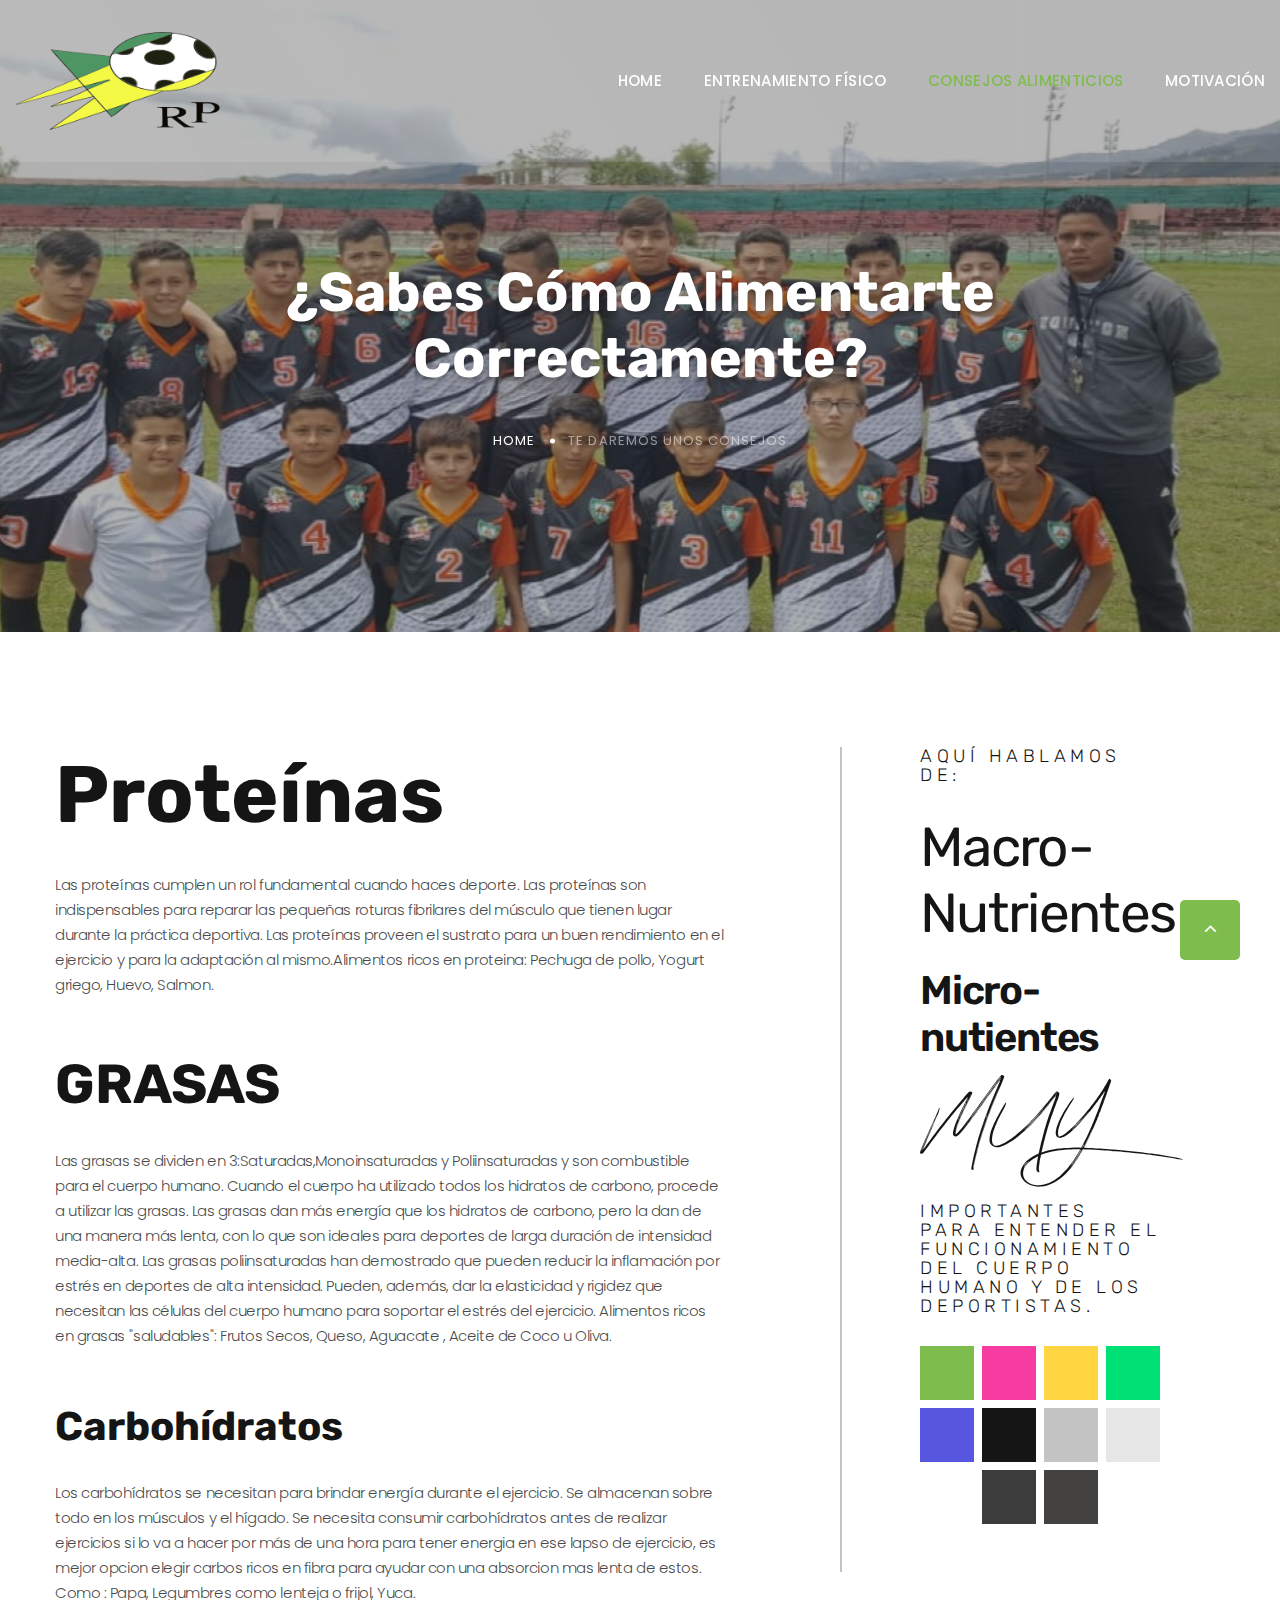
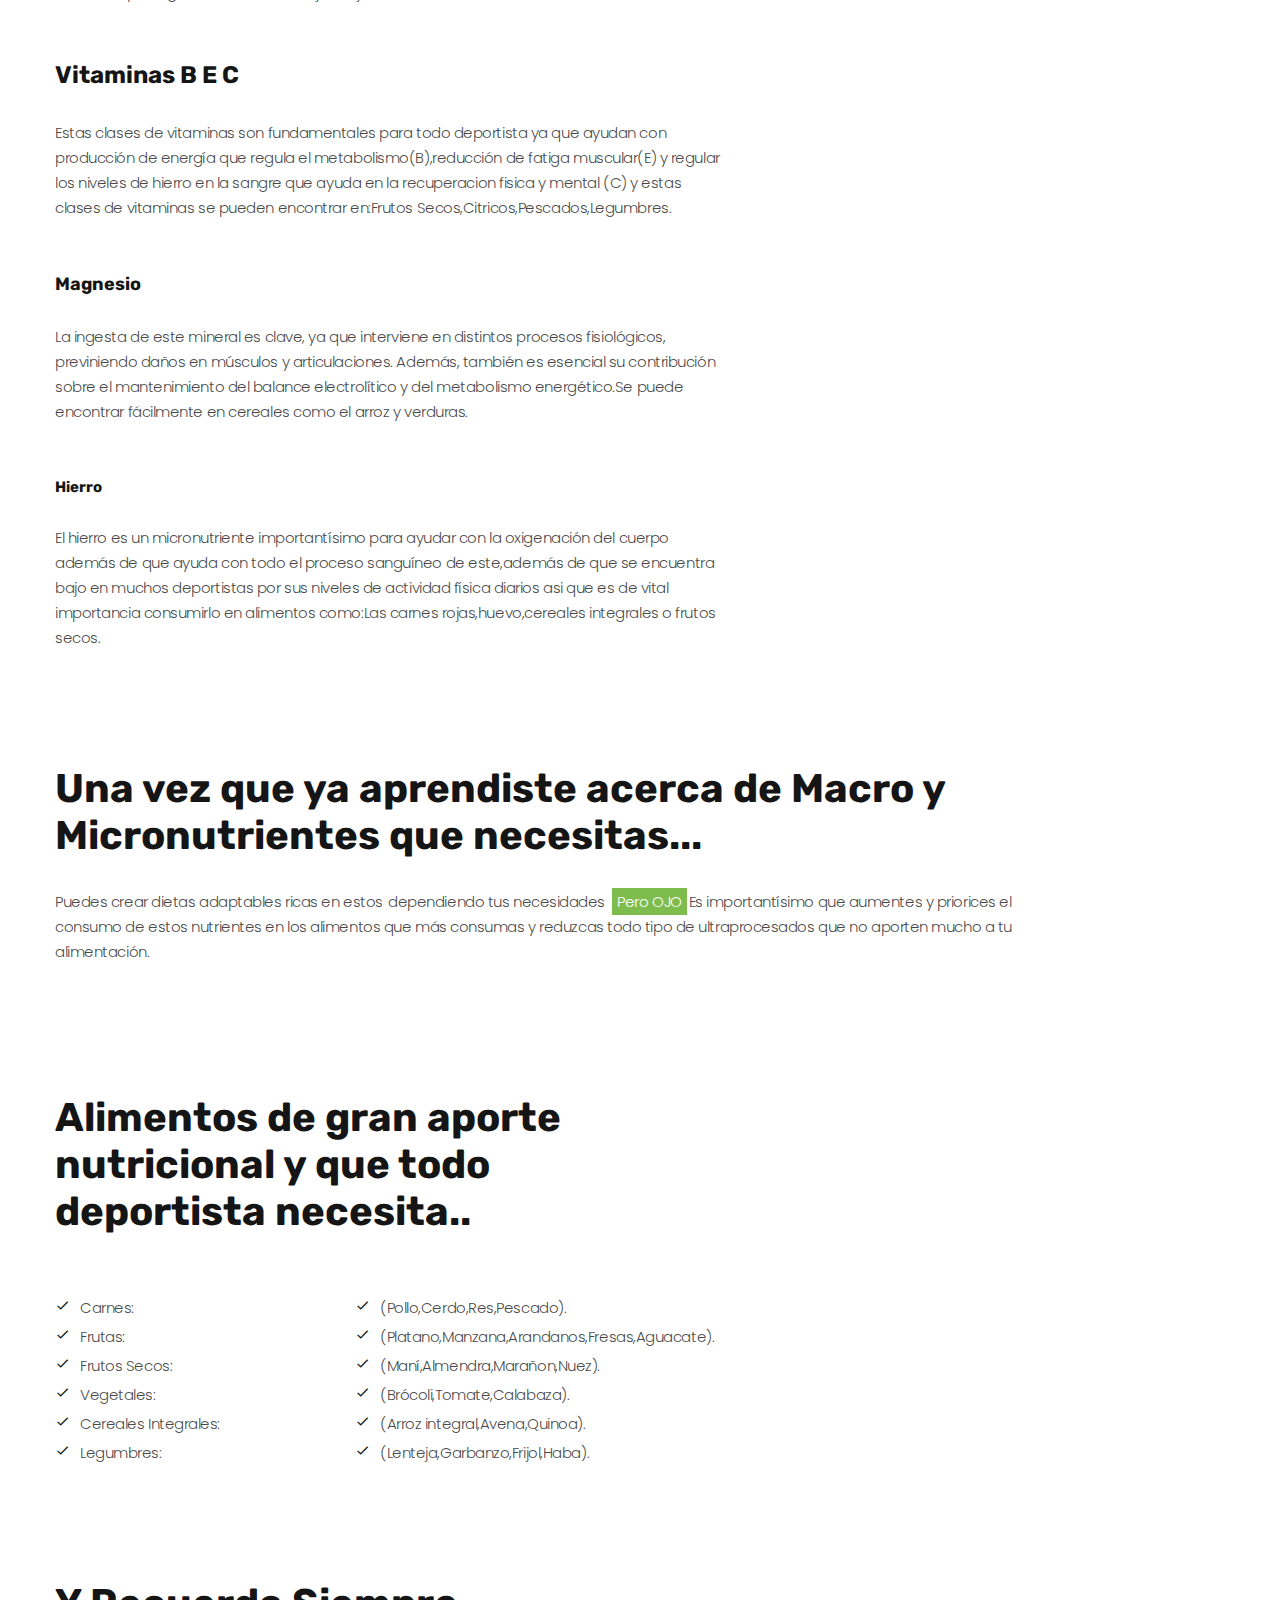
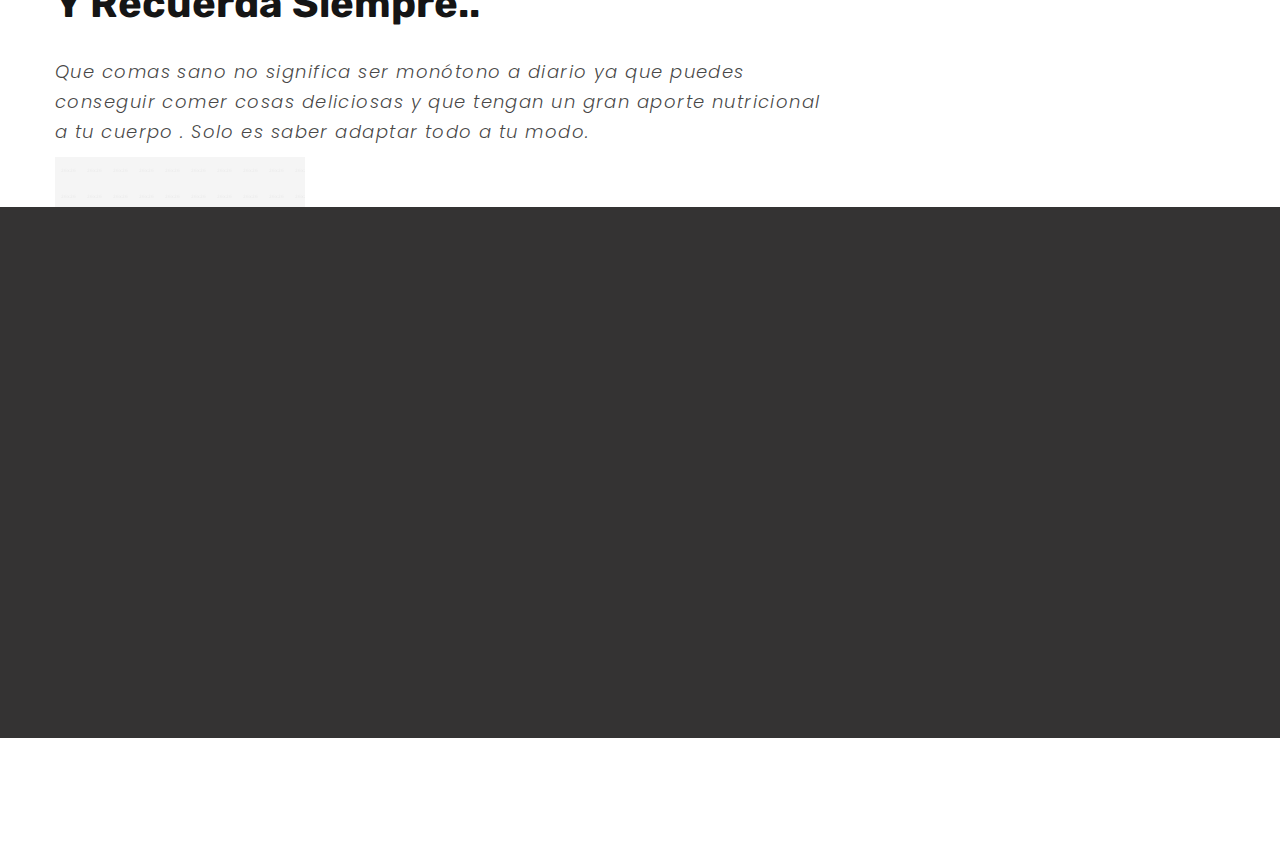
==== consejos alimenticios.html @ e14cb6b9 "Second Commit" ====
<!DOCTYPE html>
<html class="wide wow-animation" lang="en">
  <head>
    <title>Consejos Alimenticios</title>
    <meta charset="utf-8">
    <meta name="viewport" content="width=device-width, height=device-height, initial-scale=1.0">
    <meta http-equiv="X-UA-Compatible" content="IE=edge">
    <link rel="icon" href="images/favicon.png" type="image/x-icon">
    <link rel="stylesheet" type="text/css" href="//fonts.googleapis.com/css?family=Poppins:300,300i,400,500,600,700,800,900,900i%7CRoboto:400%7CRubik:100,400,700">
    <link rel="stylesheet" href="css/bootstrap.css">
    <link rel="stylesheet" href="css/fonts.css">
    <link rel="stylesheet" href="css/style.css">
    <style>.ie-panel{display: none;background: #212121;padding: 10px 0;box-shadow: 3px 3px 5px 0 rgba(0,0,0,.3);clear: both;text-align:center;position: relative;z-index: 1;} html.ie-10 .ie-panel, html.lt-ie-10 .ie-panel {display: block;}</style>
  </head>
  <body>
    <div class="ie-panel"><a href="http://windows.microsoft.com/en-US/internet-explorer/"><img src="images/ie8-panel/warning_bar_0000_us.jpg" height="42" width="820" alt="You are using an outdated browser. For a faster, safer browsing experience, upgrade for free today."></a></div>
    <div class="preloader">
      <div class="preloader-body">
        <div class="cssload-container">
          <div class="cssload-speeding-wheel"></div>
        </div>
        <p>Loading...</p>
      </div>
    </div>
    <div class="page"></a>
      <!-- Page Header-->
      <header class="section page-header">
        <!-- RD Navbar-->
        <div class="rd-navbar-wrap">
          <nav class="rd-navbar rd-navbar-classic" data-layout="rd-navbar-fixed" data-sm-layout="rd-navbar-fixed" data-md-layout="rd-navbar-fixed" data-md-device-layout="rd-navbar-fixed" data-lg-layout="rd-navbar-static" data-lg-device-layout="rd-navbar-static" data-xl-layout="rd-navbar-static" data-xl-device-layout="rd-navbar-static" data-xxl-layout="rd-navbar-static" data-xxl-device-layout="rd-navbar-static" data-lg-stick-up-offset="46px" data-xl-stick-up-offset="46px" data-xxl-stick-up-offset="46px" data-lg-stick-up="true" data-xl-stick-up="true" data-xxl-stick-up="true">
            <div class="rd-navbar-main-outer">
              <div class="rd-navbar-main">
                <!-- RD Navbar Panel-->
                <div class="rd-navbar-panel">
                  <!-- RD Navbar Toggle-->
                  <button class="rd-navbar-toggle" data-rd-navbar-toggle=".rd-navbar-nav-wrap"><span></span></button>
                  <!-- RD Navbar Brand-->
                  <div class="rd-navbar-brand"><a href="home.html"><img class="brand-logo-light" src="images/logo-inverse-415x103.png" alt="" width="207" height="51"/></a></div>
                </div>
                <div class="rd-navbar-main-element">
                  <div class="rd-navbar-nav-wrap">
                    <!-- RD Navbar Nav-->
                    <ul class="rd-navbar-nav">
                      <li class="rd-nav-item"><a class="rd-nav-link" href="home.html">Home</a>
                      </li>
                      <li class="rd-nav-item"><a class="rd-nav-link" href="Entrenamiento Físico.html">Entrenamiento Físico</a>
                      </li>
                      <li class="rd-nav-item active"><a class="rd-nav-link" href="consejos alimenticios.html">Consejos Alimenticios</a>
                      </li>
                      <li class="rd-nav-item"><a class="rd-nav-link" href="motivación.html">Motivación</a>
                      </li>
                    
              </div>
            </div>
          </nav>
        </div>
      </header>
      <section class="parallax-container" data-parallax-img="images/bg-breadcrumbs-about.jpeg">
        <div class="parallax-content breadcrumbs-custom context-dark">
          <div class="container">
            <div class="row justify-content-center">
              <div class="col-12 col-lg-9">
                <h2 class="breadcrumbs-custom-title">¿Sabes Cómo Alimentarte Correctamente?</h2>
                <ul class="breadcrumbs-custom-path">
                  <li><a href="home.html">Home</a></li>
                  <li class="active">Te Daremos Unos Consejos</li>
                </ul>
              </div>
            </div>
          </div>
        </div>
      </section>
      <!-- Base typography -->
      <section class="section section-lg bg-default">
        <div class="container">
          <div class="row row-50 flex-lg-row-reverse justify-content-xl-between">
            <div class="col-xl-4">
              <div class="block-bordered-left">
                <div class="row row-40">
                  <div class="col-sm-6 col-xl-12">
                    <h5 class="thin-title">Aquí Hablamos De:</h5>
                    <h2 class="heading-font text-accent-3">Macro-Nutrientes</h2>
                    <h3 class="heading-font">Micro-nutientes</h3>
                    <h2 class="heading-font text-accent-2">MUY </h2>
                  </div>
                  <div class="col-sm-6 col-xl-12">
                    <h5 class="thin-title">Importantes Para Entender El Funcionamiento Del Cuerpo Humano Y De Los Deportistas.</h5>
                    <ul class="list-color">
                      <li>
                        <div class="box-color bg-primary"></div>
                      </li>
                      <li>
                        <div class="box-color bg-pink"></div>
                      </li>
                      <li>
                        <div class="box-color bg-secondary"></div>
                      </li>
                      <li>
                        <div class="box-color bg-green"></div>
                      </li>
                      <li>
                        <div class="box-color bg-secondary-2"></div>
                      </li>
                      <li>
                        <div class="box-color bg-gray-800"></div>
                      </li>
                      <li>
                        <div class="box-color bg-gray-400"></div>
                      </li>
                      <li>
                        <div class="box-color bg-gray-300"></div>
                      </li>
                      <li>
                        <div class="box-color bg-gray-600"></div>
                      </li>
                      <li>
                        <div class="box-color bg-gray-700"></div>
                      </li>
                    </ul>
                  </div>
                </div>
              </div>
            </div>
            <div class="col-xl-7">
              <ul class="list-xxl heading-list">
                <li>
                  <h1>Proteínas</h1>
                  <p>Las proteínas cumplen un rol fundamental cuando haces deporte. Las proteínas son indispensables para reparar las pequeñas roturas fibrilares del músculo que tienen lugar durante la práctica deportiva. Las proteínas proveen el sustrato para un buen rendimiento en el ejercicio y para la adaptación al mismo.Alimentos ricos en proteina: Pechuga de pollo, Yogurt griego, Huevo, Salmon.</p>
                </li>
                <li>
                  <h2>Grasas</h2>
                  <p>Las grasas se dividen en 3:Saturadas,Monoinsaturadas y Poliinsaturadas y son combustible para el cuerpo humano. Cuando el cuerpo ha utilizado todos los hidratos de carbono, procede a utilizar las grasas. Las grasas dan más energía que los hidratos de carbono, pero la dan de una manera más lenta, con lo que son ideales para deportes de larga duración de intensidad media-alta. Las grasas poliinsaturadas han demostrado que pueden reducir la inflamación por estrés en deportes de alta intensidad. Pueden, además, dar la elasticidad y rigidez que necesitan las células del cuerpo humano para soportar el estrés del ejercicio. Alimentos ricos en grasas "saludables": Frutos Secos, Queso, Aguacate , Aceite de Coco u Oliva. </p>
                </li>
                <li>
                  <h3>Carbohídratos</h3>
                  <p>Los carbohídratos se necesitan para brindar energía durante el ejercicio. Se almacenan sobre todo en los músculos y el hígado. Se necesita consumir carbohídratos antes de realizar ejercicios si lo va a hacer por más de una hora para tener energia en ese lapso de ejercicio, es mejor opcion elegir carbos ricos en fibra para ayudar con una absorcion mas lenta de estos. Como : Papa, Legumbres como lenteja o frijol, Yuca.
                <li>
                  <h4>Vitaminas B E C</h4>
                  <p>Estas clases de vitaminas son fundamentales para todo deportista ya que ayudan con producción de energía que regula el metabolismo(B),reducción de fatiga muscular(E) y regular los niveles de hierro en la sangre que ayuda en la recuperacion fisica y mental (C) y estas clases de vitaminas se pueden encontrar en:Frutos Secos,Citricos,Pescados,Legumbres. </p>
                </li>
                <li>
                  <h5>Magnesio</h5>
                  <p>La ingesta de este mineral es clave, ya que interviene en distintos procesos fisiológicos, previniendo daños en músculos y articulaciones. Además, también es esencial su contribución sobre el mantenimiento del balance electrolítico y del metabolismo energético.Se puede encontrar fácilmente en cereales como el arroz y verduras.</p>
                </li>
                <li>
                  <h6>Hierro</h6>
                  <p>El hierro es un micronutriente importantísimo para ayudar con la oxigenación del cuerpo además de que ayuda con todo el proceso sanguíneo de este,además de que se encuentra bajo en muchos deportistas por sus niveles de actividad física diarios asi que es de vital importancia consumirlo en alimentos como:Las carnes rojas,huevo,cereales integrales o frutos secos.</p>
                </li>
              </ul>
            </div>
          </div>
        </div>
      </section>
      <!-- HTML Text Elements-->
      <section class="section section-lg bg-default">
        <div class="container">
          <div class="row">
            <div class="col-lg-10">
              <h3>Una vez que ya aprendiste acerca de Macro y Micronutrientes que necesitas...</h3>
              <p class="text-block">Puedes crear dietas adaptables ricas en estos <span class="text-bold">dependiendo tus necesidades  </span>
                <mark>Pero OJO</mark>Es importantísimo que aumentes y priorices el consumo de estos nutrientes en los alimentos que más consumas y reduzcas todo tipo de ultraprocesados que no aporten mucho a tu alimentación.  </p>
              </p>
            </div>
          </div>
        </div>
      </section>
      <!-- Unordered List-->
      <section class="section section-lg bg-default">
        <div class="container">
          <div class="row row-50">
            <div class="col-lg-6">
              <h3>Alimentos de gran aporte nutricional y que todo deportista necesita..</h3>
              <div class="row row-50">
                <div class="col-sm-6">
                  <ul class="list-marked">
                    <li>Carnes: </li>
                    <li>Frutas:</li>
                    <li>Frutos Secos:</li>
                    <li>Vegetales:</li>
                    <li>Cereales Integrales:</li>
                    <li>Legumbres:</li>
                  </ul>
                </div>
                <div class="col-sm-6">
                  <ol class="list-marked">
                    <li>(Pollo,Cerdo,Res,Pescado).</li>
                    <li>(Platano,Manzana,Arandanos,Fresas,Aguacate).</li>
                    <li>(Maní,Almendra,Marañon,Nuez).</li>
                    <li>(Brócoli,Tomate,Calabaza).</li>
                    <li>(Arroz integral,Avena,Quinoa).</li>
                    <li>(Lenteja,Garbanzo,Frijol,Haba).</li>
                  </ol>
                </div>
              </div>
            </div>
          </div>
        </div>
      </section>
      <!-- Blockquote-->
      <section class="section section-lg bg-default">
        <div class="container">
          <div class="row row-50">
            <div class="col-lg-10 col-xl-8">
              <h3>Y Recuerda Siempre..</h3>
              <!-- Quote Primary-->
              <article class="quote-primary">
                <div class="quote-primary-body">
                  <div class="quote-primary-text">
                    <p class="q">Que comas sano no significa ser monótono a diario ya que puedes conseguir comer cosas deliciosas y que tengan un gran aporte nutricional a tu cuerpo . Solo es saber adaptar todo a tu modo.</p>
                  </div>
                </div>
                <div class="quote-primary-footer">
                  <div class="bg-dot"></div>
                
                </div>
              </article>
            </div>
          </div>
        </div>
     
      <!-- Page Footer-->
      <footer class="section footer-minimal context-dark">
        <div class="container wow-outer">
          <div class="wow fadeIn">
            <div class="row row-50 row-lg-60">
              <div class="col-12"><a href="home.html"><img src="images/logo-inverse-415x103.png" alt="" width="207" height="51"/></a></div>
              <div class="col-12">
                <ul class="footer-minimal-nav">
                  <li><a href="Entrenamiento Físico.html">Entrenamiento Físico</a></li>
                  <li><a href="home.html">Home</a></li>
                  
                  
                  <li><a href="motivación.html">Motivación</a></li>
                </ul>
              </div>
              <div class="col-12">
                <ul class="social-list">
                  
                  <li><a class="icon icon-sm icon-circle icon-circle-md icon-bg-white fa-instagram" href="https://www.instagram.com/reyessoccert1/"></a></li>
                  <li><a class="icon icon-sm icon-circle icon-circle-md icon-bg-white fa-twitter" href="https://twitter.com/TrainingReyes"></a></li>
                  <li><a class="icon icon-sm icon-circle icon-circle-md icon-bg-white fa-youtube-play" href="https://www.youtube.com/channel/UCLsjs3Cnz587otsMsdOgCCQ"></a></li>
                  
                </ul>
              </div>
            </div>
            
          </div>
        </div>
      </footer>
      </div>
      <div class="snackbars" id="form-output-global"></div>
      <script src="js/core.min.js"></script>
      <script src="js/script.js"></script>
      <!-- coded by ragnar-->
      </body>
      </html>
---- css/fonts.css ----
/*
* Fonts
*//*
* Font Awesome Icons 4.7.0
*/@font-face {	font-family: 'FontAwesome';	src: url("../fonts/fontawesome-webfont.eot?v=4.7.0");	src: url("../fonts/fontawesome-webfont.eot?#iefix&v=4.7.0") format("embedded-opentype"), url("../fonts/fontawesome-webfont.woff2?v=4.7.0") format("woff2"), url("../fonts/fontawesome-webfont.woff?v=4.7.0") format("woff"), url("../fonts/fontawesome-webfont.ttf?v=4.7.0") format("truetype"), url("../fonts/fontawesome-webfont.svg?v=4.7.0#fontawesomeregular") format("svg");	font-weight: normal;	font-style: normal;}.fa {	display: inline-block;	font-family: 'FontAwesome';	font-size: inherit;	text-rendering: auto;	-webkit-font-smoothing: antialiased;	-moz-osx-font-smoothing: grayscale;}[class*='fa-']:before {	font-weight: 400;	font-family: 'FontAwesome';}/* makes the font 33% larger relative to the icon container */.fa-lg {	font-size: 1.33333333em;	line-height: 0.75em;	vertical-align: -15%;}.fa-2x {	font-size: 2em;}.fa-3x {	font-size: 3em;}.fa-4x {	font-size: 4em;}.fa-5x {	font-size: 5em;}.fa-fw {	width: 1.28571429em;	text-align: center;}.fa-ul {	padding-left: 0;	margin-left: 2.14285714em;	list-style-type: none;}.fa-ul > li {	position: relative;}.fa-li {	position: absolute;	left: -2.14285714em;	width: 2.14285714em;	top: 0.14285714em;	text-align: center;}.fa-li.fa-lg {	left: -1.85714286em;}.fa-border {	padding: .2em .25em .15em;	border: solid 0.08em #eeeeee;	border-radius: .1em;}.fa-pull-left {	float: left;}.fa-pull-right {	float: right;}.fa.fa-pull-left {	margin-right: .3em;}.fa.fa-pull-right {	margin-left: .3em;}/* Deprecated as of 4.4.0 */.pull-right {	float: right;}.pull-left {	float: left;}.fa.pull-left {	margin-right: .3em;}.fa.pull-right {	margin-left: .3em;}.fa-spin {	-webkit-animation: fa-spin 2s infinite linear;	animation: fa-spin 2s infinite linear;}.fa-pulse {	-webkit-animation: fa-spin 1s infinite steps(8);	animation: fa-spin 1s infinite steps(8);}@-webkit-keyframes fa-spin {	0% {		-webkit-transform: rotate(0deg);		transform: rotate(0deg);	}	100% {		-webkit-transform: rotate(359deg);		transform: rotate(359deg);	}}@keyframes fa-spin {	0% {		-webkit-transform: rotate(0deg);		transform: rotate(0deg);	}	100% {		-webkit-transform: rotate(359deg);		transform: rotate(359deg);	}}.fa-rotate-90 {	-ms-filter: "progid:DXImageTransform.Microsoft.BasicImage(rotation=1)";	-webkit-transform: rotate(90deg);	-ms-transform: rotate(90deg);	transform: rotate(90deg);}.fa-rotate-180 {	-ms-filter: "progid:DXImageTransform.Microsoft.BasicImage(rotation=2)";	-webkit-transform: rotate(180deg);	-ms-transform: rotate(180deg);	transform: rotate(180deg);}.fa-rotate-270 {	-ms-filter: "progid:DXImageTransform.Microsoft.BasicImage(rotation=3)";	-webkit-transform: rotate(270deg);	-ms-transform: rotate(270deg);	transform: rotate(270deg);}.fa-flip-horizontal {	-ms-filter: "progid:DXImageTransform.Microsoft.BasicImage(rotation=0, mirror=1)";	-webkit-transform: scale(-1, 1);	-ms-transform: scale(-1, 1);	transform: scale(-1, 1);}.fa-flip-vertical {	-ms-filter: "progid:DXImageTransform.Microsoft.BasicImage(rotation=2, mirror=1)";	-webkit-transform: scale(1, -1);	-ms-transform: scale(1, -1);	transform: scale(1, -1);}:root .fa-rotate-90,:root .fa-rotate-180,:root .fa-rotate-270,:root .fa-flip-horizontal,:root .fa-flip-vertical {	filter: none;}.fa-stack {	position: relative;	display: inline-block;	width: 2em;	height: 2em;	line-height: 2em;	vertical-align: middle;}.fa-stack-1x,.fa-stack-2x {	position: absolute;	left: 0;	width: 100%;	text-align: center;}.fa-stack-1x {	line-height: inherit;}.fa-stack-2x {	font-size: 2em;}.fa-inverse {	color: #ffffff;}/* Font Awesome uses the Unicode Private Use Area (PUA) to ensure screen
   readers do not read off random characters that represent icons */.fa-glass:before {	content: "\f000";}.fa-music:before {	content: "\f001";}.fa-search:before {	content: "\f002";}.fa-envelope-o:before {	content: "\f003";}.fa-heart:before {	content: "\f004";}.fa-star:before {	content: "\f005";}.fa-star-o:before {	content: "\f006";}.fa-user:before {	content: "\f007";}.fa-film:before {	content: "\f008";}.fa-th-large:before {	content: "\f009";}.fa-th:before {	content: "\f00a";}.fa-th-list:before {	content: "\f00b";}.fa-check:before {	content: "\f00c";}.fa-remove:before,.fa-close:before,.fa-times:before {	content: "\f00d";}.fa-search-plus:before {	content: "\f00e";}.fa-search-minus:before {	content: "\f010";}.fa-power-off:before {	content: "\f011";}.fa-signal:before {	content: "\f012";}.fa-gear:before,.fa-cog:before {	content: "\f013";}.fa-trash-o:before {	content: "\f014";}.fa-home:before {	content: "\f015";}.fa-file-o:before {	content: "\f016";}.fa-clock-o:before {	content: "\f017";}.fa-road:before {	content: "\f018";}.fa-download:before {	content: "\f019";}.fa-arrow-circle-o-down:before {	content: "\f01a";}.fa-arrow-circle-o-up:before {	content: "\f01b";}.fa-inbox:before {	content: "\f01c";}.fa-play-circle-o:before {	content: "\f01d";}.fa-rotate-right:before,.fa-repeat:before {	content: "\f01e";}.fa-refresh:before {	content: "\f021";}.fa-list-alt:before {	content: "\f022";}.fa-lock:before {	content: "\f023";}.fa-flag:before {	content: "\f024";}.fa-headphones:before {	content: "\f025";}.fa-volume-off:before {	content: "\f026";}.fa-volume-down:before {	content: "\f027";}.fa-volume-up:before {	content: "\f028";}.fa-qrcode:before {	content: "\f029";}.fa-barcode:before {	content: "\f02a";}.fa-tag:before {	content: "\f02b";}.fa-tags:before {	content: "\f02c";}.fa-book:before {	content: "\f02d";}.fa-bookmark:before {	content: "\f02e";}.fa-print:before {	content: "\f02f";}.fa-camera:before {	content: "\f030";}.fa-font:before {	content: "\f031";}.fa-bold:before {	content: "\f032";}.fa-italic:before {	content: "\f033";}.fa-text-height:before {	content: "\f034";}.fa-text-width:before {	content: "\f035";}.fa-align-left:before {	content: "\f036";}.fa-align-center:before {	content: "\f037";}.fa-align-right:before {	content: "\f038";}.fa-align-justify:before {	content: "\f039";}.fa-list:before {	content: "\f03a";}.fa-dedent:before,.fa-outdent:before {	content: "\f03b";}.fa-indent:before {	content: "\f03c";}.fa-video-camera:before {	content: "\f03d";}.fa-photo:before,.fa-image:before,.fa-picture-o:before {	content: "\f03e";}.fa-pencil:before {	content: "\f040";}.fa-map-marker:before {	content: "\f041";}.fa-adjust:before {	content: "\f042";}.fa-tint:before {	content: "\f043";}.fa-edit:before,.fa-pencil-square-o:before {	content: "\f044";}.fa-share-square-o:before {	content: "\f045";}.fa-check-square-o:before {	content: "\f046";}.fa-arrows:before {	content: "\f047";}.fa-step-backward:before {	content: "\f048";}.fa-fast-backward:before {	content: "\f049";}.fa-backward:before {	content: "\f04a";}.fa-play:before {	content: "\f04b";}.fa-pause:before {	content: "\f04c";}.fa-stop:before {	content: "\f04d";}.fa-forward:before {	content: "\f04e";}.fa-fast-forward:before {	content: "\f050";}.fa-step-forward:before {	content: "\f051";}.fa-eject:before {	content: "\f052";}.fa-chevron-left:before {	content: "\f053";}.fa-chevron-right:before {	content: "\f054";}.fa-plus-circle:before {	content: "\f055";}.fa-minus-circle:before {	content: "\f056";}.fa-times-circle:before {	content: "\f057";}.fa-check-circle:before {	content: "\f058";}.fa-question-circle:before {	content: "\f059";}.fa-info-circle:before {	content: "\f05a";}.fa-crosshairs:before {	content: "\f05b";}.fa-times-circle-o:before {	content: "\f05c";}.fa-check-circle-o:before {	content: "\f05d";}.fa-ban:before {	content: "\f05e";}.fa-arrow-left:before {	content: "\f060";}.fa-arrow-right:before {	content: "\f061";}.fa-arrow-up:before {	content: "\f062";}.fa-arrow-down:before {	content: "\f063";}.fa-mail-forward:before,.fa-share:before {	content: "\f064";}.fa-expand:before {	content: "\f065";}.fa-compress:before {	content: "\f066";}.fa-plus:before {	content: "\f067";}.fa-minus:before {	content: "\f068";}.fa-asterisk:before {	content: "\f069";}.fa-exclamation-circle:before {	content: "\f06a";}.fa-gift:before {	content: "\f06b";}.fa-leaf:before {	content: "\f06c";}.fa-fire:before {	content: "\f06d";}.fa-eye:before {	content: "\f06e";}.fa-eye-slash:before {	content: "\f070";}.fa-warning:before,.fa-exclamation-triangle:before {	content: "\f071";}.fa-plane:before {	content: "\f072";}.fa-calendar:before {	content: "\f073";}.fa-random:before {	content: "\f074";}.fa-comment:before {	content: "\f075";}.fa-magnet:before {	content: "\f076";}.fa-chevron-up:before {	content: "\f077";}.fa-chevron-down:before {	content: "\f078";}.fa-retweet:before {	content: "\f079";}.fa-shopping-cart:before {	content: "\f07a";}.fa-folder:before {	content: "\f07b";}.fa-folder-open:before {	content: "\f07c";}.fa-arrows-v:before {	content: "\f07d";}.fa-arrows-h:before {	content: "\f07e";}.fa-bar-chart-o:before,.fa-bar-chart:before {	content: "\f080";}.fa-twitter-square:before {	content: "\f081";}.fa-facebook-square:before {	content: "\f082";}.fa-camera-retro:before {	content: "\f083";}.fa-key:before {	content: "\f084";}.fa-gears:before,.fa-cogs:before {	content: "\f085";}.fa-comments:before {	content: "\f086";}.fa-thumbs-o-up:before {	content: "\f087";}.fa-thumbs-o-down:before {	content: "\f088";}.fa-star-half:before {	content: "\f089";}.fa-heart-o:before {	content: "\f08a";}.fa-sign-out:before {	content: "\f08b";}.fa-linkedin-square:before {	content: "\f08c";}.fa-thumb-tack:before {	content: "\f08d";}.fa-external-link:before {	content: "\f08e";}.fa-sign-in:before {	content: "\f090";}.fa-trophy:before {	content: "\f091";}.fa-github-square:before {	content: "\f092";}.fa-upload:before {	content: "\f093";}.fa-lemon-o:before {	content: "\f094";}.fa-phone:before {	content: "\f095";}.fa-square-o:before {	content: "\f096";}.fa-bookmark-o:before {	content: "\f097";}.fa-phone-square:before {	content: "\f098";}.fa-twitter:before {	content: "\f099";}.fa-facebook-f:before,.fa-facebook:before {	content: "\f09a";}.fa-github:before {	content: "\f09b";}.fa-unlock:before {	content: "\f09c";}.fa-credit-card:before {	content: "\f09d";}.fa-feed:before,.fa-rss:before {	content: "\f09e";}.fa-hdd-o:before {	content: "\f0a0";}.fa-bullhorn:before {	content: "\f0a1";}.fa-bell:before {	content: "\f0f3";}.fa-certificate:before {	content: "\f0a3";}.fa-hand-o-right:before {	content: "\f0a4";}.fa-hand-o-left:before {	content: "\f0a5";}.fa-hand-o-up:before {	content: "\f0a6";}.fa-hand-o-down:before {	content: "\f0a7";}.fa-arrow-circle-left:before {	content: "\f0a8";}.fa-arrow-circle-right:before {	content: "\f0a9";}.fa-arrow-circle-up:before {	content: "\f0aa";}.fa-arrow-circle-down:before {	content: "\f0ab";}.fa-globe:before {	content: "\f0ac";}.fa-wrench:before {	content: "\f0ad";}.fa-tasks:before {	content: "\f0ae";}.fa-filter:before {	content: "\f0b0";}.fa-briefcase:before {	content: "\f0b1";}.fa-arrows-alt:before {	content: "\f0b2";}.fa-group:before,.fa-users:before {	content: "\f0c0";}.fa-chain:before,.fa-link:before {	content: "\f0c1";}.fa-cloud:before {	content: "\f0c2";}.fa-flask:before {	content: "\f0c3";}.fa-cut:before,.fa-scissors:before {	content: "\f0c4";}.fa-copy:before,.fa-files-o:before {	content: "\f0c5";}.fa-paperclip:before {	content: "\f0c6";}.fa-save:before,.fa-floppy-o:before {	content: "\f0c7";}.fa-square:before {	content: "\f0c8";}.fa-navicon:before,.fa-reorder:before,.fa-bars:before {	content: "\f0c9";}.fa-list-ul:before {	content: "\f0ca";}.fa-list-ol:before {	content: "\f0cb";}.fa-strikethrough:before {	content: "\f0cc";}.fa-underline:before {	content: "\f0cd";}.fa-table:before {	content: "\f0ce";}.fa-magic:before {	content: "\f0d0";}.fa-truck:before {	content: "\f0d1";}.fa-pinterest:before {	content: "\f0d2";}.fa-pinterest-square:before {	content: "\f0d3";}.fa-google-plus-square:before {	content: "\f0d4";}.fa-google-plus:before {	content: "\f0d5";}.fa-money:before {	content: "\f0d6";}.fa-caret-down:before {	content: "\f0d7";}.fa-caret-up:before {	content: "\f0d8";}.fa-caret-left:before {	content: "\f0d9";}.fa-caret-right:before {	content: "\f0da";}.fa-columns:before {	content: "\f0db";}.fa-unsorted:before,.fa-sort:before {	content: "\f0dc";}.fa-sort-down:before,.fa-sort-desc:before {	content: "\f0dd";}.fa-sort-up:before,.fa-sort-asc:before {	content: "\f0de";}.fa-envelope:before {	content: "\f0e0";}.fa-linkedin:before {	content: "\f0e1";}.fa-rotate-left:before,.fa-undo:before {	content: "\f0e2";}.fa-legal:before,.fa-gavel:before {	content: "\f0e3";}.fa-dashboard:before,.fa-tachometer:before {	content: "\f0e4";}.fa-comment-o:before {	content: "\f0e5";}.fa-comments-o:before {	content: "\f0e6";}.fa-flash:before,.fa-bolt:before {	content: "\f0e7";}.fa-sitemap:before {	content: "\f0e8";}.fa-umbrella:before {	content: "\f0e9";}.fa-paste:before,.fa-clipboard:before {	content: "\f0ea";}.fa-lightbulb-o:before {	content: "\f0eb";}.fa-exchange:before {	content: "\f0ec";}.fa-cloud-download:before {	content: "\f0ed";}.fa-cloud-upload:before {	content: "\f0ee";}.fa-user-md:before {	content: "\f0f0";}.fa-stethoscope:before {	content: "\f0f1";}.fa-suitcase:before {	content: "\f0f2";}.fa-bell-o:before {	content: "\f0a2";}.fa-coffee:before {	content: "\f0f4";}.fa-cutlery:before {	content: "\f0f5";}.fa-file-text-o:before {	content: "\f0f6";}.fa-building-o:before {	content: "\f0f7";}.fa-hospital-o:before {	content: "\f0f8";}.fa-ambulance:before {	content: "\f0f9";}.fa-medkit:before {	content: "\f0fa";}.fa-fighter-jet:before {	content: "\f0fb";}.fa-beer:before {	content: "\f0fc";}.fa-h-square:before {	content: "\f0fd";}.fa-plus-square:before {	content: "\f0fe";}.fa-angle-double-left:before {	content: "\f100";}.fa-angle-double-right:before {	content: "\f101";}.fa-angle-double-up:before {	content: "\f102";}.fa-angle-double-down:before {	content: "\f103";}.fa-angle-left:before {	content: "\f104";}.fa-angle-right:before {	content: "\f105";}.fa-angle-up:before {	content: "\f106";}.fa-angle-down:before {	content: "\f107";}.fa-desktop:before {	content: "\f108";}.fa-laptop:before {	content: "\f109";}.fa-tablet:before {	content: "\f10a";}.fa-mobile-phone:before,.fa-mobile:before {	content: "\f10b";}.fa-circle-o:before {	content: "\f10c";}.fa-quote-left:before {	content: "\f10d";}.fa-quote-right:before {	content: "\f10e";}.fa-spinner:before {	content: "\f110";}.fa-circle:before {	content: "\f111";}.fa-mail-reply:before,.fa-reply:before {	content: "\f112";}.fa-github-alt:before {	content: "\f113";}.fa-folder-o:before {	content: "\f114";}.fa-folder-open-o:before {	content: "\f115";}.fa-smile-o:before {	content: "\f118";}.fa-frown-o:before {	content: "\f119";}.fa-meh-o:before {	content: "\f11a";}.fa-gamepad:before {	content: "\f11b";}.fa-keyboard-o:before {	content: "\f11c";}.fa-flag-o:before {	content: "\f11d";}.fa-flag-checkered:before {	content: "\f11e";}.fa-terminal:before {	content: "\f120";}.fa-code:before {	content: "\f121";}.fa-mail-reply-all:before,.fa-reply-all:before {	content: "\f122";}.fa-star-half-empty:before,.fa-star-half-full:before,.fa-star-half-o:before {	content: "\f123";}.fa-location-arrow:before {	content: "\f124";}.fa-crop:before {	content: "\f125";}.fa-code-fork:before {	content: "\f126";}.fa-unlink:before,.fa-chain-broken:before {	content: "\f127";}.fa-question:before {	content: "\f128";}.fa-info:before {	content: "\f129";}.fa-exclamation:before {	content: "\f12a";}.fa-superscript:before {	content: "\f12b";}.fa-subscript:before {	content: "\f12c";}.fa-eraser:before {	content: "\f12d";}.fa-puzzle-piece:before {	content: "\f12e";}.fa-microphone:before {	content: "\f130";}.fa-microphone-slash:before {	content: "\f131";}.fa-shield:before {	content: "\f132";}.fa-calendar-o:before {	content: "\f133";}.fa-fire-extinguisher:before {	content: "\f134";}.fa-rocket:before {	content: "\f135";}.fa-maxcdn:before {	content: "\f136";}.fa-chevron-circle-left:before {	content: "\f137";}.fa-chevron-circle-right:before {	content: "\f138";}.fa-chevron-circle-up:before {	content: "\f139";}.fa-chevron-circle-down:before {	content: "\f13a";}.fa-html5:before {	content: "\f13b";}.fa-css3:before {	content: "\f13c";}.fa-anchor:before {	content: "\f13d";}.fa-unlock-alt:before {	content: "\f13e";}.fa-bullseye:before {	content: "\f140";}.fa-ellipsis-h:before {	content: "\f141";}.fa-ellipsis-v:before {	content: "\f142";}.fa-rss-square:before {	content: "\f143";}.fa-play-circle:before {	content: "\f144";}.fa-ticket:before {	content: "\f145";}.fa-minus-square:before {	content: "\f146";}.fa-minus-square-o:before {	content: "\f147";}.fa-level-up:before {	content: "\f148";}.fa-level-down:before {	content: "\f149";}.fa-check-square:before {	content: "\f14a";}.fa-pencil-square:before {	content: "\f14b";}.fa-external-link-square:before {	content: "\f14c";}.fa-share-square:before {	content: "\f14d";}.fa-compass:before {	content: "\f14e";}.fa-toggle-down:before,.fa-caret-square-o-down:before {	content: "\f150";}.fa-toggle-up:before,.fa-caret-square-o-up:before {	content: "\f151";}.fa-toggle-right:before,.fa-caret-square-o-right:before {	content: "\f152";}.fa-euro:before,.fa-eur:before {	content: "\f153";}.fa-gbp:before {	content: "\f154";}.fa-dollar:before,.fa-usd:before {	content: "\f155";}.fa-rupee:before,.fa-inr:before {	content: "\f156";}.fa-cny:before,.fa-rmb:before,.fa-yen:before,.fa-jpy:before {	content: "\f157";}.fa-ruble:before,.fa-rouble:before,.fa-rub:before {	content: "\f158";}.fa-won:before,.fa-krw:before {	content: "\f159";}.fa-bitcoin:before,.fa-btc:before {	content: "\f15a";}.fa-file:before {	content: "\f15b";}.fa-file-text:before {	content: "\f15c";}.fa-sort-alpha-asc:before {	content: "\f15d";}.fa-sort-alpha-desc:before {	content: "\f15e";}.fa-sort-amount-asc:before {	content: "\f160";}.fa-sort-amount-desc:before {	content: "\f161";}.fa-sort-numeric-asc:before {	content: "\f162";}.fa-sort-numeric-desc:before {	content: "\f163";}.fa-thumbs-up:before {	content: "\f164";}.fa-thumbs-down:before {	content: "\f165";}.fa-youtube-square:before {	content: "\f166";}.fa-youtube:before {	content: "\f167";}.fa-xing:before {	content: "\f168";}.fa-xing-square:before {	content: "\f169";}.fa-youtube-play:before {	content: "\f16a";}.fa-dropbox:before {	content: "\f16b";}.fa-stack-overflow:before {	content: "\f16c";}.fa-instagram:before {	content: "\f16d";}.fa-flickr:before {	content: "\f16e";}.fa-adn:before {	content: "\f170";}.fa-bitbucket:before {	content: "\f171";}.fa-bitbucket-square:before {	content: "\f172";}.fa-tumblr:before {	content: "\f173";}.fa-tumblr-square:before {	content: "\f174";}.fa-long-arrow-down:before {	content: "\f175";}.fa-long-arrow-up:before {	content: "\f176";}.fa-long-arrow-left:before {	content: "\f177";}.fa-long-arrow-right:before {	content: "\f178";}.fa-apple:before {	content: "\f179";}.fa-windows:before {	content: "\f17a";}.fa-android:before {	content: "\f17b";}.fa-linux:before {	content: "\f17c";}.fa-dribbble:before {	content: "\f17d";}.fa-skype:before {	content: "\f17e";}.fa-foursquare:before {	content: "\f180";}.fa-trello:before {	content: "\f181";}.fa-female:before {	content: "\f182";}.fa-male:before {	content: "\f183";}.fa-gittip:before,.fa-gratipay:before {	content: "\f184";}.fa-sun-o:before {	content: "\f185";}.fa-moon-o:before {	content: "\f186";}.fa-archive:before {	content: "\f187";}.fa-bug:before {	content: "\f188";}.fa-vk:before {	content: "\f189";}.fa-weibo:before {	content: "\f18a";}.fa-renren:before {	content: "\f18b";}.fa-pagelines:before {	content: "\f18c";}.fa-stack-exchange:before {	content: "\f18d";}.fa-arrow-circle-o-right:before {	content: "\f18e";}.fa-arrow-circle-o-left:before {	content: "\f190";}.fa-toggle-left:before,.fa-caret-square-o-left:before {	content: "\f191";}.fa-dot-circle-o:before {	content: "\f192";}.fa-wheelchair:before {	content: "\f193";}.fa-vimeo-square:before {	content: "\f194";}.fa-turkish-lira:before,.fa-try:before {	content: "\f195";}.fa-plus-square-o:before {	content: "\f196";}.fa-space-shuttle:before {	content: "\f197";}.fa-slack:before {	content: "\f198";}.fa-envelope-square:before {	content: "\f199";}.fa-wordpress:before {	content: "\f19a";}.fa-openid:before {	content: "\f19b";}.fa-institution:before,.fa-bank:before,.fa-university:before {	content: "\f19c";}.fa-mortar-board:before,.fa-graduation-cap:before {	content: "\f19d";}.fa-yahoo:before {	content: "\f19e";}.fa-google:before {	content: "\f1a0";}.fa-reddit:before {	content: "\f1a1";}.fa-reddit-square:before {	content: "\f1a2";}.fa-stumbleupon-circle:before {	content: "\f1a3";}.fa-stumbleupon:before {	content: "\f1a4";}.fa-delicious:before {	content: "\f1a5";}.fa-digg:before {	content: "\f1a6";}.fa-pied-piper-pp:before {	content: "\f1a7";}.fa-pied-piper-alt:before {	content: "\f1a8";}.fa-drupal:before {	content: "\f1a9";}.fa-joomla:before {	content: "\f1aa";}.fa-language:before {	content: "\f1ab";}.fa-fax:before {	content: "\f1ac";}.fa-building:before {	content: "\f1ad";}.fa-child:before {	content: "\f1ae";}.fa-paw:before {	content: "\f1b0";}.fa-spoon:before {	content: "\f1b1";}.fa-cube:before {	content: "\f1b2";}.fa-cubes:before {	content: "\f1b3";}.fa-behance:before {	content: "\f1b4";}.fa-behance-square:before {	content: "\f1b5";}.fa-steam:before {	content: "\f1b6";}.fa-steam-square:before {	content: "\f1b7";}.fa-recycle:before {	content: "\f1b8";}.fa-automobile:before,.fa-car:before {	content: "\f1b9";}.fa-cab:before,.fa-taxi:before {	content: "\f1ba";}.fa-tree:before {	content: "\f1bb";}.fa-spotify:before {	content: "\f1bc";}.fa-deviantart:before {	content: "\f1bd";}.fa-soundcloud:before {	content: "\f1be";}.fa-database:before {	content: "\f1c0";}.fa-file-pdf-o:before {	content: "\f1c1";}.fa-file-word-o:before {	content: "\f1c2";}.fa-file-excel-o:before {	content: "\f1c3";}.fa-file-powerpoint-o:before {	content: "\f1c4";}.fa-file-photo-o:before,.fa-file-picture-o:before,.fa-file-image-o:before {	content: "\f1c5";}.fa-file-zip-o:before,.fa-file-archive-o:before {	content: "\f1c6";}.fa-file-sound-o:before,.fa-file-audio-o:before {	content: "\f1c7";}.fa-file-movie-o:before,.fa-file-video-o:before {	content: "\f1c8";}.fa-file-code-o:before {	content: "\f1c9";}.fa-vine:before {	content: "\f1ca";}.fa-codepen:before {	content: "\f1cb";}.fa-jsfiddle:before {	content: "\f1cc";}.fa-life-bouy:before,.fa-life-buoy:before,.fa-life-saver:before,.fa-support:before,.fa-life-ring:before {	content: "\f1cd";}.fa-circle-o-notch:before {	content: "\f1ce";}.fa-ra:before,.fa-resistance:before,.fa-rebel:before {	content: "\f1d0";}.fa-ge:before,.fa-empire:before {	content: "\f1d1";}.fa-git-square:before {	content: "\f1d2";}.fa-git:before {	content: "\f1d3";}.fa-y-combinator-square:before,.fa-yc-square:before,.fa-hacker-news:before {	content: "\f1d4";}.fa-tencent-weibo:before {	content: "\f1d5";}.fa-qq:before {	content: "\f1d6";}.fa-wechat:before,.fa-weixin:before {	content: "\f1d7";}.fa-send:before,.fa-paper-plane:before {	content: "\f1d8";}.fa-send-o:before,.fa-paper-plane-o:before {	content: "\f1d9";}.fa-history:before {	content: "\f1da";}.fa-circle-thin:before {	content: "\f1db";}.fa-header:before {	content: "\f1dc";}.fa-paragraph:before {	content: "\f1dd";}.fa-sliders:before {	content: "\f1de";}.fa-share-alt:before {	content: "\f1e0";}.fa-share-alt-square:before {	content: "\f1e1";}.fa-bomb:before {	content: "\f1e2";}.fa-soccer-ball-o:before,.fa-futbol-o:before {	content: "\f1e3";}.fa-tty:before {	content: "\f1e4";}.fa-binoculars:before {	content: "\f1e5";}.fa-plug:before {	content: "\f1e6";}.fa-slideshare:before {	content: "\f1e7";}.fa-twitch:before {	content: "\f1e8";}.fa-yelp:before {	content: "\f1e9";}.fa-newspaper-o:before {	content: "\f1ea";}.fa-wifi:before {	content: "\f1eb";}.fa-calculator:before {	content: "\f1ec";}.fa-paypal:before {	content: "\f1ed";}.fa-google-wallet:before {	content: "\f1ee";}.fa-cc-visa:before {	content: "\f1f0";}.fa-cc-mastercard:before {	content: "\f1f1";}.fa-cc-discover:before {	content: "\f1f2";}.fa-cc-amex:before {	content: "\f1f3";}.fa-cc-paypal:before {	content: "\f1f4";}.fa-cc-stripe:before {	content: "\f1f5";}.fa-bell-slash:before {	content: "\f1f6";}.fa-bell-slash-o:before {	content: "\f1f7";}.fa-trash:before {	content: "\f1f8";}.fa-copyright:before {	content: "\f1f9";}.fa-at:before {	content: "\f1fa";}.fa-eyedropper:before {	content: "\f1fb";}.fa-paint-brush:before {	content: "\f1fc";}.fa-birthday-cake:before {	content: "\f1fd";}.fa-area-chart:before {	content: "\f1fe";}.fa-pie-chart:before {	content: "\f200";}.fa-line-chart:before {	content: "\f201";}.fa-lastfm:before {	content: "\f202";}.fa-lastfm-square:before {	content: "\f203";}.fa-toggle-off:before {	content: "\f204";}.fa-toggle-on:before {	content: "\f205";}.fa-bicycle:before {	content: "\f206";}.fa-bus:before {	content: "\f207";}.fa-ioxhost:before {	content: "\f208";}.fa-angellist:before {	content: "\f209";}.fa-cc:before {	content: "\f20a";}.fa-shekel:before,.fa-sheqel:before,.fa-ils:before {	content: "\f20b";}.fa-meanpath:before {	content: "\f20c";}.fa-buysellads:before {	content: "\f20d";}.fa-connectdevelop:before {	content: "\f20e";}.fa-dashcube:before {	content: "\f210";}.fa-forumbee:before {	content: "\f211";}.fa-leanpub:before {	content: "\f212";}.fa-sellsy:before {	content: "\f213";}.fa-shirtsinbulk:before {	content: "\f214";}.fa-simplybuilt:before {	content: "\f215";}.fa-skyatlas:before {	content: "\f216";}.fa-cart-plus:before {	content: "\f217";}.fa-cart-arrow-down:before {	content: "\f218";}.fa-diamond:before {	content: "\f219";}.fa-ship:before {	content: "\f21a";}.fa-user-secret:before {	content: "\f21b";}.fa-motorcycle:before {	content: "\f21c";}.fa-street-view:before {	content: "\f21d";}.fa-heartbeat:before {	content: "\f21e";}.fa-venus:before {	content: "\f221";}.fa-mars:before {	content: "\f222";}.fa-mercury:before {	content: "\f223";}.fa-intersex:before,.fa-transgender:before {	content: "\f224";}.fa-transgender-alt:before {	content: "\f225";}.fa-venus-double:before {	content: "\f226";}.fa-mars-double:before {	content: "\f227";}.fa-venus-mars:before {	content: "\f228";}.fa-mars-stroke:before {	content: "\f229";}.fa-mars-stroke-v:before {	content: "\f22a";}.fa-mars-stroke-h:before {	content: "\f22b";}.fa-neuter:before {	content: "\f22c";}.fa-genderless:before {	content: "\f22d";}.fa-facebook-official:before {	content: "\f230";}.fa-pinterest-p:before {	content: "\f231";}.fa-whatsapp:before {	content: "\f232";}.fa-server:before {	content: "\f233";}.fa-user-plus:before {	content: "\f234";}.fa-user-times:before {	content: "\f235";}.fa-hotel:before,.fa-bed:before {	content: "\f236";}.fa-viacoin:before {	content: "\f237";}.fa-train:before {	content: "\f238";}.fa-subway:before {	content: "\f239";}.fa-medium:before {	content: "\f23a";}.fa-yc:before,.fa-y-combinator:before {	content: "\f23b";}.fa-optin-monster:before {	content: "\f23c";}.fa-opencart:before {	content: "\f23d";}.fa-expeditedssl:before {	content: "\f23e";}.fa-battery-4:before,.fa-battery:before,.fa-battery-full:before {	content: "\f240";}.fa-battery-3:before,.fa-battery-three-quarters:before {	content: "\f241";}.fa-battery-2:before,.fa-battery-half:before {	content: "\f242";}.fa-battery-1:before,.fa-battery-quarter:before {	content: "\f243";}.fa-battery-0:before,.fa-battery-empty:before {	content: "\f244";}.fa-mouse-pointer:before {	content: "\f245";}.fa-i-cursor:before {	content: "\f246";}.fa-object-group:before {	content: "\f247";}.fa-object-ungroup:before {	content: "\f248";}.fa-sticky-note:before {	content: "\f249";}.fa-sticky-note-o:before {	content: "\f24a";}.fa-cc-jcb:before {	content: "\f24b";}.fa-cc-diners-club:before {	content: "\f24c";}.fa-clone:before {	content: "\f24d";}.fa-balance-scale:before {	content: "\f24e";}.fa-hourglass-o:before {	content: "\f250";}.fa-hourglass-1:before,.fa-hourglass-start:before {	content: "\f251";}.fa-hourglass-2:before,.fa-hourglass-half:before {	content: "\f252";}.fa-hourglass-3:before,.fa-hourglass-end:before {	content: "\f253";}.fa-hourglass:before {	content: "\f254";}.fa-hand-grab-o:before,.fa-hand-rock-o:before {	content: "\f255";}.fa-hand-stop-o:before,.fa-hand-paper-o:before {	content: "\f256";}.fa-hand-scissors-o:before {	content: "\f257";}.fa-hand-lizard-o:before {	content: "\f258";}.fa-hand-spock-o:before {	content: "\f259";}.fa-hand-pointer-o:before {	content: "\f25a";}.fa-hand-peace-o:before {	content: "\f25b";}.fa-trademark:before {	content: "\f25c";}.fa-registered:before {	content: "\f25d";}.fa-creative-commons:before {	content: "\f25e";}.fa-gg:before {	content: "\f260";}.fa-gg-circle:before {	content: "\f261";}.fa-tripadvisor:before {	content: "\f262";}.fa-odnoklassniki:before {	content: "\f263";}.fa-odnoklassniki-square:before {	content: "\f264";}.fa-get-pocket:before {	content: "\f265";}.fa-wikipedia-w:before {	content: "\f266";}.fa-safari:before {	content: "\f267";}.fa-chrome:before {	content: "\f268";}.fa-firefox:before {	content: "\f269";}.fa-opera:before {	content: "\f26a";}.fa-internet-explorer:before {	content: "\f26b";}.fa-tv:before,.fa-television:before {	content: "\f26c";}.fa-contao:before {	content: "\f26d";}.fa-500px:before {	content: "\f26e";}.fa-amazon:before {	content: "\f270";}.fa-calendar-plus-o:before {	content: "\f271";}.fa-calendar-minus-o:before {	content: "\f272";}.fa-calendar-times-o:before {	content: "\f273";}.fa-calendar-check-o:before {	content: "\f274";}.fa-industry:before {	content: "\f275";}.fa-map-pin:before {	content: "\f276";}.fa-map-signs:before {	content: "\f277";}.fa-map-o:before {	content: "\f278";}.fa-map:before {	content: "\f279";}.fa-commenting:before {	content: "\f27a";}.fa-commenting-o:before {	content: "\f27b";}.fa-houzz:before {	content: "\f27c";}.fa-vimeo:before {	content: "\f27d";}.fa-black-tie:before {	content: "\f27e";}.fa-fonticons:before {	content: "\f280";}.fa-reddit-alien:before {	content: "\f281";}.fa-edge:before {	content: "\f282";}.fa-credit-card-alt:before {	content: "\f283";}.fa-codiepie:before {	content: "\f284";}.fa-modx:before {	content: "\f285";}.fa-fort-awesome:before {	content: "\f286";}.fa-usb:before {	content: "\f287";}.fa-product-hunt:before {	content: "\f288";}.fa-mixcloud:before {	content: "\f289";}.fa-scribd:before {	content: "\f28a";}.fa-pause-circle:before {	content: "\f28b";}.fa-pause-circle-o:before {	content: "\f28c";}.fa-stop-circle:before {	content: "\f28d";}.fa-stop-circle-o:before {	content: "\f28e";}.fa-shopping-bag:before {	content: "\f290";}.fa-shopping-basket:before {	content: "\f291";}.fa-hashtag:before {	content: "\f292";}.fa-bluetooth:before {	content: "\f293";}.fa-bluetooth-b:before {	content: "\f294";}.fa-percent:before {	content: "\f295";}.fa-gitlab:before {	content: "\f296";}.fa-wpbeginner:before {	content: "\f297";}.fa-wpforms:before {	content: "\f298";}.fa-envira:before {	content: "\f299";}.fa-universal-access:before {	content: "\f29a";}.fa-wheelchair-alt:before {	content: "\f29b";}.fa-question-circle-o:before {	content: "\f29c";}.fa-blind:before {	content: "\f29d";}.fa-audio-description:before {	content: "\f29e";}.fa-volume-control-phone:before {	content: "\f2a0";}.fa-braille:before {	content: "\f2a1";}.fa-assistive-listening-systems:before {	content: "\f2a2";}.fa-asl-interpreting:before,.fa-american-sign-language-interpreting:before {	content: "\f2a3";}.fa-deafness:before,.fa-hard-of-hearing:before,.fa-deaf:before {	content: "\f2a4";}.fa-glide:before {	content: "\f2a5";}.fa-glide-g:before {	content: "\f2a6";}.fa-signing:before,.fa-sign-language:before {	content: "\f2a7";}.fa-low-vision:before {	content: "\f2a8";}.fa-viadeo:before {	content: "\f2a9";}.fa-viadeo-square:before {	content: "\f2aa";}.fa-snapchat:before {	content: "\f2ab";}.fa-snapchat-ghost:before {	content: "\f2ac";}.fa-snapchat-square:before {	content: "\f2ad";}.fa-pied-piper:before {	content: "\f2ae";}.fa-first-order:before {	content: "\f2b0";}.fa-yoast:before {	content: "\f2b1";}.fa-themeisle:before {	content: "\f2b2";}.fa-google-plus-circle:before,.fa-google-plus-official:before {	content: "\f2b3";}.fa-fa:before,.fa-font-awesome:before {	content: "\f2b4";}.fa-handshake-o:before {	content: "\f2b5";}.fa-envelope-open:before {	content: "\f2b6";}.fa-envelope-open-o:before {	content: "\f2b7";}.fa-linode:before {	content: "\f2b8";}.fa-address-book:before {	content: "\f2b9";}.fa-address-book-o:before {	content: "\f2ba";}.fa-vcard:before,.fa-address-card:before {	content: "\f2bb";}.fa-vcard-o:before,.fa-address-card-o:before {	content: "\f2bc";}.fa-user-circle:before {	content: "\f2bd";}.fa-user-circle-o:before {	content: "\f2be";}.fa-user-o:before {	content: "\f2c0";}.fa-id-badge:before {	content: "\f2c1";}.fa-drivers-license:before,.fa-id-card:before {	content: "\f2c2";}.fa-drivers-license-o:before,.fa-id-card-o:before {	content: "\f2c3";}.fa-quora:before {	content: "\f2c4";}.fa-free-code-camp:before {	content: "\f2c5";}.fa-telegram:before {	content: "\f2c6";}.fa-thermometer-4:before,.fa-thermometer:before,.fa-thermometer-full:before {	content: "\f2c7";}.fa-thermometer-3:before,.fa-thermometer-three-quarters:before {	content: "\f2c8";}.fa-thermometer-2:before,.fa-thermometer-half:before {	content: "\f2c9";}.fa-thermometer-1:before,.fa-thermometer-quarter:before {	content: "\f2ca";}.fa-thermometer-0:before,.fa-thermometer-empty:before {	content: "\f2cb";}.fa-shower:before {	content: "\f2cc";}.fa-bathtub:before,.fa-s15:before,.fa-bath:before {	content: "\f2cd";}.fa-podcast:before {	content: "\f2ce";}.fa-window-maximize:before {	content: "\f2d0";}.fa-window-minimize:before {	content: "\f2d1";}.fa-window-restore:before {	content: "\f2d2";}.fa-times-rectangle:before,.fa-window-close:before {	content: "\f2d3";}.fa-times-rectangle-o:before,.fa-window-close-o:before {	content: "\f2d4";}.fa-bandcamp:before {	content: "\f2d5";}.fa-grav:before {	content: "\f2d6";}.fa-etsy:before {	content: "\f2d7";}.fa-imdb:before {	content: "\f2d8";}.fa-ravelry:before {	content: "\f2d9";}.fa-eercast:before {	content: "\f2da";}.fa-microchip:before {	content: "\f2db";}.fa-snowflake-o:before {	content: "\f2dc";}.fa-superpowers:before {	content: "\f2dd";}.fa-wpexplorer:before {	content: "\f2de";}.fa-meetup:before {	content: "\f2e0";}.sr-only {	position: absolute;	width: 1px;	height: 1px;	padding: 0;	margin: -1px;	overflow: hidden;	clip: rect(0, 0, 0, 0);	border: 0;}.sr-only-focusable:active,.sr-only-focusable:focus {	position: static;	width: auto;	height: auto;	margin: 0;	overflow: visible;	clip: auto;}/*
* Material Design Icons
*/@font-face {	font-family: "Material Design Icons";	src: url("../fonts/materialdesignicons-webfont.eot?v=1.4.57");	src: url("../fonts/materialdesignicons-webfont.eot?#iefix&v=1.4.57") format("embedded-opentype"), url("../fonts/materialdesignicons-webfont.woff2?v=1.4.57") format("woff2"), url("../fonts/materialdesignicons-webfont.woff?v=1.4.57") format("woff"), url("../fonts/materialdesignicons-webfont.ttf?v=1.4.57") format("truetype"), url("../fonts/materialdesignicons-webfont.svg?v=1.4.57#materialdesigniconsregular") format("svg");	font-weight: normal;	font-style: normal;}.mdi {	display: inline-block;	font: normal normal normal 24px/1 "Material Design Icons";	font-size: inherit;	text-rendering: auto;	-webkit-font-smoothing: antialiased;	-moz-osx-font-smoothing: grayscale;	transform: translate(0, 0);}.mdi-access-point:before {	content: "\f101";}.mdi-access-point-network:before {	content: "\f102";}.mdi-account:before {	content: "\f103";}.mdi-account-alert:before {	content: "\f104";}.mdi-account-box:before {	content: "\f105";}.mdi-account-box-outline:before {	content: "\f106";}.mdi-account-check:before {	content: "\f107";}.mdi-account-circle:before {	content: "\f108";}.mdi-account-convert:before {	content: "\f109";}.mdi-account-key:before {	content: "\f10a";}.mdi-account-location:before {	content: "\f10b";}.mdi-account-minus:before {	content: "\f10c";}.mdi-account-multiple:before {	content: "\f10d";}.mdi-account-multiple-outline:before {	content: "\f10e";}.mdi-account-multiple-plus:before {	content: "\f10f";}.mdi-account-network:before {	content: "\f110";}.mdi-account-off:before {	content: "\f111";}.mdi-account-outline:before {	content: "\f112";}.mdi-account-plus:before {	content: "\f113";}.mdi-account-remove:before {	content: "\f114";}.mdi-account-search:before {	content: "\f115";}.mdi-account-star:before {	content: "\f116";}.mdi-account-star-variant:before {	content: "\f117";}.mdi-account-switch:before {	content: "\f118";}.mdi-adjust:before {	content: "\f119";}.mdi-air-conditioner:before {	content: "\f11a";}.mdi-airballoon:before {	content: "\f11b";}.mdi-airplane:before {	content: "\f11c";}.mdi-airplane-off:before {	content: "\f11d";}.mdi-airplay:before {	content: "\f11e";}.mdi-alarm:before {	content: "\f11f";}.mdi-alarm-check:before {	content: "\f120";}.mdi-alarm-multiple:before {	content: "\f121";}.mdi-alarm-off:before {	content: "\f122";}.mdi-alarm-plus:before {	content: "\f123";}.mdi-album:before {	content: "\f124";}.mdi-alert:before {	content: "\f125";}.mdi-alert-box:before {	content: "\f126";}.mdi-alert-circle:before {	content: "\f127";}.mdi-alert-octagon:before {	content: "\f128";}.mdi-alert-outline:before {	content: "\f129";}.mdi-alpha:before {	content: "\f12a";}.mdi-alphabetical:before {	content: "\f12b";}.mdi-amazon:before {	content: "\f12c";}.mdi-amazon-clouddrive:before {	content: "\f12d";}.mdi-ambulance:before {	content: "\f12e";}.mdi-anchor:before {	content: "\f12f";}.mdi-android:before {	content: "\f130";}.mdi-android-debug-bridge:before {	content: "\f131";}.mdi-android-studio:before {	content: "\f132";}.mdi-apple:before {	content: "\f133";}.mdi-apple-finder:before {	content: "\f134";}.mdi-apple-ios:before {	content: "\f135";}.mdi-apple-mobileme:before {	content: "\f136";}.mdi-apple-safari:before {	content: "\f137";}.mdi-appnet:before {	content: "\f138";}.mdi-apps:before {	content: "\f139";}.mdi-archive:before {	content: "\f13a";}.mdi-arrange-bring-forward:before {	content: "\f13b";}.mdi-arrange-bring-to-front:before {	content: "\f13c";}.mdi-arrange-send-backward:before {	content: "\f13d";}.mdi-arrange-send-to-back:before {	content: "\f13e";}.mdi-arrow-all:before {	content: "\f13f";}.mdi-arrow-bottom-drop-circle:before {	content: "\f140";}.mdi-arrow-bottom-left:before {	content: "\f141";}.mdi-arrow-bottom-right:before {	content: "\f142";}.mdi-arrow-collapse:before {	content: "\f143";}.mdi-arrow-down:before {	content: "\f144";}.mdi-arrow-down-bold:before {	content: "\f145";}.mdi-arrow-down-bold-circle:before {	content: "\f146";}.mdi-arrow-down-bold-circle-outline:before {	content: "\f147";}.mdi-arrow-down-bold-hexagon-outline:before {	content: "\f148";}.mdi-arrow-expand:before {	content: "\f149";}.mdi-arrow-left:before {	content: "\f14a";}.mdi-arrow-left-bold:before {	content: "\f14b";}.mdi-arrow-left-bold-circle:before {	content: "\f14c";}.mdi-arrow-left-bold-circle-outline:before {	content: "\f14d";}.mdi-arrow-left-bold-hexagon-outline:before {	content: "\f14e";}.mdi-arrow-right:before {	content: "\f14f";}.mdi-arrow-right-bold:before {	content: "\f150";}.mdi-arrow-right-bold-circle:before {	content: "\f151";}.mdi-arrow-right-bold-circle-outline:before {	content: "\f152";}.mdi-arrow-right-bold-hexagon-outline:before {	content: "\f153";}.mdi-arrow-top-left:before {	content: "\f154";}.mdi-arrow-top-right:before {	content: "\f155";}.mdi-arrow-up:before {	content: "\f156";}.mdi-arrow-up-bold:before {	content: "\f157";}.mdi-arrow-up-bold-circle:before {	content: "\f158";}.mdi-arrow-up-bold-circle-outline:before {	content: "\f159";}.mdi-arrow-up-bold-hexagon-outline:before {	content: "\f15a";}.mdi-assistant:before {	content: "\f15b";}.mdi-at:before {	content: "\f15c";}.mdi-attachment:before {	content: "\f15d";}.mdi-audiobook:before {	content: "\f15e";}.mdi-auto-fix:before {	content: "\f15f";}.mdi-auto-upload:before {	content: "\f160";}.mdi-autorenew:before {	content: "\f161";}.mdi-av-timer:before {	content: "\f162";}.mdi-baby:before {	content: "\f163";}.mdi-backburger:before {	content: "\f164";}.mdi-backspace:before {	content: "\f165";}.mdi-backup-restore:before {	content: "\f166";}.mdi-bank:before {	content: "\f167";}.mdi-barcode:before {	content: "\f168";}.mdi-barcode-scan:before {	content: "\f169";}.mdi-barley:before {	content: "\f16a";}.mdi-barrel:before {	content: "\f16b";}.mdi-basecamp:before {	content: "\f16c";}.mdi-basket:before {	content: "\f16d";}.mdi-basket-fill:before {	content: "\f16e";}.mdi-basket-unfill:before {	content: "\f16f";}.mdi-battery:before {	content: "\f170";}.mdi-battery-10:before {	content: "\f171";}.mdi-battery-20:before {	content: "\f172";}.mdi-battery-30:before {	content: "\f173";}.mdi-battery-40:before {	content: "\f174";}.mdi-battery-50:before {	content: "\f175";}.mdi-battery-60:before {	content: "\f176";}.mdi-battery-70:before {	content: "\f177";}.mdi-battery-80:before {	content: "\f178";}.mdi-battery-90:before {	content: "\f179";}.mdi-battery-alert:before {	content: "\f17a";}.mdi-battery-charging:before {	content: "\f17b";}.mdi-battery-charging-100:before {	content: "\f17c";}.mdi-battery-charging-20:before {	content: "\f17d";}.mdi-battery-charging-30:before {	content: "\f17e";}.mdi-battery-charging-40:before {	content: "\f17f";}.mdi-battery-charging-60:before {	content: "\f180";}.mdi-battery-charging-80:before {	content: "\f181";}.mdi-battery-charging-90:before {	content: "\f182";}.mdi-battery-minus:before {	content: "\f183";}.mdi-battery-negative:before {	content: "\f184";}.mdi-battery-outline:before {	content: "\f185";}.mdi-battery-plus:before {	content: "\f186";}.mdi-battery-positive:before {	content: "\f187";}.mdi-battery-unknown:before {	content: "\f188";}.mdi-beach:before {	content: "\f189";}.mdi-beaker:before {	content: "\f18a";}.mdi-beaker-empty:before {	content: "\f18b";}.mdi-beaker-empty-outline:before {	content: "\f18c";}.mdi-beaker-outline:before {	content: "\f18d";}.mdi-beats:before {	content: "\f18e";}.mdi-beer:before {	content: "\f18f";}.mdi-behance:before {	content: "\f190";}.mdi-bell:before {	content: "\f191";}.mdi-bell-off:before {	content: "\f192";}.mdi-bell-outline:before {	content: "\f193";}.mdi-bell-plus:before {	content: "\f194";}.mdi-bell-ring:before {	content: "\f195";}.mdi-bell-ring-outline:before {	content: "\f196";}.mdi-bell-sleep:before {	content: "\f197";}.mdi-beta:before {	content: "\f198";}.mdi-bike:before {	content: "\f199";}.mdi-bing:before {	content: "\f19a";}.mdi-binoculars:before {	content: "\f19b";}.mdi-bio:before {	content: "\f19c";}.mdi-biohazard:before {	content: "\f19d";}.mdi-bitbucket:before {	content: "\f19e";}.mdi-black-mesa:before {	content: "\f19f";}.mdi-blackberry:before {	content: "\f1a0";}.mdi-blender:before {	content: "\f1a1";}.mdi-blinds:before {	content: "\f1a2";}.mdi-block-helper:before {	content: "\f1a3";}.mdi-blogger:before {	content: "\f1a4";}.mdi-bluetooth:before {	content: "\f1a5";}.mdi-bluetooth-audio:before {	content: "\f1a6";}.mdi-bluetooth-connect:before {	content: "\f1a7";}.mdi-bluetooth-off:before {	content: "\f1a8";}.mdi-bluetooth-settings:before {	content: "\f1a9";}.mdi-bluetooth-transfer:before {	content: "\f1aa";}.mdi-blur:before {	content: "\f1ab";}.mdi-blur-linear:before {	content: "\f1ac";}.mdi-blur-off:before {	content: "\f1ad";}.mdi-blur-radial:before {	content: "\f1ae";}.mdi-bone:before {	content: "\f1af";}.mdi-book:before {	content: "\f1b0";}.mdi-book-multiple:before {	content: "\f1b1";}.mdi-book-multiple-variant:before {	content: "\f1b2";}.mdi-book-open:before {	content: "\f1b3";}.mdi-book-open-variant:before {	content: "\f1b4";}.mdi-book-variant:before {	content: "\f1b5";}.mdi-bookmark:before {	content: "\f1b6";}.mdi-bookmark-check:before {	content: "\f1b7";}.mdi-bookmark-music:before {	content: "\f1b8";}.mdi-bookmark-outline:before {	content: "\f1b9";}.mdi-bookmark-outline-plus:before {	content: "\f1ba";}.mdi-bookmark-plus:before {	content: "\f1bb";}.mdi-bookmark-remove:before {	content: "\f1bc";}.mdi-border-all:before {	content: "\f1bd";}.mdi-border-bottom:before {	content: "\f1be";}.mdi-border-color:before {	content: "\f1bf";}.mdi-border-horizontal:before {	content: "\f1c0";}.mdi-border-inside:before {	content: "\f1c1";}.mdi-border-left:before {	content: "\f1c2";}.mdi-border-none:before {	content: "\f1c3";}.mdi-border-outside:before {	content: "\f1c4";}.mdi-border-right:before {	content: "\f1c5";}.mdi-border-style:before {	content: "\f1c6";}.mdi-border-top:before {	content: "\f1c7";}.mdi-border-vertical:before {	content: "\f1c8";}.mdi-bowling:before {	content: "\f1c9";}.mdi-box:before {	content: "\f1ca";}.mdi-box-cutter:before {	content: "\f1cb";}.mdi-briefcase:before {	content: "\f1cc";}.mdi-briefcase-check:before {	content: "\f1cd";}.mdi-briefcase-download:before {	content: "\f1ce";}.mdi-briefcase-upload:before {	content: "\f1cf";}.mdi-brightness-1:before {	content: "\f1d0";}.mdi-brightness-2:before {	content: "\f1d1";}.mdi-brightness-3:before {	content: "\f1d2";}.mdi-brightness-4:before {	content: "\f1d3";}.mdi-brightness-5:before {	content: "\f1d4";}.mdi-brightness-6:before {	content: "\f1d5";}.mdi-brightness-7:before {	content: "\f1d6";}.mdi-brightness-auto:before {	content: "\f1d7";}.mdi-broom:before {	content: "\f1d8";}.mdi-brush:before {	content: "\f1d9";}.mdi-bug:before {	content: "\f1da";}.mdi-bulletin-board:before {	content: "\f1db";}.mdi-bullhorn:before {	content: "\f1dc";}.mdi-bus:before {	content: "\f1dd";}.mdi-cached:before {	content: "\f1de";}.mdi-cake:before {	content: "\f1df";}.mdi-cake-layered:before {	content: "\f1e0";}.mdi-cake-variant:before {	content: "\f1e1";}.mdi-calculator:before {	content: "\f1e2";}.mdi-calendar:before {	content: "\f1e3";}.mdi-calendar-blank:before {	content: "\f1e4";}.mdi-calendar-check:before {	content: "\f1e5";}.mdi-calendar-clock:before {	content: "\f1e6";}.mdi-calendar-multiple:before {	content: "\f1e7";}.mdi-calendar-multiple-check:before {	content: "\f1e8";}.mdi-calendar-plus:before {	content: "\f1e9";}.mdi-calendar-remove:before {	content: "\f1ea";}.mdi-calendar-text:before {	content: "\f1eb";}.mdi-calendar-today:before {	content: "\f1ec";}.mdi-call-made:before {	content: "\f1ed";}.mdi-call-merge:before {	content: "\f1ee";}.mdi-call-missed:before {	content: "\f1ef";}.mdi-call-received:before {	content: "\f1f0";}.mdi-call-split:before {	content: "\f1f1";}.mdi-camcorder:before {	content: "\f1f2";}.mdi-camcorder-box:before {	content: "\f1f3";}.mdi-camcorder-box-off:before {	content: "\f1f4";}.mdi-camcorder-off:before {	content: "\f1f5";}.mdi-camera:before {	content: "\f1f6";}.mdi-camera-enhance:before {	content: "\f1f7";}.mdi-camera-front:before {	content: "\f1f8";}.mdi-camera-front-variant:before {	content: "\f1f9";}.mdi-camera-iris:before {	content: "\f1fa";}.mdi-camera-party-mode:before {	content: "\f1fb";}.mdi-camera-rear:before {	content: "\f1fc";}.mdi-camera-rear-variant:before {	content: "\f1fd";}.mdi-camera-switch:before {	content: "\f1fe";}.mdi-camera-timer:before {	content: "\f1ff";}.mdi-candycane:before {	content: "\f200";}.mdi-car:before {	content: "\f201";}.mdi-car-battery:before {	content: "\f202";}.mdi-car-connected:before {	content: "\f203";}.mdi-car-wash:before {	content: "\f204";}.mdi-carrot:before {	content: "\f205";}.mdi-cart:before {	content: "\f206";}.mdi-cart-outline:before {	content: "\f207";}.mdi-cart-plus:before {	content: "\f208";}.mdi-case-sensitive-alt:before {	content: "\f209";}.mdi-cash:before {	content: "\f20a";}.mdi-cash-100:before {	content: "\f20b";}.mdi-cash-multiple:before {	content: "\f20c";}.mdi-cash-usd:before {	content: "\f20d";}.mdi-cast:before {	content: "\f20e";}.mdi-cast-connected:before {	content: "\f20f";}.mdi-castle:before {	content: "\f210";}.mdi-cat:before {	content: "\f211";}.mdi-cellphone:before {	content: "\f212";}.mdi-cellphone-android:before {	content: "\f213";}.mdi-cellphone-basic:before {	content: "\f214";}.mdi-cellphone-dock:before {	content: "\f215";}.mdi-cellphone-iphone:before {	content: "\f216";}.mdi-cellphone-link:before {	content: "\f217";}.mdi-cellphone-link-off:before {	content: "\f218";}.mdi-cellphone-settings:before {	content: "\f219";}.mdi-certificate:before {	content: "\f21a";}.mdi-chair-school:before {	content: "\f21b";}.mdi-chart-arc:before {	content: "\f21c";}.mdi-chart-areaspline:before {	content: "\f21d";}.mdi-chart-bar:before {	content: "\f21e";}.mdi-chart-histogram:before {	content: "\f21f";}.mdi-chart-line:before {	content: "\f220";}.mdi-chart-pie:before {	content: "\f221";}.mdi-check:before {	content: "\f222";}.mdi-check-all:before {	content: "\f223";}.mdi-checkbox-blank:before {	content: "\f224";}.mdi-checkbox-blank-circle:before {	content: "\f225";}.mdi-checkbox-blank-circle-outline:before {	content: "\f226";}.mdi-checkbox-blank-outline:before {	content: "\f227";}.mdi-checkbox-marked:before {	content: "\f228";}.mdi-checkbox-marked-circle:before {	content: "\f229";}.mdi-checkbox-marked-circle-outline:before {	content: "\f22a";}.mdi-checkbox-marked-outline:before {	content: "\f22b";}.mdi-checkbox-multiple-blank:before {	content: "\f22c";}.mdi-checkbox-multiple-blank-outline:before {	content: "\f22d";}.mdi-checkbox-multiple-marked:before {	content: "\f22e";}.mdi-checkbox-multiple-marked-outline:before {	content: "\f22f";}.mdi-checkerboard:before {	content: "\f230";}.mdi-chemical-weapon:before {	content: "\f231";}.mdi-chevron-double-down:before {	content: "\f232";}.mdi-chevron-double-left:before {	content: "\f233";}.mdi-chevron-double-right:before {	content: "\f234";}.mdi-chevron-double-up:before {	content: "\f235";}.mdi-chevron-down:before {	content: "\f236";}.mdi-chevron-left:before {	content: "\f237";}.mdi-chevron-right:before {	content: "\f238";}.mdi-chevron-up:before {	content: "\f239";}.mdi-church:before {	content: "\f23a";}.mdi-cisco-webex:before {	content: "\f23b";}.mdi-city:before {	content: "\f23c";}.mdi-clipboard:before {	content: "\f23d";}.mdi-clipboard-account:before {	content: "\f23e";}.mdi-clipboard-alert:before {	content: "\f23f";}.mdi-clipboard-arrow-down:before {	content: "\f240";}.mdi-clipboard-arrow-left:before {	content: "\f241";}.mdi-clipboard-check:before {	content: "\f242";}.mdi-clipboard-outline:before {	content: "\f243";}.mdi-clipboard-text:before {	content: "\f244";}.mdi-clippy:before {	content: "\f245";}.mdi-clock:before {	content: "\f246";}.mdi-clock-end:before {	content: "\f247";}.mdi-clock-fast:before {	content: "\f248";}.mdi-clock-in:before {	content: "\f249";}.mdi-clock-out:before {	content: "\f24a";}.mdi-clock-start:before {	content: "\f24b";}.mdi-close:before {	content: "\f24c";}.mdi-close-box:before {	content: "\f24d";}.mdi-close-box-outline:before {	content: "\f24e";}.mdi-close-circle:before {	content: "\f24f";}.mdi-close-circle-outline:before {	content: "\f250";}.mdi-close-network:before {	content: "\f251";}.mdi-close-octagon:before {	content: "\f252";}.mdi-close-octagon-outline:before {	content: "\f253";}.mdi-closed-caption:before {	content: "\f254";}.mdi-cloud:before {	content: "\f255";}.mdi-cloud-check:before {	content: "\f256";}.mdi-cloud-circle:before {	content: "\f257";}.mdi-cloud-download:before {	content: "\f258";}.mdi-cloud-outline:before {	content: "\f259";}.mdi-cloud-outline-off:before {	content: "\f25a";}.mdi-cloud-print:before {	content: "\f25b";}.mdi-cloud-print-outline:before {	content: "\f25c";}.mdi-cloud-upload:before {	content: "\f25d";}.mdi-code-array:before {	content: "\f25e";}.mdi-code-braces:before {	content: "\f25f";}.mdi-code-brackets:before {	content: "\f260";}.mdi-code-equal:before {	content: "\f261";}.mdi-code-greater-than:before {	content: "\f262";}.mdi-code-greater-than-or-equal:before {	content: "\f263";}.mdi-code-less-than:before {	content: "\f264";}.mdi-code-less-than-or-equal:before {	content: "\f265";}.mdi-code-not-equal:before {	content: "\f266";}.mdi-code-not-equal-variant:before {	content: "\f267";}.mdi-code-parentheses:before {	content: "\f268";}.mdi-code-string:before {	content: "\f269";}.mdi-code-tags:before {	content: "\f26a";}.mdi-codepen:before {	content: "\f26b";}.mdi-coffee:before {	content: "\f26c";}.mdi-coffee-to-go:before {	content: "\f26d";}.mdi-coin:before {	content: "\f26e";}.mdi-color-helper:before {	content: "\f26f";}.mdi-comment:before {	content: "\f270";}.mdi-comment-account:before {	content: "\f271";}.mdi-comment-account-outline:before {	content: "\f272";}.mdi-comment-alert:before {	content: "\f273";}.mdi-comment-alert-outline:before {	content: "\f274";}.mdi-comment-check:before {	content: "\f275";}.mdi-comment-check-outline:before {	content: "\f276";}.mdi-comment-multiple-outline:before {	content: "\f277";}.mdi-comment-outline:before {	content: "\f278";}.mdi-comment-plus-outline:before {	content: "\f279";}.mdi-comment-processing:before {	content: "\f27a";}.mdi-comment-processing-outline:before {	content: "\f27b";}.mdi-comment-question-outline:before {	content: "\f27c";}.mdi-comment-remove-outline:before {	content: "\f27d";}.mdi-comment-text:before {	content: "\f27e";}.mdi-comment-text-outline:before {	content: "\f27f";}.mdi-compare:before {	content: "\f280";}.mdi-compass:before {	content: "\f281";}.mdi-compass-outline:before {	content: "\f282";}.mdi-console:before {	content: "\f283";}.mdi-contact-mail:before {	content: "\f284";}.mdi-content-copy:before {	content: "\f285";}.mdi-content-cut:before {	content: "\f286";}.mdi-content-duplicate:before {	content: "\f287";}.mdi-content-paste:before {	content: "\f288";}.mdi-content-save:before {	content: "\f289";}.mdi-content-save-all:before {	content: "\f28a";}.mdi-contrast:before {	content: "\f28b";}.mdi-contrast-box:before {	content: "\f28c";}.mdi-contrast-circle:before {	content: "\f28d";}.mdi-cookie:before {	content: "\f28e";}.mdi-cow:before {	content: "\f28f";}.mdi-credit-card:before {	content: "\f290";}.mdi-credit-card-multiple:before {	content: "\f291";}.mdi-credit-card-scan:before {	content: "\f292";}.mdi-crop:before {	content: "\f293";}.mdi-crop-free:before {	content: "\f294";}.mdi-crop-landscape:before {	content: "\f295";}.mdi-crop-portrait:before {	content: "\f296";}.mdi-crop-square:before {	content: "\f297";}.mdi-crosshairs:before {	content: "\f298";}.mdi-crosshairs-gps:before {	content: "\f299";}.mdi-crown:before {	content: "\f29a";}.mdi-cube:before {	content: "\f29b";}.mdi-cube-outline:before {	content: "\f29c";}.mdi-cube-send:before {	content: "\f29d";}.mdi-cube-unfolded:before {	content: "\f29e";}.mdi-cup:before {	content: "\f29f";}.mdi-cup-water:before {	content: "\f2a0";}.mdi-currency-btc:before {	content: "\f2a1";}.mdi-currency-eur:before {	content: "\f2a2";}.mdi-currency-gbp:before {	content: "\f2a3";}.mdi-currency-inr:before {	content: "\f2a4";}.mdi-currency-ngn:before {	content: "\f2a5";}.mdi-currency-rub:before {	content: "\f2a6";}.mdi-currency-try:before {	content: "\f2a7";}.mdi-currency-usd:before {	content: "\f2a8";}.mdi-cursor-default:before {	content: "\f2a9";}.mdi-cursor-default-outline:before {	content: "\f2aa";}.mdi-cursor-move:before {	content: "\f2ab";}.mdi-cursor-pointer:before {	content: "\f2ac";}.mdi-database:before {	content: "\f2ad";}.mdi-database-minus:before {	content: "\f2ae";}.mdi-database-plus:before {	content: "\f2af";}.mdi-debug-step-into:before {	content: "\f2b0";}.mdi-debug-step-out:before {	content: "\f2b1";}.mdi-debug-step-over:before {	content: "\f2b2";}.mdi-decimal-decrease:before {	content: "\f2b3";}.mdi-decimal-increase:before {	content: "\f2b4";}.mdi-delete:before {	content: "\f2b5";}.mdi-delete-variant:before {	content: "\f2b6";}.mdi-delta:before {	content: "\f2b7";}.mdi-deskphone:before {	content: "\f2b8";}.mdi-desktop-mac:before {	content: "\f2b9";}.mdi-desktop-tower:before {	content: "\f2ba";}.mdi-details:before {	content: "\f2bb";}.mdi-deviantart:before {	content: "\f2bc";}.mdi-diamond:before {	content: "\f2bd";}.mdi-dice:before {	content: "\f2be";}.mdi-dice-1:before {	content: "\f2bf";}.mdi-dice-2:before {	content: "\f2c0";}.mdi-dice-3:before {	content: "\f2c1";}.mdi-dice-4:before {	content: "\f2c2";}.mdi-dice-5:before {	content: "\f2c3";}.mdi-dice-6:before {	content: "\f2c4";}.mdi-directions:before {	content: "\f2c5";}.mdi-disk-alert:before {	content: "\f2c6";}.mdi-disqus:before {	content: "\f2c7";}.mdi-disqus-outline:before {	content: "\f2c8";}.mdi-division:before {	content: "\f2c9";}.mdi-division-box:before {	content: "\f2ca";}.mdi-dns:before {	content: "\f2cb";}.mdi-domain:before {	content: "\f2cc";}.mdi-dots-horizontal:before {	content: "\f2cd";}.mdi-dots-vertical:before {	content: "\f2ce";}.mdi-download:before {	content: "\f2cf";}.mdi-drag:before {	content: "\f2d0";}.mdi-drag-horizontal:before {	content: "\f2d1";}.mdi-drag-vertical:before {	content: "\f2d2";}.mdi-drawing:before {	content: "\f2d3";}.mdi-drawing-box:before {	content: "\f2d4";}.mdi-dribbble:before {	content: "\f2d5";}.mdi-dribbble-box:before {	content: "\f2d6";}.mdi-drone:before {	content: "\f2d7";}.mdi-dropbox:before {	content: "\f2d8";}.mdi-drupal:before {	content: "\f2d9";}.mdi-duck:before {	content: "\f2da";}.mdi-dumbbell:before {	content: "\f2db";}.mdi-earth:before {	content: "\f2dc";}.mdi-earth-off:before {	content: "\f2dd";}.mdi-edge:before {	content: "\f2de";}.mdi-eject:before {	content: "\f2df";}.mdi-elevation-decline:before {	content: "\f2e0";}.mdi-elevation-rise:before {	content: "\f2e1";}.mdi-elevator:before {	content: "\f2e2";}.mdi-email:before {	content: "\f2e3";}.mdi-email-open:before {	content: "\f2e4";}.mdi-email-outline:before {	content: "\f2e5";}.mdi-email-secure:before {	content: "\f2e6";}.mdi-emoticon:before {	content: "\f2e7";}.mdi-emoticon-cool:before {	content: "\f2e8";}.mdi-emoticon-devil:before {	content: "\f2e9";}.mdi-emoticon-happy:before {	content: "\f2ea";}.mdi-emoticon-neutral:before {	content: "\f2eb";}.mdi-emoticon-poop:before {	content: "\f2ec";}.mdi-emoticon-sad:before {	content: "\f2ed";}.mdi-emoticon-tongue:before {	content: "\f2ee";}.mdi-engine:before {	content: "\f2ef";}.mdi-engine-outline:before {	content: "\f2f0";}.mdi-equal:before {	content: "\f2f1";}.mdi-equal-box:before {	content: "\f2f2";}.mdi-eraser:before {	content: "\f2f3";}.mdi-escalator:before {	content: "\f2f4";}.mdi-ethernet:before {	content: "\f2f5";}.mdi-ethernet-cable:before {	content: "\f2f6";}.mdi-ethernet-cable-off:before {	content: "\f2f7";}.mdi-etsy:before {	content: "\f2f8";}.mdi-evernote:before {	content: "\f2f9";}.mdi-exclamation:before {	content: "\f2fa";}.mdi-exit-to-app:before {	content: "\f2fb";}.mdi-export:before {	content: "\f2fc";}.mdi-eye:before {	content: "\f2fd";}.mdi-eye-off:before {	content: "\f2fe";}.mdi-eyedropper:before {	content: "\f2ff";}.mdi-eyedropper-variant:before {	content: "\f300";}.mdi-facebook:before {	content: "\f301";}.mdi-facebook-box:before {	content: "\f302";}.mdi-facebook-messenger:before {	content: "\f303";}.mdi-factory:before {	content: "\f304";}.mdi-fan:before {	content: "\f305";}.mdi-fast-forward:before {	content: "\f306";}.mdi-fax:before {	content: "\f307";}.mdi-ferry:before {	content: "\f308";}.mdi-file:before {	content: "\f309";}.mdi-file-chart:before {	content: "\f30a";}.mdi-file-check:before {	content: "\f30b";}.mdi-file-cloud:before {	content: "\f30c";}.mdi-file-delimited:before {	content: "\f30d";}.mdi-file-document:before {	content: "\f30e";}.mdi-file-document-box:before {	content: "\f30f";}.mdi-file-excel:before {	content: "\f310";}.mdi-file-excel-box:before {	content: "\f311";}.mdi-file-export:before {	content: "\f312";}.mdi-file-find:before {	content: "\f313";}.mdi-file-image:before {	content: "\f314";}.mdi-file-import:before {	content: "\f315";}.mdi-file-lock:before {	content: "\f316";}.mdi-file-multiple:before {	content: "\f317";}.mdi-file-music:before {	content: "\f318";}.mdi-file-outline:before {	content: "\f319";}.mdi-file-pdf:before {	content: "\f31a";}.mdi-file-pdf-box:before {	content: "\f31b";}.mdi-file-powerpoint:before {	content: "\f31c";}.mdi-file-powerpoint-box:before {	content: "\f31d";}.mdi-file-presentation-box:before {	content: "\f31e";}.mdi-file-send:before {	content: "\f31f";}.mdi-file-video:before {	content: "\f320";}.mdi-file-word:before {	content: "\f321";}.mdi-file-word-box:before {	content: "\f322";}.mdi-file-xml:before {	content: "\f323";}.mdi-film:before {	content: "\f324";}.mdi-filmstrip:before {	content: "\f325";}.mdi-filmstrip-off:before {	content: "\f326";}.mdi-filter:before {	content: "\f327";}.mdi-filter-outline:before {	content: "\f328";}.mdi-filter-remove:before {	content: "\f329";}.mdi-filter-remove-outline:before {	content: "\f32a";}.mdi-filter-variant:before {	content: "\f32b";}.mdi-fingerprint:before {	content: "\f32c";}.mdi-fire:before {	content: "\f32d";}.mdi-firefox:before {	content: "\f32e";}.mdi-fish:before {	content: "\f32f";}.mdi-flag:before {	content: "\f330";}.mdi-flag-checkered:before {	content: "\f331";}.mdi-flag-outline:before {	content: "\f332";}.mdi-flag-outline-variant:before {	content: "\f333";}.mdi-flag-triangle:before {	content: "\f334";}.mdi-flag-variant:before {	content: "\f335";}.mdi-flash:before {	content: "\f336";}.mdi-flash-auto:before {	content: "\f337";}.mdi-flash-off:before {	content: "\f338";}.mdi-flashlight:before {	content: "\f339";}.mdi-flashlight-off:before {	content: "\f33a";}.mdi-flattr:before {	content: "\f33b";}.mdi-flip-to-back:before {	content: "\f33c";}.mdi-flip-to-front:before {	content: "\f33d";}.mdi-floppy:before {	content: "\f33e";}.mdi-flower:before {	content: "\f33f";}.mdi-folder:before {	content: "\f340";}.mdi-folder-account:before {	content: "\f341";}.mdi-folder-download:before {	content: "\f342";}.mdi-folder-google-drive:before {	content: "\f343";}.mdi-folder-image:before {	content: "\f344";}.mdi-folder-lock:before {	content: "\f345";}.mdi-folder-lock-open:before {	content: "\f346";}.mdi-folder-move:before {	content: "\f347";}.mdi-folder-multiple:before {	content: "\f348";}.mdi-folder-multiple-image:before {	content: "\f349";}.mdi-folder-multiple-outline:before {	content: "\f34a";}.mdi-folder-outline:before {	content: "\f34b";}.mdi-folder-plus:before {	content: "\f34c";}.mdi-folder-remove:before {	content: "\f34d";}.mdi-folder-upload:before {	content: "\f34e";}.mdi-food:before {	content: "\f34f";}.mdi-food-apple:before {	content: "\f350";}.mdi-food-variant:before {	content: "\f351";}.mdi-football:before {	content: "\f352";}.mdi-football-australian:before {	content: "\f353";}.mdi-football-helmet:before {	content: "\f354";}.mdi-format-align-center:before {	content: "\f355";}.mdi-format-align-justify:before {	content: "\f356";}.mdi-format-align-left:before {	content: "\f357";}.mdi-format-align-right:before {	content: "\f358";}.mdi-format-bold:before {	content: "\f359";}.mdi-format-clear:before {	content: "\f35a";}.mdi-format-color-fill:before {	content: "\f35b";}.mdi-format-float-center:before {	content: "\f35c";}.mdi-format-float-left:before {	content: "\f35d";}.mdi-format-float-none:before {	content: "\f35e";}.mdi-format-float-right:before {	content: "\f35f";}.mdi-format-header-1:before {	content: "\f360";}.mdi-format-header-2:before {	content: "\f361";}.mdi-format-header-3:before {	content: "\f362";}.mdi-format-header-4:before {	content: "\f363";}.mdi-format-header-5:before {	content: "\f364";}.mdi-format-header-6:before {	content: "\f365";}.mdi-format-header-decrease:before {	content: "\f366";}.mdi-format-header-equal:before {	content: "\f367";}.mdi-format-header-increase:before {	content: "\f368";}.mdi-format-header-pound:before {	content: "\f369";}.mdi-format-indent-decrease:before {	content: "\f36a";}.mdi-format-indent-increase:before {	content: "\f36b";}.mdi-format-italic:before {	content: "\f36c";}.mdi-format-line-spacing:before {	content: "\f36d";}.mdi-format-list-bulleted:before {	content: "\f36e";}.mdi-format-list-bulleted-type:before {	content: "\f36f";}.mdi-format-list-numbers:before {	content: "\f370";}.mdi-format-paint:before {	content: "\f371";}.mdi-format-paragraph:before {	content: "\f372";}.mdi-format-quote:before {	content: "\f373";}.mdi-format-size:before {	content: "\f374";}.mdi-format-strikethrough:before {	content: "\f375";}.mdi-format-strikethrough-variant:before {	content: "\f376";}.mdi-format-subscript:before {	content: "\f377";}.mdi-format-superscript:before {	content: "\f378";}.mdi-format-text:before {	content: "\f379";}.mdi-format-textdirection-l-to-r:before {	content: "\f37a";}.mdi-format-textdirection-r-to-l:before {	content: "\f37b";}.mdi-format-underline:before {	content: "\f37c";}.mdi-format-wrap-inline:before {	content: "\f37d";}.mdi-format-wrap-square:before {	content: "\f37e";}.mdi-format-wrap-tight:before {	content: "\f37f";}.mdi-format-wrap-top-bottom:before {	content: "\f380";}.mdi-forum:before {	content: "\f381";}.mdi-forward:before {	content: "\f382";}.mdi-foursquare:before {	content: "\f383";}.mdi-fridge:before {	content: "\f384";}.mdi-fridge-filled:before {	content: "\f385";}.mdi-fridge-filled-bottom:before {	content: "\f386";}.mdi-fridge-filled-top:before {	content: "\f387";}.mdi-fullscreen:before {	content: "\f388";}.mdi-fullscreen-exit:before {	content: "\f389";}.mdi-function:before {	content: "\f38a";}.mdi-gamepad:before {	content: "\f38b";}.mdi-gamepad-variant:before {	content: "\f38c";}.mdi-gas-station:before {	content: "\f38d";}.mdi-gate:before {	content: "\f38e";}.mdi-gauge:before {	content: "\f38f";}.mdi-gavel:before {	content: "\f390";}.mdi-gender-female:before {	content: "\f391";}.mdi-gender-male:before {	content: "\f392";}.mdi-gender-male-female:before {	content: "\f393";}.mdi-gender-transgender:before {	content: "\f394";}.mdi-ghost:before {	content: "\f395";}.mdi-gift:before {	content: "\f396";}.mdi-git:before {	content: "\f397";}.mdi-github-box:before {	content: "\f398";}.mdi-github-circle:before {	content: "\f399";}.mdi-glass-flute:before {	content: "\f39a";}.mdi-glass-mug:before {	content: "\f39b";}.mdi-glass-stange:before {	content: "\f39c";}.mdi-glass-tulip:before {	content: "\f39d";}.mdi-glasses:before {	content: "\f39e";}.mdi-gmail:before {	content: "\f39f";}.mdi-google:before {	content: "\f3a0";}.mdi-google-cardboard:before {	content: "\f3a1";}.mdi-google-chrome:before {	content: "\f3a2";}.mdi-google-circles:before {	content: "\f3a3";}.mdi-google-circles-communities:before {	content: "\f3a4";}.mdi-google-circles-extended:before {	content: "\f3a5";}.mdi-google-circles-group:before {	content: "\f3a6";}.mdi-google-controller:before {	content: "\f3a7";}.mdi-google-controller-off:before {	content: "\f3a8";}.mdi-google-drive:before {	content: "\f3a9";}.mdi-google-earth:before {	content: "\f3aa";}.mdi-google-glass:before {	content: "\f3ab";}.mdi-google-nearby:before {	content: "\f3ac";}.mdi-google-pages:before {	content: "\f3ad";}.mdi-google-physical-web:before {	content: "\f3ae";}.mdi-google-play:before {	content: "\f3af";}.mdi-google-plus:before {	content: "\f3b0";}.mdi-google-plus-box:before {	content: "\f3b1";}.mdi-google-translate:before {	content: "\f3b2";}.mdi-google-wallet:before {	content: "\f3b3";}.mdi-grid:before {	content: "\f3b4";}.mdi-grid-off:before {	content: "\f3b5";}.mdi-group:before {	content: "\f3b6";}.mdi-guitar:before {	content: "\f3b7";}.mdi-guitar-pick:before {	content: "\f3b8";}.mdi-guitar-pick-outline:before {	content: "\f3b9";}.mdi-hand-pointing-right:before {	content: "\f3ba";}.mdi-hanger:before {	content: "\f3bb";}.mdi-hangouts:before {	content: "\f3bc";}.mdi-harddisk:before {	content: "\f3bd";}.mdi-headphones:before {	content: "\f3be";}.mdi-headphones-box:before {	content: "\f3bf";}.mdi-headphones-settings:before {	content: "\f3c0";}.mdi-headset:before {	content: "\f3c1";}.mdi-headset-dock:before {	content: "\f3c2";}.mdi-headset-off:before {	content: "\f3c3";}.mdi-heart:before {	content: "\f3c4";}.mdi-heart-box:before {	content: "\f3c5";}.mdi-heart-box-outline:before {	content: "\f3c6";}.mdi-heart-broken:before {	content: "\f3c7";}.mdi-heart-outline:before {	content: "\f3c8";}.mdi-help:before {	content: "\f3c9";}.mdi-help-circle:before {	content: "\f3ca";}.mdi-hexagon:before {	content: "\f3cb";}.mdi-hexagon-outline:before {	content: "\f3cc";}.mdi-history:before {	content: "\f3cd";}.mdi-hololens:before {	content: "\f3ce";}.mdi-home:before {	content: "\f3cf";}.mdi-home-modern:before {	content: "\f3d0";}.mdi-home-variant:before {	content: "\f3d1";}.mdi-hops:before {	content: "\f3d2";}.mdi-hospital:before {	content: "\f3d3";}.mdi-hospital-building:before {	content: "\f3d4";}.mdi-hospital-marker:before {	content: "\f3d5";}.mdi-hotel:before {	content: "\f3d6";}.mdi-houzz:before {	content: "\f3d7";}.mdi-houzz-box:before {	content: "\f3d8";}.mdi-human:before {	content: "\f3d9";}.mdi-human-child:before {	content: "\f3da";}.mdi-human-male-female:before {	content: "\f3db";}.mdi-image:before {	content: "\f3dc";}.mdi-image-album:before {	content: "\f3dd";}.mdi-image-area:before {	content: "\f3de";}.mdi-image-area-close:before {	content: "\f3df";}.mdi-image-broken:before {	content: "\f3e0";}.mdi-image-broken-variant:before {	content: "\f3e1";}.mdi-image-filter:before {	content: "\f3e2";}.mdi-image-filter-black-white:before {	content: "\f3e3";}.mdi-image-filter-center-focus:before {	content: "\f3e4";}.mdi-image-filter-center-focus-weak:before {	content: "\f3e5";}.mdi-image-filter-drama:before {	content: "\f3e6";}.mdi-image-filter-frames:before {	content: "\f3e7";}.mdi-image-filter-hdr:before {	content: "\f3e8";}.mdi-image-filter-none:before {	content: "\f3e9";}.mdi-image-filter-tilt-shift:before {	content: "\f3ea";}.mdi-image-filter-vintage:before {	content: "\f3eb";}.mdi-image-multiple:before {	content: "\f3ec";}.mdi-import:before {	content: "\f3ed";}.mdi-inbox:before {	content: "\f3ee";}.mdi-information:before {	content: "\f3ef";}.mdi-information-outline:before {	content: "\f3f0";}.mdi-instagram:before {	content: "\f3f1";}.mdi-instapaper:before {	content: "\f3f2";}.mdi-internet-explorer:before {	content: "\f3f3";}.mdi-invert-colors:before {	content: "\f3f4";}.mdi-jeepney:before {	content: "\f3f5";}.mdi-jira:before {	content: "\f3f6";}.mdi-jsfiddle:before {	content: "\f3f7";}.mdi-keg:before {	content: "\f3f8";}.mdi-key:before {	content: "\f3f9";}.mdi-key-change:before {	content: "\f3fa";}.mdi-key-minus:before {	content: "\f3fb";}.mdi-key-plus:before {	content: "\f3fc";}.mdi-key-remove:before {	content: "\f3fd";}.mdi-key-variant:before {	content: "\f3fe";}.mdi-keyboard:before {	content: "\f3ff";}.mdi-keyboard-backspace:before {	content: "\f400";}.mdi-keyboard-caps:before {	content: "\f401";}.mdi-keyboard-close:before {	content: "\f402";}.mdi-keyboard-off:before {	content: "\f403";}.mdi-keyboard-return:before {	content: "\f404";}.mdi-keyboard-tab:before {	content: "\f405";}.mdi-keyboard-variant:before {	content: "\f406";}.mdi-label:before {	content: "\f407";}.mdi-label-outline:before {	content: "\f408";}.mdi-lan:before {	content: "\f409";}.mdi-lan-connect:before {	content: "\f40a";}.mdi-lan-disconnect:before {	content: "\f40b";}.mdi-lan-pending:before {	content: "\f40c";}.mdi-language-csharp:before {	content: "\f40d";}.mdi-language-css3:before {	content: "\f40e";}.mdi-language-html5:before {	content: "\f40f";}.mdi-language-javascript:before {	content: "\f410";}.mdi-language-php:before {	content: "\f411";}.mdi-language-python:before {	content: "\f412";}.mdi-language-python-text:before {	content: "\f413";}.mdi-laptop:before {	content: "\f414";}.mdi-laptop-chromebook:before {	content: "\f415";}.mdi-laptop-mac:before {	content: "\f416";}.mdi-laptop-windows:before {	content: "\f417";}.mdi-lastfm:before {	content: "\f418";}.mdi-launch:before {	content: "\f419";}.mdi-layers:before {	content: "\f41a";}.mdi-layers-off:before {	content: "\f41b";}.mdi-leaf:before {	content: "\f41c";}.mdi-led-off:before {	content: "\f41d";}.mdi-led-on:before {	content: "\f41e";}.mdi-led-outline:before {	content: "\f41f";}.mdi-led-variant-off:before {	content: "\f420";}.mdi-led-variant-on:before {	content: "\f421";}.mdi-led-variant-outline:before {	content: "\f422";}.mdi-library:before {	content: "\f423";}.mdi-library-books:before {	content: "\f424";}.mdi-library-music:before {	content: "\f425";}.mdi-library-plus:before {	content: "\f426";}.mdi-lightbulb:before {	content: "\f427";}.mdi-lightbulb-outline:before {	content: "\f428";}.mdi-link:before {	content: "\f429";}.mdi-link-off:before {	content: "\f42a";}.mdi-link-variant:before {	content: "\f42b";}.mdi-link-variant-off:before {	content: "\f42c";}.mdi-linkedin:before {	content: "\f42d";}.mdi-linkedin-box:before {	content: "\f42e";}.mdi-linux:before {	content: "\f42f";}.mdi-lock:before {	content: "\f430";}.mdi-lock-open:before {	content: "\f431";}.mdi-lock-open-outline:before {	content: "\f432";}.mdi-lock-outline:before {	content: "\f433";}.mdi-login:before {	content: "\f434";}.mdi-logout:before {	content: "\f435";}.mdi-looks:before {	content: "\f436";}.mdi-loupe:before {	content: "\f437";}.mdi-lumx:before {	content: "\f438";}.mdi-magnet:before {	content: "\f439";}.mdi-magnet-on:before {	content: "\f43a";}.mdi-magnify:before {	content: "\f43b";}.mdi-magnify-minus:before {	content: "\f43c";}.mdi-magnify-plus:before {	content: "\f43d";}.mdi-mail-ru:before {	content: "\f43e";}.mdi-map:before {	content: "\f43f";}.mdi-map-marker:before {	content: "\f440";}.mdi-map-marker-circle:before {	content: "\f441";}.mdi-map-marker-multiple:before {	content: "\f442";}.mdi-map-marker-off:before {	content: "\f443";}.mdi-map-marker-radius:before {	content: "\f444";}.mdi-margin:before {	content: "\f445";}.mdi-markdown:before {	content: "\f446";}.mdi-marker-check:before {	content: "\f447";}.mdi-martini:before {	content: "\f448";}.mdi-material-ui:before {	content: "\f449";}.mdi-math-compass:before {	content: "\f44a";}.mdi-maxcdn:before {	content: "\f44b";}.mdi-medium:before {	content: "\f44c";}.mdi-memory:before {	content: "\f44d";}.mdi-menu:before {	content: "\f44e";}.mdi-menu-down:before {	content: "\f44f";}.mdi-menu-left:before {	content: "\f450";}.mdi-menu-right:before {	content: "\f451";}.mdi-menu-up:before {	content: "\f452";}.mdi-message:before {	content: "\f453";}.mdi-message-alert:before {	content: "\f454";}.mdi-message-draw:before {	content: "\f455";}.mdi-message-image:before {	content: "\f456";}.mdi-message-outline:before {	content: "\f457";}.mdi-message-processing:before {	content: "\f458";}.mdi-message-reply:before {	content: "\f459";}.mdi-message-reply-text:before {	content: "\f45a";}.mdi-message-text:before {	content: "\f45b";}.mdi-message-text-outline:before {	content: "\f45c";}.mdi-message-video:before {	content: "\f45d";}.mdi-microphone:before {	content: "\f45e";}.mdi-microphone-off:before {	content: "\f45f";}.mdi-microphone-outline:before {	content: "\f460";}.mdi-microphone-settings:before {	content: "\f461";}.mdi-microphone-variant:before {	content: "\f462";}.mdi-microphone-variant-off:before {	content: "\f463";}.mdi-microsoft:before {	content: "\f464";}.mdi-minus:before {	content: "\f465";}.mdi-minus-box:before {	content: "\f466";}.mdi-minus-circle:before {	content: "\f467";}.mdi-minus-circle-outline:before {	content: "\f468";}.mdi-minus-network:before {	content: "\f469";}.mdi-monitor:before {	content: "\f46a";}.mdi-monitor-multiple:before {	content: "\f46b";}.mdi-more:before {	content: "\f46c";}.mdi-motorbike:before {	content: "\f46d";}.mdi-mouse:before {	content: "\f46e";}.mdi-mouse-off:before {	content: "\f46f";}.mdi-mouse-variant:before {	content: "\f470";}.mdi-mouse-variant-off:before {	content: "\f471";}.mdi-movie:before {	content: "\f472";}.mdi-multiplication:before {	content: "\f473";}.mdi-multiplication-box:before {	content: "\f474";}.mdi-music-box:before {	content: "\f475";}.mdi-music-box-outline:before {	content: "\f476";}.mdi-music-circle:before {	content: "\f477";}.mdi-music-note:before {	content: "\f478";}.mdi-music-note-eighth:before {	content: "\f479";}.mdi-music-note-half:before {	content: "\f47a";}.mdi-music-note-off:before {	content: "\f47b";}.mdi-music-note-quarter:before {	content: "\f47c";}.mdi-music-note-sixteenth:before {	content: "\f47d";}.mdi-music-note-whole:before {	content: "\f47e";}.mdi-nature:before {	content: "\f47f";}.mdi-nature-people:before {	content: "\f480";}.mdi-navigation:before {	content: "\f481";}.mdi-needle:before {	content: "\f482";}.mdi-nest-protect:before {	content: "\f483";}.mdi-nest-thermostat:before {	content: "\f484";}.mdi-newspaper:before {	content: "\f485";}.mdi-nfc:before {	content: "\f486";}.mdi-nfc-tap:before {	content: "\f487";}.mdi-nfc-variant:before {	content: "\f488";}.mdi-nodejs:before {	content: "\f489";}.mdi-note:before {	content: "\f48a";}.mdi-note-outline:before {	content: "\f48b";}.mdi-note-plus:before {	content: "\f48c";}.mdi-note-plus-outline:before {	content: "\f48d";}.mdi-note-text:before {	content: "\f48e";}.mdi-notification-clear-all:before {	content: "\f48f";}.mdi-numeric:before {	content: "\f490";}.mdi-numeric-0-box:before {	content: "\f491";}.mdi-numeric-0-box-multiple-outline:before {	content: "\f492";}.mdi-numeric-0-box-outline:before {	content: "\f493";}.mdi-numeric-1-box:before {	content: "\f494";}.mdi-numeric-1-box-multiple-outline:before {	content: "\f495";}.mdi-numeric-1-box-outline:before {	content: "\f496";}.mdi-numeric-2-box:before {	content: "\f497";}.mdi-numeric-2-box-multiple-outline:before {	content: "\f498";}.mdi-numeric-2-box-outline:before {	content: "\f499";}.mdi-numeric-3-box:before {	content: "\f49a";}.mdi-numeric-3-box-multiple-outline:before {	content: "\f49b";}.mdi-numeric-3-box-outline:before {	content: "\f49c";}.mdi-numeric-4-box:before {	content: "\f49d";}.mdi-numeric-4-box-multiple-outline:before {	content: "\f49e";}.mdi-numeric-4-box-outline:before {	content: "\f49f";}.mdi-numeric-5-box:before {	content: "\f4a0";}.mdi-numeric-5-box-multiple-outline:before {	content: "\f4a1";}.mdi-numeric-5-box-outline:before {	content: "\f4a2";}.mdi-numeric-6-box:before {	content: "\f4a3";}.mdi-numeric-6-box-multiple-outline:before {	content: "\f4a4";}.mdi-numeric-6-box-outline:before {	content: "\f4a5";}.mdi-numeric-7-box:before {	content: "\f4a6";}.mdi-numeric-7-box-multiple-outline:before {	content: "\f4a7";}.mdi-numeric-7-box-outline:before {	content: "\f4a8";}.mdi-numeric-8-box:before {	content: "\f4a9";}.mdi-numeric-8-box-multiple-outline:before {	content: "\f4aa";}.mdi-numeric-8-box-outline:before {	content: "\f4ab";}.mdi-numeric-9-box:before {	content: "\f4ac";}.mdi-numeric-9-box-multiple-outline:before {	content: "\f4ad";}.mdi-numeric-9-box-outline:before {	content: "\f4ae";}.mdi-numeric-9-plus-box:before {	content: "\f4af";}.mdi-numeric-9-plus-box-multiple-outline:before {	content: "\f4b0";}.mdi-numeric-9-plus-box-outline:before {	content: "\f4b1";}.mdi-nutrition:before {	content: "\f4b2";}.mdi-octagon:before {	content: "\f4b3";}.mdi-octagon-outline:before {	content: "\f4b4";}.mdi-odnoklassniki:before {	content: "\f4b5";}.mdi-office:before {	content: "\f4b6";}.mdi-oil:before {	content: "\f4b7";}.mdi-oil-temperature:before {	content: "\f4b8";}.mdi-omega:before {	content: "\f4b9";}.mdi-onedrive:before {	content: "\f4ba";}.mdi-open-in-app:before {	content: "\f4bb";}.mdi-open-in-new:before {	content: "\f4bc";}.mdi-opera:before {	content: "\f4bd";}.mdi-ornament:before {	content: "\f4be";}.mdi-ornament-variant:before {	content: "\f4bf";}.mdi-outbox:before {	content: "\f4c0";}.mdi-owl:before {	content: "\f4c1";}.mdi-package:before {	content: "\f4c2";}.mdi-package-down:before {	content: "\f4c3";}.mdi-package-up:before {	content: "\f4c4";}.mdi-package-variant:before {	content: "\f4c5";}.mdi-package-variant-closed:before {	content: "\f4c6";}.mdi-palette:before {	content: "\f4c7";}.mdi-palette-advanced:before {	content: "\f4c8";}.mdi-panda:before {	content: "\f4c9";}.mdi-pandora:before {	content: "\f4ca";}.mdi-panorama:before {	content: "\f4cb";}.mdi-panorama-fisheye:before {	content: "\f4cc";}.mdi-panorama-horizontal:before {	content: "\f4cd";}.mdi-panorama-vertical:before {	content: "\f4ce";}.mdi-panorama-wide-angle:before {	content: "\f4cf";}.mdi-paper-cut-vertical:before {	content: "\f4d0";}.mdi-paperclip:before {	content: "\f4d1";}.mdi-parking:before {	content: "\f4d2";}.mdi-pause:before {	content: "\f4d3";}.mdi-pause-circle:before {	content: "\f4d4";}.mdi-pause-circle-outline:before {	content: "\f4d5";}.mdi-pause-octagon:before {	content: "\f4d6";}.mdi-pause-octagon-outline:before {	content: "\f4d7";}.mdi-paw:before {	content: "\f4d8";}.mdi-pen:before {	content: "\f4d9";}.mdi-pencil:before {	content: "\f4da";}.mdi-pencil-box:before {	content: "\f4db";}.mdi-pencil-box-outline:before {	content: "\f4dc";}.mdi-pencil-lock:before {	content: "\f4dd";}.mdi-pencil-off:before {	content: "\f4de";}.mdi-percent:before {	content: "\f4df";}.mdi-pharmacy:before {	content: "\f4e0";}.mdi-phone:before {	content: "\f4e1";}.mdi-phone-bluetooth:before {	content: "\f4e2";}.mdi-phone-forward:before {	content: "\f4e3";}.mdi-phone-hangup:before {	content: "\f4e4";}.mdi-phone-in-talk:before {	content: "\f4e5";}.mdi-phone-incoming:before {	content: "\f4e6";}.mdi-phone-locked:before {	content: "\f4e7";}.mdi-phone-log:before {	content: "\f4e8";}.mdi-phone-missed:before {	content: "\f4e9";}.mdi-phone-outgoing:before {	content: "\f4ea";}.mdi-phone-paused:before {	content: "\f4eb";}.mdi-phone-settings:before {	content: "\f4ec";}.mdi-phone-voip:before {	content: "\f4ed";}.mdi-pi:before {	content: "\f4ee";}.mdi-pi-box:before {	content: "\f4ef";}.mdi-pig:before {	content: "\f4f0";}.mdi-pill:before {	content: "\f4f1";}.mdi-pin:before {	content: "\f4f2";}.mdi-pin-off:before {	content: "\f4f3";}.mdi-pine-tree:before {	content: "\f4f4";}.mdi-pine-tree-box:before {	content: "\f4f5";}.mdi-pinterest:before {	content: "\f4f6";}.mdi-pinterest-box:before {	content: "\f4f7";}.mdi-pizza:before {	content: "\f4f8";}.mdi-play:before {	content: "\f4f9";}.mdi-play-box-outline:before {	content: "\f4fa";}.mdi-play-circle:before {	content: "\f4fb";}.mdi-play-circle-outline:before {	content: "\f4fc";}.mdi-play-pause:before {	content: "\f4fd";}.mdi-play-protected-content:before {	content: "\f4fe";}.mdi-playlist-minus:before {	content: "\f4ff";}.mdi-playlist-play:before {	content: "\f500";}.mdi-playlist-plus:before {	content: "\f501";}.mdi-playlist-remove:before {	content: "\f502";}.mdi-playstation:before {	content: "\f503";}.mdi-plus:before {	content: "\f504";}.mdi-plus-box:before {	content: "\f505";}.mdi-plus-circle:before {	content: "\f506";}.mdi-plus-circle-multiple-outline:before {	content: "\f507";}.mdi-plus-circle-outline:before {	content: "\f508";}.mdi-plus-network:before {	content: "\f509";}.mdi-plus-one:before {	content: "\f50a";}.mdi-pocket:before {	content: "\f50b";}.mdi-pokeball:before {	content: "\f50c";}.mdi-polaroid:before {	content: "\f50d";}.mdi-poll:before {	content: "\f50e";}.mdi-poll-box:before {	content: "\f50f";}.mdi-polymer:before {	content: "\f510";}.mdi-popcorn:before {	content: "\f511";}.mdi-pound:before {	content: "\f512";}.mdi-pound-box:before {	content: "\f513";}.mdi-power:before {	content: "\f514";}.mdi-power-settings:before {	content: "\f515";}.mdi-power-socket:before {	content: "\f516";}.mdi-presentation:before {	content: "\f517";}.mdi-presentation-play:before {	content: "\f518";}.mdi-printer:before {	content: "\f519";}.mdi-printer-3d:before {	content: "\f51a";}.mdi-printer-alert:before {	content: "\f51b";}.mdi-professional-hexagon:before {	content: "\f51c";}.mdi-projector:before {	content: "\f51d";}.mdi-projector-screen:before {	content: "\f51e";}.mdi-pulse:before {	content: "\f51f";}.mdi-puzzle:before {	content: "\f520";}.mdi-qrcode:before {	content: "\f521";}.mdi-qrcode-scan:before {	content: "\f522";}.mdi-quadcopter:before {	content: "\f523";}.mdi-quality-high:before {	content: "\f524";}.mdi-quicktime:before {	content: "\f525";}.mdi-radar:before {	content: "\f526";}.mdi-radiator:before {	content: "\f527";}.mdi-radio:before {	content: "\f528";}.mdi-radio-handheld:before {	content: "\f529";}.mdi-radio-tower:before {	content: "\f52a";}.mdi-radioactive:before {	content: "\f52b";}.mdi-radiobox-blank:before {	content: "\f52c";}.mdi-radiobox-marked:before {	content: "\f52d";}.mdi-raspberrypi:before {	content: "\f52e";}.mdi-ray-end:before {	content: "\f52f";}.mdi-ray-end-arrow:before {	content: "\f530";}.mdi-ray-start:before {	content: "\f531";}.mdi-ray-start-arrow:before {	content: "\f532";}.mdi-ray-start-end:before {	content: "\f533";}.mdi-ray-vertex:before {	content: "\f534";}.mdi-rdio:before {	content: "\f535";}.mdi-read:before {	content: "\f536";}.mdi-readability:before {	content: "\f537";}.mdi-receipt:before {	content: "\f538";}.mdi-record:before {	content: "\f539";}.mdi-record-rec:before {	content: "\f53a";}.mdi-recycle:before {	content: "\f53b";}.mdi-reddit:before {	content: "\f53c";}.mdi-redo:before {	content: "\f53d";}.mdi-redo-variant:before {	content: "\f53e";}.mdi-refresh:before {	content: "\f53f";}.mdi-regex:before {	content: "\f540";}.mdi-relative-scale:before {	content: "\f541";}.mdi-reload:before {	content: "\f542";}.mdi-remote:before {	content: "\f543";}.mdi-rename-box:before {	content: "\f544";}.mdi-repeat:before {	content: "\f545";}.mdi-repeat-off:before {	content: "\f546";}.mdi-repeat-once:before {	content: "\f547";}.mdi-replay:before {	content: "\f548";}.mdi-reply:before {	content: "\f549";}.mdi-reply-all:before {	content: "\f54a";}.mdi-reproduction:before {	content: "\f54b";}.mdi-resize-bottom-right:before {	content: "\f54c";}.mdi-responsive:before {	content: "\f54d";}.mdi-rewind:before {	content: "\f54e";}.mdi-ribbon:before {	content: "\f54f";}.mdi-road:before {	content: "\f550";}.mdi-road-variant:before {	content: "\f551";}.mdi-rocket:before {	content: "\f552";}.mdi-rotate-3d:before {	content: "\f553";}.mdi-rotate-left:before {	content: "\f554";}.mdi-rotate-left-variant:before {	content: "\f555";}.mdi-rotate-right:before {	content: "\f556";}.mdi-rotate-right-variant:before {	content: "\f557";}.mdi-router-wireless:before {	content: "\f558";}.mdi-routes:before {	content: "\f559";}.mdi-rss:before {	content: "\f55a";}.mdi-rss-box:before {	content: "\f55b";}.mdi-ruler:before {	content: "\f55c";}.mdi-run:before {	content: "\f55d";}.mdi-sale:before {	content: "\f55e";}.mdi-satellite:before {	content: "\f55f";}.mdi-satellite-variant:before {	content: "\f560";}.mdi-scale:before {	content: "\f561";}.mdi-scale-bathroom:before {	content: "\f562";}.mdi-school:before {	content: "\f563";}.mdi-screen-rotation:before {	content: "\f564";}.mdi-screen-rotation-lock:before {	content: "\f565";}.mdi-screwdriver:before {	content: "\f566";}.mdi-script:before {	content: "\f567";}.mdi-sd:before {	content: "\f568";}.mdi-seal:before {	content: "\f569";}.mdi-seat-flat:before {	content: "\f56a";}.mdi-seat-flat-angled:before {	content: "\f56b";}.mdi-seat-individual-suite:before {	content: "\f56c";}.mdi-seat-legroom-extra:before {	content: "\f56d";}.mdi-seat-legroom-normal:before {	content: "\f56e";}.mdi-seat-legroom-reduced:before {	content: "\f56f";}.mdi-seat-recline-extra:before {	content: "\f570";}.mdi-seat-recline-normal:before {	content: "\f571";}.mdi-security:before {	content: "\f572";}.mdi-security-network:before {	content: "\f573";}.mdi-select:before {	content: "\f574";}.mdi-select-all:before {	content: "\f575";}.mdi-select-inverse:before {	content: "\f576";}.mdi-select-off:before {	content: "\f577";}.mdi-selection:before {	content: "\f578";}.mdi-send:before {	content: "\f579";}.mdi-server:before {	content: "\f57a";}.mdi-server-minus:before {	content: "\f57b";}.mdi-server-network:before {	content: "\f57c";}.mdi-server-network-off:before {	content: "\f57d";}.mdi-server-off:before {	content: "\f57e";}.mdi-server-plus:before {	content: "\f57f";}.mdi-server-remove:before {	content: "\f580";}.mdi-server-security:before {	content: "\f581";}.mdi-settings:before {	content: "\f582";}.mdi-settings-box:before {	content: "\f583";}.mdi-shape-plus:before {	content: "\f584";}.mdi-share:before {	content: "\f585";}.mdi-share-variant:before {	content: "\f586";}.mdi-shield:before {	content: "\f587";}.mdi-shield-outline:before {	content: "\f588";}.mdi-shopping:before {	content: "\f589";}.mdi-shopping-music:before {	content: "\f58a";}.mdi-shredder:before {	content: "\f58b";}.mdi-shuffle:before {	content: "\f58c";}.mdi-shuffle-disabled:before {	content: "\f58d";}.mdi-shuffle-variant:before {	content: "\f58e";}.mdi-sigma:before {	content: "\f58f";}.mdi-sign-caution:before {	content: "\f590";}.mdi-signal:before {	content: "\f591";}.mdi-silverware:before {	content: "\f592";}.mdi-silverware-fork:before {	content: "\f593";}.mdi-silverware-spoon:before {	content: "\f594";}.mdi-silverware-variant:before {	content: "\f595";}.mdi-sim:before {	content: "\f596";}.mdi-sim-alert:before {	content: "\f597";}.mdi-sim-off:before {	content: "\f598";}.mdi-sitemap:before {	content: "\f599";}.mdi-skip-backward:before {	content: "\f59a";}.mdi-skip-forward:before {	content: "\f59b";}.mdi-skip-next:before {	content: "\f59c";}.mdi-skip-previous:before {	content: "\f59d";}.mdi-skype:before {	content: "\f59e";}.mdi-skype-business:before {	content: "\f59f";}.mdi-slack:before {	content: "\f5a0";}.mdi-sleep:before {	content: "\f5a1";}.mdi-sleep-off:before {	content: "\f5a2";}.mdi-smoking:before {	content: "\f5a3";}.mdi-smoking-off:before {	content: "\f5a4";}.mdi-snapchat:before {	content: "\f5a5";}.mdi-snowman:before {	content: "\f5a6";}.mdi-sofa:before {	content: "\f5a7";}.mdi-sort:before {	content: "\f5a8";}.mdi-sort-alphabetical:before {	content: "\f5a9";}.mdi-sort-ascending:before {	content: "\f5aa";}.mdi-sort-descending:before {	content: "\f5ab";}.mdi-sort-numeric:before {	content: "\f5ac";}.mdi-sort-variant:before {	content: "\f5ad";}.mdi-soundcloud:before {	content: "\f5ae";}.mdi-source-fork:before {	content: "\f5af";}.mdi-source-pull:before {	content: "\f5b0";}.mdi-speaker:before {	content: "\f5b1";}.mdi-speaker-off:before {	content: "\f5b2";}.mdi-speedometer:before {	content: "\f5b3";}.mdi-spellcheck:before {	content: "\f5b4";}.mdi-spotify:before {	content: "\f5b5";}.mdi-spotlight:before {	content: "\f5b6";}.mdi-spotlight-beam:before {	content: "\f5b7";}.mdi-square-inc:before {	content: "\f5b8";}.mdi-square-inc-cash:before {	content: "\f5b9";}.mdi-stackoverflow:before {	content: "\f5ba";}.mdi-stairs:before {	content: "\f5bb";}.mdi-star:before {	content: "\f5bc";}.mdi-star-circle:before {	content: "\f5bd";}.mdi-star-half:before {	content: "\f5be";}.mdi-star-off:before {	content: "\f5bf";}.mdi-star-outline:before {	content: "\f5c0";}.mdi-steam:before {	content: "\f5c1";}.mdi-steering:before {	content: "\f5c2";}.mdi-step-backward:before {	content: "\f5c3";}.mdi-step-backward-2:before {	content: "\f5c4";}.mdi-step-forward:before {	content: "\f5c5";}.mdi-step-forward-2:before {	content: "\f5c6";}.mdi-stethoscope:before {	content: "\f5c7";}.mdi-stocking:before {	content: "\f5c8";}.mdi-stop:before {	content: "\f5c9";}.mdi-store:before {	content: "\f5ca";}.mdi-store-24-hour:before {	content: "\f5cb";}.mdi-stove:before {	content: "\f5cc";}.mdi-subway:before {	content: "\f5cd";}.mdi-sunglasses:before {	content: "\f5ce";}.mdi-swap-horizontal:before {	content: "\f5cf";}.mdi-swap-vertical:before {	content: "\f5d0";}.mdi-swim:before {	content: "\f5d1";}.mdi-switch:before {	content: "\f5d2";}.mdi-sword:before {	content: "\f5d3";}.mdi-sync:before {	content: "\f5d4";}.mdi-sync-alert:before {	content: "\f5d5";}.mdi-sync-off:before {	content: "\f5d6";}.mdi-tab:before {	content: "\f5d7";}.mdi-tab-unselected:before {	content: "\f5d8";}.mdi-table:before {	content: "\f5d9";}.mdi-table-column-plus-after:before {	content: "\f5da";}.mdi-table-column-plus-before:before {	content: "\f5db";}.mdi-table-column-remove:before {	content: "\f5dc";}.mdi-table-column-width:before {	content: "\f5dd";}.mdi-table-edit:before {	content: "\f5de";}.mdi-table-large:before {	content: "\f5df";}.mdi-table-row-height:before {	content: "\f5e0";}.mdi-table-row-plus-after:before {	content: "\f5e1";}.mdi-table-row-plus-before:before {	content: "\f5e2";}.mdi-table-row-remove:before {	content: "\f5e3";}.mdi-tablet:before {	content: "\f5e4";}.mdi-tablet-android:before {	content: "\f5e5";}.mdi-tablet-ipad:before {	content: "\f5e6";}.mdi-tag:before {	content: "\f5e7";}.mdi-tag-faces:before {	content: "\f5e8";}.mdi-tag-multiple:before {	content: "\f5e9";}.mdi-tag-outline:before {	content: "\f5ea";}.mdi-tag-text-outline:before {	content: "\f5eb";}.mdi-target:before {	content: "\f5ec";}.mdi-taxi:before {	content: "\f5ed";}.mdi-teamviewer:before {	content: "\f5ee";}.mdi-telegram:before {	content: "\f5ef";}.mdi-television:before {	content: "\f5f0";}.mdi-television-guide:before {	content: "\f5f1";}.mdi-temperature-celsius:before {	content: "\f5f2";}.mdi-temperature-fahrenheit:before {	content: "\f5f3";}.mdi-temperature-kelvin:before {	content: "\f5f4";}.mdi-tennis:before {	content: "\f5f5";}.mdi-tent:before {	content: "\f5f6";}.mdi-terrain:before {	content: "\f5f7";}.mdi-text-to-speech:before {	content: "\f5f8";}.mdi-text-to-speech-off:before {	content: "\f5f9";}.mdi-texture:before {	content: "\f5fa";}.mdi-theater:before {	content: "\f5fb";}.mdi-theme-light-dark:before {	content: "\f5fc";}.mdi-thermometer:before {	content: "\f5fd";}.mdi-thermometer-lines:before {	content: "\f5fe";}.mdi-thumb-down:before {	content: "\f5ff";}.mdi-thumb-down-outline:before {	content: "\f600";}.mdi-thumb-up:before {	content: "\f601";}.mdi-thumb-up-outline:before {	content: "\f602";}.mdi-thumbs-up-down:before {	content: "\f603";}.mdi-ticket:before {	content: "\f604";}.mdi-ticket-account:before {	content: "\f605";}.mdi-ticket-confirmation:before {	content: "\f606";}.mdi-tie:before {	content: "\f607";}.mdi-timelapse:before {	content: "\f608";}.mdi-timer:before {	content: "\f609";}.mdi-timer-10:before {	content: "\f60a";}.mdi-timer-3:before {	content: "\f60b";}.mdi-timer-off:before {	content: "\f60c";}.mdi-timer-sand:before {	content: "\f60d";}.mdi-timetable:before {	content: "\f60e";}.mdi-toggle-switch:before {	content: "\f60f";}.mdi-toggle-switch-off:before {	content: "\f610";}.mdi-tooltip:before {	content: "\f611";}.mdi-tooltip-edit:before {	content: "\f612";}.mdi-tooltip-image:before {	content: "\f613";}.mdi-tooltip-outline:before {	content: "\f614";}.mdi-tooltip-outline-plus:before {	content: "\f615";}.mdi-tooltip-text:before {	content: "\f616";}.mdi-tor:before {	content: "\f617";}.mdi-traffic-light:before {	content: "\f618";}.mdi-train:before {	content: "\f619";}.mdi-tram:before {	content: "\f61a";}.mdi-transcribe:before {	content: "\f61b";}.mdi-transcribe-close:before {	content: "\f61c";}.mdi-transfer:before {	content: "\f61d";}.mdi-tree:before {	content: "\f61e";}.mdi-trello:before {	content: "\f61f";}.mdi-trending-down:before {	content: "\f620";}.mdi-trending-neutral:before {	content: "\f621";}.mdi-trending-up:before {	content: "\f622";}.mdi-triangle:before {	content: "\f623";}.mdi-triangle-outline:before {	content: "\f624";}.mdi-trophy:before {	content: "\f625";}.mdi-trophy-award:before {	content: "\f626";}.mdi-trophy-outline:before {	content: "\f627";}.mdi-trophy-variant:before {	content: "\f628";}.mdi-trophy-variant-outline:before {	content: "\f629";}.mdi-truck:before {	content: "\f62a";}.mdi-truck-delivery:before {	content: "\f62b";}.mdi-tshirt-crew:before {	content: "\f62c";}.mdi-tshirt-v:before {	content: "\f62d";}.mdi-tumblr:before {	content: "\f62e";}.mdi-tumblr-reblog:before {	content: "\f62f";}.mdi-twitch:before {	content: "\f630";}.mdi-twitter:before {	content: "\f631";}.mdi-twitter-box:before {	content: "\f632";}.mdi-twitter-circle:before {	content: "\f633";}.mdi-twitter-retweet:before {	content: "\f634";}.mdi-ubuntu:before {	content: "\f635";}.mdi-umbraco:before {	content: "\f636";}.mdi-umbrella:before {	content: "\f637";}.mdi-umbrella-outline:before {	content: "\f638";}.mdi-undo:before {	content: "\f639";}.mdi-undo-variant:before {	content: "\f63a";}.mdi-unfold-less:before {	content: "\f63b";}.mdi-unfold-more:before {	content: "\f63c";}.mdi-ungroup:before {	content: "\f63d";}.mdi-untappd:before {	content: "\f63e";}.mdi-upload:before {	content: "\f63f";}.mdi-usb:before {	content: "\f640";}.mdi-vector-arrange-above:before {	content: "\f641";}.mdi-vector-arrange-below:before {	content: "\f642";}.mdi-vector-circle:before {	content: "\f643";}.mdi-vector-circle-variant:before {	content: "\f644";}.mdi-vector-combine:before {	content: "\f645";}.mdi-vector-curve:before {	content: "\f646";}.mdi-vector-difference:before {	content: "\f647";}.mdi-vector-difference-ab:before {	content: "\f648";}.mdi-vector-difference-ba:before {	content: "\f649";}.mdi-vector-intersection:before {	content: "\f64a";}.mdi-vector-line:before {	content: "\f64b";}.mdi-vector-point:before {	content: "\f64c";}.mdi-vector-polygon:before {	content: "\f64d";}.mdi-vector-polyline:before {	content: "\f64e";}.mdi-vector-selection:before {	content: "\f64f";}.mdi-vector-square:before {	content: "\f650";}.mdi-vector-triangle:before {	content: "\f651";}.mdi-vector-union:before {	content: "\f652";}.mdi-verified:before {	content: "\f653";}.mdi-vibrate:before {	content: "\f654";}.mdi-video:before {	content: "\f655";}.mdi-video-off:before {	content: "\f656";}.mdi-video-switch:before {	content: "\f657";}.mdi-view-agenda:before {	content: "\f658";}.mdi-view-array:before {	content: "\f659";}.mdi-view-carousel:before {	content: "\f65a";}.mdi-view-column:before {	content: "\f65b";}.mdi-view-dashboard:before {	content: "\f65c";}.mdi-view-day:before {	content: "\f65d";}.mdi-view-grid:before {	content: "\f65e";}.mdi-view-headline:before {	content: "\f65f";}.mdi-view-list:before {	content: "\f660";}.mdi-view-module:before {	content: "\f661";}.mdi-view-quilt:before {	content: "\f662";}.mdi-view-stream:before {	content: "\f663";}.mdi-view-week:before {	content: "\f664";}.mdi-vimeo:before {	content: "\f665";}.mdi-vine:before {	content: "\f666";}.mdi-vk:before {	content: "\f667";}.mdi-vk-box:before {	content: "\f668";}.mdi-vk-circle:before {	content: "\f669";}.mdi-voicemail:before {	content: "\f66a";}.mdi-volume-high:before {	content: "\f66b";}.mdi-volume-low:before {	content: "\f66c";}.mdi-volume-medium:before {	content: "\f66d";}.mdi-volume-off:before {	content: "\f66e";}.mdi-vpn:before {	content: "\f66f";}.mdi-walk:before {	content: "\f670";}.mdi-wallet:before {	content: "\f671";}.mdi-wallet-giftcard:before {	content: "\f672";}.mdi-wallet-membership:before {	content: "\f673";}.mdi-wallet-travel:before {	content: "\f674";}.mdi-wan:before {	content: "\f675";}.mdi-watch:before {	content: "\f676";}.mdi-watch-export:before {	content: "\f677";}.mdi-watch-import:before {	content: "\f678";}.mdi-water:before {	content: "\f679";}.mdi-water-off:before {	content: "\f67a";}.mdi-water-percent:before {	content: "\f67b";}.mdi-water-pump:before {	content: "\f67c";}.mdi-weather-cloudy:before {	content: "\f67d";}.mdi-weather-fog:before {	content: "\f67e";}.mdi-weather-hail:before {	content: "\f67f";}.mdi-weather-lightning:before {	content: "\f680";}.mdi-weather-night:before {	content: "\f681";}.mdi-weather-partlycloudy:before {	content: "\f682";}.mdi-weather-pouring:before {	content: "\f683";}.mdi-weather-rainy:before {	content: "\f684";}.mdi-weather-snowy:before {	content: "\f685";}.mdi-weather-sunny:before {	content: "\f686";}.mdi-weather-sunset:before {	content: "\f687";}.mdi-weather-sunset-down:before {	content: "\f688";}.mdi-weather-sunset-up:before {	content: "\f689";}.mdi-weather-windy:before {	content: "\f68a";}.mdi-weather-windy-variant:before {	content: "\f68b";}.mdi-web:before {	content: "\f68c";}.mdi-webcam:before {	content: "\f68d";}.mdi-weight:before {	content: "\f68e";}.mdi-weight-kilogram:before {	content: "\f68f";}.mdi-whatsapp:before {	content: "\f690";}.mdi-wheelchair-accessibility:before {	content: "\f691";}.mdi-white-balance-auto:before {	content: "\f692";}.mdi-white-balance-incandescent:before {	content: "\f693";}.mdi-white-balance-irradescent:before {	content: "\f694";}.mdi-white-balance-sunny:before {	content: "\f695";}.mdi-wifi:before {	content: "\f696";}.mdi-wifi-off:before {	content: "\f697";}.mdi-wii:before {	content: "\f698";}.mdi-wikipedia:before {	content: "\f699";}.mdi-window-close:before {	content: "\f69a";}.mdi-window-closed:before {	content: "\f69b";}.mdi-window-maximize:before {	content: "\f69c";}.mdi-window-minimize:before {	content: "\f69d";}.mdi-window-open:before {	content: "\f69e";}.mdi-window-restore:before {	content: "\f69f";}.mdi-windows:before {	content: "\f6a0";}.mdi-wordpress:before {	content: "\f6a1";}.mdi-worker:before {	content: "\f6a2";}.mdi-wrap:before {	content: "\f6a3";}.mdi-wrench:before {	content: "\f6a4";}.mdi-wunderlist:before {	content: "\f6a5";}.mdi-xbox:before {	content: "\f6a6";}.mdi-xbox-controller:before {	content: "\f6a7";}.mdi-xbox-controller-off:before {	content: "\f6a8";}.mdi-xda:before {	content: "\f6a9";}.mdi-xing:before {	content: "\f6aa";}.mdi-xing-box:before {	content: "\f6ab";}.mdi-xing-circle:before {	content: "\f6ac";}.mdi-xml:before {	content: "\f6ad";}.mdi-yeast:before {	content: "\f6ae";}.mdi-yelp:before {	content: "\f6af";}.mdi-youtube-play:before {	content: "\f6b0";}.mdi-zip-box:before {	content: "\f6b1";}.mdi-18px {	font-size: 18px;}.mdi-24px {	font-size: 24px;}.mdi-36px {	font-size: 36px;}.mdi-48px {	font-size: 48px;}.mdi-dark {	color: rgba(0, 0, 0, 0.54);}.mdi-dark.mdi-inactive {	color: rgba(0, 0, 0, 0.26);}.mdi-light {	color: white;}.mdi-light.mdi-inactive {	color: rgba(255, 255, 255, 0.3);}@font-face {	font-family: 'Linearicons';	font-weight: normal;	font-style: normal;	src: url(../fonts/Linearicons.eot);	/* For IE6-8 */	src: local("Linearicons"), local("Linearicons"), url(../fonts/Linearicons.woff) format("woff"), url(../fonts/Linearicons.ttf) format("truetype");}.linearicons,[class^="linearicons-"], [class*=" linearicons-"] {	/* use !important to prevent issues with browser extensions that change fonts */	font-family: 'Linearicons' !important;	speak: none;	font-style: normal;	font-weight: normal;	font-variant: normal;	text-transform: none;	line-height: 1;	/* Better Font Rendering =========== */	-webkit-font-smoothing: antialiased;	-moz-osx-font-smoothing: grayscale;}.linearicons-home:before {	content: "\e900";}.linearicons-home2:before {	content: "\e901";}.linearicons-home3:before {	content: "\e902";}.linearicons-home4:before {	content: "\e903";}.linearicons-home5:before {	content: "\e904";}.linearicons-home6:before {	content: "\e905";}.linearicons-bathtub:before {	content: "\e906";}.linearicons-toothbrush:before {	content: "\e907";}.linearicons-bed:before {	content: "\e908";}.linearicons-couch:before {	content: "\e909";}.linearicons-chair:before {	content: "\e90a";}.linearicons-city:before {	content: "\e90b";}.linearicons-apartment:before {	content: "\e90c";}.linearicons-pencil:before {	content: "\e90d";}.linearicons-pencil2:before {	content: "\e90e";}.linearicons-pen:before {	content: "\e90f";}.linearicons-pencil3:before {	content: "\e910";}.linearicons-eraser:before {	content: "\e911";}.linearicons-pencil4:before {	content: "\e912";}.linearicons-pencil5:before {	content: "\e913";}.linearicons-feather:before {	content: "\e914";}.linearicons-feather2:before {	content: "\e915";}.linearicons-feather3:before {	content: "\e916";}.linearicons-pen2:before {	content: "\e917";}.linearicons-pen-add:before {	content: "\e918";}.linearicons-pen-remove:before {	content: "\e919";}.linearicons-vector:before {	content: "\e91a";}.linearicons-pen3:before {	content: "\e91b";}.linearicons-blog:before {	content: "\e91c";}.linearicons-brush:before {	content: "\e91d";}.linearicons-brush2:before {	content: "\e91e";}.linearicons-spray:before {	content: "\e91f";}.linearicons-paint-roller:before {	content: "\e920";}.linearicons-stamp:before {	content: "\e921";}.linearicons-tape:before {	content: "\e922";}.linearicons-desk-tape:before {	content: "\e923";}.linearicons-texture:before {	content: "\e924";}.linearicons-eye-dropper:before {	content: "\e925";}.linearicons-palette:before {	content: "\e926";}.linearicons-color-sampler:before {	content: "\e927";}.linearicons-bucket:before {	content: "\e928";}.linearicons-gradient:before {	content: "\e929";}.linearicons-gradient2:before {	content: "\e92a";}.linearicons-magic-wand:before {	content: "\e92b";}.linearicons-magnet:before {	content: "\e92c";}.linearicons-pencil-ruler:before {	content: "\e92d";}.linearicons-pencil-ruler2:before {	content: "\e92e";}.linearicons-compass:before {	content: "\e92f";}.linearicons-aim:before {	content: "\e930";}.linearicons-gun:before {	content: "\e931";}.linearicons-bottle:before {	content: "\e932";}.linearicons-drop:before {	content: "\e933";}.linearicons-drop-crossed:before {	content: "\e934";}.linearicons-drop2:before {	content: "\e935";}.linearicons-snow:before {	content: "\e936";}.linearicons-snow2:before {	content: "\e937";}.linearicons-fire:before {	content: "\e938";}.linearicons-lighter:before {	content: "\e939";}.linearicons-knife:before {	content: "\e93a";}.linearicons-dagger:before {	content: "\e93b";}.linearicons-tissue:before {	content: "\e93c";}.linearicons-toilet-paper:before {	content: "\e93d";}.linearicons-poop:before {	content: "\e93e";}.linearicons-umbrella:before {	content: "\e93f";}.linearicons-umbrella2:before {	content: "\e940";}.linearicons-rain:before {	content: "\e941";}.linearicons-tornado:before {	content: "\e942";}.linearicons-wind:before {	content: "\e943";}.linearicons-fan:before {	content: "\e944";}.linearicons-contrast:before {	content: "\e945";}.linearicons-sun-small:before {	content: "\e946";}.linearicons-sun:before {	content: "\e947";}.linearicons-sun2:before {	content: "\e948";}.linearicons-moon:before {	content: "\e949";}.linearicons-cloud:before {	content: "\e94a";}.linearicons-cloud-upload:before {	content: "\e94b";}.linearicons-cloud-download:before {	content: "\e94c";}.linearicons-cloud-rain:before {	content: "\e94d";}.linearicons-cloud-hailstones:before {	content: "\e94e";}.linearicons-cloud-snow:before {	content: "\e94f";}.linearicons-cloud-windy:before {	content: "\e950";}.linearicons-sun-wind:before {	content: "\e951";}.linearicons-cloud-fog:before {	content: "\e952";}.linearicons-cloud-sun:before {	content: "\e953";}.linearicons-cloud-lightning:before {	content: "\e954";}.linearicons-cloud-sync:before {	content: "\e955";}.linearicons-cloud-lock:before {	content: "\e956";}.linearicons-cloud-gear:before {	content: "\e957";}.linearicons-cloud-alert:before {	content: "\e958";}.linearicons-cloud-check:before {	content: "\e959";}.linearicons-cloud-cross:before {	content: "\e95a";}.linearicons-cloud-crossed:before {	content: "\e95b";}.linearicons-cloud-database:before {	content: "\e95c";}.linearicons-database:before {	content: "\e95d";}.linearicons-database-add:before {	content: "\e95e";}.linearicons-database-remove:before {	content: "\e95f";}.linearicons-database-lock:before {	content: "\e960";}.linearicons-database-refresh:before {	content: "\e961";}.linearicons-database-check:before {	content: "\e962";}.linearicons-database-history:before {	content: "\e963";}.linearicons-database-upload:before {	content: "\e964";}.linearicons-database-download:before {	content: "\e965";}.linearicons-server:before {	content: "\e966";}.linearicons-shield:before {	content: "\e967";}.linearicons-shield-check:before {	content: "\e968";}.linearicons-shield-alert:before {	content: "\e969";}.linearicons-shield-cross:before {	content: "\e96a";}.linearicons-lock:before {	content: "\e96b";}.linearicons-rotation-lock:before {	content: "\e96c";}.linearicons-unlock:before {	content: "\e96d";}.linearicons-key:before {	content: "\e96e";}.linearicons-key-hole:before {	content: "\e96f";}.linearicons-toggle-off:before {	content: "\e970";}.linearicons-toggle-on:before {	content: "\e971";}.linearicons-cog:before {	content: "\e972";}.linearicons-cog2:before {	content: "\e973";}.linearicons-wrench:before {	content: "\e974";}.linearicons-screwdriver:before {	content: "\e975";}.linearicons-hammer-wrench:before {	content: "\e976";}.linearicons-hammer:before {	content: "\e977";}.linearicons-saw:before {	content: "\e978";}.linearicons-axe:before {	content: "\e979";}.linearicons-axe2:before {	content: "\e97a";}.linearicons-shovel:before {	content: "\e97b";}.linearicons-pickaxe:before {	content: "\e97c";}.linearicons-factory:before {	content: "\e97d";}.linearicons-factory2:before {	content: "\e97e";}.linearicons-recycle:before {	content: "\e97f";}.linearicons-trash:before {	content: "\e980";}.linearicons-trash2:before {	content: "\e981";}.linearicons-trash3:before {	content: "\e982";}.linearicons-broom:before {	content: "\e983";}.linearicons-game:before {	content: "\e984";}.linearicons-gamepad:before {	content: "\e985";}.linearicons-joystick:before {	content: "\e986";}.linearicons-dice:before {	content: "\e987";}.linearicons-spades:before {	content: "\e988";}.linearicons-diamonds:before {	content: "\e989";}.linearicons-clubs:before {	content: "\e98a";}.linearicons-hearts:before {	content: "\e98b";}.linearicons-heart:before {	content: "\e98c";}.linearicons-star:before {	content: "\e98d";}.linearicons-star-half:before {	content: "\e98e";}.linearicons-star-empty:before {	content: "\e98f";}.linearicons-flag:before {	content: "\e990";}.linearicons-flag2:before {	content: "\e991";}.linearicons-flag3:before {	content: "\e992";}.linearicons-mailbox-full:before {	content: "\e993";}.linearicons-mailbox-empty:before {	content: "\e994";}.linearicons-at-sign:before {	content: "\e995";}.linearicons-envelope:before {	content: "\e996";}.linearicons-envelope-open:before {	content: "\e997";}.linearicons-paperclip:before {	content: "\e998";}.linearicons-paper-plane:before {	content: "\e999";}.linearicons-reply:before {	content: "\e99a";}.linearicons-reply-all:before {	content: "\e99b";}.linearicons-inbox:before {	content: "\e99c";}.linearicons-inbox2:before {	content: "\e99d";}.linearicons-outbox:before {	content: "\e99e";}.linearicons-box:before {	content: "\e99f";}.linearicons-archive:before {	content: "\e9a0";}.linearicons-archive2:before {	content: "\e9a1";}.linearicons-drawers:before {	content: "\e9a2";}.linearicons-drawers2:before {	content: "\e9a3";}.linearicons-drawers3:before {	content: "\e9a4";}.linearicons-eye:before {	content: "\e9a5";}.linearicons-eye-crossed:before {	content: "\e9a6";}.linearicons-eye-plus:before {	content: "\e9a7";}.linearicons-eye-minus:before {	content: "\e9a8";}.linearicons-binoculars:before {	content: "\e9a9";}.linearicons-binoculars2:before {	content: "\e9aa";}.linearicons-hdd:before {	content: "\e9ab";}.linearicons-hdd-down:before {	content: "\e9ac";}.linearicons-hdd-up:before {	content: "\e9ad";}.linearicons-floppy-disk:before {	content: "\e9ae";}.linearicons-disc:before {	content: "\e9af";}.linearicons-tape2:before {	content: "\e9b0";}.linearicons-printer:before {	content: "\e9b1";}.linearicons-shredder:before {	content: "\e9b2";}.linearicons-file-empty:before {	content: "\e9b3";}.linearicons-file-add:before {	content: "\e9b4";}.linearicons-file-check:before {	content: "\e9b5";}.linearicons-file-lock:before {	content: "\e9b6";}.linearicons-files:before {	content: "\e9b7";}.linearicons-copy:before {	content: "\e9b8";}.linearicons-compare:before {	content: "\e9b9";}.linearicons-folder:before {	content: "\e9ba";}.linearicons-folder-search:before {	content: "\e9bb";}.linearicons-folder-plus:before {	content: "\e9bc";}.linearicons-folder-minus:before {	content: "\e9bd";}.linearicons-folder-download:before {	content: "\e9be";}.linearicons-folder-upload:before {	content: "\e9bf";}.linearicons-folder-star:before {	content: "\e9c0";}.linearicons-folder-heart:before {	content: "\e9c1";}.linearicons-folder-user:before {	content: "\e9c2";}.linearicons-folder-shared:before {	content: "\e9c3";}.linearicons-folder-music:before {	content: "\e9c4";}.linearicons-folder-picture:before {	content: "\e9c5";}.linearicons-folder-film:before {	content: "\e9c6";}.linearicons-scissors:before {	content: "\e9c7";}.linearicons-paste:before {	content: "\e9c8";}.linearicons-clipboard-empty:before {	content: "\e9c9";}.linearicons-clipboard-pencil:before {	content: "\e9ca";}.linearicons-clipboard-text:before {	content: "\e9cb";}.linearicons-clipboard-check:before {	content: "\e9cc";}.linearicons-clipboard-down:before {	content: "\e9cd";}.linearicons-clipboard-left:before {	content: "\e9ce";}.linearicons-clipboard-alert:before {	content: "\e9cf";}.linearicons-clipboard-user:before {	content: "\e9d0";}.linearicons-register:before {	content: "\e9d1";}.linearicons-enter:before {	content: "\e9d2";}.linearicons-exit:before {	content: "\e9d3";}.linearicons-papers:before {	content: "\e9d4";}.linearicons-news:before {	content: "\e9d5";}.linearicons-reading:before {	content: "\e9d6";}.linearicons-typewriter:before {	content: "\e9d7";}.linearicons-document:before {	content: "\e9d8";}.linearicons-document2:before {	content: "\e9d9";}.linearicons-graduation-hat:before {	content: "\e9da";}.linearicons-license:before {	content: "\e9db";}.linearicons-license2:before {	content: "\e9dc";}.linearicons-medal-empty:before {	content: "\e9dd";}.linearicons-medal-first:before {	content: "\e9de";}.linearicons-medal-second:before {	content: "\e9df";}.linearicons-medal-third:before {	content: "\e9e0";}.linearicons-podium:before {	content: "\e9e1";}.linearicons-trophy:before {	content: "\e9e2";}.linearicons-trophy2:before {	content: "\e9e3";}.linearicons-music-note:before {	content: "\e9e4";}.linearicons-music-note2:before {	content: "\e9e5";}.linearicons-music-note3:before {	content: "\e9e6";}.linearicons-playlist:before {	content: "\e9e7";}.linearicons-playlist-add:before {	content: "\e9e8";}.linearicons-guitar:before {	content: "\e9e9";}.linearicons-trumpet:before {	content: "\e9ea";}.linearicons-album:before {	content: "\e9eb";}.linearicons-shuffle:before {	content: "\e9ec";}.linearicons-repeat-one:before {	content: "\e9ed";}.linearicons-repeat:before {	content: "\e9ee";}.linearicons-headphones:before {	content: "\e9ef";}.linearicons-headset:before {	content: "\e9f0";}.linearicons-loudspeaker:before {	content: "\e9f1";}.linearicons-equalizer:before {	content: "\e9f2";}.linearicons-theater:before {	content: "\e9f3";}.linearicons-3d-glasses:before {	content: "\e9f4";}.linearicons-ticket:before {	content: "\e9f5";}.linearicons-presentation:before {	content: "\e9f6";}.linearicons-play:before {	content: "\e9f7";}.linearicons-film-play:before {	content: "\e9f8";}.linearicons-clapboard-play:before {	content: "\e9f9";}.linearicons-media:before {	content: "\e9fa";}.linearicons-film:before {	content: "\e9fb";}.linearicons-film2:before {	content: "\e9fc";}.linearicons-surveillance:before {	content: "\e9fd";}.linearicons-surveillance2:before {	content: "\e9fe";}.linearicons-camera:before {	content: "\e9ff";}.linearicons-camera-crossed:before {	content: "\ea00";}.linearicons-camera-play:before {	content: "\ea01";}.linearicons-time-lapse:before {	content: "\ea02";}.linearicons-record:before {	content: "\ea03";}.linearicons-camera2:before {	content: "\ea04";}.linearicons-camera-flip:before {	content: "\ea05";}.linearicons-panorama:before {	content: "\ea06";}.linearicons-time-lapse2:before {	content: "\ea07";}.linearicons-shutter:before {	content: "\ea08";}.linearicons-shutter2:before {	content: "\ea09";}.linearicons-face-detection:before {	content: "\ea0a";}.linearicons-flare:before {	content: "\ea0b";}.linearicons-convex:before {	content: "\ea0c";}.linearicons-concave:before {	content: "\ea0d";}.linearicons-picture:before {	content: "\ea0e";}.linearicons-picture2:before {	content: "\ea0f";}.linearicons-picture3:before {	content: "\ea10";}.linearicons-pictures:before {	content: "\ea11";}.linearicons-book:before {	content: "\ea12";}.linearicons-audio-book:before {	content: "\ea13";}.linearicons-book2:before {	content: "\ea14";}.linearicons-bookmark:before {	content: "\ea15";}.linearicons-bookmark2:before {	content: "\ea16";}.linearicons-label:before {	content: "\ea17";}.linearicons-library:before {	content: "\ea18";}.linearicons-library2:before {	content: "\ea19";}.linearicons-contacts:before {	content: "\ea1a";}.linearicons-profile:before {	content: "\ea1b";}.linearicons-portrait:before {	content: "\ea1c";}.linearicons-portrait2:before {	content: "\ea1d";}.linearicons-user:before {	content: "\ea1e";}.linearicons-user-plus:before {	content: "\ea1f";}.linearicons-user-minus:before {	content: "\ea20";}.linearicons-user-lock:before {	content: "\ea21";}.linearicons-users:before {	content: "\ea22";}.linearicons-users2:before {	content: "\ea23";}.linearicons-users-plus:before {	content: "\ea24";}.linearicons-users-minus:before {	content: "\ea25";}.linearicons-group-work:before {	content: "\ea26";}.linearicons-woman:before {	content: "\ea27";}.linearicons-man:before {	content: "\ea28";}.linearicons-baby:before {	content: "\ea29";}.linearicons-baby2:before {	content: "\ea2a";}.linearicons-baby3:before {	content: "\ea2b";}.linearicons-baby-bottle:before {	content: "\ea2c";}.linearicons-walk:before {	content: "\ea2d";}.linearicons-hand-waving:before {	content: "\ea2e";}.linearicons-jump:before {	content: "\ea2f";}.linearicons-run:before {	content: "\ea30";}.linearicons-woman2:before {	content: "\ea31";}.linearicons-man2:before {	content: "\ea32";}.linearicons-man-woman:before {	content: "\ea33";}.linearicons-height:before {	content: "\ea34";}.linearicons-weight:before {	content: "\ea35";}.linearicons-scale:before {	content: "\ea36";}.linearicons-button:before {	content: "\ea37";}.linearicons-bow-tie:before {	content: "\ea38";}.linearicons-tie:before {	content: "\ea39";}.linearicons-socks:before {	content: "\ea3a";}.linearicons-shoe:before {	content: "\ea3b";}.linearicons-shoes:before {	content: "\ea3c";}.linearicons-hat:before {	content: "\ea3d";}.linearicons-pants:before {	content: "\ea3e";}.linearicons-shorts:before {	content: "\ea3f";}.linearicons-flip-flops:before {	content: "\ea40";}.linearicons-shirt:before {	content: "\ea41";}.linearicons-hanger:before {	content: "\ea42";}.linearicons-laundry:before {	content: "\ea43";}.linearicons-store:before {	content: "\ea44";}.linearicons-haircut:before {	content: "\ea45";}.linearicons-store-24:before {	content: "\ea46";}.linearicons-barcode:before {	content: "\ea47";}.linearicons-barcode2:before {	content: "\ea48";}.linearicons-barcode3:before {	content: "\ea49";}.linearicons-cashier:before {	content: "\ea4a";}.linearicons-bag:before {	content: "\ea4b";}.linearicons-bag2:before {	content: "\ea4c";}.linearicons-cart:before {	content: "\ea4d";}.linearicons-cart-empty:before {	content: "\ea4e";}.linearicons-cart-full:before {	content: "\ea4f";}.linearicons-cart-plus:before {	content: "\ea50";}.linearicons-cart-plus2:before {	content: "\ea51";}.linearicons-cart-add:before {	content: "\ea52";}.linearicons-cart-remove:before {	content: "\ea53";}.linearicons-cart-exchange:before {	content: "\ea54";}.linearicons-tag:before {	content: "\ea55";}.linearicons-tags:before {	content: "\ea56";}.linearicons-receipt:before {	content: "\ea57";}.linearicons-wallet:before {	content: "\ea58";}.linearicons-credit-card:before {	content: "\ea59";}.linearicons-cash-dollar:before {	content: "\ea5a";}.linearicons-cash-euro:before {	content: "\ea5b";}.linearicons-cash-pound:before {	content: "\ea5c";}.linearicons-cash-yen:before {	content: "\ea5d";}.linearicons-bag-dollar:before {	content: "\ea5e";}.linearicons-bag-euro:before {	content: "\ea5f";}.linearicons-bag-pound:before {	content: "\ea60";}.linearicons-bag-yen:before {	content: "\ea61";}.linearicons-coin-dollar:before {	content: "\ea62";}.linearicons-coin-euro:before {	content: "\ea63";}.linearicons-coin-pound:before {	content: "\ea64";}.linearicons-coin-yen:before {	content: "\ea65";}.linearicons-calculator:before {	content: "\ea66";}.linearicons-calculator2:before {	content: "\ea67";}.linearicons-abacus:before {	content: "\ea68";}.linearicons-vault:before {	content: "\ea69";}.linearicons-telephone:before {	content: "\ea6a";}.linearicons-phone-lock:before {	content: "\ea6b";}.linearicons-phone-wave:before {	content: "\ea6c";}.linearicons-phone-pause:before {	content: "\ea6d";}.linearicons-phone-outgoing:before {	content: "\ea6e";}.linearicons-phone-incoming:before {	content: "\ea6f";}.linearicons-phone-in-out:before {	content: "\ea70";}.linearicons-phone-error:before {	content: "\ea71";}.linearicons-phone-sip:before {	content: "\ea72";}.linearicons-phone-plus:before {	content: "\ea73";}.linearicons-phone-minus:before {	content: "\ea74";}.linearicons-voicemail:before {	content: "\ea75";}.linearicons-dial:before {	content: "\ea76";}.linearicons-telephone2:before {	content: "\ea77";}.linearicons-pushpin:before {	content: "\ea78";}.linearicons-pushpin2:before {	content: "\ea79";}.linearicons-map-marker:before {	content: "\ea7a";}.linearicons-map-marker-user:before {	content: "\ea7b";}.linearicons-map-marker-down:before {	content: "\ea7c";}.linearicons-map-marker-check:before {	content: "\ea7d";}.linearicons-map-marker-crossed:before {	content: "\ea7e";}.linearicons-radar:before {	content: "\ea7f";}.linearicons-compass2:before {	content: "\ea80";}.linearicons-map:before {	content: "\ea81";}.linearicons-map2:before {	content: "\ea82";}.linearicons-location:before {	content: "\ea83";}.linearicons-road-sign:before {	content: "\ea84";}.linearicons-calendar-empty:before {	content: "\ea85";}.linearicons-calendar-check:before {	content: "\ea86";}.linearicons-calendar-cross:before {	content: "\ea87";}.linearicons-calendar-31:before {	content: "\ea88";}.linearicons-calendar-full:before {	content: "\ea89";}.linearicons-calendar-insert:before {	content: "\ea8a";}.linearicons-calendar-text:before {	content: "\ea8b";}.linearicons-calendar-user:before {	content: "\ea8c";}.linearicons-mouse:before {	content: "\ea8d";}.linearicons-mouse-left:before {	content: "\ea8e";}.linearicons-mouse-right:before {	content: "\ea8f";}.linearicons-mouse-both:before {	content: "\ea90";}.linearicons-keyboard:before {	content: "\ea91";}.linearicons-keyboard-up:before {	content: "\ea92";}.linearicons-keyboard-down:before {	content: "\ea93";}.linearicons-delete:before {	content: "\ea94";}.linearicons-spell-check:before {	content: "\ea95";}.linearicons-escape:before {	content: "\ea96";}.linearicons-enter2:before {	content: "\ea97";}.linearicons-screen:before {	content: "\ea98";}.linearicons-aspect-ratio:before {	content: "\ea99";}.linearicons-signal:before {	content: "\ea9a";}.linearicons-signal-lock:before {	content: "\ea9b";}.linearicons-signal-80:before {	content: "\ea9c";}.linearicons-signal-60:before {	content: "\ea9d";}.linearicons-signal-40:before {	content: "\ea9e";}.linearicons-signal-20:before {	content: "\ea9f";}.linearicons-signal-0:before {	content: "\eaa0";}.linearicons-signal-blocked:before {	content: "\eaa1";}.linearicons-sim:before {	content: "\eaa2";}.linearicons-flash-memory:before {	content: "\eaa3";}.linearicons-usb-drive:before {	content: "\eaa4";}.linearicons-phone:before {	content: "\eaa5";}.linearicons-smartphone:before {	content: "\eaa6";}.linearicons-smartphone-notification:before {	content: "\eaa7";}.linearicons-smartphone-vibration:before {	content: "\eaa8";}.linearicons-smartphone-embed:before {	content: "\eaa9";}.linearicons-smartphone-waves:before {	content: "\eaaa";}.linearicons-tablet:before {	content: "\eaab";}.linearicons-tablet2:before {	content: "\eaac";}.linearicons-laptop:before {	content: "\eaad";}.linearicons-laptop-phone:before {	content: "\eaae";}.linearicons-desktop:before {	content: "\eaaf";}.linearicons-launch:before {	content: "\eab0";}.linearicons-new-tab:before {	content: "\eab1";}.linearicons-window:before {	content: "\eab2";}.linearicons-cable:before {	content: "\eab3";}.linearicons-cable2:before {	content: "\eab4";}.linearicons-tv:before {	content: "\eab5";}.linearicons-radio:before {	content: "\eab6";}.linearicons-remote-control:before {	content: "\eab7";}.linearicons-power-switch:before {	content: "\eab8";}.linearicons-power:before {	content: "\eab9";}.linearicons-power-crossed:before {	content: "\eaba";}.linearicons-flash-auto:before {	content: "\eabb";}.linearicons-lamp:before {	content: "\eabc";}.linearicons-flashlight:before {	content: "\eabd";}.linearicons-lampshade:before {	content: "\eabe";}.linearicons-cord:before {	content: "\eabf";}.linearicons-outlet:before {	content: "\eac0";}.linearicons-battery-power:before {	content: "\eac1";}.linearicons-battery-empty:before {	content: "\eac2";}.linearicons-battery-alert:before {	content: "\eac3";}.linearicons-battery-error:before {	content: "\eac4";}.linearicons-battery-low1:before {	content: "\eac5";}.linearicons-battery-low2:before {	content: "\eac6";}.linearicons-battery-low3:before {	content: "\eac7";}.linearicons-battery-mid1:before {	content: "\eac8";}.linearicons-battery-mid2:before {	content: "\eac9";}.linearicons-battery-mid3:before {	content: "\eaca";}.linearicons-battery-full:before {	content: "\eacb";}.linearicons-battery-charging:before {	content: "\eacc";}.linearicons-battery-charging2:before {	content: "\eacd";}.linearicons-battery-charging3:before {	content: "\eace";}.linearicons-battery-charging4:before {	content: "\eacf";}.linearicons-battery-charging5:before {	content: "\ead0";}.linearicons-battery-charging6:before {	content: "\ead1";}.linearicons-battery-charging7:before {	content: "\ead2";}.linearicons-chip:before {	content: "\ead3";}.linearicons-chip-x64:before {	content: "\ead4";}.linearicons-chip-x86:before {	content: "\ead5";}.linearicons-bubble:before {	content: "\ead6";}.linearicons-bubbles:before {	content: "\ead7";}.linearicons-bubble-dots:before {	content: "\ead8";}.linearicons-bubble-alert:before {	content: "\ead9";}.linearicons-bubble-question:before {	content: "\eada";}.linearicons-bubble-text:before {	content: "\eadb";}.linearicons-bubble-pencil:before {	content: "\eadc";}.linearicons-bubble-picture:before {	content: "\eadd";}.linearicons-bubble-video:before {	content: "\eade";}.linearicons-bubble-user:before {	content: "\eadf";}.linearicons-bubble-quote:before {	content: "\eae0";}.linearicons-bubble-heart:before {	content: "\eae1";}.linearicons-bubble-emoticon:before {	content: "\eae2";}.linearicons-bubble-attachment:before {	content: "\eae3";}.linearicons-phone-bubble:before {	content: "\eae4";}.linearicons-quote-open:before {	content: "\eae5";}.linearicons-quote-close:before {	content: "\eae6";}.linearicons-dna:before {	content: "\eae7";}.linearicons-heart-pulse:before {	content: "\eae8";}.linearicons-pulse:before {	content: "\eae9";}.linearicons-syringe:before {	content: "\eaea";}.linearicons-pills:before {	content: "\eaeb";}.linearicons-first-aid:before {	content: "\eaec";}.linearicons-lifebuoy:before {	content: "\eaed";}.linearicons-bandage:before {	content: "\eaee";}.linearicons-bandages:before {	content: "\eaef";}.linearicons-thermometer:before {	content: "\eaf0";}.linearicons-microscope:before {	content: "\eaf1";}.linearicons-brain:before {	content: "\eaf2";}.linearicons-beaker:before {	content: "\eaf3";}.linearicons-skull:before {	content: "\eaf4";}.linearicons-bone:before {	content: "\eaf5";}.linearicons-construction:before {	content: "\eaf6";}.linearicons-construction-cone:before {	content: "\eaf7";}.linearicons-pie-chart:before {	content: "\eaf8";}.linearicons-pie-chart2:before {	content: "\eaf9";}.linearicons-graph:before {	content: "\eafa";}.linearicons-chart-growth:before {	content: "\eafb";}.linearicons-chart-bars:before {	content: "\eafc";}.linearicons-chart-settings:before {	content: "\eafd";}.linearicons-cake:before {	content: "\eafe";}.linearicons-gift:before {	content: "\eaff";}.linearicons-balloon:before {	content: "\eb00";}.linearicons-rank:before {	content: "\eb01";}.linearicons-rank2:before {	content: "\eb02";}.linearicons-rank3:before {	content: "\eb03";}.linearicons-crown:before {	content: "\eb04";}.linearicons-lotus:before {	content: "\eb05";}.linearicons-diamond:before {	content: "\eb06";}.linearicons-diamond2:before {	content: "\eb07";}.linearicons-diamond3:before {	content: "\eb08";}.linearicons-diamond4:before {	content: "\eb09";}.linearicons-linearicons:before {	content: "\eb0a";}.linearicons-teacup:before {	content: "\eb0b";}.linearicons-teapot:before {	content: "\eb0c";}.linearicons-glass:before {	content: "\eb0d";}.linearicons-bottle2:before {	content: "\eb0e";}.linearicons-glass-cocktail:before {	content: "\eb0f";}.linearicons-glass2:before {	content: "\eb10";}.linearicons-dinner:before {	content: "\eb11";}.linearicons-dinner2:before {	content: "\eb12";}.linearicons-chef:before {	content: "\eb13";}.linearicons-scale2:before {	content: "\eb14";}.linearicons-egg:before {	content: "\eb15";}.linearicons-egg2:before {	content: "\eb16";}.linearicons-eggs:before {	content: "\eb17";}.linearicons-platter:before {	content: "\eb18";}.linearicons-steak:before {	content: "\eb19";}.linearicons-hamburger:before {	content: "\eb1a";}.linearicons-hotdog:before {	content: "\eb1b";}.linearicons-pizza:before {	content: "\eb1c";}.linearicons-sausage:before {	content: "\eb1d";}.linearicons-chicken:before {	content: "\eb1e";}.linearicons-fish:before {	content: "\eb1f";}.linearicons-carrot:before {	content: "\eb20";}.linearicons-cheese:before {	content: "\eb21";}.linearicons-bread:before {	content: "\eb22";}.linearicons-ice-cream:before {	content: "\eb23";}.linearicons-ice-cream2:before {	content: "\eb24";}.linearicons-candy:before {	content: "\eb25";}.linearicons-lollipop:before {	content: "\eb26";}.linearicons-coffee-bean:before {	content: "\eb27";}.linearicons-coffee-cup:before {	content: "\eb28";}.linearicons-cherry:before {	content: "\eb29";}.linearicons-grapes:before {	content: "\eb2a";}.linearicons-citrus:before {	content: "\eb2b";}.linearicons-apple:before {	content: "\eb2c";}.linearicons-leaf:before {	content: "\eb2d";}.linearicons-landscape:before {	content: "\eb2e";}.linearicons-pine-tree:before {	content: "\eb2f";}.linearicons-tree:before {	content: "\eb30";}.linearicons-cactus:before {	content: "\eb31";}.linearicons-paw:before {	content: "\eb32";}.linearicons-footprint:before {	content: "\eb33";}.linearicons-speed-slow:before {	content: "\eb34";}.linearicons-speed-medium:before {	content: "\eb35";}.linearicons-speed-fast:before {	content: "\eb36";}.linearicons-rocket:before {	content: "\eb37";}.linearicons-hammer2:before {	content: "\eb38";}.linearicons-balance:before {	content: "\eb39";}.linearicons-briefcase:before {	content: "\eb3a";}.linearicons-luggage-weight:before {	content: "\eb3b";}.linearicons-dolly:before {	content: "\eb3c";}.linearicons-plane:before {	content: "\eb3d";}.linearicons-plane-crossed:before {	content: "\eb3e";}.linearicons-helicopter:before {	content: "\eb3f";}.linearicons-traffic-lights:before {	content: "\eb40";}.linearicons-siren:before {	content: "\eb41";}.linearicons-road:before {	content: "\eb42";}.linearicons-engine:before {	content: "\eb43";}.linearicons-oil-pressure:before {	content: "\eb44";}.linearicons-coolant-temperature:before {	content: "\eb45";}.linearicons-car-battery:before {	content: "\eb46";}.linearicons-gas:before {	content: "\eb47";}.linearicons-gallon:before {	content: "\eb48";}.linearicons-transmission:before {	content: "\eb49";}.linearicons-car:before {	content: "\eb4a";}.linearicons-car-wash:before {	content: "\eb4b";}.linearicons-car-wash2:before {	content: "\eb4c";}.linearicons-bus:before {	content: "\eb4d";}.linearicons-bus2:before {	content: "\eb4e";}.linearicons-car2:before {	content: "\eb4f";}.linearicons-parking:before {	content: "\eb50";}.linearicons-car-lock:before {	content: "\eb51";}.linearicons-taxi:before {	content: "\eb52";}.linearicons-car-siren:before {	content: "\eb53";}.linearicons-car-wash3:before {	content: "\eb54";}.linearicons-car-wash4:before {	content: "\eb55";}.linearicons-ambulance:before {	content: "\eb56";}.linearicons-truck:before {	content: "\eb57";}.linearicons-trailer:before {	content: "\eb58";}.linearicons-scale-truck:before {	content: "\eb59";}.linearicons-train:before {	content: "\eb5a";}.linearicons-ship:before {	content: "\eb5b";}.linearicons-ship2:before {	content: "\eb5c";}.linearicons-anchor:before {	content: "\eb5d";}.linearicons-boat:before {	content: "\eb5e";}.linearicons-bicycle:before {	content: "\eb5f";}.linearicons-bicycle2:before {	content: "\eb60";}.linearicons-dumbbell:before {	content: "\eb61";}.linearicons-bench-press:before {	content: "\eb62";}.linearicons-swim:before {	content: "\eb63";}.linearicons-football:before {	content: "\eb64";}.linearicons-baseball-bat:before {	content: "\eb65";}.linearicons-baseball:before {	content: "\eb66";}.linearicons-tennis:before {	content: "\eb67";}.linearicons-tennis2:before {	content: "\eb68";}.linearicons-ping-pong:before {	content: "\eb69";}.linearicons-hockey:before {	content: "\eb6a";}.linearicons-8ball:before {	content: "\eb6b";}.linearicons-bowling:before {	content: "\eb6c";}.linearicons-bowling-pins:before {	content: "\eb6d";}.linearicons-golf:before {	content: "\eb6e";}.linearicons-golf2:before {	content: "\eb6f";}.linearicons-archery:before {	content: "\eb70";}.linearicons-slingshot:before {	content: "\eb71";}.linearicons-soccer:before {	content: "\eb72";}.linearicons-basketball:before {	content: "\eb73";}.linearicons-cube:before {	content: "\eb74";}.linearicons-3d-rotate:before {	content: "\eb75";}.linearicons-puzzle:before {	content: "\eb76";}.linearicons-glasses:before {	content: "\eb77";}.linearicons-glasses2:before {	content: "\eb78";}.linearicons-accessibility:before {	content: "\eb79";}.linearicons-wheelchair:before {	content: "\eb7a";}.linearicons-wall:before {	content: "\eb7b";}.linearicons-fence:before {	content: "\eb7c";}.linearicons-wall2:before {	content: "\eb7d";}.linearicons-icons:before {	content: "\eb7e";}.linearicons-resize-handle:before {	content: "\eb7f";}.linearicons-icons2:before {	content: "\eb80";}.linearicons-select:before {	content: "\eb81";}.linearicons-select2:before {	content: "\eb82";}.linearicons-site-map:before {	content: "\eb83";}.linearicons-earth:before {	content: "\eb84";}.linearicons-earth-lock:before {	content: "\eb85";}.linearicons-network:before {	content: "\eb86";}.linearicons-network-lock:before {	content: "\eb87";}.linearicons-planet:before {	content: "\eb88";}.linearicons-happy:before {	content: "\eb89";}.linearicons-smile:before {	content: "\eb8a";}.linearicons-grin:before {	content: "\eb8b";}.linearicons-tongue:before {	content: "\eb8c";}.linearicons-sad:before {	content: "\eb8d";}.linearicons-wink:before {	content: "\eb8e";}.linearicons-dream:before {	content: "\eb8f";}.linearicons-shocked:before {	content: "\eb90";}.linearicons-shocked2:before {	content: "\eb91";}.linearicons-tongue2:before {	content: "\eb92";}.linearicons-neutral:before {	content: "\eb93";}.linearicons-happy-grin:before {	content: "\eb94";}.linearicons-cool:before {	content: "\eb95";}.linearicons-mad:before {	content: "\eb96";}.linearicons-grin-evil:before {	content: "\eb97";}.linearicons-evil:before {	content: "\eb98";}.linearicons-wow:before {	content: "\eb99";}.linearicons-annoyed:before {	content: "\eb9a";}.linearicons-wondering:before {	content: "\eb9b";}.linearicons-confused:before {	content: "\eb9c";}.linearicons-zipped:before {	content: "\eb9d";}.linearicons-grumpy:before {	content: "\eb9e";}.linearicons-mustache:before {	content: "\eb9f";}.linearicons-tombstone-hipster:before {	content: "\eba0";}.linearicons-tombstone:before {	content: "\eba1";}.linearicons-ghost:before {	content: "\eba2";}.linearicons-ghost-hipster:before {	content: "\eba3";}.linearicons-halloween:before {	content: "\eba4";}.linearicons-christmas:before {	content: "\eba5";}.linearicons-easter-egg:before {	content: "\eba6";}.linearicons-mustache2:before {	content: "\eba7";}.linearicons-mustache-glasses:before {	content: "\eba8";}.linearicons-pipe:before {	content: "\eba9";}.linearicons-alarm:before {	content: "\ebaa";}.linearicons-alarm-add:before {	content: "\ebab";}.linearicons-alarm-snooze:before {	content: "\ebac";}.linearicons-alarm-ringing:before {	content: "\ebad";}.linearicons-bullhorn:before {	content: "\ebae";}.linearicons-hearing:before {	content: "\ebaf";}.linearicons-volume-high:before {	content: "\ebb0";}.linearicons-volume-medium:before {	content: "\ebb1";}.linearicons-volume-low:before {	content: "\ebb2";}.linearicons-volume:before {	content: "\ebb3";}.linearicons-mute:before {	content: "\ebb4";}.linearicons-lan:before {	content: "\ebb5";}.linearicons-lan2:before {	content: "\ebb6";}.linearicons-wifi:before {	content: "\ebb7";}.linearicons-wifi-lock:before {	content: "\ebb8";}.linearicons-wifi-blocked:before {	content: "\ebb9";}.linearicons-wifi-mid:before {	content: "\ebba";}.linearicons-wifi-low:before {	content: "\ebbb";}.linearicons-wifi-low2:before {	content: "\ebbc";}.linearicons-wifi-alert:before {	content: "\ebbd";}.linearicons-wifi-alert-mid:before {	content: "\ebbe";}.linearicons-wifi-alert-low:before {	content: "\ebbf";}.linearicons-wifi-alert-low2:before {	content: "\ebc0";}.linearicons-stream:before {	content: "\ebc1";}.linearicons-stream-check:before {	content: "\ebc2";}.linearicons-stream-error:before {	content: "\ebc3";}.linearicons-stream-alert:before {	content: "\ebc4";}.linearicons-communication:before {	content: "\ebc5";}.linearicons-communication-crossed:before {	content: "\ebc6";}.linearicons-broadcast:before {	content: "\ebc7";}.linearicons-antenna:before {	content: "\ebc8";}.linearicons-satellite:before {	content: "\ebc9";}.linearicons-satellite2:before {	content: "\ebca";}.linearicons-mic:before {	content: "\ebcb";}.linearicons-mic-mute:before {	content: "\ebcc";}.linearicons-mic2:before {	content: "\ebcd";}.linearicons-spotlights:before {	content: "\ebce";}.linearicons-hourglass:before {	content: "\ebcf";}.linearicons-loading:before {	content: "\ebd0";}.linearicons-loading2:before {	content: "\ebd1";}.linearicons-loading3:before {	content: "\ebd2";}.linearicons-refresh:before {	content: "\ebd3";}.linearicons-refresh2:before {	content: "\ebd4";}.linearicons-undo:before {	content: "\ebd5";}.linearicons-redo:before {	content: "\ebd6";}.linearicons-jump2:before {	content: "\ebd7";}.linearicons-undo2:before {	content: "\ebd8";}.linearicons-redo2:before {	content: "\ebd9";}.linearicons-sync:before {	content: "\ebda";}.linearicons-repeat-one2:before {	content: "\ebdb";}.linearicons-sync-crossed:before {	content: "\ebdc";}.linearicons-sync2:before {	content: "\ebdd";}.linearicons-repeat-one3:before {	content: "\ebde";}.linearicons-sync-crossed2:before {	content: "\ebdf";}.linearicons-return:before {	content: "\ebe0";}.linearicons-return2:before {	content: "\ebe1";}.linearicons-refund:before {	content: "\ebe2";}.linearicons-history:before {	content: "\ebe3";}.linearicons-history2:before {	content: "\ebe4";}.linearicons-self-timer:before {	content: "\ebe5";}.linearicons-clock:before {	content: "\ebe6";}.linearicons-clock2:before {	content: "\ebe7";}.linearicons-clock3:before {	content: "\ebe8";}.linearicons-watch:before {	content: "\ebe9";}.linearicons-alarm2:before {	content: "\ebea";}.linearicons-alarm-add2:before {	content: "\ebeb";}.linearicons-alarm-remove:before {	content: "\ebec";}.linearicons-alarm-check:before {	content: "\ebed";}.linearicons-alarm-error:before {	content: "\ebee";}.linearicons-timer:before {	content: "\ebef";}.linearicons-timer-crossed:before {	content: "\ebf0";}.linearicons-timer2:before {	content: "\ebf1";}.linearicons-timer-crossed2:before {	content: "\ebf2";}.linearicons-download:before {	content: "\ebf3";}.linearicons-upload:before {	content: "\ebf4";}.linearicons-download2:before {	content: "\ebf5";}.linearicons-upload2:before {	content: "\ebf6";}.linearicons-enter-up:before {	content: "\ebf7";}.linearicons-enter-down:before {	content: "\ebf8";}.linearicons-enter-left:before {	content: "\ebf9";}.linearicons-enter-right:before {	content: "\ebfa";}.linearicons-exit-up:before {	content: "\ebfb";}.linearicons-exit-down:before {	content: "\ebfc";}.linearicons-exit-left:before {	content: "\ebfd";}.linearicons-exit-right:before {	content: "\ebfe";}.linearicons-enter-up2:before {	content: "\ebff";}.linearicons-enter-down2:before {	content: "\ec00";}.linearicons-enter-vertical:before {	content: "\ec01";}.linearicons-enter-left2:before {	content: "\ec02";}.linearicons-enter-right2:before {	content: "\ec03";}.linearicons-enter-horizontal:before {	content: "\ec04";}.linearicons-exit-up2:before {	content: "\ec05";}.linearicons-exit-down2:before {	content: "\ec06";}.linearicons-exit-left2:before {	content: "\ec07";}.linearicons-exit-right2:before {	content: "\ec08";}.linearicons-cli:before {	content: "\ec09";}.linearicons-bug:before {	content: "\ec0a";}.linearicons-code:before {	content: "\ec0b";}.linearicons-file-code:before {	content: "\ec0c";}.linearicons-file-image:before {	content: "\ec0d";}.linearicons-file-zip:before {	content: "\ec0e";}.linearicons-file-audio:before {	content: "\ec0f";}.linearicons-file-video:before {	content: "\ec10";}.linearicons-file-preview:before {	content: "\ec11";}.linearicons-file-charts:before {	content: "\ec12";}.linearicons-file-stats:before {	content: "\ec13";}.linearicons-file-spreadsheet:before {	content: "\ec14";}.linearicons-link:before {	content: "\ec15";}.linearicons-unlink:before {	content: "\ec16";}.linearicons-link2:before {	content: "\ec17";}.linearicons-unlink2:before {	content: "\ec18";}.linearicons-thumbs-up:before {	content: "\ec19";}.linearicons-thumbs-down:before {	content: "\ec1a";}.linearicons-thumbs-up2:before {	content: "\ec1b";}.linearicons-thumbs-down2:before {	content: "\ec1c";}.linearicons-thumbs-up3:before {	content: "\ec1d";}.linearicons-thumbs-down3:before {	content: "\ec1e";}.linearicons-share:before {	content: "\ec1f";}.linearicons-share2:before {	content: "\ec20";}.linearicons-share3:before {	content: "\ec21";}.linearicons-magnifier:before {	content: "\ec22";}.linearicons-file-search:before {	content: "\ec23";}.linearicons-find-replace:before {	content: "\ec24";}.linearicons-zoom-in:before {	content: "\ec25";}.linearicons-zoom-out:before {	content: "\ec26";}.linearicons-loupe:before {	content: "\ec27";}.linearicons-loupe-zoom-in:before {	content: "\ec28";}.linearicons-loupe-zoom-out:before {	content: "\ec29";}.linearicons-cross:before {	content: "\ec2a";}.linearicons-menu:before {	content: "\ec2b";}.linearicons-list:before {	content: "\ec2c";}.linearicons-list2:before {	content: "\ec2d";}.linearicons-list3:before {	content: "\ec2e";}.linearicons-menu2:before {	content: "\ec2f";}.linearicons-list4:before {	content: "\ec30";}.linearicons-menu3:before {	content: "\ec31";}.linearicons-exclamation:before {	content: "\ec32";}.linearicons-question:before {	content: "\ec33";}.linearicons-check:before {	content: "\ec34";}.linearicons-cross2:before {	content: "\ec35";}.linearicons-plus:before {	content: "\ec36";}.linearicons-minus:before {	content: "\ec37";}.linearicons-percent:before {	content: "\ec38";}.linearicons-chevron-up:before {	content: "\ec39";}.linearicons-chevron-down:before {	content: "\ec3a";}.linearicons-chevron-left:before {	content: "\ec3b";}.linearicons-chevron-right:before {	content: "\ec3c";}.linearicons-chevrons-expand-vertical:before {	content: "\ec3d";}.linearicons-chevrons-expand-horizontal:before {	content: "\ec3e";}.linearicons-chevrons-contract-vertical:before {	content: "\ec3f";}.linearicons-chevrons-contract-horizontal:before {	content: "\ec40";}.linearicons-arrow-up:before {	content: "\ec41";}.linearicons-arrow-down:before {	content: "\ec42";}.linearicons-arrow-left:before {	content: "\ec43";}.linearicons-arrow-right:before {	content: "\ec44";}.linearicons-arrow-up-right:before {	content: "\ec45";}.linearicons-arrows-merge:before {	content: "\ec46";}.linearicons-arrows-split:before {	content: "\ec47";}.linearicons-arrow-divert:before {	content: "\ec48";}.linearicons-arrow-return:before {	content: "\ec49";}.linearicons-expand:before {	content: "\ec4a";}.linearicons-contract:before {	content: "\ec4b";}.linearicons-expand2:before {	content: "\ec4c";}.linearicons-contract2:before {	content: "\ec4d";}.linearicons-move:before {	content: "\ec4e";}.linearicons-tab:before {	content: "\ec4f";}.linearicons-arrow-wave:before {	content: "\ec50";}.linearicons-expand3:before {	content: "\ec51";}.linearicons-expand4:before {	content: "\ec52";}.linearicons-contract3:before {	content: "\ec53";}.linearicons-notification:before {	content: "\ec54";}.linearicons-warning:before {	content: "\ec55";}.linearicons-notification-circle:before {	content: "\ec56";}.linearicons-question-circle:before {	content: "\ec57";}.linearicons-menu-circle:before {	content: "\ec58";}.linearicons-checkmark-circle:before {	content: "\ec59";}.linearicons-cross-circle:before {	content: "\ec5a";}.linearicons-plus-circle:before {	content: "\ec5b";}.linearicons-circle-minus:before {	content: "\ec5c";}.linearicons-percent-circle:before {	content: "\ec5d";}.linearicons-arrow-up-circle:before {	content: "\ec5e";}.linearicons-arrow-down-circle:before {	content: "\ec5f";}.linearicons-arrow-left-circle:before {	content: "\ec60";}.linearicons-arrow-right-circle:before {	content: "\ec61";}.linearicons-chevron-up-circle:before {	content: "\ec62";}.linearicons-chevron-down-circle:before {	content: "\ec63";}.linearicons-chevron-left-circle:before {	content: "\ec64";}.linearicons-chevron-right-circle:before {	content: "\ec65";}.linearicons-backward-circle:before {	content: "\ec66";}.linearicons-first-circle:before {	content: "\ec67";}.linearicons-previous-circle:before {	content: "\ec68";}.linearicons-stop-circle:before {	content: "\ec69";}.linearicons-play-circle:before {	content: "\ec6a";}.linearicons-pause-circle:before {	content: "\ec6b";}.linearicons-next-circle:before {	content: "\ec6c";}.linearicons-last-circle:before {	content: "\ec6d";}.linearicons-forward-circle:before {	content: "\ec6e";}.linearicons-eject-circle:before {	content: "\ec6f";}.linearicons-crop:before {	content: "\ec70";}.linearicons-frame-expand:before {	content: "\ec71";}.linearicons-frame-contract:before {	content: "\ec72";}.linearicons-focus:before {	content: "\ec73";}.linearicons-transform:before {	content: "\ec74";}.linearicons-grid:before {	content: "\ec75";}.linearicons-grid-crossed:before {	content: "\ec76";}.linearicons-layers:before {	content: "\ec77";}.linearicons-layers-crossed:before {	content: "\ec78";}.linearicons-toggle:before {	content: "\ec79";}.linearicons-rulers:before {	content: "\ec7a";}.linearicons-ruler:before {	content: "\ec7b";}.linearicons-funnel:before {	content: "\ec7c";}.linearicons-flip-horizontal:before {	content: "\ec7d";}.linearicons-flip-vertical:before {	content: "\ec7e";}.linearicons-flip-horizontal2:before {	content: "\ec7f";}.linearicons-flip-vertical2:before {	content: "\ec80";}.linearicons-angle:before {	content: "\ec81";}.linearicons-angle2:before {	content: "\ec82";}.linearicons-subtract:before {	content: "\ec83";}.linearicons-combine:before {	content: "\ec84";}.linearicons-intersect:before {	content: "\ec85";}.linearicons-exclude:before {	content: "\ec86";}.linearicons-align-center-vertical:before {	content: "\ec87";}.linearicons-align-right:before {	content: "\ec88";}.linearicons-align-bottom:before {	content: "\ec89";}.linearicons-align-left:before {	content: "\ec8a";}.linearicons-align-center-horizontal:before {	content: "\ec8b";}.linearicons-align-top:before {	content: "\ec8c";}.linearicons-square:before {	content: "\ec8d";}.linearicons-plus-square:before {	content: "\ec8e";}.linearicons-minus-square:before {	content: "\ec8f";}.linearicons-percent-square:before {	content: "\ec90";}.linearicons-arrow-up-square:before {	content: "\ec91";}.linearicons-arrow-down-square:before {	content: "\ec92";}.linearicons-arrow-left-square:before {	content: "\ec93";}.linearicons-arrow-right-square:before {	content: "\ec94";}.linearicons-chevron-up-square:before {	content: "\ec95";}.linearicons-chevron-down-square:before {	content: "\ec96";}.linearicons-chevron-left-square:before {	content: "\ec97";}.linearicons-chevron-right-square:before {	content: "\ec98";}.linearicons-check-square:before {	content: "\ec99";}.linearicons-cross-square:before {	content: "\ec9a";}.linearicons-menu-square:before {	content: "\ec9b";}.linearicons-prohibited:before {	content: "\ec9c";}.linearicons-circle:before {	content: "\ec9d";}.linearicons-radio-button:before {	content: "\ec9e";}.linearicons-ligature:before {	content: "\ec9f";}.linearicons-text-format:before {	content: "\eca0";}.linearicons-text-format-remove:before {	content: "\eca1";}.linearicons-text-size:before {	content: "\eca2";}.linearicons-bold:before {	content: "\eca3";}.linearicons-italic:before {	content: "\eca4";}.linearicons-underline:before {	content: "\eca5";}.linearicons-strikethrough:before {	content: "\eca6";}.linearicons-highlight:before {	content: "\eca7";}.linearicons-text-align-left:before {	content: "\eca8";}.linearicons-text-align-center:before {	content: "\eca9";}.linearicons-text-align-right:before {	content: "\ecaa";}.linearicons-text-align-justify:before {	content: "\ecab";}.linearicons-line-spacing:before {	content: "\ecac";}.linearicons-indent-increase:before {	content: "\ecad";}.linearicons-indent-decrease:before {	content: "\ecae";}.linearicons-text-wrap:before {	content: "\ecaf";}.linearicons-pilcrow:before {	content: "\ecb0";}.linearicons-direction-ltr:before {	content: "\ecb1";}.linearicons-direction-rtl:before {	content: "\ecb2";}.linearicons-page-break:before {	content: "\ecb3";}.linearicons-page-break2:before {	content: "\ecb4";}.linearicons-sort-alpha-asc:before {	content: "\ecb5";}.linearicons-sort-alpha-desc:before {	content: "\ecb6";}.linearicons-sort-numeric-asc:before {	content: "\ecb7";}.linearicons-sort-numeric-desc:before {	content: "\ecb8";}.linearicons-sort-amount-asc:before {	content: "\ecb9";}.linearicons-sort-amount-desc:before {	content: "\ecba";}.linearicons-sort-time-asc:before {	content: "\ecbb";}.linearicons-sort-time-desc:before {	content: "\ecbc";}.linearicons-sigma:before {	content: "\ecbd";}.linearicons-pencil-line:before {	content: "\ecbe";}.linearicons-hand:before {	content: "\ecbf";}.linearicons-pointer-up:before {	content: "\ecc0";}.linearicons-pointer-right:before {	content: "\ecc1";}.linearicons-pointer-down:before {	content: "\ecc2";}.linearicons-pointer-left:before {	content: "\ecc3";}.linearicons-finger-tap:before {	content: "\ecc4";}.linearicons-fingers-tap:before {	content: "\ecc5";}.linearicons-reminder:before {	content: "\ecc6";}.linearicons-fingers-crossed:before {	content: "\ecc7";}.linearicons-fingers-victory:before {	content: "\ecc8";}.linearicons-gesture-zoom:before {	content: "\ecc9";}.linearicons-gesture-pinch:before {	content: "\ecca";}.linearicons-fingers-scroll-horizontal:before {	content: "\eccb";}.linearicons-fingers-scroll-vertical:before {	content: "\eccc";}.linearicons-fingers-scroll-left:before {	content: "\eccd";}.linearicons-fingers-scroll-right:before {	content: "\ecce";}.linearicons-hand2:before {	content: "\eccf";}.linearicons-pointer-up2:before {	content: "\ecd0";}.linearicons-pointer-right2:before {	content: "\ecd1";}.linearicons-pointer-down2:before {	content: "\ecd2";}.linearicons-pointer-left2:before {	content: "\ecd3";}.linearicons-finger-tap2:before {	content: "\ecd4";}.linearicons-fingers-tap2:before {	content: "\ecd5";}.linearicons-reminder2:before {	content: "\ecd6";}.linearicons-gesture-zoom2:before {	content: "\ecd7";}.linearicons-gesture-pinch2:before {	content: "\ecd8";}.linearicons-fingers-scroll-horizontal2:before {	content: "\ecd9";}.linearicons-fingers-scroll-vertical2:before {	content: "\ecda";}.linearicons-fingers-scroll-left2:before {	content: "\ecdb";}.linearicons-fingers-scroll-right2:before {	content: "\ecdc";}.linearicons-fingers-scroll-vertical3:before {	content: "\ecdd";}.linearicons-border-style:before {	content: "\ecde";}.linearicons-border-all:before {	content: "\ecdf";}.linearicons-border-outer:before {	content: "\ece0";}.linearicons-border-inner:before {	content: "\ece1";}.linearicons-border-top:before {	content: "\ece2";}.linearicons-border-horizontal:before {	content: "\ece3";}.linearicons-border-bottom:before {	content: "\ece4";}.linearicons-border-left:before {	content: "\ece5";}.linearicons-border-vertical:before {	content: "\ece6";}.linearicons-border-right:before {	content: "\ece7";}.linearicons-border-none:before {	content: "\ece8";}.linearicons-ellipsis:before {	content: "\ece9";}
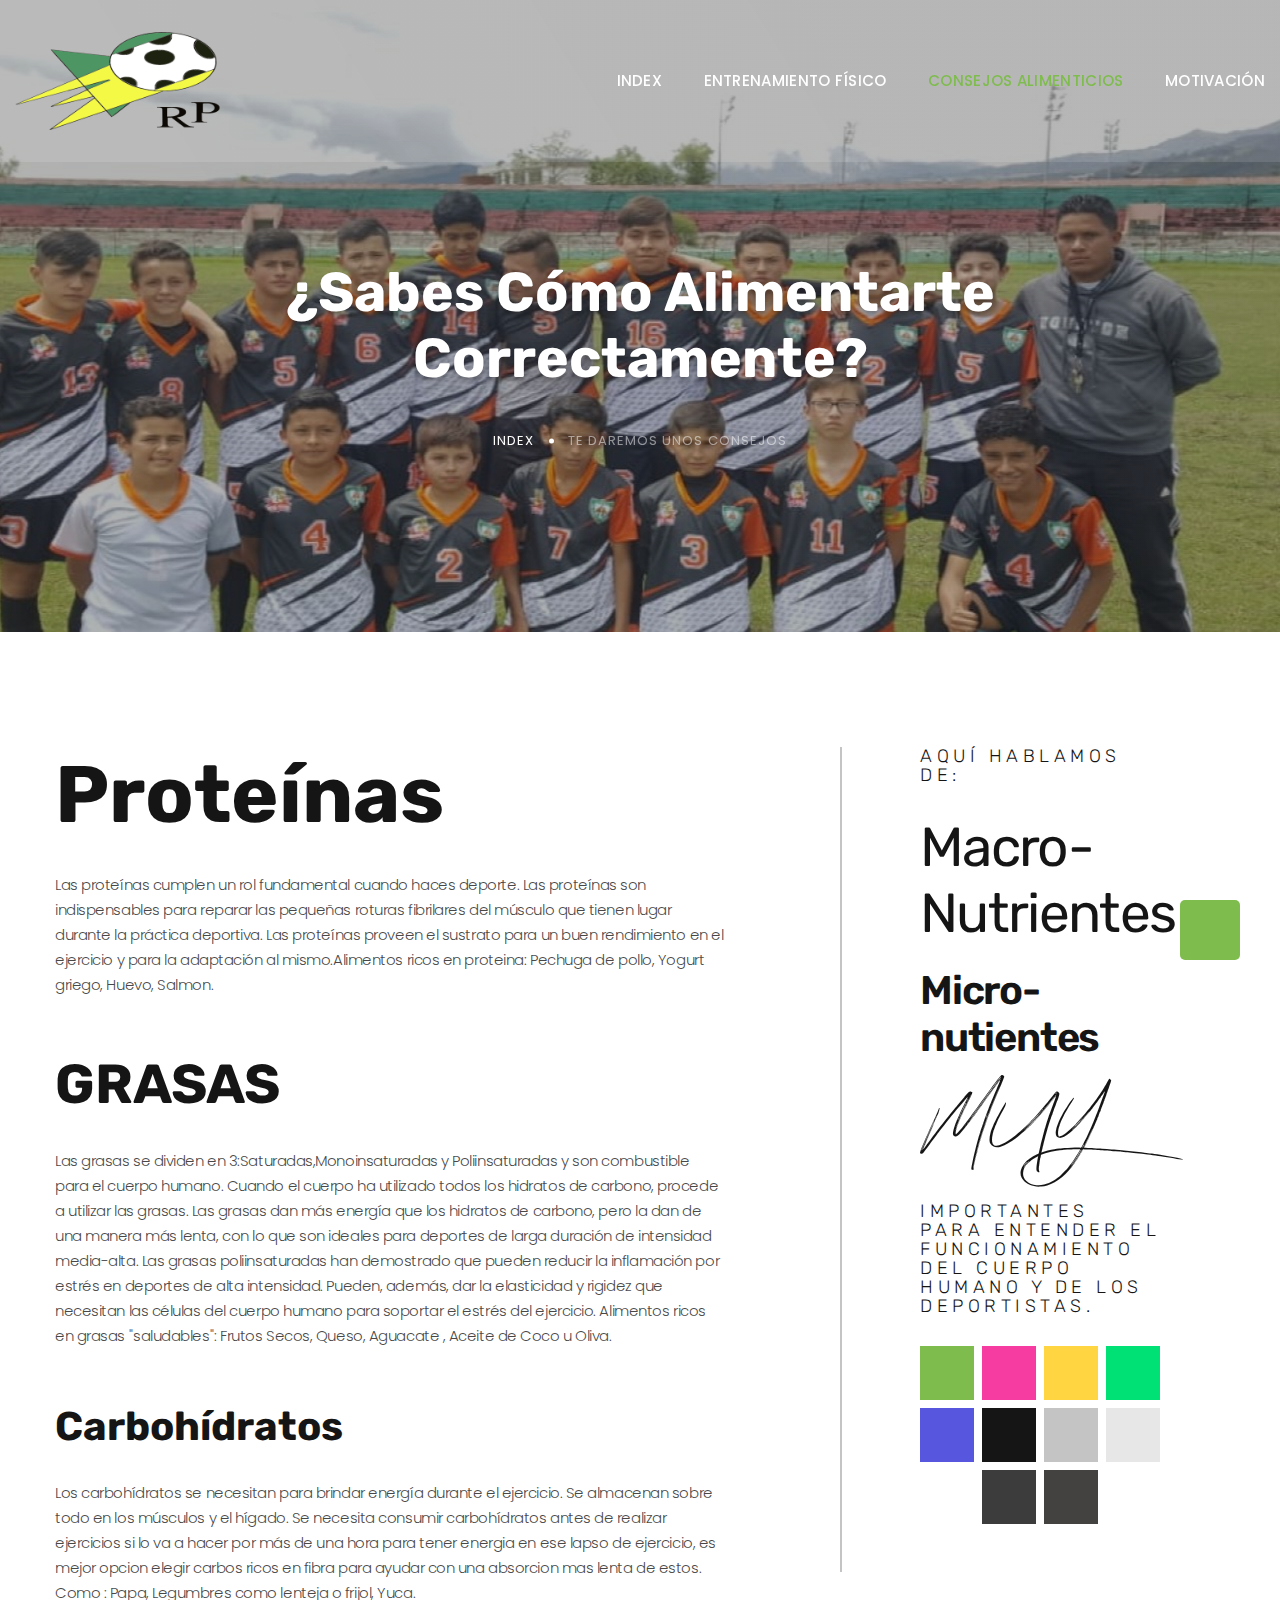
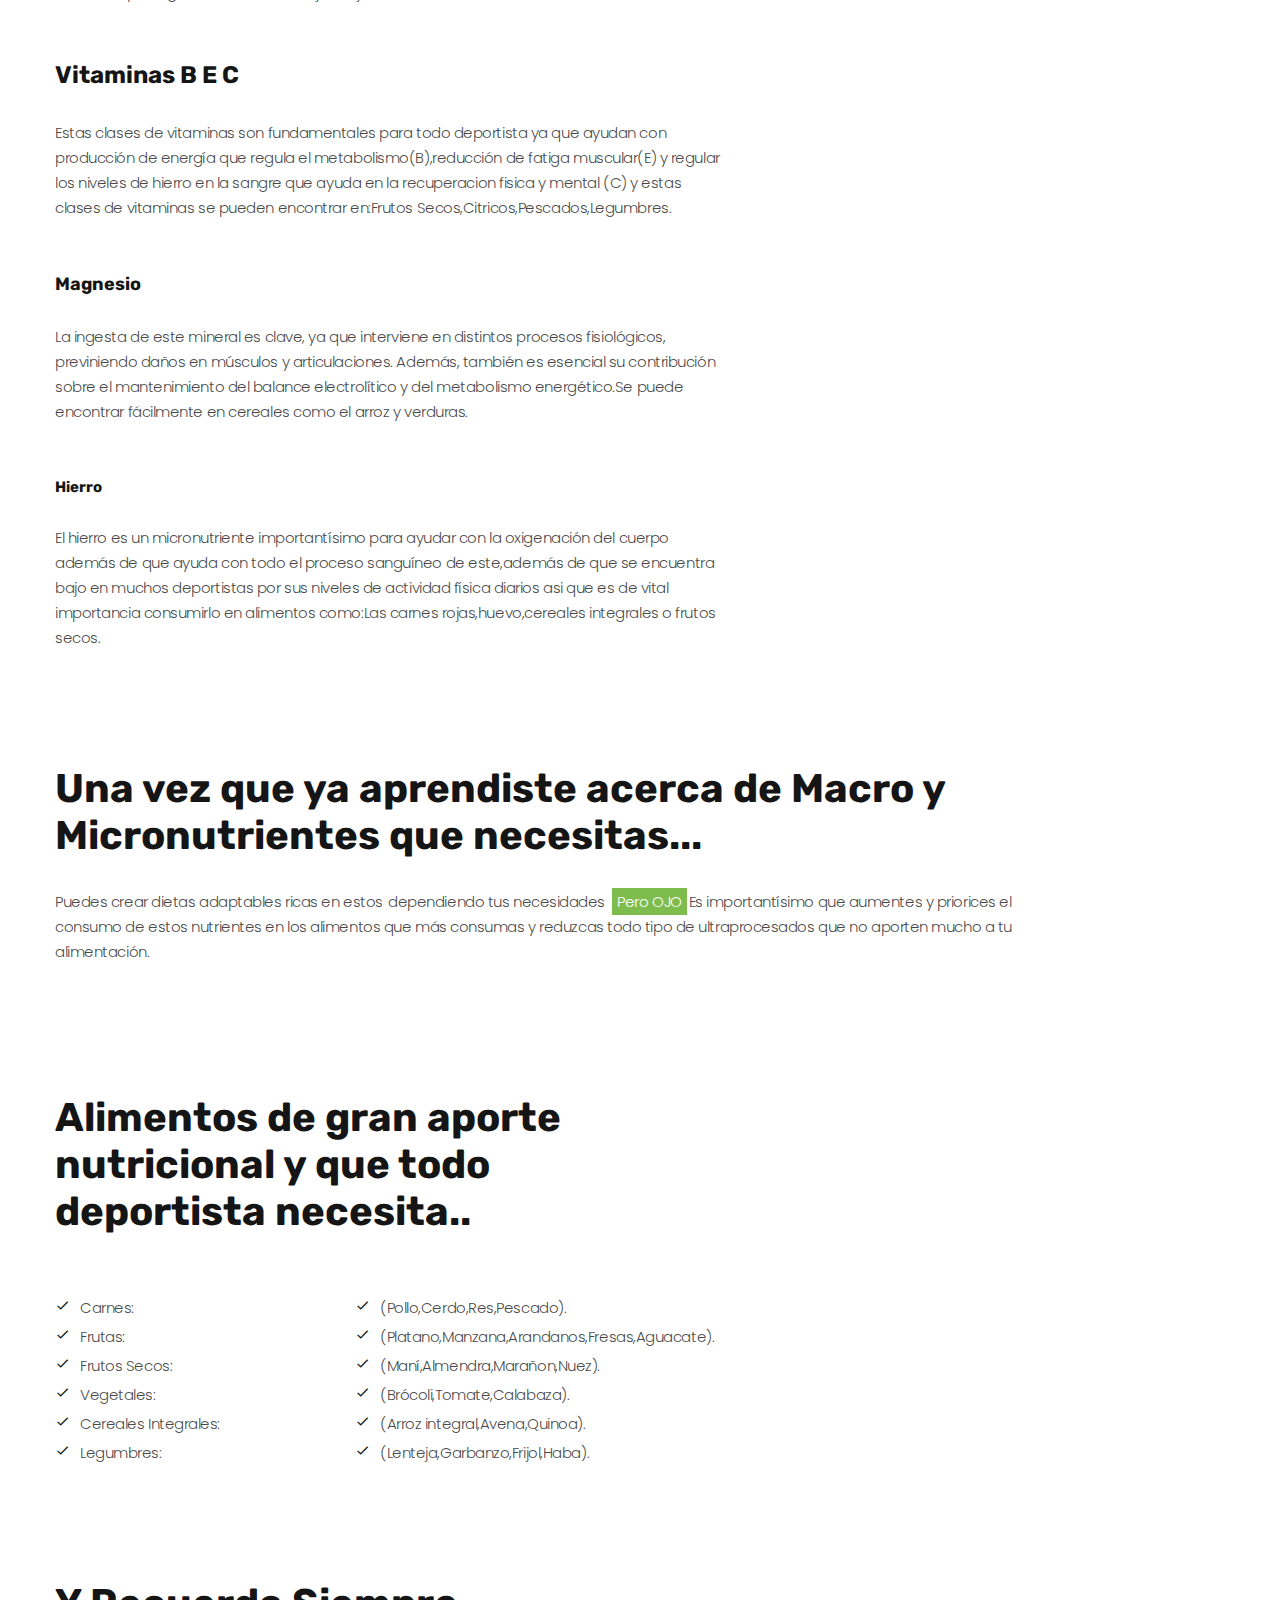
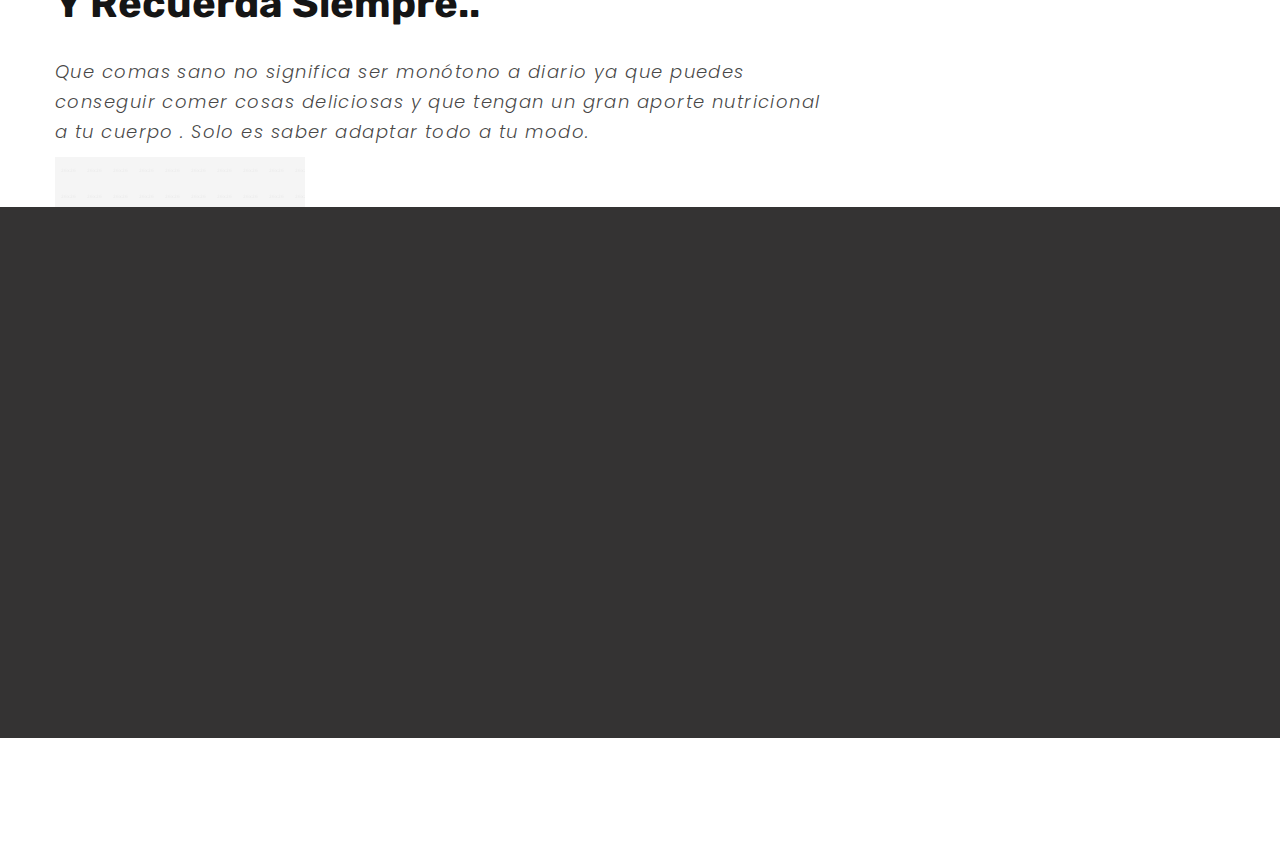
==== commit dab41e9d: "Commit 4" ====
--- a/consejos alimenticios.html
+++ b/consejos alimenticios.html
@@ -35,13 +35,13 @@
                   <!-- RD Navbar Toggle-->
                   <button class="rd-navbar-toggle" data-rd-navbar-toggle=".rd-navbar-nav-wrap"><span></span></button>
                   <!-- RD Navbar Brand-->
-                  <div class="rd-navbar-brand"><a href="home.html"><img class="brand-logo-light" src="images/logo-inverse-415x103.png" alt="" width="207" height="51"/></a></div>
+                  <div class="rd-navbar-brand"><a href="index.html"><img class="brand-logo-light" src="images/logo-inverse-415x103.png" alt="" width="207" height="51"/></a></div>
                 </div>
                 <div class="rd-navbar-main-element">
                   <div class="rd-navbar-nav-wrap">
                     <!-- RD Navbar Nav-->
                     <ul class="rd-navbar-nav">
-                      <li class="rd-nav-item"><a class="rd-nav-link" href="home.html">Home</a>
+                      <li class="rd-nav-item"><a class="rd-nav-link" href="index.html">index</a>
                       </li>
                       <li class="rd-nav-item"><a class="rd-nav-link" href="Entrenamiento Físico.html">Entrenamiento Físico</a>
                       </li>
@@ -62,7 +62,7 @@
               <div class="col-12 col-lg-9">
                 <h2 class="breadcrumbs-custom-title">¿Sabes Cómo Alimentarte Correctamente?</h2>
                 <ul class="breadcrumbs-custom-path">
-                  <li><a href="home.html">Home</a></li>
+                  <li><a href="index.html">index</a></li>
                   <li class="active">Te Daremos Unos Consejos</li>
                 </ul>
               </div>
@@ -223,11 +223,11 @@
         <div class="container wow-outer">
           <div class="wow fadeIn">
             <div class="row row-50 row-lg-60">
-              <div class="col-12"><a href="home.html"><img src="images/logo-inverse-415x103.png" alt="" width="207" height="51"/></a></div>
+              <div class="col-12"><a href="index.html"><img src="images/logo-inverse-415x103.png" alt="" width="207" height="51"/></a></div>
               <div class="col-12">
                 <ul class="footer-minimal-nav">
                   <li><a href="Entrenamiento Físico.html">Entrenamiento Físico</a></li>
-                  <li><a href="home.html">Home</a></li>
+                  <li><a href="index.html">index</a></li>
                   
                   
                   <li><a href="motivación.html">Motivación</a></li>
--- a/css/fonts.css
+++ b/css/fonts.css
@@ -1,12967 +1,12967 @@
-/*
-* Fonts
-*/-/*
-* Font Awesome Icons 4.7.0
-*/-@font-face {-	font-family: 'FontAwesome';-	src: url("../fonts/fontawesome-webfont.eot?v=4.7.0");-	src: url("../fonts/fontawesome-webfont.eot?#iefix&v=4.7.0") format("embedded-opentype"), url("../fonts/fontawesome-webfont.woff2?v=4.7.0") format("woff2"), url("../fonts/fontawesome-webfont.woff?v=4.7.0") format("woff"), url("../fonts/fontawesome-webfont.ttf?v=4.7.0") format("truetype"), url("../fonts/fontawesome-webfont.svg?v=4.7.0#fontawesomeregular") format("svg");-	font-weight: normal;-	font-style: normal;-}--.fa {-	display: inline-block;-	font-family: 'FontAwesome';-	font-size: inherit;-	text-rendering: auto;-	-webkit-font-smoothing: antialiased;-	-moz-osx-font-smoothing: grayscale;-}--[class*='fa-']:before {-	font-weight: 400;-	font-family: 'FontAwesome';-}--/* makes the font 33% larger relative to the icon container */-.fa-lg {-	font-size: 1.33333333em;-	line-height: 0.75em;-	vertical-align: -15%;-}--.fa-2x {-	font-size: 2em;-}--.fa-3x {-	font-size: 3em;-}--.fa-4x {-	font-size: 4em;-}--.fa-5x {-	font-size: 5em;-}--.fa-fw {-	width: 1.28571429em;-	text-align: center;-}--.fa-ul {-	padding-left: 0;-	margin-left: 2.14285714em;-	list-style-type: none;-}--.fa-ul > li {-	position: relative;-}--.fa-li {-	position: absolute;-	left: -2.14285714em;-	width: 2.14285714em;-	top: 0.14285714em;-	text-align: center;-}--.fa-li.fa-lg {-	left: -1.85714286em;-}--.fa-border {-	padding: .2em .25em .15em;-	border: solid 0.08em #eeeeee;-	border-radius: .1em;-}--.fa-pull-left {-	float: left;-}--.fa-pull-right {-	float: right;-}--.fa.fa-pull-left {-	margin-right: .3em;-}--.fa.fa-pull-right {-	margin-left: .3em;-}--/* Deprecated as of 4.4.0 */-.pull-right {-	float: right;-}--.pull-left {-	float: left;-}--.fa.pull-left {-	margin-right: .3em;-}--.fa.pull-right {-	margin-left: .3em;-}--.fa-spin {-	-webkit-animation: fa-spin 2s infinite linear;-	animation: fa-spin 2s infinite linear;-}--.fa-pulse {-	-webkit-animation: fa-spin 1s infinite steps(8);-	animation: fa-spin 1s infinite steps(8);-}--@-webkit-keyframes fa-spin {-	0% {-		-webkit-transform: rotate(0deg);-		transform: rotate(0deg);-	}-	100% {-		-webkit-transform: rotate(359deg);-		transform: rotate(359deg);-	}-}--@keyframes fa-spin {-	0% {-		-webkit-transform: rotate(0deg);-		transform: rotate(0deg);-	}-	100% {-		-webkit-transform: rotate(359deg);-		transform: rotate(359deg);-	}-}--.fa-rotate-90 {-	-ms-filter: "progid:DXImageTransform.Microsoft.BasicImage(rotation=1)";-	-webkit-transform: rotate(90deg);-	-ms-transform: rotate(90deg);-	transform: rotate(90deg);-}--.fa-rotate-180 {-	-ms-filter: "progid:DXImageTransform.Microsoft.BasicImage(rotation=2)";-	-webkit-transform: rotate(180deg);-	-ms-transform: rotate(180deg);-	transform: rotate(180deg);-}--.fa-rotate-270 {-	-ms-filter: "progid:DXImageTransform.Microsoft.BasicImage(rotation=3)";-	-webkit-transform: rotate(270deg);-	-ms-transform: rotate(270deg);-	transform: rotate(270deg);-}--.fa-flip-horizontal {-	-ms-filter: "progid:DXImageTransform.Microsoft.BasicImage(rotation=0, mirror=1)";-	-webkit-transform: scale(-1, 1);-	-ms-transform: scale(-1, 1);-	transform: scale(-1, 1);-}--.fa-flip-vertical {-	-ms-filter: "progid:DXImageTransform.Microsoft.BasicImage(rotation=2, mirror=1)";-	-webkit-transform: scale(1, -1);-	-ms-transform: scale(1, -1);-	transform: scale(1, -1);-}--:root .fa-rotate-90,-:root .fa-rotate-180,-:root .fa-rotate-270,-:root .fa-flip-horizontal,-:root .fa-flip-vertical {-	filter: none;-}--.fa-stack {-	position: relative;-	display: inline-block;-	width: 2em;-	height: 2em;-	line-height: 2em;-	vertical-align: middle;-}--.fa-stack-1x,-.fa-stack-2x {-	position: absolute;-	left: 0;-	width: 100%;-	text-align: center;-}--.fa-stack-1x {-	line-height: inherit;-}--.fa-stack-2x {-	font-size: 2em;-}--.fa-inverse {-	color: #ffffff;-}--/* Font Awesome uses the Unicode Private Use Area (PUA) to ensure screen
-   readers do not read off random characters that represent icons */-.fa-glass:before {-	content: "\f000";-}--.fa-music:before {-	content: "\f001";-}--.fa-search:before {-	content: "\f002";-}--.fa-envelope-o:before {-	content: "\f003";-}--.fa-heart:before {-	content: "\f004";-}--.fa-star:before {-	content: "\f005";-}--.fa-star-o:before {-	content: "\f006";-}--.fa-user:before {-	content: "\f007";-}--.fa-film:before {-	content: "\f008";-}--.fa-th-large:before {-	content: "\f009";-}--.fa-th:before {-	content: "\f00a";-}--.fa-th-list:before {-	content: "\f00b";-}--.fa-check:before {-	content: "\f00c";-}--.fa-remove:before,-.fa-close:before,-.fa-times:before {-	content: "\f00d";-}--.fa-search-plus:before {-	content: "\f00e";-}--.fa-search-minus:before {-	content: "\f010";-}--.fa-power-off:before {-	content: "\f011";-}--.fa-signal:before {-	content: "\f012";-}--.fa-gear:before,-.fa-cog:before {-	content: "\f013";-}--.fa-trash-o:before {-	content: "\f014";-}--.fa-home:before {-	content: "\f015";-}--.fa-file-o:before {-	content: "\f016";-}--.fa-clock-o:before {-	content: "\f017";-}--.fa-road:before {-	content: "\f018";-}--.fa-download:before {-	content: "\f019";-}--.fa-arrow-circle-o-down:before {-	content: "\f01a";-}--.fa-arrow-circle-o-up:before {-	content: "\f01b";-}--.fa-inbox:before {-	content: "\f01c";-}--.fa-play-circle-o:before {-	content: "\f01d";-}--.fa-rotate-right:before,-.fa-repeat:before {-	content: "\f01e";-}--.fa-refresh:before {-	content: "\f021";-}--.fa-list-alt:before {-	content: "\f022";-}--.fa-lock:before {-	content: "\f023";-}--.fa-flag:before {-	content: "\f024";-}--.fa-headphones:before {-	content: "\f025";-}--.fa-volume-off:before {-	content: "\f026";-}--.fa-volume-down:before {-	content: "\f027";-}--.fa-volume-up:before {-	content: "\f028";-}--.fa-qrcode:before {-	content: "\f029";-}--.fa-barcode:before {-	content: "\f02a";-}--.fa-tag:before {-	content: "\f02b";-}--.fa-tags:before {-	content: "\f02c";-}--.fa-book:before {-	content: "\f02d";-}--.fa-bookmark:before {-	content: "\f02e";-}--.fa-print:before {-	content: "\f02f";-}--.fa-camera:before {-	content: "\f030";-}--.fa-font:before {-	content: "\f031";-}--.fa-bold:before {-	content: "\f032";-}--.fa-italic:before {-	content: "\f033";-}--.fa-text-height:before {-	content: "\f034";-}--.fa-text-width:before {-	content: "\f035";-}--.fa-align-left:before {-	content: "\f036";-}--.fa-align-center:before {-	content: "\f037";-}--.fa-align-right:before {-	content: "\f038";-}--.fa-align-justify:before {-	content: "\f039";-}--.fa-list:before {-	content: "\f03a";-}--.fa-dedent:before,-.fa-outdent:before {-	content: "\f03b";-}--.fa-indent:before {-	content: "\f03c";-}--.fa-video-camera:before {-	content: "\f03d";-}--.fa-photo:before,-.fa-image:before,-.fa-picture-o:before {-	content: "\f03e";-}--.fa-pencil:before {-	content: "\f040";-}--.fa-map-marker:before {-	content: "\f041";-}--.fa-adjust:before {-	content: "\f042";-}--.fa-tint:before {-	content: "\f043";-}--.fa-edit:before,-.fa-pencil-square-o:before {-	content: "\f044";-}--.fa-share-square-o:before {-	content: "\f045";-}--.fa-check-square-o:before {-	content: "\f046";-}--.fa-arrows:before {-	content: "\f047";-}--.fa-step-backward:before {-	content: "\f048";-}--.fa-fast-backward:before {-	content: "\f049";-}--.fa-backward:before {-	content: "\f04a";-}--.fa-play:before {-	content: "\f04b";-}--.fa-pause:before {-	content: "\f04c";-}--.fa-stop:before {-	content: "\f04d";-}--.fa-forward:before {-	content: "\f04e";-}--.fa-fast-forward:before {-	content: "\f050";-}--.fa-step-forward:before {-	content: "\f051";-}--.fa-eject:before {-	content: "\f052";-}--.fa-chevron-left:before {-	content: "\f053";-}--.fa-chevron-right:before {-	content: "\f054";-}--.fa-plus-circle:before {-	content: "\f055";-}--.fa-minus-circle:before {-	content: "\f056";-}--.fa-times-circle:before {-	content: "\f057";-}--.fa-check-circle:before {-	content: "\f058";-}--.fa-question-circle:before {-	content: "\f059";-}--.fa-info-circle:before {-	content: "\f05a";-}--.fa-crosshairs:before {-	content: "\f05b";-}--.fa-times-circle-o:before {-	content: "\f05c";-}--.fa-check-circle-o:before {-	content: "\f05d";-}--.fa-ban:before {-	content: "\f05e";-}--.fa-arrow-left:before {-	content: "\f060";-}--.fa-arrow-right:before {-	content: "\f061";-}--.fa-arrow-up:before {-	content: "\f062";-}--.fa-arrow-down:before {-	content: "\f063";-}--.fa-mail-forward:before,-.fa-share:before {-	content: "\f064";-}--.fa-expand:before {-	content: "\f065";-}--.fa-compress:before {-	content: "\f066";-}--.fa-plus:before {-	content: "\f067";-}--.fa-minus:before {-	content: "\f068";-}--.fa-asterisk:before {-	content: "\f069";-}--.fa-exclamation-circle:before {-	content: "\f06a";-}--.fa-gift:before {-	content: "\f06b";-}--.fa-leaf:before {-	content: "\f06c";-}--.fa-fire:before {-	content: "\f06d";-}--.fa-eye:before {-	content: "\f06e";-}--.fa-eye-slash:before {-	content: "\f070";-}--.fa-warning:before,-.fa-exclamation-triangle:before {-	content: "\f071";-}--.fa-plane:before {-	content: "\f072";-}--.fa-calendar:before {-	content: "\f073";-}--.fa-random:before {-	content: "\f074";-}--.fa-comment:before {-	content: "\f075";-}--.fa-magnet:before {-	content: "\f076";-}--.fa-chevron-up:before {-	content: "\f077";-}--.fa-chevron-down:before {-	content: "\f078";-}--.fa-retweet:before {-	content: "\f079";-}--.fa-shopping-cart:before {-	content: "\f07a";-}--.fa-folder:before {-	content: "\f07b";-}--.fa-folder-open:before {-	content: "\f07c";-}--.fa-arrows-v:before {-	content: "\f07d";-}--.fa-arrows-h:before {-	content: "\f07e";-}--.fa-bar-chart-o:before,-.fa-bar-chart:before {-	content: "\f080";-}--.fa-twitter-square:before {-	content: "\f081";-}--.fa-facebook-square:before {-	content: "\f082";-}--.fa-camera-retro:before {-	content: "\f083";-}--.fa-key:before {-	content: "\f084";-}--.fa-gears:before,-.fa-cogs:before {-	content: "\f085";-}--.fa-comments:before {-	content: "\f086";-}--.fa-thumbs-o-up:before {-	content: "\f087";-}--.fa-thumbs-o-down:before {-	content: "\f088";-}--.fa-star-half:before {-	content: "\f089";-}--.fa-heart-o:before {-	content: "\f08a";-}--.fa-sign-out:before {-	content: "\f08b";-}--.fa-linkedin-square:before {-	content: "\f08c";-}--.fa-thumb-tack:before {-	content: "\f08d";-}--.fa-external-link:before {-	content: "\f08e";-}--.fa-sign-in:before {-	content: "\f090";-}--.fa-trophy:before {-	content: "\f091";-}--.fa-github-square:before {-	content: "\f092";-}--.fa-upload:before {-	content: "\f093";-}--.fa-lemon-o:before {-	content: "\f094";-}--.fa-phone:before {-	content: "\f095";-}--.fa-square-o:before {-	content: "\f096";-}--.fa-bookmark-o:before {-	content: "\f097";-}--.fa-phone-square:before {-	content: "\f098";-}--.fa-twitter:before {-	content: "\f099";-}--.fa-facebook-f:before,-.fa-facebook:before {-	content: "\f09a";-}--.fa-github:before {-	content: "\f09b";-}--.fa-unlock:before {-	content: "\f09c";-}--.fa-credit-card:before {-	content: "\f09d";-}--.fa-feed:before,-.fa-rss:before {-	content: "\f09e";-}--.fa-hdd-o:before {-	content: "\f0a0";-}--.fa-bullhorn:before {-	content: "\f0a1";-}--.fa-bell:before {-	content: "\f0f3";-}--.fa-certificate:before {-	content: "\f0a3";-}--.fa-hand-o-right:before {-	content: "\f0a4";-}--.fa-hand-o-left:before {-	content: "\f0a5";-}--.fa-hand-o-up:before {-	content: "\f0a6";-}--.fa-hand-o-down:before {-	content: "\f0a7";-}--.fa-arrow-circle-left:before {-	content: "\f0a8";-}--.fa-arrow-circle-right:before {-	content: "\f0a9";-}--.fa-arrow-circle-up:before {-	content: "\f0aa";-}--.fa-arrow-circle-down:before {-	content: "\f0ab";-}--.fa-globe:before {-	content: "\f0ac";-}--.fa-wrench:before {-	content: "\f0ad";-}--.fa-tasks:before {-	content: "\f0ae";-}--.fa-filter:before {-	content: "\f0b0";-}--.fa-briefcase:before {-	content: "\f0b1";-}--.fa-arrows-alt:before {-	content: "\f0b2";-}--.fa-group:before,-.fa-users:before {-	content: "\f0c0";-}--.fa-chain:before,-.fa-link:before {-	content: "\f0c1";-}--.fa-cloud:before {-	content: "\f0c2";-}--.fa-flask:before {-	content: "\f0c3";-}--.fa-cut:before,-.fa-scissors:before {-	content: "\f0c4";-}--.fa-copy:before,-.fa-files-o:before {-	content: "\f0c5";-}--.fa-paperclip:before {-	content: "\f0c6";-}--.fa-save:before,-.fa-floppy-o:before {-	content: "\f0c7";-}--.fa-square:before {-	content: "\f0c8";-}--.fa-navicon:before,-.fa-reorder:before,-.fa-bars:before {-	content: "\f0c9";-}--.fa-list-ul:before {-	content: "\f0ca";-}--.fa-list-ol:before {-	content: "\f0cb";-}--.fa-strikethrough:before {-	content: "\f0cc";-}--.fa-underline:before {-	content: "\f0cd";-}--.fa-table:before {-	content: "\f0ce";-}--.fa-magic:before {-	content: "\f0d0";-}--.fa-truck:before {-	content: "\f0d1";-}--.fa-pinterest:before {-	content: "\f0d2";-}--.fa-pinterest-square:before {-	content: "\f0d3";-}--.fa-google-plus-square:before {-	content: "\f0d4";-}--.fa-google-plus:before {-	content: "\f0d5";-}--.fa-money:before {-	content: "\f0d6";-}--.fa-caret-down:before {-	content: "\f0d7";-}--.fa-caret-up:before {-	content: "\f0d8";-}--.fa-caret-left:before {-	content: "\f0d9";-}--.fa-caret-right:before {-	content: "\f0da";-}--.fa-columns:before {-	content: "\f0db";-}--.fa-unsorted:before,-.fa-sort:before {-	content: "\f0dc";-}--.fa-sort-down:before,-.fa-sort-desc:before {-	content: "\f0dd";-}--.fa-sort-up:before,-.fa-sort-asc:before {-	content: "\f0de";-}--.fa-envelope:before {-	content: "\f0e0";-}--.fa-linkedin:before {-	content: "\f0e1";-}--.fa-rotate-left:before,-.fa-undo:before {-	content: "\f0e2";-}--.fa-legal:before,-.fa-gavel:before {-	content: "\f0e3";-}--.fa-dashboard:before,-.fa-tachometer:before {-	content: "\f0e4";-}--.fa-comment-o:before {-	content: "\f0e5";-}--.fa-comments-o:before {-	content: "\f0e6";-}--.fa-flash:before,-.fa-bolt:before {-	content: "\f0e7";-}--.fa-sitemap:before {-	content: "\f0e8";-}--.fa-umbrella:before {-	content: "\f0e9";-}--.fa-paste:before,-.fa-clipboard:before {-	content: "\f0ea";-}--.fa-lightbulb-o:before {-	content: "\f0eb";-}--.fa-exchange:before {-	content: "\f0ec";-}--.fa-cloud-download:before {-	content: "\f0ed";-}--.fa-cloud-upload:before {-	content: "\f0ee";-}--.fa-user-md:before {-	content: "\f0f0";-}--.fa-stethoscope:before {-	content: "\f0f1";-}--.fa-suitcase:before {-	content: "\f0f2";-}--.fa-bell-o:before {-	content: "\f0a2";-}--.fa-coffee:before {-	content: "\f0f4";-}--.fa-cutlery:before {-	content: "\f0f5";-}--.fa-file-text-o:before {-	content: "\f0f6";-}--.fa-building-o:before {-	content: "\f0f7";-}--.fa-hospital-o:before {-	content: "\f0f8";-}--.fa-ambulance:before {-	content: "\f0f9";-}--.fa-medkit:before {-	content: "\f0fa";-}--.fa-fighter-jet:before {-	content: "\f0fb";-}--.fa-beer:before {-	content: "\f0fc";-}--.fa-h-square:before {-	content: "\f0fd";-}--.fa-plus-square:before {-	content: "\f0fe";-}--.fa-angle-double-left:before {-	content: "\f100";-}--.fa-angle-double-right:before {-	content: "\f101";-}--.fa-angle-double-up:before {-	content: "\f102";-}--.fa-angle-double-down:before {-	content: "\f103";-}--.fa-angle-left:before {-	content: "\f104";-}--.fa-angle-right:before {-	content: "\f105";-}--.fa-angle-up:before {-	content: "\f106";-}--.fa-angle-down:before {-	content: "\f107";-}--.fa-desktop:before {-	content: "\f108";-}--.fa-laptop:before {-	content: "\f109";-}--.fa-tablet:before {-	content: "\f10a";-}--.fa-mobile-phone:before,-.fa-mobile:before {-	content: "\f10b";-}--.fa-circle-o:before {-	content: "\f10c";-}--.fa-quote-left:before {-	content: "\f10d";-}--.fa-quote-right:before {-	content: "\f10e";-}--.fa-spinner:before {-	content: "\f110";-}--.fa-circle:before {-	content: "\f111";-}--.fa-mail-reply:before,-.fa-reply:before {-	content: "\f112";-}--.fa-github-alt:before {-	content: "\f113";-}--.fa-folder-o:before {-	content: "\f114";-}--.fa-folder-open-o:before {-	content: "\f115";-}--.fa-smile-o:before {-	content: "\f118";-}--.fa-frown-o:before {-	content: "\f119";-}--.fa-meh-o:before {-	content: "\f11a";-}--.fa-gamepad:before {-	content: "\f11b";-}--.fa-keyboard-o:before {-	content: "\f11c";-}--.fa-flag-o:before {-	content: "\f11d";-}--.fa-flag-checkered:before {-	content: "\f11e";-}--.fa-terminal:before {-	content: "\f120";-}--.fa-code:before {-	content: "\f121";-}--.fa-mail-reply-all:before,-.fa-reply-all:before {-	content: "\f122";-}--.fa-star-half-empty:before,-.fa-star-half-full:before,-.fa-star-half-o:before {-	content: "\f123";-}--.fa-location-arrow:before {-	content: "\f124";-}--.fa-crop:before {-	content: "\f125";-}--.fa-code-fork:before {-	content: "\f126";-}--.fa-unlink:before,-.fa-chain-broken:before {-	content: "\f127";-}--.fa-question:before {-	content: "\f128";-}--.fa-info:before {-	content: "\f129";-}--.fa-exclamation:before {-	content: "\f12a";-}--.fa-superscript:before {-	content: "\f12b";-}--.fa-subscript:before {-	content: "\f12c";-}--.fa-eraser:before {-	content: "\f12d";-}--.fa-puzzle-piece:before {-	content: "\f12e";-}--.fa-microphone:before {-	content: "\f130";-}--.fa-microphone-slash:before {-	content: "\f131";-}--.fa-shield:before {-	content: "\f132";-}--.fa-calendar-o:before {-	content: "\f133";-}--.fa-fire-extinguisher:before {-	content: "\f134";-}--.fa-rocket:before {-	content: "\f135";-}--.fa-maxcdn:before {-	content: "\f136";-}--.fa-chevron-circle-left:before {-	content: "\f137";-}--.fa-chevron-circle-right:before {-	content: "\f138";-}--.fa-chevron-circle-up:before {-	content: "\f139";-}--.fa-chevron-circle-down:before {-	content: "\f13a";-}--.fa-html5:before {-	content: "\f13b";-}--.fa-css3:before {-	content: "\f13c";-}--.fa-anchor:before {-	content: "\f13d";-}--.fa-unlock-alt:before {-	content: "\f13e";-}--.fa-bullseye:before {-	content: "\f140";-}--.fa-ellipsis-h:before {-	content: "\f141";-}--.fa-ellipsis-v:before {-	content: "\f142";-}--.fa-rss-square:before {-	content: "\f143";-}--.fa-play-circle:before {-	content: "\f144";-}--.fa-ticket:before {-	content: "\f145";-}--.fa-minus-square:before {-	content: "\f146";-}--.fa-minus-square-o:before {-	content: "\f147";-}--.fa-level-up:before {-	content: "\f148";-}--.fa-level-down:before {-	content: "\f149";-}--.fa-check-square:before {-	content: "\f14a";-}--.fa-pencil-square:before {-	content: "\f14b";-}--.fa-external-link-square:before {-	content: "\f14c";-}--.fa-share-square:before {-	content: "\f14d";-}--.fa-compass:before {-	content: "\f14e";-}--.fa-toggle-down:before,-.fa-caret-square-o-down:before {-	content: "\f150";-}--.fa-toggle-up:before,-.fa-caret-square-o-up:before {-	content: "\f151";-}--.fa-toggle-right:before,-.fa-caret-square-o-right:before {-	content: "\f152";-}--.fa-euro:before,-.fa-eur:before {-	content: "\f153";-}--.fa-gbp:before {-	content: "\f154";-}--.fa-dollar:before,-.fa-usd:before {-	content: "\f155";-}--.fa-rupee:before,-.fa-inr:before {-	content: "\f156";-}--.fa-cny:before,-.fa-rmb:before,-.fa-yen:before,-.fa-jpy:before {-	content: "\f157";-}--.fa-ruble:before,-.fa-rouble:before,-.fa-rub:before {-	content: "\f158";-}--.fa-won:before,-.fa-krw:before {-	content: "\f159";-}--.fa-bitcoin:before,-.fa-btc:before {-	content: "\f15a";-}--.fa-file:before {-	content: "\f15b";-}--.fa-file-text:before {-	content: "\f15c";-}--.fa-sort-alpha-asc:before {-	content: "\f15d";-}--.fa-sort-alpha-desc:before {-	content: "\f15e";-}--.fa-sort-amount-asc:before {-	content: "\f160";-}--.fa-sort-amount-desc:before {-	content: "\f161";-}--.fa-sort-numeric-asc:before {-	content: "\f162";-}--.fa-sort-numeric-desc:before {-	content: "\f163";-}--.fa-thumbs-up:before {-	content: "\f164";-}--.fa-thumbs-down:before {-	content: "\f165";-}--.fa-youtube-square:before {-	content: "\f166";-}--.fa-youtube:before {-	content: "\f167";-}--.fa-xing:before {-	content: "\f168";-}--.fa-xing-square:before {-	content: "\f169";-}--.fa-youtube-play:before {-	content: "\f16a";-}--.fa-dropbox:before {-	content: "\f16b";-}--.fa-stack-overflow:before {-	content: "\f16c";-}--.fa-instagram:before {-	content: "\f16d";-}--.fa-flickr:before {-	content: "\f16e";-}--.fa-adn:before {-	content: "\f170";-}--.fa-bitbucket:before {-	content: "\f171";-}--.fa-bitbucket-square:before {-	content: "\f172";-}--.fa-tumblr:before {-	content: "\f173";-}--.fa-tumblr-square:before {-	content: "\f174";-}--.fa-long-arrow-down:before {-	content: "\f175";-}--.fa-long-arrow-up:before {-	content: "\f176";-}--.fa-long-arrow-left:before {-	content: "\f177";-}--.fa-long-arrow-right:before {-	content: "\f178";-}--.fa-apple:before {-	content: "\f179";-}--.fa-windows:before {-	content: "\f17a";-}--.fa-android:before {-	content: "\f17b";-}--.fa-linux:before {-	content: "\f17c";-}--.fa-dribbble:before {-	content: "\f17d";-}--.fa-skype:before {-	content: "\f17e";-}--.fa-foursquare:before {-	content: "\f180";-}--.fa-trello:before {-	content: "\f181";-}--.fa-female:before {-	content: "\f182";-}--.fa-male:before {-	content: "\f183";-}--.fa-gittip:before,-.fa-gratipay:before {-	content: "\f184";-}--.fa-sun-o:before {-	content: "\f185";-}--.fa-moon-o:before {-	content: "\f186";-}--.fa-archive:before {-	content: "\f187";-}--.fa-bug:before {-	content: "\f188";-}--.fa-vk:before {-	content: "\f189";-}--.fa-weibo:before {-	content: "\f18a";-}--.fa-renren:before {-	content: "\f18b";-}--.fa-pagelines:before {-	content: "\f18c";-}--.fa-stack-exchange:before {-	content: "\f18d";-}--.fa-arrow-circle-o-right:before {-	content: "\f18e";-}--.fa-arrow-circle-o-left:before {-	content: "\f190";-}--.fa-toggle-left:before,-.fa-caret-square-o-left:before {-	content: "\f191";-}--.fa-dot-circle-o:before {-	content: "\f192";-}--.fa-wheelchair:before {-	content: "\f193";-}--.fa-vimeo-square:before {-	content: "\f194";-}--.fa-turkish-lira:before,-.fa-try:before {-	content: "\f195";-}--.fa-plus-square-o:before {-	content: "\f196";-}--.fa-space-shuttle:before {-	content: "\f197";-}--.fa-slack:before {-	content: "\f198";-}--.fa-envelope-square:before {-	content: "\f199";-}--.fa-wordpress:before {-	content: "\f19a";-}--.fa-openid:before {-	content: "\f19b";-}--.fa-institution:before,-.fa-bank:before,-.fa-university:before {-	content: "\f19c";-}--.fa-mortar-board:before,-.fa-graduation-cap:before {-	content: "\f19d";-}--.fa-yahoo:before {-	content: "\f19e";-}--.fa-google:before {-	content: "\f1a0";-}--.fa-reddit:before {-	content: "\f1a1";-}--.fa-reddit-square:before {-	content: "\f1a2";-}--.fa-stumbleupon-circle:before {-	content: "\f1a3";-}--.fa-stumbleupon:before {-	content: "\f1a4";-}--.fa-delicious:before {-	content: "\f1a5";-}--.fa-digg:before {-	content: "\f1a6";-}--.fa-pied-piper-pp:before {-	content: "\f1a7";-}--.fa-pied-piper-alt:before {-	content: "\f1a8";-}--.fa-drupal:before {-	content: "\f1a9";-}--.fa-joomla:before {-	content: "\f1aa";-}--.fa-language:before {-	content: "\f1ab";-}--.fa-fax:before {-	content: "\f1ac";-}--.fa-building:before {-	content: "\f1ad";-}--.fa-child:before {-	content: "\f1ae";-}--.fa-paw:before {-	content: "\f1b0";-}--.fa-spoon:before {-	content: "\f1b1";-}--.fa-cube:before {-	content: "\f1b2";-}--.fa-cubes:before {-	content: "\f1b3";-}--.fa-behance:before {-	content: "\f1b4";-}--.fa-behance-square:before {-	content: "\f1b5";-}--.fa-steam:before {-	content: "\f1b6";-}--.fa-steam-square:before {-	content: "\f1b7";-}--.fa-recycle:before {-	content: "\f1b8";-}--.fa-automobile:before,-.fa-car:before {-	content: "\f1b9";-}--.fa-cab:before,-.fa-taxi:before {-	content: "\f1ba";-}--.fa-tree:before {-	content: "\f1bb";-}--.fa-spotify:before {-	content: "\f1bc";-}--.fa-deviantart:before {-	content: "\f1bd";-}--.fa-soundcloud:before {-	content: "\f1be";-}--.fa-database:before {-	content: "\f1c0";-}--.fa-file-pdf-o:before {-	content: "\f1c1";-}--.fa-file-word-o:before {-	content: "\f1c2";-}--.fa-file-excel-o:before {-	content: "\f1c3";-}--.fa-file-powerpoint-o:before {-	content: "\f1c4";-}--.fa-file-photo-o:before,-.fa-file-picture-o:before,-.fa-file-image-o:before {-	content: "\f1c5";-}--.fa-file-zip-o:before,-.fa-file-archive-o:before {-	content: "\f1c6";-}--.fa-file-sound-o:before,-.fa-file-audio-o:before {-	content: "\f1c7";-}--.fa-file-movie-o:before,-.fa-file-video-o:before {-	content: "\f1c8";-}--.fa-file-code-o:before {-	content: "\f1c9";-}--.fa-vine:before {-	content: "\f1ca";-}--.fa-codepen:before {-	content: "\f1cb";-}--.fa-jsfiddle:before {-	content: "\f1cc";-}--.fa-life-bouy:before,-.fa-life-buoy:before,-.fa-life-saver:before,-.fa-support:before,-.fa-life-ring:before {-	content: "\f1cd";-}--.fa-circle-o-notch:before {-	content: "\f1ce";-}--.fa-ra:before,-.fa-resistance:before,-.fa-rebel:before {-	content: "\f1d0";-}--.fa-ge:before,-.fa-empire:before {-	content: "\f1d1";-}--.fa-git-square:before {-	content: "\f1d2";-}--.fa-git:before {-	content: "\f1d3";-}--.fa-y-combinator-square:before,-.fa-yc-square:before,-.fa-hacker-news:before {-	content: "\f1d4";-}--.fa-tencent-weibo:before {-	content: "\f1d5";-}--.fa-qq:before {-	content: "\f1d6";-}--.fa-wechat:before,-.fa-weixin:before {-	content: "\f1d7";-}--.fa-send:before,-.fa-paper-plane:before {-	content: "\f1d8";-}--.fa-send-o:before,-.fa-paper-plane-o:before {-	content: "\f1d9";-}--.fa-history:before {-	content: "\f1da";-}--.fa-circle-thin:before {-	content: "\f1db";-}--.fa-header:before {-	content: "\f1dc";-}--.fa-paragraph:before {-	content: "\f1dd";-}--.fa-sliders:before {-	content: "\f1de";-}--.fa-share-alt:before {-	content: "\f1e0";-}--.fa-share-alt-square:before {-	content: "\f1e1";-}--.fa-bomb:before {-	content: "\f1e2";-}--.fa-soccer-ball-o:before,-.fa-futbol-o:before {-	content: "\f1e3";-}--.fa-tty:before {-	content: "\f1e4";-}--.fa-binoculars:before {-	content: "\f1e5";-}--.fa-plug:before {-	content: "\f1e6";-}--.fa-slideshare:before {-	content: "\f1e7";-}--.fa-twitch:before {-	content: "\f1e8";-}--.fa-yelp:before {-	content: "\f1e9";-}--.fa-newspaper-o:before {-	content: "\f1ea";-}--.fa-wifi:before {-	content: "\f1eb";-}--.fa-calculator:before {-	content: "\f1ec";-}--.fa-paypal:before {-	content: "\f1ed";-}--.fa-google-wallet:before {-	content: "\f1ee";-}--.fa-cc-visa:before {-	content: "\f1f0";-}--.fa-cc-mastercard:before {-	content: "\f1f1";-}--.fa-cc-discover:before {-	content: "\f1f2";-}--.fa-cc-amex:before {-	content: "\f1f3";-}--.fa-cc-paypal:before {-	content: "\f1f4";-}--.fa-cc-stripe:before {-	content: "\f1f5";-}--.fa-bell-slash:before {-	content: "\f1f6";-}--.fa-bell-slash-o:before {-	content: "\f1f7";-}--.fa-trash:before {-	content: "\f1f8";-}--.fa-copyright:before {-	content: "\f1f9";-}--.fa-at:before {-	content: "\f1fa";-}--.fa-eyedropper:before {-	content: "\f1fb";-}--.fa-paint-brush:before {-	content: "\f1fc";-}--.fa-birthday-cake:before {-	content: "\f1fd";-}--.fa-area-chart:before {-	content: "\f1fe";-}--.fa-pie-chart:before {-	content: "\f200";-}--.fa-line-chart:before {-	content: "\f201";-}--.fa-lastfm:before {-	content: "\f202";-}--.fa-lastfm-square:before {-	content: "\f203";-}--.fa-toggle-off:before {-	content: "\f204";-}--.fa-toggle-on:before {-	content: "\f205";-}--.fa-bicycle:before {-	content: "\f206";-}--.fa-bus:before {-	content: "\f207";-}--.fa-ioxhost:before {-	content: "\f208";-}--.fa-angellist:before {-	content: "\f209";-}--.fa-cc:before {-	content: "\f20a";-}--.fa-shekel:before,-.fa-sheqel:before,-.fa-ils:before {-	content: "\f20b";-}--.fa-meanpath:before {-	content: "\f20c";-}--.fa-buysellads:before {-	content: "\f20d";-}--.fa-connectdevelop:before {-	content: "\f20e";-}--.fa-dashcube:before {-	content: "\f210";-}--.fa-forumbee:before {-	content: "\f211";-}--.fa-leanpub:before {-	content: "\f212";-}--.fa-sellsy:before {-	content: "\f213";-}--.fa-shirtsinbulk:before {-	content: "\f214";-}--.fa-simplybuilt:before {-	content: "\f215";-}--.fa-skyatlas:before {-	content: "\f216";-}--.fa-cart-plus:before {-	content: "\f217";-}--.fa-cart-arrow-down:before {-	content: "\f218";-}--.fa-diamond:before {-	content: "\f219";-}--.fa-ship:before {-	content: "\f21a";-}--.fa-user-secret:before {-	content: "\f21b";-}--.fa-motorcycle:before {-	content: "\f21c";-}--.fa-street-view:before {-	content: "\f21d";-}--.fa-heartbeat:before {-	content: "\f21e";-}--.fa-venus:before {-	content: "\f221";-}--.fa-mars:before {-	content: "\f222";-}--.fa-mercury:before {-	content: "\f223";-}--.fa-intersex:before,-.fa-transgender:before {-	content: "\f224";-}--.fa-transgender-alt:before {-	content: "\f225";-}--.fa-venus-double:before {-	content: "\f226";-}--.fa-mars-double:before {-	content: "\f227";-}--.fa-venus-mars:before {-	content: "\f228";-}--.fa-mars-stroke:before {-	content: "\f229";-}--.fa-mars-stroke-v:before {-	content: "\f22a";-}--.fa-mars-stroke-h:before {-	content: "\f22b";-}--.fa-neuter:before {-	content: "\f22c";-}--.fa-genderless:before {-	content: "\f22d";-}--.fa-facebook-official:before {-	content: "\f230";-}--.fa-pinterest-p:before {-	content: "\f231";-}--.fa-whatsapp:before {-	content: "\f232";-}--.fa-server:before {-	content: "\f233";-}--.fa-user-plus:before {-	content: "\f234";-}--.fa-user-times:before {-	content: "\f235";-}--.fa-hotel:before,-.fa-bed:before {-	content: "\f236";-}--.fa-viacoin:before {-	content: "\f237";-}--.fa-train:before {-	content: "\f238";-}--.fa-subway:before {-	content: "\f239";-}--.fa-medium:before {-	content: "\f23a";-}--.fa-yc:before,-.fa-y-combinator:before {-	content: "\f23b";-}--.fa-optin-monster:before {-	content: "\f23c";-}--.fa-opencart:before {-	content: "\f23d";-}--.fa-expeditedssl:before {-	content: "\f23e";-}--.fa-battery-4:before,-.fa-battery:before,-.fa-battery-full:before {-	content: "\f240";-}--.fa-battery-3:before,-.fa-battery-three-quarters:before {-	content: "\f241";-}--.fa-battery-2:before,-.fa-battery-half:before {-	content: "\f242";-}--.fa-battery-1:before,-.fa-battery-quarter:before {-	content: "\f243";-}--.fa-battery-0:before,-.fa-battery-empty:before {-	content: "\f244";-}--.fa-mouse-pointer:before {-	content: "\f245";-}--.fa-i-cursor:before {-	content: "\f246";-}--.fa-object-group:before {-	content: "\f247";-}--.fa-object-ungroup:before {-	content: "\f248";-}--.fa-sticky-note:before {-	content: "\f249";-}--.fa-sticky-note-o:before {-	content: "\f24a";-}--.fa-cc-jcb:before {-	content: "\f24b";-}--.fa-cc-diners-club:before {-	content: "\f24c";-}--.fa-clone:before {-	content: "\f24d";-}--.fa-balance-scale:before {-	content: "\f24e";-}--.fa-hourglass-o:before {-	content: "\f250";-}--.fa-hourglass-1:before,-.fa-hourglass-start:before {-	content: "\f251";-}--.fa-hourglass-2:before,-.fa-hourglass-half:before {-	content: "\f252";-}--.fa-hourglass-3:before,-.fa-hourglass-end:before {-	content: "\f253";-}--.fa-hourglass:before {-	content: "\f254";-}--.fa-hand-grab-o:before,-.fa-hand-rock-o:before {-	content: "\f255";-}--.fa-hand-stop-o:before,-.fa-hand-paper-o:before {-	content: "\f256";-}--.fa-hand-scissors-o:before {-	content: "\f257";-}--.fa-hand-lizard-o:before {-	content: "\f258";-}--.fa-hand-spock-o:before {-	content: "\f259";-}--.fa-hand-pointer-o:before {-	content: "\f25a";-}--.fa-hand-peace-o:before {-	content: "\f25b";-}--.fa-trademark:before {-	content: "\f25c";-}--.fa-registered:before {-	content: "\f25d";-}--.fa-creative-commons:before {-	content: "\f25e";-}--.fa-gg:before {-	content: "\f260";-}--.fa-gg-circle:before {-	content: "\f261";-}--.fa-tripadvisor:before {-	content: "\f262";-}--.fa-odnoklassniki:before {-	content: "\f263";-}--.fa-odnoklassniki-square:before {-	content: "\f264";-}--.fa-get-pocket:before {-	content: "\f265";-}--.fa-wikipedia-w:before {-	content: "\f266";-}--.fa-safari:before {-	content: "\f267";-}--.fa-chrome:before {-	content: "\f268";-}--.fa-firefox:before {-	content: "\f269";-}--.fa-opera:before {-	content: "\f26a";-}--.fa-internet-explorer:before {-	content: "\f26b";-}--.fa-tv:before,-.fa-television:before {-	content: "\f26c";-}--.fa-contao:before {-	content: "\f26d";-}--.fa-500px:before {-	content: "\f26e";-}--.fa-amazon:before {-	content: "\f270";-}--.fa-calendar-plus-o:before {-	content: "\f271";-}--.fa-calendar-minus-o:before {-	content: "\f272";-}--.fa-calendar-times-o:before {-	content: "\f273";-}--.fa-calendar-check-o:before {-	content: "\f274";-}--.fa-industry:before {-	content: "\f275";-}--.fa-map-pin:before {-	content: "\f276";-}--.fa-map-signs:before {-	content: "\f277";-}--.fa-map-o:before {-	content: "\f278";-}--.fa-map:before {-	content: "\f279";-}--.fa-commenting:before {-	content: "\f27a";-}--.fa-commenting-o:before {-	content: "\f27b";-}--.fa-houzz:before {-	content: "\f27c";-}--.fa-vimeo:before {-	content: "\f27d";-}--.fa-black-tie:before {-	content: "\f27e";-}--.fa-fonticons:before {-	content: "\f280";-}--.fa-reddit-alien:before {-	content: "\f281";-}--.fa-edge:before {-	content: "\f282";-}--.fa-credit-card-alt:before {-	content: "\f283";-}--.fa-codiepie:before {-	content: "\f284";-}--.fa-modx:before {-	content: "\f285";-}--.fa-fort-awesome:before {-	content: "\f286";-}--.fa-usb:before {-	content: "\f287";-}--.fa-product-hunt:before {-	content: "\f288";-}--.fa-mixcloud:before {-	content: "\f289";-}--.fa-scribd:before {-	content: "\f28a";-}--.fa-pause-circle:before {-	content: "\f28b";-}--.fa-pause-circle-o:before {-	content: "\f28c";-}--.fa-stop-circle:before {-	content: "\f28d";-}--.fa-stop-circle-o:before {-	content: "\f28e";-}--.fa-shopping-bag:before {-	content: "\f290";-}--.fa-shopping-basket:before {-	content: "\f291";-}--.fa-hashtag:before {-	content: "\f292";-}--.fa-bluetooth:before {-	content: "\f293";-}--.fa-bluetooth-b:before {-	content: "\f294";-}--.fa-percent:before {-	content: "\f295";-}--.fa-gitlab:before {-	content: "\f296";-}--.fa-wpbeginner:before {-	content: "\f297";-}--.fa-wpforms:before {-	content: "\f298";-}--.fa-envira:before {-	content: "\f299";-}--.fa-universal-access:before {-	content: "\f29a";-}--.fa-wheelchair-alt:before {-	content: "\f29b";-}--.fa-question-circle-o:before {-	content: "\f29c";-}--.fa-blind:before {-	content: "\f29d";-}--.fa-audio-description:before {-	content: "\f29e";-}--.fa-volume-control-phone:before {-	content: "\f2a0";-}--.fa-braille:before {-	content: "\f2a1";-}--.fa-assistive-listening-systems:before {-	content: "\f2a2";-}--.fa-asl-interpreting:before,-.fa-american-sign-language-interpreting:before {-	content: "\f2a3";-}--.fa-deafness:before,-.fa-hard-of-hearing:before,-.fa-deaf:before {-	content: "\f2a4";-}--.fa-glide:before {-	content: "\f2a5";-}--.fa-glide-g:before {-	content: "\f2a6";-}--.fa-signing:before,-.fa-sign-language:before {-	content: "\f2a7";-}--.fa-low-vision:before {-	content: "\f2a8";-}--.fa-viadeo:before {-	content: "\f2a9";-}--.fa-viadeo-square:before {-	content: "\f2aa";-}--.fa-snapchat:before {-	content: "\f2ab";-}--.fa-snapchat-ghost:before {-	content: "\f2ac";-}--.fa-snapchat-square:before {-	content: "\f2ad";-}--.fa-pied-piper:before {-	content: "\f2ae";-}--.fa-first-order:before {-	content: "\f2b0";-}--.fa-yoast:before {-	content: "\f2b1";-}--.fa-themeisle:before {-	content: "\f2b2";-}--.fa-google-plus-circle:before,-.fa-google-plus-official:before {-	content: "\f2b3";-}--.fa-fa:before,-.fa-font-awesome:before {-	content: "\f2b4";-}--.fa-handshake-o:before {-	content: "\f2b5";-}--.fa-envelope-open:before {-	content: "\f2b6";-}--.fa-envelope-open-o:before {-	content: "\f2b7";-}--.fa-linode:before {-	content: "\f2b8";-}--.fa-address-book:before {-	content: "\f2b9";-}--.fa-address-book-o:before {-	content: "\f2ba";-}--.fa-vcard:before,-.fa-address-card:before {-	content: "\f2bb";-}--.fa-vcard-o:before,-.fa-address-card-o:before {-	content: "\f2bc";-}--.fa-user-circle:before {-	content: "\f2bd";-}--.fa-user-circle-o:before {-	content: "\f2be";-}--.fa-user-o:before {-	content: "\f2c0";-}--.fa-id-badge:before {-	content: "\f2c1";-}--.fa-drivers-license:before,-.fa-id-card:before {-	content: "\f2c2";-}--.fa-drivers-license-o:before,-.fa-id-card-o:before {-	content: "\f2c3";-}--.fa-quora:before {-	content: "\f2c4";-}--.fa-free-code-camp:before {-	content: "\f2c5";-}--.fa-telegram:before {-	content: "\f2c6";-}--.fa-thermometer-4:before,-.fa-thermometer:before,-.fa-thermometer-full:before {-	content: "\f2c7";-}--.fa-thermometer-3:before,-.fa-thermometer-three-quarters:before {-	content: "\f2c8";-}--.fa-thermometer-2:before,-.fa-thermometer-half:before {-	content: "\f2c9";-}--.fa-thermometer-1:before,-.fa-thermometer-quarter:before {-	content: "\f2ca";-}--.fa-thermometer-0:before,-.fa-thermometer-empty:before {-	content: "\f2cb";-}--.fa-shower:before {-	content: "\f2cc";-}--.fa-bathtub:before,-.fa-s15:before,-.fa-bath:before {-	content: "\f2cd";-}--.fa-podcast:before {-	content: "\f2ce";-}--.fa-window-maximize:before {-	content: "\f2d0";-}--.fa-window-minimize:before {-	content: "\f2d1";-}--.fa-window-restore:before {-	content: "\f2d2";-}--.fa-times-rectangle:before,-.fa-window-close:before {-	content: "\f2d3";-}--.fa-times-rectangle-o:before,-.fa-window-close-o:before {-	content: "\f2d4";-}--.fa-bandcamp:before {-	content: "\f2d5";-}--.fa-grav:before {-	content: "\f2d6";-}--.fa-etsy:before {-	content: "\f2d7";-}--.fa-imdb:before {-	content: "\f2d8";-}--.fa-ravelry:before {-	content: "\f2d9";-}--.fa-eercast:before {-	content: "\f2da";-}--.fa-microchip:before {-	content: "\f2db";-}--.fa-snowflake-o:before {-	content: "\f2dc";-}--.fa-superpowers:before {-	content: "\f2dd";-}--.fa-wpexplorer:before {-	content: "\f2de";-}--.fa-meetup:before {-	content: "\f2e0";-}--.sr-only {-	position: absolute;-	width: 1px;-	height: 1px;-	padding: 0;-	margin: -1px;-	overflow: hidden;-	clip: rect(0, 0, 0, 0);-	border: 0;-}--.sr-only-focusable:active,-.sr-only-focusable:focus {-	position: static;-	width: auto;-	height: auto;-	margin: 0;-	overflow: visible;-	clip: auto;-}--/*
-* Material Design Icons
-*/-@font-face {-	font-family: "Material Design Icons";-	src: url("../fonts/materialdesignicons-webfont.eot?v=1.4.57");-	src: url("../fonts/materialdesignicons-webfont.eot?#iefix&v=1.4.57") format("embedded-opentype"), url("../fonts/materialdesignicons-webfont.woff2?v=1.4.57") format("woff2"), url("../fonts/materialdesignicons-webfont.woff?v=1.4.57") format("woff"), url("../fonts/materialdesignicons-webfont.ttf?v=1.4.57") format("truetype"), url("../fonts/materialdesignicons-webfont.svg?v=1.4.57#materialdesigniconsregular") format("svg");-	font-weight: normal;-	font-style: normal;-}--.mdi {-	display: inline-block;-	font: normal normal normal 24px/1 "Material Design Icons";-	font-size: inherit;-	text-rendering: auto;-	-webkit-font-smoothing: antialiased;-	-moz-osx-font-smoothing: grayscale;-	transform: translate(0, 0);-}--.mdi-access-point:before {-	content: "\f101";-}--.mdi-access-point-network:before {-	content: "\f102";-}--.mdi-account:before {-	content: "\f103";-}--.mdi-account-alert:before {-	content: "\f104";-}--.mdi-account-box:before {-	content: "\f105";-}--.mdi-account-box-outline:before {-	content: "\f106";-}--.mdi-account-check:before {-	content: "\f107";-}--.mdi-account-circle:before {-	content: "\f108";-}--.mdi-account-convert:before {-	content: "\f109";-}--.mdi-account-key:before {-	content: "\f10a";-}--.mdi-account-location:before {-	content: "\f10b";-}--.mdi-account-minus:before {-	content: "\f10c";-}--.mdi-account-multiple:before {-	content: "\f10d";-}--.mdi-account-multiple-outline:before {-	content: "\f10e";-}--.mdi-account-multiple-plus:before {-	content: "\f10f";-}--.mdi-account-network:before {-	content: "\f110";-}--.mdi-account-off:before {-	content: "\f111";-}--.mdi-account-outline:before {-	content: "\f112";-}--.mdi-account-plus:before {-	content: "\f113";-}--.mdi-account-remove:before {-	content: "\f114";-}--.mdi-account-search:before {-	content: "\f115";-}--.mdi-account-star:before {-	content: "\f116";-}--.mdi-account-star-variant:before {-	content: "\f117";-}--.mdi-account-switch:before {-	content: "\f118";-}--.mdi-adjust:before {-	content: "\f119";-}--.mdi-air-conditioner:before {-	content: "\f11a";-}--.mdi-airballoon:before {-	content: "\f11b";-}--.mdi-airplane:before {-	content: "\f11c";-}--.mdi-airplane-off:before {-	content: "\f11d";-}--.mdi-airplay:before {-	content: "\f11e";-}--.mdi-alarm:before {-	content: "\f11f";-}--.mdi-alarm-check:before {-	content: "\f120";-}--.mdi-alarm-multiple:before {-	content: "\f121";-}--.mdi-alarm-off:before {-	content: "\f122";-}--.mdi-alarm-plus:before {-	content: "\f123";-}--.mdi-album:before {-	content: "\f124";-}--.mdi-alert:before {-	content: "\f125";-}--.mdi-alert-box:before {-	content: "\f126";-}--.mdi-alert-circle:before {-	content: "\f127";-}--.mdi-alert-octagon:before {-	content: "\f128";-}--.mdi-alert-outline:before {-	content: "\f129";-}--.mdi-alpha:before {-	content: "\f12a";-}--.mdi-alphabetical:before {-	content: "\f12b";-}--.mdi-amazon:before {-	content: "\f12c";-}--.mdi-amazon-clouddrive:before {-	content: "\f12d";-}--.mdi-ambulance:before {-	content: "\f12e";-}--.mdi-anchor:before {-	content: "\f12f";-}--.mdi-android:before {-	content: "\f130";-}--.mdi-android-debug-bridge:before {-	content: "\f131";-}--.mdi-android-studio:before {-	content: "\f132";-}--.mdi-apple:before {-	content: "\f133";-}--.mdi-apple-finder:before {-	content: "\f134";-}--.mdi-apple-ios:before {-	content: "\f135";-}--.mdi-apple-mobileme:before {-	content: "\f136";-}--.mdi-apple-safari:before {-	content: "\f137";-}--.mdi-appnet:before {-	content: "\f138";-}--.mdi-apps:before {-	content: "\f139";-}--.mdi-archive:before {-	content: "\f13a";-}--.mdi-arrange-bring-forward:before {-	content: "\f13b";-}--.mdi-arrange-bring-to-front:before {-	content: "\f13c";-}--.mdi-arrange-send-backward:before {-	content: "\f13d";-}--.mdi-arrange-send-to-back:before {-	content: "\f13e";-}--.mdi-arrow-all:before {-	content: "\f13f";-}--.mdi-arrow-bottom-drop-circle:before {-	content: "\f140";-}--.mdi-arrow-bottom-left:before {-	content: "\f141";-}--.mdi-arrow-bottom-right:before {-	content: "\f142";-}--.mdi-arrow-collapse:before {-	content: "\f143";-}--.mdi-arrow-down:before {-	content: "\f144";-}--.mdi-arrow-down-bold:before {-	content: "\f145";-}--.mdi-arrow-down-bold-circle:before {-	content: "\f146";-}--.mdi-arrow-down-bold-circle-outline:before {-	content: "\f147";-}--.mdi-arrow-down-bold-hexagon-outline:before {-	content: "\f148";-}--.mdi-arrow-expand:before {-	content: "\f149";-}--.mdi-arrow-left:before {-	content: "\f14a";-}--.mdi-arrow-left-bold:before {-	content: "\f14b";-}--.mdi-arrow-left-bold-circle:before {-	content: "\f14c";-}--.mdi-arrow-left-bold-circle-outline:before {-	content: "\f14d";-}--.mdi-arrow-left-bold-hexagon-outline:before {-	content: "\f14e";-}--.mdi-arrow-right:before {-	content: "\f14f";-}--.mdi-arrow-right-bold:before {-	content: "\f150";-}--.mdi-arrow-right-bold-circle:before {-	content: "\f151";-}--.mdi-arrow-right-bold-circle-outline:before {-	content: "\f152";-}--.mdi-arrow-right-bold-hexagon-outline:before {-	content: "\f153";-}--.mdi-arrow-top-left:before {-	content: "\f154";-}--.mdi-arrow-top-right:before {-	content: "\f155";-}--.mdi-arrow-up:before {-	content: "\f156";-}--.mdi-arrow-up-bold:before {-	content: "\f157";-}--.mdi-arrow-up-bold-circle:before {-	content: "\f158";-}--.mdi-arrow-up-bold-circle-outline:before {-	content: "\f159";-}--.mdi-arrow-up-bold-hexagon-outline:before {-	content: "\f15a";-}--.mdi-assistant:before {-	content: "\f15b";-}--.mdi-at:before {-	content: "\f15c";-}--.mdi-attachment:before {-	content: "\f15d";-}--.mdi-audiobook:before {-	content: "\f15e";-}--.mdi-auto-fix:before {-	content: "\f15f";-}--.mdi-auto-upload:before {-	content: "\f160";-}--.mdi-autorenew:before {-	content: "\f161";-}--.mdi-av-timer:before {-	content: "\f162";-}--.mdi-baby:before {-	content: "\f163";-}--.mdi-backburger:before {-	content: "\f164";-}--.mdi-backspace:before {-	content: "\f165";-}--.mdi-backup-restore:before {-	content: "\f166";-}--.mdi-bank:before {-	content: "\f167";-}--.mdi-barcode:before {-	content: "\f168";-}--.mdi-barcode-scan:before {-	content: "\f169";-}--.mdi-barley:before {-	content: "\f16a";-}--.mdi-barrel:before {-	content: "\f16b";-}--.mdi-basecamp:before {-	content: "\f16c";-}--.mdi-basket:before {-	content: "\f16d";-}--.mdi-basket-fill:before {-	content: "\f16e";-}--.mdi-basket-unfill:before {-	content: "\f16f";-}--.mdi-battery:before {-	content: "\f170";-}--.mdi-battery-10:before {-	content: "\f171";-}--.mdi-battery-20:before {-	content: "\f172";-}--.mdi-battery-30:before {-	content: "\f173";-}--.mdi-battery-40:before {-	content: "\f174";-}--.mdi-battery-50:before {-	content: "\f175";-}--.mdi-battery-60:before {-	content: "\f176";-}--.mdi-battery-70:before {-	content: "\f177";-}--.mdi-battery-80:before {-	content: "\f178";-}--.mdi-battery-90:before {-	content: "\f179";-}--.mdi-battery-alert:before {-	content: "\f17a";-}--.mdi-battery-charging:before {-	content: "\f17b";-}--.mdi-battery-charging-100:before {-	content: "\f17c";-}--.mdi-battery-charging-20:before {-	content: "\f17d";-}--.mdi-battery-charging-30:before {-	content: "\f17e";-}--.mdi-battery-charging-40:before {-	content: "\f17f";-}--.mdi-battery-charging-60:before {-	content: "\f180";-}--.mdi-battery-charging-80:before {-	content: "\f181";-}--.mdi-battery-charging-90:before {-	content: "\f182";-}--.mdi-battery-minus:before {-	content: "\f183";-}--.mdi-battery-negative:before {-	content: "\f184";-}--.mdi-battery-outline:before {-	content: "\f185";-}--.mdi-battery-plus:before {-	content: "\f186";-}--.mdi-battery-positive:before {-	content: "\f187";-}--.mdi-battery-unknown:before {-	content: "\f188";-}--.mdi-beach:before {-	content: "\f189";-}--.mdi-beaker:before {-	content: "\f18a";-}--.mdi-beaker-empty:before {-	content: "\f18b";-}--.mdi-beaker-empty-outline:before {-	content: "\f18c";-}--.mdi-beaker-outline:before {-	content: "\f18d";-}--.mdi-beats:before {-	content: "\f18e";-}--.mdi-beer:before {-	content: "\f18f";-}--.mdi-behance:before {-	content: "\f190";-}--.mdi-bell:before {-	content: "\f191";-}--.mdi-bell-off:before {-	content: "\f192";-}--.mdi-bell-outline:before {-	content: "\f193";-}--.mdi-bell-plus:before {-	content: "\f194";-}--.mdi-bell-ring:before {-	content: "\f195";-}--.mdi-bell-ring-outline:before {-	content: "\f196";-}--.mdi-bell-sleep:before {-	content: "\f197";-}--.mdi-beta:before {-	content: "\f198";-}--.mdi-bike:before {-	content: "\f199";-}--.mdi-bing:before {-	content: "\f19a";-}--.mdi-binoculars:before {-	content: "\f19b";-}--.mdi-bio:before {-	content: "\f19c";-}--.mdi-biohazard:before {-	content: "\f19d";-}--.mdi-bitbucket:before {-	content: "\f19e";-}--.mdi-black-mesa:before {-	content: "\f19f";-}--.mdi-blackberry:before {-	content: "\f1a0";-}--.mdi-blender:before {-	content: "\f1a1";-}--.mdi-blinds:before {-	content: "\f1a2";-}--.mdi-block-helper:before {-	content: "\f1a3";-}--.mdi-blogger:before {-	content: "\f1a4";-}--.mdi-bluetooth:before {-	content: "\f1a5";-}--.mdi-bluetooth-audio:before {-	content: "\f1a6";-}--.mdi-bluetooth-connect:before {-	content: "\f1a7";-}--.mdi-bluetooth-off:before {-	content: "\f1a8";-}--.mdi-bluetooth-settings:before {-	content: "\f1a9";-}--.mdi-bluetooth-transfer:before {-	content: "\f1aa";-}--.mdi-blur:before {-	content: "\f1ab";-}--.mdi-blur-linear:before {-	content: "\f1ac";-}--.mdi-blur-off:before {-	content: "\f1ad";-}--.mdi-blur-radial:before {-	content: "\f1ae";-}--.mdi-bone:before {-	content: "\f1af";-}--.mdi-book:before {-	content: "\f1b0";-}--.mdi-book-multiple:before {-	content: "\f1b1";-}--.mdi-book-multiple-variant:before {-	content: "\f1b2";-}--.mdi-book-open:before {-	content: "\f1b3";-}--.mdi-book-open-variant:before {-	content: "\f1b4";-}--.mdi-book-variant:before {-	content: "\f1b5";-}--.mdi-bookmark:before {-	content: "\f1b6";-}--.mdi-bookmark-check:before {-	content: "\f1b7";-}--.mdi-bookmark-music:before {-	content: "\f1b8";-}--.mdi-bookmark-outline:before {-	content: "\f1b9";-}--.mdi-bookmark-outline-plus:before {-	content: "\f1ba";-}--.mdi-bookmark-plus:before {-	content: "\f1bb";-}--.mdi-bookmark-remove:before {-	content: "\f1bc";-}--.mdi-border-all:before {-	content: "\f1bd";-}--.mdi-border-bottom:before {-	content: "\f1be";-}--.mdi-border-color:before {-	content: "\f1bf";-}--.mdi-border-horizontal:before {-	content: "\f1c0";-}--.mdi-border-inside:before {-	content: "\f1c1";-}--.mdi-border-left:before {-	content: "\f1c2";-}--.mdi-border-none:before {-	content: "\f1c3";-}--.mdi-border-outside:before {-	content: "\f1c4";-}--.mdi-border-right:before {-	content: "\f1c5";-}--.mdi-border-style:before {-	content: "\f1c6";-}--.mdi-border-top:before {-	content: "\f1c7";-}--.mdi-border-vertical:before {-	content: "\f1c8";-}--.mdi-bowling:before {-	content: "\f1c9";-}--.mdi-box:before {-	content: "\f1ca";-}--.mdi-box-cutter:before {-	content: "\f1cb";-}--.mdi-briefcase:before {-	content: "\f1cc";-}--.mdi-briefcase-check:before {-	content: "\f1cd";-}--.mdi-briefcase-download:before {-	content: "\f1ce";-}--.mdi-briefcase-upload:before {-	content: "\f1cf";-}--.mdi-brightness-1:before {-	content: "\f1d0";-}--.mdi-brightness-2:before {-	content: "\f1d1";-}--.mdi-brightness-3:before {-	content: "\f1d2";-}--.mdi-brightness-4:before {-	content: "\f1d3";-}--.mdi-brightness-5:before {-	content: "\f1d4";-}--.mdi-brightness-6:before {-	content: "\f1d5";-}--.mdi-brightness-7:before {-	content: "\f1d6";-}--.mdi-brightness-auto:before {-	content: "\f1d7";-}--.mdi-broom:before {-	content: "\f1d8";-}--.mdi-brush:before {-	content: "\f1d9";-}--.mdi-bug:before {-	content: "\f1da";-}--.mdi-bulletin-board:before {-	content: "\f1db";-}--.mdi-bullhorn:before {-	content: "\f1dc";-}--.mdi-bus:before {-	content: "\f1dd";-}--.mdi-cached:before {-	content: "\f1de";-}--.mdi-cake:before {-	content: "\f1df";-}--.mdi-cake-layered:before {-	content: "\f1e0";-}--.mdi-cake-variant:before {-	content: "\f1e1";-}--.mdi-calculator:before {-	content: "\f1e2";-}--.mdi-calendar:before {-	content: "\f1e3";-}--.mdi-calendar-blank:before {-	content: "\f1e4";-}--.mdi-calendar-check:before {-	content: "\f1e5";-}--.mdi-calendar-clock:before {-	content: "\f1e6";-}--.mdi-calendar-multiple:before {-	content: "\f1e7";-}--.mdi-calendar-multiple-check:before {-	content: "\f1e8";-}--.mdi-calendar-plus:before {-	content: "\f1e9";-}--.mdi-calendar-remove:before {-	content: "\f1ea";-}--.mdi-calendar-text:before {-	content: "\f1eb";-}--.mdi-calendar-today:before {-	content: "\f1ec";-}--.mdi-call-made:before {-	content: "\f1ed";-}--.mdi-call-merge:before {-	content: "\f1ee";-}--.mdi-call-missed:before {-	content: "\f1ef";-}--.mdi-call-received:before {-	content: "\f1f0";-}--.mdi-call-split:before {-	content: "\f1f1";-}--.mdi-camcorder:before {-	content: "\f1f2";-}--.mdi-camcorder-box:before {-	content: "\f1f3";-}--.mdi-camcorder-box-off:before {-	content: "\f1f4";-}--.mdi-camcorder-off:before {-	content: "\f1f5";-}--.mdi-camera:before {-	content: "\f1f6";-}--.mdi-camera-enhance:before {-	content: "\f1f7";-}--.mdi-camera-front:before {-	content: "\f1f8";-}--.mdi-camera-front-variant:before {-	content: "\f1f9";-}--.mdi-camera-iris:before {-	content: "\f1fa";-}--.mdi-camera-party-mode:before {-	content: "\f1fb";-}--.mdi-camera-rear:before {-	content: "\f1fc";-}--.mdi-camera-rear-variant:before {-	content: "\f1fd";-}--.mdi-camera-switch:before {-	content: "\f1fe";-}--.mdi-camera-timer:before {-	content: "\f1ff";-}--.mdi-candycane:before {-	content: "\f200";-}--.mdi-car:before {-	content: "\f201";-}--.mdi-car-battery:before {-	content: "\f202";-}--.mdi-car-connected:before {-	content: "\f203";-}--.mdi-car-wash:before {-	content: "\f204";-}--.mdi-carrot:before {-	content: "\f205";-}--.mdi-cart:before {-	content: "\f206";-}--.mdi-cart-outline:before {-	content: "\f207";-}--.mdi-cart-plus:before {-	content: "\f208";-}--.mdi-case-sensitive-alt:before {-	content: "\f209";-}--.mdi-cash:before {-	content: "\f20a";-}--.mdi-cash-100:before {-	content: "\f20b";-}--.mdi-cash-multiple:before {-	content: "\f20c";-}--.mdi-cash-usd:before {-	content: "\f20d";-}--.mdi-cast:before {-	content: "\f20e";-}--.mdi-cast-connected:before {-	content: "\f20f";-}--.mdi-castle:before {-	content: "\f210";-}--.mdi-cat:before {-	content: "\f211";-}--.mdi-cellphone:before {-	content: "\f212";-}--.mdi-cellphone-android:before {-	content: "\f213";-}--.mdi-cellphone-basic:before {-	content: "\f214";-}--.mdi-cellphone-dock:before {-	content: "\f215";-}--.mdi-cellphone-iphone:before {-	content: "\f216";-}--.mdi-cellphone-link:before {-	content: "\f217";-}--.mdi-cellphone-link-off:before {-	content: "\f218";-}--.mdi-cellphone-settings:before {-	content: "\f219";-}--.mdi-certificate:before {-	content: "\f21a";-}--.mdi-chair-school:before {-	content: "\f21b";-}--.mdi-chart-arc:before {-	content: "\f21c";-}--.mdi-chart-areaspline:before {-	content: "\f21d";-}--.mdi-chart-bar:before {-	content: "\f21e";-}--.mdi-chart-histogram:before {-	content: "\f21f";-}--.mdi-chart-line:before {-	content: "\f220";-}--.mdi-chart-pie:before {-	content: "\f221";-}--.mdi-check:before {-	content: "\f222";-}--.mdi-check-all:before {-	content: "\f223";-}--.mdi-checkbox-blank:before {-	content: "\f224";-}--.mdi-checkbox-blank-circle:before {-	content: "\f225";-}--.mdi-checkbox-blank-circle-outline:before {-	content: "\f226";-}--.mdi-checkbox-blank-outline:before {-	content: "\f227";-}--.mdi-checkbox-marked:before {-	content: "\f228";-}--.mdi-checkbox-marked-circle:before {-	content: "\f229";-}--.mdi-checkbox-marked-circle-outline:before {-	content: "\f22a";-}--.mdi-checkbox-marked-outline:before {-	content: "\f22b";-}--.mdi-checkbox-multiple-blank:before {-	content: "\f22c";-}--.mdi-checkbox-multiple-blank-outline:before {-	content: "\f22d";-}--.mdi-checkbox-multiple-marked:before {-	content: "\f22e";-}--.mdi-checkbox-multiple-marked-outline:before {-	content: "\f22f";-}--.mdi-checkerboard:before {-	content: "\f230";-}--.mdi-chemical-weapon:before {-	content: "\f231";-}--.mdi-chevron-double-down:before {-	content: "\f232";-}--.mdi-chevron-double-left:before {-	content: "\f233";-}--.mdi-chevron-double-right:before {-	content: "\f234";-}--.mdi-chevron-double-up:before {-	content: "\f235";-}--.mdi-chevron-down:before {-	content: "\f236";-}--.mdi-chevron-left:before {-	content: "\f237";-}--.mdi-chevron-right:before {-	content: "\f238";-}--.mdi-chevron-up:before {-	content: "\f239";-}--.mdi-church:before {-	content: "\f23a";-}--.mdi-cisco-webex:before {-	content: "\f23b";-}--.mdi-city:before {-	content: "\f23c";-}--.mdi-clipboard:before {-	content: "\f23d";-}--.mdi-clipboard-account:before {-	content: "\f23e";-}--.mdi-clipboard-alert:before {-	content: "\f23f";-}--.mdi-clipboard-arrow-down:before {-	content: "\f240";-}--.mdi-clipboard-arrow-left:before {-	content: "\f241";-}--.mdi-clipboard-check:before {-	content: "\f242";-}--.mdi-clipboard-outline:before {-	content: "\f243";-}--.mdi-clipboard-text:before {-	content: "\f244";-}--.mdi-clippy:before {-	content: "\f245";-}--.mdi-clock:before {-	content: "\f246";-}--.mdi-clock-end:before {-	content: "\f247";-}--.mdi-clock-fast:before {-	content: "\f248";-}--.mdi-clock-in:before {-	content: "\f249";-}--.mdi-clock-out:before {-	content: "\f24a";-}--.mdi-clock-start:before {-	content: "\f24b";-}--.mdi-close:before {-	content: "\f24c";-}--.mdi-close-box:before {-	content: "\f24d";-}--.mdi-close-box-outline:before {-	content: "\f24e";-}--.mdi-close-circle:before {-	content: "\f24f";-}--.mdi-close-circle-outline:before {-	content: "\f250";-}--.mdi-close-network:before {-	content: "\f251";-}--.mdi-close-octagon:before {-	content: "\f252";-}--.mdi-close-octagon-outline:before {-	content: "\f253";-}--.mdi-closed-caption:before {-	content: "\f254";-}--.mdi-cloud:before {-	content: "\f255";-}--.mdi-cloud-check:before {-	content: "\f256";-}--.mdi-cloud-circle:before {-	content: "\f257";-}--.mdi-cloud-download:before {-	content: "\f258";-}--.mdi-cloud-outline:before {-	content: "\f259";-}--.mdi-cloud-outline-off:before {-	content: "\f25a";-}--.mdi-cloud-print:before {-	content: "\f25b";-}--.mdi-cloud-print-outline:before {-	content: "\f25c";-}--.mdi-cloud-upload:before {-	content: "\f25d";-}--.mdi-code-array:before {-	content: "\f25e";-}--.mdi-code-braces:before {-	content: "\f25f";-}--.mdi-code-brackets:before {-	content: "\f260";-}--.mdi-code-equal:before {-	content: "\f261";-}--.mdi-code-greater-than:before {-	content: "\f262";-}--.mdi-code-greater-than-or-equal:before {-	content: "\f263";-}--.mdi-code-less-than:before {-	content: "\f264";-}--.mdi-code-less-than-or-equal:before {-	content: "\f265";-}--.mdi-code-not-equal:before {-	content: "\f266";-}--.mdi-code-not-equal-variant:before {-	content: "\f267";-}--.mdi-code-parentheses:before {-	content: "\f268";-}--.mdi-code-string:before {-	content: "\f269";-}--.mdi-code-tags:before {-	content: "\f26a";-}--.mdi-codepen:before {-	content: "\f26b";-}--.mdi-coffee:before {-	content: "\f26c";-}--.mdi-coffee-to-go:before {-	content: "\f26d";-}--.mdi-coin:before {-	content: "\f26e";-}--.mdi-color-helper:before {-	content: "\f26f";-}--.mdi-comment:before {-	content: "\f270";-}--.mdi-comment-account:before {-	content: "\f271";-}--.mdi-comment-account-outline:before {-	content: "\f272";-}--.mdi-comment-alert:before {-	content: "\f273";-}--.mdi-comment-alert-outline:before {-	content: "\f274";-}--.mdi-comment-check:before {-	content: "\f275";-}--.mdi-comment-check-outline:before {-	content: "\f276";-}--.mdi-comment-multiple-outline:before {-	content: "\f277";-}--.mdi-comment-outline:before {-	content: "\f278";-}--.mdi-comment-plus-outline:before {-	content: "\f279";-}--.mdi-comment-processing:before {-	content: "\f27a";-}--.mdi-comment-processing-outline:before {-	content: "\f27b";-}--.mdi-comment-question-outline:before {-	content: "\f27c";-}--.mdi-comment-remove-outline:before {-	content: "\f27d";-}--.mdi-comment-text:before {-	content: "\f27e";-}--.mdi-comment-text-outline:before {-	content: "\f27f";-}--.mdi-compare:before {-	content: "\f280";-}--.mdi-compass:before {-	content: "\f281";-}--.mdi-compass-outline:before {-	content: "\f282";-}--.mdi-console:before {-	content: "\f283";-}--.mdi-contact-mail:before {-	content: "\f284";-}--.mdi-content-copy:before {-	content: "\f285";-}--.mdi-content-cut:before {-	content: "\f286";-}--.mdi-content-duplicate:before {-	content: "\f287";-}--.mdi-content-paste:before {-	content: "\f288";-}--.mdi-content-save:before {-	content: "\f289";-}--.mdi-content-save-all:before {-	content: "\f28a";-}--.mdi-contrast:before {-	content: "\f28b";-}--.mdi-contrast-box:before {-	content: "\f28c";-}--.mdi-contrast-circle:before {-	content: "\f28d";-}--.mdi-cookie:before {-	content: "\f28e";-}--.mdi-cow:before {-	content: "\f28f";-}--.mdi-credit-card:before {-	content: "\f290";-}--.mdi-credit-card-multiple:before {-	content: "\f291";-}--.mdi-credit-card-scan:before {-	content: "\f292";-}--.mdi-crop:before {-	content: "\f293";-}--.mdi-crop-free:before {-	content: "\f294";-}--.mdi-crop-landscape:before {-	content: "\f295";-}--.mdi-crop-portrait:before {-	content: "\f296";-}--.mdi-crop-square:before {-	content: "\f297";-}--.mdi-crosshairs:before {-	content: "\f298";-}--.mdi-crosshairs-gps:before {-	content: "\f299";-}--.mdi-crown:before {-	content: "\f29a";-}--.mdi-cube:before {-	content: "\f29b";-}--.mdi-cube-outline:before {-	content: "\f29c";-}--.mdi-cube-send:before {-	content: "\f29d";-}--.mdi-cube-unfolded:before {-	content: "\f29e";-}--.mdi-cup:before {-	content: "\f29f";-}--.mdi-cup-water:before {-	content: "\f2a0";-}--.mdi-currency-btc:before {-	content: "\f2a1";-}--.mdi-currency-eur:before {-	content: "\f2a2";-}--.mdi-currency-gbp:before {-	content: "\f2a3";-}--.mdi-currency-inr:before {-	content: "\f2a4";-}--.mdi-currency-ngn:before {-	content: "\f2a5";-}--.mdi-currency-rub:before {-	content: "\f2a6";-}--.mdi-currency-try:before {-	content: "\f2a7";-}--.mdi-currency-usd:before {-	content: "\f2a8";-}--.mdi-cursor-default:before {-	content: "\f2a9";-}--.mdi-cursor-default-outline:before {-	content: "\f2aa";-}--.mdi-cursor-move:before {-	content: "\f2ab";-}--.mdi-cursor-pointer:before {-	content: "\f2ac";-}--.mdi-database:before {-	content: "\f2ad";-}--.mdi-database-minus:before {-	content: "\f2ae";-}--.mdi-database-plus:before {-	content: "\f2af";-}--.mdi-debug-step-into:before {-	content: "\f2b0";-}--.mdi-debug-step-out:before {-	content: "\f2b1";-}--.mdi-debug-step-over:before {-	content: "\f2b2";-}--.mdi-decimal-decrease:before {-	content: "\f2b3";-}--.mdi-decimal-increase:before {-	content: "\f2b4";-}--.mdi-delete:before {-	content: "\f2b5";-}--.mdi-delete-variant:before {-	content: "\f2b6";-}--.mdi-delta:before {-	content: "\f2b7";-}--.mdi-deskphone:before {-	content: "\f2b8";-}--.mdi-desktop-mac:before {-	content: "\f2b9";-}--.mdi-desktop-tower:before {-	content: "\f2ba";-}--.mdi-details:before {-	content: "\f2bb";-}--.mdi-deviantart:before {-	content: "\f2bc";-}--.mdi-diamond:before {-	content: "\f2bd";-}--.mdi-dice:before {-	content: "\f2be";-}--.mdi-dice-1:before {-	content: "\f2bf";-}--.mdi-dice-2:before {-	content: "\f2c0";-}--.mdi-dice-3:before {-	content: "\f2c1";-}--.mdi-dice-4:before {-	content: "\f2c2";-}--.mdi-dice-5:before {-	content: "\f2c3";-}--.mdi-dice-6:before {-	content: "\f2c4";-}--.mdi-directions:before {-	content: "\f2c5";-}--.mdi-disk-alert:before {-	content: "\f2c6";-}--.mdi-disqus:before {-	content: "\f2c7";-}--.mdi-disqus-outline:before {-	content: "\f2c8";-}--.mdi-division:before {-	content: "\f2c9";-}--.mdi-division-box:before {-	content: "\f2ca";-}--.mdi-dns:before {-	content: "\f2cb";-}--.mdi-domain:before {-	content: "\f2cc";-}--.mdi-dots-horizontal:before {-	content: "\f2cd";-}--.mdi-dots-vertical:before {-	content: "\f2ce";-}--.mdi-download:before {-	content: "\f2cf";-}--.mdi-drag:before {-	content: "\f2d0";-}--.mdi-drag-horizontal:before {-	content: "\f2d1";-}--.mdi-drag-vertical:before {-	content: "\f2d2";-}--.mdi-drawing:before {-	content: "\f2d3";-}--.mdi-drawing-box:before {-	content: "\f2d4";-}--.mdi-dribbble:before {-	content: "\f2d5";-}--.mdi-dribbble-box:before {-	content: "\f2d6";-}--.mdi-drone:before {-	content: "\f2d7";-}--.mdi-dropbox:before {-	content: "\f2d8";-}--.mdi-drupal:before {-	content: "\f2d9";-}--.mdi-duck:before {-	content: "\f2da";-}--.mdi-dumbbell:before {-	content: "\f2db";-}--.mdi-earth:before {-	content: "\f2dc";-}--.mdi-earth-off:before {-	content: "\f2dd";-}--.mdi-edge:before {-	content: "\f2de";-}--.mdi-eject:before {-	content: "\f2df";-}--.mdi-elevation-decline:before {-	content: "\f2e0";-}--.mdi-elevation-rise:before {-	content: "\f2e1";-}--.mdi-elevator:before {-	content: "\f2e2";-}--.mdi-email:before {-	content: "\f2e3";-}--.mdi-email-open:before {-	content: "\f2e4";-}--.mdi-email-outline:before {-	content: "\f2e5";-}--.mdi-email-secure:before {-	content: "\f2e6";-}--.mdi-emoticon:before {-	content: "\f2e7";-}--.mdi-emoticon-cool:before {-	content: "\f2e8";-}--.mdi-emoticon-devil:before {-	content: "\f2e9";-}--.mdi-emoticon-happy:before {-	content: "\f2ea";-}--.mdi-emoticon-neutral:before {-	content: "\f2eb";-}--.mdi-emoticon-poop:before {-	content: "\f2ec";-}--.mdi-emoticon-sad:before {-	content: "\f2ed";-}--.mdi-emoticon-tongue:before {-	content: "\f2ee";-}--.mdi-engine:before {-	content: "\f2ef";-}--.mdi-engine-outline:before {-	content: "\f2f0";-}--.mdi-equal:before {-	content: "\f2f1";-}--.mdi-equal-box:before {-	content: "\f2f2";-}--.mdi-eraser:before {-	content: "\f2f3";-}--.mdi-escalator:before {-	content: "\f2f4";-}--.mdi-ethernet:before {-	content: "\f2f5";-}--.mdi-ethernet-cable:before {-	content: "\f2f6";-}--.mdi-ethernet-cable-off:before {-	content: "\f2f7";-}--.mdi-etsy:before {-	content: "\f2f8";-}--.mdi-evernote:before {-	content: "\f2f9";-}--.mdi-exclamation:before {-	content: "\f2fa";-}--.mdi-exit-to-app:before {-	content: "\f2fb";-}--.mdi-export:before {-	content: "\f2fc";-}--.mdi-eye:before {-	content: "\f2fd";-}--.mdi-eye-off:before {-	content: "\f2fe";-}--.mdi-eyedropper:before {-	content: "\f2ff";-}--.mdi-eyedropper-variant:before {-	content: "\f300";-}--.mdi-facebook:before {-	content: "\f301";-}--.mdi-facebook-box:before {-	content: "\f302";-}--.mdi-facebook-messenger:before {-	content: "\f303";-}--.mdi-factory:before {-	content: "\f304";-}--.mdi-fan:before {-	content: "\f305";-}--.mdi-fast-forward:before {-	content: "\f306";-}--.mdi-fax:before {-	content: "\f307";-}--.mdi-ferry:before {-	content: "\f308";-}--.mdi-file:before {-	content: "\f309";-}--.mdi-file-chart:before {-	content: "\f30a";-}--.mdi-file-check:before {-	content: "\f30b";-}--.mdi-file-cloud:before {-	content: "\f30c";-}--.mdi-file-delimited:before {-	content: "\f30d";-}--.mdi-file-document:before {-	content: "\f30e";-}--.mdi-file-document-box:before {-	content: "\f30f";-}--.mdi-file-excel:before {-	content: "\f310";-}--.mdi-file-excel-box:before {-	content: "\f311";-}--.mdi-file-export:before {-	content: "\f312";-}--.mdi-file-find:before {-	content: "\f313";-}--.mdi-file-image:before {-	content: "\f314";-}--.mdi-file-import:before {-	content: "\f315";-}--.mdi-file-lock:before {-	content: "\f316";-}--.mdi-file-multiple:before {-	content: "\f317";-}--.mdi-file-music:before {-	content: "\f318";-}--.mdi-file-outline:before {-	content: "\f319";-}--.mdi-file-pdf:before {-	content: "\f31a";-}--.mdi-file-pdf-box:before {-	content: "\f31b";-}--.mdi-file-powerpoint:before {-	content: "\f31c";-}--.mdi-file-powerpoint-box:before {-	content: "\f31d";-}--.mdi-file-presentation-box:before {-	content: "\f31e";-}--.mdi-file-send:before {-	content: "\f31f";-}--.mdi-file-video:before {-	content: "\f320";-}--.mdi-file-word:before {-	content: "\f321";-}--.mdi-file-word-box:before {-	content: "\f322";-}--.mdi-file-xml:before {-	content: "\f323";-}--.mdi-film:before {-	content: "\f324";-}--.mdi-filmstrip:before {-	content: "\f325";-}--.mdi-filmstrip-off:before {-	content: "\f326";-}--.mdi-filter:before {-	content: "\f327";-}--.mdi-filter-outline:before {-	content: "\f328";-}--.mdi-filter-remove:before {-	content: "\f329";-}--.mdi-filter-remove-outline:before {-	content: "\f32a";-}--.mdi-filter-variant:before {-	content: "\f32b";-}--.mdi-fingerprint:before {-	content: "\f32c";-}--.mdi-fire:before {-	content: "\f32d";-}--.mdi-firefox:before {-	content: "\f32e";-}--.mdi-fish:before {-	content: "\f32f";-}--.mdi-flag:before {-	content: "\f330";-}--.mdi-flag-checkered:before {-	content: "\f331";-}--.mdi-flag-outline:before {-	content: "\f332";-}--.mdi-flag-outline-variant:before {-	content: "\f333";-}--.mdi-flag-triangle:before {-	content: "\f334";-}--.mdi-flag-variant:before {-	content: "\f335";-}--.mdi-flash:before {-	content: "\f336";-}--.mdi-flash-auto:before {-	content: "\f337";-}--.mdi-flash-off:before {-	content: "\f338";-}--.mdi-flashlight:before {-	content: "\f339";-}--.mdi-flashlight-off:before {-	content: "\f33a";-}--.mdi-flattr:before {-	content: "\f33b";-}--.mdi-flip-to-back:before {-	content: "\f33c";-}--.mdi-flip-to-front:before {-	content: "\f33d";-}--.mdi-floppy:before {-	content: "\f33e";-}--.mdi-flower:before {-	content: "\f33f";-}--.mdi-folder:before {-	content: "\f340";-}--.mdi-folder-account:before {-	content: "\f341";-}--.mdi-folder-download:before {-	content: "\f342";-}--.mdi-folder-google-drive:before {-	content: "\f343";-}--.mdi-folder-image:before {-	content: "\f344";-}--.mdi-folder-lock:before {-	content: "\f345";-}--.mdi-folder-lock-open:before {-	content: "\f346";-}--.mdi-folder-move:before {-	content: "\f347";-}--.mdi-folder-multiple:before {-	content: "\f348";-}--.mdi-folder-multiple-image:before {-	content: "\f349";-}--.mdi-folder-multiple-outline:before {-	content: "\f34a";-}--.mdi-folder-outline:before {-	content: "\f34b";-}--.mdi-folder-plus:before {-	content: "\f34c";-}--.mdi-folder-remove:before {-	content: "\f34d";-}--.mdi-folder-upload:before {-	content: "\f34e";-}--.mdi-food:before {-	content: "\f34f";-}--.mdi-food-apple:before {-	content: "\f350";-}--.mdi-food-variant:before {-	content: "\f351";-}--.mdi-football:before {-	content: "\f352";-}--.mdi-football-australian:before {-	content: "\f353";-}--.mdi-football-helmet:before {-	content: "\f354";-}--.mdi-format-align-center:before {-	content: "\f355";-}--.mdi-format-align-justify:before {-	content: "\f356";-}--.mdi-format-align-left:before {-	content: "\f357";-}--.mdi-format-align-right:before {-	content: "\f358";-}--.mdi-format-bold:before {-	content: "\f359";-}--.mdi-format-clear:before {-	content: "\f35a";-}--.mdi-format-color-fill:before {-	content: "\f35b";-}--.mdi-format-float-center:before {-	content: "\f35c";-}--.mdi-format-float-left:before {-	content: "\f35d";-}--.mdi-format-float-none:before {-	content: "\f35e";-}--.mdi-format-float-right:before {-	content: "\f35f";-}--.mdi-format-header-1:before {-	content: "\f360";-}--.mdi-format-header-2:before {-	content: "\f361";-}--.mdi-format-header-3:before {-	content: "\f362";-}--.mdi-format-header-4:before {-	content: "\f363";-}--.mdi-format-header-5:before {-	content: "\f364";-}--.mdi-format-header-6:before {-	content: "\f365";-}--.mdi-format-header-decrease:before {-	content: "\f366";-}--.mdi-format-header-equal:before {-	content: "\f367";-}--.mdi-format-header-increase:before {-	content: "\f368";-}--.mdi-format-header-pound:before {-	content: "\f369";-}--.mdi-format-indent-decrease:before {-	content: "\f36a";-}--.mdi-format-indent-increase:before {-	content: "\f36b";-}--.mdi-format-italic:before {-	content: "\f36c";-}--.mdi-format-line-spacing:before {-	content: "\f36d";-}--.mdi-format-list-bulleted:before {-	content: "\f36e";-}--.mdi-format-list-bulleted-type:before {-	content: "\f36f";-}--.mdi-format-list-numbers:before {-	content: "\f370";-}--.mdi-format-paint:before {-	content: "\f371";-}--.mdi-format-paragraph:before {-	content: "\f372";-}--.mdi-format-quote:before {-	content: "\f373";-}--.mdi-format-size:before {-	content: "\f374";-}--.mdi-format-strikethrough:before {-	content: "\f375";-}--.mdi-format-strikethrough-variant:before {-	content: "\f376";-}--.mdi-format-subscript:before {-	content: "\f377";-}--.mdi-format-superscript:before {-	content: "\f378";-}--.mdi-format-text:before {-	content: "\f379";-}--.mdi-format-textdirection-l-to-r:before {-	content: "\f37a";-}--.mdi-format-textdirection-r-to-l:before {-	content: "\f37b";-}--.mdi-format-underline:before {-	content: "\f37c";-}--.mdi-format-wrap-inline:before {-	content: "\f37d";-}--.mdi-format-wrap-square:before {-	content: "\f37e";-}--.mdi-format-wrap-tight:before {-	content: "\f37f";-}--.mdi-format-wrap-top-bottom:before {-	content: "\f380";-}--.mdi-forum:before {-	content: "\f381";-}--.mdi-forward:before {-	content: "\f382";-}--.mdi-foursquare:before {-	content: "\f383";-}--.mdi-fridge:before {-	content: "\f384";-}--.mdi-fridge-filled:before {-	content: "\f385";-}--.mdi-fridge-filled-bottom:before {-	content: "\f386";-}--.mdi-fridge-filled-top:before {-	content: "\f387";-}--.mdi-fullscreen:before {-	content: "\f388";-}--.mdi-fullscreen-exit:before {-	content: "\f389";-}--.mdi-function:before {-	content: "\f38a";-}--.mdi-gamepad:before {-	content: "\f38b";-}--.mdi-gamepad-variant:before {-	content: "\f38c";-}--.mdi-gas-station:before {-	content: "\f38d";-}--.mdi-gate:before {-	content: "\f38e";-}--.mdi-gauge:before {-	content: "\f38f";-}--.mdi-gavel:before {-	content: "\f390";-}--.mdi-gender-female:before {-	content: "\f391";-}--.mdi-gender-male:before {-	content: "\f392";-}--.mdi-gender-male-female:before {-	content: "\f393";-}--.mdi-gender-transgender:before {-	content: "\f394";-}--.mdi-ghost:before {-	content: "\f395";-}--.mdi-gift:before {-	content: "\f396";-}--.mdi-git:before {-	content: "\f397";-}--.mdi-github-box:before {-	content: "\f398";-}--.mdi-github-circle:before {-	content: "\f399";-}--.mdi-glass-flute:before {-	content: "\f39a";-}--.mdi-glass-mug:before {-	content: "\f39b";-}--.mdi-glass-stange:before {-	content: "\f39c";-}--.mdi-glass-tulip:before {-	content: "\f39d";-}--.mdi-glasses:before {-	content: "\f39e";-}--.mdi-gmail:before {-	content: "\f39f";-}--.mdi-google:before {-	content: "\f3a0";-}--.mdi-google-cardboard:before {-	content: "\f3a1";-}--.mdi-google-chrome:before {-	content: "\f3a2";-}--.mdi-google-circles:before {-	content: "\f3a3";-}--.mdi-google-circles-communities:before {-	content: "\f3a4";-}--.mdi-google-circles-extended:before {-	content: "\f3a5";-}--.mdi-google-circles-group:before {-	content: "\f3a6";-}--.mdi-google-controller:before {-	content: "\f3a7";-}--.mdi-google-controller-off:before {-	content: "\f3a8";-}--.mdi-google-drive:before {-	content: "\f3a9";-}--.mdi-google-earth:before {-	content: "\f3aa";-}--.mdi-google-glass:before {-	content: "\f3ab";-}--.mdi-google-nearby:before {-	content: "\f3ac";-}--.mdi-google-pages:before {-	content: "\f3ad";-}--.mdi-google-physical-web:before {-	content: "\f3ae";-}--.mdi-google-play:before {-	content: "\f3af";-}--.mdi-google-plus:before {-	content: "\f3b0";-}--.mdi-google-plus-box:before {-	content: "\f3b1";-}--.mdi-google-translate:before {-	content: "\f3b2";-}--.mdi-google-wallet:before {-	content: "\f3b3";-}--.mdi-grid:before {-	content: "\f3b4";-}--.mdi-grid-off:before {-	content: "\f3b5";-}--.mdi-group:before {-	content: "\f3b6";-}--.mdi-guitar:before {-	content: "\f3b7";-}--.mdi-guitar-pick:before {-	content: "\f3b8";-}--.mdi-guitar-pick-outline:before {-	content: "\f3b9";-}--.mdi-hand-pointing-right:before {-	content: "\f3ba";-}--.mdi-hanger:before {-	content: "\f3bb";-}--.mdi-hangouts:before {-	content: "\f3bc";-}--.mdi-harddisk:before {-	content: "\f3bd";-}--.mdi-headphones:before {-	content: "\f3be";-}--.mdi-headphones-box:before {-	content: "\f3bf";-}--.mdi-headphones-settings:before {-	content: "\f3c0";-}--.mdi-headset:before {-	content: "\f3c1";-}--.mdi-headset-dock:before {-	content: "\f3c2";-}--.mdi-headset-off:before {-	content: "\f3c3";-}--.mdi-heart:before {-	content: "\f3c4";-}--.mdi-heart-box:before {-	content: "\f3c5";-}--.mdi-heart-box-outline:before {-	content: "\f3c6";-}--.mdi-heart-broken:before {-	content: "\f3c7";-}--.mdi-heart-outline:before {-	content: "\f3c8";-}--.mdi-help:before {-	content: "\f3c9";-}--.mdi-help-circle:before {-	content: "\f3ca";-}--.mdi-hexagon:before {-	content: "\f3cb";-}--.mdi-hexagon-outline:before {-	content: "\f3cc";-}--.mdi-history:before {-	content: "\f3cd";-}--.mdi-hololens:before {-	content: "\f3ce";-}--.mdi-home:before {-	content: "\f3cf";-}--.mdi-home-modern:before {-	content: "\f3d0";-}--.mdi-home-variant:before {-	content: "\f3d1";-}--.mdi-hops:before {-	content: "\f3d2";-}--.mdi-hospital:before {-	content: "\f3d3";-}--.mdi-hospital-building:before {-	content: "\f3d4";-}--.mdi-hospital-marker:before {-	content: "\f3d5";-}--.mdi-hotel:before {-	content: "\f3d6";-}--.mdi-houzz:before {-	content: "\f3d7";-}--.mdi-houzz-box:before {-	content: "\f3d8";-}--.mdi-human:before {-	content: "\f3d9";-}--.mdi-human-child:before {-	content: "\f3da";-}--.mdi-human-male-female:before {-	content: "\f3db";-}--.mdi-image:before {-	content: "\f3dc";-}--.mdi-image-album:before {-	content: "\f3dd";-}--.mdi-image-area:before {-	content: "\f3de";-}--.mdi-image-area-close:before {-	content: "\f3df";-}--.mdi-image-broken:before {-	content: "\f3e0";-}--.mdi-image-broken-variant:before {-	content: "\f3e1";-}--.mdi-image-filter:before {-	content: "\f3e2";-}--.mdi-image-filter-black-white:before {-	content: "\f3e3";-}--.mdi-image-filter-center-focus:before {-	content: "\f3e4";-}--.mdi-image-filter-center-focus-weak:before {-	content: "\f3e5";-}--.mdi-image-filter-drama:before {-	content: "\f3e6";-}--.mdi-image-filter-frames:before {-	content: "\f3e7";-}--.mdi-image-filter-hdr:before {-	content: "\f3e8";-}--.mdi-image-filter-none:before {-	content: "\f3e9";-}--.mdi-image-filter-tilt-shift:before {-	content: "\f3ea";-}--.mdi-image-filter-vintage:before {-	content: "\f3eb";-}--.mdi-image-multiple:before {-	content: "\f3ec";-}--.mdi-import:before {-	content: "\f3ed";-}--.mdi-inbox:before {-	content: "\f3ee";-}--.mdi-information:before {-	content: "\f3ef";-}--.mdi-information-outline:before {-	content: "\f3f0";-}--.mdi-instagram:before {-	content: "\f3f1";-}--.mdi-instapaper:before {-	content: "\f3f2";-}--.mdi-internet-explorer:before {-	content: "\f3f3";-}--.mdi-invert-colors:before {-	content: "\f3f4";-}--.mdi-jeepney:before {-	content: "\f3f5";-}--.mdi-jira:before {-	content: "\f3f6";-}--.mdi-jsfiddle:before {-	content: "\f3f7";-}--.mdi-keg:before {-	content: "\f3f8";-}--.mdi-key:before {-	content: "\f3f9";-}--.mdi-key-change:before {-	content: "\f3fa";-}--.mdi-key-minus:before {-	content: "\f3fb";-}--.mdi-key-plus:before {-	content: "\f3fc";-}--.mdi-key-remove:before {-	content: "\f3fd";-}--.mdi-key-variant:before {-	content: "\f3fe";-}--.mdi-keyboard:before {-	content: "\f3ff";-}--.mdi-keyboard-backspace:before {-	content: "\f400";-}--.mdi-keyboard-caps:before {-	content: "\f401";-}--.mdi-keyboard-close:before {-	content: "\f402";-}--.mdi-keyboard-off:before {-	content: "\f403";-}--.mdi-keyboard-return:before {-	content: "\f404";-}--.mdi-keyboard-tab:before {-	content: "\f405";-}--.mdi-keyboard-variant:before {-	content: "\f406";-}--.mdi-label:before {-	content: "\f407";-}--.mdi-label-outline:before {-	content: "\f408";-}--.mdi-lan:before {-	content: "\f409";-}--.mdi-lan-connect:before {-	content: "\f40a";-}--.mdi-lan-disconnect:before {-	content: "\f40b";-}--.mdi-lan-pending:before {-	content: "\f40c";-}--.mdi-language-csharp:before {-	content: "\f40d";-}--.mdi-language-css3:before {-	content: "\f40e";-}--.mdi-language-html5:before {-	content: "\f40f";-}--.mdi-language-javascript:before {-	content: "\f410";-}--.mdi-language-php:before {-	content: "\f411";-}--.mdi-language-python:before {-	content: "\f412";-}--.mdi-language-python-text:before {-	content: "\f413";-}--.mdi-laptop:before {-	content: "\f414";-}--.mdi-laptop-chromebook:before {-	content: "\f415";-}--.mdi-laptop-mac:before {-	content: "\f416";-}--.mdi-laptop-windows:before {-	content: "\f417";-}--.mdi-lastfm:before {-	content: "\f418";-}--.mdi-launch:before {-	content: "\f419";-}--.mdi-layers:before {-	content: "\f41a";-}--.mdi-layers-off:before {-	content: "\f41b";-}--.mdi-leaf:before {-	content: "\f41c";-}--.mdi-led-off:before {-	content: "\f41d";-}--.mdi-led-on:before {-	content: "\f41e";-}--.mdi-led-outline:before {-	content: "\f41f";-}--.mdi-led-variant-off:before {-	content: "\f420";-}--.mdi-led-variant-on:before {-	content: "\f421";-}--.mdi-led-variant-outline:before {-	content: "\f422";-}--.mdi-library:before {-	content: "\f423";-}--.mdi-library-books:before {-	content: "\f424";-}--.mdi-library-music:before {-	content: "\f425";-}--.mdi-library-plus:before {-	content: "\f426";-}--.mdi-lightbulb:before {-	content: "\f427";-}--.mdi-lightbulb-outline:before {-	content: "\f428";-}--.mdi-link:before {-	content: "\f429";-}--.mdi-link-off:before {-	content: "\f42a";-}--.mdi-link-variant:before {-	content: "\f42b";-}--.mdi-link-variant-off:before {-	content: "\f42c";-}--.mdi-linkedin:before {-	content: "\f42d";-}--.mdi-linkedin-box:before {-	content: "\f42e";-}--.mdi-linux:before {-	content: "\f42f";-}--.mdi-lock:before {-	content: "\f430";-}--.mdi-lock-open:before {-	content: "\f431";-}--.mdi-lock-open-outline:before {-	content: "\f432";-}--.mdi-lock-outline:before {-	content: "\f433";-}--.mdi-login:before {-	content: "\f434";-}--.mdi-logout:before {-	content: "\f435";-}--.mdi-looks:before {-	content: "\f436";-}--.mdi-loupe:before {-	content: "\f437";-}--.mdi-lumx:before {-	content: "\f438";-}--.mdi-magnet:before {-	content: "\f439";-}--.mdi-magnet-on:before {-	content: "\f43a";-}--.mdi-magnify:before {-	content: "\f43b";-}--.mdi-magnify-minus:before {-	content: "\f43c";-}--.mdi-magnify-plus:before {-	content: "\f43d";-}--.mdi-mail-ru:before {-	content: "\f43e";-}--.mdi-map:before {-	content: "\f43f";-}--.mdi-map-marker:before {-	content: "\f440";-}--.mdi-map-marker-circle:before {-	content: "\f441";-}--.mdi-map-marker-multiple:before {-	content: "\f442";-}--.mdi-map-marker-off:before {-	content: "\f443";-}--.mdi-map-marker-radius:before {-	content: "\f444";-}--.mdi-margin:before {-	content: "\f445";-}--.mdi-markdown:before {-	content: "\f446";-}--.mdi-marker-check:before {-	content: "\f447";-}--.mdi-martini:before {-	content: "\f448";-}--.mdi-material-ui:before {-	content: "\f449";-}--.mdi-math-compass:before {-	content: "\f44a";-}--.mdi-maxcdn:before {-	content: "\f44b";-}--.mdi-medium:before {-	content: "\f44c";-}--.mdi-memory:before {-	content: "\f44d";-}--.mdi-menu:before {-	content: "\f44e";-}--.mdi-menu-down:before {-	content: "\f44f";-}--.mdi-menu-left:before {-	content: "\f450";-}--.mdi-menu-right:before {-	content: "\f451";-}--.mdi-menu-up:before {-	content: "\f452";-}--.mdi-message:before {-	content: "\f453";-}--.mdi-message-alert:before {-	content: "\f454";-}--.mdi-message-draw:before {-	content: "\f455";-}--.mdi-message-image:before {-	content: "\f456";-}--.mdi-message-outline:before {-	content: "\f457";-}--.mdi-message-processing:before {-	content: "\f458";-}--.mdi-message-reply:before {-	content: "\f459";-}--.mdi-message-reply-text:before {-	content: "\f45a";-}--.mdi-message-text:before {-	content: "\f45b";-}--.mdi-message-text-outline:before {-	content: "\f45c";-}--.mdi-message-video:before {-	content: "\f45d";-}--.mdi-microphone:before {-	content: "\f45e";-}--.mdi-microphone-off:before {-	content: "\f45f";-}--.mdi-microphone-outline:before {-	content: "\f460";-}--.mdi-microphone-settings:before {-	content: "\f461";-}--.mdi-microphone-variant:before {-	content: "\f462";-}--.mdi-microphone-variant-off:before {-	content: "\f463";-}--.mdi-microsoft:before {-	content: "\f464";-}--.mdi-minus:before {-	content: "\f465";-}--.mdi-minus-box:before {-	content: "\f466";-}--.mdi-minus-circle:before {-	content: "\f467";-}--.mdi-minus-circle-outline:before {-	content: "\f468";-}--.mdi-minus-network:before {-	content: "\f469";-}--.mdi-monitor:before {-	content: "\f46a";-}--.mdi-monitor-multiple:before {-	content: "\f46b";-}--.mdi-more:before {-	content: "\f46c";-}--.mdi-motorbike:before {-	content: "\f46d";-}--.mdi-mouse:before {-	content: "\f46e";-}--.mdi-mouse-off:before {-	content: "\f46f";-}--.mdi-mouse-variant:before {-	content: "\f470";-}--.mdi-mouse-variant-off:before {-	content: "\f471";-}--.mdi-movie:before {-	content: "\f472";-}--.mdi-multiplication:before {-	content: "\f473";-}--.mdi-multiplication-box:before {-	content: "\f474";-}--.mdi-music-box:before {-	content: "\f475";-}--.mdi-music-box-outline:before {-	content: "\f476";-}--.mdi-music-circle:before {-	content: "\f477";-}--.mdi-music-note:before {-	content: "\f478";-}--.mdi-music-note-eighth:before {-	content: "\f479";-}--.mdi-music-note-half:before {-	content: "\f47a";-}--.mdi-music-note-off:before {-	content: "\f47b";-}--.mdi-music-note-quarter:before {-	content: "\f47c";-}--.mdi-music-note-sixteenth:before {-	content: "\f47d";-}--.mdi-music-note-whole:before {-	content: "\f47e";-}--.mdi-nature:before {-	content: "\f47f";-}--.mdi-nature-people:before {-	content: "\f480";-}--.mdi-navigation:before {-	content: "\f481";-}--.mdi-needle:before {-	content: "\f482";-}--.mdi-nest-protect:before {-	content: "\f483";-}--.mdi-nest-thermostat:before {-	content: "\f484";-}--.mdi-newspaper:before {-	content: "\f485";-}--.mdi-nfc:before {-	content: "\f486";-}--.mdi-nfc-tap:before {-	content: "\f487";-}--.mdi-nfc-variant:before {-	content: "\f488";-}--.mdi-nodejs:before {-	content: "\f489";-}--.mdi-note:before {-	content: "\f48a";-}--.mdi-note-outline:before {-	content: "\f48b";-}--.mdi-note-plus:before {-	content: "\f48c";-}--.mdi-note-plus-outline:before {-	content: "\f48d";-}--.mdi-note-text:before {-	content: "\f48e";-}--.mdi-notification-clear-all:before {-	content: "\f48f";-}--.mdi-numeric:before {-	content: "\f490";-}--.mdi-numeric-0-box:before {-	content: "\f491";-}--.mdi-numeric-0-box-multiple-outline:before {-	content: "\f492";-}--.mdi-numeric-0-box-outline:before {-	content: "\f493";-}--.mdi-numeric-1-box:before {-	content: "\f494";-}--.mdi-numeric-1-box-multiple-outline:before {-	content: "\f495";-}--.mdi-numeric-1-box-outline:before {-	content: "\f496";-}--.mdi-numeric-2-box:before {-	content: "\f497";-}--.mdi-numeric-2-box-multiple-outline:before {-	content: "\f498";-}--.mdi-numeric-2-box-outline:before {-	content: "\f499";-}--.mdi-numeric-3-box:before {-	content: "\f49a";-}--.mdi-numeric-3-box-multiple-outline:before {-	content: "\f49b";-}--.mdi-numeric-3-box-outline:before {-	content: "\f49c";-}--.mdi-numeric-4-box:before {-	content: "\f49d";-}--.mdi-numeric-4-box-multiple-outline:before {-	content: "\f49e";-}--.mdi-numeric-4-box-outline:before {-	content: "\f49f";-}--.mdi-numeric-5-box:before {-	content: "\f4a0";-}--.mdi-numeric-5-box-multiple-outline:before {-	content: "\f4a1";-}--.mdi-numeric-5-box-outline:before {-	content: "\f4a2";-}--.mdi-numeric-6-box:before {-	content: "\f4a3";-}--.mdi-numeric-6-box-multiple-outline:before {-	content: "\f4a4";-}--.mdi-numeric-6-box-outline:before {-	content: "\f4a5";-}--.mdi-numeric-7-box:before {-	content: "\f4a6";-}--.mdi-numeric-7-box-multiple-outline:before {-	content: "\f4a7";-}--.mdi-numeric-7-box-outline:before {-	content: "\f4a8";-}--.mdi-numeric-8-box:before {-	content: "\f4a9";-}--.mdi-numeric-8-box-multiple-outline:before {-	content: "\f4aa";-}--.mdi-numeric-8-box-outline:before {-	content: "\f4ab";-}--.mdi-numeric-9-box:before {-	content: "\f4ac";-}--.mdi-numeric-9-box-multiple-outline:before {-	content: "\f4ad";-}--.mdi-numeric-9-box-outline:before {-	content: "\f4ae";-}--.mdi-numeric-9-plus-box:before {-	content: "\f4af";-}--.mdi-numeric-9-plus-box-multiple-outline:before {-	content: "\f4b0";-}--.mdi-numeric-9-plus-box-outline:before {-	content: "\f4b1";-}--.mdi-nutrition:before {-	content: "\f4b2";-}--.mdi-octagon:before {-	content: "\f4b3";-}--.mdi-octagon-outline:before {-	content: "\f4b4";-}--.mdi-odnoklassniki:before {-	content: "\f4b5";-}--.mdi-office:before {-	content: "\f4b6";-}--.mdi-oil:before {-	content: "\f4b7";-}--.mdi-oil-temperature:before {-	content: "\f4b8";-}--.mdi-omega:before {-	content: "\f4b9";-}--.mdi-onedrive:before {-	content: "\f4ba";-}--.mdi-open-in-app:before {-	content: "\f4bb";-}--.mdi-open-in-new:before {-	content: "\f4bc";-}--.mdi-opera:before {-	content: "\f4bd";-}--.mdi-ornament:before {-	content: "\f4be";-}--.mdi-ornament-variant:before {-	content: "\f4bf";-}--.mdi-outbox:before {-	content: "\f4c0";-}--.mdi-owl:before {-	content: "\f4c1";-}--.mdi-package:before {-	content: "\f4c2";-}--.mdi-package-down:before {-	content: "\f4c3";-}--.mdi-package-up:before {-	content: "\f4c4";-}--.mdi-package-variant:before {-	content: "\f4c5";-}--.mdi-package-variant-closed:before {-	content: "\f4c6";-}--.mdi-palette:before {-	content: "\f4c7";-}--.mdi-palette-advanced:before {-	content: "\f4c8";-}--.mdi-panda:before {-	content: "\f4c9";-}--.mdi-pandora:before {-	content: "\f4ca";-}--.mdi-panorama:before {-	content: "\f4cb";-}--.mdi-panorama-fisheye:before {-	content: "\f4cc";-}--.mdi-panorama-horizontal:before {-	content: "\f4cd";-}--.mdi-panorama-vertical:before {-	content: "\f4ce";-}--.mdi-panorama-wide-angle:before {-	content: "\f4cf";-}--.mdi-paper-cut-vertical:before {-	content: "\f4d0";-}--.mdi-paperclip:before {-	content: "\f4d1";-}--.mdi-parking:before {-	content: "\f4d2";-}--.mdi-pause:before {-	content: "\f4d3";-}--.mdi-pause-circle:before {-	content: "\f4d4";-}--.mdi-pause-circle-outline:before {-	content: "\f4d5";-}--.mdi-pause-octagon:before {-	content: "\f4d6";-}--.mdi-pause-octagon-outline:before {-	content: "\f4d7";-}--.mdi-paw:before {-	content: "\f4d8";-}--.mdi-pen:before {-	content: "\f4d9";-}--.mdi-pencil:before {-	content: "\f4da";-}--.mdi-pencil-box:before {-	content: "\f4db";-}--.mdi-pencil-box-outline:before {-	content: "\f4dc";-}--.mdi-pencil-lock:before {-	content: "\f4dd";-}--.mdi-pencil-off:before {-	content: "\f4de";-}--.mdi-percent:before {-	content: "\f4df";-}--.mdi-pharmacy:before {-	content: "\f4e0";-}--.mdi-phone:before {-	content: "\f4e1";-}--.mdi-phone-bluetooth:before {-	content: "\f4e2";-}--.mdi-phone-forward:before {-	content: "\f4e3";-}--.mdi-phone-hangup:before {-	content: "\f4e4";-}--.mdi-phone-in-talk:before {-	content: "\f4e5";-}--.mdi-phone-incoming:before {-	content: "\f4e6";-}--.mdi-phone-locked:before {-	content: "\f4e7";-}--.mdi-phone-log:before {-	content: "\f4e8";-}--.mdi-phone-missed:before {-	content: "\f4e9";-}--.mdi-phone-outgoing:before {-	content: "\f4ea";-}--.mdi-phone-paused:before {-	content: "\f4eb";-}--.mdi-phone-settings:before {-	content: "\f4ec";-}--.mdi-phone-voip:before {-	content: "\f4ed";-}--.mdi-pi:before {-	content: "\f4ee";-}--.mdi-pi-box:before {-	content: "\f4ef";-}--.mdi-pig:before {-	content: "\f4f0";-}--.mdi-pill:before {-	content: "\f4f1";-}--.mdi-pin:before {-	content: "\f4f2";-}--.mdi-pin-off:before {-	content: "\f4f3";-}--.mdi-pine-tree:before {-	content: "\f4f4";-}--.mdi-pine-tree-box:before {-	content: "\f4f5";-}--.mdi-pinterest:before {-	content: "\f4f6";-}--.mdi-pinterest-box:before {-	content: "\f4f7";-}--.mdi-pizza:before {-	content: "\f4f8";-}--.mdi-play:before {-	content: "\f4f9";-}--.mdi-play-box-outline:before {-	content: "\f4fa";-}--.mdi-play-circle:before {-	content: "\f4fb";-}--.mdi-play-circle-outline:before {-	content: "\f4fc";-}--.mdi-play-pause:before {-	content: "\f4fd";-}--.mdi-play-protected-content:before {-	content: "\f4fe";-}--.mdi-playlist-minus:before {-	content: "\f4ff";-}--.mdi-playlist-play:before {-	content: "\f500";-}--.mdi-playlist-plus:before {-	content: "\f501";-}--.mdi-playlist-remove:before {-	content: "\f502";-}--.mdi-playstation:before {-	content: "\f503";-}--.mdi-plus:before {-	content: "\f504";-}--.mdi-plus-box:before {-	content: "\f505";-}--.mdi-plus-circle:before {-	content: "\f506";-}--.mdi-plus-circle-multiple-outline:before {-	content: "\f507";-}--.mdi-plus-circle-outline:before {-	content: "\f508";-}--.mdi-plus-network:before {-	content: "\f509";-}--.mdi-plus-one:before {-	content: "\f50a";-}--.mdi-pocket:before {-	content: "\f50b";-}--.mdi-pokeball:before {-	content: "\f50c";-}--.mdi-polaroid:before {-	content: "\f50d";-}--.mdi-poll:before {-	content: "\f50e";-}--.mdi-poll-box:before {-	content: "\f50f";-}--.mdi-polymer:before {-	content: "\f510";-}--.mdi-popcorn:before {-	content: "\f511";-}--.mdi-pound:before {-	content: "\f512";-}--.mdi-pound-box:before {-	content: "\f513";-}--.mdi-power:before {-	content: "\f514";-}--.mdi-power-settings:before {-	content: "\f515";-}--.mdi-power-socket:before {-	content: "\f516";-}--.mdi-presentation:before {-	content: "\f517";-}--.mdi-presentation-play:before {-	content: "\f518";-}--.mdi-printer:before {-	content: "\f519";-}--.mdi-printer-3d:before {-	content: "\f51a";-}--.mdi-printer-alert:before {-	content: "\f51b";-}--.mdi-professional-hexagon:before {-	content: "\f51c";-}--.mdi-projector:before {-	content: "\f51d";-}--.mdi-projector-screen:before {-	content: "\f51e";-}--.mdi-pulse:before {-	content: "\f51f";-}--.mdi-puzzle:before {-	content: "\f520";-}--.mdi-qrcode:before {-	content: "\f521";-}--.mdi-qrcode-scan:before {-	content: "\f522";-}--.mdi-quadcopter:before {-	content: "\f523";-}--.mdi-quality-high:before {-	content: "\f524";-}--.mdi-quicktime:before {-	content: "\f525";-}--.mdi-radar:before {-	content: "\f526";-}--.mdi-radiator:before {-	content: "\f527";-}--.mdi-radio:before {-	content: "\f528";-}--.mdi-radio-handheld:before {-	content: "\f529";-}--.mdi-radio-tower:before {-	content: "\f52a";-}--.mdi-radioactive:before {-	content: "\f52b";-}--.mdi-radiobox-blank:before {-	content: "\f52c";-}--.mdi-radiobox-marked:before {-	content: "\f52d";-}--.mdi-raspberrypi:before {-	content: "\f52e";-}--.mdi-ray-end:before {-	content: "\f52f";-}--.mdi-ray-end-arrow:before {-	content: "\f530";-}--.mdi-ray-start:before {-	content: "\f531";-}--.mdi-ray-start-arrow:before {-	content: "\f532";-}--.mdi-ray-start-end:before {-	content: "\f533";-}--.mdi-ray-vertex:before {-	content: "\f534";-}--.mdi-rdio:before {-	content: "\f535";-}--.mdi-read:before {-	content: "\f536";-}--.mdi-readability:before {-	content: "\f537";-}--.mdi-receipt:before {-	content: "\f538";-}--.mdi-record:before {-	content: "\f539";-}--.mdi-record-rec:before {-	content: "\f53a";-}--.mdi-recycle:before {-	content: "\f53b";-}--.mdi-reddit:before {-	content: "\f53c";-}--.mdi-redo:before {-	content: "\f53d";-}--.mdi-redo-variant:before {-	content: "\f53e";-}--.mdi-refresh:before {-	content: "\f53f";-}--.mdi-regex:before {-	content: "\f540";-}--.mdi-relative-scale:before {-	content: "\f541";-}--.mdi-reload:before {-	content: "\f542";-}--.mdi-remote:before {-	content: "\f543";-}--.mdi-rename-box:before {-	content: "\f544";-}--.mdi-repeat:before {-	content: "\f545";-}--.mdi-repeat-off:before {-	content: "\f546";-}--.mdi-repeat-once:before {-	content: "\f547";-}--.mdi-replay:before {-	content: "\f548";-}--.mdi-reply:before {-	content: "\f549";-}--.mdi-reply-all:before {-	content: "\f54a";-}--.mdi-reproduction:before {-	content: "\f54b";-}--.mdi-resize-bottom-right:before {-	content: "\f54c";-}--.mdi-responsive:before {-	content: "\f54d";-}--.mdi-rewind:before {-	content: "\f54e";-}--.mdi-ribbon:before {-	content: "\f54f";-}--.mdi-road:before {-	content: "\f550";-}--.mdi-road-variant:before {-	content: "\f551";-}--.mdi-rocket:before {-	content: "\f552";-}--.mdi-rotate-3d:before {-	content: "\f553";-}--.mdi-rotate-left:before {-	content: "\f554";-}--.mdi-rotate-left-variant:before {-	content: "\f555";-}--.mdi-rotate-right:before {-	content: "\f556";-}--.mdi-rotate-right-variant:before {-	content: "\f557";-}--.mdi-router-wireless:before {-	content: "\f558";-}--.mdi-routes:before {-	content: "\f559";-}--.mdi-rss:before {-	content: "\f55a";-}--.mdi-rss-box:before {-	content: "\f55b";-}--.mdi-ruler:before {-	content: "\f55c";-}--.mdi-run:before {-	content: "\f55d";-}--.mdi-sale:before {-	content: "\f55e";-}--.mdi-satellite:before {-	content: "\f55f";-}--.mdi-satellite-variant:before {-	content: "\f560";-}--.mdi-scale:before {-	content: "\f561";-}--.mdi-scale-bathroom:before {-	content: "\f562";-}--.mdi-school:before {-	content: "\f563";-}--.mdi-screen-rotation:before {-	content: "\f564";-}--.mdi-screen-rotation-lock:before {-	content: "\f565";-}--.mdi-screwdriver:before {-	content: "\f566";-}--.mdi-script:before {-	content: "\f567";-}--.mdi-sd:before {-	content: "\f568";-}--.mdi-seal:before {-	content: "\f569";-}--.mdi-seat-flat:before {-	content: "\f56a";-}--.mdi-seat-flat-angled:before {-	content: "\f56b";-}--.mdi-seat-individual-suite:before {-	content: "\f56c";-}--.mdi-seat-legroom-extra:before {-	content: "\f56d";-}--.mdi-seat-legroom-normal:before {-	content: "\f56e";-}--.mdi-seat-legroom-reduced:before {-	content: "\f56f";-}--.mdi-seat-recline-extra:before {-	content: "\f570";-}--.mdi-seat-recline-normal:before {-	content: "\f571";-}--.mdi-security:before {-	content: "\f572";-}--.mdi-security-network:before {-	content: "\f573";-}--.mdi-select:before {-	content: "\f574";-}--.mdi-select-all:before {-	content: "\f575";-}--.mdi-select-inverse:before {-	content: "\f576";-}--.mdi-select-off:before {-	content: "\f577";-}--.mdi-selection:before {-	content: "\f578";-}--.mdi-send:before {-	content: "\f579";-}--.mdi-server:before {-	content: "\f57a";-}--.mdi-server-minus:before {-	content: "\f57b";-}--.mdi-server-network:before {-	content: "\f57c";-}--.mdi-server-network-off:before {-	content: "\f57d";-}--.mdi-server-off:before {-	content: "\f57e";-}--.mdi-server-plus:before {-	content: "\f57f";-}--.mdi-server-remove:before {-	content: "\f580";-}--.mdi-server-security:before {-	content: "\f581";-}--.mdi-settings:before {-	content: "\f582";-}--.mdi-settings-box:before {-	content: "\f583";-}--.mdi-shape-plus:before {-	content: "\f584";-}--.mdi-share:before {-	content: "\f585";-}--.mdi-share-variant:before {-	content: "\f586";-}--.mdi-shield:before {-	content: "\f587";-}--.mdi-shield-outline:before {-	content: "\f588";-}--.mdi-shopping:before {-	content: "\f589";-}--.mdi-shopping-music:before {-	content: "\f58a";-}--.mdi-shredder:before {-	content: "\f58b";-}--.mdi-shuffle:before {-	content: "\f58c";-}--.mdi-shuffle-disabled:before {-	content: "\f58d";-}--.mdi-shuffle-variant:before {-	content: "\f58e";-}--.mdi-sigma:before {-	content: "\f58f";-}--.mdi-sign-caution:before {-	content: "\f590";-}--.mdi-signal:before {-	content: "\f591";-}--.mdi-silverware:before {-	content: "\f592";-}--.mdi-silverware-fork:before {-	content: "\f593";-}--.mdi-silverware-spoon:before {-	content: "\f594";-}--.mdi-silverware-variant:before {-	content: "\f595";-}--.mdi-sim:before {-	content: "\f596";-}--.mdi-sim-alert:before {-	content: "\f597";-}--.mdi-sim-off:before {-	content: "\f598";-}--.mdi-sitemap:before {-	content: "\f599";-}--.mdi-skip-backward:before {-	content: "\f59a";-}--.mdi-skip-forward:before {-	content: "\f59b";-}--.mdi-skip-next:before {-	content: "\f59c";-}--.mdi-skip-previous:before {-	content: "\f59d";-}--.mdi-skype:before {-	content: "\f59e";-}--.mdi-skype-business:before {-	content: "\f59f";-}--.mdi-slack:before {-	content: "\f5a0";-}--.mdi-sleep:before {-	content: "\f5a1";-}--.mdi-sleep-off:before {-	content: "\f5a2";-}--.mdi-smoking:before {-	content: "\f5a3";-}--.mdi-smoking-off:before {-	content: "\f5a4";-}--.mdi-snapchat:before {-	content: "\f5a5";-}--.mdi-snowman:before {-	content: "\f5a6";-}--.mdi-sofa:before {-	content: "\f5a7";-}--.mdi-sort:before {-	content: "\f5a8";-}--.mdi-sort-alphabetical:before {-	content: "\f5a9";-}--.mdi-sort-ascending:before {-	content: "\f5aa";-}--.mdi-sort-descending:before {-	content: "\f5ab";-}--.mdi-sort-numeric:before {-	content: "\f5ac";-}--.mdi-sort-variant:before {-	content: "\f5ad";-}--.mdi-soundcloud:before {-	content: "\f5ae";-}--.mdi-source-fork:before {-	content: "\f5af";-}--.mdi-source-pull:before {-	content: "\f5b0";-}--.mdi-speaker:before {-	content: "\f5b1";-}--.mdi-speaker-off:before {-	content: "\f5b2";-}--.mdi-speedometer:before {-	content: "\f5b3";-}--.mdi-spellcheck:before {-	content: "\f5b4";-}--.mdi-spotify:before {-	content: "\f5b5";-}--.mdi-spotlight:before {-	content: "\f5b6";-}--.mdi-spotlight-beam:before {-	content: "\f5b7";-}--.mdi-square-inc:before {-	content: "\f5b8";-}--.mdi-square-inc-cash:before {-	content: "\f5b9";-}--.mdi-stackoverflow:before {-	content: "\f5ba";-}--.mdi-stairs:before {-	content: "\f5bb";-}--.mdi-star:before {-	content: "\f5bc";-}--.mdi-star-circle:before {-	content: "\f5bd";-}--.mdi-star-half:before {-	content: "\f5be";-}--.mdi-star-off:before {-	content: "\f5bf";-}--.mdi-star-outline:before {-	content: "\f5c0";-}--.mdi-steam:before {-	content: "\f5c1";-}--.mdi-steering:before {-	content: "\f5c2";-}--.mdi-step-backward:before {-	content: "\f5c3";-}--.mdi-step-backward-2:before {-	content: "\f5c4";-}--.mdi-step-forward:before {-	content: "\f5c5";-}--.mdi-step-forward-2:before {-	content: "\f5c6";-}--.mdi-stethoscope:before {-	content: "\f5c7";-}--.mdi-stocking:before {-	content: "\f5c8";-}--.mdi-stop:before {-	content: "\f5c9";-}--.mdi-store:before {-	content: "\f5ca";-}--.mdi-store-24-hour:before {-	content: "\f5cb";-}--.mdi-stove:before {-	content: "\f5cc";-}--.mdi-subway:before {-	content: "\f5cd";-}--.mdi-sunglasses:before {-	content: "\f5ce";-}--.mdi-swap-horizontal:before {-	content: "\f5cf";-}--.mdi-swap-vertical:before {-	content: "\f5d0";-}--.mdi-swim:before {-	content: "\f5d1";-}--.mdi-switch:before {-	content: "\f5d2";-}--.mdi-sword:before {-	content: "\f5d3";-}--.mdi-sync:before {-	content: "\f5d4";-}--.mdi-sync-alert:before {-	content: "\f5d5";-}--.mdi-sync-off:before {-	content: "\f5d6";-}--.mdi-tab:before {-	content: "\f5d7";-}--.mdi-tab-unselected:before {-	content: "\f5d8";-}--.mdi-table:before {-	content: "\f5d9";-}--.mdi-table-column-plus-after:before {-	content: "\f5da";-}--.mdi-table-column-plus-before:before {-	content: "\f5db";-}--.mdi-table-column-remove:before {-	content: "\f5dc";-}--.mdi-table-column-width:before {-	content: "\f5dd";-}--.mdi-table-edit:before {-	content: "\f5de";-}--.mdi-table-large:before {-	content: "\f5df";-}--.mdi-table-row-height:before {-	content: "\f5e0";-}--.mdi-table-row-plus-after:before {-	content: "\f5e1";-}--.mdi-table-row-plus-before:before {-	content: "\f5e2";-}--.mdi-table-row-remove:before {-	content: "\f5e3";-}--.mdi-tablet:before {-	content: "\f5e4";-}--.mdi-tablet-android:before {-	content: "\f5e5";-}--.mdi-tablet-ipad:before {-	content: "\f5e6";-}--.mdi-tag:before {-	content: "\f5e7";-}--.mdi-tag-faces:before {-	content: "\f5e8";-}--.mdi-tag-multiple:before {-	content: "\f5e9";-}--.mdi-tag-outline:before {-	content: "\f5ea";-}--.mdi-tag-text-outline:before {-	content: "\f5eb";-}--.mdi-target:before {-	content: "\f5ec";-}--.mdi-taxi:before {-	content: "\f5ed";-}--.mdi-teamviewer:before {-	content: "\f5ee";-}--.mdi-telegram:before {-	content: "\f5ef";-}--.mdi-television:before {-	content: "\f5f0";-}--.mdi-television-guide:before {-	content: "\f5f1";-}--.mdi-temperature-celsius:before {-	content: "\f5f2";-}--.mdi-temperature-fahrenheit:before {-	content: "\f5f3";-}--.mdi-temperature-kelvin:before {-	content: "\f5f4";-}--.mdi-tennis:before {-	content: "\f5f5";-}--.mdi-tent:before {-	content: "\f5f6";-}--.mdi-terrain:before {-	content: "\f5f7";-}--.mdi-text-to-speech:before {-	content: "\f5f8";-}--.mdi-text-to-speech-off:before {-	content: "\f5f9";-}--.mdi-texture:before {-	content: "\f5fa";-}--.mdi-theater:before {-	content: "\f5fb";-}--.mdi-theme-light-dark:before {-	content: "\f5fc";-}--.mdi-thermometer:before {-	content: "\f5fd";-}--.mdi-thermometer-lines:before {-	content: "\f5fe";-}--.mdi-thumb-down:before {-	content: "\f5ff";-}--.mdi-thumb-down-outline:before {-	content: "\f600";-}--.mdi-thumb-up:before {-	content: "\f601";-}--.mdi-thumb-up-outline:before {-	content: "\f602";-}--.mdi-thumbs-up-down:before {-	content: "\f603";-}--.mdi-ticket:before {-	content: "\f604";-}--.mdi-ticket-account:before {-	content: "\f605";-}--.mdi-ticket-confirmation:before {-	content: "\f606";-}--.mdi-tie:before {-	content: "\f607";-}--.mdi-timelapse:before {-	content: "\f608";-}--.mdi-timer:before {-	content: "\f609";-}--.mdi-timer-10:before {-	content: "\f60a";-}--.mdi-timer-3:before {-	content: "\f60b";-}--.mdi-timer-off:before {-	content: "\f60c";-}--.mdi-timer-sand:before {-	content: "\f60d";-}--.mdi-timetable:before {-	content: "\f60e";-}--.mdi-toggle-switch:before {-	content: "\f60f";-}--.mdi-toggle-switch-off:before {-	content: "\f610";-}--.mdi-tooltip:before {-	content: "\f611";-}--.mdi-tooltip-edit:before {-	content: "\f612";-}--.mdi-tooltip-image:before {-	content: "\f613";-}--.mdi-tooltip-outline:before {-	content: "\f614";-}--.mdi-tooltip-outline-plus:before {-	content: "\f615";-}--.mdi-tooltip-text:before {-	content: "\f616";-}--.mdi-tor:before {-	content: "\f617";-}--.mdi-traffic-light:before {-	content: "\f618";-}--.mdi-train:before {-	content: "\f619";-}--.mdi-tram:before {-	content: "\f61a";-}--.mdi-transcribe:before {-	content: "\f61b";-}--.mdi-transcribe-close:before {-	content: "\f61c";-}--.mdi-transfer:before {-	content: "\f61d";-}--.mdi-tree:before {-	content: "\f61e";-}--.mdi-trello:before {-	content: "\f61f";-}--.mdi-trending-down:before {-	content: "\f620";-}--.mdi-trending-neutral:before {-	content: "\f621";-}--.mdi-trending-up:before {-	content: "\f622";-}--.mdi-triangle:before {-	content: "\f623";-}--.mdi-triangle-outline:before {-	content: "\f624";-}--.mdi-trophy:before {-	content: "\f625";-}--.mdi-trophy-award:before {-	content: "\f626";-}--.mdi-trophy-outline:before {-	content: "\f627";-}--.mdi-trophy-variant:before {-	content: "\f628";-}--.mdi-trophy-variant-outline:before {-	content: "\f629";-}--.mdi-truck:before {-	content: "\f62a";-}--.mdi-truck-delivery:before {-	content: "\f62b";-}--.mdi-tshirt-crew:before {-	content: "\f62c";-}--.mdi-tshirt-v:before {-	content: "\f62d";-}--.mdi-tumblr:before {-	content: "\f62e";-}--.mdi-tumblr-reblog:before {-	content: "\f62f";-}--.mdi-twitch:before {-	content: "\f630";-}--.mdi-twitter:before {-	content: "\f631";-}--.mdi-twitter-box:before {-	content: "\f632";-}--.mdi-twitter-circle:before {-	content: "\f633";-}--.mdi-twitter-retweet:before {-	content: "\f634";-}--.mdi-ubuntu:before {-	content: "\f635";-}--.mdi-umbraco:before {-	content: "\f636";-}--.mdi-umbrella:before {-	content: "\f637";-}--.mdi-umbrella-outline:before {-	content: "\f638";-}--.mdi-undo:before {-	content: "\f639";-}--.mdi-undo-variant:before {-	content: "\f63a";-}--.mdi-unfold-less:before {-	content: "\f63b";-}--.mdi-unfold-more:before {-	content: "\f63c";-}--.mdi-ungroup:before {-	content: "\f63d";-}--.mdi-untappd:before {-	content: "\f63e";-}--.mdi-upload:before {-	content: "\f63f";-}--.mdi-usb:before {-	content: "\f640";-}--.mdi-vector-arrange-above:before {-	content: "\f641";-}--.mdi-vector-arrange-below:before {-	content: "\f642";-}--.mdi-vector-circle:before {-	content: "\f643";-}--.mdi-vector-circle-variant:before {-	content: "\f644";-}--.mdi-vector-combine:before {-	content: "\f645";-}--.mdi-vector-curve:before {-	content: "\f646";-}--.mdi-vector-difference:before {-	content: "\f647";-}--.mdi-vector-difference-ab:before {-	content: "\f648";-}--.mdi-vector-difference-ba:before {-	content: "\f649";-}--.mdi-vector-intersection:before {-	content: "\f64a";-}--.mdi-vector-line:before {-	content: "\f64b";-}--.mdi-vector-point:before {-	content: "\f64c";-}--.mdi-vector-polygon:before {-	content: "\f64d";-}--.mdi-vector-polyline:before {-	content: "\f64e";-}--.mdi-vector-selection:before {-	content: "\f64f";-}--.mdi-vector-square:before {-	content: "\f650";-}--.mdi-vector-triangle:before {-	content: "\f651";-}--.mdi-vector-union:before {-	content: "\f652";-}--.mdi-verified:before {-	content: "\f653";-}--.mdi-vibrate:before {-	content: "\f654";-}--.mdi-video:before {-	content: "\f655";-}--.mdi-video-off:before {-	content: "\f656";-}--.mdi-video-switch:before {-	content: "\f657";-}--.mdi-view-agenda:before {-	content: "\f658";-}--.mdi-view-array:before {-	content: "\f659";-}--.mdi-view-carousel:before {-	content: "\f65a";-}--.mdi-view-column:before {-	content: "\f65b";-}--.mdi-view-dashboard:before {-	content: "\f65c";-}--.mdi-view-day:before {-	content: "\f65d";-}--.mdi-view-grid:before {-	content: "\f65e";-}--.mdi-view-headline:before {-	content: "\f65f";-}--.mdi-view-list:before {-	content: "\f660";-}--.mdi-view-module:before {-	content: "\f661";-}--.mdi-view-quilt:before {-	content: "\f662";-}--.mdi-view-stream:before {-	content: "\f663";-}--.mdi-view-week:before {-	content: "\f664";-}--.mdi-vimeo:before {-	content: "\f665";-}--.mdi-vine:before {-	content: "\f666";-}--.mdi-vk:before {-	content: "\f667";-}--.mdi-vk-box:before {-	content: "\f668";-}--.mdi-vk-circle:before {-	content: "\f669";-}--.mdi-voicemail:before {-	content: "\f66a";-}--.mdi-volume-high:before {-	content: "\f66b";-}--.mdi-volume-low:before {-	content: "\f66c";-}--.mdi-volume-medium:before {-	content: "\f66d";-}--.mdi-volume-off:before {-	content: "\f66e";-}--.mdi-vpn:before {-	content: "\f66f";-}--.mdi-walk:before {-	content: "\f670";-}--.mdi-wallet:before {-	content: "\f671";-}--.mdi-wallet-giftcard:before {-	content: "\f672";-}--.mdi-wallet-membership:before {-	content: "\f673";-}--.mdi-wallet-travel:before {-	content: "\f674";-}--.mdi-wan:before {-	content: "\f675";-}--.mdi-watch:before {-	content: "\f676";-}--.mdi-watch-export:before {-	content: "\f677";-}--.mdi-watch-import:before {-	content: "\f678";-}--.mdi-water:before {-	content: "\f679";-}--.mdi-water-off:before {-	content: "\f67a";-}--.mdi-water-percent:before {-	content: "\f67b";-}--.mdi-water-pump:before {-	content: "\f67c";-}--.mdi-weather-cloudy:before {-	content: "\f67d";-}--.mdi-weather-fog:before {-	content: "\f67e";-}--.mdi-weather-hail:before {-	content: "\f67f";-}--.mdi-weather-lightning:before {-	content: "\f680";-}--.mdi-weather-night:before {-	content: "\f681";-}--.mdi-weather-partlycloudy:before {-	content: "\f682";-}--.mdi-weather-pouring:before {-	content: "\f683";-}--.mdi-weather-rainy:before {-	content: "\f684";-}--.mdi-weather-snowy:before {-	content: "\f685";-}--.mdi-weather-sunny:before {-	content: "\f686";-}--.mdi-weather-sunset:before {-	content: "\f687";-}--.mdi-weather-sunset-down:before {-	content: "\f688";-}--.mdi-weather-sunset-up:before {-	content: "\f689";-}--.mdi-weather-windy:before {-	content: "\f68a";-}--.mdi-weather-windy-variant:before {-	content: "\f68b";-}--.mdi-web:before {-	content: "\f68c";-}--.mdi-webcam:before {-	content: "\f68d";-}--.mdi-weight:before {-	content: "\f68e";-}--.mdi-weight-kilogram:before {-	content: "\f68f";-}--.mdi-whatsapp:before {-	content: "\f690";-}--.mdi-wheelchair-accessibility:before {-	content: "\f691";-}--.mdi-white-balance-auto:before {-	content: "\f692";-}--.mdi-white-balance-incandescent:before {-	content: "\f693";-}--.mdi-white-balance-irradescent:before {-	content: "\f694";-}--.mdi-white-balance-sunny:before {-	content: "\f695";-}--.mdi-wifi:before {-	content: "\f696";-}--.mdi-wifi-off:before {-	content: "\f697";-}--.mdi-wii:before {-	content: "\f698";-}--.mdi-wikipedia:before {-	content: "\f699";-}--.mdi-window-close:before {-	content: "\f69a";-}--.mdi-window-closed:before {-	content: "\f69b";-}--.mdi-window-maximize:before {-	content: "\f69c";-}--.mdi-window-minimize:before {-	content: "\f69d";-}--.mdi-window-open:before {-	content: "\f69e";-}--.mdi-window-restore:before {-	content: "\f69f";-}--.mdi-windows:before {-	content: "\f6a0";-}--.mdi-wordpress:before {-	content: "\f6a1";-}--.mdi-worker:before {-	content: "\f6a2";-}--.mdi-wrap:before {-	content: "\f6a3";-}--.mdi-wrench:before {-	content: "\f6a4";-}--.mdi-wunderlist:before {-	content: "\f6a5";-}--.mdi-xbox:before {-	content: "\f6a6";-}--.mdi-xbox-controller:before {-	content: "\f6a7";-}--.mdi-xbox-controller-off:before {-	content: "\f6a8";-}--.mdi-xda:before {-	content: "\f6a9";-}--.mdi-xing:before {-	content: "\f6aa";-}--.mdi-xing-box:before {-	content: "\f6ab";-}--.mdi-xing-circle:before {-	content: "\f6ac";-}--.mdi-xml:before {-	content: "\f6ad";-}--.mdi-yeast:before {-	content: "\f6ae";-}--.mdi-yelp:before {-	content: "\f6af";-}--.mdi-youtube-play:before {-	content: "\f6b0";-}--.mdi-zip-box:before {-	content: "\f6b1";-}--.mdi-18px {-	font-size: 18px;-}--.mdi-24px {-	font-size: 24px;-}--.mdi-36px {-	font-size: 36px;-}--.mdi-48px {-	font-size: 48px;-}--.mdi-dark {-	color: rgba(0, 0, 0, 0.54);-}--.mdi-dark.mdi-inactive {-	color: rgba(0, 0, 0, 0.26);-}--.mdi-light {-	color: white;-}--.mdi-light.mdi-inactive {-	color: rgba(255, 255, 255, 0.3);-}--@font-face {-	font-family: 'Linearicons';-	font-weight: normal;-	font-style: normal;-	src: url(../fonts/Linearicons.eot);-	/* For IE6-8 */-	src: local("Linearicons"), local("Linearicons"), url(../fonts/Linearicons.woff) format("woff"), url(../fonts/Linearicons.ttf) format("truetype");-}--.linearicons,-[class^="linearicons-"], [class*=" linearicons-"] {-	/* use !important to prevent issues with browser extensions that change fonts */-	font-family: 'Linearicons' !important;-	speak: none;-	font-style: normal;-	font-weight: normal;-	font-variant: normal;-	text-transform: none;-	line-height: 1;-	/* Better Font Rendering =========== */-	-webkit-font-smoothing: antialiased;-	-moz-osx-font-smoothing: grayscale;-}--.linearicons-home:before {-	content: "\e900";-}--.linearicons-home2:before {-	content: "\e901";-}--.linearicons-home3:before {-	content: "\e902";-}--.linearicons-home4:before {-	content: "\e903";-}--.linearicons-home5:before {-	content: "\e904";-}--.linearicons-home6:before {-	content: "\e905";-}--.linearicons-bathtub:before {-	content: "\e906";-}--.linearicons-toothbrush:before {-	content: "\e907";-}--.linearicons-bed:before {-	content: "\e908";-}--.linearicons-couch:before {-	content: "\e909";-}--.linearicons-chair:before {-	content: "\e90a";-}--.linearicons-city:before {-	content: "\e90b";-}--.linearicons-apartment:before {-	content: "\e90c";-}--.linearicons-pencil:before {-	content: "\e90d";-}--.linearicons-pencil2:before {-	content: "\e90e";-}--.linearicons-pen:before {-	content: "\e90f";-}--.linearicons-pencil3:before {-	content: "\e910";-}--.linearicons-eraser:before {-	content: "\e911";-}--.linearicons-pencil4:before {-	content: "\e912";-}--.linearicons-pencil5:before {-	content: "\e913";-}--.linearicons-feather:before {-	content: "\e914";-}--.linearicons-feather2:before {-	content: "\e915";-}--.linearicons-feather3:before {-	content: "\e916";-}--.linearicons-pen2:before {-	content: "\e917";-}--.linearicons-pen-add:before {-	content: "\e918";-}--.linearicons-pen-remove:before {-	content: "\e919";-}--.linearicons-vector:before {-	content: "\e91a";-}--.linearicons-pen3:before {-	content: "\e91b";-}--.linearicons-blog:before {-	content: "\e91c";-}--.linearicons-brush:before {-	content: "\e91d";-}--.linearicons-brush2:before {-	content: "\e91e";-}--.linearicons-spray:before {-	content: "\e91f";-}--.linearicons-paint-roller:before {-	content: "\e920";-}--.linearicons-stamp:before {-	content: "\e921";-}--.linearicons-tape:before {-	content: "\e922";-}--.linearicons-desk-tape:before {-	content: "\e923";-}--.linearicons-texture:before {-	content: "\e924";-}--.linearicons-eye-dropper:before {-	content: "\e925";-}--.linearicons-palette:before {-	content: "\e926";-}--.linearicons-color-sampler:before {-	content: "\e927";-}--.linearicons-bucket:before {-	content: "\e928";-}--.linearicons-gradient:before {-	content: "\e929";-}--.linearicons-gradient2:before {-	content: "\e92a";-}--.linearicons-magic-wand:before {-	content: "\e92b";-}--.linearicons-magnet:before {-	content: "\e92c";-}--.linearicons-pencil-ruler:before {-	content: "\e92d";-}--.linearicons-pencil-ruler2:before {-	content: "\e92e";-}--.linearicons-compass:before {-	content: "\e92f";-}--.linearicons-aim:before {-	content: "\e930";-}--.linearicons-gun:before {-	content: "\e931";-}--.linearicons-bottle:before {-	content: "\e932";-}--.linearicons-drop:before {-	content: "\e933";-}--.linearicons-drop-crossed:before {-	content: "\e934";-}--.linearicons-drop2:before {-	content: "\e935";-}--.linearicons-snow:before {-	content: "\e936";-}--.linearicons-snow2:before {-	content: "\e937";-}--.linearicons-fire:before {-	content: "\e938";-}--.linearicons-lighter:before {-	content: "\e939";-}--.linearicons-knife:before {-	content: "\e93a";-}--.linearicons-dagger:before {-	content: "\e93b";-}--.linearicons-tissue:before {-	content: "\e93c";-}--.linearicons-toilet-paper:before {-	content: "\e93d";-}--.linearicons-poop:before {-	content: "\e93e";-}--.linearicons-umbrella:before {-	content: "\e93f";-}--.linearicons-umbrella2:before {-	content: "\e940";-}--.linearicons-rain:before {-	content: "\e941";-}--.linearicons-tornado:before {-	content: "\e942";-}--.linearicons-wind:before {-	content: "\e943";-}--.linearicons-fan:before {-	content: "\e944";-}--.linearicons-contrast:before {-	content: "\e945";-}--.linearicons-sun-small:before {-	content: "\e946";-}--.linearicons-sun:before {-	content: "\e947";-}--.linearicons-sun2:before {-	content: "\e948";-}--.linearicons-moon:before {-	content: "\e949";-}--.linearicons-cloud:before {-	content: "\e94a";-}--.linearicons-cloud-upload:before {-	content: "\e94b";-}--.linearicons-cloud-download:before {-	content: "\e94c";-}--.linearicons-cloud-rain:before {-	content: "\e94d";-}--.linearicons-cloud-hailstones:before {-	content: "\e94e";-}--.linearicons-cloud-snow:before {-	content: "\e94f";-}--.linearicons-cloud-windy:before {-	content: "\e950";-}--.linearicons-sun-wind:before {-	content: "\e951";-}--.linearicons-cloud-fog:before {-	content: "\e952";-}--.linearicons-cloud-sun:before {-	content: "\e953";-}--.linearicons-cloud-lightning:before {-	content: "\e954";-}--.linearicons-cloud-sync:before {-	content: "\e955";-}--.linearicons-cloud-lock:before {-	content: "\e956";-}--.linearicons-cloud-gear:before {-	content: "\e957";-}--.linearicons-cloud-alert:before {-	content: "\e958";-}--.linearicons-cloud-check:before {-	content: "\e959";-}--.linearicons-cloud-cross:before {-	content: "\e95a";-}--.linearicons-cloud-crossed:before {-	content: "\e95b";-}--.linearicons-cloud-database:before {-	content: "\e95c";-}--.linearicons-database:before {-	content: "\e95d";-}--.linearicons-database-add:before {-	content: "\e95e";-}--.linearicons-database-remove:before {-	content: "\e95f";-}--.linearicons-database-lock:before {-	content: "\e960";-}--.linearicons-database-refresh:before {-	content: "\e961";-}--.linearicons-database-check:before {-	content: "\e962";-}--.linearicons-database-history:before {-	content: "\e963";-}--.linearicons-database-upload:before {-	content: "\e964";-}--.linearicons-database-download:before {-	content: "\e965";-}--.linearicons-server:before {-	content: "\e966";-}--.linearicons-shield:before {-	content: "\e967";-}--.linearicons-shield-check:before {-	content: "\e968";-}--.linearicons-shield-alert:before {-	content: "\e969";-}--.linearicons-shield-cross:before {-	content: "\e96a";-}--.linearicons-lock:before {-	content: "\e96b";-}--.linearicons-rotation-lock:before {-	content: "\e96c";-}--.linearicons-unlock:before {-	content: "\e96d";-}--.linearicons-key:before {-	content: "\e96e";-}--.linearicons-key-hole:before {-	content: "\e96f";-}--.linearicons-toggle-off:before {-	content: "\e970";-}--.linearicons-toggle-on:before {-	content: "\e971";-}--.linearicons-cog:before {-	content: "\e972";-}--.linearicons-cog2:before {-	content: "\e973";-}--.linearicons-wrench:before {-	content: "\e974";-}--.linearicons-screwdriver:before {-	content: "\e975";-}--.linearicons-hammer-wrench:before {-	content: "\e976";-}--.linearicons-hammer:before {-	content: "\e977";-}--.linearicons-saw:before {-	content: "\e978";-}--.linearicons-axe:before {-	content: "\e979";-}--.linearicons-axe2:before {-	content: "\e97a";-}--.linearicons-shovel:before {-	content: "\e97b";-}--.linearicons-pickaxe:before {-	content: "\e97c";-}--.linearicons-factory:before {-	content: "\e97d";-}--.linearicons-factory2:before {-	content: "\e97e";-}--.linearicons-recycle:before {-	content: "\e97f";-}--.linearicons-trash:before {-	content: "\e980";-}--.linearicons-trash2:before {-	content: "\e981";-}--.linearicons-trash3:before {-	content: "\e982";-}--.linearicons-broom:before {-	content: "\e983";-}--.linearicons-game:before {-	content: "\e984";-}--.linearicons-gamepad:before {-	content: "\e985";-}--.linearicons-joystick:before {-	content: "\e986";-}--.linearicons-dice:before {-	content: "\e987";-}--.linearicons-spades:before {-	content: "\e988";-}--.linearicons-diamonds:before {-	content: "\e989";-}--.linearicons-clubs:before {-	content: "\e98a";-}--.linearicons-hearts:before {-	content: "\e98b";-}--.linearicons-heart:before {-	content: "\e98c";-}--.linearicons-star:before {-	content: "\e98d";-}--.linearicons-star-half:before {-	content: "\e98e";-}--.linearicons-star-empty:before {-	content: "\e98f";-}--.linearicons-flag:before {-	content: "\e990";-}--.linearicons-flag2:before {-	content: "\e991";-}--.linearicons-flag3:before {-	content: "\e992";-}--.linearicons-mailbox-full:before {-	content: "\e993";-}--.linearicons-mailbox-empty:before {-	content: "\e994";-}--.linearicons-at-sign:before {-	content: "\e995";-}--.linearicons-envelope:before {-	content: "\e996";-}--.linearicons-envelope-open:before {-	content: "\e997";-}--.linearicons-paperclip:before {-	content: "\e998";-}--.linearicons-paper-plane:before {-	content: "\e999";-}--.linearicons-reply:before {-	content: "\e99a";-}--.linearicons-reply-all:before {-	content: "\e99b";-}--.linearicons-inbox:before {-	content: "\e99c";-}--.linearicons-inbox2:before {-	content: "\e99d";-}--.linearicons-outbox:before {-	content: "\e99e";-}--.linearicons-box:before {-	content: "\e99f";-}--.linearicons-archive:before {-	content: "\e9a0";-}--.linearicons-archive2:before {-	content: "\e9a1";-}--.linearicons-drawers:before {-	content: "\e9a2";-}--.linearicons-drawers2:before {-	content: "\e9a3";-}--.linearicons-drawers3:before {-	content: "\e9a4";-}--.linearicons-eye:before {-	content: "\e9a5";-}--.linearicons-eye-crossed:before {-	content: "\e9a6";-}--.linearicons-eye-plus:before {-	content: "\e9a7";-}--.linearicons-eye-minus:before {-	content: "\e9a8";-}--.linearicons-binoculars:before {-	content: "\e9a9";-}--.linearicons-binoculars2:before {-	content: "\e9aa";-}--.linearicons-hdd:before {-	content: "\e9ab";-}--.linearicons-hdd-down:before {-	content: "\e9ac";-}--.linearicons-hdd-up:before {-	content: "\e9ad";-}--.linearicons-floppy-disk:before {-	content: "\e9ae";-}--.linearicons-disc:before {-	content: "\e9af";-}--.linearicons-tape2:before {-	content: "\e9b0";-}--.linearicons-printer:before {-	content: "\e9b1";-}--.linearicons-shredder:before {-	content: "\e9b2";-}--.linearicons-file-empty:before {-	content: "\e9b3";-}--.linearicons-file-add:before {-	content: "\e9b4";-}--.linearicons-file-check:before {-	content: "\e9b5";-}--.linearicons-file-lock:before {-	content: "\e9b6";-}--.linearicons-files:before {-	content: "\e9b7";-}--.linearicons-copy:before {-	content: "\e9b8";-}--.linearicons-compare:before {-	content: "\e9b9";-}--.linearicons-folder:before {-	content: "\e9ba";-}--.linearicons-folder-search:before {-	content: "\e9bb";-}--.linearicons-folder-plus:before {-	content: "\e9bc";-}--.linearicons-folder-minus:before {-	content: "\e9bd";-}--.linearicons-folder-download:before {-	content: "\e9be";-}--.linearicons-folder-upload:before {-	content: "\e9bf";-}--.linearicons-folder-star:before {-	content: "\e9c0";-}--.linearicons-folder-heart:before {-	content: "\e9c1";-}--.linearicons-folder-user:before {-	content: "\e9c2";-}--.linearicons-folder-shared:before {-	content: "\e9c3";-}--.linearicons-folder-music:before {-	content: "\e9c4";-}--.linearicons-folder-picture:before {-	content: "\e9c5";-}--.linearicons-folder-film:before {-	content: "\e9c6";-}--.linearicons-scissors:before {-	content: "\e9c7";-}--.linearicons-paste:before {-	content: "\e9c8";-}--.linearicons-clipboard-empty:before {-	content: "\e9c9";-}--.linearicons-clipboard-pencil:before {-	content: "\e9ca";-}--.linearicons-clipboard-text:before {-	content: "\e9cb";-}--.linearicons-clipboard-check:before {-	content: "\e9cc";-}--.linearicons-clipboard-down:before {-	content: "\e9cd";-}--.linearicons-clipboard-left:before {-	content: "\e9ce";-}--.linearicons-clipboard-alert:before {-	content: "\e9cf";-}--.linearicons-clipboard-user:before {-	content: "\e9d0";-}--.linearicons-register:before {-	content: "\e9d1";-}--.linearicons-enter:before {-	content: "\e9d2";-}--.linearicons-exit:before {-	content: "\e9d3";-}--.linearicons-papers:before {-	content: "\e9d4";-}--.linearicons-news:before {-	content: "\e9d5";-}--.linearicons-reading:before {-	content: "\e9d6";-}--.linearicons-typewriter:before {-	content: "\e9d7";-}--.linearicons-document:before {-	content: "\e9d8";-}--.linearicons-document2:before {-	content: "\e9d9";-}--.linearicons-graduation-hat:before {-	content: "\e9da";-}--.linearicons-license:before {-	content: "\e9db";-}--.linearicons-license2:before {-	content: "\e9dc";-}--.linearicons-medal-empty:before {-	content: "\e9dd";-}--.linearicons-medal-first:before {-	content: "\e9de";-}--.linearicons-medal-second:before {-	content: "\e9df";-}--.linearicons-medal-third:before {-	content: "\e9e0";-}--.linearicons-podium:before {-	content: "\e9e1";-}--.linearicons-trophy:before {-	content: "\e9e2";-}--.linearicons-trophy2:before {-	content: "\e9e3";-}--.linearicons-music-note:before {-	content: "\e9e4";-}--.linearicons-music-note2:before {-	content: "\e9e5";-}--.linearicons-music-note3:before {-	content: "\e9e6";-}--.linearicons-playlist:before {-	content: "\e9e7";-}--.linearicons-playlist-add:before {-	content: "\e9e8";-}--.linearicons-guitar:before {-	content: "\e9e9";-}--.linearicons-trumpet:before {-	content: "\e9ea";-}--.linearicons-album:before {-	content: "\e9eb";-}--.linearicons-shuffle:before {-	content: "\e9ec";-}--.linearicons-repeat-one:before {-	content: "\e9ed";-}--.linearicons-repeat:before {-	content: "\e9ee";-}--.linearicons-headphones:before {-	content: "\e9ef";-}--.linearicons-headset:before {-	content: "\e9f0";-}--.linearicons-loudspeaker:before {-	content: "\e9f1";-}--.linearicons-equalizer:before {-	content: "\e9f2";-}--.linearicons-theater:before {-	content: "\e9f3";-}--.linearicons-3d-glasses:before {-	content: "\e9f4";-}--.linearicons-ticket:before {-	content: "\e9f5";-}--.linearicons-presentation:before {-	content: "\e9f6";-}--.linearicons-play:before {-	content: "\e9f7";-}--.linearicons-film-play:before {-	content: "\e9f8";-}--.linearicons-clapboard-play:before {-	content: "\e9f9";-}--.linearicons-media:before {-	content: "\e9fa";-}--.linearicons-film:before {-	content: "\e9fb";-}--.linearicons-film2:before {-	content: "\e9fc";-}--.linearicons-surveillance:before {-	content: "\e9fd";-}--.linearicons-surveillance2:before {-	content: "\e9fe";-}--.linearicons-camera:before {-	content: "\e9ff";-}--.linearicons-camera-crossed:before {-	content: "\ea00";-}--.linearicons-camera-play:before {-	content: "\ea01";-}--.linearicons-time-lapse:before {-	content: "\ea02";-}--.linearicons-record:before {-	content: "\ea03";-}--.linearicons-camera2:before {-	content: "\ea04";-}--.linearicons-camera-flip:before {-	content: "\ea05";-}--.linearicons-panorama:before {-	content: "\ea06";-}--.linearicons-time-lapse2:before {-	content: "\ea07";-}--.linearicons-shutter:before {-	content: "\ea08";-}--.linearicons-shutter2:before {-	content: "\ea09";-}--.linearicons-face-detection:before {-	content: "\ea0a";-}--.linearicons-flare:before {-	content: "\ea0b";-}--.linearicons-convex:before {-	content: "\ea0c";-}--.linearicons-concave:before {-	content: "\ea0d";-}--.linearicons-picture:before {-	content: "\ea0e";-}--.linearicons-picture2:before {-	content: "\ea0f";-}--.linearicons-picture3:before {-	content: "\ea10";-}--.linearicons-pictures:before {-	content: "\ea11";-}--.linearicons-book:before {-	content: "\ea12";-}--.linearicons-audio-book:before {-	content: "\ea13";-}--.linearicons-book2:before {-	content: "\ea14";-}--.linearicons-bookmark:before {-	content: "\ea15";-}--.linearicons-bookmark2:before {-	content: "\ea16";-}--.linearicons-label:before {-	content: "\ea17";-}--.linearicons-library:before {-	content: "\ea18";-}--.linearicons-library2:before {-	content: "\ea19";-}--.linearicons-contacts:before {-	content: "\ea1a";-}--.linearicons-profile:before {-	content: "\ea1b";-}--.linearicons-portrait:before {-	content: "\ea1c";-}--.linearicons-portrait2:before {-	content: "\ea1d";-}--.linearicons-user:before {-	content: "\ea1e";-}--.linearicons-user-plus:before {-	content: "\ea1f";-}--.linearicons-user-minus:before {-	content: "\ea20";-}--.linearicons-user-lock:before {-	content: "\ea21";-}--.linearicons-users:before {-	content: "\ea22";-}--.linearicons-users2:before {-	content: "\ea23";-}--.linearicons-users-plus:before {-	content: "\ea24";-}--.linearicons-users-minus:before {-	content: "\ea25";-}--.linearicons-group-work:before {-	content: "\ea26";-}--.linearicons-woman:before {-	content: "\ea27";-}--.linearicons-man:before {-	content: "\ea28";-}--.linearicons-baby:before {-	content: "\ea29";-}--.linearicons-baby2:before {-	content: "\ea2a";-}--.linearicons-baby3:before {-	content: "\ea2b";-}--.linearicons-baby-bottle:before {-	content: "\ea2c";-}--.linearicons-walk:before {-	content: "\ea2d";-}--.linearicons-hand-waving:before {-	content: "\ea2e";-}--.linearicons-jump:before {-	content: "\ea2f";-}--.linearicons-run:before {-	content: "\ea30";-}--.linearicons-woman2:before {-	content: "\ea31";-}--.linearicons-man2:before {-	content: "\ea32";-}--.linearicons-man-woman:before {-	content: "\ea33";-}--.linearicons-height:before {-	content: "\ea34";-}--.linearicons-weight:before {-	content: "\ea35";-}--.linearicons-scale:before {-	content: "\ea36";-}--.linearicons-button:before {-	content: "\ea37";-}--.linearicons-bow-tie:before {-	content: "\ea38";-}--.linearicons-tie:before {-	content: "\ea39";-}--.linearicons-socks:before {-	content: "\ea3a";-}--.linearicons-shoe:before {-	content: "\ea3b";-}--.linearicons-shoes:before {-	content: "\ea3c";-}--.linearicons-hat:before {-	content: "\ea3d";-}--.linearicons-pants:before {-	content: "\ea3e";-}--.linearicons-shorts:before {-	content: "\ea3f";-}--.linearicons-flip-flops:before {-	content: "\ea40";-}--.linearicons-shirt:before {-	content: "\ea41";-}--.linearicons-hanger:before {-	content: "\ea42";-}--.linearicons-laundry:before {-	content: "\ea43";-}--.linearicons-store:before {-	content: "\ea44";-}--.linearicons-haircut:before {-	content: "\ea45";-}--.linearicons-store-24:before {-	content: "\ea46";-}--.linearicons-barcode:before {-	content: "\ea47";-}--.linearicons-barcode2:before {-	content: "\ea48";-}--.linearicons-barcode3:before {-	content: "\ea49";-}--.linearicons-cashier:before {-	content: "\ea4a";-}--.linearicons-bag:before {-	content: "\ea4b";-}--.linearicons-bag2:before {-	content: "\ea4c";-}--.linearicons-cart:before {-	content: "\ea4d";-}--.linearicons-cart-empty:before {-	content: "\ea4e";-}--.linearicons-cart-full:before {-	content: "\ea4f";-}--.linearicons-cart-plus:before {-	content: "\ea50";-}--.linearicons-cart-plus2:before {-	content: "\ea51";-}--.linearicons-cart-add:before {-	content: "\ea52";-}--.linearicons-cart-remove:before {-	content: "\ea53";-}--.linearicons-cart-exchange:before {-	content: "\ea54";-}--.linearicons-tag:before {-	content: "\ea55";-}--.linearicons-tags:before {-	content: "\ea56";-}--.linearicons-receipt:before {-	content: "\ea57";-}--.linearicons-wallet:before {-	content: "\ea58";-}--.linearicons-credit-card:before {-	content: "\ea59";-}--.linearicons-cash-dollar:before {-	content: "\ea5a";-}--.linearicons-cash-euro:before {-	content: "\ea5b";-}--.linearicons-cash-pound:before {-	content: "\ea5c";-}--.linearicons-cash-yen:before {-	content: "\ea5d";-}--.linearicons-bag-dollar:before {-	content: "\ea5e";-}--.linearicons-bag-euro:before {-	content: "\ea5f";-}--.linearicons-bag-pound:before {-	content: "\ea60";-}--.linearicons-bag-yen:before {-	content: "\ea61";-}--.linearicons-coin-dollar:before {-	content: "\ea62";-}--.linearicons-coin-euro:before {-	content: "\ea63";-}--.linearicons-coin-pound:before {-	content: "\ea64";-}--.linearicons-coin-yen:before {-	content: "\ea65";-}--.linearicons-calculator:before {-	content: "\ea66";-}--.linearicons-calculator2:before {-	content: "\ea67";-}--.linearicons-abacus:before {-	content: "\ea68";-}--.linearicons-vault:before {-	content: "\ea69";-}--.linearicons-telephone:before {-	content: "\ea6a";-}--.linearicons-phone-lock:before {-	content: "\ea6b";-}--.linearicons-phone-wave:before {-	content: "\ea6c";-}--.linearicons-phone-pause:before {-	content: "\ea6d";-}--.linearicons-phone-outgoing:before {-	content: "\ea6e";-}--.linearicons-phone-incoming:before {-	content: "\ea6f";-}--.linearicons-phone-in-out:before {-	content: "\ea70";-}--.linearicons-phone-error:before {-	content: "\ea71";-}--.linearicons-phone-sip:before {-	content: "\ea72";-}--.linearicons-phone-plus:before {-	content: "\ea73";-}--.linearicons-phone-minus:before {-	content: "\ea74";-}--.linearicons-voicemail:before {-	content: "\ea75";-}--.linearicons-dial:before {-	content: "\ea76";-}--.linearicons-telephone2:before {-	content: "\ea77";-}--.linearicons-pushpin:before {-	content: "\ea78";-}--.linearicons-pushpin2:before {-	content: "\ea79";-}--.linearicons-map-marker:before {-	content: "\ea7a";-}--.linearicons-map-marker-user:before {-	content: "\ea7b";-}--.linearicons-map-marker-down:before {-	content: "\ea7c";-}--.linearicons-map-marker-check:before {-	content: "\ea7d";-}--.linearicons-map-marker-crossed:before {-	content: "\ea7e";-}--.linearicons-radar:before {-	content: "\ea7f";-}--.linearicons-compass2:before {-	content: "\ea80";-}--.linearicons-map:before {-	content: "\ea81";-}--.linearicons-map2:before {-	content: "\ea82";-}--.linearicons-location:before {-	content: "\ea83";-}--.linearicons-road-sign:before {-	content: "\ea84";-}--.linearicons-calendar-empty:before {-	content: "\ea85";-}--.linearicons-calendar-check:before {-	content: "\ea86";-}--.linearicons-calendar-cross:before {-	content: "\ea87";-}--.linearicons-calendar-31:before {-	content: "\ea88";-}--.linearicons-calendar-full:before {-	content: "\ea89";-}--.linearicons-calendar-insert:before {-	content: "\ea8a";-}--.linearicons-calendar-text:before {-	content: "\ea8b";-}--.linearicons-calendar-user:before {-	content: "\ea8c";-}--.linearicons-mouse:before {-	content: "\ea8d";-}--.linearicons-mouse-left:before {-	content: "\ea8e";-}--.linearicons-mouse-right:before {-	content: "\ea8f";-}--.linearicons-mouse-both:before {-	content: "\ea90";-}--.linearicons-keyboard:before {-	content: "\ea91";-}--.linearicons-keyboard-up:before {-	content: "\ea92";-}--.linearicons-keyboard-down:before {-	content: "\ea93";-}--.linearicons-delete:before {-	content: "\ea94";-}--.linearicons-spell-check:before {-	content: "\ea95";-}--.linearicons-escape:before {-	content: "\ea96";-}--.linearicons-enter2:before {-	content: "\ea97";-}--.linearicons-screen:before {-	content: "\ea98";-}--.linearicons-aspect-ratio:before {-	content: "\ea99";-}--.linearicons-signal:before {-	content: "\ea9a";-}--.linearicons-signal-lock:before {-	content: "\ea9b";-}--.linearicons-signal-80:before {-	content: "\ea9c";-}--.linearicons-signal-60:before {-	content: "\ea9d";-}--.linearicons-signal-40:before {-	content: "\ea9e";-}--.linearicons-signal-20:before {-	content: "\ea9f";-}--.linearicons-signal-0:before {-	content: "\eaa0";-}--.linearicons-signal-blocked:before {-	content: "\eaa1";-}--.linearicons-sim:before {-	content: "\eaa2";-}--.linearicons-flash-memory:before {-	content: "\eaa3";-}--.linearicons-usb-drive:before {-	content: "\eaa4";-}--.linearicons-phone:before {-	content: "\eaa5";-}--.linearicons-smartphone:before {-	content: "\eaa6";-}--.linearicons-smartphone-notification:before {-	content: "\eaa7";-}--.linearicons-smartphone-vibration:before {-	content: "\eaa8";-}--.linearicons-smartphone-embed:before {-	content: "\eaa9";-}--.linearicons-smartphone-waves:before {-	content: "\eaaa";-}--.linearicons-tablet:before {-	content: "\eaab";-}--.linearicons-tablet2:before {-	content: "\eaac";-}--.linearicons-laptop:before {-	content: "\eaad";-}--.linearicons-laptop-phone:before {-	content: "\eaae";-}--.linearicons-desktop:before {-	content: "\eaaf";-}--.linearicons-launch:before {-	content: "\eab0";-}--.linearicons-new-tab:before {-	content: "\eab1";-}--.linearicons-window:before {-	content: "\eab2";-}--.linearicons-cable:before {-	content: "\eab3";-}--.linearicons-cable2:before {-	content: "\eab4";-}--.linearicons-tv:before {-	content: "\eab5";-}--.linearicons-radio:before {-	content: "\eab6";-}--.linearicons-remote-control:before {-	content: "\eab7";-}--.linearicons-power-switch:before {-	content: "\eab8";-}--.linearicons-power:before {-	content: "\eab9";-}--.linearicons-power-crossed:before {-	content: "\eaba";-}--.linearicons-flash-auto:before {-	content: "\eabb";-}--.linearicons-lamp:before {-	content: "\eabc";-}--.linearicons-flashlight:before {-	content: "\eabd";-}--.linearicons-lampshade:before {-	content: "\eabe";-}--.linearicons-cord:before {-	content: "\eabf";-}--.linearicons-outlet:before {-	content: "\eac0";-}--.linearicons-battery-power:before {-	content: "\eac1";-}--.linearicons-battery-empty:before {-	content: "\eac2";-}--.linearicons-battery-alert:before {-	content: "\eac3";-}--.linearicons-battery-error:before {-	content: "\eac4";-}--.linearicons-battery-low1:before {-	content: "\eac5";-}--.linearicons-battery-low2:before {-	content: "\eac6";-}--.linearicons-battery-low3:before {-	content: "\eac7";-}--.linearicons-battery-mid1:before {-	content: "\eac8";-}--.linearicons-battery-mid2:before {-	content: "\eac9";-}--.linearicons-battery-mid3:before {-	content: "\eaca";-}--.linearicons-battery-full:before {-	content: "\eacb";-}--.linearicons-battery-charging:before {-	content: "\eacc";-}--.linearicons-battery-charging2:before {-	content: "\eacd";-}--.linearicons-battery-charging3:before {-	content: "\eace";-}--.linearicons-battery-charging4:before {-	content: "\eacf";-}--.linearicons-battery-charging5:before {-	content: "\ead0";-}--.linearicons-battery-charging6:before {-	content: "\ead1";-}--.linearicons-battery-charging7:before {-	content: "\ead2";-}--.linearicons-chip:before {-	content: "\ead3";-}--.linearicons-chip-x64:before {-	content: "\ead4";-}--.linearicons-chip-x86:before {-	content: "\ead5";-}--.linearicons-bubble:before {-	content: "\ead6";-}--.linearicons-bubbles:before {-	content: "\ead7";-}--.linearicons-bubble-dots:before {-	content: "\ead8";-}--.linearicons-bubble-alert:before {-	content: "\ead9";-}--.linearicons-bubble-question:before {-	content: "\eada";-}--.linearicons-bubble-text:before {-	content: "\eadb";-}--.linearicons-bubble-pencil:before {-	content: "\eadc";-}--.linearicons-bubble-picture:before {-	content: "\eadd";-}--.linearicons-bubble-video:before {-	content: "\eade";-}--.linearicons-bubble-user:before {-	content: "\eadf";-}--.linearicons-bubble-quote:before {-	content: "\eae0";-}--.linearicons-bubble-heart:before {-	content: "\eae1";-}--.linearicons-bubble-emoticon:before {-	content: "\eae2";-}--.linearicons-bubble-attachment:before {-	content: "\eae3";-}--.linearicons-phone-bubble:before {-	content: "\eae4";-}--.linearicons-quote-open:before {-	content: "\eae5";-}--.linearicons-quote-close:before {-	content: "\eae6";-}--.linearicons-dna:before {-	content: "\eae7";-}--.linearicons-heart-pulse:before {-	content: "\eae8";-}--.linearicons-pulse:before {-	content: "\eae9";-}--.linearicons-syringe:before {-	content: "\eaea";-}--.linearicons-pills:before {-	content: "\eaeb";-}--.linearicons-first-aid:before {-	content: "\eaec";-}--.linearicons-lifebuoy:before {-	content: "\eaed";-}--.linearicons-bandage:before {-	content: "\eaee";-}--.linearicons-bandages:before {-	content: "\eaef";-}--.linearicons-thermometer:before {-	content: "\eaf0";-}--.linearicons-microscope:before {-	content: "\eaf1";-}--.linearicons-brain:before {-	content: "\eaf2";-}--.linearicons-beaker:before {-	content: "\eaf3";-}--.linearicons-skull:before {-	content: "\eaf4";-}--.linearicons-bone:before {-	content: "\eaf5";-}--.linearicons-construction:before {-	content: "\eaf6";-}--.linearicons-construction-cone:before {-	content: "\eaf7";-}--.linearicons-pie-chart:before {-	content: "\eaf8";-}--.linearicons-pie-chart2:before {-	content: "\eaf9";-}--.linearicons-graph:before {-	content: "\eafa";-}--.linearicons-chart-growth:before {-	content: "\eafb";-}--.linearicons-chart-bars:before {-	content: "\eafc";-}--.linearicons-chart-settings:before {-	content: "\eafd";-}--.linearicons-cake:before {-	content: "\eafe";-}--.linearicons-gift:before {-	content: "\eaff";-}--.linearicons-balloon:before {-	content: "\eb00";-}--.linearicons-rank:before {-	content: "\eb01";-}--.linearicons-rank2:before {-	content: "\eb02";-}--.linearicons-rank3:before {-	content: "\eb03";-}--.linearicons-crown:before {-	content: "\eb04";-}--.linearicons-lotus:before {-	content: "\eb05";-}--.linearicons-diamond:before {-	content: "\eb06";-}--.linearicons-diamond2:before {-	content: "\eb07";-}--.linearicons-diamond3:before {-	content: "\eb08";-}--.linearicons-diamond4:before {-	content: "\eb09";-}--.linearicons-linearicons:before {-	content: "\eb0a";-}--.linearicons-teacup:before {-	content: "\eb0b";-}--.linearicons-teapot:before {-	content: "\eb0c";-}--.linearicons-glass:before {-	content: "\eb0d";-}--.linearicons-bottle2:before {-	content: "\eb0e";-}--.linearicons-glass-cocktail:before {-	content: "\eb0f";-}--.linearicons-glass2:before {-	content: "\eb10";-}--.linearicons-dinner:before {-	content: "\eb11";-}--.linearicons-dinner2:before {-	content: "\eb12";-}--.linearicons-chef:before {-	content: "\eb13";-}--.linearicons-scale2:before {-	content: "\eb14";-}--.linearicons-egg:before {-	content: "\eb15";-}--.linearicons-egg2:before {-	content: "\eb16";-}--.linearicons-eggs:before {-	content: "\eb17";-}--.linearicons-platter:before {-	content: "\eb18";-}--.linearicons-steak:before {-	content: "\eb19";-}--.linearicons-hamburger:before {-	content: "\eb1a";-}--.linearicons-hotdog:before {-	content: "\eb1b";-}--.linearicons-pizza:before {-	content: "\eb1c";-}--.linearicons-sausage:before {-	content: "\eb1d";-}--.linearicons-chicken:before {-	content: "\eb1e";-}--.linearicons-fish:before {-	content: "\eb1f";-}--.linearicons-carrot:before {-	content: "\eb20";-}--.linearicons-cheese:before {-	content: "\eb21";-}--.linearicons-bread:before {-	content: "\eb22";-}--.linearicons-ice-cream:before {-	content: "\eb23";-}--.linearicons-ice-cream2:before {-	content: "\eb24";-}--.linearicons-candy:before {-	content: "\eb25";-}--.linearicons-lollipop:before {-	content: "\eb26";-}--.linearicons-coffee-bean:before {-	content: "\eb27";-}--.linearicons-coffee-cup:before {-	content: "\eb28";-}--.linearicons-cherry:before {-	content: "\eb29";-}--.linearicons-grapes:before {-	content: "\eb2a";-}--.linearicons-citrus:before {-	content: "\eb2b";-}--.linearicons-apple:before {-	content: "\eb2c";-}--.linearicons-leaf:before {-	content: "\eb2d";-}--.linearicons-landscape:before {-	content: "\eb2e";-}--.linearicons-pine-tree:before {-	content: "\eb2f";-}--.linearicons-tree:before {-	content: "\eb30";-}--.linearicons-cactus:before {-	content: "\eb31";-}--.linearicons-paw:before {-	content: "\eb32";-}--.linearicons-footprint:before {-	content: "\eb33";-}--.linearicons-speed-slow:before {-	content: "\eb34";-}--.linearicons-speed-medium:before {-	content: "\eb35";-}--.linearicons-speed-fast:before {-	content: "\eb36";-}--.linearicons-rocket:before {-	content: "\eb37";-}--.linearicons-hammer2:before {-	content: "\eb38";-}--.linearicons-balance:before {-	content: "\eb39";-}--.linearicons-briefcase:before {-	content: "\eb3a";-}--.linearicons-luggage-weight:before {-	content: "\eb3b";-}--.linearicons-dolly:before {-	content: "\eb3c";-}--.linearicons-plane:before {-	content: "\eb3d";-}--.linearicons-plane-crossed:before {-	content: "\eb3e";-}--.linearicons-helicopter:before {-	content: "\eb3f";-}--.linearicons-traffic-lights:before {-	content: "\eb40";-}--.linearicons-siren:before {-	content: "\eb41";-}--.linearicons-road:before {-	content: "\eb42";-}--.linearicons-engine:before {-	content: "\eb43";-}--.linearicons-oil-pressure:before {-	content: "\eb44";-}--.linearicons-coolant-temperature:before {-	content: "\eb45";-}--.linearicons-car-battery:before {-	content: "\eb46";-}--.linearicons-gas:before {-	content: "\eb47";-}--.linearicons-gallon:before {-	content: "\eb48";-}--.linearicons-transmission:before {-	content: "\eb49";-}--.linearicons-car:before {-	content: "\eb4a";-}--.linearicons-car-wash:before {-	content: "\eb4b";-}--.linearicons-car-wash2:before {-	content: "\eb4c";-}--.linearicons-bus:before {-	content: "\eb4d";-}--.linearicons-bus2:before {-	content: "\eb4e";-}--.linearicons-car2:before {-	content: "\eb4f";-}--.linearicons-parking:before {-	content: "\eb50";-}--.linearicons-car-lock:before {-	content: "\eb51";-}--.linearicons-taxi:before {-	content: "\eb52";-}--.linearicons-car-siren:before {-	content: "\eb53";-}--.linearicons-car-wash3:before {-	content: "\eb54";-}--.linearicons-car-wash4:before {-	content: "\eb55";-}--.linearicons-ambulance:before {-	content: "\eb56";-}--.linearicons-truck:before {-	content: "\eb57";-}--.linearicons-trailer:before {-	content: "\eb58";-}--.linearicons-scale-truck:before {-	content: "\eb59";-}--.linearicons-train:before {-	content: "\eb5a";-}--.linearicons-ship:before {-	content: "\eb5b";-}--.linearicons-ship2:before {-	content: "\eb5c";-}--.linearicons-anchor:before {-	content: "\eb5d";-}--.linearicons-boat:before {-	content: "\eb5e";-}--.linearicons-bicycle:before {-	content: "\eb5f";-}--.linearicons-bicycle2:before {-	content: "\eb60";-}--.linearicons-dumbbell:before {-	content: "\eb61";-}--.linearicons-bench-press:before {-	content: "\eb62";-}--.linearicons-swim:before {-	content: "\eb63";-}--.linearicons-football:before {-	content: "\eb64";-}--.linearicons-baseball-bat:before {-	content: "\eb65";-}--.linearicons-baseball:before {-	content: "\eb66";-}--.linearicons-tennis:before {-	content: "\eb67";-}--.linearicons-tennis2:before {-	content: "\eb68";-}--.linearicons-ping-pong:before {-	content: "\eb69";-}--.linearicons-hockey:before {-	content: "\eb6a";-}--.linearicons-8ball:before {-	content: "\eb6b";-}--.linearicons-bowling:before {-	content: "\eb6c";-}--.linearicons-bowling-pins:before {-	content: "\eb6d";-}--.linearicons-golf:before {-	content: "\eb6e";-}--.linearicons-golf2:before {-	content: "\eb6f";-}--.linearicons-archery:before {-	content: "\eb70";-}--.linearicons-slingshot:before {-	content: "\eb71";-}--.linearicons-soccer:before {-	content: "\eb72";-}--.linearicons-basketball:before {-	content: "\eb73";-}--.linearicons-cube:before {-	content: "\eb74";-}--.linearicons-3d-rotate:before {-	content: "\eb75";-}--.linearicons-puzzle:before {-	content: "\eb76";-}--.linearicons-glasses:before {-	content: "\eb77";-}--.linearicons-glasses2:before {-	content: "\eb78";-}--.linearicons-accessibility:before {-	content: "\eb79";-}--.linearicons-wheelchair:before {-	content: "\eb7a";-}--.linearicons-wall:before {-	content: "\eb7b";-}--.linearicons-fence:before {-	content: "\eb7c";-}--.linearicons-wall2:before {-	content: "\eb7d";-}--.linearicons-icons:before {-	content: "\eb7e";-}--.linearicons-resize-handle:before {-	content: "\eb7f";-}--.linearicons-icons2:before {-	content: "\eb80";-}--.linearicons-select:before {-	content: "\eb81";-}--.linearicons-select2:before {-	content: "\eb82";-}--.linearicons-site-map:before {-	content: "\eb83";-}--.linearicons-earth:before {-	content: "\eb84";-}--.linearicons-earth-lock:before {-	content: "\eb85";-}--.linearicons-network:before {-	content: "\eb86";-}--.linearicons-network-lock:before {-	content: "\eb87";-}--.linearicons-planet:before {-	content: "\eb88";-}--.linearicons-happy:before {-	content: "\eb89";-}--.linearicons-smile:before {-	content: "\eb8a";-}--.linearicons-grin:before {-	content: "\eb8b";-}--.linearicons-tongue:before {-	content: "\eb8c";-}--.linearicons-sad:before {-	content: "\eb8d";-}--.linearicons-wink:before {-	content: "\eb8e";-}--.linearicons-dream:before {-	content: "\eb8f";-}--.linearicons-shocked:before {-	content: "\eb90";-}--.linearicons-shocked2:before {-	content: "\eb91";-}--.linearicons-tongue2:before {-	content: "\eb92";-}--.linearicons-neutral:before {-	content: "\eb93";-}--.linearicons-happy-grin:before {-	content: "\eb94";-}--.linearicons-cool:before {-	content: "\eb95";-}--.linearicons-mad:before {-	content: "\eb96";-}--.linearicons-grin-evil:before {-	content: "\eb97";-}--.linearicons-evil:before {-	content: "\eb98";-}--.linearicons-wow:before {-	content: "\eb99";-}--.linearicons-annoyed:before {-	content: "\eb9a";-}--.linearicons-wondering:before {-	content: "\eb9b";-}--.linearicons-confused:before {-	content: "\eb9c";-}--.linearicons-zipped:before {-	content: "\eb9d";-}--.linearicons-grumpy:before {-	content: "\eb9e";-}--.linearicons-mustache:before {-	content: "\eb9f";-}--.linearicons-tombstone-hipster:before {-	content: "\eba0";-}--.linearicons-tombstone:before {-	content: "\eba1";-}--.linearicons-ghost:before {-	content: "\eba2";-}--.linearicons-ghost-hipster:before {-	content: "\eba3";-}--.linearicons-halloween:before {-	content: "\eba4";-}--.linearicons-christmas:before {-	content: "\eba5";-}--.linearicons-easter-egg:before {-	content: "\eba6";-}--.linearicons-mustache2:before {-	content: "\eba7";-}--.linearicons-mustache-glasses:before {-	content: "\eba8";-}--.linearicons-pipe:before {-	content: "\eba9";-}--.linearicons-alarm:before {-	content: "\ebaa";-}--.linearicons-alarm-add:before {-	content: "\ebab";-}--.linearicons-alarm-snooze:before {-	content: "\ebac";-}--.linearicons-alarm-ringing:before {-	content: "\ebad";-}--.linearicons-bullhorn:before {-	content: "\ebae";-}--.linearicons-hearing:before {-	content: "\ebaf";-}--.linearicons-volume-high:before {-	content: "\ebb0";-}--.linearicons-volume-medium:before {-	content: "\ebb1";-}--.linearicons-volume-low:before {-	content: "\ebb2";-}--.linearicons-volume:before {-	content: "\ebb3";-}--.linearicons-mute:before {-	content: "\ebb4";-}--.linearicons-lan:before {-	content: "\ebb5";-}--.linearicons-lan2:before {-	content: "\ebb6";-}--.linearicons-wifi:before {-	content: "\ebb7";-}--.linearicons-wifi-lock:before {-	content: "\ebb8";-}--.linearicons-wifi-blocked:before {-	content: "\ebb9";-}--.linearicons-wifi-mid:before {-	content: "\ebba";-}--.linearicons-wifi-low:before {-	content: "\ebbb";-}--.linearicons-wifi-low2:before {-	content: "\ebbc";-}--.linearicons-wifi-alert:before {-	content: "\ebbd";-}--.linearicons-wifi-alert-mid:before {-	content: "\ebbe";-}--.linearicons-wifi-alert-low:before {-	content: "\ebbf";-}--.linearicons-wifi-alert-low2:before {-	content: "\ebc0";-}--.linearicons-stream:before {-	content: "\ebc1";-}--.linearicons-stream-check:before {-	content: "\ebc2";-}--.linearicons-stream-error:before {-	content: "\ebc3";-}--.linearicons-stream-alert:before {-	content: "\ebc4";-}--.linearicons-communication:before {-	content: "\ebc5";-}--.linearicons-communication-crossed:before {-	content: "\ebc6";-}--.linearicons-broadcast:before {-	content: "\ebc7";-}--.linearicons-antenna:before {-	content: "\ebc8";-}--.linearicons-satellite:before {-	content: "\ebc9";-}--.linearicons-satellite2:before {-	content: "\ebca";-}--.linearicons-mic:before {-	content: "\ebcb";-}--.linearicons-mic-mute:before {-	content: "\ebcc";-}--.linearicons-mic2:before {-	content: "\ebcd";-}--.linearicons-spotlights:before {-	content: "\ebce";-}--.linearicons-hourglass:before {-	content: "\ebcf";-}--.linearicons-loading:before {-	content: "\ebd0";-}--.linearicons-loading2:before {-	content: "\ebd1";-}--.linearicons-loading3:before {-	content: "\ebd2";-}--.linearicons-refresh:before {-	content: "\ebd3";-}--.linearicons-refresh2:before {-	content: "\ebd4";-}--.linearicons-undo:before {-	content: "\ebd5";-}--.linearicons-redo:before {-	content: "\ebd6";-}--.linearicons-jump2:before {-	content: "\ebd7";-}--.linearicons-undo2:before {-	content: "\ebd8";-}--.linearicons-redo2:before {-	content: "\ebd9";-}--.linearicons-sync:before {-	content: "\ebda";-}--.linearicons-repeat-one2:before {-	content: "\ebdb";-}--.linearicons-sync-crossed:before {-	content: "\ebdc";-}--.linearicons-sync2:before {-	content: "\ebdd";-}--.linearicons-repeat-one3:before {-	content: "\ebde";-}--.linearicons-sync-crossed2:before {-	content: "\ebdf";-}--.linearicons-return:before {-	content: "\ebe0";-}--.linearicons-return2:before {-	content: "\ebe1";-}--.linearicons-refund:before {-	content: "\ebe2";-}--.linearicons-history:before {-	content: "\ebe3";-}--.linearicons-history2:before {-	content: "\ebe4";-}--.linearicons-self-timer:before {-	content: "\ebe5";-}--.linearicons-clock:before {-	content: "\ebe6";-}--.linearicons-clock2:before {-	content: "\ebe7";-}--.linearicons-clock3:before {-	content: "\ebe8";-}--.linearicons-watch:before {-	content: "\ebe9";-}--.linearicons-alarm2:before {-	content: "\ebea";-}--.linearicons-alarm-add2:before {-	content: "\ebeb";-}--.linearicons-alarm-remove:before {-	content: "\ebec";-}--.linearicons-alarm-check:before {-	content: "\ebed";-}--.linearicons-alarm-error:before {-	content: "\ebee";-}--.linearicons-timer:before {-	content: "\ebef";-}--.linearicons-timer-crossed:before {-	content: "\ebf0";-}--.linearicons-timer2:before {-	content: "\ebf1";-}--.linearicons-timer-crossed2:before {-	content: "\ebf2";-}--.linearicons-download:before {-	content: "\ebf3";-}--.linearicons-upload:before {-	content: "\ebf4";-}--.linearicons-download2:before {-	content: "\ebf5";-}--.linearicons-upload2:before {-	content: "\ebf6";-}--.linearicons-enter-up:before {-	content: "\ebf7";-}--.linearicons-enter-down:before {-	content: "\ebf8";-}--.linearicons-enter-left:before {-	content: "\ebf9";-}--.linearicons-enter-right:before {-	content: "\ebfa";-}--.linearicons-exit-up:before {-	content: "\ebfb";-}--.linearicons-exit-down:before {-	content: "\ebfc";-}--.linearicons-exit-left:before {-	content: "\ebfd";-}--.linearicons-exit-right:before {-	content: "\ebfe";-}--.linearicons-enter-up2:before {-	content: "\ebff";-}--.linearicons-enter-down2:before {-	content: "\ec00";-}--.linearicons-enter-vertical:before {-	content: "\ec01";-}--.linearicons-enter-left2:before {-	content: "\ec02";-}--.linearicons-enter-right2:before {-	content: "\ec03";-}--.linearicons-enter-horizontal:before {-	content: "\ec04";-}--.linearicons-exit-up2:before {-	content: "\ec05";-}--.linearicons-exit-down2:before {-	content: "\ec06";-}--.linearicons-exit-left2:before {-	content: "\ec07";-}--.linearicons-exit-right2:before {-	content: "\ec08";-}--.linearicons-cli:before {-	content: "\ec09";-}--.linearicons-bug:before {-	content: "\ec0a";-}--.linearicons-code:before {-	content: "\ec0b";-}--.linearicons-file-code:before {-	content: "\ec0c";-}--.linearicons-file-image:before {-	content: "\ec0d";-}--.linearicons-file-zip:before {-	content: "\ec0e";-}--.linearicons-file-audio:before {-	content: "\ec0f";-}--.linearicons-file-video:before {-	content: "\ec10";-}--.linearicons-file-preview:before {-	content: "\ec11";-}--.linearicons-file-charts:before {-	content: "\ec12";-}--.linearicons-file-stats:before {-	content: "\ec13";-}--.linearicons-file-spreadsheet:before {-	content: "\ec14";-}--.linearicons-link:before {-	content: "\ec15";-}--.linearicons-unlink:before {-	content: "\ec16";-}--.linearicons-link2:before {-	content: "\ec17";-}--.linearicons-unlink2:before {-	content: "\ec18";-}--.linearicons-thumbs-up:before {-	content: "\ec19";-}--.linearicons-thumbs-down:before {-	content: "\ec1a";-}--.linearicons-thumbs-up2:before {-	content: "\ec1b";-}--.linearicons-thumbs-down2:before {-	content: "\ec1c";-}--.linearicons-thumbs-up3:before {-	content: "\ec1d";-}--.linearicons-thumbs-down3:before {-	content: "\ec1e";-}--.linearicons-share:before {-	content: "\ec1f";-}--.linearicons-share2:before {-	content: "\ec20";-}--.linearicons-share3:before {-	content: "\ec21";-}--.linearicons-magnifier:before {-	content: "\ec22";-}--.linearicons-file-search:before {-	content: "\ec23";-}--.linearicons-find-replace:before {-	content: "\ec24";-}--.linearicons-zoom-in:before {-	content: "\ec25";-}--.linearicons-zoom-out:before {-	content: "\ec26";-}--.linearicons-loupe:before {-	content: "\ec27";-}--.linearicons-loupe-zoom-in:before {-	content: "\ec28";-}--.linearicons-loupe-zoom-out:before {-	content: "\ec29";-}--.linearicons-cross:before {-	content: "\ec2a";-}--.linearicons-menu:before {-	content: "\ec2b";-}--.linearicons-list:before {-	content: "\ec2c";-}--.linearicons-list2:before {-	content: "\ec2d";-}--.linearicons-list3:before {-	content: "\ec2e";-}--.linearicons-menu2:before {-	content: "\ec2f";-}--.linearicons-list4:before {-	content: "\ec30";-}--.linearicons-menu3:before {-	content: "\ec31";-}--.linearicons-exclamation:before {-	content: "\ec32";-}--.linearicons-question:before {-	content: "\ec33";-}--.linearicons-check:before {-	content: "\ec34";-}--.linearicons-cross2:before {-	content: "\ec35";-}--.linearicons-plus:before {-	content: "\ec36";-}--.linearicons-minus:before {-	content: "\ec37";-}--.linearicons-percent:before {-	content: "\ec38";-}--.linearicons-chevron-up:before {-	content: "\ec39";-}--.linearicons-chevron-down:before {-	content: "\ec3a";-}--.linearicons-chevron-left:before {-	content: "\ec3b";-}--.linearicons-chevron-right:before {-	content: "\ec3c";-}--.linearicons-chevrons-expand-vertical:before {-	content: "\ec3d";-}--.linearicons-chevrons-expand-horizontal:before {-	content: "\ec3e";-}--.linearicons-chevrons-contract-vertical:before {-	content: "\ec3f";-}--.linearicons-chevrons-contract-horizontal:before {-	content: "\ec40";-}--.linearicons-arrow-up:before {-	content: "\ec41";-}--.linearicons-arrow-down:before {-	content: "\ec42";-}--.linearicons-arrow-left:before {-	content: "\ec43";-}--.linearicons-arrow-right:before {-	content: "\ec44";-}--.linearicons-arrow-up-right:before {-	content: "\ec45";-}--.linearicons-arrows-merge:before {-	content: "\ec46";-}--.linearicons-arrows-split:before {-	content: "\ec47";-}--.linearicons-arrow-divert:before {-	content: "\ec48";-}--.linearicons-arrow-return:before {-	content: "\ec49";-}--.linearicons-expand:before {-	content: "\ec4a";-}--.linearicons-contract:before {-	content: "\ec4b";-}--.linearicons-expand2:before {-	content: "\ec4c";-}--.linearicons-contract2:before {-	content: "\ec4d";-}--.linearicons-move:before {-	content: "\ec4e";-}--.linearicons-tab:before {-	content: "\ec4f";-}--.linearicons-arrow-wave:before {-	content: "\ec50";-}--.linearicons-expand3:before {-	content: "\ec51";-}--.linearicons-expand4:before {-	content: "\ec52";-}--.linearicons-contract3:before {-	content: "\ec53";-}--.linearicons-notification:before {-	content: "\ec54";-}--.linearicons-warning:before {-	content: "\ec55";-}--.linearicons-notification-circle:before {-	content: "\ec56";-}--.linearicons-question-circle:before {-	content: "\ec57";-}--.linearicons-menu-circle:before {-	content: "\ec58";-}--.linearicons-checkmark-circle:before {-	content: "\ec59";-}--.linearicons-cross-circle:before {-	content: "\ec5a";-}--.linearicons-plus-circle:before {-	content: "\ec5b";-}--.linearicons-circle-minus:before {-	content: "\ec5c";-}--.linearicons-percent-circle:before {-	content: "\ec5d";-}--.linearicons-arrow-up-circle:before {-	content: "\ec5e";-}--.linearicons-arrow-down-circle:before {-	content: "\ec5f";-}--.linearicons-arrow-left-circle:before {-	content: "\ec60";-}--.linearicons-arrow-right-circle:before {-	content: "\ec61";-}--.linearicons-chevron-up-circle:before {-	content: "\ec62";-}--.linearicons-chevron-down-circle:before {-	content: "\ec63";-}--.linearicons-chevron-left-circle:before {-	content: "\ec64";-}--.linearicons-chevron-right-circle:before {-	content: "\ec65";-}--.linearicons-backward-circle:before {-	content: "\ec66";-}--.linearicons-first-circle:before {-	content: "\ec67";-}--.linearicons-previous-circle:before {-	content: "\ec68";-}--.linearicons-stop-circle:before {-	content: "\ec69";-}--.linearicons-play-circle:before {-	content: "\ec6a";-}--.linearicons-pause-circle:before {-	content: "\ec6b";-}--.linearicons-next-circle:before {-	content: "\ec6c";-}--.linearicons-last-circle:before {-	content: "\ec6d";-}--.linearicons-forward-circle:before {-	content: "\ec6e";-}--.linearicons-eject-circle:before {-	content: "\ec6f";-}--.linearicons-crop:before {-	content: "\ec70";-}--.linearicons-frame-expand:before {-	content: "\ec71";-}--.linearicons-frame-contract:before {-	content: "\ec72";-}--.linearicons-focus:before {-	content: "\ec73";-}--.linearicons-transform:before {-	content: "\ec74";-}--.linearicons-grid:before {-	content: "\ec75";-}--.linearicons-grid-crossed:before {-	content: "\ec76";-}--.linearicons-layers:before {-	content: "\ec77";-}--.linearicons-layers-crossed:before {-	content: "\ec78";-}--.linearicons-toggle:before {-	content: "\ec79";-}--.linearicons-rulers:before {-	content: "\ec7a";-}--.linearicons-ruler:before {-	content: "\ec7b";-}--.linearicons-funnel:before {-	content: "\ec7c";-}--.linearicons-flip-horizontal:before {-	content: "\ec7d";-}--.linearicons-flip-vertical:before {-	content: "\ec7e";-}--.linearicons-flip-horizontal2:before {-	content: "\ec7f";-}--.linearicons-flip-vertical2:before {-	content: "\ec80";-}--.linearicons-angle:before {-	content: "\ec81";-}--.linearicons-angle2:before {-	content: "\ec82";-}--.linearicons-subtract:before {-	content: "\ec83";-}--.linearicons-combine:before {-	content: "\ec84";-}--.linearicons-intersect:before {-	content: "\ec85";-}--.linearicons-exclude:before {-	content: "\ec86";-}--.linearicons-align-center-vertical:before {-	content: "\ec87";-}--.linearicons-align-right:before {-	content: "\ec88";-}--.linearicons-align-bottom:before {-	content: "\ec89";-}--.linearicons-align-left:before {-	content: "\ec8a";-}--.linearicons-align-center-horizontal:before {-	content: "\ec8b";-}--.linearicons-align-top:before {-	content: "\ec8c";-}--.linearicons-square:before {-	content: "\ec8d";-}--.linearicons-plus-square:before {-	content: "\ec8e";-}--.linearicons-minus-square:before {-	content: "\ec8f";-}--.linearicons-percent-square:before {-	content: "\ec90";-}--.linearicons-arrow-up-square:before {-	content: "\ec91";-}--.linearicons-arrow-down-square:before {-	content: "\ec92";-}--.linearicons-arrow-left-square:before {-	content: "\ec93";-}--.linearicons-arrow-right-square:before {-	content: "\ec94";-}--.linearicons-chevron-up-square:before {-	content: "\ec95";-}--.linearicons-chevron-down-square:before {-	content: "\ec96";-}--.linearicons-chevron-left-square:before {-	content: "\ec97";-}--.linearicons-chevron-right-square:before {-	content: "\ec98";-}--.linearicons-check-square:before {-	content: "\ec99";-}--.linearicons-cross-square:before {-	content: "\ec9a";-}--.linearicons-menu-square:before {-	content: "\ec9b";-}--.linearicons-prohibited:before {-	content: "\ec9c";-}--.linearicons-circle:before {-	content: "\ec9d";-}--.linearicons-radio-button:before {-	content: "\ec9e";-}--.linearicons-ligature:before {-	content: "\ec9f";-}--.linearicons-text-format:before {-	content: "\eca0";-}--.linearicons-text-format-remove:before {-	content: "\eca1";-}--.linearicons-text-size:before {-	content: "\eca2";-}--.linearicons-bold:before {-	content: "\eca3";-}--.linearicons-italic:before {-	content: "\eca4";-}--.linearicons-underline:before {-	content: "\eca5";-}--.linearicons-strikethrough:before {-	content: "\eca6";-}--.linearicons-highlight:before {-	content: "\eca7";-}--.linearicons-text-align-left:before {-	content: "\eca8";-}--.linearicons-text-align-center:before {-	content: "\eca9";-}--.linearicons-text-align-right:before {-	content: "\ecaa";-}--.linearicons-text-align-justify:before {-	content: "\ecab";-}--.linearicons-line-spacing:before {-	content: "\ecac";-}--.linearicons-indent-increase:before {-	content: "\ecad";-}--.linearicons-indent-decrease:before {-	content: "\ecae";-}--.linearicons-text-wrap:before {-	content: "\ecaf";-}--.linearicons-pilcrow:before {-	content: "\ecb0";-}--.linearicons-direction-ltr:before {-	content: "\ecb1";-}--.linearicons-direction-rtl:before {-	content: "\ecb2";-}--.linearicons-page-break:before {-	content: "\ecb3";-}--.linearicons-page-break2:before {-	content: "\ecb4";-}--.linearicons-sort-alpha-asc:before {-	content: "\ecb5";-}--.linearicons-sort-alpha-desc:before {-	content: "\ecb6";-}--.linearicons-sort-numeric-asc:before {-	content: "\ecb7";-}--.linearicons-sort-numeric-desc:before {-	content: "\ecb8";-}--.linearicons-sort-amount-asc:before {-	content: "\ecb9";-}--.linearicons-sort-amount-desc:before {-	content: "\ecba";-}--.linearicons-sort-time-asc:before {-	content: "\ecbb";-}--.linearicons-sort-time-desc:before {-	content: "\ecbc";-}--.linearicons-sigma:before {-	content: "\ecbd";-}--.linearicons-pencil-line:before {-	content: "\ecbe";-}--.linearicons-hand:before {-	content: "\ecbf";-}--.linearicons-pointer-up:before {-	content: "\ecc0";-}--.linearicons-pointer-right:before {-	content: "\ecc1";-}--.linearicons-pointer-down:before {-	content: "\ecc2";-}--.linearicons-pointer-left:before {-	content: "\ecc3";-}--.linearicons-finger-tap:before {-	content: "\ecc4";-}--.linearicons-fingers-tap:before {-	content: "\ecc5";-}--.linearicons-reminder:before {-	content: "\ecc6";-}--.linearicons-fingers-crossed:before {-	content: "\ecc7";-}--.linearicons-fingers-victory:before {-	content: "\ecc8";-}--.linearicons-gesture-zoom:before {-	content: "\ecc9";-}--.linearicons-gesture-pinch:before {-	content: "\ecca";-}--.linearicons-fingers-scroll-horizontal:before {-	content: "\eccb";-}--.linearicons-fingers-scroll-vertical:before {-	content: "\eccc";-}--.linearicons-fingers-scroll-left:before {-	content: "\eccd";-}--.linearicons-fingers-scroll-right:before {-	content: "\ecce";-}--.linearicons-hand2:before {-	content: "\eccf";-}--.linearicons-pointer-up2:before {-	content: "\ecd0";-}--.linearicons-pointer-right2:before {-	content: "\ecd1";-}--.linearicons-pointer-down2:before {-	content: "\ecd2";-}--.linearicons-pointer-left2:before {-	content: "\ecd3";-}--.linearicons-finger-tap2:before {-	content: "\ecd4";-}--.linearicons-fingers-tap2:before {-	content: "\ecd5";-}--.linearicons-reminder2:before {-	content: "\ecd6";-}--.linearicons-gesture-zoom2:before {-	content: "\ecd7";-}--.linearicons-gesture-pinch2:before {-	content: "\ecd8";-}--.linearicons-fingers-scroll-horizontal2:before {-	content: "\ecd9";-}--.linearicons-fingers-scroll-vertical2:before {-	content: "\ecda";-}--.linearicons-fingers-scroll-left2:before {-	content: "\ecdb";-}--.linearicons-fingers-scroll-right2:before {-	content: "\ecdc";-}--.linearicons-fingers-scroll-vertical3:before {-	content: "\ecdd";-}--.linearicons-border-style:before {-	content: "\ecde";-}--.linearicons-border-all:before {-	content: "\ecdf";-}--.linearicons-border-outer:before {-	content: "\ece0";-}--.linearicons-border-inner:before {-	content: "\ece1";-}--.linearicons-border-top:before {-	content: "\ece2";-}--.linearicons-border-horizontal:before {-	content: "\ece3";-}--.linearicons-border-bottom:before {-	content: "\ece4";-}--.linearicons-border-left:before {-	content: "\ece5";-}--.linearicons-border-vertical:before {-	content: "\ece6";-}--.linearicons-border-right:before {-	content: "\ece7";-}--.linearicons-border-none:before {-	content: "\ece8";-}--.linearicons-ellipsis:before {-	content: "\ece9";-}+/*
+* Fonts
+*/
+/*
+* Font Awesome Icons 4.7.0
+*/indexindex
+@font-face {
+	font-family: 'FontAwesome';indexindexindexindexindexindexindexindexindex
+	src: url("../fonts/fontawesome-webfont.eot?v=4.7.0");
+	src: url("../fonts/fontawesome-webfont.eot?#iefix&v=4.7.0") format("embedded-opentype"), url("../fonts/fontawesome-webfont.woff2?v=4.7.0") format("woff2"), url("../fonts/fontawesome-webfont.woff?v=4.7.0") format("woff"), url("../fonts/fontawesome-webfont.ttf?v=4.7.0") format("truetype"), url("../fonts/fontawesome-webfont.svg?v=4.7.0#fontawesomeregular") format("svg");
+	font-weight: normal;
+	font-style: normal;
+}
+
+.fa {
+	display: inline-block;
+	font-family: 'FontAwesome';
+	font-size: inherit;
+	text-rendering: auto;
+	-webkit-font-smoothing: antialiased;
+	-moz-osx-font-smoothing: grayscale;
+}
+
+[class*='fa-']:before {
+	font-weight: 400;
+	font-family: 'FontAwesome';
+}
+
+/* makes the font 33% larger relative to the icon container */
+.fa-lg {
+	font-size: 1.33333333em;
+	line-height: 0.75em;
+	vertical-align: -15%;
+}
+
+.fa-2x {
+	font-size: 2em;
+}
+
+.fa-3x {
+	font-size: 3em;
+}
+
+.fa-4x {
+	font-size: 4em;
+}
+
+.fa-5x {
+	font-size: 5em;
+}
+
+.fa-fw {
+	width: 1.28571429em;
+	text-align: center;
+}
+
+.fa-ul {
+	padding-left: 0;
+	margin-left: 2.14285714em;
+	list-style-type: none;
+}
+
+.fa-ul > li {
+	position: relative;
+}
+
+.fa-li {
+	position: absolute;
+	left: -2.14285714em;
+	width: 2.14285714em;
+	top: 0.14285714em;
+	text-align: center;
+}
+
+.fa-li.fa-lg {
+	left: -1.85714286em;
+}
+
+.fa-border {
+	padding: .2em .25em .15em;
+	border: solid 0.08em #eeeeee;
+	border-radius: .1em;
+}
+
+.fa-pull-left {
+	float: left;
+}
+
+.fa-pull-right {
+	float: right;
+}
+
+.fa.fa-pull-left {
+	margin-right: .3em;
+}
+
+.fa.fa-pull-right {
+	margin-left: .3em;
+}
+
+/* Deprecated as of 4.4.0 */
+.pull-right {
+	float: right;
+}
+
+.pull-left {
+	float: left;
+}
+
+.fa.pull-left {
+	margin-right: .3em;
+}
+
+.fa.pull-right {
+	margin-left: .3em;
+}
+
+.fa-spin {
+	-webkit-animation: fa-spin 2s infinite linear;
+	animation: fa-spin 2s infinite linear;
+}
+
+.fa-pulse {
+	-webkit-animation: fa-spin 1s infinite steps(8);
+	animation: fa-spin 1s infinite steps(8);
+}
+
+@-webkit-keyframes fa-spin {
+	0% {
+		-webkit-transform: rotate(0deg);
+		transform: rotate(0deg);
+	}
+	100% {
+		-webkit-transform: rotate(359deg);
+		transform: rotate(359deg);
+	}
+}
+
+@keyframes fa-spin {
+	0% {
+		-webkit-transform: rotate(0deg);
+		transform: rotate(0deg);
+	}
+	100% {
+		-webkit-transform: rotate(359deg);
+		transform: rotate(359deg);
+	}
+}
+
+.fa-rotate-90 {
+	-ms-filter: "progid:DXImageTransform.Microsoft.BasicImage(rotation=1)";
+	-webkit-transform: rotate(90deg);
+	-ms-transform: rotate(90deg);
+	transform: rotate(90deg);
+}
+
+.fa-rotate-180 {
+	-ms-filter: "progid:DXImageTransform.Microsoft.BasicImage(rotation=2)";
+	-webkit-transform: rotate(180deg);
+	-ms-transform: rotate(180deg);
+	transform: rotate(180deg);
+}
+
+.fa-rotate-270 {
+	-ms-filter: "progid:DXImageTransform.Microsoft.BasicImage(rotation=3)";
+	-webkit-transform: rotate(270deg);
+	-ms-transform: rotate(270deg);
+	transform: rotate(270deg);
+}
+
+.fa-flip-horizontal {
+	-ms-filter: "progid:DXImageTransform.Microsoft.BasicImage(rotation=0, mirror=1)";
+	-webkit-transform: scale(-1, 1);
+	-ms-transform: scale(-1, 1);
+	transform: scale(-1, 1);
+}
+
+.fa-flip-vertical {
+	-ms-filter: "progid:DXImageTransform.Microsoft.BasicImage(rotation=2, mirror=1)";
+	-webkit-transform: scale(1, -1);
+	-ms-transform: scale(1, -1);
+	transform: scale(1, -1);
+}
+
+:root .fa-rotate-90,
+:root .fa-rotate-180,
+:root .fa-rotate-270,
+:root .fa-flip-horizontal,
+:root .fa-flip-vertical {
+	filter: none;
+}
+
+.fa-stack {
+	position: relative;
+	display: inline-block;
+	width: 2em;
+	height: 2em;
+	line-height: 2em;
+	vertical-align: middle;
+}
+
+.fa-stack-1x,
+.fa-stack-2x {
+	position: absolute;
+	left: 0;
+	width: 100%;
+	text-align: center;
+}
+
+.fa-stack-1x {
+	line-height: inherit;
+}
+
+.fa-stack-2x {
+	font-size: 2em;
+}
+
+.fa-inverse {
+	color: #ffffff;
+}
+
+/* Font Awesome uses the Unicode Private Use Area (PUA) to ensure screen
+   readers do not read off random characters that represent icons */
+.fa-glass:before {
+	content: "\f000";
+}
+
+.fa-music:before {
+	content: "\f001";
+}
+
+.fa-search:before {
+	content: "\f002";
+}
+
+.fa-envelope-o:before {
+	content: "\f003";
+}
+
+.fa-heart:before {
+	content: "\f004";
+}
+
+.fa-star:before {
+	content: "\f005";
+}
+
+.fa-star-o:before {
+	content: "\f006";
+}
+
+.fa-user:before {
+	content: "\f007";
+}
+
+.fa-film:before {
+	content: "\f008";
+}
+
+.fa-th-large:before {
+	content: "\f009";
+}
+
+.fa-th:before {
+	content: "\f00a";
+}
+
+.fa-th-list:before {
+	content: "\f00b";
+}
+
+.fa-check:before {
+	content: "\f00c";
+}
+
+.fa-remove:before,
+.fa-close:before,
+.fa-times:before {
+	content: "\f00d";
+}
+
+.fa-search-plus:before {
+	content: "\f00e";
+}
+
+.fa-search-minus:before {
+	content: "\f010";
+}
+
+.fa-power-off:before {
+	content: "\f011";
+}
+
+.fa-signal:before {
+	content: "\f012";
+}
+
+.fa-gear:before,
+.fa-cog:before {
+	content: "\f013";
+}
+
+.fa-trash-o:before {
+	content: "\f014";
+}
+
+.fa-home:before {
+	content: "\f015";
+}
+
+.fa-file-o:before {
+	content: "\f016";
+}
+
+.fa-clock-o:before {
+	content: "\f017";
+}
+
+.fa-road:before {
+	content: "\f018";
+}
+
+.fa-download:before {
+	content: "\f019";
+}
+
+.fa-arrow-circle-o-down:before {
+	content: "\f01a";
+}
+
+.fa-arrow-circle-o-up:before {
+	content: "\f01b";
+}
+
+.fa-inbox:before {
+	content: "\f01c";
+}
+
+.fa-play-circle-o:before {
+	content: "\f01d";
+}
+
+.fa-rotate-right:before,
+.fa-repeat:before {
+	content: "\f01e";
+}
+
+.fa-refresh:before {
+	content: "\f021";
+}
+
+.fa-list-alt:before {
+	content: "\f022";
+}
+
+.fa-lock:before {
+	content: "\f023";
+}
+
+.fa-flag:before {
+	content: "\f024";
+}
+
+.fa-headphones:before {
+	content: "\f025";
+}
+
+.fa-volume-off:before {
+	content: "\f026";
+}
+
+.fa-volume-down:before {
+	content: "\f027";
+}
+
+.fa-volume-up:before {
+	content: "\f028";
+}
+
+.fa-qrcode:before {
+	content: "\f029";
+}
+
+.fa-barcode:before {
+	content: "\f02a";
+}
+
+.fa-tag:before {
+	content: "\f02b";
+}
+
+.fa-tags:before {
+	content: "\f02c";
+}
+
+.fa-book:before {
+	content: "\f02d";
+}
+
+.fa-bookmark:before {
+	content: "\f02e";
+}
+
+.fa-print:before {
+	content: "\f02f";
+}
+
+.fa-camera:before {
+	content: "\f030";
+}
+
+.fa-font:before {
+	content: "\f031";
+}
+
+.fa-bold:before {
+	content: "\f032";
+}
+
+.fa-italic:before {
+	content: "\f033";
+}
+
+.fa-text-height:before {
+	content: "\f034";
+}
+
+.fa-text-width:before {
+	content: "\f035";
+}
+
+.fa-align-left:before {
+	content: "\f036";
+}
+
+.fa-align-center:before {
+	content: "\f037";
+}
+
+.fa-align-right:before {
+	content: "\f038";
+}
+
+.fa-align-justify:before {
+	content: "\f039";
+}
+
+.fa-list:before {
+	content: "\f03a";
+}
+
+.fa-dedent:before,
+.fa-outdent:before {
+	content: "\f03b";
+}
+
+.fa-indent:before {
+	content: "\f03c";
+}
+
+.fa-video-camera:before {
+	content: "\f03d";
+}
+
+.fa-photo:before,
+.fa-image:before,
+.fa-picture-o:before {
+	content: "\f03e";
+}
+
+.fa-pencil:before {
+	content: "\f040";
+}
+
+.fa-map-marker:before {
+	content: "\f041";
+}
+
+.fa-adjust:before {
+	content: "\f042";
+}
+
+.fa-tint:before {
+	content: "\f043";
+}
+
+.fa-edit:before,
+.fa-pencil-square-o:before {
+	content: "\f044";
+}
+
+.fa-share-square-o:before {
+	content: "\f045";
+}
+
+.fa-check-square-o:before {
+	content: "\f046";
+}
+
+.fa-arrows:before {
+	content: "\f047";
+}
+
+.fa-step-backward:before {
+	content: "\f048";
+}
+
+.fa-fast-backward:before {
+	content: "\f049";
+}
+
+.fa-backward:before {
+	content: "\f04a";
+}
+
+.fa-play:before {
+	content: "\f04b";
+}
+
+.fa-pause:before {
+	content: "\f04c";
+}
+
+.fa-stop:before {
+	content: "\f04d";
+}
+
+.fa-forward:before {
+	content: "\f04e";
+}
+
+.fa-fast-forward:before {
+	content: "\f050";
+}
+
+.fa-step-forward:before {
+	content: "\f051";
+}
+
+.fa-eject:before {
+	content: "\f052";
+}
+
+.fa-chevron-left:before {
+	content: "\f053";
+}
+
+.fa-chevron-right:before {
+	content: "\f054";
+}
+
+.fa-plus-circle:before {
+	content: "\f055";
+}
+
+.fa-minus-circle:before {
+	content: "\f056";
+}
+
+.fa-times-circle:before {
+	content: "\f057";
+}
+
+.fa-check-circle:before {
+	content: "\f058";
+}
+
+.fa-question-circle:before {
+	content: "\f059";
+}
+
+.fa-info-circle:before {
+	content: "\f05a";
+}
+
+.fa-crosshairs:before {
+	content: "\f05b";
+}
+
+.fa-times-circle-o:before {
+	content: "\f05c";
+}
+
+.fa-check-circle-o:before {
+	content: "\f05d";
+}
+
+.fa-ban:before {
+	content: "\f05e";
+}
+
+.fa-arrow-left:before {
+	content: "\f060";
+}
+
+.fa-arrow-right:before {
+	content: "\f061";
+}
+
+.fa-arrow-up:before {
+	content: "\f062";
+}
+
+.fa-arrow-down:before {
+	content: "\f063";
+}
+
+.fa-mail-forward:before,
+.fa-share:before {
+	content: "\f064";
+}
+
+.fa-expand:before {
+	content: "\f065";
+}
+
+.fa-compress:before {
+	content: "\f066";
+}
+
+.fa-plus:before {
+	content: "\f067";
+}
+
+.fa-minus:before {
+	content: "\f068";
+}
+
+.fa-asterisk:before {
+	content: "\f069";
+}
+
+.fa-exclamation-circle:before {
+	content: "\f06a";
+}
+
+.fa-gift:before {
+	content: "\f06b";
+}
+
+.fa-leaf:before {
+	content: "\f06c";
+}
+
+.fa-fire:before {
+	content: "\f06d";
+}
+
+.fa-eye:before {
+	content: "\f06e";
+}
+
+.fa-eye-slash:before {
+	content: "\f070";
+}
+
+.fa-warning:before,
+.fa-exclamation-triangle:before {
+	content: "\f071";
+}
+
+.fa-plane:before {
+	content: "\f072";
+}
+
+.fa-calendar:before {
+	content: "\f073";
+}
+
+.fa-random:before {
+	content: "\f074";
+}
+
+.fa-comment:before {
+	content: "\f075";
+}
+
+.fa-magnet:before {
+	content: "\f076";
+}
+
+.fa-chevron-up:before {
+	content: "\f077";
+}
+
+.fa-chevron-down:before {
+	content: "\f078";
+}
+
+.fa-retweet:before {
+	content: "\f079";
+}
+
+.fa-shopping-cart:before {
+	content: "\f07a";
+}
+
+.fa-folder:before {
+	content: "\f07b";
+}
+
+.fa-folder-open:before {
+	content: "\f07c";
+}
+
+.fa-arrows-v:before {
+	content: "\f07d";
+}
+
+.fa-arrows-h:before {
+	content: "\f07e";
+}
+
+.fa-bar-chart-o:before,
+.fa-bar-chart:before {
+	content: "\f080";
+}
+
+.fa-twitter-square:before {
+	content: "\f081";
+}
+
+.fa-facebook-square:before {
+	content: "\f082";
+}
+
+.fa-camera-retro:before {
+	content: "\f083";
+}
+
+.fa-key:before {
+	content: "\f084";
+}
+
+.fa-gears:before,
+.fa-cogs:before {
+	content: "\f085";
+}
+
+.fa-comments:before {
+	content: "\f086";
+}
+
+.fa-thumbs-o-up:before {
+	content: "\f087";
+}
+
+.fa-thumbs-o-down:before {
+	content: "\f088";
+}
+
+.fa-star-half:before {
+	content: "\f089";
+}
+
+.fa-heart-o:before {
+	content: "\f08a";
+}
+
+.fa-sign-out:before {
+	content: "\f08b";
+}
+
+.fa-linkedin-square:before {
+	content: "\f08c";
+}
+
+.fa-thumb-tack:before {
+	content: "\f08d";
+}
+
+.fa-external-link:before {
+	content: "\f08e";
+}
+
+.fa-sign-in:before {
+	content: "\f090";
+}
+
+.fa-trophy:before {
+	content: "\f091";
+}
+
+.fa-github-square:before {
+	content: "\f092";
+}
+
+.fa-upload:before {
+	content: "\f093";
+}
+
+.fa-lemon-o:before {
+	content: "\f094";
+}
+
+.fa-phone:before {
+	content: "\f095";
+}
+
+.fa-square-o:before {
+	content: "\f096";
+}
+
+.fa-bookmark-o:before {
+	content: "\f097";
+}
+
+.fa-phone-square:before {
+	content: "\f098";
+}
+
+.fa-twitter:before {
+	content: "\f099";
+}
+
+.fa-facebook-f:before,
+.fa-facebook:before {
+	content: "\f09a";
+}
+
+.fa-github:before {
+	content: "\f09b";
+}
+
+.fa-unlock:before {
+	content: "\f09c";
+}
+
+.fa-credit-card:before {
+	content: "\f09d";
+}
+
+.fa-feed:before,
+.fa-rss:before {
+	content: "\f09e";
+}
+
+.fa-hdd-o:before {
+	content: "\f0a0";
+}
+
+.fa-bullhorn:before {
+	content: "\f0a1";
+}
+
+.fa-bell:before {
+	content: "\f0f3";
+}
+
+.fa-certificate:before {
+	content: "\f0a3";
+}
+
+.fa-hand-o-right:before {
+	content: "\f0a4";
+}
+
+.fa-hand-o-left:before {
+	content: "\f0a5";
+}
+
+.fa-hand-o-up:before {
+	content: "\f0a6";
+}
+
+.fa-hand-o-down:before {
+	content: "\f0a7";
+}
+
+.fa-arrow-circle-left:before {
+	content: "\f0a8";
+}
+
+.fa-arrow-circle-right:before {
+	content: "\f0a9";
+}
+
+.fa-arrow-circle-up:before {
+	content: "\f0aa";
+}
+
+.fa-arrow-circle-down:before {
+	content: "\f0ab";
+}
+
+.fa-globe:before {
+	content: "\f0ac";
+}
+
+.fa-wrench:before {
+	content: "\f0ad";
+}
+
+.fa-tasks:before {
+	content: "\f0ae";
+}
+
+.fa-filter:before {
+	content: "\f0b0";
+}
+
+.fa-briefcase:before {
+	content: "\f0b1";
+}
+
+.fa-arrows-alt:before {
+	content: "\f0b2";
+}
+
+.fa-group:before,
+.fa-users:before {
+	content: "\f0c0";
+}
+
+.fa-chain:before,
+.fa-link:before {
+	content: "\f0c1";
+}
+
+.fa-cloud:before {
+	content: "\f0c2";
+}
+
+.fa-flask:before {
+	content: "\f0c3";
+}
+
+.fa-cut:before,
+.fa-scissors:before {
+	content: "\f0c4";
+}
+
+.fa-copy:before,
+.fa-files-o:before {
+	content: "\f0c5";
+}
+
+.fa-paperclip:before {
+	content: "\f0c6";
+}
+
+.fa-save:before,
+.fa-floppy-o:before {
+	content: "\f0c7";
+}
+
+.fa-square:before {
+	content: "\f0c8";
+}
+
+.fa-navicon:before,
+.fa-reorder:before,
+.fa-bars:before {
+	content: "\f0c9";
+}
+
+.fa-list-ul:before {
+	content: "\f0ca";
+}
+
+.fa-list-ol:before {
+	content: "\f0cb";
+}
+
+.fa-strikethrough:before {
+	content: "\f0cc";
+}
+
+.fa-underline:before {
+	content: "\f0cd";
+}
+
+.fa-table:before {
+	content: "\f0ce";
+}
+
+.fa-magic:before {
+	content: "\f0d0";
+}
+
+.fa-truck:before {
+	content: "\f0d1";
+}
+
+.fa-pinterest:before {
+	content: "\f0d2";
+}
+
+.fa-pinterest-square:before {
+	content: "\f0d3";
+}
+
+.fa-google-plus-square:before {
+	content: "\f0d4";
+}
+
+.fa-google-plus:before {
+	content: "\f0d5";
+}
+
+.fa-money:before {
+	content: "\f0d6";
+}
+
+.fa-caret-down:before {
+	content: "\f0d7";
+}
+
+.fa-caret-up:before {
+	content: "\f0d8";
+}
+
+.fa-caret-left:before {
+	content: "\f0d9";
+}
+
+.fa-caret-right:before {
+	content: "\f0da";
+}
+
+.fa-columns:before {
+	content: "\f0db";
+}
+
+.fa-unsorted:before,
+.fa-sort:before {
+	content: "\f0dc";
+}
+
+.fa-sort-down:before,
+.fa-sort-desc:before {
+	content: "\f0dd";
+}
+
+.fa-sort-up:before,
+.fa-sort-asc:before {
+	content: "\f0de";
+}
+
+.fa-envelope:before {
+	content: "\f0e0";
+}
+
+.fa-linkedin:before {
+	content: "\f0e1";
+}
+
+.fa-rotate-left:before,
+.fa-undo:before {
+	content: "\f0e2";
+}
+
+.fa-legal:before,
+.fa-gavel:before {
+	content: "\f0e3";
+}
+
+.fa-dashboard:before,
+.fa-tachometer:before {
+	content: "\f0e4";
+}
+
+.fa-comment-o:before {
+	content: "\f0e5";
+}
+
+.fa-comments-o:before {
+	content: "\f0e6";
+}
+
+.fa-flash:before,
+.fa-bolt:before {
+	content: "\f0e7";
+}
+
+.fa-sitemap:before {
+	content: "\f0e8";
+}
+
+.fa-umbrella:before {
+	content: "\f0e9";
+}
+
+.fa-paste:before,
+.fa-clipboard:before {
+	content: "\f0ea";
+}
+
+.fa-lightbulb-o:before {
+	content: "\f0eb";
+}
+
+.fa-exchange:before {
+	content: "\f0ec";
+}
+
+.fa-cloud-download:before {
+	content: "\f0ed";
+}
+
+.fa-cloud-upload:before {
+	content: "\f0ee";
+}
+
+.fa-user-md:before {
+	content: "\f0f0";
+}
+
+.fa-stethoscope:before {
+	content: "\f0f1";
+}
+
+.fa-suitcase:before {
+	content: "\f0f2";
+}
+
+.fa-bell-o:before {
+	content: "\f0a2";
+}
+
+.fa-coffee:before {
+	content: "\f0f4";
+}
+
+.fa-cutlery:before {
+	content: "\f0f5";
+}
+
+.fa-file-text-o:before {
+	content: "\f0f6";
+}
+
+.fa-building-o:before {
+	content: "\f0f7";
+}
+
+.fa-hospital-o:before {
+	content: "\f0f8";
+}
+
+.fa-ambulance:before {
+	content: "\f0f9";
+}
+
+.fa-medkit:before {
+	content: "\f0fa";
+}
+
+.fa-fighter-jet:before {
+	content: "\f0fb";
+}
+
+.fa-beer:before {
+	content: "\f0fc";
+}
+
+.fa-h-square:before {
+	content: "\f0fd";
+}
+
+.fa-plus-square:before {
+	content: "\f0fe";
+}
+
+.fa-angle-double-left:before {
+	content: "\f100";
+}
+
+.fa-angle-double-right:before {
+	content: "\f101";
+}
+
+.fa-angle-double-up:before {
+	content: "\f102";
+}
+
+.fa-angle-double-down:before {
+	content: "\f103";
+}
+
+.fa-angle-left:before {
+	content: "\f104";
+}
+
+.fa-angle-right:before {
+	content: "\f105";
+}
+
+.fa-angle-up:before {
+	content: "\f106";
+}
+
+.fa-angle-down:before {
+	content: "\f107";
+}
+
+.fa-desktop:before {
+	content: "\f108";
+}
+
+.fa-laptop:before {
+	content: "\f109";
+}
+
+.fa-tablet:before {
+	content: "\f10a";
+}
+
+.fa-mobile-phone:before,
+.fa-mobile:before {
+	content: "\f10b";
+}
+
+.fa-circle-o:before {
+	content: "\f10c";
+}
+
+.fa-quote-left:before {
+	content: "\f10d";
+}
+
+.fa-quote-right:before {
+	content: "\f10e";
+}
+
+.fa-spinner:before {
+	content: "\f110";
+}
+
+.fa-circle:before {
+	content: "\f111";
+}
+
+.fa-mail-reply:before,
+.fa-reply:before {
+	content: "\f112";
+}
+
+.fa-github-alt:before {
+	content: "\f113";
+}
+
+.fa-folder-o:before {
+	content: "\f114";
+}
+
+.fa-folder-open-o:before {
+	content: "\f115";
+}
+
+.fa-smile-o:before {
+	content: "\f118";
+}
+
+.fa-frown-o:before {
+	content: "\f119";
+}
+
+.fa-meh-o:before {
+	content: "\f11a";
+}
+
+.fa-gamepad:before {
+	content: "\f11b";
+}
+
+.fa-keyboard-o:before {
+	content: "\f11c";
+}
+
+.fa-flag-o:before {
+	content: "\f11d";
+}
+
+.fa-flag-checkered:before {
+	content: "\f11e";
+}
+
+.fa-terminal:before {
+	content: "\f120";
+}
+
+.fa-code:before {
+	content: "\f121";
+}
+
+.fa-mail-reply-all:before,
+.fa-reply-all:before {
+	content: "\f122";
+}
+
+.fa-star-half-empty:before,
+.fa-star-half-full:before,
+.fa-star-half-o:before {
+	content: "\f123";
+}
+
+.fa-location-arrow:before {
+	content: "\f124";
+}
+
+.fa-crop:before {
+	content: "\f125";
+}
+
+.fa-code-fork:before {
+	content: "\f126";
+}
+
+.fa-unlink:before,
+.fa-chain-broken:before {
+	content: "\f127";
+}
+
+.fa-question:before {
+	content: "\f128";
+}
+
+.fa-info:before {
+	content: "\f129";
+}
+
+.fa-exclamation:before {
+	content: "\f12a";
+}
+
+.fa-superscript:before {
+	content: "\f12b";
+}
+
+.fa-subscript:before {
+	content: "\f12c";
+}
+
+.fa-eraser:before {
+	content: "\f12d";
+}
+
+.fa-puzzle-piece:before {
+	content: "\f12e";
+}
+
+.fa-microphone:before {
+	content: "\f130";
+}
+
+.fa-microphone-slash:before {
+	content: "\f131";
+}
+
+.fa-shield:before {
+	content: "\f132";
+}
+
+.fa-calendar-o:before {
+	content: "\f133";
+}
+
+.fa-fire-extinguisher:before {
+	content: "\f134";
+}
+
+.fa-rocket:before {
+	content: "\f135";
+}
+
+.fa-maxcdn:before {
+	content: "\f136";
+}
+
+.fa-chevron-circle-left:before {
+	content: "\f137";
+}
+
+.fa-chevron-circle-right:before {
+	content: "\f138";
+}
+
+.fa-chevron-circle-up:before {
+	content: "\f139";
+}
+
+.fa-chevron-circle-down:before {
+	content: "\f13a";
+}
+
+.fa-html5:before {
+	content: "\f13b";
+}
+
+.fa-css3:before {
+	content: "\f13c";
+}
+
+.fa-anchor:before {
+	content: "\f13d";
+}
+
+.fa-unlock-alt:before {
+	content: "\f13e";
+}
+
+.fa-bullseye:before {
+	content: "\f140";
+}
+
+.fa-ellipsis-h:before {
+	content: "\f141";
+}
+
+.fa-ellipsis-v:before {
+	content: "\f142";
+}
+
+.fa-rss-square:before {
+	content: "\f143";
+}
+
+.fa-play-circle:before {
+	content: "\f144";
+}
+
+.fa-ticket:before {
+	content: "\f145";
+}
+
+.fa-minus-square:before {
+	content: "\f146";
+}
+
+.fa-minus-square-o:before {
+	content: "\f147";
+}
+
+.fa-level-up:before {
+	content: "\f148";
+}
+
+.fa-level-down:before {
+	content: "\f149";
+}
+
+.fa-check-square:before {
+	content: "\f14a";
+}
+
+.fa-pencil-square:before {
+	content: "\f14b";
+}
+
+.fa-external-link-square:before {
+	content: "\f14c";
+}
+
+.fa-share-square:before {
+	content: "\f14d";
+}
+
+.fa-compass:before {
+	content: "\f14e";
+}
+
+.fa-toggle-down:before,
+.fa-caret-square-o-down:before {
+	content: "\f150";
+}
+
+.fa-toggle-up:before,
+.fa-caret-square-o-up:before {
+	content: "\f151";
+}
+
+.fa-toggle-right:before,
+.fa-caret-square-o-right:before {
+	content: "\f152";
+}
+
+.fa-euro:before,
+.fa-eur:before {
+	content: "\f153";
+}
+
+.fa-gbp:before {
+	content: "\f154";
+}
+
+.fa-dollar:before,
+.fa-usd:before {
+	content: "\f155";
+}
+
+.fa-rupee:before,
+.fa-inr:before {
+	content: "\f156";
+}
+
+.fa-cny:before,
+.fa-rmb:before,
+.fa-yen:before,
+.fa-jpy:before {
+	content: "\f157";
+}
+
+.fa-ruble:before,
+.fa-rouble:before,
+.fa-rub:before {
+	content: "\f158";
+}
+
+.fa-won:before,
+.fa-krw:before {
+	content: "\f159";
+}
+
+.fa-bitcoin:before,
+.fa-btc:before {
+	content: "\f15a";
+}
+
+.fa-file:before {
+	content: "\f15b";
+}
+
+.fa-file-text:before {
+	content: "\f15c";
+}
+
+.fa-sort-alpha-asc:before {
+	content: "\f15d";
+}
+
+.fa-sort-alpha-desc:before {
+	content: "\f15e";
+}
+
+.fa-sort-amount-asc:before {
+	content: "\f160";
+}
+
+.fa-sort-amount-desc:before {
+	content: "\f161";
+}
+
+.fa-sort-numeric-asc:before {
+	content: "\f162";
+}
+
+.fa-sort-numeric-desc:before {
+	content: "\f163";
+}
+
+.fa-thumbs-up:before {
+	content: "\f164";
+}
+
+.fa-thumbs-down:before {
+	content: "\f165";
+}
+
+.fa-youtube-square:before {
+	content: "\f166";
+}
+
+.fa-youtube:before {
+	content: "\f167";
+}
+
+.fa-xing:before {
+	content: "\f168";
+}
+
+.fa-xing-square:before {
+	content: "\f169";
+}
+
+.fa-youtube-play:before {
+	content: "\f16a";
+}
+
+.fa-dropbox:before {
+	content: "\f16b";
+}
+
+.fa-stack-overflow:before {
+	content: "\f16c";
+}
+
+.fa-instagram:before {
+	content: "\f16d";
+}
+
+.fa-flickr:before {
+	content: "\f16e";
+}
+
+.fa-adn:before {
+	content: "\f170";
+}
+
+.fa-bitbucket:before {
+	content: "\f171";
+}
+
+.fa-bitbucket-square:before {
+	content: "\f172";
+}
+
+.fa-tumblr:before {
+	content: "\f173";
+}
+
+.fa-tumblr-square:before {
+	content: "\f174";
+}
+
+.fa-long-arrow-down:before {
+	content: "\f175";
+}
+
+.fa-long-arrow-up:before {
+	content: "\f176";
+}
+
+.fa-long-arrow-left:before {
+	content: "\f177";
+}
+
+.fa-long-arrow-right:before {
+	content: "\f178";
+}
+
+.fa-apple:before {
+	content: "\f179";
+}
+
+.fa-windows:before {
+	content: "\f17a";
+}
+
+.fa-android:before {
+	content: "\f17b";
+}
+
+.fa-linux:before {
+	content: "\f17c";
+}
+
+.fa-dribbble:before {
+	content: "\f17d";
+}
+
+.fa-skype:before {
+	content: "\f17e";
+}
+
+.fa-foursquare:before {
+	content: "\f180";
+}
+
+.fa-trello:before {
+	content: "\f181";
+}
+
+.fa-female:before {
+	content: "\f182";
+}
+
+.fa-male:before {
+	content: "\f183";
+}
+
+.fa-gittip:before,
+.fa-gratipay:before {
+	content: "\f184";
+}
+
+.fa-sun-o:before {
+	content: "\f185";
+}
+
+.fa-moon-o:before {
+	content: "\f186";
+}
+
+.fa-archive:before {
+	content: "\f187";
+}
+
+.fa-bug:before {
+	content: "\f188";
+}
+
+.fa-vk:before {
+	content: "\f189";
+}
+
+.fa-weibo:before {
+	content: "\f18a";
+}
+
+.fa-renren:before {
+	content: "\f18b";
+}
+
+.fa-pagelines:before {
+	content: "\f18c";
+}
+
+.fa-stack-exchange:before {
+	content: "\f18d";
+}
+
+.fa-arrow-circle-o-right:before {
+	content: "\f18e";
+}
+
+.fa-arrow-circle-o-left:before {
+	content: "\f190";
+}
+
+.fa-toggle-left:before,
+.fa-caret-square-o-left:before {
+	content: "\f191";
+}
+
+.fa-dot-circle-o:before {
+	content: "\f192";
+}
+
+.fa-wheelchair:before {
+	content: "\f193";
+}
+
+.fa-vimeo-square:before {
+	content: "\f194";
+}
+
+.fa-turkish-lira:before,
+.fa-try:before {
+	content: "\f195";
+}
+
+.fa-plus-square-o:before {
+	content: "\f196";
+}
+
+.fa-space-shuttle:before {
+	content: "\f197";
+}
+
+.fa-slack:before {
+	content: "\f198";
+}
+
+.fa-envelope-square:before {
+	content: "\f199";
+}
+
+.fa-wordpress:before {
+	content: "\f19a";
+}
+
+.fa-openid:before {
+	content: "\f19b";
+}
+
+.fa-institution:before,
+.fa-bank:before,
+.fa-university:before {
+	content: "\f19c";
+}
+
+.fa-mortar-board:before,
+.fa-graduation-cap:before {
+	content: "\f19d";
+}
+
+.fa-yahoo:before {
+	content: "\f19e";
+}
+
+.fa-google:before {
+	content: "\f1a0";
+}
+
+.fa-reddit:before {
+	content: "\f1a1";
+}
+
+.fa-reddit-square:before {
+	content: "\f1a2";
+}
+
+.fa-stumbleupon-circle:before {
+	content: "\f1a3";
+}
+
+.fa-stumbleupon:before {
+	content: "\f1a4";
+}
+
+.fa-delicious:before {
+	content: "\f1a5";
+}
+
+.fa-digg:before {
+	content: "\f1a6";
+}
+
+.fa-pied-piper-pp:before {
+	content: "\f1a7";
+}
+
+.fa-pied-piper-alt:before {
+	content: "\f1a8";
+}
+
+.fa-drupal:before {
+	content: "\f1a9";
+}
+
+.fa-joomla:before {
+	content: "\f1aa";
+}
+
+.fa-language:before {
+	content: "\f1ab";
+}
+
+.fa-fax:before {
+	content: "\f1ac";
+}
+
+.fa-building:before {
+	content: "\f1ad";
+}
+
+.fa-child:before {
+	content: "\f1ae";
+}
+
+.fa-paw:before {
+	content: "\f1b0";
+}
+
+.fa-spoon:before {
+	content: "\f1b1";
+}
+
+.fa-cube:before {
+	content: "\f1b2";
+}
+
+.fa-cubes:before {
+	content: "\f1b3";
+}
+
+.fa-behance:before {
+	content: "\f1b4";
+}
+
+.fa-behance-square:before {
+	content: "\f1b5";
+}
+
+.fa-steam:before {
+	content: "\f1b6";
+}
+
+.fa-steam-square:before {
+	content: "\f1b7";
+}
+
+.fa-recycle:before {
+	content: "\f1b8";
+}
+
+.fa-automobile:before,
+.fa-car:before {
+	content: "\f1b9";
+}
+
+.fa-cab:before,
+.fa-taxi:before {
+	content: "\f1ba";
+}
+
+.fa-tree:before {
+	content: "\f1bb";
+}
+
+.fa-spotify:before {
+	content: "\f1bc";
+}
+
+.fa-deviantart:before {
+	content: "\f1bd";
+}
+
+.fa-soundcloud:before {
+	content: "\f1be";
+}
+
+.fa-database:before {
+	content: "\f1c0";
+}
+
+.fa-file-pdf-o:before {
+	content: "\f1c1";
+}
+
+.fa-file-word-o:before {
+	content: "\f1c2";
+}
+
+.fa-file-excel-o:before {
+	content: "\f1c3";
+}
+
+.fa-file-powerpoint-o:before {
+	content: "\f1c4";
+}
+
+.fa-file-photo-o:before,
+.fa-file-picture-o:before,
+.fa-file-image-o:before {
+	content: "\f1c5";
+}
+
+.fa-file-zip-o:before,
+.fa-file-archive-o:before {
+	content: "\f1c6";
+}
+
+.fa-file-sound-o:before,
+.fa-file-audio-o:before {
+	content: "\f1c7";
+}
+
+.fa-file-movie-o:before,
+.fa-file-video-o:before {
+	content: "\f1c8";
+}
+
+.fa-file-code-o:before {
+	content: "\f1c9";
+}
+
+.fa-vine:before {
+	content: "\f1ca";
+}
+
+.fa-codepen:before {
+	content: "\f1cb";
+}
+
+.fa-jsfiddle:before {
+	content: "\f1cc";
+}
+
+.fa-life-bouy:before,
+.fa-life-buoy:before,
+.fa-life-saver:before,
+.fa-support:before,
+.fa-life-ring:before {
+	content: "\f1cd";
+}
+
+.fa-circle-o-notch:before {
+	content: "\f1ce";
+}
+
+.fa-ra:before,
+.fa-resistance:before,
+.fa-rebel:before {
+	content: "\f1d0";
+}
+
+.fa-ge:before,
+.fa-empire:before {
+	content: "\f1d1";
+}
+
+.fa-git-square:before {
+	content: "\f1d2";
+}
+
+.fa-git:before {
+	content: "\f1d3";
+}
+
+.fa-y-combinator-square:before,
+.fa-yc-square:before,
+.fa-hacker-news:before {
+	content: "\f1d4";
+}
+
+.fa-tencent-weibo:before {
+	content: "\f1d5";
+}
+
+.fa-qq:before {
+	content: "\f1d6";
+}
+
+.fa-wechat:before,
+.fa-weixin:before {
+	content: "\f1d7";
+}
+
+.fa-send:before,
+.fa-paper-plane:before {
+	content: "\f1d8";
+}
+
+.fa-send-o:before,
+.fa-paper-plane-o:before {
+	content: "\f1d9";
+}
+
+.fa-history:before {
+	content: "\f1da";
+}
+
+.fa-circle-thin:before {
+	content: "\f1db";
+}
+
+.fa-header:before {
+	content: "\f1dc";
+}
+
+.fa-paragraph:before {
+	content: "\f1dd";
+}
+
+.fa-sliders:before {
+	content: "\f1de";
+}
+
+.fa-share-alt:before {
+	content: "\f1e0";
+}
+
+.fa-share-alt-square:before {
+	content: "\f1e1";
+}
+
+.fa-bomb:before {
+	content: "\f1e2";
+}
+
+.fa-soccer-ball-o:before,
+.fa-futbol-o:before {
+	content: "\f1e3";
+}
+
+.fa-tty:before {
+	content: "\f1e4";
+}
+
+.fa-binoculars:before {
+	content: "\f1e5";
+}
+
+.fa-plug:before {
+	content: "\f1e6";
+}
+
+.fa-slideshare:before {
+	content: "\f1e7";
+}
+
+.fa-twitch:before {
+	content: "\f1e8";
+}
+
+.fa-yelp:before {
+	content: "\f1e9";
+}
+
+.fa-newspaper-o:before {
+	content: "\f1ea";
+}
+
+.fa-wifi:before {
+	content: "\f1eb";
+}
+
+.fa-calculator:before {
+	content: "\f1ec";
+}
+
+.fa-paypal:before {
+	content: "\f1ed";
+}
+
+.fa-google-wallet:before {
+	content: "\f1ee";
+}
+
+.fa-cc-visa:before {
+	content: "\f1f0";
+}
+
+.fa-cc-mastercard:before {
+	content: "\f1f1";
+}
+
+.fa-cc-discover:before {
+	content: "\f1f2";
+}
+
+.fa-cc-amex:before {
+	content: "\f1f3";
+}
+
+.fa-cc-paypal:before {
+	content: "\f1f4";
+}
+
+.fa-cc-stripe:before {
+	content: "\f1f5";
+}
+
+.fa-bell-slash:before {
+	content: "\f1f6";
+}
+
+.fa-bell-slash-o:before {
+	content: "\f1f7";
+}
+
+.fa-trash:before {
+	content: "\f1f8";
+}
+
+.fa-copyright:before {
+	content: "\f1f9";
+}
+
+.fa-at:before {
+	content: "\f1fa";
+}
+
+.fa-eyedropper:before {
+	content: "\f1fb";
+}
+
+.fa-paint-brush:before {
+	content: "\f1fc";
+}
+
+.fa-birthday-cake:before {
+	content: "\f1fd";
+}
+
+.fa-area-chart:before {
+	content: "\f1fe";
+}
+
+.fa-pie-chart:before {
+	content: "\f200";
+}
+
+.fa-line-chart:before {
+	content: "\f201";
+}
+
+.fa-lastfm:before {
+	content: "\f202";
+}
+
+.fa-lastfm-square:before {
+	content: "\f203";
+}
+
+.fa-toggle-off:before {
+	content: "\f204";
+}
+
+.fa-toggle-on:before {
+	content: "\f205";
+}
+
+.fa-bicycle:before {
+	content: "\f206";
+}
+
+.fa-bus:before {
+	content: "\f207";
+}
+
+.fa-ioxhost:before {
+	content: "\f208";
+}
+
+.fa-angellist:before {
+	content: "\f209";
+}
+
+.fa-cc:before {
+	content: "\f20a";
+}
+
+.fa-shekel:before,
+.fa-sheqel:before,
+.fa-ils:before {
+	content: "\f20b";
+}
+
+.fa-meanpath:before {
+	content: "\f20c";
+}
+
+.fa-buysellads:before {
+	content: "\f20d";
+}
+
+.fa-connectdevelop:before {
+	content: "\f20e";
+}
+
+.fa-dashcube:before {
+	content: "\f210";
+}
+
+.fa-forumbee:before {
+	content: "\f211";
+}
+
+.fa-leanpub:before {
+	content: "\f212";
+}
+
+.fa-sellsy:before {
+	content: "\f213";
+}
+
+.fa-shirtsinbulk:before {
+	content: "\f214";
+}
+
+.fa-simplybuilt:before {
+	content: "\f215";
+}
+
+.fa-skyatlas:before {
+	content: "\f216";
+}
+
+.fa-cart-plus:before {
+	content: "\f217";
+}
+
+.fa-cart-arrow-down:before {
+	content: "\f218";
+}
+
+.fa-diamond:before {
+	content: "\f219";
+}
+
+.fa-ship:before {
+	content: "\f21a";
+}
+
+.fa-user-secret:before {
+	content: "\f21b";
+}
+
+.fa-motorcycle:before {
+	content: "\f21c";
+}
+
+.fa-street-view:before {
+	content: "\f21d";
+}
+
+.fa-heartbeat:before {
+	content: "\f21e";
+}
+
+.fa-venus:before {
+	content: "\f221";
+}
+
+.fa-mars:before {
+	content: "\f222";
+}
+
+.fa-mercury:before {
+	content: "\f223";
+}
+
+.fa-intersex:before,
+.fa-transgender:before {
+	content: "\f224";
+}
+
+.fa-transgender-alt:before {
+	content: "\f225";
+}
+
+.fa-venus-double:before {
+	content: "\f226";
+}
+
+.fa-mars-double:before {
+	content: "\f227";
+}
+
+.fa-venus-mars:before {
+	content: "\f228";
+}
+
+.fa-mars-stroke:before {
+	content: "\f229";
+}
+
+.fa-mars-stroke-v:before {
+	content: "\f22a";
+}
+
+.fa-mars-stroke-h:before {
+	content: "\f22b";
+}
+
+.fa-neuter:before {
+	content: "\f22c";
+}
+
+.fa-genderless:before {
+	content: "\f22d";
+}
+
+.fa-facebook-official:before {
+	content: "\f230";
+}
+
+.fa-pinterest-p:before {
+	content: "\f231";
+}
+
+.fa-whatsapp:before {
+	content: "\f232";
+}
+
+.fa-server:before {
+	content: "\f233";
+}
+
+.fa-user-plus:before {
+	content: "\f234";
+}
+
+.fa-user-times:before {
+	content: "\f235";
+}
+
+.fa-hotel:before,
+.fa-bed:before {
+	content: "\f236";
+}
+
+.fa-viacoin:before {
+	content: "\f237";
+}
+
+.fa-train:before {
+	content: "\f238";
+}
+
+.fa-subway:before {
+	content: "\f239";
+}
+
+.fa-medium:before {
+	content: "\f23a";
+}
+
+.fa-yc:before,
+.fa-y-combinator:before {
+	content: "\f23b";
+}
+
+.fa-optin-monster:before {
+	content: "\f23c";
+}
+
+.fa-opencart:before {
+	content: "\f23d";
+}
+
+.fa-expeditedssl:before {
+	content: "\f23e";
+}
+
+.fa-battery-4:before,
+.fa-battery:before,
+.fa-battery-full:before {
+	content: "\f240";
+}
+
+.fa-battery-3:before,
+.fa-battery-three-quarters:before {
+	content: "\f241";
+}
+
+.fa-battery-2:before,
+.fa-battery-half:before {
+	content: "\f242";
+}
+
+.fa-battery-1:before,
+.fa-battery-quarter:before {
+	content: "\f243";
+}
+
+.fa-battery-0:before,
+.fa-battery-empty:before {
+	content: "\f244";
+}
+
+.fa-mouse-pointer:before {
+	content: "\f245";
+}
+
+.fa-i-cursor:before {
+	content: "\f246";
+}
+
+.fa-object-group:before {
+	content: "\f247";
+}
+
+.fa-object-ungroup:before {
+	content: "\f248";
+}
+
+.fa-sticky-note:before {
+	content: "\f249";
+}
+
+.fa-sticky-note-o:before {
+	content: "\f24a";
+}
+
+.fa-cc-jcb:before {
+	content: "\f24b";
+}
+
+.fa-cc-diners-club:before {
+	content: "\f24c";
+}
+
+.fa-clone:before {
+	content: "\f24d";
+}
+
+.fa-balance-scale:before {
+	content: "\f24e";
+}
+
+.fa-hourglass-o:before {
+	content: "\f250";
+}
+
+.fa-hourglass-1:before,
+.fa-hourglass-start:before {
+	content: "\f251";
+}
+
+.fa-hourglass-2:before,
+.fa-hourglass-half:before {
+	content: "\f252";
+}
+
+.fa-hourglass-3:before,
+.fa-hourglass-end:before {
+	content: "\f253";
+}
+
+.fa-hourglass:before {
+	content: "\f254";
+}
+
+.fa-hand-grab-o:before,
+.fa-hand-rock-o:before {
+	content: "\f255";
+}
+
+.fa-hand-stop-o:before,
+.fa-hand-paper-o:before {
+	content: "\f256";
+}
+
+.fa-hand-scissors-o:before {
+	content: "\f257";
+}
+
+.fa-hand-lizard-o:before {
+	content: "\f258";
+}
+
+.fa-hand-spock-o:before {
+	content: "\f259";
+}
+
+.fa-hand-pointer-o:before {
+	content: "\f25a";
+}
+
+.fa-hand-peace-o:before {
+	content: "\f25b";
+}
+
+.fa-trademark:before {
+	content: "\f25c";
+}
+
+.fa-registered:before {
+	content: "\f25d";
+}
+
+.fa-creative-commons:before {
+	content: "\f25e";
+}
+
+.fa-gg:before {
+	content: "\f260";
+}
+
+.fa-gg-circle:before {
+	content: "\f261";
+}
+
+.fa-tripadvisor:before {
+	content: "\f262";
+}
+
+.fa-odnoklassniki:before {
+	content: "\f263";
+}
+
+.fa-odnoklassniki-square:before {
+	content: "\f264";
+}
+
+.fa-get-pocket:before {
+	content: "\f265";
+}
+
+.fa-wikipedia-w:before {
+	content: "\f266";
+}
+
+.fa-safari:before {
+	content: "\f267";
+}
+
+.fa-chrome:before {
+	content: "\f268";
+}
+
+.fa-firefox:before {
+	content: "\f269";
+}
+
+.fa-opera:before {
+	content: "\f26a";
+}
+
+.fa-internet-explorer:before {
+	content: "\f26b";
+}
+
+.fa-tv:before,
+.fa-television:before {
+	content: "\f26c";
+}
+
+.fa-contao:before {
+	content: "\f26d";
+}
+
+.fa-500px:before {
+	content: "\f26e";
+}
+
+.fa-amazon:before {
+	content: "\f270";
+}
+
+.fa-calendar-plus-o:before {
+	content: "\f271";
+}
+
+.fa-calendar-minus-o:before {
+	content: "\f272";
+}
+
+.fa-calendar-times-o:before {
+	content: "\f273";
+}
+
+.fa-calendar-check-o:before {
+	content: "\f274";
+}
+
+.fa-industry:before {
+	content: "\f275";
+}
+
+.fa-map-pin:before {
+	content: "\f276";
+}
+
+.fa-map-signs:before {
+	content: "\f277";
+}
+
+.fa-map-o:before {
+	content: "\f278";
+}
+
+.fa-map:before {
+	content: "\f279";
+}
+
+.fa-commenting:before {
+	content: "\f27a";
+}
+
+.fa-commenting-o:before {
+	content: "\f27b";
+}
+
+.fa-houzz:before {
+	content: "\f27c";
+}
+
+.fa-vimeo:before {
+	content: "\f27d";
+}
+
+.fa-black-tie:before {
+	content: "\f27e";
+}
+
+.fa-fonticons:before {
+	content: "\f280";
+}
+
+.fa-reddit-alien:before {
+	content: "\f281";
+}
+
+.fa-edge:before {
+	content: "\f282";
+}
+
+.fa-credit-card-alt:before {
+	content: "\f283";
+}
+
+.fa-codiepie:before {
+	content: "\f284";
+}
+
+.fa-modx:before {
+	content: "\f285";
+}
+
+.fa-fort-awesome:before {
+	content: "\f286";
+}
+
+.fa-usb:before {
+	content: "\f287";
+}
+
+.fa-product-hunt:before {
+	content: "\f288";
+}
+
+.fa-mixcloud:before {
+	content: "\f289";
+}
+
+.fa-scribd:before {
+	content: "\f28a";
+}
+
+.fa-pause-circle:before {
+	content: "\f28b";
+}
+
+.fa-pause-circle-o:before {
+	content: "\f28c";
+}
+
+.fa-stop-circle:before {
+	content: "\f28d";
+}
+
+.fa-stop-circle-o:before {
+	content: "\f28e";
+}
+
+.fa-shopping-bag:before {
+	content: "\f290";
+}
+
+.fa-shopping-basket:before {
+	content: "\f291";
+}
+
+.fa-hashtag:before {
+	content: "\f292";
+}
+
+.fa-bluetooth:before {
+	content: "\f293";
+}
+
+.fa-bluetooth-b:before {
+	content: "\f294";
+}
+
+.fa-percent:before {
+	content: "\f295";
+}
+
+.fa-gitlab:before {
+	content: "\f296";
+}
+
+.fa-wpbeginner:before {
+	content: "\f297";
+}
+
+.fa-wpforms:before {
+	content: "\f298";
+}
+
+.fa-envira:before {
+	content: "\f299";
+}
+
+.fa-universal-access:before {
+	content: "\f29a";
+}
+
+.fa-wheelchair-alt:before {
+	content: "\f29b";
+}
+
+.fa-question-circle-o:before {
+	content: "\f29c";
+}
+
+.fa-blind:before {
+	content: "\f29d";
+}
+
+.fa-audio-description:before {
+	content: "\f29e";
+}
+
+.fa-volume-control-phone:before {
+	content: "\f2a0";
+}
+
+.fa-braille:before {
+	content: "\f2a1";
+}
+
+.fa-assistive-listening-systems:before {
+	content: "\f2a2";
+}
+
+.fa-asl-interpreting:before,
+.fa-american-sign-language-interpreting:before {
+	content: "\f2a3";
+}
+
+.fa-deafness:before,
+.fa-hard-of-hearing:before,
+.fa-deaf:before {
+	content: "\f2a4";
+}
+
+.fa-glide:before {
+	content: "\f2a5";
+}
+
+.fa-glide-g:before {
+	content: "\f2a6";
+}
+
+.fa-signing:before,
+.fa-sign-language:before {
+	content: "\f2a7";
+}
+
+.fa-low-vision:before {
+	content: "\f2a8";
+}
+
+.fa-viadeo:before {
+	content: "\f2a9";
+}
+
+.fa-viadeo-square:before {
+	content: "\f2aa";
+}
+
+.fa-snapchat:before {
+	content: "\f2ab";
+}
+
+.fa-snapchat-ghost:before {
+	content: "\f2ac";
+}
+
+.fa-snapchat-square:before {
+	content: "\f2ad";
+}
+
+.fa-pied-piper:before {
+	content: "\f2ae";
+}
+
+.fa-first-order:before {
+	content: "\f2b0";
+}
+
+.fa-yoast:before {
+	content: "\f2b1";
+}
+
+.fa-themeisle:before {
+	content: "\f2b2";
+}
+
+.fa-google-plus-circle:before,
+.fa-google-plus-official:before {
+	content: "\f2b3";
+}
+
+.fa-fa:before,
+.fa-font-awesome:before {
+	content: "\f2b4";
+}
+
+.fa-handshake-o:before {
+	content: "\f2b5";
+}
+
+.fa-envelope-open:before {
+	content: "\f2b6";
+}
+
+.fa-envelope-open-o:before {
+	content: "\f2b7";
+}
+
+.fa-linode:before {
+	content: "\f2b8";
+}
+
+.fa-address-book:before {
+	content: "\f2b9";
+}
+
+.fa-address-book-o:before {
+	content: "\f2ba";
+}
+
+.fa-vcard:before,
+.fa-address-card:before {
+	content: "\f2bb";
+}
+
+.fa-vcard-o:before,
+.fa-address-card-o:before {
+	content: "\f2bc";
+}
+
+.fa-user-circle:before {
+	content: "\f2bd";
+}
+
+.fa-user-circle-o:before {
+	content: "\f2be";
+}
+
+.fa-user-o:before {
+	content: "\f2c0";
+}
+
+.fa-id-badge:before {
+	content: "\f2c1";
+}
+
+.fa-drivers-license:before,
+.fa-id-card:before {
+	content: "\f2c2";
+}
+
+.fa-drivers-license-o:before,
+.fa-id-card-o:before {
+	content: "\f2c3";
+}
+
+.fa-quora:before {
+	content: "\f2c4";
+}
+
+.fa-free-code-camp:before {
+	content: "\f2c5";
+}
+
+.fa-telegram:before {
+	content: "\f2c6";
+}
+
+.fa-thermometer-4:before,
+.fa-thermometer:before,
+.fa-thermometer-full:before {
+	content: "\f2c7";
+}
+
+.fa-thermometer-3:before,
+.fa-thermometer-three-quarters:before {
+	content: "\f2c8";
+}
+
+.fa-thermometer-2:before,
+.fa-thermometer-half:before {
+	content: "\f2c9";
+}
+
+.fa-thermometer-1:before,
+.fa-thermometer-quarter:before {
+	content: "\f2ca";
+}
+
+.fa-thermometer-0:before,
+.fa-thermometer-empty:before {
+	content: "\f2cb";
+}
+
+.fa-shower:before {
+	content: "\f2cc";
+}
+
+.fa-bathtub:before,
+.fa-s15:before,
+.fa-bath:before {
+	content: "\f2cd";
+}
+
+.fa-podcast:before {
+	content: "\f2ce";
+}
+
+.fa-window-maximize:before {
+	content: "\f2d0";
+}
+
+.fa-window-minimize:before {
+	content: "\f2d1";
+}
+
+.fa-window-restore:before {
+	content: "\f2d2";
+}
+
+.fa-times-rectangle:before,
+.fa-window-close:before {
+	content: "\f2d3";
+}
+
+.fa-times-rectangle-o:before,
+.fa-window-close-o:before {
+	content: "\f2d4";
+}
+
+.fa-bandcamp:before {
+	content: "\f2d5";
+}
+
+.fa-grav:before {
+	content: "\f2d6";
+}
+
+.fa-etsy:before {
+	content: "\f2d7";
+}
+
+.fa-imdb:before {
+	content: "\f2d8";
+}
+
+.fa-ravelry:before {
+	content: "\f2d9";
+}
+
+.fa-eercast:before {
+	content: "\f2da";
+}
+
+.fa-microchip:before {
+	content: "\f2db";
+}
+
+.fa-snowflake-o:before {
+	content: "\f2dc";
+}
+
+.fa-superpowers:before {
+	content: "\f2dd";
+}
+
+.fa-wpexplorer:before {
+	content: "\f2de";
+}
+
+.fa-meetup:before {
+	content: "\f2e0";
+}
+
+.sr-only {
+	position: absolute;
+	width: 1px;
+	height: 1px;
+	padding: 0;
+	margin: -1px;
+	overflow: hidden;
+	clip: rect(0, 0, 0, 0);
+	border: 0;
+}
+
+.sr-only-focusable:active,
+.sr-only-focusable:focus {
+	position: static;
+	width: auto;
+	height: auto;
+	margin: 0;
+	overflow: visible;
+	clip: auto;
+}
+
+/*
+* Material Design Icons
+*/
+@font-face {
+	font-family: "Material Design Icons";
+	src: url("../fonts/materialdesignicons-webfont.eot?v=1.4.57");
+	src: url("../fonts/materialdesignicons-webfont.eot?#iefix&v=1.4.57") format("embedded-opentype"), url("../fonts/materialdesignicons-webfont.woff2?v=1.4.57") format("woff2"), url("../fonts/materialdesignicons-webfont.woff?v=1.4.57") format("woff"), url("../fonts/materialdesignicons-webfont.ttf?v=1.4.57") format("truetype"), url("../fonts/materialdesignicons-webfont.svg?v=1.4.57#materialdesigniconsregular") format("svg");
+	font-weight: normal;
+	font-style: normal;
+}
+
+.mdi {
+	display: inline-block;
+	font: normal normal normal 24px/1 "Material Design Icons";
+	font-size: inherit;
+	text-rendering: auto;
+	-webkit-font-smoothing: antialiased;
+	-moz-osx-font-smoothing: grayscale;
+	transform: translate(0, 0);
+}
+
+.mdi-access-point:before {
+	content: "\f101";
+}
+
+.mdi-access-point-network:before {
+	content: "\f102";
+}
+
+.mdi-account:before {
+	content: "\f103";
+}
+
+.mdi-account-alert:before {
+	content: "\f104";
+}
+
+.mdi-account-box:before {
+	content: "\f105";
+}
+
+.mdi-account-box-outline:before {
+	content: "\f106";
+}
+
+.mdi-account-check:before {
+	content: "\f107";
+}
+
+.mdi-account-circle:before {
+	content: "\f108";
+}
+
+.mdi-account-convert:before {
+	content: "\f109";
+}
+
+.mdi-account-key:before {
+	content: "\f10a";
+}
+
+.mdi-account-location:before {
+	content: "\f10b";
+}
+
+.mdi-account-minus:before {
+	content: "\f10c";
+}
+
+.mdi-account-multiple:before {
+	content: "\f10d";
+}
+
+.mdi-account-multiple-outline:before {
+	content: "\f10e";
+}
+
+.mdi-account-multiple-plus:before {
+	content: "\f10f";
+}
+
+.mdi-account-network:before {
+	content: "\f110";
+}
+
+.mdi-account-off:before {
+	content: "\f111";
+}
+
+.mdi-account-outline:before {
+	content: "\f112";
+}
+
+.mdi-account-plus:before {
+	content: "\f113";
+}
+
+.mdi-account-remove:before {
+	content: "\f114";
+}
+
+.mdi-account-search:before {
+	content: "\f115";
+}
+
+.mdi-account-star:before {
+	content: "\f116";
+}
+
+.mdi-account-star-variant:before {
+	content: "\f117";
+}
+
+.mdi-account-switch:before {
+	content: "\f118";
+}
+
+.mdi-adjust:before {
+	content: "\f119";
+}
+
+.mdi-air-conditioner:before {
+	content: "\f11a";
+}
+
+.mdi-airballoon:before {
+	content: "\f11b";
+}
+
+.mdi-airplane:before {
+	content: "\f11c";
+}
+
+.mdi-airplane-off:before {
+	content: "\f11d";
+}
+
+.mdi-airplay:before {
+	content: "\f11e";
+}
+
+.mdi-alarm:before {
+	content: "\f11f";
+}
+
+.mdi-alarm-check:before {
+	content: "\f120";
+}
+
+.mdi-alarm-multiple:before {
+	content: "\f121";
+}
+
+.mdi-alarm-off:before {
+	content: "\f122";
+}
+
+.mdi-alarm-plus:before {
+	content: "\f123";
+}
+
+.mdi-album:before {
+	content: "\f124";
+}
+
+.mdi-alert:before {
+	content: "\f125";
+}
+
+.mdi-alert-box:before {
+	content: "\f126";
+}
+
+.mdi-alert-circle:before {
+	content: "\f127";
+}
+
+.mdi-alert-octagon:before {
+	content: "\f128";
+}
+
+.mdi-alert-outline:before {
+	content: "\f129";
+}
+
+.mdi-alpha:before {
+	content: "\f12a";
+}
+
+.mdi-alphabetical:before {
+	content: "\f12b";
+}
+
+.mdi-amazon:before {
+	content: "\f12c";
+}
+
+.mdi-amazon-clouddrive:before {
+	content: "\f12d";
+}
+
+.mdi-ambulance:before {
+	content: "\f12e";
+}
+
+.mdi-anchor:before {
+	content: "\f12f";
+}
+
+.mdi-android:before {
+	content: "\f130";
+}
+
+.mdi-android-debug-bridge:before {
+	content: "\f131";
+}
+
+.mdi-android-studio:before {
+	content: "\f132";
+}
+
+.mdi-apple:before {
+	content: "\f133";
+}
+
+.mdi-apple-finder:before {
+	content: "\f134";
+}
+
+.mdi-apple-ios:before {
+	content: "\f135";
+}
+
+.mdi-apple-mobileme:before {
+	content: "\f136";
+}
+
+.mdi-apple-safari:before {
+	content: "\f137";
+}
+
+.mdi-appnet:before {
+	content: "\f138";
+}
+
+.mdi-apps:before {
+	content: "\f139";
+}
+
+.mdi-archive:before {
+	content: "\f13a";
+}
+
+.mdi-arrange-bring-forward:before {
+	content: "\f13b";
+}
+
+.mdi-arrange-bring-to-front:before {
+	content: "\f13c";
+}
+
+.mdi-arrange-send-backward:before {
+	content: "\f13d";
+}
+
+.mdi-arrange-send-to-back:before {
+	content: "\f13e";
+}
+
+.mdi-arrow-all:before {
+	content: "\f13f";
+}
+
+.mdi-arrow-bottom-drop-circle:before {
+	content: "\f140";
+}
+
+.mdi-arrow-bottom-left:before {
+	content: "\f141";
+}
+
+.mdi-arrow-bottom-right:before {
+	content: "\f142";
+}
+
+.mdi-arrow-collapse:before {
+	content: "\f143";
+}
+
+.mdi-arrow-down:before {
+	content: "\f144";
+}
+
+.mdi-arrow-down-bold:before {
+	content: "\f145";
+}
+
+.mdi-arrow-down-bold-circle:before {
+	content: "\f146";
+}
+
+.mdi-arrow-down-bold-circle-outline:before {
+	content: "\f147";
+}
+
+.mdi-arrow-down-bold-hexagon-outline:before {
+	content: "\f148";
+}
+
+.mdi-arrow-expand:before {
+	content: "\f149";
+}
+
+.mdi-arrow-left:before {
+	content: "\f14a";
+}
+
+.mdi-arrow-left-bold:before {
+	content: "\f14b";
+}
+
+.mdi-arrow-left-bold-circle:before {
+	content: "\f14c";
+}
+
+.mdi-arrow-left-bold-circle-outline:before {
+	content: "\f14d";
+}
+
+.mdi-arrow-left-bold-hexagon-outline:before {
+	content: "\f14e";
+}
+
+.mdi-arrow-right:before {
+	content: "\f14f";
+}
+
+.mdi-arrow-right-bold:before {
+	content: "\f150";
+}
+
+.mdi-arrow-right-bold-circle:before {
+	content: "\f151";
+}
+
+.mdi-arrow-right-bold-circle-outline:before {
+	content: "\f152";
+}
+
+.mdi-arrow-right-bold-hexagon-outline:before {
+	content: "\f153";
+}
+
+.mdi-arrow-top-left:before {
+	content: "\f154";
+}
+
+.mdi-arrow-top-right:before {
+	content: "\f155";
+}
+
+.mdi-arrow-up:before {
+	content: "\f156";
+}
+
+.mdi-arrow-up-bold:before {
+	content: "\f157";
+}
+
+.mdi-arrow-up-bold-circle:before {
+	content: "\f158";
+}
+
+.mdi-arrow-up-bold-circle-outline:before {
+	content: "\f159";
+}
+
+.mdi-arrow-up-bold-hexagon-outline:before {
+	content: "\f15a";
+}
+
+.mdi-assistant:before {
+	content: "\f15b";
+}
+
+.mdi-at:before {
+	content: "\f15c";
+}
+
+.mdi-attachment:before {
+	content: "\f15d";
+}
+
+.mdi-audiobook:before {
+	content: "\f15e";
+}
+
+.mdi-auto-fix:before {
+	content: "\f15f";
+}
+
+.mdi-auto-upload:before {
+	content: "\f160";
+}
+
+.mdi-autorenew:before {
+	content: "\f161";
+}
+
+.mdi-av-timer:before {
+	content: "\f162";
+}
+
+.mdi-baby:before {
+	content: "\f163";
+}
+
+.mdi-backburger:before {
+	content: "\f164";
+}
+
+.mdi-backspace:before {
+	content: "\f165";
+}
+
+.mdi-backup-restore:before {
+	content: "\f166";
+}
+
+.mdi-bank:before {
+	content: "\f167";
+}
+
+.mdi-barcode:before {
+	content: "\f168";
+}
+
+.mdi-barcode-scan:before {
+	content: "\f169";
+}
+
+.mdi-barley:before {
+	content: "\f16a";
+}
+
+.mdi-barrel:before {
+	content: "\f16b";
+}
+
+.mdi-basecamp:before {
+	content: "\f16c";
+}
+
+.mdi-basket:before {
+	content: "\f16d";
+}
+
+.mdi-basket-fill:before {
+	content: "\f16e";
+}
+
+.mdi-basket-unfill:before {
+	content: "\f16f";
+}
+
+.mdi-battery:before {
+	content: "\f170";
+}
+
+.mdi-battery-10:before {
+	content: "\f171";
+}
+
+.mdi-battery-20:before {
+	content: "\f172";
+}
+
+.mdi-battery-30:before {
+	content: "\f173";
+}
+
+.mdi-battery-40:before {
+	content: "\f174";
+}
+
+.mdi-battery-50:before {
+	content: "\f175";
+}
+
+.mdi-battery-60:before {
+	content: "\f176";
+}
+
+.mdi-battery-70:before {
+	content: "\f177";
+}
+
+.mdi-battery-80:before {
+	content: "\f178";
+}
+
+.mdi-battery-90:before {
+	content: "\f179";
+}
+
+.mdi-battery-alert:before {
+	content: "\f17a";
+}
+
+.mdi-battery-charging:before {
+	content: "\f17b";
+}
+
+.mdi-battery-charging-100:before {
+	content: "\f17c";
+}
+
+.mdi-battery-charging-20:before {
+	content: "\f17d";
+}
+
+.mdi-battery-charging-30:before {
+	content: "\f17e";
+}
+
+.mdi-battery-charging-40:before {
+	content: "\f17f";
+}
+
+.mdi-battery-charging-60:before {
+	content: "\f180";
+}
+
+.mdi-battery-charging-80:before {
+	content: "\f181";
+}
+
+.mdi-battery-charging-90:before {
+	content: "\f182";
+}
+
+.mdi-battery-minus:before {
+	content: "\f183";
+}
+
+.mdi-battery-negative:before {
+	content: "\f184";
+}
+
+.mdi-battery-outline:before {
+	content: "\f185";
+}
+
+.mdi-battery-plus:before {
+	content: "\f186";
+}
+
+.mdi-battery-positive:before {
+	content: "\f187";
+}
+
+.mdi-battery-unknown:before {
+	content: "\f188";
+}
+
+.mdi-beach:before {
+	content: "\f189";
+}
+
+.mdi-beaker:before {
+	content: "\f18a";
+}
+
+.mdi-beaker-empty:before {
+	content: "\f18b";
+}
+
+.mdi-beaker-empty-outline:before {
+	content: "\f18c";
+}
+
+.mdi-beaker-outline:before {
+	content: "\f18d";
+}
+
+.mdi-beats:before {
+	content: "\f18e";
+}
+
+.mdi-beer:before {
+	content: "\f18f";
+}
+
+.mdi-behance:before {
+	content: "\f190";
+}
+
+.mdi-bell:before {
+	content: "\f191";
+}
+
+.mdi-bell-off:before {
+	content: "\f192";
+}
+
+.mdi-bell-outline:before {
+	content: "\f193";
+}
+
+.mdi-bell-plus:before {
+	content: "\f194";
+}
+
+.mdi-bell-ring:before {
+	content: "\f195";
+}
+
+.mdi-bell-ring-outline:before {
+	content: "\f196";
+}
+
+.mdi-bell-sleep:before {
+	content: "\f197";
+}
+
+.mdi-beta:before {
+	content: "\f198";
+}
+
+.mdi-bike:before {
+	content: "\f199";
+}
+
+.mdi-bing:before {
+	content: "\f19a";
+}
+
+.mdi-binoculars:before {
+	content: "\f19b";
+}
+
+.mdi-bio:before {
+	content: "\f19c";
+}
+
+.mdi-biohazard:before {
+	content: "\f19d";
+}
+
+.mdi-bitbucket:before {
+	content: "\f19e";
+}
+
+.mdi-black-mesa:before {
+	content: "\f19f";
+}
+
+.mdi-blackberry:before {
+	content: "\f1a0";
+}
+
+.mdi-blender:before {
+	content: "\f1a1";
+}
+
+.mdi-blinds:before {
+	content: "\f1a2";
+}
+
+.mdi-block-helper:before {
+	content: "\f1a3";
+}
+
+.mdi-blogger:before {
+	content: "\f1a4";
+}
+
+.mdi-bluetooth:before {
+	content: "\f1a5";
+}
+
+.mdi-bluetooth-audio:before {
+	content: "\f1a6";
+}
+
+.mdi-bluetooth-connect:before {
+	content: "\f1a7";
+}
+
+.mdi-bluetooth-off:before {
+	content: "\f1a8";
+}
+
+.mdi-bluetooth-settings:before {
+	content: "\f1a9";
+}
+
+.mdi-bluetooth-transfer:before {
+	content: "\f1aa";
+}
+
+.mdi-blur:before {
+	content: "\f1ab";
+}
+
+.mdi-blur-linear:before {
+	content: "\f1ac";
+}
+
+.mdi-blur-off:before {
+	content: "\f1ad";
+}
+
+.mdi-blur-radial:before {
+	content: "\f1ae";
+}
+
+.mdi-bone:before {
+	content: "\f1af";
+}
+
+.mdi-book:before {
+	content: "\f1b0";
+}
+
+.mdi-book-multiple:before {
+	content: "\f1b1";
+}
+
+.mdi-book-multiple-variant:before {
+	content: "\f1b2";
+}
+
+.mdi-book-open:before {
+	content: "\f1b3";
+}
+
+.mdi-book-open-variant:before {
+	content: "\f1b4";
+}
+
+.mdi-book-variant:before {
+	content: "\f1b5";
+}
+
+.mdi-bookmark:before {
+	content: "\f1b6";
+}
+
+.mdi-bookmark-check:before {
+	content: "\f1b7";
+}
+
+.mdi-bookmark-music:before {
+	content: "\f1b8";
+}
+
+.mdi-bookmark-outline:before {
+	content: "\f1b9";
+}
+
+.mdi-bookmark-outline-plus:before {
+	content: "\f1ba";
+}
+
+.mdi-bookmark-plus:before {
+	content: "\f1bb";
+}
+
+.mdi-bookmark-remove:before {
+	content: "\f1bc";
+}
+
+.mdi-border-all:before {
+	content: "\f1bd";
+}
+
+.mdi-border-bottom:before {
+	content: "\f1be";
+}
+
+.mdi-border-color:before {
+	content: "\f1bf";
+}
+
+.mdi-border-horizontal:before {
+	content: "\f1c0";
+}
+
+.mdi-border-inside:before {
+	content: "\f1c1";
+}
+
+.mdi-border-left:before {
+	content: "\f1c2";
+}
+
+.mdi-border-none:before {
+	content: "\f1c3";
+}
+
+.mdi-border-outside:before {
+	content: "\f1c4";
+}
+
+.mdi-border-right:before {
+	content: "\f1c5";
+}
+
+.mdi-border-style:before {
+	content: "\f1c6";
+}
+
+.mdi-border-top:before {
+	content: "\f1c7";
+}
+
+.mdi-border-vertical:before {
+	content: "\f1c8";
+}
+
+.mdi-bowling:before {
+	content: "\f1c9";
+}
+
+.mdi-box:before {
+	content: "\f1ca";
+}
+
+.mdi-box-cutter:before {
+	content: "\f1cb";
+}
+
+.mdi-briefcase:before {
+	content: "\f1cc";
+}
+
+.mdi-briefcase-check:before {
+	content: "\f1cd";
+}
+
+.mdi-briefcase-download:before {
+	content: "\f1ce";
+}
+
+.mdi-briefcase-upload:before {
+	content: "\f1cf";
+}
+
+.mdi-brightness-1:before {
+	content: "\f1d0";
+}
+
+.mdi-brightness-2:before {
+	content: "\f1d1";
+}
+
+.mdi-brightness-3:before {
+	content: "\f1d2";
+}
+
+.mdi-brightness-4:before {
+	content: "\f1d3";
+}
+
+.mdi-brightness-5:before {
+	content: "\f1d4";
+}
+
+.mdi-brightness-6:before {
+	content: "\f1d5";
+}
+
+.mdi-brightness-7:before {
+	content: "\f1d6";
+}
+
+.mdi-brightness-auto:before {
+	content: "\f1d7";
+}
+
+.mdi-broom:before {
+	content: "\f1d8";
+}
+
+.mdi-brush:before {
+	content: "\f1d9";
+}
+
+.mdi-bug:before {
+	content: "\f1da";
+}
+
+.mdi-bulletin-board:before {
+	content: "\f1db";
+}
+
+.mdi-bullhorn:before {
+	content: "\f1dc";
+}
+
+.mdi-bus:before {
+	content: "\f1dd";
+}
+
+.mdi-cached:before {
+	content: "\f1de";
+}
+
+.mdi-cake:before {
+	content: "\f1df";
+}
+
+.mdi-cake-layered:before {
+	content: "\f1e0";
+}
+
+.mdi-cake-variant:before {
+	content: "\f1e1";
+}
+
+.mdi-calculator:before {
+	content: "\f1e2";
+}
+
+.mdi-calendar:before {
+	content: "\f1e3";
+}
+
+.mdi-calendar-blank:before {
+	content: "\f1e4";
+}
+
+.mdi-calendar-check:before {
+	content: "\f1e5";
+}
+
+.mdi-calendar-clock:before {
+	content: "\f1e6";
+}
+
+.mdi-calendar-multiple:before {
+	content: "\f1e7";
+}
+
+.mdi-calendar-multiple-check:before {
+	content: "\f1e8";
+}
+
+.mdi-calendar-plus:before {
+	content: "\f1e9";
+}
+
+.mdi-calendar-remove:before {
+	content: "\f1ea";
+}
+
+.mdi-calendar-text:before {
+	content: "\f1eb";
+}
+
+.mdi-calendar-today:before {
+	content: "\f1ec";
+}
+
+.mdi-call-made:before {
+	content: "\f1ed";
+}
+
+.mdi-call-merge:before {
+	content: "\f1ee";
+}
+
+.mdi-call-missed:before {
+	content: "\f1ef";
+}
+
+.mdi-call-received:before {
+	content: "\f1f0";
+}
+
+.mdi-call-split:before {
+	content: "\f1f1";
+}
+
+.mdi-camcorder:before {
+	content: "\f1f2";
+}
+
+.mdi-camcorder-box:before {
+	content: "\f1f3";
+}
+
+.mdi-camcorder-box-off:before {
+	content: "\f1f4";
+}
+
+.mdi-camcorder-off:before {
+	content: "\f1f5";
+}
+
+.mdi-camera:before {
+	content: "\f1f6";
+}
+
+.mdi-camera-enhance:before {
+	content: "\f1f7";
+}
+
+.mdi-camera-front:before {
+	content: "\f1f8";
+}
+
+.mdi-camera-front-variant:before {
+	content: "\f1f9";
+}
+
+.mdi-camera-iris:before {
+	content: "\f1fa";
+}
+
+.mdi-camera-party-mode:before {
+	content: "\f1fb";
+}
+
+.mdi-camera-rear:before {
+	content: "\f1fc";
+}
+
+.mdi-camera-rear-variant:before {
+	content: "\f1fd";
+}
+
+.mdi-camera-switch:before {
+	content: "\f1fe";
+}
+
+.mdi-camera-timer:before {
+	content: "\f1ff";
+}
+
+.mdi-candycane:before {
+	content: "\f200";
+}
+
+.mdi-car:before {
+	content: "\f201";
+}
+
+.mdi-car-battery:before {
+	content: "\f202";
+}
+
+.mdi-car-connected:before {
+	content: "\f203";
+}
+
+.mdi-car-wash:before {
+	content: "\f204";
+}
+
+.mdi-carrot:before {
+	content: "\f205";
+}
+
+.mdi-cart:before {
+	content: "\f206";
+}
+
+.mdi-cart-outline:before {
+	content: "\f207";
+}
+
+.mdi-cart-plus:before {
+	content: "\f208";
+}
+
+.mdi-case-sensitive-alt:before {
+	content: "\f209";
+}
+
+.mdi-cash:before {
+	content: "\f20a";
+}
+
+.mdi-cash-100:before {
+	content: "\f20b";
+}
+
+.mdi-cash-multiple:before {
+	content: "\f20c";
+}
+
+.mdi-cash-usd:before {
+	content: "\f20d";
+}
+
+.mdi-cast:before {
+	content: "\f20e";
+}
+
+.mdi-cast-connected:before {
+	content: "\f20f";
+}
+
+.mdi-castle:before {
+	content: "\f210";
+}
+
+.mdi-cat:before {
+	content: "\f211";
+}
+
+.mdi-cellphone:before {
+	content: "\f212";
+}
+
+.mdi-cellphone-android:before {
+	content: "\f213";
+}
+
+.mdi-cellphone-basic:before {
+	content: "\f214";
+}
+
+.mdi-cellphone-dock:before {
+	content: "\f215";
+}
+
+.mdi-cellphone-iphone:before {
+	content: "\f216";
+}
+
+.mdi-cellphone-link:before {
+	content: "\f217";
+}
+
+.mdi-cellphone-link-off:before {
+	content: "\f218";
+}
+
+.mdi-cellphone-settings:before {
+	content: "\f219";
+}
+
+.mdi-certificate:before {
+	content: "\f21a";
+}
+
+.mdi-chair-school:before {
+	content: "\f21b";
+}
+
+.mdi-chart-arc:before {
+	content: "\f21c";
+}
+
+.mdi-chart-areaspline:before {
+	content: "\f21d";
+}
+
+.mdi-chart-bar:before {
+	content: "\f21e";
+}
+
+.mdi-chart-histogram:before {
+	content: "\f21f";
+}
+
+.mdi-chart-line:before {
+	content: "\f220";
+}
+
+.mdi-chart-pie:before {
+	content: "\f221";
+}
+
+.mdi-check:before {
+	content: "\f222";
+}
+
+.mdi-check-all:before {
+	content: "\f223";
+}
+
+.mdi-checkbox-blank:before {
+	content: "\f224";
+}
+
+.mdi-checkbox-blank-circle:before {
+	content: "\f225";
+}
+
+.mdi-checkbox-blank-circle-outline:before {
+	content: "\f226";
+}
+
+.mdi-checkbox-blank-outline:before {
+	content: "\f227";
+}
+
+.mdi-checkbox-marked:before {
+	content: "\f228";
+}
+
+.mdi-checkbox-marked-circle:before {
+	content: "\f229";
+}
+
+.mdi-checkbox-marked-circle-outline:before {
+	content: "\f22a";
+}
+
+.mdi-checkbox-marked-outline:before {
+	content: "\f22b";
+}
+
+.mdi-checkbox-multiple-blank:before {
+	content: "\f22c";
+}
+
+.mdi-checkbox-multiple-blank-outline:before {
+	content: "\f22d";
+}
+
+.mdi-checkbox-multiple-marked:before {
+	content: "\f22e";
+}
+
+.mdi-checkbox-multiple-marked-outline:before {
+	content: "\f22f";
+}
+
+.mdi-checkerboard:before {
+	content: "\f230";
+}
+
+.mdi-chemical-weapon:before {
+	content: "\f231";
+}
+
+.mdi-chevron-double-down:before {
+	content: "\f232";
+}
+
+.mdi-chevron-double-left:before {
+	content: "\f233";
+}
+
+.mdi-chevron-double-right:before {
+	content: "\f234";
+}
+
+.mdi-chevron-double-up:before {
+	content: "\f235";
+}
+
+.mdi-chevron-down:before {
+	content: "\f236";
+}
+
+.mdi-chevron-left:before {
+	content: "\f237";
+}
+
+.mdi-chevron-right:before {
+	content: "\f238";
+}
+
+.mdi-chevron-up:before {
+	content: "\f239";
+}
+
+.mdi-church:before {
+	content: "\f23a";
+}
+
+.mdi-cisco-webex:before {
+	content: "\f23b";
+}
+
+.mdi-city:before {
+	content: "\f23c";
+}
+
+.mdi-clipboard:before {
+	content: "\f23d";
+}
+
+.mdi-clipboard-account:before {
+	content: "\f23e";
+}
+
+.mdi-clipboard-alert:before {
+	content: "\f23f";
+}
+
+.mdi-clipboard-arrow-down:before {
+	content: "\f240";
+}
+
+.mdi-clipboard-arrow-left:before {
+	content: "\f241";
+}
+
+.mdi-clipboard-check:before {
+	content: "\f242";
+}
+
+.mdi-clipboard-outline:before {
+	content: "\f243";
+}
+
+.mdi-clipboard-text:before {
+	content: "\f244";
+}
+
+.mdi-clippy:before {
+	content: "\f245";
+}
+
+.mdi-clock:before {
+	content: "\f246";
+}
+
+.mdi-clock-end:before {
+	content: "\f247";
+}
+
+.mdi-clock-fast:before {
+	content: "\f248";
+}
+
+.mdi-clock-in:before {
+	content: "\f249";
+}
+
+.mdi-clock-out:before {
+	content: "\f24a";
+}
+
+.mdi-clock-start:before {
+	content: "\f24b";
+}
+
+.mdi-close:before {
+	content: "\f24c";
+}
+
+.mdi-close-box:before {
+	content: "\f24d";
+}
+
+.mdi-close-box-outline:before {
+	content: "\f24e";
+}
+
+.mdi-close-circle:before {
+	content: "\f24f";
+}
+
+.mdi-close-circle-outline:before {
+	content: "\f250";
+}
+
+.mdi-close-network:before {
+	content: "\f251";
+}
+
+.mdi-close-octagon:before {
+	content: "\f252";
+}
+
+.mdi-close-octagon-outline:before {
+	content: "\f253";
+}
+
+.mdi-closed-caption:before {
+	content: "\f254";
+}
+
+.mdi-cloud:before {
+	content: "\f255";
+}
+
+.mdi-cloud-check:before {
+	content: "\f256";
+}
+
+.mdi-cloud-circle:before {
+	content: "\f257";
+}
+
+.mdi-cloud-download:before {
+	content: "\f258";
+}
+
+.mdi-cloud-outline:before {
+	content: "\f259";
+}
+
+.mdi-cloud-outline-off:before {
+	content: "\f25a";
+}
+
+.mdi-cloud-print:before {
+	content: "\f25b";
+}
+
+.mdi-cloud-print-outline:before {
+	content: "\f25c";
+}
+
+.mdi-cloud-upload:before {
+	content: "\f25d";
+}
+
+.mdi-code-array:before {
+	content: "\f25e";
+}
+
+.mdi-code-braces:before {
+	content: "\f25f";
+}
+
+.mdi-code-brackets:before {
+	content: "\f260";
+}
+
+.mdi-code-equal:before {
+	content: "\f261";
+}
+
+.mdi-code-greater-than:before {
+	content: "\f262";
+}
+
+.mdi-code-greater-than-or-equal:before {
+	content: "\f263";
+}
+
+.mdi-code-less-than:before {
+	content: "\f264";
+}
+
+.mdi-code-less-than-or-equal:before {
+	content: "\f265";
+}
+
+.mdi-code-not-equal:before {
+	content: "\f266";
+}
+
+.mdi-code-not-equal-variant:before {
+	content: "\f267";
+}
+
+.mdi-code-parentheses:before {
+	content: "\f268";
+}
+
+.mdi-code-string:before {
+	content: "\f269";
+}
+
+.mdi-code-tags:before {
+	content: "\f26a";
+}
+
+.mdi-codepen:before {
+	content: "\f26b";
+}
+
+.mdi-coffee:before {
+	content: "\f26c";
+}
+
+.mdi-coffee-to-go:before {
+	content: "\f26d";
+}
+
+.mdi-coin:before {
+	content: "\f26e";
+}
+
+.mdi-color-helper:before {
+	content: "\f26f";
+}
+
+.mdi-comment:before {
+	content: "\f270";
+}
+
+.mdi-comment-account:before {
+	content: "\f271";
+}
+
+.mdi-comment-account-outline:before {
+	content: "\f272";
+}
+
+.mdi-comment-alert:before {
+	content: "\f273";
+}
+
+.mdi-comment-alert-outline:before {
+	content: "\f274";
+}
+
+.mdi-comment-check:before {
+	content: "\f275";
+}
+
+.mdi-comment-check-outline:before {
+	content: "\f276";
+}
+
+.mdi-comment-multiple-outline:before {
+	content: "\f277";
+}
+
+.mdi-comment-outline:before {
+	content: "\f278";
+}
+
+.mdi-comment-plus-outline:before {
+	content: "\f279";
+}
+
+.mdi-comment-processing:before {
+	content: "\f27a";
+}
+
+.mdi-comment-processing-outline:before {
+	content: "\f27b";
+}
+
+.mdi-comment-question-outline:before {
+	content: "\f27c";
+}
+
+.mdi-comment-remove-outline:before {
+	content: "\f27d";
+}
+
+.mdi-comment-text:before {
+	content: "\f27e";
+}
+
+.mdi-comment-text-outline:before {
+	content: "\f27f";
+}
+
+.mdi-compare:before {
+	content: "\f280";
+}
+
+.mdi-compass:before {
+	content: "\f281";
+}
+
+.mdi-compass-outline:before {
+	content: "\f282";
+}
+
+.mdi-console:before {
+	content: "\f283";
+}
+
+.mdi-contact-mail:before {
+	content: "\f284";
+}
+
+.mdi-content-copy:before {
+	content: "\f285";
+}
+
+.mdi-content-cut:before {
+	content: "\f286";
+}
+
+.mdi-content-duplicate:before {
+	content: "\f287";
+}
+
+.mdi-content-paste:before {
+	content: "\f288";
+}
+
+.mdi-content-save:before {
+	content: "\f289";
+}
+
+.mdi-content-save-all:before {
+	content: "\f28a";
+}
+
+.mdi-contrast:before {
+	content: "\f28b";
+}
+
+.mdi-contrast-box:before {
+	content: "\f28c";
+}
+
+.mdi-contrast-circle:before {
+	content: "\f28d";
+}
+
+.mdi-cookie:before {
+	content: "\f28e";
+}
+
+.mdi-cow:before {
+	content: "\f28f";
+}
+
+.mdi-credit-card:before {
+	content: "\f290";
+}
+
+.mdi-credit-card-multiple:before {
+	content: "\f291";
+}
+
+.mdi-credit-card-scan:before {
+	content: "\f292";
+}
+
+.mdi-crop:before {
+	content: "\f293";
+}
+
+.mdi-crop-free:before {
+	content: "\f294";
+}
+
+.mdi-crop-landscape:before {
+	content: "\f295";
+}
+
+.mdi-crop-portrait:before {
+	content: "\f296";
+}
+
+.mdi-crop-square:before {
+	content: "\f297";
+}
+
+.mdi-crosshairs:before {
+	content: "\f298";
+}
+
+.mdi-crosshairs-gps:before {
+	content: "\f299";
+}
+
+.mdi-crown:before {
+	content: "\f29a";
+}
+
+.mdi-cube:before {
+	content: "\f29b";
+}
+
+.mdi-cube-outline:before {
+	content: "\f29c";
+}
+
+.mdi-cube-send:before {
+	content: "\f29d";
+}
+
+.mdi-cube-unfolded:before {
+	content: "\f29e";
+}
+
+.mdi-cup:before {
+	content: "\f29f";
+}
+
+.mdi-cup-water:before {
+	content: "\f2a0";
+}
+
+.mdi-currency-btc:before {
+	content: "\f2a1";
+}
+
+.mdi-currency-eur:before {
+	content: "\f2a2";
+}
+
+.mdi-currency-gbp:before {
+	content: "\f2a3";
+}
+
+.mdi-currency-inr:before {
+	content: "\f2a4";
+}
+
+.mdi-currency-ngn:before {
+	content: "\f2a5";
+}
+
+.mdi-currency-rub:before {
+	content: "\f2a6";
+}
+
+.mdi-currency-try:before {
+	content: "\f2a7";
+}
+
+.mdi-currency-usd:before {
+	content: "\f2a8";
+}
+
+.mdi-cursor-default:before {
+	content: "\f2a9";
+}
+
+.mdi-cursor-default-outline:before {
+	content: "\f2aa";
+}
+
+.mdi-cursor-move:before {
+	content: "\f2ab";
+}
+
+.mdi-cursor-pointer:before {
+	content: "\f2ac";
+}
+
+.mdi-database:before {
+	content: "\f2ad";
+}
+
+.mdi-database-minus:before {
+	content: "\f2ae";
+}
+
+.mdi-database-plus:before {
+	content: "\f2af";
+}
+
+.mdi-debug-step-into:before {
+	content: "\f2b0";
+}
+
+.mdi-debug-step-out:before {
+	content: "\f2b1";
+}
+
+.mdi-debug-step-over:before {
+	content: "\f2b2";
+}
+
+.mdi-decimal-decrease:before {
+	content: "\f2b3";
+}
+
+.mdi-decimal-increase:before {
+	content: "\f2b4";
+}
+
+.mdi-delete:before {
+	content: "\f2b5";
+}
+
+.mdi-delete-variant:before {
+	content: "\f2b6";
+}
+
+.mdi-delta:before {
+	content: "\f2b7";
+}
+
+.mdi-deskphone:before {
+	content: "\f2b8";
+}
+
+.mdi-desktop-mac:before {
+	content: "\f2b9";
+}
+
+.mdi-desktop-tower:before {
+	content: "\f2ba";
+}
+
+.mdi-details:before {
+	content: "\f2bb";
+}
+
+.mdi-deviantart:before {
+	content: "\f2bc";
+}
+
+.mdi-diamond:before {
+	content: "\f2bd";
+}
+
+.mdi-dice:before {
+	content: "\f2be";
+}
+
+.mdi-dice-1:before {
+	content: "\f2bf";
+}
+
+.mdi-dice-2:before {
+	content: "\f2c0";
+}
+
+.mdi-dice-3:before {
+	content: "\f2c1";
+}
+
+.mdi-dice-4:before {
+	content: "\f2c2";
+}
+
+.mdi-dice-5:before {
+	content: "\f2c3";
+}
+
+.mdi-dice-6:before {
+	content: "\f2c4";
+}
+
+.mdi-directions:before {
+	content: "\f2c5";
+}
+
+.mdi-disk-alert:before {
+	content: "\f2c6";
+}
+
+.mdi-disqus:before {
+	content: "\f2c7";
+}
+
+.mdi-disqus-outline:before {
+	content: "\f2c8";
+}
+
+.mdi-division:before {
+	content: "\f2c9";
+}
+
+.mdi-division-box:before {
+	content: "\f2ca";
+}
+
+.mdi-dns:before {
+	content: "\f2cb";
+}
+
+.mdi-domain:before {
+	content: "\f2cc";
+}
+
+.mdi-dots-horizontal:before {
+	content: "\f2cd";
+}
+
+.mdi-dots-vertical:before {
+	content: "\f2ce";
+}
+
+.mdi-download:before {
+	content: "\f2cf";
+}
+
+.mdi-drag:before {
+	content: "\f2d0";
+}
+
+.mdi-drag-horizontal:before {
+	content: "\f2d1";
+}
+
+.mdi-drag-vertical:before {
+	content: "\f2d2";
+}
+
+.mdi-drawing:before {
+	content: "\f2d3";
+}
+
+.mdi-drawing-box:before {
+	content: "\f2d4";
+}
+
+.mdi-dribbble:before {
+	content: "\f2d5";
+}
+
+.mdi-dribbble-box:before {
+	content: "\f2d6";
+}
+
+.mdi-drone:before {
+	content: "\f2d7";
+}
+
+.mdi-dropbox:before {
+	content: "\f2d8";
+}
+
+.mdi-drupal:before {
+	content: "\f2d9";
+}
+
+.mdi-duck:before {
+	content: "\f2da";
+}
+
+.mdi-dumbbell:before {
+	content: "\f2db";
+}
+
+.mdi-earth:before {
+	content: "\f2dc";
+}
+
+.mdi-earth-off:before {
+	content: "\f2dd";
+}
+
+.mdi-edge:before {
+	content: "\f2de";
+}
+
+.mdi-eject:before {
+	content: "\f2df";
+}
+
+.mdi-elevation-decline:before {
+	content: "\f2e0";
+}
+
+.mdi-elevation-rise:before {
+	content: "\f2e1";
+}
+
+.mdi-elevator:before {
+	content: "\f2e2";
+}
+
+.mdi-email:before {
+	content: "\f2e3";
+}
+
+.mdi-email-open:before {
+	content: "\f2e4";
+}
+
+.mdi-email-outline:before {
+	content: "\f2e5";
+}
+
+.mdi-email-secure:before {
+	content: "\f2e6";
+}
+
+.mdi-emoticon:before {
+	content: "\f2e7";
+}
+
+.mdi-emoticon-cool:before {
+	content: "\f2e8";
+}
+
+.mdi-emoticon-devil:before {
+	content: "\f2e9";
+}
+
+.mdi-emoticon-happy:before {
+	content: "\f2ea";
+}
+
+.mdi-emoticon-neutral:before {
+	content: "\f2eb";
+}
+
+.mdi-emoticon-poop:before {
+	content: "\f2ec";
+}
+
+.mdi-emoticon-sad:before {
+	content: "\f2ed";
+}
+
+.mdi-emoticon-tongue:before {
+	content: "\f2ee";
+}
+
+.mdi-engine:before {
+	content: "\f2ef";
+}
+
+.mdi-engine-outline:before {
+	content: "\f2f0";
+}
+
+.mdi-equal:before {
+	content: "\f2f1";
+}
+
+.mdi-equal-box:before {
+	content: "\f2f2";
+}
+
+.mdi-eraser:before {
+	content: "\f2f3";
+}
+
+.mdi-escalator:before {
+	content: "\f2f4";
+}
+
+.mdi-ethernet:before {
+	content: "\f2f5";
+}
+
+.mdi-ethernet-cable:before {
+	content: "\f2f6";
+}
+
+.mdi-ethernet-cable-off:before {
+	content: "\f2f7";
+}
+
+.mdi-etsy:before {
+	content: "\f2f8";
+}
+
+.mdi-evernote:before {
+	content: "\f2f9";
+}
+
+.mdi-exclamation:before {
+	content: "\f2fa";
+}
+
+.mdi-exit-to-app:before {
+	content: "\f2fb";
+}
+
+.mdi-export:before {
+	content: "\f2fc";
+}
+
+.mdi-eye:before {
+	content: "\f2fd";
+}
+
+.mdi-eye-off:before {
+	content: "\f2fe";
+}
+
+.mdi-eyedropper:before {
+	content: "\f2ff";
+}
+
+.mdi-eyedropper-variant:before {
+	content: "\f300";
+}
+
+.mdi-facebook:before {
+	content: "\f301";
+}
+
+.mdi-facebook-box:before {
+	content: "\f302";
+}
+
+.mdi-facebook-messenger:before {
+	content: "\f303";
+}
+
+.mdi-factory:before {
+	content: "\f304";
+}
+
+.mdi-fan:before {
+	content: "\f305";
+}
+
+.mdi-fast-forward:before {
+	content: "\f306";
+}
+
+.mdi-fax:before {
+	content: "\f307";
+}
+
+.mdi-ferry:before {
+	content: "\f308";
+}
+
+.mdi-file:before {
+	content: "\f309";
+}
+
+.mdi-file-chart:before {
+	content: "\f30a";
+}
+
+.mdi-file-check:before {
+	content: "\f30b";
+}
+
+.mdi-file-cloud:before {
+	content: "\f30c";
+}
+
+.mdi-file-delimited:before {
+	content: "\f30d";
+}
+
+.mdi-file-document:before {
+	content: "\f30e";
+}
+
+.mdi-file-document-box:before {
+	content: "\f30f";
+}
+
+.mdi-file-excel:before {
+	content: "\f310";
+}
+
+.mdi-file-excel-box:before {
+	content: "\f311";
+}
+
+.mdi-file-export:before {
+	content: "\f312";
+}
+
+.mdi-file-find:before {
+	content: "\f313";
+}
+
+.mdi-file-image:before {
+	content: "\f314";
+}
+
+.mdi-file-import:before {
+	content: "\f315";
+}
+
+.mdi-file-lock:before {
+	content: "\f316";
+}
+
+.mdi-file-multiple:before {
+	content: "\f317";
+}
+
+.mdi-file-music:before {
+	content: "\f318";
+}
+
+.mdi-file-outline:before {
+	content: "\f319";
+}
+
+.mdi-file-pdf:before {
+	content: "\f31a";
+}
+
+.mdi-file-pdf-box:before {
+	content: "\f31b";
+}
+
+.mdi-file-powerpoint:before {
+	content: "\f31c";
+}
+
+.mdi-file-powerpoint-box:before {
+	content: "\f31d";
+}
+
+.mdi-file-presentation-box:before {
+	content: "\f31e";
+}
+
+.mdi-file-send:before {
+	content: "\f31f";
+}
+
+.mdi-file-video:before {
+	content: "\f320";
+}
+
+.mdi-file-word:before {
+	content: "\f321";
+}
+
+.mdi-file-word-box:before {
+	content: "\f322";
+}
+
+.mdi-file-xml:before {
+	content: "\f323";
+}
+
+.mdi-film:before {
+	content: "\f324";
+}
+
+.mdi-filmstrip:before {
+	content: "\f325";
+}
+
+.mdi-filmstrip-off:before {
+	content: "\f326";
+}
+
+.mdi-filter:before {
+	content: "\f327";
+}
+
+.mdi-filter-outline:before {
+	content: "\f328";
+}
+
+.mdi-filter-remove:before {
+	content: "\f329";
+}
+
+.mdi-filter-remove-outline:before {
+	content: "\f32a";
+}
+
+.mdi-filter-variant:before {
+	content: "\f32b";
+}
+
+.mdi-fingerprint:before {
+	content: "\f32c";
+}
+
+.mdi-fire:before {
+	content: "\f32d";
+}
+
+.mdi-firefox:before {
+	content: "\f32e";
+}
+
+.mdi-fish:before {
+	content: "\f32f";
+}
+
+.mdi-flag:before {
+	content: "\f330";
+}
+
+.mdi-flag-checkered:before {
+	content: "\f331";
+}
+
+.mdi-flag-outline:before {
+	content: "\f332";
+}
+
+.mdi-flag-outline-variant:before {
+	content: "\f333";
+}
+
+.mdi-flag-triangle:before {
+	content: "\f334";
+}
+
+.mdi-flag-variant:before {
+	content: "\f335";
+}
+
+.mdi-flash:before {
+	content: "\f336";
+}
+
+.mdi-flash-auto:before {
+	content: "\f337";
+}
+
+.mdi-flash-off:before {
+	content: "\f338";
+}
+
+.mdi-flashlight:before {
+	content: "\f339";
+}
+
+.mdi-flashlight-off:before {
+	content: "\f33a";
+}
+
+.mdi-flattr:before {
+	content: "\f33b";
+}
+
+.mdi-flip-to-back:before {
+	content: "\f33c";
+}
+
+.mdi-flip-to-front:before {
+	content: "\f33d";
+}
+
+.mdi-floppy:before {
+	content: "\f33e";
+}
+
+.mdi-flower:before {
+	content: "\f33f";
+}
+
+.mdi-folder:before {
+	content: "\f340";
+}
+
+.mdi-folder-account:before {
+	content: "\f341";
+}
+
+.mdi-folder-download:before {
+	content: "\f342";
+}
+
+.mdi-folder-google-drive:before {
+	content: "\f343";
+}
+
+.mdi-folder-image:before {
+	content: "\f344";
+}
+
+.mdi-folder-lock:before {
+	content: "\f345";
+}
+
+.mdi-folder-lock-open:before {
+	content: "\f346";
+}
+
+.mdi-folder-move:before {
+	content: "\f347";
+}
+
+.mdi-folder-multiple:before {
+	content: "\f348";
+}
+
+.mdi-folder-multiple-image:before {
+	content: "\f349";
+}
+
+.mdi-folder-multiple-outline:before {
+	content: "\f34a";
+}
+
+.mdi-folder-outline:before {
+	content: "\f34b";
+}
+
+.mdi-folder-plus:before {
+	content: "\f34c";
+}
+
+.mdi-folder-remove:before {
+	content: "\f34d";
+}
+
+.mdi-folder-upload:before {
+	content: "\f34e";
+}
+
+.mdi-food:before {
+	content: "\f34f";
+}
+
+.mdi-food-apple:before {
+	content: "\f350";
+}
+
+.mdi-food-variant:before {
+	content: "\f351";
+}
+
+.mdi-football:before {
+	content: "\f352";
+}
+
+.mdi-football-australian:before {
+	content: "\f353";
+}
+
+.mdi-football-helmet:before {
+	content: "\f354";
+}
+
+.mdi-format-align-center:before {
+	content: "\f355";
+}
+
+.mdi-format-align-justify:before {
+	content: "\f356";
+}
+
+.mdi-format-align-left:before {
+	content: "\f357";
+}
+
+.mdi-format-align-right:before {
+	content: "\f358";
+}
+
+.mdi-format-bold:before {
+	content: "\f359";
+}
+
+.mdi-format-clear:before {
+	content: "\f35a";
+}
+
+.mdi-format-color-fill:before {
+	content: "\f35b";
+}
+
+.mdi-format-float-center:before {
+	content: "\f35c";
+}
+
+.mdi-format-float-left:before {
+	content: "\f35d";
+}
+
+.mdi-format-float-none:before {
+	content: "\f35e";
+}
+
+.mdi-format-float-right:before {
+	content: "\f35f";
+}
+
+.mdi-format-header-1:before {
+	content: "\f360";
+}
+
+.mdi-format-header-2:before {
+	content: "\f361";
+}
+
+.mdi-format-header-3:before {
+	content: "\f362";
+}
+
+.mdi-format-header-4:before {
+	content: "\f363";
+}
+
+.mdi-format-header-5:before {
+	content: "\f364";
+}
+
+.mdi-format-header-6:before {
+	content: "\f365";
+}
+
+.mdi-format-header-decrease:before {
+	content: "\f366";
+}
+
+.mdi-format-header-equal:before {
+	content: "\f367";
+}
+
+.mdi-format-header-increase:before {
+	content: "\f368";
+}
+
+.mdi-format-header-pound:before {
+	content: "\f369";
+}
+
+.mdi-format-indent-decrease:before {
+	content: "\f36a";
+}
+
+.mdi-format-indent-increase:before {
+	content: "\f36b";
+}
+
+.mdi-format-italic:before {
+	content: "\f36c";
+}
+
+.mdi-format-line-spacing:before {
+	content: "\f36d";
+}
+
+.mdi-format-list-bulleted:before {
+	content: "\f36e";
+}
+
+.mdi-format-list-bulleted-type:before {
+	content: "\f36f";
+}
+
+.mdi-format-list-numbers:before {
+	content: "\f370";
+}
+
+.mdi-format-paint:before {
+	content: "\f371";
+}
+
+.mdi-format-paragraph:before {
+	content: "\f372";
+}
+
+.mdi-format-quote:before {
+	content: "\f373";
+}
+
+.mdi-format-size:before {
+	content: "\f374";
+}
+
+.mdi-format-strikethrough:before {
+	content: "\f375";
+}
+
+.mdi-format-strikethrough-variant:before {
+	content: "\f376";
+}
+
+.mdi-format-subscript:before {
+	content: "\f377";
+}
+
+.mdi-format-superscript:before {
+	content: "\f378";
+}
+
+.mdi-format-text:before {
+	content: "\f379";
+}
+
+.mdi-format-textdirection-l-to-r:before {
+	content: "\f37a";
+}
+
+.mdi-format-textdirection-r-to-l:before {
+	content: "\f37b";
+}
+
+.mdi-format-underline:before {
+	content: "\f37c";
+}
+
+.mdi-format-wrap-inline:before {
+	content: "\f37d";
+}
+
+.mdi-format-wrap-square:before {
+	content: "\f37e";
+}
+
+.mdi-format-wrap-tight:before {
+	content: "\f37f";
+}
+
+.mdi-format-wrap-top-bottom:before {
+	content: "\f380";
+}
+
+.mdi-forum:before {
+	content: "\f381";
+}
+
+.mdi-forward:before {
+	content: "\f382";
+}
+
+.mdi-foursquare:before {
+	content: "\f383";
+}
+
+.mdi-fridge:before {
+	content: "\f384";
+}
+
+.mdi-fridge-filled:before {
+	content: "\f385";
+}
+
+.mdi-fridge-filled-bottom:before {
+	content: "\f386";
+}
+
+.mdi-fridge-filled-top:before {
+	content: "\f387";
+}
+
+.mdi-fullscreen:before {
+	content: "\f388";
+}
+
+.mdi-fullscreen-exit:before {
+	content: "\f389";
+}
+
+.mdi-function:before {
+	content: "\f38a";
+}
+
+.mdi-gamepad:before {
+	content: "\f38b";
+}
+
+.mdi-gamepad-variant:before {
+	content: "\f38c";
+}
+
+.mdi-gas-station:before {
+	content: "\f38d";
+}
+
+.mdi-gate:before {
+	content: "\f38e";
+}
+
+.mdi-gauge:before {
+	content: "\f38f";
+}
+
+.mdi-gavel:before {
+	content: "\f390";
+}
+
+.mdi-gender-female:before {
+	content: "\f391";
+}
+
+.mdi-gender-male:before {
+	content: "\f392";
+}
+
+.mdi-gender-male-female:before {
+	content: "\f393";
+}
+
+.mdi-gender-transgender:before {
+	content: "\f394";
+}
+
+.mdi-ghost:before {
+	content: "\f395";
+}
+
+.mdi-gift:before {
+	content: "\f396";
+}
+
+.mdi-git:before {
+	content: "\f397";
+}
+
+.mdi-github-box:before {
+	content: "\f398";
+}
+
+.mdi-github-circle:before {
+	content: "\f399";
+}
+
+.mdi-glass-flute:before {
+	content: "\f39a";
+}
+
+.mdi-glass-mug:before {
+	content: "\f39b";
+}
+
+.mdi-glass-stange:before {
+	content: "\f39c";
+}
+
+.mdi-glass-tulip:before {
+	content: "\f39d";
+}
+
+.mdi-glasses:before {
+	content: "\f39e";
+}
+
+.mdi-gmail:before {
+	content: "\f39f";
+}
+
+.mdi-google:before {
+	content: "\f3a0";
+}
+
+.mdi-google-cardboard:before {
+	content: "\f3a1";
+}
+
+.mdi-google-chrome:before {
+	content: "\f3a2";
+}
+
+.mdi-google-circles:before {
+	content: "\f3a3";
+}
+
+.mdi-google-circles-communities:before {
+	content: "\f3a4";
+}
+
+.mdi-google-circles-extended:before {
+	content: "\f3a5";
+}
+
+.mdi-google-circles-group:before {
+	content: "\f3a6";
+}
+
+.mdi-google-controller:before {
+	content: "\f3a7";
+}
+
+.mdi-google-controller-off:before {
+	content: "\f3a8";
+}
+
+.mdi-google-drive:before {
+	content: "\f3a9";
+}
+
+.mdi-google-earth:before {
+	content: "\f3aa";
+}
+
+.mdi-google-glass:before {
+	content: "\f3ab";
+}
+
+.mdi-google-nearby:before {
+	content: "\f3ac";
+}
+
+.mdi-google-pages:before {
+	content: "\f3ad";
+}
+
+.mdi-google-physical-web:before {
+	content: "\f3ae";
+}
+
+.mdi-google-play:before {
+	content: "\f3af";
+}
+
+.mdi-google-plus:before {
+	content: "\f3b0";
+}
+
+.mdi-google-plus-box:before {
+	content: "\f3b1";
+}
+
+.mdi-google-translate:before {
+	content: "\f3b2";
+}
+
+.mdi-google-wallet:before {
+	content: "\f3b3";
+}
+
+.mdi-grid:before {
+	content: "\f3b4";
+}
+
+.mdi-grid-off:before {
+	content: "\f3b5";
+}
+
+.mdi-group:before {
+	content: "\f3b6";
+}
+
+.mdi-guitar:before {
+	content: "\f3b7";
+}
+
+.mdi-guitar-pick:before {
+	content: "\f3b8";
+}
+
+.mdi-guitar-pick-outline:before {
+	content: "\f3b9";
+}
+
+.mdi-hand-pointing-right:before {
+	content: "\f3ba";
+}
+
+.mdi-hanger:before {
+	content: "\f3bb";
+}
+
+.mdi-hangouts:before {
+	content: "\f3bc";
+}
+
+.mdi-harddisk:before {
+	content: "\f3bd";
+}
+
+.mdi-headphones:before {
+	content: "\f3be";
+}
+
+.mdi-headphones-box:before {
+	content: "\f3bf";
+}
+
+.mdi-headphones-settings:before {
+	content: "\f3c0";
+}
+
+.mdi-headset:before {
+	content: "\f3c1";
+}
+
+.mdi-headset-dock:before {
+	content: "\f3c2";
+}
+
+.mdi-headset-off:before {
+	content: "\f3c3";
+}
+
+.mdi-heart:before {
+	content: "\f3c4";
+}
+
+.mdi-heart-box:before {
+	content: "\f3c5";
+}
+
+.mdi-heart-box-outline:before {
+	content: "\f3c6";
+}
+
+.mdi-heart-broken:before {
+	content: "\f3c7";
+}
+
+.mdi-heart-outline:before {
+	content: "\f3c8";
+}
+
+.mdi-help:before {
+	content: "\f3c9";
+}
+
+.mdi-help-circle:before {
+	content: "\f3ca";
+}
+
+.mdi-hexagon:before {
+	content: "\f3cb";
+}
+
+.mdi-hexagon-outline:before {
+	content: "\f3cc";
+}
+
+.mdi-history:before {
+	content: "\f3cd";
+}
+
+.mdi-hololens:before {
+	content: "\f3ce";
+}
+
+.mdi-home:before {
+	content: "\f3cf";
+}
+
+.mdi-home-modern:before {
+	content: "\f3d0";
+}
+
+.mdi-home-variant:before {
+	content: "\f3d1";
+}
+
+.mdi-hops:before {
+	content: "\f3d2";
+}
+
+.mdi-hospital:before {
+	content: "\f3d3";
+}
+
+.mdi-hospital-building:before {
+	content: "\f3d4";
+}
+
+.mdi-hospital-marker:before {
+	content: "\f3d5";
+}
+
+.mdi-hotel:before {
+	content: "\f3d6";
+}
+
+.mdi-houzz:before {
+	content: "\f3d7";
+}
+
+.mdi-houzz-box:before {
+	content: "\f3d8";
+}
+
+.mdi-human:before {
+	content: "\f3d9";
+}
+
+.mdi-human-child:before {
+	content: "\f3da";
+}
+
+.mdi-human-male-female:before {
+	content: "\f3db";
+}
+
+.mdi-image:before {
+	content: "\f3dc";
+}
+
+.mdi-image-album:before {
+	content: "\f3dd";
+}
+
+.mdi-image-area:before {
+	content: "\f3de";
+}
+
+.mdi-image-area-close:before {
+	content: "\f3df";
+}
+
+.mdi-image-broken:before {
+	content: "\f3e0";
+}
+
+.mdi-image-broken-variant:before {
+	content: "\f3e1";
+}
+
+.mdi-image-filter:before {
+	content: "\f3e2";
+}
+
+.mdi-image-filter-black-white:before {
+	content: "\f3e3";
+}
+
+.mdi-image-filter-center-focus:before {
+	content: "\f3e4";
+}
+
+.mdi-image-filter-center-focus-weak:before {
+	content: "\f3e5";
+}
+
+.mdi-image-filter-drama:before {
+	content: "\f3e6";
+}
+
+.mdi-image-filter-frames:before {
+	content: "\f3e7";
+}
+
+.mdi-image-filter-hdr:before {
+	content: "\f3e8";
+}
+
+.mdi-image-filter-none:before {
+	content: "\f3e9";
+}
+
+.mdi-image-filter-tilt-shift:before {
+	content: "\f3ea";
+}
+
+.mdi-image-filter-vintage:before {
+	content: "\f3eb";
+}
+
+.mdi-image-multiple:before {
+	content: "\f3ec";
+}
+
+.mdi-import:before {
+	content: "\f3ed";
+}
+
+.mdi-inbox:before {
+	content: "\f3ee";
+}
+
+.mdi-information:before {
+	content: "\f3ef";
+}
+
+.mdi-information-outline:before {
+	content: "\f3f0";
+}
+
+.mdi-instagram:before {
+	content: "\f3f1";
+}
+
+.mdi-instapaper:before {
+	content: "\f3f2";
+}
+
+.mdi-internet-explorer:before {
+	content: "\f3f3";
+}
+
+.mdi-invert-colors:before {
+	content: "\f3f4";
+}
+
+.mdi-jeepney:before {
+	content: "\f3f5";
+}
+
+.mdi-jira:before {
+	content: "\f3f6";
+}
+
+.mdi-jsfiddle:before {
+	content: "\f3f7";
+}
+
+.mdi-keg:before {
+	content: "\f3f8";
+}
+
+.mdi-key:before {
+	content: "\f3f9";
+}
+
+.mdi-key-change:before {
+	content: "\f3fa";
+}
+
+.mdi-key-minus:before {
+	content: "\f3fb";
+}
+
+.mdi-key-plus:before {
+	content: "\f3fc";
+}
+
+.mdi-key-remove:before {
+	content: "\f3fd";
+}
+
+.mdi-key-variant:before {
+	content: "\f3fe";
+}
+
+.mdi-keyboard:before {
+	content: "\f3ff";
+}
+
+.mdi-keyboard-backspace:before {
+	content: "\f400";
+}
+
+.mdi-keyboard-caps:before {
+	content: "\f401";
+}
+
+.mdi-keyboard-close:before {
+	content: "\f402";
+}
+
+.mdi-keyboard-off:before {
+	content: "\f403";
+}
+
+.mdi-keyboard-return:before {
+	content: "\f404";
+}
+
+.mdi-keyboard-tab:before {
+	content: "\f405";
+}
+
+.mdi-keyboard-variant:before {
+	content: "\f406";
+}
+
+.mdi-label:before {
+	content: "\f407";
+}
+
+.mdi-label-outline:before {
+	content: "\f408";
+}
+
+.mdi-lan:before {
+	content: "\f409";
+}
+
+.mdi-lan-connect:before {
+	content: "\f40a";
+}
+
+.mdi-lan-disconnect:before {
+	content: "\f40b";
+}
+
+.mdi-lan-pending:before {
+	content: "\f40c";
+}
+
+.mdi-language-csharp:before {
+	content: "\f40d";
+}
+
+.mdi-language-css3:before {
+	content: "\f40e";
+}
+
+.mdi-language-html5:before {
+	content: "\f40f";
+}
+
+.mdi-language-javascript:before {
+	content: "\f410";
+}
+
+.mdi-language-php:before {
+	content: "\f411";
+}
+
+.mdi-language-python:before {
+	content: "\f412";
+}
+
+.mdi-language-python-text:before {
+	content: "\f413";
+}
+
+.mdi-laptop:before {
+	content: "\f414";
+}
+
+.mdi-laptop-chromebook:before {
+	content: "\f415";
+}
+
+.mdi-laptop-mac:before {
+	content: "\f416";
+}
+
+.mdi-laptop-windows:before {
+	content: "\f417";
+}
+
+.mdi-lastfm:before {
+	content: "\f418";
+}
+
+.mdi-launch:before {
+	content: "\f419";
+}
+
+.mdi-layers:before {
+	content: "\f41a";
+}
+
+.mdi-layers-off:before {
+	content: "\f41b";
+}
+
+.mdi-leaf:before {
+	content: "\f41c";
+}
+
+.mdi-led-off:before {
+	content: "\f41d";
+}
+
+.mdi-led-on:before {
+	content: "\f41e";
+}
+
+.mdi-led-outline:before {
+	content: "\f41f";
+}
+
+.mdi-led-variant-off:before {
+	content: "\f420";
+}
+
+.mdi-led-variant-on:before {
+	content: "\f421";
+}
+
+.mdi-led-variant-outline:before {
+	content: "\f422";
+}
+
+.mdi-library:before {
+	content: "\f423";
+}
+
+.mdi-library-books:before {
+	content: "\f424";
+}
+
+.mdi-library-music:before {
+	content: "\f425";
+}
+
+.mdi-library-plus:before {
+	content: "\f426";
+}
+
+.mdi-lightbulb:before {
+	content: "\f427";
+}
+
+.mdi-lightbulb-outline:before {
+	content: "\f428";
+}
+
+.mdi-link:before {
+	content: "\f429";
+}
+
+.mdi-link-off:before {
+	content: "\f42a";
+}
+
+.mdi-link-variant:before {
+	content: "\f42b";
+}
+
+.mdi-link-variant-off:before {
+	content: "\f42c";
+}
+
+.mdi-linkedin:before {
+	content: "\f42d";
+}
+
+.mdi-linkedin-box:before {
+	content: "\f42e";
+}
+
+.mdi-linux:before {
+	content: "\f42f";
+}
+
+.mdi-lock:before {
+	content: "\f430";
+}
+
+.mdi-lock-open:before {
+	content: "\f431";
+}
+
+.mdi-lock-open-outline:before {
+	content: "\f432";
+}
+
+.mdi-lock-outline:before {
+	content: "\f433";
+}
+
+.mdi-login:before {
+	content: "\f434";
+}
+
+.mdi-logout:before {
+	content: "\f435";
+}
+
+.mdi-looks:before {
+	content: "\f436";
+}
+
+.mdi-loupe:before {
+	content: "\f437";
+}
+
+.mdi-lumx:before {
+	content: "\f438";
+}
+
+.mdi-magnet:before {
+	content: "\f439";
+}
+
+.mdi-magnet-on:before {
+	content: "\f43a";
+}
+
+.mdi-magnify:before {
+	content: "\f43b";
+}
+
+.mdi-magnify-minus:before {
+	content: "\f43c";
+}
+
+.mdi-magnify-plus:before {
+	content: "\f43d";
+}
+
+.mdi-mail-ru:before {
+	content: "\f43e";
+}
+
+.mdi-map:before {
+	content: "\f43f";
+}
+
+.mdi-map-marker:before {
+	content: "\f440";
+}
+
+.mdi-map-marker-circle:before {
+	content: "\f441";
+}
+
+.mdi-map-marker-multiple:before {
+	content: "\f442";
+}
+
+.mdi-map-marker-off:before {
+	content: "\f443";
+}
+
+.mdi-map-marker-radius:before {
+	content: "\f444";
+}
+
+.mdi-margin:before {
+	content: "\f445";
+}
+
+.mdi-markdown:before {
+	content: "\f446";
+}
+
+.mdi-marker-check:before {
+	content: "\f447";
+}
+
+.mdi-martini:before {
+	content: "\f448";
+}
+
+.mdi-material-ui:before {
+	content: "\f449";
+}
+
+.mdi-math-compass:before {
+	content: "\f44a";
+}
+
+.mdi-maxcdn:before {
+	content: "\f44b";
+}
+
+.mdi-medium:before {
+	content: "\f44c";
+}
+
+.mdi-memory:before {
+	content: "\f44d";
+}
+
+.mdi-menu:before {
+	content: "\f44e";
+}
+
+.mdi-menu-down:before {
+	content: "\f44f";
+}
+
+.mdi-menu-left:before {
+	content: "\f450";
+}
+
+.mdi-menu-right:before {
+	content: "\f451";
+}
+
+.mdi-menu-up:before {
+	content: "\f452";
+}
+
+.mdi-message:before {
+	content: "\f453";
+}
+
+.mdi-message-alert:before {
+	content: "\f454";
+}
+
+.mdi-message-draw:before {
+	content: "\f455";
+}
+
+.mdi-message-image:before {
+	content: "\f456";
+}
+
+.mdi-message-outline:before {
+	content: "\f457";
+}
+
+.mdi-message-processing:before {
+	content: "\f458";
+}
+
+.mdi-message-reply:before {
+	content: "\f459";
+}
+
+.mdi-message-reply-text:before {
+	content: "\f45a";
+}
+
+.mdi-message-text:before {
+	content: "\f45b";
+}
+
+.mdi-message-text-outline:before {
+	content: "\f45c";
+}
+
+.mdi-message-video:before {
+	content: "\f45d";
+}
+
+.mdi-microphone:before {
+	content: "\f45e";
+}
+
+.mdi-microphone-off:before {
+	content: "\f45f";
+}
+
+.mdi-microphone-outline:before {
+	content: "\f460";
+}
+
+.mdi-microphone-settings:before {
+	content: "\f461";
+}
+
+.mdi-microphone-variant:before {
+	content: "\f462";
+}
+
+.mdi-microphone-variant-off:before {
+	content: "\f463";
+}
+
+.mdi-microsoft:before {
+	content: "\f464";
+}
+
+.mdi-minus:before {
+	content: "\f465";
+}
+
+.mdi-minus-box:before {
+	content: "\f466";
+}
+
+.mdi-minus-circle:before {
+	content: "\f467";
+}
+
+.mdi-minus-circle-outline:before {
+	content: "\f468";
+}
+
+.mdi-minus-network:before {
+	content: "\f469";
+}
+
+.mdi-monitor:before {
+	content: "\f46a";
+}
+
+.mdi-monitor-multiple:before {
+	content: "\f46b";
+}
+
+.mdi-more:before {
+	content: "\f46c";
+}
+
+.mdi-motorbike:before {
+	content: "\f46d";
+}
+
+.mdi-mouse:before {
+	content: "\f46e";
+}
+
+.mdi-mouse-off:before {
+	content: "\f46f";
+}
+
+.mdi-mouse-variant:before {
+	content: "\f470";
+}
+
+.mdi-mouse-variant-off:before {
+	content: "\f471";
+}
+
+.mdi-movie:before {
+	content: "\f472";
+}
+
+.mdi-multiplication:before {
+	content: "\f473";
+}
+
+.mdi-multiplication-box:before {
+	content: "\f474";
+}
+
+.mdi-music-box:before {
+	content: "\f475";
+}
+
+.mdi-music-box-outline:before {
+	content: "\f476";
+}
+
+.mdi-music-circle:before {
+	content: "\f477";
+}
+
+.mdi-music-note:before {
+	content: "\f478";
+}
+
+.mdi-music-note-eighth:before {
+	content: "\f479";
+}
+
+.mdi-music-note-half:before {
+	content: "\f47a";
+}
+
+.mdi-music-note-off:before {
+	content: "\f47b";
+}
+
+.mdi-music-note-quarter:before {
+	content: "\f47c";
+}
+
+.mdi-music-note-sixteenth:before {
+	content: "\f47d";
+}
+
+.mdi-music-note-whole:before {
+	content: "\f47e";
+}
+
+.mdi-nature:before {
+	content: "\f47f";
+}
+
+.mdi-nature-people:before {
+	content: "\f480";
+}
+
+.mdi-navigation:before {
+	content: "\f481";
+}
+
+.mdi-needle:before {
+	content: "\f482";
+}
+
+.mdi-nest-protect:before {
+	content: "\f483";
+}
+
+.mdi-nest-thermostat:before {
+	content: "\f484";
+}
+
+.mdi-newspaper:before {
+	content: "\f485";
+}
+
+.mdi-nfc:before {
+	content: "\f486";
+}
+
+.mdi-nfc-tap:before {
+	content: "\f487";
+}
+
+.mdi-nfc-variant:before {
+	content: "\f488";
+}
+
+.mdi-nodejs:before {
+	content: "\f489";
+}
+
+.mdi-note:before {
+	content: "\f48a";
+}
+
+.mdi-note-outline:before {
+	content: "\f48b";
+}
+
+.mdi-note-plus:before {
+	content: "\f48c";
+}
+
+.mdi-note-plus-outline:before {
+	content: "\f48d";
+}
+
+.mdi-note-text:before {
+	content: "\f48e";
+}
+
+.mdi-notification-clear-all:before {
+	content: "\f48f";
+}
+
+.mdi-numeric:before {
+	content: "\f490";
+}
+
+.mdi-numeric-0-box:before {
+	content: "\f491";
+}
+
+.mdi-numeric-0-box-multiple-outline:before {
+	content: "\f492";
+}
+
+.mdi-numeric-0-box-outline:before {
+	content: "\f493";
+}
+
+.mdi-numeric-1-box:before {
+	content: "\f494";
+}
+
+.mdi-numeric-1-box-multiple-outline:before {
+	content: "\f495";
+}
+
+.mdi-numeric-1-box-outline:before {
+	content: "\f496";
+}
+
+.mdi-numeric-2-box:before {
+	content: "\f497";
+}
+
+.mdi-numeric-2-box-multiple-outline:before {
+	content: "\f498";
+}
+
+.mdi-numeric-2-box-outline:before {
+	content: "\f499";
+}
+
+.mdi-numeric-3-box:before {
+	content: "\f49a";
+}
+
+.mdi-numeric-3-box-multiple-outline:before {
+	content: "\f49b";
+}
+
+.mdi-numeric-3-box-outline:before {
+	content: "\f49c";
+}
+
+.mdi-numeric-4-box:before {
+	content: "\f49d";
+}
+
+.mdi-numeric-4-box-multiple-outline:before {
+	content: "\f49e";
+}
+
+.mdi-numeric-4-box-outline:before {
+	content: "\f49f";
+}
+
+.mdi-numeric-5-box:before {
+	content: "\f4a0";
+}
+
+.mdi-numeric-5-box-multiple-outline:before {
+	content: "\f4a1";
+}
+
+.mdi-numeric-5-box-outline:before {
+	content: "\f4a2";
+}
+
+.mdi-numeric-6-box:before {
+	content: "\f4a3";
+}
+
+.mdi-numeric-6-box-multiple-outline:before {
+	content: "\f4a4";
+}
+
+.mdi-numeric-6-box-outline:before {
+	content: "\f4a5";
+}
+
+.mdi-numeric-7-box:before {
+	content: "\f4a6";
+}
+
+.mdi-numeric-7-box-multiple-outline:before {
+	content: "\f4a7";
+}
+
+.mdi-numeric-7-box-outline:before {
+	content: "\f4a8";
+}
+
+.mdi-numeric-8-box:before {
+	content: "\f4a9";
+}
+
+.mdi-numeric-8-box-multiple-outline:before {
+	content: "\f4aa";
+}
+
+.mdi-numeric-8-box-outline:before {
+	content: "\f4ab";
+}
+
+.mdi-numeric-9-box:before {
+	content: "\f4ac";
+}
+
+.mdi-numeric-9-box-multiple-outline:before {
+	content: "\f4ad";
+}
+
+.mdi-numeric-9-box-outline:before {
+	content: "\f4ae";
+}
+
+.mdi-numeric-9-plus-box:before {
+	content: "\f4af";
+}
+
+.mdi-numeric-9-plus-box-multiple-outline:before {
+	content: "\f4b0";
+}
+
+.mdi-numeric-9-plus-box-outline:before {
+	content: "\f4b1";
+}
+
+.mdi-nutrition:before {
+	content: "\f4b2";
+}
+
+.mdi-octagon:before {
+	content: "\f4b3";
+}
+
+.mdi-octagon-outline:before {
+	content: "\f4b4";
+}
+
+.mdi-odnoklassniki:before {
+	content: "\f4b5";
+}
+
+.mdi-office:before {
+	content: "\f4b6";
+}
+
+.mdi-oil:before {
+	content: "\f4b7";
+}
+
+.mdi-oil-temperature:before {
+	content: "\f4b8";
+}
+
+.mdi-omega:before {
+	content: "\f4b9";
+}
+
+.mdi-onedrive:before {
+	content: "\f4ba";
+}
+
+.mdi-open-in-app:before {
+	content: "\f4bb";
+}
+
+.mdi-open-in-new:before {
+	content: "\f4bc";
+}
+
+.mdi-opera:before {
+	content: "\f4bd";
+}
+
+.mdi-ornament:before {
+	content: "\f4be";
+}
+
+.mdi-ornament-variant:before {
+	content: "\f4bf";
+}
+
+.mdi-outbox:before {
+	content: "\f4c0";
+}
+
+.mdi-owl:before {
+	content: "\f4c1";
+}
+
+.mdi-package:before {
+	content: "\f4c2";
+}
+
+.mdi-package-down:before {
+	content: "\f4c3";
+}
+
+.mdi-package-up:before {
+	content: "\f4c4";
+}
+
+.mdi-package-variant:before {
+	content: "\f4c5";
+}
+
+.mdi-package-variant-closed:before {
+	content: "\f4c6";
+}
+
+.mdi-palette:before {
+	content: "\f4c7";
+}
+
+.mdi-palette-advanced:before {
+	content: "\f4c8";
+}
+
+.mdi-panda:before {
+	content: "\f4c9";
+}
+
+.mdi-pandora:before {
+	content: "\f4ca";
+}
+
+.mdi-panorama:before {
+	content: "\f4cb";
+}
+
+.mdi-panorama-fisheye:before {
+	content: "\f4cc";
+}
+
+.mdi-panorama-horizontal:before {
+	content: "\f4cd";
+}
+
+.mdi-panorama-vertical:before {
+	content: "\f4ce";
+}
+
+.mdi-panorama-wide-angle:before {
+	content: "\f4cf";
+}
+
+.mdi-paper-cut-vertical:before {
+	content: "\f4d0";
+}
+
+.mdi-paperclip:before {
+	content: "\f4d1";
+}
+
+.mdi-parking:before {
+	content: "\f4d2";
+}
+
+.mdi-pause:before {
+	content: "\f4d3";
+}
+
+.mdi-pause-circle:before {
+	content: "\f4d4";
+}
+
+.mdi-pause-circle-outline:before {
+	content: "\f4d5";
+}
+
+.mdi-pause-octagon:before {
+	content: "\f4d6";
+}
+
+.mdi-pause-octagon-outline:before {
+	content: "\f4d7";
+}
+
+.mdi-paw:before {
+	content: "\f4d8";
+}
+
+.mdi-pen:before {
+	content: "\f4d9";
+}
+
+.mdi-pencil:before {
+	content: "\f4da";
+}
+
+.mdi-pencil-box:before {
+	content: "\f4db";
+}
+
+.mdi-pencil-box-outline:before {
+	content: "\f4dc";
+}
+
+.mdi-pencil-lock:before {
+	content: "\f4dd";
+}
+
+.mdi-pencil-off:before {
+	content: "\f4de";
+}
+
+.mdi-percent:before {
+	content: "\f4df";
+}
+
+.mdi-pharmacy:before {
+	content: "\f4e0";
+}
+
+.mdi-phone:before {
+	content: "\f4e1";
+}
+
+.mdi-phone-bluetooth:before {
+	content: "\f4e2";
+}
+
+.mdi-phone-forward:before {
+	content: "\f4e3";
+}
+
+.mdi-phone-hangup:before {
+	content: "\f4e4";
+}
+
+.mdi-phone-in-talk:before {
+	content: "\f4e5";
+}
+
+.mdi-phone-incoming:before {
+	content: "\f4e6";
+}
+
+.mdi-phone-locked:before {
+	content: "\f4e7";
+}
+
+.mdi-phone-log:before {
+	content: "\f4e8";
+}
+
+.mdi-phone-missed:before {
+	content: "\f4e9";
+}
+
+.mdi-phone-outgoing:before {
+	content: "\f4ea";
+}
+
+.mdi-phone-paused:before {
+	content: "\f4eb";
+}
+
+.mdi-phone-settings:before {
+	content: "\f4ec";
+}
+
+.mdi-phone-voip:before {
+	content: "\f4ed";
+}
+
+.mdi-pi:before {
+	content: "\f4ee";
+}
+
+.mdi-pi-box:before {
+	content: "\f4ef";
+}
+
+.mdi-pig:before {
+	content: "\f4f0";
+}
+
+.mdi-pill:before {
+	content: "\f4f1";
+}
+
+.mdi-pin:before {
+	content: "\f4f2";
+}
+
+.mdi-pin-off:before {
+	content: "\f4f3";
+}
+
+.mdi-pine-tree:before {
+	content: "\f4f4";
+}
+
+.mdi-pine-tree-box:before {
+	content: "\f4f5";
+}
+
+.mdi-pinterest:before {
+	content: "\f4f6";
+}
+
+.mdi-pinterest-box:before {
+	content: "\f4f7";
+}
+
+.mdi-pizza:before {
+	content: "\f4f8";
+}
+
+.mdi-play:before {
+	content: "\f4f9";
+}
+
+.mdi-play-box-outline:before {
+	content: "\f4fa";
+}
+
+.mdi-play-circle:before {
+	content: "\f4fb";
+}
+
+.mdi-play-circle-outline:before {
+	content: "\f4fc";
+}
+
+.mdi-play-pause:before {
+	content: "\f4fd";
+}
+
+.mdi-play-protected-content:before {
+	content: "\f4fe";
+}
+
+.mdi-playlist-minus:before {
+	content: "\f4ff";
+}
+
+.mdi-playlist-play:before {
+	content: "\f500";
+}
+
+.mdi-playlist-plus:before {
+	content: "\f501";
+}
+
+.mdi-playlist-remove:before {
+	content: "\f502";
+}
+
+.mdi-playstation:before {
+	content: "\f503";
+}
+
+.mdi-plus:before {
+	content: "\f504";
+}
+
+.mdi-plus-box:before {
+	content: "\f505";
+}
+
+.mdi-plus-circle:before {
+	content: "\f506";
+}
+
+.mdi-plus-circle-multiple-outline:before {
+	content: "\f507";
+}
+
+.mdi-plus-circle-outline:before {
+	content: "\f508";
+}
+
+.mdi-plus-network:before {
+	content: "\f509";
+}
+
+.mdi-plus-one:before {
+	content: "\f50a";
+}
+
+.mdi-pocket:before {
+	content: "\f50b";
+}
+
+.mdi-pokeball:before {
+	content: "\f50c";
+}
+
+.mdi-polaroid:before {
+	content: "\f50d";
+}
+
+.mdi-poll:before {
+	content: "\f50e";
+}
+
+.mdi-poll-box:before {
+	content: "\f50f";
+}
+
+.mdi-polymer:before {
+	content: "\f510";
+}
+
+.mdi-popcorn:before {
+	content: "\f511";
+}
+
+.mdi-pound:before {
+	content: "\f512";
+}
+
+.mdi-pound-box:before {
+	content: "\f513";
+}
+
+.mdi-power:before {
+	content: "\f514";
+}
+
+.mdi-power-settings:before {
+	content: "\f515";
+}
+
+.mdi-power-socket:before {
+	content: "\f516";
+}
+
+.mdi-presentation:before {
+	content: "\f517";
+}
+
+.mdi-presentation-play:before {
+	content: "\f518";
+}
+
+.mdi-printer:before {
+	content: "\f519";
+}
+
+.mdi-printer-3d:before {
+	content: "\f51a";
+}
+
+.mdi-printer-alert:before {
+	content: "\f51b";
+}
+
+.mdi-professional-hexagon:before {
+	content: "\f51c";
+}
+
+.mdi-projector:before {
+	content: "\f51d";
+}
+
+.mdi-projector-screen:before {
+	content: "\f51e";
+}
+
+.mdi-pulse:before {
+	content: "\f51f";
+}
+
+.mdi-puzzle:before {
+	content: "\f520";
+}
+
+.mdi-qrcode:before {
+	content: "\f521";
+}
+
+.mdi-qrcode-scan:before {
+	content: "\f522";
+}
+
+.mdi-quadcopter:before {
+	content: "\f523";
+}
+
+.mdi-quality-high:before {
+	content: "\f524";
+}
+
+.mdi-quicktime:before {
+	content: "\f525";
+}
+
+.mdi-radar:before {
+	content: "\f526";
+}
+
+.mdi-radiator:before {
+	content: "\f527";
+}
+
+.mdi-radio:before {
+	content: "\f528";
+}
+
+.mdi-radio-handheld:before {
+	content: "\f529";
+}
+
+.mdi-radio-tower:before {
+	content: "\f52a";
+}
+
+.mdi-radioactive:before {
+	content: "\f52b";
+}
+
+.mdi-radiobox-blank:before {
+	content: "\f52c";
+}
+
+.mdi-radiobox-marked:before {
+	content: "\f52d";
+}
+
+.mdi-raspberrypi:before {
+	content: "\f52e";
+}
+
+.mdi-ray-end:before {
+	content: "\f52f";
+}
+
+.mdi-ray-end-arrow:before {
+	content: "\f530";
+}
+
+.mdi-ray-start:before {
+	content: "\f531";
+}
+
+.mdi-ray-start-arrow:before {
+	content: "\f532";
+}
+
+.mdi-ray-start-end:before {
+	content: "\f533";
+}
+
+.mdi-ray-vertex:before {
+	content: "\f534";
+}
+
+.mdi-rdio:before {
+	content: "\f535";
+}
+
+.mdi-read:before {
+	content: "\f536";
+}
+
+.mdi-readability:before {
+	content: "\f537";
+}
+
+.mdi-receipt:before {
+	content: "\f538";
+}
+
+.mdi-record:before {
+	content: "\f539";
+}
+
+.mdi-record-rec:before {
+	content: "\f53a";
+}
+
+.mdi-recycle:before {
+	content: "\f53b";
+}
+
+.mdi-reddit:before {
+	content: "\f53c";
+}
+
+.mdi-redo:before {
+	content: "\f53d";
+}
+
+.mdi-redo-variant:before {
+	content: "\f53e";
+}
+
+.mdi-refresh:before {
+	content: "\f53f";
+}
+
+.mdi-regex:before {
+	content: "\f540";
+}
+
+.mdi-relative-scale:before {
+	content: "\f541";
+}
+
+.mdi-reload:before {
+	content: "\f542";
+}
+
+.mdi-remote:before {
+	content: "\f543";
+}
+
+.mdi-rename-box:before {
+	content: "\f544";
+}
+
+.mdi-repeat:before {
+	content: "\f545";
+}
+
+.mdi-repeat-off:before {
+	content: "\f546";
+}
+
+.mdi-repeat-once:before {
+	content: "\f547";
+}
+
+.mdi-replay:before {
+	content: "\f548";
+}
+
+.mdi-reply:before {
+	content: "\f549";
+}
+
+.mdi-reply-all:before {
+	content: "\f54a";
+}
+
+.mdi-reproduction:before {
+	content: "\f54b";
+}
+
+.mdi-resize-bottom-right:before {
+	content: "\f54c";
+}
+
+.mdi-responsive:before {
+	content: "\f54d";
+}
+
+.mdi-rewind:before {
+	content: "\f54e";
+}
+
+.mdi-ribbon:before {
+	content: "\f54f";
+}
+
+.mdi-road:before {
+	content: "\f550";
+}
+
+.mdi-road-variant:before {
+	content: "\f551";
+}
+
+.mdi-rocket:before {
+	content: "\f552";
+}
+
+.mdi-rotate-3d:before {
+	content: "\f553";
+}
+
+.mdi-rotate-left:before {
+	content: "\f554";
+}
+
+.mdi-rotate-left-variant:before {
+	content: "\f555";
+}
+
+.mdi-rotate-right:before {
+	content: "\f556";
+}
+
+.mdi-rotate-right-variant:before {
+	content: "\f557";
+}
+
+.mdi-router-wireless:before {
+	content: "\f558";
+}
+
+.mdi-routes:before {
+	content: "\f559";
+}
+
+.mdi-rss:before {
+	content: "\f55a";
+}
+
+.mdi-rss-box:before {
+	content: "\f55b";
+}
+
+.mdi-ruler:before {
+	content: "\f55c";
+}
+
+.mdi-run:before {
+	content: "\f55d";
+}
+
+.mdi-sale:before {
+	content: "\f55e";
+}
+
+.mdi-satellite:before {
+	content: "\f55f";
+}
+
+.mdi-satellite-variant:before {
+	content: "\f560";
+}
+
+.mdi-scale:before {
+	content: "\f561";
+}
+
+.mdi-scale-bathroom:before {
+	content: "\f562";
+}
+
+.mdi-school:before {
+	content: "\f563";
+}
+
+.mdi-screen-rotation:before {
+	content: "\f564";
+}
+
+.mdi-screen-rotation-lock:before {
+	content: "\f565";
+}
+
+.mdi-screwdriver:before {
+	content: "\f566";
+}
+
+.mdi-script:before {
+	content: "\f567";
+}
+
+.mdi-sd:before {
+	content: "\f568";
+}
+
+.mdi-seal:before {
+	content: "\f569";
+}
+
+.mdi-seat-flat:before {
+	content: "\f56a";
+}
+
+.mdi-seat-flat-angled:before {
+	content: "\f56b";
+}
+
+.mdi-seat-individual-suite:before {
+	content: "\f56c";
+}
+
+.mdi-seat-legroom-extra:before {
+	content: "\f56d";
+}
+
+.mdi-seat-legroom-normal:before {
+	content: "\f56e";
+}
+
+.mdi-seat-legroom-reduced:before {
+	content: "\f56f";
+}
+
+.mdi-seat-recline-extra:before {
+	content: "\f570";
+}
+
+.mdi-seat-recline-normal:before {
+	content: "\f571";
+}
+
+.mdi-security:before {
+	content: "\f572";
+}
+
+.mdi-security-network:before {
+	content: "\f573";
+}
+
+.mdi-select:before {
+	content: "\f574";
+}
+
+.mdi-select-all:before {
+	content: "\f575";
+}
+
+.mdi-select-inverse:before {
+	content: "\f576";
+}
+
+.mdi-select-off:before {
+	content: "\f577";
+}
+
+.mdi-selection:before {
+	content: "\f578";
+}
+
+.mdi-send:before {
+	content: "\f579";
+}
+
+.mdi-server:before {
+	content: "\f57a";
+}
+
+.mdi-server-minus:before {
+	content: "\f57b";
+}
+
+.mdi-server-network:before {
+	content: "\f57c";
+}
+
+.mdi-server-network-off:before {
+	content: "\f57d";
+}
+
+.mdi-server-off:before {
+	content: "\f57e";
+}
+
+.mdi-server-plus:before {
+	content: "\f57f";
+}
+
+.mdi-server-remove:before {
+	content: "\f580";
+}
+
+.mdi-server-security:before {
+	content: "\f581";
+}
+
+.mdi-settings:before {
+	content: "\f582";
+}
+
+.mdi-settings-box:before {
+	content: "\f583";
+}
+
+.mdi-shape-plus:before {
+	content: "\f584";
+}
+
+.mdi-share:before {
+	content: "\f585";
+}
+
+.mdi-share-variant:before {
+	content: "\f586";
+}
+
+.mdi-shield:before {
+	content: "\f587";
+}
+
+.mdi-shield-outline:before {
+	content: "\f588";
+}
+
+.mdi-shopping:before {
+	content: "\f589";
+}
+
+.mdi-shopping-music:before {
+	content: "\f58a";
+}
+
+.mdi-shredder:before {
+	content: "\f58b";
+}
+
+.mdi-shuffle:before {
+	content: "\f58c";
+}
+
+.mdi-shuffle-disabled:before {
+	content: "\f58d";
+}
+
+.mdi-shuffle-variant:before {
+	content: "\f58e";
+}
+
+.mdi-sigma:before {
+	content: "\f58f";
+}
+
+.mdi-sign-caution:before {
+	content: "\f590";
+}
+
+.mdi-signal:before {
+	content: "\f591";
+}
+
+.mdi-silverware:before {
+	content: "\f592";
+}
+
+.mdi-silverware-fork:before {
+	content: "\f593";
+}
+
+.mdi-silverware-spoon:before {
+	content: "\f594";
+}
+
+.mdi-silverware-variant:before {
+	content: "\f595";
+}
+
+.mdi-sim:before {
+	content: "\f596";
+}
+
+.mdi-sim-alert:before {
+	content: "\f597";
+}
+
+.mdi-sim-off:before {
+	content: "\f598";
+}
+
+.mdi-sitemap:before {
+	content: "\f599";
+}
+
+.mdi-skip-backward:before {
+	content: "\f59a";
+}
+
+.mdi-skip-forward:before {
+	content: "\f59b";
+}
+
+.mdi-skip-next:before {
+	content: "\f59c";
+}
+
+.mdi-skip-previous:before {
+	content: "\f59d";
+}
+
+.mdi-skype:before {
+	content: "\f59e";
+}
+
+.mdi-skype-business:before {
+	content: "\f59f";
+}
+
+.mdi-slack:before {
+	content: "\f5a0";
+}
+
+.mdi-sleep:before {
+	content: "\f5a1";
+}
+
+.mdi-sleep-off:before {
+	content: "\f5a2";
+}
+
+.mdi-smoking:before {
+	content: "\f5a3";
+}
+
+.mdi-smoking-off:before {
+	content: "\f5a4";
+}
+
+.mdi-snapchat:before {
+	content: "\f5a5";
+}
+
+.mdi-snowman:before {
+	content: "\f5a6";
+}
+
+.mdi-sofa:before {
+	content: "\f5a7";
+}
+
+.mdi-sort:before {
+	content: "\f5a8";
+}
+
+.mdi-sort-alphabetical:before {
+	content: "\f5a9";
+}
+
+.mdi-sort-ascending:before {
+	content: "\f5aa";
+}
+
+.mdi-sort-descending:before {
+	content: "\f5ab";
+}
+
+.mdi-sort-numeric:before {
+	content: "\f5ac";
+}
+
+.mdi-sort-variant:before {
+	content: "\f5ad";
+}
+
+.mdi-soundcloud:before {
+	content: "\f5ae";
+}
+
+.mdi-source-fork:before {
+	content: "\f5af";
+}
+
+.mdi-source-pull:before {
+	content: "\f5b0";
+}
+
+.mdi-speaker:before {
+	content: "\f5b1";
+}
+
+.mdi-speaker-off:before {
+	content: "\f5b2";
+}
+
+.mdi-speedometer:before {
+	content: "\f5b3";
+}
+
+.mdi-spellcheck:before {
+	content: "\f5b4";
+}
+
+.mdi-spotify:before {
+	content: "\f5b5";
+}
+
+.mdi-spotlight:before {
+	content: "\f5b6";
+}
+
+.mdi-spotlight-beam:before {
+	content: "\f5b7";
+}
+
+.mdi-square-inc:before {
+	content: "\f5b8";
+}
+
+.mdi-square-inc-cash:before {
+	content: "\f5b9";
+}
+
+.mdi-stackoverflow:before {
+	content: "\f5ba";
+}
+
+.mdi-stairs:before {
+	content: "\f5bb";
+}
+
+.mdi-star:before {
+	content: "\f5bc";
+}
+
+.mdi-star-circle:before {
+	content: "\f5bd";
+}
+
+.mdi-star-half:before {
+	content: "\f5be";
+}
+
+.mdi-star-off:before {
+	content: "\f5bf";
+}
+
+.mdi-star-outline:before {
+	content: "\f5c0";
+}
+
+.mdi-steam:before {
+	content: "\f5c1";
+}
+
+.mdi-steering:before {
+	content: "\f5c2";
+}
+
+.mdi-step-backward:before {
+	content: "\f5c3";
+}
+
+.mdi-step-backward-2:before {
+	content: "\f5c4";
+}
+
+.mdi-step-forward:before {
+	content: "\f5c5";
+}
+
+.mdi-step-forward-2:before {
+	content: "\f5c6";
+}
+
+.mdi-stethoscope:before {
+	content: "\f5c7";
+}
+
+.mdi-stocking:before {
+	content: "\f5c8";
+}
+
+.mdi-stop:before {
+	content: "\f5c9";
+}
+
+.mdi-store:before {
+	content: "\f5ca";
+}
+
+.mdi-store-24-hour:before {
+	content: "\f5cb";
+}
+
+.mdi-stove:before {
+	content: "\f5cc";
+}
+
+.mdi-subway:before {
+	content: "\f5cd";
+}
+
+.mdi-sunglasses:before {
+	content: "\f5ce";
+}
+
+.mdi-swap-horizontal:before {
+	content: "\f5cf";
+}
+
+.mdi-swap-vertical:before {
+	content: "\f5d0";
+}
+
+.mdi-swim:before {
+	content: "\f5d1";
+}
+
+.mdi-switch:before {
+	content: "\f5d2";
+}
+
+.mdi-sword:before {
+	content: "\f5d3";
+}
+
+.mdi-sync:before {
+	content: "\f5d4";
+}
+
+.mdi-sync-alert:before {
+	content: "\f5d5";
+}
+
+.mdi-sync-off:before {
+	content: "\f5d6";
+}
+
+.mdi-tab:before {
+	content: "\f5d7";
+}
+
+.mdi-tab-unselected:before {
+	content: "\f5d8";
+}
+
+.mdi-table:before {
+	content: "\f5d9";
+}
+
+.mdi-table-column-plus-after:before {
+	content: "\f5da";
+}
+
+.mdi-table-column-plus-before:before {
+	content: "\f5db";
+}
+
+.mdi-table-column-remove:before {
+	content: "\f5dc";
+}
+
+.mdi-table-column-width:before {
+	content: "\f5dd";
+}
+
+.mdi-table-edit:before {
+	content: "\f5de";
+}
+
+.mdi-table-large:before {
+	content: "\f5df";
+}
+
+.mdi-table-row-height:before {
+	content: "\f5e0";
+}
+
+.mdi-table-row-plus-after:before {
+	content: "\f5e1";
+}
+
+.mdi-table-row-plus-before:before {
+	content: "\f5e2";
+}
+
+.mdi-table-row-remove:before {
+	content: "\f5e3";
+}
+
+.mdi-tablet:before {
+	content: "\f5e4";
+}
+
+.mdi-tablet-android:before {
+	content: "\f5e5";
+}
+
+.mdi-tablet-ipad:before {
+	content: "\f5e6";
+}
+
+.mdi-tag:before {
+	content: "\f5e7";
+}
+
+.mdi-tag-faces:before {
+	content: "\f5e8";
+}
+
+.mdi-tag-multiple:before {
+	content: "\f5e9";
+}
+
+.mdi-tag-outline:before {
+	content: "\f5ea";
+}
+
+.mdi-tag-text-outline:before {
+	content: "\f5eb";
+}
+
+.mdi-target:before {
+	content: "\f5ec";
+}
+
+.mdi-taxi:before {
+	content: "\f5ed";
+}
+
+.mdi-teamviewer:before {
+	content: "\f5ee";
+}
+
+.mdi-telegram:before {
+	content: "\f5ef";
+}
+
+.mdi-television:before {
+	content: "\f5f0";
+}
+
+.mdi-television-guide:before {
+	content: "\f5f1";
+}
+
+.mdi-temperature-celsius:before {
+	content: "\f5f2";
+}
+
+.mdi-temperature-fahrenheit:before {
+	content: "\f5f3";
+}
+
+.mdi-temperature-kelvin:before {
+	content: "\f5f4";
+}
+
+.mdi-tennis:before {
+	content: "\f5f5";
+}
+
+.mdi-tent:before {
+	content: "\f5f6";
+}
+
+.mdi-terrain:before {
+	content: "\f5f7";
+}
+
+.mdi-text-to-speech:before {
+	content: "\f5f8";
+}
+
+.mdi-text-to-speech-off:before {
+	content: "\f5f9";
+}
+
+.mdi-texture:before {
+	content: "\f5fa";
+}
+
+.mdi-theater:before {
+	content: "\f5fb";
+}
+
+.mdi-theme-light-dark:before {
+	content: "\f5fc";
+}
+
+.mdi-thermometer:before {
+	content: "\f5fd";
+}
+
+.mdi-thermometer-lines:before {
+	content: "\f5fe";
+}
+
+.mdi-thumb-down:before {
+	content: "\f5ff";
+}
+
+.mdi-thumb-down-outline:before {
+	content: "\f600";
+}
+
+.mdi-thumb-up:before {
+	content: "\f601";
+}
+
+.mdi-thumb-up-outline:before {
+	content: "\f602";
+}
+
+.mdi-thumbs-up-down:before {
+	content: "\f603";
+}
+
+.mdi-ticket:before {
+	content: "\f604";
+}
+
+.mdi-ticket-account:before {
+	content: "\f605";
+}
+
+.mdi-ticket-confirmation:before {
+	content: "\f606";
+}
+
+.mdi-tie:before {
+	content: "\f607";
+}
+
+.mdi-timelapse:before {
+	content: "\f608";
+}
+
+.mdi-timer:before {
+	content: "\f609";
+}
+
+.mdi-timer-10:before {
+	content: "\f60a";
+}
+
+.mdi-timer-3:before {
+	content: "\f60b";
+}
+
+.mdi-timer-off:before {
+	content: "\f60c";
+}
+
+.mdi-timer-sand:before {
+	content: "\f60d";
+}
+
+.mdi-timetable:before {
+	content: "\f60e";
+}
+
+.mdi-toggle-switch:before {
+	content: "\f60f";
+}
+
+.mdi-toggle-switch-off:before {
+	content: "\f610";
+}
+
+.mdi-tooltip:before {
+	content: "\f611";
+}
+
+.mdi-tooltip-edit:before {
+	content: "\f612";
+}
+
+.mdi-tooltip-image:before {
+	content: "\f613";
+}
+
+.mdi-tooltip-outline:before {
+	content: "\f614";
+}
+
+.mdi-tooltip-outline-plus:before {
+	content: "\f615";
+}
+
+.mdi-tooltip-text:before {
+	content: "\f616";
+}
+
+.mdi-tor:before {
+	content: "\f617";
+}
+
+.mdi-traffic-light:before {
+	content: "\f618";
+}
+
+.mdi-train:before {
+	content: "\f619";
+}
+
+.mdi-tram:before {
+	content: "\f61a";
+}
+
+.mdi-transcribe:before {
+	content: "\f61b";
+}
+
+.mdi-transcribe-close:before {
+	content: "\f61c";
+}
+
+.mdi-transfer:before {
+	content: "\f61d";
+}
+
+.mdi-tree:before {
+	content: "\f61e";
+}
+
+.mdi-trello:before {
+	content: "\f61f";
+}
+
+.mdi-trending-down:before {
+	content: "\f620";
+}
+
+.mdi-trending-neutral:before {
+	content: "\f621";
+}
+
+.mdi-trending-up:before {
+	content: "\f622";
+}
+
+.mdi-triangle:before {
+	content: "\f623";
+}
+
+.mdi-triangle-outline:before {
+	content: "\f624";
+}
+
+.mdi-trophy:before {
+	content: "\f625";
+}
+
+.mdi-trophy-award:before {
+	content: "\f626";
+}
+
+.mdi-trophy-outline:before {
+	content: "\f627";
+}
+
+.mdi-trophy-variant:before {
+	content: "\f628";
+}
+
+.mdi-trophy-variant-outline:before {
+	content: "\f629";
+}
+
+.mdi-truck:before {
+	content: "\f62a";
+}
+
+.mdi-truck-delivery:before {
+	content: "\f62b";
+}
+
+.mdi-tshirt-crew:before {
+	content: "\f62c";
+}
+
+.mdi-tshirt-v:before {
+	content: "\f62d";
+}
+
+.mdi-tumblr:before {
+	content: "\f62e";
+}
+
+.mdi-tumblr-reblog:before {
+	content: "\f62f";
+}
+
+.mdi-twitch:before {
+	content: "\f630";
+}
+
+.mdi-twitter:before {
+	content: "\f631";
+}
+
+.mdi-twitter-box:before {
+	content: "\f632";
+}
+
+.mdi-twitter-circle:before {
+	content: "\f633";
+}
+
+.mdi-twitter-retweet:before {
+	content: "\f634";
+}
+
+.mdi-ubuntu:before {
+	content: "\f635";
+}
+
+.mdi-umbraco:before {
+	content: "\f636";
+}
+
+.mdi-umbrella:before {
+	content: "\f637";
+}
+
+.mdi-umbrella-outline:before {
+	content: "\f638";
+}
+
+.mdi-undo:before {
+	content: "\f639";
+}
+
+.mdi-undo-variant:before {
+	content: "\f63a";
+}
+
+.mdi-unfold-less:before {
+	content: "\f63b";
+}
+
+.mdi-unfold-more:before {
+	content: "\f63c";
+}
+
+.mdi-ungroup:before {
+	content: "\f63d";
+}
+
+.mdi-untappd:before {
+	content: "\f63e";
+}
+
+.mdi-upload:before {
+	content: "\f63f";
+}
+
+.mdi-usb:before {
+	content: "\f640";
+}
+
+.mdi-vector-arrange-above:before {
+	content: "\f641";
+}
+
+.mdi-vector-arrange-below:before {
+	content: "\f642";
+}
+
+.mdi-vector-circle:before {
+	content: "\f643";
+}
+
+.mdi-vector-circle-variant:before {
+	content: "\f644";
+}
+
+.mdi-vector-combine:before {
+	content: "\f645";
+}
+
+.mdi-vector-curve:before {
+	content: "\f646";
+}
+
+.mdi-vector-difference:before {
+	content: "\f647";
+}
+
+.mdi-vector-difference-ab:before {
+	content: "\f648";
+}
+
+.mdi-vector-difference-ba:before {
+	content: "\f649";
+}
+
+.mdi-vector-intersection:before {
+	content: "\f64a";
+}
+
+.mdi-vector-line:before {
+	content: "\f64b";
+}
+
+.mdi-vector-point:before {
+	content: "\f64c";
+}
+
+.mdi-vector-polygon:before {
+	content: "\f64d";
+}
+
+.mdi-vector-polyline:before {
+	content: "\f64e";
+}
+
+.mdi-vector-selection:before {
+	content: "\f64f";
+}
+
+.mdi-vector-square:before {
+	content: "\f650";
+}
+
+.mdi-vector-triangle:before {
+	content: "\f651";
+}
+
+.mdi-vector-union:before {
+	content: "\f652";
+}
+
+.mdi-verified:before {
+	content: "\f653";
+}
+
+.mdi-vibrate:before {
+	content: "\f654";
+}
+
+.mdi-video:before {
+	content: "\f655";
+}
+
+.mdi-video-off:before {
+	content: "\f656";
+}
+
+.mdi-video-switch:before {
+	content: "\f657";
+}
+
+.mdi-view-agenda:before {
+	content: "\f658";
+}
+
+.mdi-view-array:before {
+	content: "\f659";
+}
+
+.mdi-view-carousel:before {
+	content: "\f65a";
+}
+
+.mdi-view-column:before {
+	content: "\f65b";
+}
+
+.mdi-view-dashboard:before {
+	content: "\f65c";
+}
+
+.mdi-view-day:before {
+	content: "\f65d";
+}
+
+.mdi-view-grid:before {
+	content: "\f65e";
+}
+
+.mdi-view-headline:before {
+	content: "\f65f";
+}
+
+.mdi-view-list:before {
+	content: "\f660";
+}
+
+.mdi-view-module:before {
+	content: "\f661";
+}
+
+.mdi-view-quilt:before {
+	content: "\f662";
+}
+
+.mdi-view-stream:before {
+	content: "\f663";
+}
+
+.mdi-view-week:before {
+	content: "\f664";
+}
+
+.mdi-vimeo:before {
+	content: "\f665";
+}
+
+.mdi-vine:before {
+	content: "\f666";
+}
+
+.mdi-vk:before {
+	content: "\f667";
+}
+
+.mdi-vk-box:before {
+	content: "\f668";
+}
+
+.mdi-vk-circle:before {
+	content: "\f669";
+}
+
+.mdi-voicemail:before {
+	content: "\f66a";
+}
+
+.mdi-volume-high:before {
+	content: "\f66b";
+}
+
+.mdi-volume-low:before {
+	content: "\f66c";
+}
+
+.mdi-volume-medium:before {
+	content: "\f66d";
+}
+
+.mdi-volume-off:before {
+	content: "\f66e";
+}
+
+.mdi-vpn:before {
+	content: "\f66f";
+}
+
+.mdi-walk:before {
+	content: "\f670";
+}
+
+.mdi-wallet:before {
+	content: "\f671";
+}
+
+.mdi-wallet-giftcard:before {
+	content: "\f672";
+}
+
+.mdi-wallet-membership:before {
+	content: "\f673";
+}
+
+.mdi-wallet-travel:before {
+	content: "\f674";
+}
+
+.mdi-wan:before {
+	content: "\f675";
+}
+
+.mdi-watch:before {
+	content: "\f676";
+}
+
+.mdi-watch-export:before {
+	content: "\f677";
+}
+
+.mdi-watch-import:before {
+	content: "\f678";
+}
+
+.mdi-water:before {
+	content: "\f679";
+}
+
+.mdi-water-off:before {
+	content: "\f67a";
+}
+
+.mdi-water-percent:before {
+	content: "\f67b";
+}
+
+.mdi-water-pump:before {
+	content: "\f67c";
+}
+
+.mdi-weather-cloudy:before {
+	content: "\f67d";
+}
+
+.mdi-weather-fog:before {
+	content: "\f67e";
+}
+
+.mdi-weather-hail:before {
+	content: "\f67f";
+}
+
+.mdi-weather-lightning:before {
+	content: "\f680";
+}
+
+.mdi-weather-night:before {
+	content: "\f681";
+}
+
+.mdi-weather-partlycloudy:before {
+	content: "\f682";
+}
+
+.mdi-weather-pouring:before {
+	content: "\f683";
+}
+
+.mdi-weather-rainy:before {
+	content: "\f684";
+}
+
+.mdi-weather-snowy:before {
+	content: "\f685";
+}
+
+.mdi-weather-sunny:before {
+	content: "\f686";
+}
+
+.mdi-weather-sunset:before {
+	content: "\f687";
+}
+
+.mdi-weather-sunset-down:before {
+	content: "\f688";
+}
+
+.mdi-weather-sunset-up:before {
+	content: "\f689";
+}
+
+.mdi-weather-windy:before {
+	content: "\f68a";
+}
+
+.mdi-weather-windy-variant:before {
+	content: "\f68b";
+}
+
+.mdi-web:before {
+	content: "\f68c";
+}
+
+.mdi-webcam:before {
+	content: "\f68d";
+}
+
+.mdi-weight:before {
+	content: "\f68e";
+}
+
+.mdi-weight-kilogram:before {
+	content: "\f68f";
+}
+
+.mdi-whatsapp:before {
+	content: "\f690";
+}
+
+.mdi-wheelchair-accessibility:before {
+	content: "\f691";
+}
+
+.mdi-white-balance-auto:before {
+	content: "\f692";
+}
+
+.mdi-white-balance-incandescent:before {
+	content: "\f693";
+}
+
+.mdi-white-balance-irradescent:before {
+	content: "\f694";
+}
+
+.mdi-white-balance-sunny:before {
+	content: "\f695";
+}
+
+.mdi-wifi:before {
+	content: "\f696";
+}
+
+.mdi-wifi-off:before {
+	content: "\f697";
+}
+
+.mdi-wii:before {
+	content: "\f698";
+}
+
+.mdi-wikipedia:before {
+	content: "\f699";
+}
+
+.mdi-window-close:before {
+	content: "\f69a";
+}
+
+.mdi-window-closed:before {
+	content: "\f69b";
+}
+
+.mdi-window-maximize:before {
+	content: "\f69c";
+}
+
+.mdi-window-minimize:before {
+	content: "\f69d";
+}
+
+.mdi-window-open:before {
+	content: "\f69e";
+}
+
+.mdi-window-restore:before {
+	content: "\f69f";
+}
+
+.mdi-windows:before {
+	content: "\f6a0";
+}
+
+.mdi-wordpress:before {
+	content: "\f6a1";
+}
+
+.mdi-worker:before {
+	content: "\f6a2";
+}
+
+.mdi-wrap:before {
+	content: "\f6a3";
+}
+
+.mdi-wrench:before {
+	content: "\f6a4";
+}
+
+.mdi-wunderlist:before {
+	content: "\f6a5";
+}
+
+.mdi-xbox:before {
+	content: "\f6a6";
+}
+
+.mdi-xbox-controller:before {
+	content: "\f6a7";
+}
+
+.mdi-xbox-controller-off:before {
+	content: "\f6a8";
+}
+
+.mdi-xda:before {
+	content: "\f6a9";
+}
+
+.mdi-xing:before {
+	content: "\f6aa";
+}
+
+.mdi-xing-box:before {
+	content: "\f6ab";
+}
+
+.mdi-xing-circle:before {
+	content: "\f6ac";
+}
+
+.mdi-xml:before {
+	content: "\f6ad";
+}
+
+.mdi-yeast:before {
+	content: "\f6ae";
+}
+
+.mdi-yelp:before {
+	content: "\f6af";
+}
+
+.mdi-youtube-play:before {
+	content: "\f6b0";
+}
+
+.mdi-zip-box:before {
+	content: "\f6b1";
+}
+
+.mdi-18px {
+	font-size: 18px;
+}
+
+.mdi-24px {
+	font-size: 24px;
+}
+
+.mdi-36px {
+	font-size: 36px;
+}
+
+.mdi-48px {
+	font-size: 48px;
+}
+
+.mdi-dark {
+	color: rgba(0, 0, 0, 0.54);
+}
+
+.mdi-dark.mdi-inactive {
+	color: rgba(0, 0, 0, 0.26);
+}
+
+.mdi-light {
+	color: white;
+}
+
+.mdi-light.mdi-inactive {
+	color: rgba(255, 255, 255, 0.3);
+}
+
+@font-face {
+	font-family: 'Linearicons';
+	font-weight: normal;
+	font-style: normal;
+	src: url(../fonts/Linearicons.eot);
+	/* For IE6-8 */
+	src: local("Linearicons"), local("Linearicons"), url(../fonts/Linearicons.woff) format("woff"), url(../fonts/Linearicons.ttf) format("truetype");
+}
+
+.linearicons,
+[class^="linearicons-"], [class*=" linearicons-"] {
+	/* use !important to prevent issues with browser extensions that change fonts */
+	font-family: 'Linearicons' !important;
+	speak: none;
+	font-style: normal;
+	font-weight: normal;
+	font-variant: normal;
+	text-transform: none;
+	line-height: 1;
+	/* Better Font Rendering =========== */
+	-webkit-font-smoothing: antialiased;
+	-moz-osx-font-smoothing: grayscale;
+}
+
+.linearicons-home:before {
+	content: "\e900";
+}
+
+.linearicons-home2:before {
+	content: "\e901";
+}
+
+.linearicons-home3:before {
+	content: "\e902";
+}
+
+.linearicons-home4:before {
+	content: "\e903";
+}
+
+.linearicons-home5:before {
+	content: "\e904";
+}
+
+.linearicons-home6:before {
+	content: "\e905";
+}
+
+.linearicons-bathtub:before {
+	content: "\e906";
+}
+
+.linearicons-toothbrush:before {
+	content: "\e907";
+}
+
+.linearicons-bed:before {
+	content: "\e908";
+}
+
+.linearicons-couch:before {
+	content: "\e909";
+}
+
+.linearicons-chair:before {
+	content: "\e90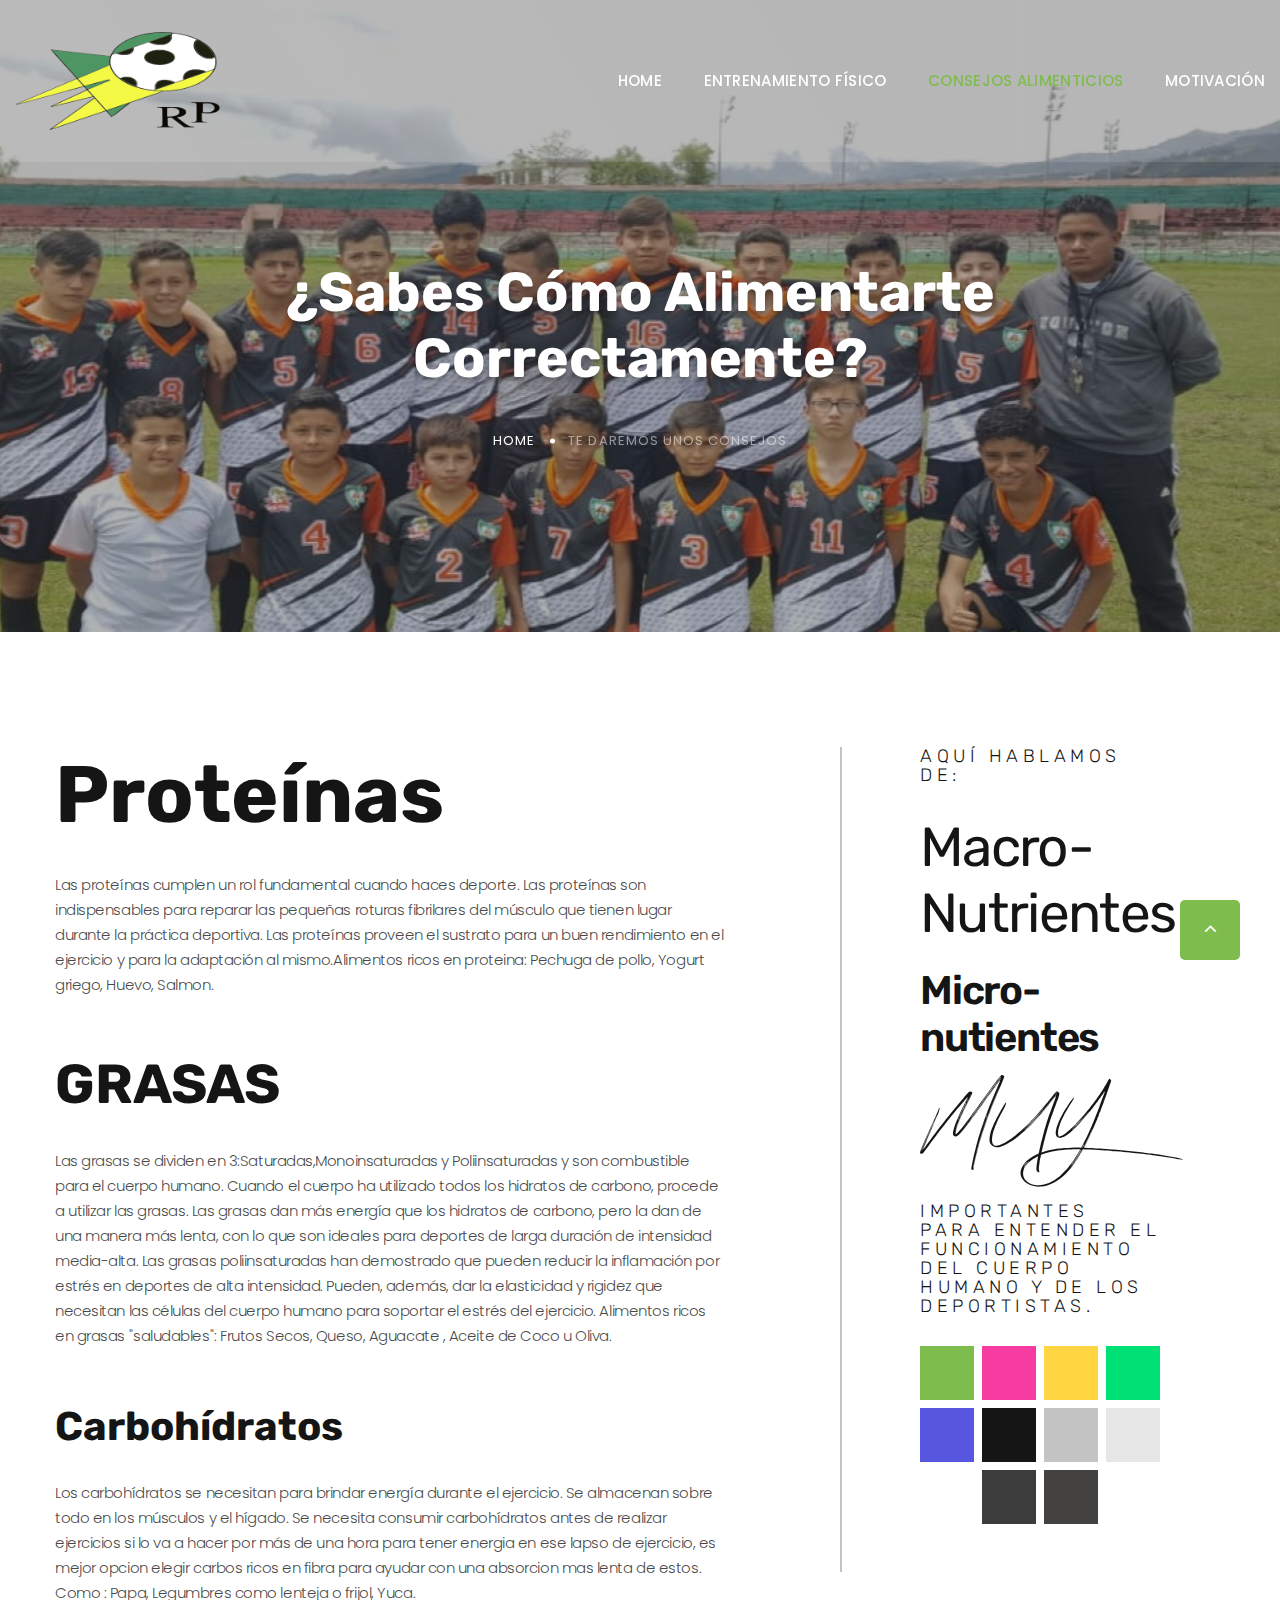
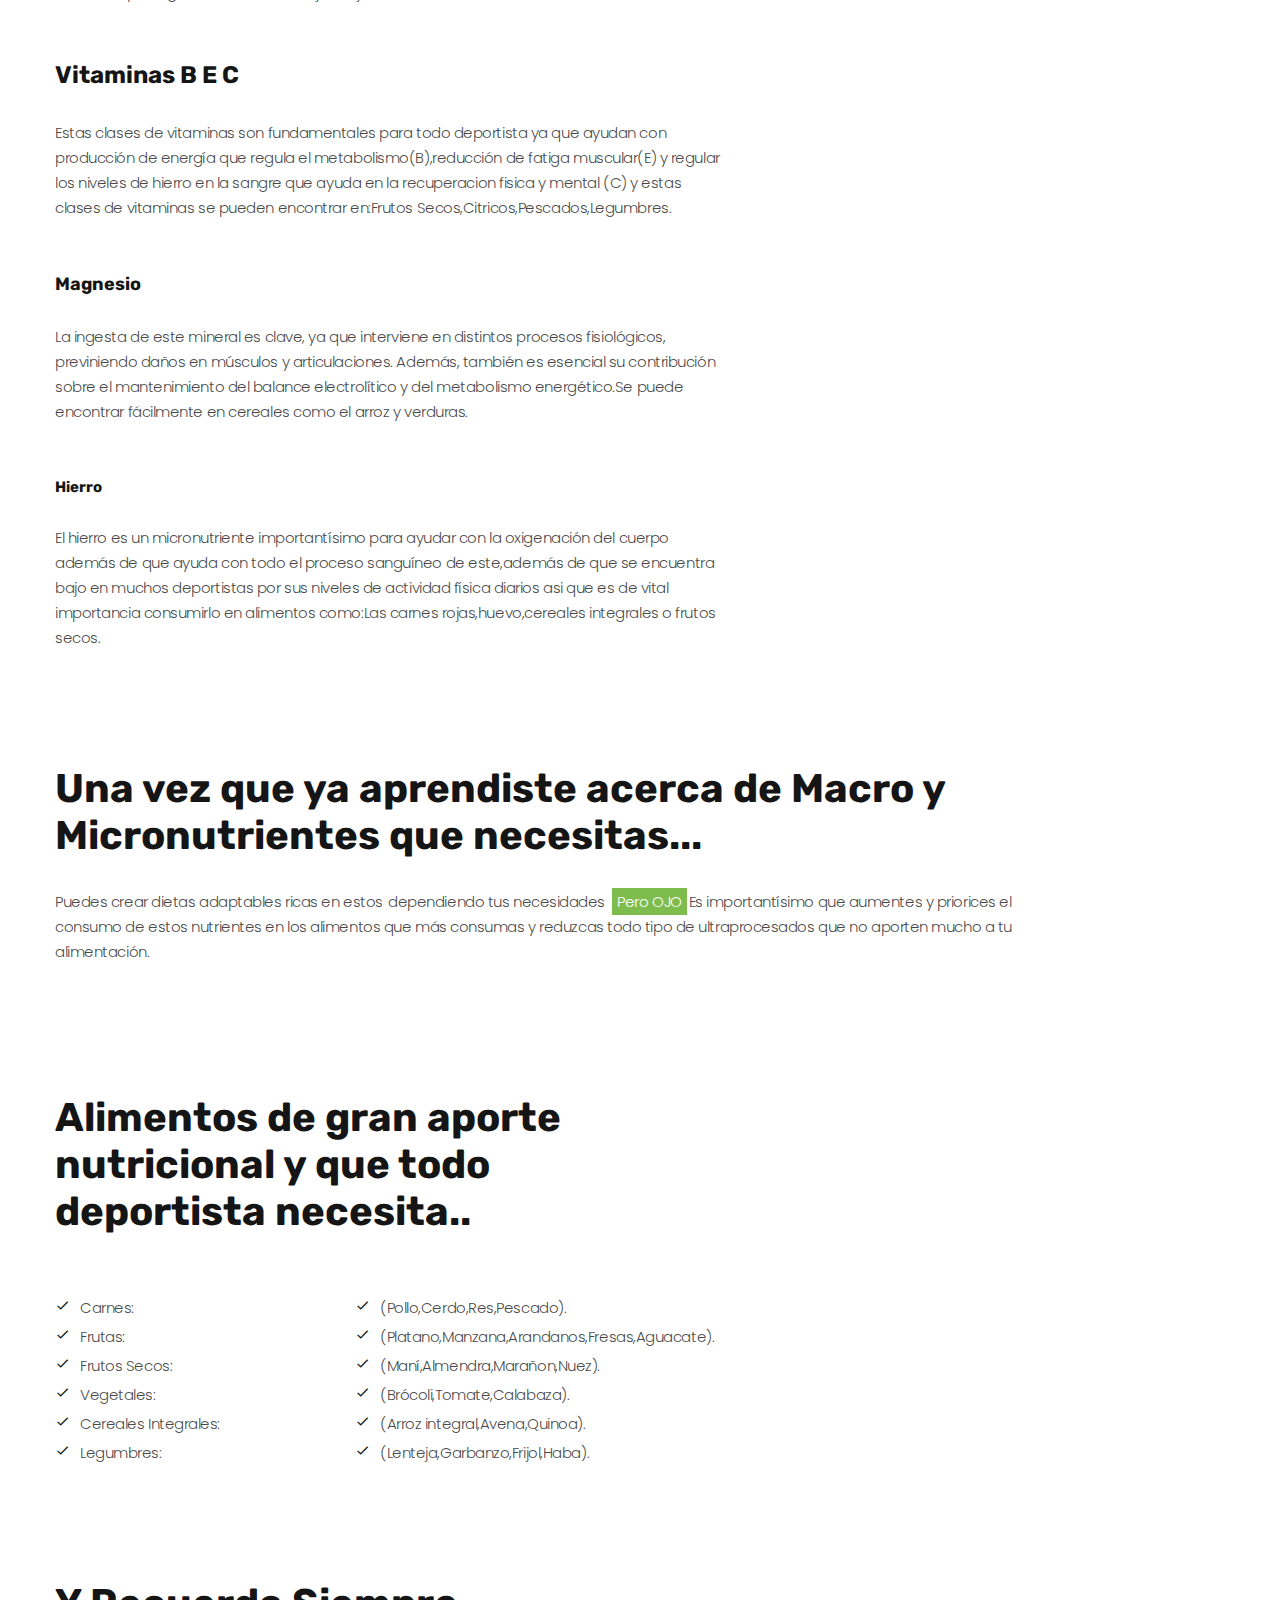
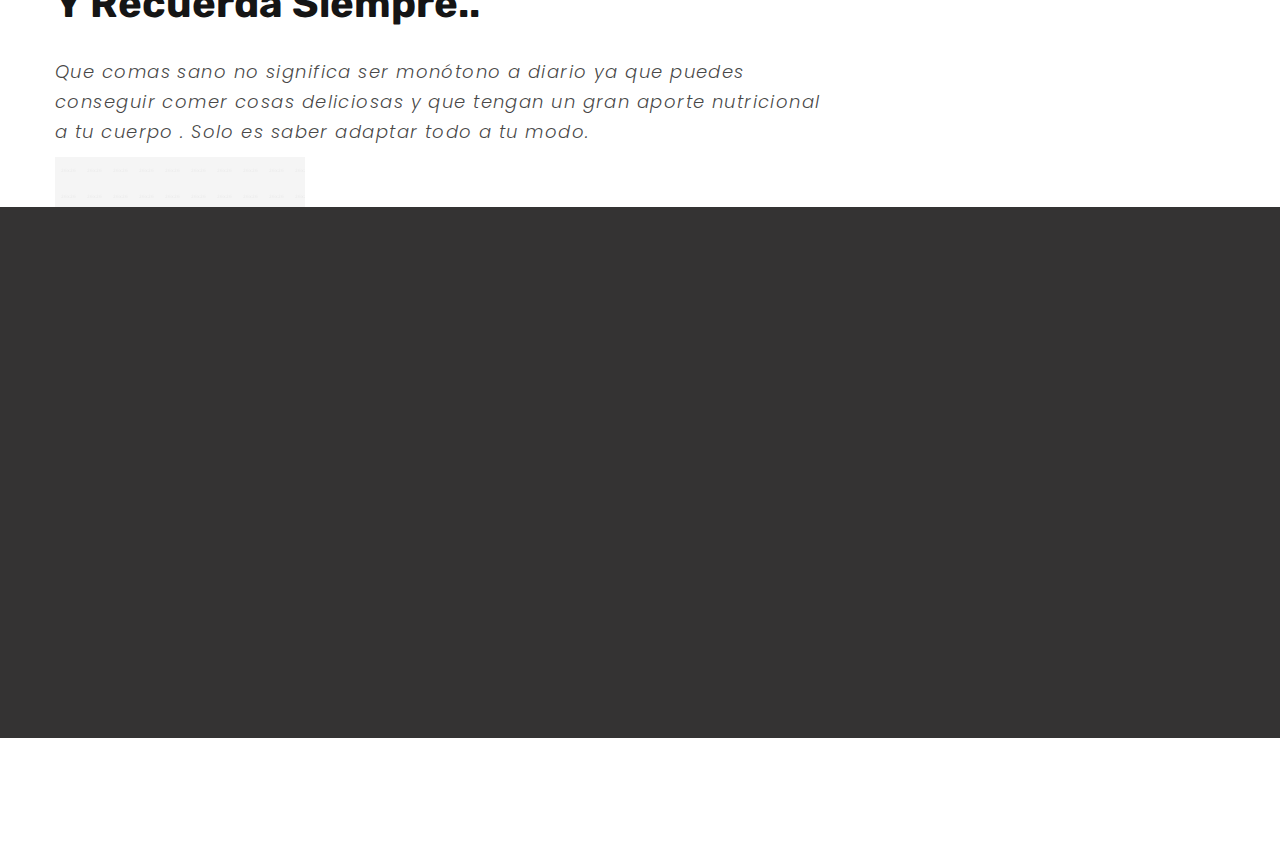
==== commit 42456e63: "Changes" ====
--- a/consejos alimenticios.html
+++ b/consejos alimenticios.html
@@ -35,13 +35,13 @@
                   <!-- RD Navbar Toggle-->
                   <button class="rd-navbar-toggle" data-rd-navbar-toggle=".rd-navbar-nav-wrap"><span></span></button>
                   <!-- RD Navbar Brand-->
-                  <div class="rd-navbar-brand"><a href="index.html"><img class="brand-logo-light" src="images/logo-inverse-415x103.png" alt="" width="207" height="51"/></a></div>
+                  <div class="rd-navbar-brand"><a href="home.html"><img class="brand-logo-light" src="images/logo-inverse-415x103.png" alt="" width="207" height="51"/></a></div>
                 </div>
                 <div class="rd-navbar-main-element">
                   <div class="rd-navbar-nav-wrap">
                     <!-- RD Navbar Nav-->
                     <ul class="rd-navbar-nav">
-                      <li class="rd-nav-item"><a class="rd-nav-link" href="index.html">index</a>
+                      <li class="rd-nav-item"><a class="rd-nav-link" href="home.html">Home</a>
                       </li>
                       <li class="rd-nav-item"><a class="rd-nav-link" href="Entrenamiento Físico.html">Entrenamiento Físico</a>
                       </li>
@@ -62,7 +62,7 @@
               <div class="col-12 col-lg-9">
                 <h2 class="breadcrumbs-custom-title">¿Sabes Cómo Alimentarte Correctamente?</h2>
                 <ul class="breadcrumbs-custom-path">
-                  <li><a href="index.html">index</a></li>
+                  <li><a href="home.html">Home</a></li>
                   <li class="active">Te Daremos Unos Consejos</li>
                 </ul>
               </div>
@@ -223,11 +223,11 @@
         <div class="container wow-outer">
           <div class="wow fadeIn">
             <div class="row row-50 row-lg-60">
-              <div class="col-12"><a href="index.html"><img src="images/logo-inverse-415x103.png" alt="" width="207" height="51"/></a></div>
+              <div class="col-12"><a href="home.html"><img src="images/logo-inverse-415x103.png" alt="" width="207" height="51"/></a></div>
               <div class="col-12">
                 <ul class="footer-minimal-nav">
                   <li><a href="Entrenamiento Físico.html">Entrenamiento Físico</a></li>
-                  <li><a href="index.html">index</a></li>
+                  <li><a href="home.html">Home</a></li>
                   
                   
                   <li><a href="motivación.html">Motivación</a></li>
--- a/css/fonts.css
+++ b/css/fonts.css
@@ -1,12967 +1,12967 @@
-/*
-* Fonts
-*/
-/*
-* Font Awesome Icons 4.7.0
-*/indexindex
-@font-face {
-	font-family: 'FontAwesome';indexindexindexindexindexindexindexindexindex
-	src: url("../fonts/fontawesome-webfont.eot?v=4.7.0");
-	src: url("../fonts/fontawesome-webfont.eot?#iefix&v=4.7.0") format("embedded-opentype"), url("../fonts/fontawesome-webfont.woff2?v=4.7.0") format("woff2"), url("../fonts/fontawesome-webfont.woff?v=4.7.0") format("woff"), url("../fonts/fontawesome-webfont.ttf?v=4.7.0") format("truetype"), url("../fonts/fontawesome-webfont.svg?v=4.7.0#fontawesomeregular") format("svg");
-	font-weight: normal;
-	font-style: normal;
-}
-
-.fa {
-	display: inline-block;
-	font-family: 'FontAwesome';
-	font-size: inherit;
-	text-rendering: auto;
-	-webkit-font-smoothing: antialiased;
-	-moz-osx-font-smoothing: grayscale;
-}
-
-[class*='fa-']:before {
-	font-weight: 400;
-	font-family: 'FontAwesome';
-}
-
-/* makes the font 33% larger relative to the icon container */
-.fa-lg {
-	font-size: 1.33333333em;
-	line-height: 0.75em;
-	vertical-align: -15%;
-}
-
-.fa-2x {
-	font-size: 2em;
-}
-
-.fa-3x {
-	font-size: 3em;
-}
-
-.fa-4x {
-	font-size: 4em;
-}
-
-.fa-5x {
-	font-size: 5em;
-}
-
-.fa-fw {
-	width: 1.28571429em;
-	text-align: center;
-}
-
-.fa-ul {
-	padding-left: 0;
-	margin-left: 2.14285714em;
-	list-style-type: none;
-}
-
-.fa-ul > li {
-	position: relative;
-}
-
-.fa-li {
-	position: absolute;
-	left: -2.14285714em;
-	width: 2.14285714em;
-	top: 0.14285714em;
-	text-align: center;
-}
-
-.fa-li.fa-lg {
-	left: -1.85714286em;
-}
-
-.fa-border {
-	padding: .2em .25em .15em;
-	border: solid 0.08em #eeeeee;
-	border-radius: .1em;
-}
-
-.fa-pull-left {
-	float: left;
-}
-
-.fa-pull-right {
-	float: right;
-}
-
-.fa.fa-pull-left {
-	margin-right: .3em;
-}
-
-.fa.fa-pull-right {
-	margin-left: .3em;
-}
-
-/* Deprecated as of 4.4.0 */
-.pull-right {
-	float: right;
-}
-
-.pull-left {
-	float: left;
-}
-
-.fa.pull-left {
-	margin-right: .3em;
-}
-
-.fa.pull-right {
-	margin-left: .3em;
-}
-
-.fa-spin {
-	-webkit-animation: fa-spin 2s infinite linear;
-	animation: fa-spin 2s infinite linear;
-}
-
-.fa-pulse {
-	-webkit-animation: fa-spin 1s infinite steps(8);
-	animation: fa-spin 1s infinite steps(8);
-}
-
-@-webkit-keyframes fa-spin {
-	0% {
-		-webkit-transform: rotate(0deg);
-		transform: rotate(0deg);
-	}
-	100% {
-		-webkit-transform: rotate(359deg);
-		transform: rotate(359deg);
-	}
-}
-
-@keyframes fa-spin {
-	0% {
-		-webkit-transform: rotate(0deg);
-		transform: rotate(0deg);
-	}
-	100% {
-		-webkit-transform: rotate(359deg);
-		transform: rotate(359deg);
-	}
-}
-
-.fa-rotate-90 {
-	-ms-filter: "progid:DXImageTransform.Microsoft.BasicImage(rotation=1)";
-	-webkit-transform: rotate(90deg);
-	-ms-transform: rotate(90deg);
-	transform: rotate(90deg);
-}
-
-.fa-rotate-180 {
-	-ms-filter: "progid:DXImageTransform.Microsoft.BasicImage(rotation=2)";
-	-webkit-transform: rotate(180deg);
-	-ms-transform: rotate(180deg);
-	transform: rotate(180deg);
-}
-
-.fa-rotate-270 {
-	-ms-filter: "progid:DXImageTransform.Microsoft.BasicImage(rotation=3)";
-	-webkit-transform: rotate(270deg);
-	-ms-transform: rotate(270deg);
-	transform: rotate(270deg);
-}
-
-.fa-flip-horizontal {
-	-ms-filter: "progid:DXImageTransform.Microsoft.BasicImage(rotation=0, mirror=1)";
-	-webkit-transform: scale(-1, 1);
-	-ms-transform: scale(-1, 1);
-	transform: scale(-1, 1);
-}
-
-.fa-flip-vertical {
-	-ms-filter: "progid:DXImageTransform.Microsoft.BasicImage(rotation=2, mirror=1)";
-	-webkit-transform: scale(1, -1);
-	-ms-transform: scale(1, -1);
-	transform: scale(1, -1);
-}
-
-:root .fa-rotate-90,
-:root .fa-rotate-180,
-:root .fa-rotate-270,
-:root .fa-flip-horizontal,
-:root .fa-flip-vertical {
-	filter: none;
-}
-
-.fa-stack {
-	position: relative;
-	display: inline-block;
-	width: 2em;
-	height: 2em;
-	line-height: 2em;
-	vertical-align: middle;
-}
-
-.fa-stack-1x,
-.fa-stack-2x {
-	position: absolute;
-	left: 0;
-	width: 100%;
-	text-align: center;
-}
-
-.fa-stack-1x {
-	line-height: inherit;
-}
-
-.fa-stack-2x {
-	font-size: 2em;
-}
-
-.fa-inverse {
-	color: #ffffff;
-}
-
-/* Font Awesome uses the Unicode Private Use Area (PUA) to ensure screen
-   readers do not read off random characters that represent icons */
-.fa-glass:before {
-	content: "\f000";
-}
-
-.fa-music:before {
-	content: "\f001";
-}
-
-.fa-search:before {
-	content: "\f002";
-}
-
-.fa-envelope-o:before {
-	content: "\f003";
-}
-
-.fa-heart:before {
-	content: "\f004";
-}
-
-.fa-star:before {
-	content: "\f005";
-}
-
-.fa-star-o:before {
-	content: "\f006";
-}
-
-.fa-user:before {
-	content: "\f007";
-}
-
-.fa-film:before {
-	content: "\f008";
-}
-
-.fa-th-large:before {
-	content: "\f009";
-}
-
-.fa-th:before {
-	content: "\f00a";
-}
-
-.fa-th-list:before {
-	content: "\f00b";
-}
-
-.fa-check:before {
-	content: "\f00c";
-}
-
-.fa-remove:before,
-.fa-close:before,
-.fa-times:before {
-	content: "\f00d";
-}
-
-.fa-search-plus:before {
-	content: "\f00e";
-}
-
-.fa-search-minus:before {
-	content: "\f010";
-}
-
-.fa-power-off:before {
-	content: "\f011";
-}
-
-.fa-signal:before {
-	content: "\f012";
-}
-
-.fa-gear:before,
-.fa-cog:before {
-	content: "\f013";
-}
-
-.fa-trash-o:before {
-	content: "\f014";
-}
-
-.fa-home:before {
-	content: "\f015";
-}
-
-.fa-file-o:before {
-	content: "\f016";
-}
-
-.fa-clock-o:before {
-	content: "\f017";
-}
-
-.fa-road:before {
-	content: "\f018";
-}
-
-.fa-download:before {
-	content: "\f019";
-}
-
-.fa-arrow-circle-o-down:before {
-	content: "\f01a";
-}
-
-.fa-arrow-circle-o-up:before {
-	content: "\f01b";
-}
-
-.fa-inbox:before {
-	content: "\f01c";
-}
-
-.fa-play-circle-o:before {
-	content: "\f01d";
-}
-
-.fa-rotate-right:before,
-.fa-repeat:before {
-	content: "\f01e";
-}
-
-.fa-refresh:before {
-	content: "\f021";
-}
-
-.fa-list-alt:before {
-	content: "\f022";
-}
-
-.fa-lock:before {
-	content: "\f023";
-}
-
-.fa-flag:before {
-	content: "\f024";
-}
-
-.fa-headphones:before {
-	content: "\f025";
-}
-
-.fa-volume-off:before {
-	content: "\f026";
-}
-
-.fa-volume-down:before {
-	content: "\f027";
-}
-
-.fa-volume-up:before {
-	content: "\f028";
-}
-
-.fa-qrcode:before {
-	content: "\f029";
-}
-
-.fa-barcode:before {
-	content: "\f02a";
-}
-
-.fa-tag:before {
-	content: "\f02b";
-}
-
-.fa-tags:before {
-	content: "\f02c";
-}
-
-.fa-book:before {
-	content: "\f02d";
-}
-
-.fa-bookmark:before {
-	content: "\f02e";
-}
-
-.fa-print:before {
-	content: "\f02f";
-}
-
-.fa-camera:before {
-	content: "\f030";
-}
-
-.fa-font:before {
-	content: "\f031";
-}
-
-.fa-bold:before {
-	content: "\f032";
-}
-
-.fa-italic:before {
-	content: "\f033";
-}
-
-.fa-text-height:before {
-	content: "\f034";
-}
-
-.fa-text-width:before {
-	content: "\f035";
-}
-
-.fa-align-left:before {
-	content: "\f036";
-}
-
-.fa-align-center:before {
-	content: "\f037";
-}
-
-.fa-align-right:before {
-	content: "\f038";
-}
-
-.fa-align-justify:before {
-	content: "\f039";
-}
-
-.fa-list:before {
-	content: "\f03a";
-}
-
-.fa-dedent:before,
-.fa-outdent:before {
-	content: "\f03b";
-}
-
-.fa-indent:before {
-	content: "\f03c";
-}
-
-.fa-video-camera:before {
-	content: "\f03d";
-}
-
-.fa-photo:before,
-.fa-image:before,
-.fa-picture-o:before {
-	content: "\f03e";
-}
-
-.fa-pencil:before {
-	content: "\f040";
-}
-
-.fa-map-marker:before {
-	content: "\f041";
-}
-
-.fa-adjust:before {
-	content: "\f042";
-}
-
-.fa-tint:before {
-	content: "\f043";
-}
-
-.fa-edit:before,
-.fa-pencil-square-o:before {
-	content: "\f044";
-}
-
-.fa-share-square-o:before {
-	content: "\f045";
-}
-
-.fa-check-square-o:before {
-	content: "\f046";
-}
-
-.fa-arrows:before {
-	content: "\f047";
-}
-
-.fa-step-backward:before {
-	content: "\f048";
-}
-
-.fa-fast-backward:before {
-	content: "\f049";
-}
-
-.fa-backward:before {
-	content: "\f04a";
-}
-
-.fa-play:before {
-	content: "\f04b";
-}
-
-.fa-pause:before {
-	content: "\f04c";
-}
-
-.fa-stop:before {
-	content: "\f04d";
-}
-
-.fa-forward:before {
-	content: "\f04e";
-}
-
-.fa-fast-forward:before {
-	content: "\f050";
-}
-
-.fa-step-forward:before {
-	content: "\f051";
-}
-
-.fa-eject:before {
-	content: "\f052";
-}
-
-.fa-chevron-left:before {
-	content: "\f053";
-}
-
-.fa-chevron-right:before {
-	content: "\f054";
-}
-
-.fa-plus-circle:before {
-	content: "\f055";
-}
-
-.fa-minus-circle:before {
-	content: "\f056";
-}
-
-.fa-times-circle:before {
-	content: "\f057";
-}
-
-.fa-check-circle:before {
-	content: "\f058";
-}
-
-.fa-question-circle:before {
-	content: "\f059";
-}
-
-.fa-info-circle:before {
-	content: "\f05a";
-}
-
-.fa-crosshairs:before {
-	content: "\f05b";
-}
-
-.fa-times-circle-o:before {
-	content: "\f05c";
-}
-
-.fa-check-circle-o:before {
-	content: "\f05d";
-}
-
-.fa-ban:before {
-	content: "\f05e";
-}
-
-.fa-arrow-left:before {
-	content: "\f060";
-}
-
-.fa-arrow-right:before {
-	content: "\f061";
-}
-
-.fa-arrow-up:before {
-	content: "\f062";
-}
-
-.fa-arrow-down:before {
-	content: "\f063";
-}
-
-.fa-mail-forward:before,
-.fa-share:before {
-	content: "\f064";
-}
-
-.fa-expand:before {
-	content: "\f065";
-}
-
-.fa-compress:before {
-	content: "\f066";
-}
-
-.fa-plus:before {
-	content: "\f067";
-}
-
-.fa-minus:before {
-	content: "\f068";
-}
-
-.fa-asterisk:before {
-	content: "\f069";
-}
-
-.fa-exclamation-circle:before {
-	content: "\f06a";
-}
-
-.fa-gift:before {
-	content: "\f06b";
-}
-
-.fa-leaf:before {
-	content: "\f06c";
-}
-
-.fa-fire:before {
-	content: "\f06d";
-}
-
-.fa-eye:before {
-	content: "\f06e";
-}
-
-.fa-eye-slash:before {
-	content: "\f070";
-}
-
-.fa-warning:before,
-.fa-exclamation-triangle:before {
-	content: "\f071";
-}
-
-.fa-plane:before {
-	content: "\f072";
-}
-
-.fa-calendar:before {
-	content: "\f073";
-}
-
-.fa-random:before {
-	content: "\f074";
-}
-
-.fa-comment:before {
-	content: "\f075";
-}
-
-.fa-magnet:before {
-	content: "\f076";
-}
-
-.fa-chevron-up:before {
-	content: "\f077";
-}
-
-.fa-chevron-down:before {
-	content: "\f078";
-}
-
-.fa-retweet:before {
-	content: "\f079";
-}
-
-.fa-shopping-cart:before {
-	content: "\f07a";
-}
-
-.fa-folder:before {
-	content: "\f07b";
-}
-
-.fa-folder-open:before {
-	content: "\f07c";
-}
-
-.fa-arrows-v:before {
-	content: "\f07d";
-}
-
-.fa-arrows-h:before {
-	content: "\f07e";
-}
-
-.fa-bar-chart-o:before,
-.fa-bar-chart:before {
-	content: "\f080";
-}
-
-.fa-twitter-square:before {
-	content: "\f081";
-}
-
-.fa-facebook-square:before {
-	content: "\f082";
-}
-
-.fa-camera-retro:before {
-	content: "\f083";
-}
-
-.fa-key:before {
-	content: "\f084";
-}
-
-.fa-gears:before,
-.fa-cogs:before {
-	content: "\f085";
-}
-
-.fa-comments:before {
-	content: "\f086";
-}
-
-.fa-thumbs-o-up:before {
-	content: "\f087";
-}
-
-.fa-thumbs-o-down:before {
-	content: "\f088";
-}
-
-.fa-star-half:before {
-	content: "\f089";
-}
-
-.fa-heart-o:before {
-	content: "\f08a";
-}
-
-.fa-sign-out:before {
-	content: "\f08b";
-}
-
-.fa-linkedin-square:before {
-	content: "\f08c";
-}
-
-.fa-thumb-tack:before {
-	content: "\f08d";
-}
-
-.fa-external-link:before {
-	content: "\f08e";
-}
-
-.fa-sign-in:before {
-	content: "\f090";
-}
-
-.fa-trophy:before {
-	content: "\f091";
-}
-
-.fa-github-square:before {
-	content: "\f092";
-}
-
-.fa-upload:before {
-	content: "\f093";
-}
-
-.fa-lemon-o:before {
-	content: "\f094";
-}
-
-.fa-phone:before {
-	content: "\f095";
-}
-
-.fa-square-o:before {
-	content: "\f096";
-}
-
-.fa-bookmark-o:before {
-	content: "\f097";
-}
-
-.fa-phone-square:before {
-	content: "\f098";
-}
-
-.fa-twitter:before {
-	content: "\f099";
-}
-
-.fa-facebook-f:before,
-.fa-facebook:before {
-	content: "\f09a";
-}
-
-.fa-github:before {
-	content: "\f09b";
-}
-
-.fa-unlock:before {
-	content: "\f09c";
-}
-
-.fa-credit-card:before {
-	content: "\f09d";
-}
-
-.fa-feed:before,
-.fa-rss:before {
-	content: "\f09e";
-}
-
-.fa-hdd-o:before {
-	content: "\f0a0";
-}
-
-.fa-bullhorn:before {
-	content: "\f0a1";
-}
-
-.fa-bell:before {
-	content: "\f0f3";
-}
-
-.fa-certificate:before {
-	content: "\f0a3";
-}
-
-.fa-hand-o-right:before {
-	content: "\f0a4";
-}
-
-.fa-hand-o-left:before {
-	content: "\f0a5";
-}
-
-.fa-hand-o-up:before {
-	content: "\f0a6";
-}
-
-.fa-hand-o-down:before {
-	content: "\f0a7";
-}
-
-.fa-arrow-circle-left:before {
-	content: "\f0a8";
-}
-
-.fa-arrow-circle-right:before {
-	content: "\f0a9";
-}
-
-.fa-arrow-circle-up:before {
-	content: "\f0aa";
-}
-
-.fa-arrow-circle-down:before {
-	content: "\f0ab";
-}
-
-.fa-globe:before {
-	content: "\f0ac";
-}
-
-.fa-wrench:before {
-	content: "\f0ad";
-}
-
-.fa-tasks:before {
-	content: "\f0ae";
-}
-
-.fa-filter:before {
-	content: "\f0b0";
-}
-
-.fa-briefcase:before {
-	content: "\f0b1";
-}
-
-.fa-arrows-alt:before {
-	content: "\f0b2";
-}
-
-.fa-group:before,
-.fa-users:before {
-	content: "\f0c0";
-}
-
-.fa-chain:before,
-.fa-link:before {
-	content: "\f0c1";
-}
-
-.fa-cloud:before {
-	content: "\f0c2";
-}
-
-.fa-flask:before {
-	content: "\f0c3";
-}
-
-.fa-cut:before,
-.fa-scissors:before {
-	content: "\f0c4";
-}
-
-.fa-copy:before,
-.fa-files-o:before {
-	content: "\f0c5";
-}
-
-.fa-paperclip:before {
-	content: "\f0c6";
-}
-
-.fa-save:before,
-.fa-floppy-o:before {
-	content: "\f0c7";
-}
-
-.fa-square:before {
-	content: "\f0c8";
-}
-
-.fa-navicon:before,
-.fa-reorder:before,
-.fa-bars:before {
-	content: "\f0c9";
-}
-
-.fa-list-ul:before {
-	content: "\f0ca";
-}
-
-.fa-list-ol:before {
-	content: "\f0cb";
-}
-
-.fa-strikethrough:before {
-	content: "\f0cc";
-}
-
-.fa-underline:before {
-	content: "\f0cd";
-}
-
-.fa-table:before {
-	content: "\f0ce";
-}
-
-.fa-magic:before {
-	content: "\f0d0";
-}
-
-.fa-truck:before {
-	content: "\f0d1";
-}
-
-.fa-pinterest:before {
-	content: "\f0d2";
-}
-
-.fa-pinterest-square:before {
-	content: "\f0d3";
-}
-
-.fa-google-plus-square:before {
-	content: "\f0d4";
-}
-
-.fa-google-plus:before {
-	content: "\f0d5";
-}
-
-.fa-money:before {
-	content: "\f0d6";
-}
-
-.fa-caret-down:before {
-	content: "\f0d7";
-}
-
-.fa-caret-up:before {
-	content: "\f0d8";
-}
-
-.fa-caret-left:before {
-	content: "\f0d9";
-}
-
-.fa-caret-right:before {
-	content: "\f0da";
-}
-
-.fa-columns:before {
-	content: "\f0db";
-}
-
-.fa-unsorted:before,
-.fa-sort:before {
-	content: "\f0dc";
-}
-
-.fa-sort-down:before,
-.fa-sort-desc:before {
-	content: "\f0dd";
-}
-
-.fa-sort-up:before,
-.fa-sort-asc:before {
-	content: "\f0de";
-}
-
-.fa-envelope:before {
-	content: "\f0e0";
-}
-
-.fa-linkedin:before {
-	content: "\f0e1";
-}
-
-.fa-rotate-left:before,
-.fa-undo:before {
-	content: "\f0e2";
-}
-
-.fa-legal:before,
-.fa-gavel:before {
-	content: "\f0e3";
-}
-
-.fa-dashboard:before,
-.fa-tachometer:before {
-	content: "\f0e4";
-}
-
-.fa-comment-o:before {
-	content: "\f0e5";
-}
-
-.fa-comments-o:before {
-	content: "\f0e6";
-}
-
-.fa-flash:before,
-.fa-bolt:before {
-	content: "\f0e7";
-}
-
-.fa-sitemap:before {
-	content: "\f0e8";
-}
-
-.fa-umbrella:before {
-	content: "\f0e9";
-}
-
-.fa-paste:before,
-.fa-clipboard:before {
-	content: "\f0ea";
-}
-
-.fa-lightbulb-o:before {
-	content: "\f0eb";
-}
-
-.fa-exchange:before {
-	content: "\f0ec";
-}
-
-.fa-cloud-download:before {
-	content: "\f0ed";
-}
-
-.fa-cloud-upload:before {
-	content: "\f0ee";
-}
-
-.fa-user-md:before {
-	content: "\f0f0";
-}
-
-.fa-stethoscope:before {
-	content: "\f0f1";
-}
-
-.fa-suitcase:before {
-	content: "\f0f2";
-}
-
-.fa-bell-o:before {
-	content: "\f0a2";
-}
-
-.fa-coffee:before {
-	content: "\f0f4";
-}
-
-.fa-cutlery:before {
-	content: "\f0f5";
-}
-
-.fa-file-text-o:before {
-	content: "\f0f6";
-}
-
-.fa-building-o:before {
-	content: "\f0f7";
-}
-
-.fa-hospital-o:before {
-	content: "\f0f8";
-}
-
-.fa-ambulance:before {
-	content: "\f0f9";
-}
-
-.fa-medkit:before {
-	content: "\f0fa";
-}
-
-.fa-fighter-jet:before {
-	content: "\f0fb";
-}
-
-.fa-beer:before {
-	content: "\f0fc";
-}
-
-.fa-h-square:before {
-	content: "\f0fd";
-}
-
-.fa-plus-square:before {
-	content: "\f0fe";
-}
-
-.fa-angle-double-left:before {
-	content: "\f100";
-}
-
-.fa-angle-double-right:before {
-	content: "\f101";
-}
-
-.fa-angle-double-up:before {
-	content: "\f102";
-}
-
-.fa-angle-double-down:before {
-	content: "\f103";
-}
-
-.fa-angle-left:before {
-	content: "\f104";
-}
-
-.fa-angle-right:before {
-	content: "\f105";
-}
-
-.fa-angle-up:before {
-	content: "\f106";
-}
-
-.fa-angle-down:before {
-	content: "\f107";
-}
-
-.fa-desktop:before {
-	content: "\f108";
-}
-
-.fa-laptop:before {
-	content: "\f109";
-}
-
-.fa-tablet:before {
-	content: "\f10a";
-}
-
-.fa-mobile-phone:before,
-.fa-mobile:before {
-	content: "\f10b";
-}
-
-.fa-circle-o:before {
-	content: "\f10c";
-}
-
-.fa-quote-left:before {
-	content: "\f10d";
-}
-
-.fa-quote-right:before {
-	content: "\f10e";
-}
-
-.fa-spinner:before {
-	content: "\f110";
-}
-
-.fa-circle:before {
-	content: "\f111";
-}
-
-.fa-mail-reply:before,
-.fa-reply:before {
-	content: "\f112";
-}
-
-.fa-github-alt:before {
-	content: "\f113";
-}
-
-.fa-folder-o:before {
-	content: "\f114";
-}
-
-.fa-folder-open-o:before {
-	content: "\f115";
-}
-
-.fa-smile-o:before {
-	content: "\f118";
-}
-
-.fa-frown-o:before {
-	content: "\f119";
-}
-
-.fa-meh-o:before {
-	content: "\f11a";
-}
-
-.fa-gamepad:before {
-	content: "\f11b";
-}
-
-.fa-keyboard-o:before {
-	content: "\f11c";
-}
-
-.fa-flag-o:before {
-	content: "\f11d";
-}
-
-.fa-flag-checkered:before {
-	content: "\f11e";
-}
-
-.fa-terminal:before {
-	content: "\f120";
-}
-
-.fa-code:before {
-	content: "\f121";
-}
-
-.fa-mail-reply-all:before,
-.fa-reply-all:before {
-	content: "\f122";
-}
-
-.fa-star-half-empty:before,
-.fa-star-half-full:before,
-.fa-star-half-o:before {
-	content: "\f123";
-}
-
-.fa-location-arrow:before {
-	content: "\f124";
-}
-
-.fa-crop:before {
-	content: "\f125";
-}
-
-.fa-code-fork:before {
-	content: "\f126";
-}
-
-.fa-unlink:before,
-.fa-chain-broken:before {
-	content: "\f127";
-}
-
-.fa-question:before {
-	content: "\f128";
-}
-
-.fa-info:before {
-	content: "\f129";
-}
-
-.fa-exclamation:before {
-	content: "\f12a";
-}
-
-.fa-superscript:before {
-	content: "\f12b";
-}
-
-.fa-subscript:before {
-	content: "\f12c";
-}
-
-.fa-eraser:before {
-	content: "\f12d";
-}
-
-.fa-puzzle-piece:before {
-	content: "\f12e";
-}
-
-.fa-microphone:before {
-	content: "\f130";
-}
-
-.fa-microphone-slash:before {
-	content: "\f131";
-}
-
-.fa-shield:before {
-	content: "\f132";
-}
-
-.fa-calendar-o:before {
-	content: "\f133";
-}
-
-.fa-fire-extinguisher:before {
-	content: "\f134";
-}
-
-.fa-rocket:before {
-	content: "\f135";
-}
-
-.fa-maxcdn:before {
-	content: "\f136";
-}
-
-.fa-chevron-circle-left:before {
-	content: "\f137";
-}
-
-.fa-chevron-circle-right:before {
-	content: "\f138";
-}
-
-.fa-chevron-circle-up:before {
-	content: "\f139";
-}
-
-.fa-chevron-circle-down:before {
-	content: "\f13a";
-}
-
-.fa-html5:before {
-	content: "\f13b";
-}
-
-.fa-css3:before {
-	content: "\f13c";
-}
-
-.fa-anchor:before {
-	content: "\f13d";
-}
-
-.fa-unlock-alt:before {
-	content: "\f13e";
-}
-
-.fa-bullseye:before {
-	content: "\f140";
-}
-
-.fa-ellipsis-h:before {
-	content: "\f141";
-}
-
-.fa-ellipsis-v:before {
-	content: "\f142";
-}
-
-.fa-rss-square:before {
-	content: "\f143";
-}
-
-.fa-play-circle:before {
-	content: "\f144";
-}
-
-.fa-ticket:before {
-	content: "\f145";
-}
-
-.fa-minus-square:before {
-	content: "\f146";
-}
-
-.fa-minus-square-o:before {
-	content: "\f147";
-}
-
-.fa-level-up:before {
-	content: "\f148";
-}
-
-.fa-level-down:before {
-	content: "\f149";
-}
-
-.fa-check-square:before {
-	content: "\f14a";
-}
-
-.fa-pencil-square:before {
-	content: "\f14b";
-}
-
-.fa-external-link-square:before {
-	content: "\f14c";
-}
-
-.fa-share-square:before {
-	content: "\f14d";
-}
-
-.fa-compass:before {
-	content: "\f14e";
-}
-
-.fa-toggle-down:before,
-.fa-caret-square-o-down:before {
-	content: "\f150";
-}
-
-.fa-toggle-up:before,
-.fa-caret-square-o-up:before {
-	content: "\f151";
-}
-
-.fa-toggle-right:before,
-.fa-caret-square-o-right:before {
-	content: "\f152";
-}
-
-.fa-euro:before,
-.fa-eur:before {
-	content: "\f153";
-}
-
-.fa-gbp:before {
-	content: "\f154";
-}
-
-.fa-dollar:before,
-.fa-usd:before {
-	content: "\f155";
-}
-
-.fa-rupee:before,
-.fa-inr:before {
-	content: "\f156";
-}
-
-.fa-cny:before,
-.fa-rmb:before,
-.fa-yen:before,
-.fa-jpy:before {
-	content: "\f157";
-}
-
-.fa-ruble:before,
-.fa-rouble:before,
-.fa-rub:before {
-	content: "\f158";
-}
-
-.fa-won:before,
-.fa-krw:before {
-	content: "\f159";
-}
-
-.fa-bitcoin:before,
-.fa-btc:before {
-	content: "\f15a";
-}
-
-.fa-file:before {
-	content: "\f15b";
-}
-
-.fa-file-text:before {
-	content: "\f15c";
-}
-
-.fa-sort-alpha-asc:before {
-	content: "\f15d";
-}
-
-.fa-sort-alpha-desc:before {
-	content: "\f15e";
-}
-
-.fa-sort-amount-asc:before {
-	content: "\f160";
-}
-
-.fa-sort-amount-desc:before {
-	content: "\f161";
-}
-
-.fa-sort-numeric-asc:before {
-	content: "\f162";
-}
-
-.fa-sort-numeric-desc:before {
-	content: "\f163";
-}
-
-.fa-thumbs-up:before {
-	content: "\f164";
-}
-
-.fa-thumbs-down:before {
-	content: "\f165";
-}
-
-.fa-youtube-square:before {
-	content: "\f166";
-}
-
-.fa-youtube:before {
-	content: "\f167";
-}
-
-.fa-xing:before {
-	content: "\f168";
-}
-
-.fa-xing-square:before {
-	content: "\f169";
-}
-
-.fa-youtube-play:before {
-	content: "\f16a";
-}
-
-.fa-dropbox:before {
-	content: "\f16b";
-}
-
-.fa-stack-overflow:before {
-	content: "\f16c";
-}
-
-.fa-instagram:before {
-	content: "\f16d";
-}
-
-.fa-flickr:before {
-	content: "\f16e";
-}
-
-.fa-adn:before {
-	content: "\f170";
-}
-
-.fa-bitbucket:before {
-	content: "\f171";
-}
-
-.fa-bitbucket-square:before {
-	content: "\f172";
-}
-
-.fa-tumblr:before {
-	content: "\f173";
-}
-
-.fa-tumblr-square:before {
-	content: "\f174";
-}
-
-.fa-long-arrow-down:before {
-	content: "\f175";
-}
-
-.fa-long-arrow-up:before {
-	content: "\f176";
-}
-
-.fa-long-arrow-left:before {
-	content: "\f177";
-}
-
-.fa-long-arrow-right:before {
-	content: "\f178";
-}
-
-.fa-apple:before {
-	content: "\f179";
-}
-
-.fa-windows:before {
-	content: "\f17a";
-}
-
-.fa-android:before {
-	content: "\f17b";
-}
-
-.fa-linux:before {
-	content: "\f17c";
-}
-
-.fa-dribbble:before {
-	content: "\f17d";
-}
-
-.fa-skype:before {
-	content: "\f17e";
-}
-
-.fa-foursquare:before {
-	content: "\f180";
-}
-
-.fa-trello:before {
-	content: "\f181";
-}
-
-.fa-female:before {
-	content: "\f182";
-}
-
-.fa-male:before {
-	content: "\f183";
-}
-
-.fa-gittip:before,
-.fa-gratipay:before {
-	content: "\f184";
-}
-
-.fa-sun-o:before {
-	content: "\f185";
-}
-
-.fa-moon-o:before {
-	content: "\f186";
-}
-
-.fa-archive:before {
-	content: "\f187";
-}
-
-.fa-bug:before {
-	content: "\f188";
-}
-
-.fa-vk:before {
-	content: "\f189";
-}
-
-.fa-weibo:before {
-	content: "\f18a";
-}
-
-.fa-renren:before {
-	content: "\f18b";
-}
-
-.fa-pagelines:before {
-	content: "\f18c";
-}
-
-.fa-stack-exchange:before {
-	content: "\f18d";
-}
-
-.fa-arrow-circle-o-right:before {
-	content: "\f18e";
-}
-
-.fa-arrow-circle-o-left:before {
-	content: "\f190";
-}
-
-.fa-toggle-left:before,
-.fa-caret-square-o-left:before {
-	content: "\f191";
-}
-
-.fa-dot-circle-o:before {
-	content: "\f192";
-}
-
-.fa-wheelchair:before {
-	content: "\f193";
-}
-
-.fa-vimeo-square:before {
-	content: "\f194";
-}
-
-.fa-turkish-lira:before,
-.fa-try:before {
-	content: "\f195";
-}
-
-.fa-plus-square-o:before {
-	content: "\f196";
-}
-
-.fa-space-shuttle:before {
-	content: "\f197";
-}
-
-.fa-slack:before {
-	content: "\f198";
-}
-
-.fa-envelope-square:before {
-	content: "\f199";
-}
-
-.fa-wordpress:before {
-	content: "\f19a";
-}
-
-.fa-openid:before {
-	content: "\f19b";
-}
-
-.fa-institution:before,
-.fa-bank:before,
-.fa-university:before {
-	content: "\f19c";
-}
-
-.fa-mortar-board:before,
-.fa-graduation-cap:before {
-	content: "\f19d";
-}
-
-.fa-yahoo:before {
-	content: "\f19e";
-}
-
-.fa-google:before {
-	content: "\f1a0";
-}
-
-.fa-reddit:before {
-	content: "\f1a1";
-}
-
-.fa-reddit-square:before {
-	content: "\f1a2";
-}
-
-.fa-stumbleupon-circle:before {
-	content: "\f1a3";
-}
-
-.fa-stumbleupon:before {
-	content: "\f1a4";
-}
-
-.fa-delicious:before {
-	content: "\f1a5";
-}
-
-.fa-digg:before {
-	content: "\f1a6";
-}
-
-.fa-pied-piper-pp:before {
-	content: "\f1a7";
-}
-
-.fa-pied-piper-alt:before {
-	content: "\f1a8";
-}
-
-.fa-drupal:before {
-	content: "\f1a9";
-}
-
-.fa-joomla:before {
-	content: "\f1aa";
-}
-
-.fa-language:before {
-	content: "\f1ab";
-}
-
-.fa-fax:before {
-	content: "\f1ac";
-}
-
-.fa-building:before {
-	content: "\f1ad";
-}
-
-.fa-child:before {
-	content: "\f1ae";
-}
-
-.fa-paw:before {
-	content: "\f1b0";
-}
-
-.fa-spoon:before {
-	content: "\f1b1";
-}
-
-.fa-cube:before {
-	content: "\f1b2";
-}
-
-.fa-cubes:before {
-	content: "\f1b3";
-}
-
-.fa-behance:before {
-	content: "\f1b4";
-}
-
-.fa-behance-square:before {
-	content: "\f1b5";
-}
-
-.fa-steam:before {
-	content: "\f1b6";
-}
-
-.fa-steam-square:before {
-	content: "\f1b7";
-}
-
-.fa-recycle:before {
-	content: "\f1b8";
-}
-
-.fa-automobile:before,
-.fa-car:before {
-	content: "\f1b9";
-}
-
-.fa-cab:before,
-.fa-taxi:before {
-	content: "\f1ba";
-}
-
-.fa-tree:before {
-	content: "\f1bb";
-}
-
-.fa-spotify:before {
-	content: "\f1bc";
-}
-
-.fa-deviantart:before {
-	content: "\f1bd";
-}
-
-.fa-soundcloud:before {
-	content: "\f1be";
-}
-
-.fa-database:before {
-	content: "\f1c0";
-}
-
-.fa-file-pdf-o:before {
-	content: "\f1c1";
-}
-
-.fa-file-word-o:before {
-	content: "\f1c2";
-}
-
-.fa-file-excel-o:before {
-	content: "\f1c3";
-}
-
-.fa-file-powerpoint-o:before {
-	content: "\f1c4";
-}
-
-.fa-file-photo-o:before,
-.fa-file-picture-o:before,
-.fa-file-image-o:before {
-	content: "\f1c5";
-}
-
-.fa-file-zip-o:before,
-.fa-file-archive-o:before {
-	content: "\f1c6";
-}
-
-.fa-file-sound-o:before,
-.fa-file-audio-o:before {
-	content: "\f1c7";
-}
-
-.fa-file-movie-o:before,
-.fa-file-video-o:before {
-	content: "\f1c8";
-}
-
-.fa-file-code-o:before {
-	content: "\f1c9";
-}
-
-.fa-vine:before {
-	content: "\f1ca";
-}
-
-.fa-codepen:before {
-	content: "\f1cb";
-}
-
-.fa-jsfiddle:before {
-	content: "\f1cc";
-}
-
-.fa-life-bouy:before,
-.fa-life-buoy:before,
-.fa-life-saver:before,
-.fa-support:before,
-.fa-life-ring:before {
-	content: "\f1cd";
-}
-
-.fa-circle-o-notch:before {
-	content: "\f1ce";
-}
-
-.fa-ra:before,
-.fa-resistance:before,
-.fa-rebel:before {
-	content: "\f1d0";
-}
-
-.fa-ge:before,
-.fa-empire:before {
-	content: "\f1d1";
-}
-
-.fa-git-square:before {
-	content: "\f1d2";
-}
-
-.fa-git:before {
-	content: "\f1d3";
-}
-
-.fa-y-combinator-square:before,
-.fa-yc-square:before,
-.fa-hacker-news:before {
-	content: "\f1d4";
-}
-
-.fa-tencent-weibo:before {
-	content: "\f1d5";
-}
-
-.fa-qq:before {
-	content: "\f1d6";
-}
-
-.fa-wechat:before,
-.fa-weixin:before {
-	content: "\f1d7";
-}
-
-.fa-send:before,
-.fa-paper-plane:before {
-	content: "\f1d8";
-}
-
-.fa-send-o:before,
-.fa-paper-plane-o:before {
-	content: "\f1d9";
-}
-
-.fa-history:before {
-	content: "\f1da";
-}
-
-.fa-circle-thin:before {
-	content: "\f1db";
-}
-
-.fa-header:before {
-	content: "\f1dc";
-}
-
-.fa-paragraph:before {
-	content: "\f1dd";
-}
-
-.fa-sliders:before {
-	content: "\f1de";
-}
-
-.fa-share-alt:before {
-	content: "\f1e0";
-}
-
-.fa-share-alt-square:before {
-	content: "\f1e1";
-}
-
-.fa-bomb:before {
-	content: "\f1e2";
-}
-
-.fa-soccer-ball-o:before,
-.fa-futbol-o:before {
-	content: "\f1e3";
-}
-
-.fa-tty:before {
-	content: "\f1e4";
-}
-
-.fa-binoculars:before {
-	content: "\f1e5";
-}
-
-.fa-plug:before {
-	content: "\f1e6";
-}
-
-.fa-slideshare:before {
-	content: "\f1e7";
-}
-
-.fa-twitch:before {
-	content: "\f1e8";
-}
-
-.fa-yelp:before {
-	content: "\f1e9";
-}
-
-.fa-newspaper-o:before {
-	content: "\f1ea";
-}
-
-.fa-wifi:before {
-	content: "\f1eb";
-}
-
-.fa-calculator:before {
-	content: "\f1ec";
-}
-
-.fa-paypal:before {
-	content: "\f1ed";
-}
-
-.fa-google-wallet:before {
-	content: "\f1ee";
-}
-
-.fa-cc-visa:before {
-	content: "\f1f0";
-}
-
-.fa-cc-mastercard:before {
-	content: "\f1f1";
-}
-
-.fa-cc-discover:before {
-	content: "\f1f2";
-}
-
-.fa-cc-amex:before {
-	content: "\f1f3";
-}
-
-.fa-cc-paypal:before {
-	content: "\f1f4";
-}
-
-.fa-cc-stripe:before {
-	content: "\f1f5";
-}
-
-.fa-bell-slash:before {
-	content: "\f1f6";
-}
-
-.fa-bell-slash-o:before {
-	content: "\f1f7";
-}
-
-.fa-trash:before {
-	content: "\f1f8";
-}
-
-.fa-copyright:before {
-	content: "\f1f9";
-}
-
-.fa-at:before {
-	content: "\f1fa";
-}
-
-.fa-eyedropper:before {
-	content: "\f1fb";
-}
-
-.fa-paint-brush:before {
-	content: "\f1fc";
-}
-
-.fa-birthday-cake:before {
-	content: "\f1fd";
-}
-
-.fa-area-chart:before {
-	content: "\f1fe";
-}
-
-.fa-pie-chart:before {
-	content: "\f200";
-}
-
-.fa-line-chart:before {
-	content: "\f201";
-}
-
-.fa-lastfm:before {
-	content: "\f202";
-}
-
-.fa-lastfm-square:before {
-	content: "\f203";
-}
-
-.fa-toggle-off:before {
-	content: "\f204";
-}
-
-.fa-toggle-on:before {
-	content: "\f205";
-}
-
-.fa-bicycle:before {
-	content: "\f206";
-}
-
-.fa-bus:before {
-	content: "\f207";
-}
-
-.fa-ioxhost:before {
-	content: "\f208";
-}
-
-.fa-angellist:before {
-	content: "\f209";
-}
-
-.fa-cc:before {
-	content: "\f20a";
-}
-
-.fa-shekel:before,
-.fa-sheqel:before,
-.fa-ils:before {
-	content: "\f20b";
-}
-
-.fa-meanpath:before {
-	content: "\f20c";
-}
-
-.fa-buysellads:before {
-	content: "\f20d";
-}
-
-.fa-connectdevelop:before {
-	content: "\f20e";
-}
-
-.fa-dashcube:before {
-	content: "\f210";
-}
-
-.fa-forumbee:before {
-	content: "\f211";
-}
-
-.fa-leanpub:before {
-	content: "\f212";
-}
-
-.fa-sellsy:before {
-	content: "\f213";
-}
-
-.fa-shirtsinbulk:before {
-	content: "\f214";
-}
-
-.fa-simplybuilt:before {
-	content: "\f215";
-}
-
-.fa-skyatlas:before {
-	content: "\f216";
-}
-
-.fa-cart-plus:before {
-	content: "\f217";
-}
-
-.fa-cart-arrow-down:before {
-	content: "\f218";
-}
-
-.fa-diamond:before {
-	content: "\f219";
-}
-
-.fa-ship:before {
-	content: "\f21a";
-}
-
-.fa-user-secret:before {
-	content: "\f21b";
-}
-
-.fa-motorcycle:before {
-	content: "\f21c";
-}
-
-.fa-street-view:before {
-	content: "\f21d";
-}
-
-.fa-heartbeat:before {
-	content: "\f21e";
-}
-
-.fa-venus:before {
-	content: "\f221";
-}
-
-.fa-mars:before {
-	content: "\f222";
-}
-
-.fa-mercury:before {
-	content: "\f223";
-}
-
-.fa-intersex:before,
-.fa-transgender:before {
-	content: "\f224";
-}
-
-.fa-transgender-alt:before {
-	content: "\f225";
-}
-
-.fa-venus-double:before {
-	content: "\f226";
-}
-
-.fa-mars-double:before {
-	content: "\f227";
-}
-
-.fa-venus-mars:before {
-	content: "\f228";
-}
-
-.fa-mars-stroke:before {
-	content: "\f229";
-}
-
-.fa-mars-stroke-v:before {
-	content: "\f22a";
-}
-
-.fa-mars-stroke-h:before {
-	content: "\f22b";
-}
-
-.fa-neuter:before {
-	content: "\f22c";
-}
-
-.fa-genderless:before {
-	content: "\f22d";
-}
-
-.fa-facebook-official:before {
-	content: "\f230";
-}
-
-.fa-pinterest-p:before {
-	content: "\f231";
-}
-
-.fa-whatsapp:before {
-	content: "\f232";
-}
-
-.fa-server:before {
-	content: "\f233";
-}
-
-.fa-user-plus:before {
-	content: "\f234";
-}
-
-.fa-user-times:before {
-	content: "\f235";
-}
-
-.fa-hotel:before,
-.fa-bed:before {
-	content: "\f236";
-}
-
-.fa-viacoin:before {
-	content: "\f237";
-}
-
-.fa-train:before {
-	content: "\f238";
-}
-
-.fa-subway:before {
-	content: "\f239";
-}
-
-.fa-medium:before {
-	content: "\f23a";
-}
-
-.fa-yc:before,
-.fa-y-combinator:before {
-	content: "\f23b";
-}
-
-.fa-optin-monster:before {
-	content: "\f23c";
-}
-
-.fa-opencart:before {
-	content: "\f23d";
-}
-
-.fa-expeditedssl:before {
-	content: "\f23e";
-}
-
-.fa-battery-4:before,
-.fa-battery:before,
-.fa-battery-full:before {
-	content: "\f240";
-}
-
-.fa-battery-3:before,
-.fa-battery-three-quarters:before {
-	content: "\f241";
-}
-
-.fa-battery-2:before,
-.fa-battery-half:before {
-	content: "\f242";
-}
-
-.fa-battery-1:before,
-.fa-battery-quarter:before {
-	content: "\f243";
-}
-
-.fa-battery-0:before,
-.fa-battery-empty:before {
-	content: "\f244";
-}
-
-.fa-mouse-pointer:before {
-	content: "\f245";
-}
-
-.fa-i-cursor:before {
-	content: "\f246";
-}
-
-.fa-object-group:before {
-	content: "\f247";
-}
-
-.fa-object-ungroup:before {
-	content: "\f248";
-}
-
-.fa-sticky-note:before {
-	content: "\f249";
-}
-
-.fa-sticky-note-o:before {
-	content: "\f24a";
-}
-
-.fa-cc-jcb:before {
-	content: "\f24b";
-}
-
-.fa-cc-diners-club:before {
-	content: "\f24c";
-}
-
-.fa-clone:before {
-	content: "\f24d";
-}
-
-.fa-balance-scale:before {
-	content: "\f24e";
-}
-
-.fa-hourglass-o:before {
-	content: "\f250";
-}
-
-.fa-hourglass-1:before,
-.fa-hourglass-start:before {
-	content: "\f251";
-}
-
-.fa-hourglass-2:before,
-.fa-hourglass-half:before {
-	content: "\f252";
-}
-
-.fa-hourglass-3:before,
-.fa-hourglass-end:before {
-	content: "\f253";
-}
-
-.fa-hourglass:before {
-	content: "\f254";
-}
-
-.fa-hand-grab-o:before,
-.fa-hand-rock-o:before {
-	content: "\f255";
-}
-
-.fa-hand-stop-o:before,
-.fa-hand-paper-o:before {
-	content: "\f256";
-}
-
-.fa-hand-scissors-o:before {
-	content: "\f257";
-}
-
-.fa-hand-lizard-o:before {
-	content: "\f258";
-}
-
-.fa-hand-spock-o:before {
-	content: "\f259";
-}
-
-.fa-hand-pointer-o:before {
-	content: "\f25a";
-}
-
-.fa-hand-peace-o:before {
-	content: "\f25b";
-}
-
-.fa-trademark:before {
-	content: "\f25c";
-}
-
-.fa-registered:before {
-	content: "\f25d";
-}
-
-.fa-creative-commons:before {
-	content: "\f25e";
-}
-
-.fa-gg:before {
-	content: "\f260";
-}
-
-.fa-gg-circle:before {
-	content: "\f261";
-}
-
-.fa-tripadvisor:before {
-	content: "\f262";
-}
-
-.fa-odnoklassniki:before {
-	content: "\f263";
-}
-
-.fa-odnoklassniki-square:before {
-	content: "\f264";
-}
-
-.fa-get-pocket:before {
-	content: "\f265";
-}
-
-.fa-wikipedia-w:before {
-	content: "\f266";
-}
-
-.fa-safari:before {
-	content: "\f267";
-}
-
-.fa-chrome:before {
-	content: "\f268";
-}
-
-.fa-firefox:before {
-	content: "\f269";
-}
-
-.fa-opera:before {
-	content: "\f26a";
-}
-
-.fa-internet-explorer:before {
-	content: "\f26b";
-}
-
-.fa-tv:before,
-.fa-television:before {
-	content: "\f26c";
-}
-
-.fa-contao:before {
-	content: "\f26d";
-}
-
-.fa-500px:before {
-	content: "\f26e";
-}
-
-.fa-amazon:before {
-	content: "\f270";
-}
-
-.fa-calendar-plus-o:before {
-	content: "\f271";
-}
-
-.fa-calendar-minus-o:before {
-	content: "\f272";
-}
-
-.fa-calendar-times-o:before {
-	content: "\f273";
-}
-
-.fa-calendar-check-o:before {
-	content: "\f274";
-}
-
-.fa-industry:before {
-	content: "\f275";
-}
-
-.fa-map-pin:before {
-	content: "\f276";
-}
-
-.fa-map-signs:before {
-	content: "\f277";
-}
-
-.fa-map-o:before {
-	content: "\f278";
-}
-
-.fa-map:before {
-	content: "\f279";
-}
-
-.fa-commenting:before {
-	content: "\f27a";
-}
-
-.fa-commenting-o:before {
-	content: "\f27b";
-}
-
-.fa-houzz:before {
-	content: "\f27c";
-}
-
-.fa-vimeo:before {
-	content: "\f27d";
-}
-
-.fa-black-tie:before {
-	content: "\f27e";
-}
-
-.fa-fonticons:before {
-	content: "\f280";
-}
-
-.fa-reddit-alien:before {
-	content: "\f281";
-}
-
-.fa-edge:before {
-	content: "\f282";
-}
-
-.fa-credit-card-alt:before {
-	content: "\f283";
-}
-
-.fa-codiepie:before {
-	content: "\f284";
-}
-
-.fa-modx:before {
-	content: "\f285";
-}
-
-.fa-fort-awesome:before {
-	content: "\f286";
-}
-
-.fa-usb:before {
-	content: "\f287";
-}
-
-.fa-product-hunt:before {
-	content: "\f288";
-}
-
-.fa-mixcloud:before {
-	content: "\f289";
-}
-
-.fa-scribd:before {
-	content: "\f28a";
-}
-
-.fa-pause-circle:before {
-	content: "\f28b";
-}
-
-.fa-pause-circle-o:before {
-	content: "\f28c";
-}
-
-.fa-stop-circle:before {
-	content: "\f28d";
-}
-
-.fa-stop-circle-o:before {
-	content: "\f28e";
-}
-
-.fa-shopping-bag:before {
-	content: "\f290";
-}
-
-.fa-shopping-basket:before {
-	content: "\f291";
-}
-
-.fa-hashtag:before {
-	content: "\f292";
-}
-
-.fa-bluetooth:before {
-	content: "\f293";
-}
-
-.fa-bluetooth-b:before {
-	content: "\f294";
-}
-
-.fa-percent:before {
-	content: "\f295";
-}
-
-.fa-gitlab:before {
-	content: "\f296";
-}
-
-.fa-wpbeginner:before {
-	content: "\f297";
-}
-
-.fa-wpforms:before {
-	content: "\f298";
-}
-
-.fa-envira:before {
-	content: "\f299";
-}
-
-.fa-universal-access:before {
-	content: "\f29a";
-}
-
-.fa-wheelchair-alt:before {
-	content: "\f29b";
-}
-
-.fa-question-circle-o:before {
-	content: "\f29c";
-}
-
-.fa-blind:before {
-	content: "\f29d";
-}
-
-.fa-audio-description:before {
-	content: "\f29e";
-}
-
-.fa-volume-control-phone:before {
-	content: "\f2a0";
-}
-
-.fa-braille:before {
-	content: "\f2a1";
-}
-
-.fa-assistive-listening-systems:before {
-	content: "\f2a2";
-}
-
-.fa-asl-interpreting:before,
-.fa-american-sign-language-interpreting:before {
-	content: "\f2a3";
-}
-
-.fa-deafness:before,
-.fa-hard-of-hearing:before,
-.fa-deaf:before {
-	content: "\f2a4";
-}
-
-.fa-glide:before {
-	content: "\f2a5";
-}
-
-.fa-glide-g:before {
-	content: "\f2a6";
-}
-
-.fa-signing:before,
-.fa-sign-language:before {
-	content: "\f2a7";
-}
-
-.fa-low-vision:before {
-	content: "\f2a8";
-}
-
-.fa-viadeo:before {
-	content: "\f2a9";
-}
-
-.fa-viadeo-square:before {
-	content: "\f2aa";
-}
-
-.fa-snapchat:before {
-	content: "\f2ab";
-}
-
-.fa-snapchat-ghost:before {
-	content: "\f2ac";
-}
-
-.fa-snapchat-square:before {
-	content: "\f2ad";
-}
-
-.fa-pied-piper:before {
-	content: "\f2ae";
-}
-
-.fa-first-order:before {
-	content: "\f2b0";
-}
-
-.fa-yoast:before {
-	content: "\f2b1";
-}
-
-.fa-themeisle:before {
-	content: "\f2b2";
-}
-
-.fa-google-plus-circle:before,
-.fa-google-plus-official:before {
-	content: "\f2b3";
-}
-
-.fa-fa:before,
-.fa-font-awesome:before {
-	content: "\f2b4";
-}
-
-.fa-handshake-o:before {
-	content: "\f2b5";
-}
-
-.fa-envelope-open:before {
-	content: "\f2b6";
-}
-
-.fa-envelope-open-o:before {
-	content: "\f2b7";
-}
-
-.fa-linode:before {
-	content: "\f2b8";
-}
-
-.fa-address-book:before {
-	content: "\f2b9";
-}
-
-.fa-address-book-o:before {
-	content: "\f2ba";
-}
-
-.fa-vcard:before,
-.fa-address-card:before {
-	content: "\f2bb";
-}
-
-.fa-vcard-o:before,
-.fa-address-card-o:before {
-	content: "\f2bc";
-}
-
-.fa-user-circle:before {
-	content: "\f2bd";
-}
-
-.fa-user-circle-o:before {
-	content: "\f2be";
-}
-
-.fa-user-o:before {
-	content: "\f2c0";
-}
-
-.fa-id-badge:before {
-	content: "\f2c1";
-}
-
-.fa-drivers-license:before,
-.fa-id-card:before {
-	content: "\f2c2";
-}
-
-.fa-drivers-license-o:before,
-.fa-id-card-o:before {
-	content: "\f2c3";
-}
-
-.fa-quora:before {
-	content: "\f2c4";
-}
-
-.fa-free-code-camp:before {
-	content: "\f2c5";
-}
-
-.fa-telegram:before {
-	content: "\f2c6";
-}
-
-.fa-thermometer-4:before,
-.fa-thermometer:before,
-.fa-thermometer-full:before {
-	content: "\f2c7";
-}
-
-.fa-thermometer-3:before,
-.fa-thermometer-three-quarters:before {
-	content: "\f2c8";
-}
-
-.fa-thermometer-2:before,
-.fa-thermometer-half:before {
-	content: "\f2c9";
-}
-
-.fa-thermometer-1:before,
-.fa-thermometer-quarter:before {
-	content: "\f2ca";
-}
-
-.fa-thermometer-0:before,
-.fa-thermometer-empty:before {
-	content: "\f2cb";
-}
-
-.fa-shower:before {
-	content: "\f2cc";
-}
-
-.fa-bathtub:before,
-.fa-s15:before,
-.fa-bath:before {
-	content: "\f2cd";
-}
-
-.fa-podcast:before {
-	content: "\f2ce";
-}
-
-.fa-window-maximize:before {
-	content: "\f2d0";
-}
-
-.fa-window-minimize:before {
-	content: "\f2d1";
-}
-
-.fa-window-restore:before {
-	content: "\f2d2";
-}
-
-.fa-times-rectangle:before,
-.fa-window-close:before {
-	content: "\f2d3";
-}
-
-.fa-times-rectangle-o:before,
-.fa-window-close-o:before {
-	content: "\f2d4";
-}
-
-.fa-bandcamp:before {
-	content: "\f2d5";
-}
-
-.fa-grav:before {
-	content: "\f2d6";
-}
-
-.fa-etsy:before {
-	content: "\f2d7";
-}
-
-.fa-imdb:before {
-	content: "\f2d8";
-}
-
-.fa-ravelry:before {
-	content: "\f2d9";
-}
-
-.fa-eercast:before {
-	content: "\f2da";
-}
-
-.fa-microchip:before {
-	content: "\f2db";
-}
-
-.fa-snowflake-o:before {
-	content: "\f2dc";
-}
-
-.fa-superpowers:before {
-	content: "\f2dd";
-}
-
-.fa-wpexplorer:before {
-	content: "\f2de";
-}
-
-.fa-meetup:before {
-	content: "\f2e0";
-}
-
-.sr-only {
-	position: absolute;
-	width: 1px;
-	height: 1px;
-	padding: 0;
-	margin: -1px;
-	overflow: hidden;
-	clip: rect(0, 0, 0, 0);
-	border: 0;
-}
-
-.sr-only-focusable:active,
-.sr-only-focusable:focus {
-	position: static;
-	width: auto;
-	height: auto;
-	margin: 0;
-	overflow: visible;
-	clip: auto;
-}
-
-/*
-* Material Design Icons
-*/
-@font-face {
-	font-family: "Material Design Icons";
-	src: url("../fonts/materialdesignicons-webfont.eot?v=1.4.57");
-	src: url("../fonts/materialdesignicons-webfont.eot?#iefix&v=1.4.57") format("embedded-opentype"), url("../fonts/materialdesignicons-webfont.woff2?v=1.4.57") format("woff2"), url("../fonts/materialdesignicons-webfont.woff?v=1.4.57") format("woff"), url("../fonts/materialdesignicons-webfont.ttf?v=1.4.57") format("truetype"), url("../fonts/materialdesignicons-webfont.svg?v=1.4.57#materialdesigniconsregular") format("svg");
-	font-weight: normal;
-	font-style: normal;
-}
-
-.mdi {
-	display: inline-block;
-	font: normal normal normal 24px/1 "Material Design Icons";
-	font-size: inherit;
-	text-rendering: auto;
-	-webkit-font-smoothing: antialiased;
-	-moz-osx-font-smoothing: grayscale;
-	transform: translate(0, 0);
-}
-
-.mdi-access-point:before {
-	content: "\f101";
-}
-
-.mdi-access-point-network:before {
-	content: "\f102";
-}
-
-.mdi-account:before {
-	content: "\f103";
-}
-
-.mdi-account-alert:before {
-	content: "\f104";
-}
-
-.mdi-account-box:before {
-	content: "\f105";
-}
-
-.mdi-account-box-outline:before {
-	content: "\f106";
-}
-
-.mdi-account-check:before {
-	content: "\f107";
-}
-
-.mdi-account-circle:before {
-	content: "\f108";
-}
-
-.mdi-account-convert:before {
-	content: "\f109";
-}
-
-.mdi-account-key:before {
-	content: "\f10a";
-}
-
-.mdi-account-location:before {
-	content: "\f10b";
-}
-
-.mdi-account-minus:before {
-	content: "\f10c";
-}
-
-.mdi-account-multiple:before {
-	content: "\f10d";
-}
-
-.mdi-account-multiple-outline:before {
-	content: "\f10e";
-}
-
-.mdi-account-multiple-plus:before {
-	content: "\f10f";
-}
-
-.mdi-account-network:before {
-	content: "\f110";
-}
-
-.mdi-account-off:before {
-	content: "\f111";
-}
-
-.mdi-account-outline:before {
-	content: "\f112";
-}
-
-.mdi-account-plus:before {
-	content: "\f113";
-}
-
-.mdi-account-remove:before {
-	content: "\f114";
-}
-
-.mdi-account-search:before {
-	content: "\f115";
-}
-
-.mdi-account-star:before {
-	content: "\f116";
-}
-
-.mdi-account-star-variant:before {
-	content: "\f117";
-}
-
-.mdi-account-switch:before {
-	content: "\f118";
-}
-
-.mdi-adjust:before {
-	content: "\f119";
-}
-
-.mdi-air-conditioner:before {
-	content: "\f11a";
-}
-
-.mdi-airballoon:before {
-	content: "\f11b";
-}
-
-.mdi-airplane:before {
-	content: "\f11c";
-}
-
-.mdi-airplane-off:before {
-	content: "\f11d";
-}
-
-.mdi-airplay:before {
-	content: "\f11e";
-}
-
-.mdi-alarm:before {
-	content: "\f11f";
-}
-
-.mdi-alarm-check:before {
-	content: "\f120";
-}
-
-.mdi-alarm-multiple:before {
-	content: "\f121";
-}
-
-.mdi-alarm-off:before {
-	content: "\f122";
-}
-
-.mdi-alarm-plus:before {
-	content: "\f123";
-}
-
-.mdi-album:before {
-	content: "\f124";
-}
-
-.mdi-alert:before {
-	content: "\f125";
-}
-
-.mdi-alert-box:before {
-	content: "\f126";
-}
-
-.mdi-alert-circle:before {
-	content: "\f127";
-}
-
-.mdi-alert-octagon:before {
-	content: "\f128";
-}
-
-.mdi-alert-outline:before {
-	content: "\f129";
-}
-
-.mdi-alpha:before {
-	content: "\f12a";
-}
-
-.mdi-alphabetical:before {
-	content: "\f12b";
-}
-
-.mdi-amazon:before {
-	content: "\f12c";
-}
-
-.mdi-amazon-clouddrive:before {
-	content: "\f12d";
-}
-
-.mdi-ambulance:before {
-	content: "\f12e";
-}
-
-.mdi-anchor:before {
-	content: "\f12f";
-}
-
-.mdi-android:before {
-	content: "\f130";
-}
-
-.mdi-android-debug-bridge:before {
-	content: "\f131";
-}
-
-.mdi-android-studio:before {
-	content: "\f132";
-}
-
-.mdi-apple:before {
-	content: "\f133";
-}
-
-.mdi-apple-finder:before {
-	content: "\f134";
-}
-
-.mdi-apple-ios:before {
-	content: "\f135";
-}
-
-.mdi-apple-mobileme:before {
-	content: "\f136";
-}
-
-.mdi-apple-safari:before {
-	content: "\f137";
-}
-
-.mdi-appnet:before {
-	content: "\f138";
-}
-
-.mdi-apps:before {
-	content: "\f139";
-}
-
-.mdi-archive:before {
-	content: "\f13a";
-}
-
-.mdi-arrange-bring-forward:before {
-	content: "\f13b";
-}
-
-.mdi-arrange-bring-to-front:before {
-	content: "\f13c";
-}
-
-.mdi-arrange-send-backward:before {
-	content: "\f13d";
-}
-
-.mdi-arrange-send-to-back:before {
-	content: "\f13e";
-}
-
-.mdi-arrow-all:before {
-	content: "\f13f";
-}
-
-.mdi-arrow-bottom-drop-circle:before {
-	content: "\f140";
-}
-
-.mdi-arrow-bottom-left:before {
-	content: "\f141";
-}
-
-.mdi-arrow-bottom-right:before {
-	content: "\f142";
-}
-
-.mdi-arrow-collapse:before {
-	content: "\f143";
-}
-
-.mdi-arrow-down:before {
-	content: "\f144";
-}
-
-.mdi-arrow-down-bold:before {
-	content: "\f145";
-}
-
-.mdi-arrow-down-bold-circle:before {
-	content: "\f146";
-}
-
-.mdi-arrow-down-bold-circle-outline:before {
-	content: "\f147";
-}
-
-.mdi-arrow-down-bold-hexagon-outline:before {
-	content: "\f148";
-}
-
-.mdi-arrow-expand:before {
-	content: "\f149";
-}
-
-.mdi-arrow-left:before {
-	content: "\f14a";
-}
-
-.mdi-arrow-left-bold:before {
-	content: "\f14b";
-}
-
-.mdi-arrow-left-bold-circle:before {
-	content: "\f14c";
-}
-
-.mdi-arrow-left-bold-circle-outline:before {
-	content: "\f14d";
-}
-
-.mdi-arrow-left-bold-hexagon-outline:before {
-	content: "\f14e";
-}
-
-.mdi-arrow-right:before {
-	content: "\f14f";
-}
-
-.mdi-arrow-right-bold:before {
-	content: "\f150";
-}
-
-.mdi-arrow-right-bold-circle:before {
-	content: "\f151";
-}
-
-.mdi-arrow-right-bold-circle-outline:before {
-	content: "\f152";
-}
-
-.mdi-arrow-right-bold-hexagon-outline:before {
-	content: "\f153";
-}
-
-.mdi-arrow-top-left:before {
-	content: "\f154";
-}
-
-.mdi-arrow-top-right:before {
-	content: "\f155";
-}
-
-.mdi-arrow-up:before {
-	content: "\f156";
-}
-
-.mdi-arrow-up-bold:before {
-	content: "\f157";
-}
-
-.mdi-arrow-up-bold-circle:before {
-	content: "\f158";
-}
-
-.mdi-arrow-up-bold-circle-outline:before {
-	content: "\f159";
-}
-
-.mdi-arrow-up-bold-hexagon-outline:before {
-	content: "\f15a";
-}
-
-.mdi-assistant:before {
-	content: "\f15b";
-}
-
-.mdi-at:before {
-	content: "\f15c";
-}
-
-.mdi-attachment:before {
-	content: "\f15d";
-}
-
-.mdi-audiobook:before {
-	content: "\f15e";
-}
-
-.mdi-auto-fix:before {
-	content: "\f15f";
-}
-
-.mdi-auto-upload:before {
-	content: "\f160";
-}
-
-.mdi-autorenew:before {
-	content: "\f161";
-}
-
-.mdi-av-timer:before {
-	content: "\f162";
-}
-
-.mdi-baby:before {
-	content: "\f163";
-}
-
-.mdi-backburger:before {
-	content: "\f164";
-}
-
-.mdi-backspace:before {
-	content: "\f165";
-}
-
-.mdi-backup-restore:before {
-	content: "\f166";
-}
-
-.mdi-bank:before {
-	content: "\f167";
-}
-
-.mdi-barcode:before {
-	content: "\f168";
-}
-
-.mdi-barcode-scan:before {
-	content: "\f169";
-}
-
-.mdi-barley:before {
-	content: "\f16a";
-}
-
-.mdi-barrel:before {
-	content: "\f16b";
-}
-
-.mdi-basecamp:before {
-	content: "\f16c";
-}
-
-.mdi-basket:before {
-	content: "\f16d";
-}
-
-.mdi-basket-fill:before {
-	content: "\f16e";
-}
-
-.mdi-basket-unfill:before {
-	content: "\f16f";
-}
-
-.mdi-battery:before {
-	content: "\f170";
-}
-
-.mdi-battery-10:before {
-	content: "\f171";
-}
-
-.mdi-battery-20:before {
-	content: "\f172";
-}
-
-.mdi-battery-30:before {
-	content: "\f173";
-}
-
-.mdi-battery-40:before {
-	content: "\f174";
-}
-
-.mdi-battery-50:before {
-	content: "\f175";
-}
-
-.mdi-battery-60:before {
-	content: "\f176";
-}
-
-.mdi-battery-70:before {
-	content: "\f177";
-}
-
-.mdi-battery-80:before {
-	content: "\f178";
-}
-
-.mdi-battery-90:before {
-	content: "\f179";
-}
-
-.mdi-battery-alert:before {
-	content: "\f17a";
-}
-
-.mdi-battery-charging:before {
-	content: "\f17b";
-}
-
-.mdi-battery-charging-100:before {
-	content: "\f17c";
-}
-
-.mdi-battery-charging-20:before {
-	content: "\f17d";
-}
-
-.mdi-battery-charging-30:before {
-	content: "\f17e";
-}
-
-.mdi-battery-charging-40:before {
-	content: "\f17f";
-}
-
-.mdi-battery-charging-60:before {
-	content: "\f180";
-}
-
-.mdi-battery-charging-80:before {
-	content: "\f181";
-}
-
-.mdi-battery-charging-90:before {
-	content: "\f182";
-}
-
-.mdi-battery-minus:before {
-	content: "\f183";
-}
-
-.mdi-battery-negative:before {
-	content: "\f184";
-}
-
-.mdi-battery-outline:before {
-	content: "\f185";
-}
-
-.mdi-battery-plus:before {
-	content: "\f186";
-}
-
-.mdi-battery-positive:before {
-	content: "\f187";
-}
-
-.mdi-battery-unknown:before {
-	content: "\f188";
-}
-
-.mdi-beach:before {
-	content: "\f189";
-}
-
-.mdi-beaker:before {
-	content: "\f18a";
-}
-
-.mdi-beaker-empty:before {
-	content: "\f18b";
-}
-
-.mdi-beaker-empty-outline:before {
-	content: "\f18c";
-}
-
-.mdi-beaker-outline:before {
-	content: "\f18d";
-}
-
-.mdi-beats:before {
-	content: "\f18e";
-}
-
-.mdi-beer:before {
-	content: "\f18f";
-}
-
-.mdi-behance:before {
-	content: "\f190";
-}
-
-.mdi-bell:before {
-	content: "\f191";
-}
-
-.mdi-bell-off:before {
-	content: "\f192";
-}
-
-.mdi-bell-outline:before {
-	content: "\f193";
-}
-
-.mdi-bell-plus:before {
-	content: "\f194";
-}
-
-.mdi-bell-ring:before {
-	content: "\f195";
-}
-
-.mdi-bell-ring-outline:before {
-	content: "\f196";
-}
-
-.mdi-bell-sleep:before {
-	content: "\f197";
-}
-
-.mdi-beta:before {
-	content: "\f198";
-}
-
-.mdi-bike:before {
-	content: "\f199";
-}
-
-.mdi-bing:before {
-	content: "\f19a";
-}
-
-.mdi-binoculars:before {
-	content: "\f19b";
-}
-
-.mdi-bio:before {
-	content: "\f19c";
-}
-
-.mdi-biohazard:before {
-	content: "\f19d";
-}
-
-.mdi-bitbucket:before {
-	content: "\f19e";
-}
-
-.mdi-black-mesa:before {
-	content: "\f19f";
-}
-
-.mdi-blackberry:before {
-	content: "\f1a0";
-}
-
-.mdi-blender:before {
-	content: "\f1a1";
-}
-
-.mdi-blinds:before {
-	content: "\f1a2";
-}
-
-.mdi-block-helper:before {
-	content: "\f1a3";
-}
-
-.mdi-blogger:before {
-	content: "\f1a4";
-}
-
-.mdi-bluetooth:before {
-	content: "\f1a5";
-}
-
-.mdi-bluetooth-audio:before {
-	content: "\f1a6";
-}
-
-.mdi-bluetooth-connect:before {
-	content: "\f1a7";
-}
-
-.mdi-bluetooth-off:before {
-	content: "\f1a8";
-}
-
-.mdi-bluetooth-settings:before {
-	content: "\f1a9";
-}
-
-.mdi-bluetooth-transfer:before {
-	content: "\f1aa";
-}
-
-.mdi-blur:before {
-	content: "\f1ab";
-}
-
-.mdi-blur-linear:before {
-	content: "\f1ac";
-}
-
-.mdi-blur-off:before {
-	content: "\f1ad";
-}
-
-.mdi-blur-radial:before {
-	content: "\f1ae";
-}
-
-.mdi-bone:before {
-	content: "\f1af";
-}
-
-.mdi-book:before {
-	content: "\f1b0";
-}
-
-.mdi-book-multiple:before {
-	content: "\f1b1";
-}
-
-.mdi-book-multiple-variant:before {
-	content: "\f1b2";
-}
-
-.mdi-book-open:before {
-	content: "\f1b3";
-}
-
-.mdi-book-open-variant:before {
-	content: "\f1b4";
-}
-
-.mdi-book-variant:before {
-	content: "\f1b5";
-}
-
-.mdi-bookmark:before {
-	content: "\f1b6";
-}
-
-.mdi-bookmark-check:before {
-	content: "\f1b7";
-}
-
-.mdi-bookmark-music:before {
-	content: "\f1b8";
-}
-
-.mdi-bookmark-outline:before {
-	content: "\f1b9";
-}
-
-.mdi-bookmark-outline-plus:before {
-	content: "\f1ba";
-}
-
-.mdi-bookmark-plus:before {
-	content: "\f1bb";
-}
-
-.mdi-bookmark-remove:before {
-	content: "\f1bc";
-}
-
-.mdi-border-all:before {
-	content: "\f1bd";
-}
-
-.mdi-border-bottom:before {
-	content: "\f1be";
-}
-
-.mdi-border-color:before {
-	content: "\f1bf";
-}
-
-.mdi-border-horizontal:before {
-	content: "\f1c0";
-}
-
-.mdi-border-inside:before {
-	content: "\f1c1";
-}
-
-.mdi-border-left:before {
-	content: "\f1c2";
-}
-
-.mdi-border-none:before {
-	content: "\f1c3";
-}
-
-.mdi-border-outside:before {
-	content: "\f1c4";
-}
-
-.mdi-border-right:before {
-	content: "\f1c5";
-}
-
-.mdi-border-style:before {
-	content: "\f1c6";
-}
-
-.mdi-border-top:before {
-	content: "\f1c7";
-}
-
-.mdi-border-vertical:before {
-	content: "\f1c8";
-}
-
-.mdi-bowling:before {
-	content: "\f1c9";
-}
-
-.mdi-box:before {
-	content: "\f1ca";
-}
-
-.mdi-box-cutter:before {
-	content: "\f1cb";
-}
-
-.mdi-briefcase:before {
-	content: "\f1cc";
-}
-
-.mdi-briefcase-check:before {
-	content: "\f1cd";
-}
-
-.mdi-briefcase-download:before {
-	content: "\f1ce";
-}
-
-.mdi-briefcase-upload:before {
-	content: "\f1cf";
-}
-
-.mdi-brightness-1:before {
-	content: "\f1d0";
-}
-
-.mdi-brightness-2:before {
-	content: "\f1d1";
-}
-
-.mdi-brightness-3:before {
-	content: "\f1d2";
-}
-
-.mdi-brightness-4:before {
-	content: "\f1d3";
-}
-
-.mdi-brightness-5:before {
-	content: "\f1d4";
-}
-
-.mdi-brightness-6:before {
-	content: "\f1d5";
-}
-
-.mdi-brightness-7:before {
-	content: "\f1d6";
-}
-
-.mdi-brightness-auto:before {
-	content: "\f1d7";
-}
-
-.mdi-broom:before {
-	content: "\f1d8";
-}
-
-.mdi-brush:before {
-	content: "\f1d9";
-}
-
-.mdi-bug:before {
-	content: "\f1da";
-}
-
-.mdi-bulletin-board:before {
-	content: "\f1db";
-}
-
-.mdi-bullhorn:before {
-	content: "\f1dc";
-}
-
-.mdi-bus:before {
-	content: "\f1dd";
-}
-
-.mdi-cached:before {
-	content: "\f1de";
-}
-
-.mdi-cake:before {
-	content: "\f1df";
-}
-
-.mdi-cake-layered:before {
-	content: "\f1e0";
-}
-
-.mdi-cake-variant:before {
-	content: "\f1e1";
-}
-
-.mdi-calculator:before {
-	content: "\f1e2";
-}
-
-.mdi-calendar:before {
-	content: "\f1e3";
-}
-
-.mdi-calendar-blank:before {
-	content: "\f1e4";
-}
-
-.mdi-calendar-check:before {
-	content: "\f1e5";
-}
-
-.mdi-calendar-clock:before {
-	content: "\f1e6";
-}
-
-.mdi-calendar-multiple:before {
-	content: "\f1e7";
-}
-
-.mdi-calendar-multiple-check:before {
-	content: "\f1e8";
-}
-
-.mdi-calendar-plus:before {
-	content: "\f1e9";
-}
-
-.mdi-calendar-remove:before {
-	content: "\f1ea";
-}
-
-.mdi-calendar-text:before {
-	content: "\f1eb";
-}
-
-.mdi-calendar-today:before {
-	content: "\f1ec";
-}
-
-.mdi-call-made:before {
-	content: "\f1ed";
-}
-
-.mdi-call-merge:before {
-	content: "\f1ee";
-}
-
-.mdi-call-missed:before {
-	content: "\f1ef";
-}
-
-.mdi-call-received:before {
-	content: "\f1f0";
-}
-
-.mdi-call-split:before {
-	content: "\f1f1";
-}
-
-.mdi-camcorder:before {
-	content: "\f1f2";
-}
-
-.mdi-camcorder-box:before {
-	content: "\f1f3";
-}
-
-.mdi-camcorder-box-off:before {
-	content: "\f1f4";
-}
-
-.mdi-camcorder-off:before {
-	content: "\f1f5";
-}
-
-.mdi-camera:before {
-	content: "\f1f6";
-}
-
-.mdi-camera-enhance:before {
-	content: "\f1f7";
-}
-
-.mdi-camera-front:before {
-	content: "\f1f8";
-}
-
-.mdi-camera-front-variant:before {
-	content: "\f1f9";
-}
-
-.mdi-camera-iris:before {
-	content: "\f1fa";
-}
-
-.mdi-camera-party-mode:before {
-	content: "\f1fb";
-}
-
-.mdi-camera-rear:before {
-	content: "\f1fc";
-}
-
-.mdi-camera-rear-variant:before {
-	content: "\f1fd";
-}
-
-.mdi-camera-switch:before {
-	content: "\f1fe";
-}
-
-.mdi-camera-timer:before {
-	content: "\f1ff";
-}
-
-.mdi-candycane:before {
-	content: "\f200";
-}
-
-.mdi-car:before {
-	content: "\f201";
-}
-
-.mdi-car-battery:before {
-	content: "\f202";
-}
-
-.mdi-car-connected:before {
-	content: "\f203";
-}
-
-.mdi-car-wash:before {
-	content: "\f204";
-}
-
-.mdi-carrot:before {
-	content: "\f205";
-}
-
-.mdi-cart:before {
-	content: "\f206";
-}
-
-.mdi-cart-outline:before {
-	content: "\f207";
-}
-
-.mdi-cart-plus:before {
-	content: "\f208";
-}
-
-.mdi-case-sensitive-alt:before {
-	content: "\f209";
-}
-
-.mdi-cash:before {
-	content: "\f20a";
-}
-
-.mdi-cash-100:before {
-	content: "\f20b";
-}
-
-.mdi-cash-multiple:before {
-	content: "\f20c";
-}
-
-.mdi-cash-usd:before {
-	content: "\f20d";
-}
-
-.mdi-cast:before {
-	content: "\f20e";
-}
-
-.mdi-cast-connected:before {
-	content: "\f20f";
-}
-
-.mdi-castle:before {
-	content: "\f210";
-}
-
-.mdi-cat:before {
-	content: "\f211";
-}
-
-.mdi-cellphone:before {
-	content: "\f212";
-}
-
-.mdi-cellphone-android:before {
-	content: "\f213";
-}
-
-.mdi-cellphone-basic:before {
-	content: "\f214";
-}
-
-.mdi-cellphone-dock:before {
-	content: "\f215";
-}
-
-.mdi-cellphone-iphone:before {
-	content: "\f216";
-}
-
-.mdi-cellphone-link:before {
-	content: "\f217";
-}
-
-.mdi-cellphone-link-off:before {
-	content: "\f218";
-}
-
-.mdi-cellphone-settings:before {
-	content: "\f219";
-}
-
-.mdi-certificate:before {
-	content: "\f21a";
-}
-
-.mdi-chair-school:before {
-	content: "\f21b";
-}
-
-.mdi-chart-arc:before {
-	content: "\f21c";
-}
-
-.mdi-chart-areaspline:before {
-	content: "\f21d";
-}
-
-.mdi-chart-bar:before {
-	content: "\f21e";
-}
-
-.mdi-chart-histogram:before {
-	content: "\f21f";
-}
-
-.mdi-chart-line:before {
-	content: "\f220";
-}
-
-.mdi-chart-pie:before {
-	content: "\f221";
-}
-
-.mdi-check:before {
-	content: "\f222";
-}
-
-.mdi-check-all:before {
-	content: "\f223";
-}
-
-.mdi-checkbox-blank:before {
-	content: "\f224";
-}
-
-.mdi-checkbox-blank-circle:before {
-	content: "\f225";
-}
-
-.mdi-checkbox-blank-circle-outline:before {
-	content: "\f226";
-}
-
-.mdi-checkbox-blank-outline:before {
-	content: "\f227";
-}
-
-.mdi-checkbox-marked:before {
-	content: "\f228";
-}
-
-.mdi-checkbox-marked-circle:before {
-	content: "\f229";
-}
-
-.mdi-checkbox-marked-circle-outline:before {
-	content: "\f22a";
-}
-
-.mdi-checkbox-marked-outline:before {
-	content: "\f22b";
-}
-
-.mdi-checkbox-multiple-blank:before {
-	content: "\f22c";
-}
-
-.mdi-checkbox-multiple-blank-outline:before {
-	content: "\f22d";
-}
-
-.mdi-checkbox-multiple-marked:before {
-	content: "\f22e";
-}
-
-.mdi-checkbox-multiple-marked-outline:before {
-	content: "\f22f";
-}
-
-.mdi-checkerboard:before {
-	content: "\f230";
-}
-
-.mdi-chemical-weapon:before {
-	content: "\f231";
-}
-
-.mdi-chevron-double-down:before {
-	content: "\f232";
-}
-
-.mdi-chevron-double-left:before {
-	content: "\f233";
-}
-
-.mdi-chevron-double-right:before {
-	content: "\f234";
-}
-
-.mdi-chevron-double-up:before {
-	content: "\f235";
-}
-
-.mdi-chevron-down:before {
-	content: "\f236";
-}
-
-.mdi-chevron-left:before {
-	content: "\f237";
-}
-
-.mdi-chevron-right:before {
-	content: "\f238";
-}
-
-.mdi-chevron-up:before {
-	content: "\f239";
-}
-
-.mdi-church:before {
-	content: "\f23a";
-}
-
-.mdi-cisco-webex:before {
-	content: "\f23b";
-}
-
-.mdi-city:before {
-	content: "\f23c";
-}
-
-.mdi-clipboard:before {
-	content: "\f23d";
-}
-
-.mdi-clipboard-account:before {
-	content: "\f23e";
-}
-
-.mdi-clipboard-alert:before {
-	content: "\f23f";
-}
-
-.mdi-clipboard-arrow-down:before {
-	content: "\f240";
-}
-
-.mdi-clipboard-arrow-left:before {
-	content: "\f241";
-}
-
-.mdi-clipboard-check:before {
-	content: "\f242";
-}
-
-.mdi-clipboard-outline:before {
-	content: "\f243";
-}
-
-.mdi-clipboard-text:before {
-	content: "\f244";
-}
-
-.mdi-clippy:before {
-	content: "\f245";
-}
-
-.mdi-clock:before {
-	content: "\f246";
-}
-
-.mdi-clock-end:before {
-	content: "\f247";
-}
-
-.mdi-clock-fast:before {
-	content: "\f248";
-}
-
-.mdi-clock-in:before {
-	content: "\f249";
-}
-
-.mdi-clock-out:before {
-	content: "\f24a";
-}
-
-.mdi-clock-start:before {
-	content: "\f24b";
-}
-
-.mdi-close:before {
-	content: "\f24c";
-}
-
-.mdi-close-box:before {
-	content: "\f24d";
-}
-
-.mdi-close-box-outline:before {
-	content: "\f24e";
-}
-
-.mdi-close-circle:before {
-	content: "\f24f";
-}
-
-.mdi-close-circle-outline:before {
-	content: "\f250";
-}
-
-.mdi-close-network:before {
-	content: "\f251";
-}
-
-.mdi-close-octagon:before {
-	content: "\f252";
-}
-
-.mdi-close-octagon-outline:before {
-	content: "\f253";
-}
-
-.mdi-closed-caption:before {
-	content: "\f254";
-}
-
-.mdi-cloud:before {
-	content: "\f255";
-}
-
-.mdi-cloud-check:before {
-	content: "\f256";
-}
-
-.mdi-cloud-circle:before {
-	content: "\f257";
-}
-
-.mdi-cloud-download:before {
-	content: "\f258";
-}
-
-.mdi-cloud-outline:before {
-	content: "\f259";
-}
-
-.mdi-cloud-outline-off:before {
-	content: "\f25a";
-}
-
-.mdi-cloud-print:before {
-	content: "\f25b";
-}
-
-.mdi-cloud-print-outline:before {
-	content: "\f25c";
-}
-
-.mdi-cloud-upload:before {
-	content: "\f25d";
-}
-
-.mdi-code-array:before {
-	content: "\f25e";
-}
-
-.mdi-code-braces:before {
-	content: "\f25f";
-}
-
-.mdi-code-brackets:before {
-	content: "\f260";
-}
-
-.mdi-code-equal:before {
-	content: "\f261";
-}
-
-.mdi-code-greater-than:before {
-	content: "\f262";
-}
-
-.mdi-code-greater-than-or-equal:before {
-	content: "\f263";
-}
-
-.mdi-code-less-than:before {
-	content: "\f264";
-}
-
-.mdi-code-less-than-or-equal:before {
-	content: "\f265";
-}
-
-.mdi-code-not-equal:before {
-	content: "\f266";
-}
-
-.mdi-code-not-equal-variant:before {
-	content: "\f267";
-}
-
-.mdi-code-parentheses:before {
-	content: "\f268";
-}
-
-.mdi-code-string:before {
-	content: "\f269";
-}
-
-.mdi-code-tags:before {
-	content: "\f26a";
-}
-
-.mdi-codepen:before {
-	content: "\f26b";
-}
-
-.mdi-coffee:before {
-	content: "\f26c";
-}
-
-.mdi-coffee-to-go:before {
-	content: "\f26d";
-}
-
-.mdi-coin:before {
-	content: "\f26e";
-}
-
-.mdi-color-helper:before {
-	content: "\f26f";
-}
-
-.mdi-comment:before {
-	content: "\f270";
-}
-
-.mdi-comment-account:before {
-	content: "\f271";
-}
-
-.mdi-comment-account-outline:before {
-	content: "\f272";
-}
-
-.mdi-comment-alert:before {
-	content: "\f273";
-}
-
-.mdi-comment-alert-outline:before {
-	content: "\f274";
-}
-
-.mdi-comment-check:before {
-	content: "\f275";
-}
-
-.mdi-comment-check-outline:before {
-	content: "\f276";
-}
-
-.mdi-comment-multiple-outline:before {
-	content: "\f277";
-}
-
-.mdi-comment-outline:before {
-	content: "\f278";
-}
-
-.mdi-comment-plus-outline:before {
-	content: "\f279";
-}
-
-.mdi-comment-processing:before {
-	content: "\f27a";
-}
-
-.mdi-comment-processing-outline:before {
-	content: "\f27b";
-}
-
-.mdi-comment-question-outline:before {
-	content: "\f27c";
-}
-
-.mdi-comment-remove-outline:before {
-	content: "\f27d";
-}
-
-.mdi-comment-text:before {
-	content: "\f27e";
-}
-
-.mdi-comment-text-outline:before {
-	content: "\f27f";
-}
-
-.mdi-compare:before {
-	content: "\f280";
-}
-
-.mdi-compass:before {
-	content: "\f281";
-}
-
-.mdi-compass-outline:before {
-	content: "\f282";
-}
-
-.mdi-console:before {
-	content: "\f283";
-}
-
-.mdi-contact-mail:before {
-	content: "\f284";
-}
-
-.mdi-content-copy:before {
-	content: "\f285";
-}
-
-.mdi-content-cut:before {
-	content: "\f286";
-}
-
-.mdi-content-duplicate:before {
-	content: "\f287";
-}
-
-.mdi-content-paste:before {
-	content: "\f288";
-}
-
-.mdi-content-save:before {
-	content: "\f289";
-}
-
-.mdi-content-save-all:before {
-	content: "\f28a";
-}
-
-.mdi-contrast:before {
-	content: "\f28b";
-}
-
-.mdi-contrast-box:before {
-	content: "\f28c";
-}
-
-.mdi-contrast-circle:before {
-	content: "\f28d";
-}
-
-.mdi-cookie:before {
-	content: "\f28e";
-}
-
-.mdi-cow:before {
-	content: "\f28f";
-}
-
-.mdi-credit-card:before {
-	content: "\f290";
-}
-
-.mdi-credit-card-multiple:before {
-	content: "\f291";
-}
-
-.mdi-credit-card-scan:before {
-	content: "\f292";
-}
-
-.mdi-crop:before {
-	content: "\f293";
-}
-
-.mdi-crop-free:before {
-	content: "\f294";
-}
-
-.mdi-crop-landscape:before {
-	content: "\f295";
-}
-
-.mdi-crop-portrait:before {
-	content: "\f296";
-}
-
-.mdi-crop-square:before {
-	content: "\f297";
-}
-
-.mdi-crosshairs:before {
-	content: "\f298";
-}
-
-.mdi-crosshairs-gps:before {
-	content: "\f299";
-}
-
-.mdi-crown:before {
-	content: "\f29a";
-}
-
-.mdi-cube:before {
-	content: "\f29b";
-}
-
-.mdi-cube-outline:before {
-	content: "\f29c";
-}
-
-.mdi-cube-send:before {
-	content: "\f29d";
-}
-
-.mdi-cube-unfolded:before {
-	content: "\f29e";
-}
-
-.mdi-cup:before {
-	content: "\f29f";
-}
-
-.mdi-cup-water:before {
-	content: "\f2a0";
-}
-
-.mdi-currency-btc:before {
-	content: "\f2a1";
-}
-
-.mdi-currency-eur:before {
-	content: "\f2a2";
-}
-
-.mdi-currency-gbp:before {
-	content: "\f2a3";
-}
-
-.mdi-currency-inr:before {
-	content: "\f2a4";
-}
-
-.mdi-currency-ngn:before {
-	content: "\f2a5";
-}
-
-.mdi-currency-rub:before {
-	content: "\f2a6";
-}
-
-.mdi-currency-try:before {
-	content: "\f2a7";
-}
-
-.mdi-currency-usd:before {
-	content: "\f2a8";
-}
-
-.mdi-cursor-default:before {
-	content: "\f2a9";
-}
-
-.mdi-cursor-default-outline:before {
-	content: "\f2aa";
-}
-
-.mdi-cursor-move:before {
-	content: "\f2ab";
-}
-
-.mdi-cursor-pointer:before {
-	content: "\f2ac";
-}
-
-.mdi-database:before {
-	content: "\f2ad";
-}
-
-.mdi-database-minus:before {
-	content: "\f2ae";
-}
-
-.mdi-database-plus:before {
-	content: "\f2af";
-}
-
-.mdi-debug-step-into:before {
-	content: "\f2b0";
-}
-
-.mdi-debug-step-out:before {
-	content: "\f2b1";
-}
-
-.mdi-debug-step-over:before {
-	content: "\f2b2";
-}
-
-.mdi-decimal-decrease:before {
-	content: "\f2b3";
-}
-
-.mdi-decimal-increase:before {
-	content: "\f2b4";
-}
-
-.mdi-delete:before {
-	content: "\f2b5";
-}
-
-.mdi-delete-variant:before {
-	content: "\f2b6";
-}
-
-.mdi-delta:before {
-	content: "\f2b7";
-}
-
-.mdi-deskphone:before {
-	content: "\f2b8";
-}
-
-.mdi-desktop-mac:before {
-	content: "\f2b9";
-}
-
-.mdi-desktop-tower:before {
-	content: "\f2ba";
-}
-
-.mdi-details:before {
-	content: "\f2bb";
-}
-
-.mdi-deviantart:before {
-	content: "\f2bc";
-}
-
-.mdi-diamond:before {
-	content: "\f2bd";
-}
-
-.mdi-dice:before {
-	content: "\f2be";
-}
-
-.mdi-dice-1:before {
-	content: "\f2bf";
-}
-
-.mdi-dice-2:before {
-	content: "\f2c0";
-}
-
-.mdi-dice-3:before {
-	content: "\f2c1";
-}
-
-.mdi-dice-4:before {
-	content: "\f2c2";
-}
-
-.mdi-dice-5:before {
-	content: "\f2c3";
-}
-
-.mdi-dice-6:before {
-	content: "\f2c4";
-}
-
-.mdi-directions:before {
-	content: "\f2c5";
-}
-
-.mdi-disk-alert:before {
-	content: "\f2c6";
-}
-
-.mdi-disqus:before {
-	content: "\f2c7";
-}
-
-.mdi-disqus-outline:before {
-	content: "\f2c8";
-}
-
-.mdi-division:before {
-	content: "\f2c9";
-}
-
-.mdi-division-box:before {
-	content: "\f2ca";
-}
-
-.mdi-dns:before {
-	content: "\f2cb";
-}
-
-.mdi-domain:before {
-	content: "\f2cc";
-}
-
-.mdi-dots-horizontal:before {
-	content: "\f2cd";
-}
-
-.mdi-dots-vertical:before {
-	content: "\f2ce";
-}
-
-.mdi-download:before {
-	content: "\f2cf";
-}
-
-.mdi-drag:before {
-	content: "\f2d0";
-}
-
-.mdi-drag-horizontal:before {
-	content: "\f2d1";
-}
-
-.mdi-drag-vertical:before {
-	content: "\f2d2";
-}
-
-.mdi-drawing:before {
-	content: "\f2d3";
-}
-
-.mdi-drawing-box:before {
-	content: "\f2d4";
-}
-
-.mdi-dribbble:before {
-	content: "\f2d5";
-}
-
-.mdi-dribbble-box:before {
-	content: "\f2d6";
-}
-
-.mdi-drone:before {
-	content: "\f2d7";
-}
-
-.mdi-dropbox:before {
-	content: "\f2d8";
-}
-
-.mdi-drupal:before {
-	content: "\f2d9";
-}
-
-.mdi-duck:before {
-	content: "\f2da";
-}
-
-.mdi-dumbbell:before {
-	content: "\f2db";
-}
-
-.mdi-earth:before {
-	content: "\f2dc";
-}
-
-.mdi-earth-off:before {
-	content: "\f2dd";
-}
-
-.mdi-edge:before {
-	content: "\f2de";
-}
-
-.mdi-eject:before {
-	content: "\f2df";
-}
-
-.mdi-elevation-decline:before {
-	content: "\f2e0";
-}
-
-.mdi-elevation-rise:before {
-	content: "\f2e1";
-}
-
-.mdi-elevator:before {
-	content: "\f2e2";
-}
-
-.mdi-email:before {
-	content: "\f2e3";
-}
-
-.mdi-email-open:before {
-	content: "\f2e4";
-}
-
-.mdi-email-outline:before {
-	content: "\f2e5";
-}
-
-.mdi-email-secure:before {
-	content: "\f2e6";
-}
-
-.mdi-emoticon:before {
-	content: "\f2e7";
-}
-
-.mdi-emoticon-cool:before {
-	content: "\f2e8";
-}
-
-.mdi-emoticon-devil:before {
-	content: "\f2e9";
-}
-
-.mdi-emoticon-happy:before {
-	content: "\f2ea";
-}
-
-.mdi-emoticon-neutral:before {
-	content: "\f2eb";
-}
-
-.mdi-emoticon-poop:before {
-	content: "\f2ec";
-}
-
-.mdi-emoticon-sad:before {
-	content: "\f2ed";
-}
-
-.mdi-emoticon-tongue:before {
-	content: "\f2ee";
-}
-
-.mdi-engine:before {
-	content: "\f2ef";
-}
-
-.mdi-engine-outline:before {
-	content: "\f2f0";
-}
-
-.mdi-equal:before {
-	content: "\f2f1";
-}
-
-.mdi-equal-box:before {
-	content: "\f2f2";
-}
-
-.mdi-eraser:before {
-	content: "\f2f3";
-}
-
-.mdi-escalator:before {
-	content: "\f2f4";
-}
-
-.mdi-ethernet:before {
-	content: "\f2f5";
-}
-
-.mdi-ethernet-cable:before {
-	content: "\f2f6";
-}
-
-.mdi-ethernet-cable-off:before {
-	content: "\f2f7";
-}
-
-.mdi-etsy:before {
-	content: "\f2f8";
-}
-
-.mdi-evernote:before {
-	content: "\f2f9";
-}
-
-.mdi-exclamation:before {
-	content: "\f2fa";
-}
-
-.mdi-exit-to-app:before {
-	content: "\f2fb";
-}
-
-.mdi-export:before {
-	content: "\f2fc";
-}
-
-.mdi-eye:before {
-	content: "\f2fd";
-}
-
-.mdi-eye-off:before {
-	content: "\f2fe";
-}
-
-.mdi-eyedropper:before {
-	content: "\f2ff";
-}
-
-.mdi-eyedropper-variant:before {
-	content: "\f300";
-}
-
-.mdi-facebook:before {
-	content: "\f301";
-}
-
-.mdi-facebook-box:before {
-	content: "\f302";
-}
-
-.mdi-facebook-messenger:before {
-	content: "\f303";
-}
-
-.mdi-factory:before {
-	content: "\f304";
-}
-
-.mdi-fan:before {
-	content: "\f305";
-}
-
-.mdi-fast-forward:before {
-	content: "\f306";
-}
-
-.mdi-fax:before {
-	content: "\f307";
-}
-
-.mdi-ferry:before {
-	content: "\f308";
-}
-
-.mdi-file:before {
-	content: "\f309";
-}
-
-.mdi-file-chart:before {
-	content: "\f30a";
-}
-
-.mdi-file-check:before {
-	content: "\f30b";
-}
-
-.mdi-file-cloud:before {
-	content: "\f30c";
-}
-
-.mdi-file-delimited:before {
-	content: "\f30d";
-}
-
-.mdi-file-document:before {
-	content: "\f30e";
-}
-
-.mdi-file-document-box:before {
-	content: "\f30f";
-}
-
-.mdi-file-excel:before {
-	content: "\f310";
-}
-
-.mdi-file-excel-box:before {
-	content: "\f311";
-}
-
-.mdi-file-export:before {
-	content: "\f312";
-}
-
-.mdi-file-find:before {
-	content: "\f313";
-}
-
-.mdi-file-image:before {
-	content: "\f314";
-}
-
-.mdi-file-import:before {
-	content: "\f315";
-}
-
-.mdi-file-lock:before {
-	content: "\f316";
-}
-
-.mdi-file-multiple:before {
-	content: "\f317";
-}
-
-.mdi-file-music:before {
-	content: "\f318";
-}
-
-.mdi-file-outline:before {
-	content: "\f319";
-}
-
-.mdi-file-pdf:before {
-	content: "\f31a";
-}
-
-.mdi-file-pdf-box:before {
-	content: "\f31b";
-}
-
-.mdi-file-powerpoint:before {
-	content: "\f31c";
-}
-
-.mdi-file-powerpoint-box:before {
-	content: "\f31d";
-}
-
-.mdi-file-presentation-box:before {
-	content: "\f31e";
-}
-
-.mdi-file-send:before {
-	content: "\f31f";
-}
-
-.mdi-file-video:before {
-	content: "\f320";
-}
-
-.mdi-file-word:before {
-	content: "\f321";
-}
-
-.mdi-file-word-box:before {
-	content: "\f322";
-}
-
-.mdi-file-xml:before {
-	content: "\f323";
-}
-
-.mdi-film:before {
-	content: "\f324";
-}
-
-.mdi-filmstrip:before {
-	content: "\f325";
-}
-
-.mdi-filmstrip-off:before {
-	content: "\f326";
-}
-
-.mdi-filter:before {
-	content: "\f327";
-}
-
-.mdi-filter-outline:before {
-	content: "\f328";
-}
-
-.mdi-filter-remove:before {
-	content: "\f329";
-}
-
-.mdi-filter-remove-outline:before {
-	content: "\f32a";
-}
-
-.mdi-filter-variant:before {
-	content: "\f32b";
-}
-
-.mdi-fingerprint:before {
-	content: "\f32c";
-}
-
-.mdi-fire:before {
-	content: "\f32d";
-}
-
-.mdi-firefox:before {
-	content: "\f32e";
-}
-
-.mdi-fish:before {
-	content: "\f32f";
-}
-
-.mdi-flag:before {
-	content: "\f330";
-}
-
-.mdi-flag-checkered:before {
-	content: "\f331";
-}
-
-.mdi-flag-outline:before {
-	content: "\f332";
-}
-
-.mdi-flag-outline-variant:before {
-	content: "\f333";
-}
-
-.mdi-flag-triangle:before {
-	content: "\f334";
-}
-
-.mdi-flag-variant:before {
-	content: "\f335";
-}
-
-.mdi-flash:before {
-	content: "\f336";
-}
-
-.mdi-flash-auto:before {
-	content: "\f337";
-}
-
-.mdi-flash-off:before {
-	content: "\f338";
-}
-
-.mdi-flashlight:before {
-	content: "\f339";
-}
-
-.mdi-flashlight-off:before {
-	content: "\f33a";
-}
-
-.mdi-flattr:before {
-	content: "\f33b";
-}
-
-.mdi-flip-to-back:before {
-	content: "\f33c";
-}
-
-.mdi-flip-to-front:before {
-	content: "\f33d";
-}
-
-.mdi-floppy:before {
-	content: "\f33e";
-}
-
-.mdi-flower:before {
-	content: "\f33f";
-}
-
-.mdi-folder:before {
-	content: "\f340";
-}
-
-.mdi-folder-account:before {
-	content: "\f341";
-}
-
-.mdi-folder-download:before {
-	content: "\f342";
-}
-
-.mdi-folder-google-drive:before {
-	content: "\f343";
-}
-
-.mdi-folder-image:before {
-	content: "\f344";
-}
-
-.mdi-folder-lock:before {
-	content: "\f345";
-}
-
-.mdi-folder-lock-open:before {
-	content: "\f346";
-}
-
-.mdi-folder-move:before {
-	content: "\f347";
-}
-
-.mdi-folder-multiple:before {
-	content: "\f348";
-}
-
-.mdi-folder-multiple-image:before {
-	content: "\f349";
-}
-
-.mdi-folder-multiple-outline:before {
-	content: "\f34a";
-}
-
-.mdi-folder-outline:before {
-	content: "\f34b";
-}
-
-.mdi-folder-plus:before {
-	content: "\f34c";
-}
-
-.mdi-folder-remove:before {
-	content: "\f34d";
-}
-
-.mdi-folder-upload:before {
-	content: "\f34e";
-}
-
-.mdi-food:before {
-	content: "\f34f";
-}
-
-.mdi-food-apple:before {
-	content: "\f350";
-}
-
-.mdi-food-variant:before {
-	content: "\f351";
-}
-
-.mdi-football:before {
-	content: "\f352";
-}
-
-.mdi-football-australian:before {
-	content: "\f353";
-}
-
-.mdi-football-helmet:before {
-	content: "\f354";
-}
-
-.mdi-format-align-center:before {
-	content: "\f355";
-}
-
-.mdi-format-align-justify:before {
-	content: "\f356";
-}
-
-.mdi-format-align-left:before {
-	content: "\f357";
-}
-
-.mdi-format-align-right:before {
-	content: "\f358";
-}
-
-.mdi-format-bold:before {
-	content: "\f359";
-}
-
-.mdi-format-clear:before {
-	content: "\f35a";
-}
-
-.mdi-format-color-fill:before {
-	content: "\f35b";
-}
-
-.mdi-format-float-center:before {
-	content: "\f35c";
-}
-
-.mdi-format-float-left:before {
-	content: "\f35d";
-}
-
-.mdi-format-float-none:before {
-	content: "\f35e";
-}
-
-.mdi-format-float-right:before {
-	content: "\f35f";
-}
-
-.mdi-format-header-1:before {
-	content: "\f360";
-}
-
-.mdi-format-header-2:before {
-	content: "\f361";
-}
-
-.mdi-format-header-3:before {
-	content: "\f362";
-}
-
-.mdi-format-header-4:before {
-	content: "\f363";
-}
-
-.mdi-format-header-5:before {
-	content: "\f364";
-}
-
-.mdi-format-header-6:before {
-	content: "\f365";
-}
-
-.mdi-format-header-decrease:before {
-	content: "\f366";
-}
-
-.mdi-format-header-equal:before {
-	content: "\f367";
-}
-
-.mdi-format-header-increase:before {
-	content: "\f368";
-}
-
-.mdi-format-header-pound:before {
-	content: "\f369";
-}
-
-.mdi-format-indent-decrease:before {
-	content: "\f36a";
-}
-
-.mdi-format-indent-increase:before {
-	content: "\f36b";
-}
-
-.mdi-format-italic:before {
-	content: "\f36c";
-}
-
-.mdi-format-line-spacing:before {
-	content: "\f36d";
-}
-
-.mdi-format-list-bulleted:before {
-	content: "\f36e";
-}
-
-.mdi-format-list-bulleted-type:before {
-	content: "\f36f";
-}
-
-.mdi-format-list-numbers:before {
-	content: "\f370";
-}
-
-.mdi-format-paint:before {
-	content: "\f371";
-}
-
-.mdi-format-paragraph:before {
-	content: "\f372";
-}
-
-.mdi-format-quote:before {
-	content: "\f373";
-}
-
-.mdi-format-size:before {
-	content: "\f374";
-}
-
-.mdi-format-strikethrough:before {
-	content: "\f375";
-}
-
-.mdi-format-strikethrough-variant:before {
-	content: "\f376";
-}
-
-.mdi-format-subscript:before {
-	content: "\f377";
-}
-
-.mdi-format-superscript:before {
-	content: "\f378";
-}
-
-.mdi-format-text:before {
-	content: "\f379";
-}
-
-.mdi-format-textdirection-l-to-r:before {
-	content: "\f37a";
-}
-
-.mdi-format-textdirection-r-to-l:before {
-	content: "\f37b";
-}
-
-.mdi-format-underline:before {
-	content: "\f37c";
-}
-
-.mdi-format-wrap-inline:before {
-	content: "\f37d";
-}
-
-.mdi-format-wrap-square:before {
-	content: "\f37e";
-}
-
-.mdi-format-wrap-tight:before {
-	content: "\f37f";
-}
-
-.mdi-format-wrap-top-bottom:before {
-	content: "\f380";
-}
-
-.mdi-forum:before {
-	content: "\f381";
-}
-
-.mdi-forward:before {
-	content: "\f382";
-}
-
-.mdi-foursquare:before {
-	content: "\f383";
-}
-
-.mdi-fridge:before {
-	content: "\f384";
-}
-
-.mdi-fridge-filled:before {
-	content: "\f385";
-}
-
-.mdi-fridge-filled-bottom:before {
-	content: "\f386";
-}
-
-.mdi-fridge-filled-top:before {
-	content: "\f387";
-}
-
-.mdi-fullscreen:before {
-	content: "\f388";
-}
-
-.mdi-fullscreen-exit:before {
-	content: "\f389";
-}
-
-.mdi-function:before {
-	content: "\f38a";
-}
-
-.mdi-gamepad:before {
-	content: "\f38b";
-}
-
-.mdi-gamepad-variant:before {
-	content: "\f38c";
-}
-
-.mdi-gas-station:before {
-	content: "\f38d";
-}
-
-.mdi-gate:before {
-	content: "\f38e";
-}
-
-.mdi-gauge:before {
-	content: "\f38f";
-}
-
-.mdi-gavel:before {
-	content: "\f390";
-}
-
-.mdi-gender-female:before {
-	content: "\f391";
-}
-
-.mdi-gender-male:before {
-	content: "\f392";
-}
-
-.mdi-gender-male-female:before {
-	content: "\f393";
-}
-
-.mdi-gender-transgender:before {
-	content: "\f394";
-}
-
-.mdi-ghost:before {
-	content: "\f395";
-}
-
-.mdi-gift:before {
-	content: "\f396";
-}
-
-.mdi-git:before {
-	content: "\f397";
-}
-
-.mdi-github-box:before {
-	content: "\f398";
-}
-
-.mdi-github-circle:before {
-	content: "\f399";
-}
-
-.mdi-glass-flute:before {
-	content: "\f39a";
-}
-
-.mdi-glass-mug:before {
-	content: "\f39b";
-}
-
-.mdi-glass-stange:before {
-	content: "\f39c";
-}
-
-.mdi-glass-tulip:before {
-	content: "\f39d";
-}
-
-.mdi-glasses:before {
-	content: "\f39e";
-}
-
-.mdi-gmail:before {
-	content: "\f39f";
-}
-
-.mdi-google:before {
-	content: "\f3a0";
-}
-
-.mdi-google-cardboard:before {
-	content: "\f3a1";
-}
-
-.mdi-google-chrome:before {
-	content: "\f3a2";
-}
-
-.mdi-google-circles:before {
-	content: "\f3a3";
-}
-
-.mdi-google-circles-communities:before {
-	content: "\f3a4";
-}
-
-.mdi-google-circles-extended:before {
-	content: "\f3a5";
-}
-
-.mdi-google-circles-group:before {
-	content: "\f3a6";
-}
-
-.mdi-google-controller:before {
-	content: "\f3a7";
-}
-
-.mdi-google-controller-off:before {
-	content: "\f3a8";
-}
-
-.mdi-google-drive:before {
-	content: "\f3a9";
-}
-
-.mdi-google-earth:before {
-	content: "\f3aa";
-}
-
-.mdi-google-glass:before {
-	content: "\f3ab";
-}
-
-.mdi-google-nearby:before {
-	content: "\f3ac";
-}
-
-.mdi-google-pages:before {
-	content: "\f3ad";
-}
-
-.mdi-google-physical-web:before {
-	content: "\f3ae";
-}
-
-.mdi-google-play:before {
-	content: "\f3af";
-}
-
-.mdi-google-plus:before {
-	content: "\f3b0";
-}
-
-.mdi-google-plus-box:before {
-	content: "\f3b1";
-}
-
-.mdi-google-translate:before {
-	content: "\f3b2";
-}
-
-.mdi-google-wallet:before {
-	content: "\f3b3";
-}
-
-.mdi-grid:before {
-	content: "\f3b4";
-}
-
-.mdi-grid-off:before {
-	content: "\f3b5";
-}
-
-.mdi-group:before {
-	content: "\f3b6";
-}
-
-.mdi-guitar:before {
-	content: "\f3b7";
-}
-
-.mdi-guitar-pick:before {
-	content: "\f3b8";
-}
-
-.mdi-guitar-pick-outline:before {
-	content: "\f3b9";
-}
-
-.mdi-hand-pointing-right:before {
-	content: "\f3ba";
-}
-
-.mdi-hanger:before {
-	content: "\f3bb";
-}
-
-.mdi-hangouts:before {
-	content: "\f3bc";
-}
-
-.mdi-harddisk:before {
-	content: "\f3bd";
-}
-
-.mdi-headphones:before {
-	content: "\f3be";
-}
-
-.mdi-headphones-box:before {
-	content: "\f3bf";
-}
-
-.mdi-headphones-settings:before {
-	content: "\f3c0";
-}
-
-.mdi-headset:before {
-	content: "\f3c1";
-}
-
-.mdi-headset-dock:before {
-	content: "\f3c2";
-}
-
-.mdi-headset-off:before {
-	content: "\f3c3";
-}
-
-.mdi-heart:before {
-	content: "\f3c4";
-}
-
-.mdi-heart-box:before {
-	content: "\f3c5";
-}
-
-.mdi-heart-box-outline:before {
-	content: "\f3c6";
-}
-
-.mdi-heart-broken:before {
-	content: "\f3c7";
-}
-
-.mdi-heart-outline:before {
-	content: "\f3c8";
-}
-
-.mdi-help:before {
-	content: "\f3c9";
-}
-
-.mdi-help-circle:before {
-	content: "\f3ca";
-}
-
-.mdi-hexagon:before {
-	content: "\f3cb";
-}
-
-.mdi-hexagon-outline:before {
-	content: "\f3cc";
-}
-
-.mdi-history:before {
-	content: "\f3cd";
-}
-
-.mdi-hololens:before {
-	content: "\f3ce";
-}
-
-.mdi-home:before {
-	content: "\f3cf";
-}
-
-.mdi-home-modern:before {
-	content: "\f3d0";
-}
-
-.mdi-home-variant:before {
-	content: "\f3d1";
-}
-
-.mdi-hops:before {
-	content: "\f3d2";
-}
-
-.mdi-hospital:before {
-	content: "\f3d3";
-}
-
-.mdi-hospital-building:before {
-	content: "\f3d4";
-}
-
-.mdi-hospital-marker:before {
-	content: "\f3d5";
-}
-
-.mdi-hotel:before {
-	content: "\f3d6";
-}
-
-.mdi-houzz:before {
-	content: "\f3d7";
-}
-
-.mdi-houzz-box:before {
-	content: "\f3d8";
-}
-
-.mdi-human:before {
-	content: "\f3d9";
-}
-
-.mdi-human-child:before {
-	content: "\f3da";
-}
-
-.mdi-human-male-female:before {
-	content: "\f3db";
-}
-
-.mdi-image:before {
-	content: "\f3dc";
-}
-
-.mdi-image-album:before {
-	content: "\f3dd";
-}
-
-.mdi-image-area:before {
-	content: "\f3de";
-}
-
-.mdi-image-area-close:before {
-	content: "\f3df";
-}
-
-.mdi-image-broken:before {
-	content: "\f3e0";
-}
-
-.mdi-image-broken-variant:before {
-	content: "\f3e1";
-}
-
-.mdi-image-filter:before {
-	content: "\f3e2";
-}
-
-.mdi-image-filter-black-white:before {
-	content: "\f3e3";
-}
-
-.mdi-image-filter-center-focus:before {
-	content: "\f3e4";
-}
-
-.mdi-image-filter-center-focus-weak:before {
-	content: "\f3e5";
-}
-
-.mdi-image-filter-drama:before {
-	content: "\f3e6";
-}
-
-.mdi-image-filter-frames:before {
-	content: "\f3e7";
-}
-
-.mdi-image-filter-hdr:before {
-	content: "\f3e8";
-}
-
-.mdi-image-filter-none:before {
-	content: "\f3e9";
-}
-
-.mdi-image-filter-tilt-shift:before {
-	content: "\f3ea";
-}
-
-.mdi-image-filter-vintage:before {
-	content: "\f3eb";
-}
-
-.mdi-image-multiple:before {
-	content: "\f3ec";
-}
-
-.mdi-import:before {
-	content: "\f3ed";
-}
-
-.mdi-inbox:before {
-	content: "\f3ee";
-}
-
-.mdi-information:before {
-	content: "\f3ef";
-}
-
-.mdi-information-outline:before {
-	content: "\f3f0";
-}
-
-.mdi-instagram:before {
-	content: "\f3f1";
-}
-
-.mdi-instapaper:before {
-	content: "\f3f2";
-}
-
-.mdi-internet-explorer:before {
-	content: "\f3f3";
-}
-
-.mdi-invert-colors:before {
-	content: "\f3f4";
-}
-
-.mdi-jeepney:before {
-	content: "\f3f5";
-}
-
-.mdi-jira:before {
-	content: "\f3f6";
-}
-
-.mdi-jsfiddle:before {
-	content: "\f3f7";
-}
-
-.mdi-keg:before {
-	content: "\f3f8";
-}
-
-.mdi-key:before {
-	content: "\f3f9";
-}
-
-.mdi-key-change:before {
-	content: "\f3fa";
-}
-
-.mdi-key-minus:before {
-	content: "\f3fb";
-}
-
-.mdi-key-plus:before {
-	content: "\f3fc";
-}
-
-.mdi-key-remove:before {
-	content: "\f3fd";
-}
-
-.mdi-key-variant:before {
-	content: "\f3fe";
-}
-
-.mdi-keyboard:before {
-	content: "\f3ff";
-}
-
-.mdi-keyboard-backspace:before {
-	content: "\f400";
-}
-
-.mdi-keyboard-caps:before {
-	content: "\f401";
-}
-
-.mdi-keyboard-close:before {
-	content: "\f402";
-}
-
-.mdi-keyboard-off:before {
-	content: "\f403";
-}
-
-.mdi-keyboard-return:before {
-	content: "\f404";
-}
-
-.mdi-keyboard-tab:before {
-	content: "\f405";
-}
-
-.mdi-keyboard-variant:before {
-	content: "\f406";
-}
-
-.mdi-label:before {
-	content: "\f407";
-}
-
-.mdi-label-outline:before {
-	content: "\f408";
-}
-
-.mdi-lan:before {
-	content: "\f409";
-}
-
-.mdi-lan-connect:before {
-	content: "\f40a";
-}
-
-.mdi-lan-disconnect:before {
-	content: "\f40b";
-}
-
-.mdi-lan-pending:before {
-	content: "\f40c";
-}
-
-.mdi-language-csharp:before {
-	content: "\f40d";
-}
-
-.mdi-language-css3:before {
-	content: "\f40e";
-}
-
-.mdi-language-html5:before {
-	content: "\f40f";
-}
-
-.mdi-language-javascript:before {
-	content: "\f410";
-}
-
-.mdi-language-php:before {
-	content: "\f411";
-}
-
-.mdi-language-python:before {
-	content: "\f412";
-}
-
-.mdi-language-python-text:before {
-	content: "\f413";
-}
-
-.mdi-laptop:before {
-	content: "\f414";
-}
-
-.mdi-laptop-chromebook:before {
-	content: "\f415";
-}
-
-.mdi-laptop-mac:before {
-	content: "\f416";
-}
-
-.mdi-laptop-windows:before {
-	content: "\f417";
-}
-
-.mdi-lastfm:before {
-	content: "\f418";
-}
-
-.mdi-launch:before {
-	content: "\f419";
-}
-
-.mdi-layers:before {
-	content: "\f41a";
-}
-
-.mdi-layers-off:before {
-	content: "\f41b";
-}
-
-.mdi-leaf:before {
-	content: "\f41c";
-}
-
-.mdi-led-off:before {
-	content: "\f41d";
-}
-
-.mdi-led-on:before {
-	content: "\f41e";
-}
-
-.mdi-led-outline:before {
-	content: "\f41f";
-}
-
-.mdi-led-variant-off:before {
-	content: "\f420";
-}
-
-.mdi-led-variant-on:before {
-	content: "\f421";
-}
-
-.mdi-led-variant-outline:before {
-	content: "\f422";
-}
-
-.mdi-library:before {
-	content: "\f423";
-}
-
-.mdi-library-books:before {
-	content: "\f424";
-}
-
-.mdi-library-music:before {
-	content: "\f425";
-}
-
-.mdi-library-plus:before {
-	content: "\f426";
-}
-
-.mdi-lightbulb:before {
-	content: "\f427";
-}
-
-.mdi-lightbulb-outline:before {
-	content: "\f428";
-}
-
-.mdi-link:before {
-	content: "\f429";
-}
-
-.mdi-link-off:before {
-	content: "\f42a";
-}
-
-.mdi-link-variant:before {
-	content: "\f42b";
-}
-
-.mdi-link-variant-off:before {
-	content: "\f42c";
-}
-
-.mdi-linkedin:before {
-	content: "\f42d";
-}
-
-.mdi-linkedin-box:before {
-	content: "\f42e";
-}
-
-.mdi-linux:before {
-	content: "\f42f";
-}
-
-.mdi-lock:before {
-	content: "\f430";
-}
-
-.mdi-lock-open:before {
-	content: "\f431";
-}
-
-.mdi-lock-open-outline:before {
-	content: "\f432";
-}
-
-.mdi-lock-outline:before {
-	content: "\f433";
-}
-
-.mdi-login:before {
-	content: "\f434";
-}
-
-.mdi-logout:before {
-	content: "\f435";
-}
-
-.mdi-looks:before {
-	content: "\f436";
-}
-
-.mdi-loupe:before {
-	content: "\f437";
-}
-
-.mdi-lumx:before {
-	content: "\f438";
-}
-
-.mdi-magnet:before {
-	content: "\f439";
-}
-
-.mdi-magnet-on:before {
-	content: "\f43a";
-}
-
-.mdi-magnify:before {
-	content: "\f43b";
-}
-
-.mdi-magnify-minus:before {
-	content: "\f43c";
-}
-
-.mdi-magnify-plus:before {
-	content: "\f43d";
-}
-
-.mdi-mail-ru:before {
-	content: "\f43e";
-}
-
-.mdi-map:before {
-	content: "\f43f";
-}
-
-.mdi-map-marker:before {
-	content: "\f440";
-}
-
-.mdi-map-marker-circle:before {
-	content: "\f441";
-}
-
-.mdi-map-marker-multiple:before {
-	content: "\f442";
-}
-
-.mdi-map-marker-off:before {
-	content: "\f443";
-}
-
-.mdi-map-marker-radius:before {
-	content: "\f444";
-}
-
-.mdi-margin:before {
-	content: "\f445";
-}
-
-.mdi-markdown:before {
-	content: "\f446";
-}
-
-.mdi-marker-check:before {
-	content: "\f447";
-}
-
-.mdi-martini:before {
-	content: "\f448";
-}
-
-.mdi-material-ui:before {
-	content: "\f449";
-}
-
-.mdi-math-compass:before {
-	content: "\f44a";
-}
-
-.mdi-maxcdn:before {
-	content: "\f44b";
-}
-
-.mdi-medium:before {
-	content: "\f44c";
-}
-
-.mdi-memory:before {
-	content: "\f44d";
-}
-
-.mdi-menu:before {
-	content: "\f44e";
-}
-
-.mdi-menu-down:before {
-	content: "\f44f";
-}
-
-.mdi-menu-left:before {
-	content: "\f450";
-}
-
-.mdi-menu-right:before {
-	content: "\f451";
-}
-
-.mdi-menu-up:before {
-	content: "\f452";
-}
-
-.mdi-message:before {
-	content: "\f453";
-}
-
-.mdi-message-alert:before {
-	content: "\f454";
-}
-
-.mdi-message-draw:before {
-	content: "\f455";
-}
-
-.mdi-message-image:before {
-	content: "\f456";
-}
-
-.mdi-message-outline:before {
-	content: "\f457";
-}
-
-.mdi-message-processing:before {
-	content: "\f458";
-}
-
-.mdi-message-reply:before {
-	content: "\f459";
-}
-
-.mdi-message-reply-text:before {
-	content: "\f45a";
-}
-
-.mdi-message-text:before {
-	content: "\f45b";
-}
-
-.mdi-message-text-outline:before {
-	content: "\f45c";
-}
-
-.mdi-message-video:before {
-	content: "\f45d";
-}
-
-.mdi-microphone:before {
-	content: "\f45e";
-}
-
-.mdi-microphone-off:before {
-	content: "\f45f";
-}
-
-.mdi-microphone-outline:before {
-	content: "\f460";
-}
-
-.mdi-microphone-settings:before {
-	content: "\f461";
-}
-
-.mdi-microphone-variant:before {
-	content: "\f462";
-}
-
-.mdi-microphone-variant-off:before {
-	content: "\f463";
-}
-
-.mdi-microsoft:before {
-	content: "\f464";
-}
-
-.mdi-minus:before {
-	content: "\f465";
-}
-
-.mdi-minus-box:before {
-	content: "\f466";
-}
-
-.mdi-minus-circle:before {
-	content: "\f467";
-}
-
-.mdi-minus-circle-outline:before {
-	content: "\f468";
-}
-
-.mdi-minus-network:before {
-	content: "\f469";
-}
-
-.mdi-monitor:before {
-	content: "\f46a";
-}
-
-.mdi-monitor-multiple:before {
-	content: "\f46b";
-}
-
-.mdi-more:before {
-	content: "\f46c";
-}
-
-.mdi-motorbike:before {
-	content: "\f46d";
-}
-
-.mdi-mouse:before {
-	content: "\f46e";
-}
-
-.mdi-mouse-off:before {
-	content: "\f46f";
-}
-
-.mdi-mouse-variant:before {
-	content: "\f470";
-}
-
-.mdi-mouse-variant-off:before {
-	content: "\f471";
-}
-
-.mdi-movie:before {
-	content: "\f472";
-}
-
-.mdi-multiplication:before {
-	content: "\f473";
-}
-
-.mdi-multiplication-box:before {
-	content: "\f474";
-}
-
-.mdi-music-box:before {
-	content: "\f475";
-}
-
-.mdi-music-box-outline:before {
-	content: "\f476";
-}
-
-.mdi-music-circle:before {
-	content: "\f477";
-}
-
-.mdi-music-note:before {
-	content: "\f478";
-}
-
-.mdi-music-note-eighth:before {
-	content: "\f479";
-}
-
-.mdi-music-note-half:before {
-	content: "\f47a";
-}
-
-.mdi-music-note-off:before {
-	content: "\f47b";
-}
-
-.mdi-music-note-quarter:before {
-	content: "\f47c";
-}
-
-.mdi-music-note-sixteenth:before {
-	content: "\f47d";
-}
-
-.mdi-music-note-whole:before {
-	content: "\f47e";
-}
-
-.mdi-nature:before {
-	content: "\f47f";
-}
-
-.mdi-nature-people:before {
-	content: "\f480";
-}
-
-.mdi-navigation:before {
-	content: "\f481";
-}
-
-.mdi-needle:before {
-	content: "\f482";
-}
-
-.mdi-nest-protect:before {
-	content: "\f483";
-}
-
-.mdi-nest-thermostat:before {
-	content: "\f484";
-}
-
-.mdi-newspaper:before {
-	content: "\f485";
-}
-
-.mdi-nfc:before {
-	content: "\f486";
-}
-
-.mdi-nfc-tap:before {
-	content: "\f487";
-}
-
-.mdi-nfc-variant:before {
-	content: "\f488";
-}
-
-.mdi-nodejs:before {
-	content: "\f489";
-}
-
-.mdi-note:before {
-	content: "\f48a";
-}
-
-.mdi-note-outline:before {
-	content: "\f48b";
-}
-
-.mdi-note-plus:before {
-	content: "\f48c";
-}
-
-.mdi-note-plus-outline:before {
-	content: "\f48d";
-}
-
-.mdi-note-text:before {
-	content: "\f48e";
-}
-
-.mdi-notification-clear-all:before {
-	content: "\f48f";
-}
-
-.mdi-numeric:before {
-	content: "\f490";
-}
-
-.mdi-numeric-0-box:before {
-	content: "\f491";
-}
-
-.mdi-numeric-0-box-multiple-outline:before {
-	content: "\f492";
-}
-
-.mdi-numeric-0-box-outline:before {
-	content: "\f493";
-}
-
-.mdi-numeric-1-box:before {
-	content: "\f494";
-}
-
-.mdi-numeric-1-box-multiple-outline:before {
-	content: "\f495";
-}
-
-.mdi-numeric-1-box-outline:before {
-	content: "\f496";
-}
-
-.mdi-numeric-2-box:before {
-	content: "\f497";
-}
-
-.mdi-numeric-2-box-multiple-outline:before {
-	content: "\f498";
-}
-
-.mdi-numeric-2-box-outline:before {
-	content: "\f499";
-}
-
-.mdi-numeric-3-box:before {
-	content: "\f49a";
-}
-
-.mdi-numeric-3-box-multiple-outline:before {
-	content: "\f49b";
-}
-
-.mdi-numeric-3-box-outline:before {
-	content: "\f49c";
-}
-
-.mdi-numeric-4-box:before {
-	content: "\f49d";
-}
-
-.mdi-numeric-4-box-multiple-outline:before {
-	content: "\f49e";
-}
-
-.mdi-numeric-4-box-outline:before {
-	content: "\f49f";
-}
-
-.mdi-numeric-5-box:before {
-	content: "\f4a0";
-}
-
-.mdi-numeric-5-box-multiple-outline:before {
-	content: "\f4a1";
-}
-
-.mdi-numeric-5-box-outline:before {
-	content: "\f4a2";
-}
-
-.mdi-numeric-6-box:before {
-	content: "\f4a3";
-}
-
-.mdi-numeric-6-box-multiple-outline:before {
-	content: "\f4a4";
-}
-
-.mdi-numeric-6-box-outline:before {
-	content: "\f4a5";
-}
-
-.mdi-numeric-7-box:before {
-	content: "\f4a6";
-}
-
-.mdi-numeric-7-box-multiple-outline:before {
-	content: "\f4a7";
-}
-
-.mdi-numeric-7-box-outline:before {
-	content: "\f4a8";
-}
-
-.mdi-numeric-8-box:before {
-	content: "\f4a9";
-}
-
-.mdi-numeric-8-box-multiple-outline:before {
-	content: "\f4aa";
-}
-
-.mdi-numeric-8-box-outline:before {
-	content: "\f4ab";
-}
-
-.mdi-numeric-9-box:before {
-	content: "\f4ac";
-}
-
-.mdi-numeric-9-box-multiple-outline:before {
-	content: "\f4ad";
-}
-
-.mdi-numeric-9-box-outline:before {
-	content: "\f4ae";
-}
-
-.mdi-numeric-9-plus-box:before {
-	content: "\f4af";
-}
-
-.mdi-numeric-9-plus-box-multiple-outline:before {
-	content: "\f4b0";
-}
-
-.mdi-numeric-9-plus-box-outline:before {
-	content: "\f4b1";
-}
-
-.mdi-nutrition:before {
-	content: "\f4b2";
-}
-
-.mdi-octagon:before {
-	content: "\f4b3";
-}
-
-.mdi-octagon-outline:before {
-	content: "\f4b4";
-}
-
-.mdi-odnoklassniki:before {
-	content: "\f4b5";
-}
-
-.mdi-office:before {
-	content: "\f4b6";
-}
-
-.mdi-oil:before {
-	content: "\f4b7";
-}
-
-.mdi-oil-temperature:before {
-	content: "\f4b8";
-}
-
-.mdi-omega:before {
-	content: "\f4b9";
-}
-
-.mdi-onedrive:before {
-	content: "\f4ba";
-}
-
-.mdi-open-in-app:before {
-	content: "\f4bb";
-}
-
-.mdi-open-in-new:before {
-	content: "\f4bc";
-}
-
-.mdi-opera:before {
-	content: "\f4bd";
-}
-
-.mdi-ornament:before {
-	content: "\f4be";
-}
-
-.mdi-ornament-variant:before {
-	content: "\f4bf";
-}
-
-.mdi-outbox:before {
-	content: "\f4c0";
-}
-
-.mdi-owl:before {
-	content: "\f4c1";
-}
-
-.mdi-package:before {
-	content: "\f4c2";
-}
-
-.mdi-package-down:before {
-	content: "\f4c3";
-}
-
-.mdi-package-up:before {
-	content: "\f4c4";
-}
-
-.mdi-package-variant:before {
-	content: "\f4c5";
-}
-
-.mdi-package-variant-closed:before {
-	content: "\f4c6";
-}
-
-.mdi-palette:before {
-	content: "\f4c7";
-}
-
-.mdi-palette-advanced:before {
-	content: "\f4c8";
-}
-
-.mdi-panda:before {
-	content: "\f4c9";
-}
-
-.mdi-pandora:before {
-	content: "\f4ca";
-}
-
-.mdi-panorama:before {
-	content: "\f4cb";
-}
-
-.mdi-panorama-fisheye:before {
-	content: "\f4cc";
-}
-
-.mdi-panorama-horizontal:before {
-	content: "\f4cd";
-}
-
-.mdi-panorama-vertical:before {
-	content: "\f4ce";
-}
-
-.mdi-panorama-wide-angle:before {
-	content: "\f4cf";
-}
-
-.mdi-paper-cut-vertical:before {
-	content: "\f4d0";
-}
-
-.mdi-paperclip:before {
-	content: "\f4d1";
-}
-
-.mdi-parking:before {
-	content: "\f4d2";
-}
-
-.mdi-pause:before {
-	content: "\f4d3";
-}
-
-.mdi-pause-circle:before {
-	content: "\f4d4";
-}
-
-.mdi-pause-circle-outline:before {
-	content: "\f4d5";
-}
-
-.mdi-pause-octagon:before {
-	content: "\f4d6";
-}
-
-.mdi-pause-octagon-outline:before {
-	content: "\f4d7";
-}
-
-.mdi-paw:before {
-	content: "\f4d8";
-}
-
-.mdi-pen:before {
-	content: "\f4d9";
-}
-
-.mdi-pencil:before {
-	content: "\f4da";
-}
-
-.mdi-pencil-box:before {
-	content: "\f4db";
-}
-
-.mdi-pencil-box-outline:before {
-	content: "\f4dc";
-}
-
-.mdi-pencil-lock:before {
-	content: "\f4dd";
-}
-
-.mdi-pencil-off:before {
-	content: "\f4de";
-}
-
-.mdi-percent:before {
-	content: "\f4df";
-}
-
-.mdi-pharmacy:before {
-	content: "\f4e0";
-}
-
-.mdi-phone:before {
-	content: "\f4e1";
-}
-
-.mdi-phone-bluetooth:before {
-	content: "\f4e2";
-}
-
-.mdi-phone-forward:before {
-	content: "\f4e3";
-}
-
-.mdi-phone-hangup:before {
-	content: "\f4e4";
-}
-
-.mdi-phone-in-talk:before {
-	content: "\f4e5";
-}
-
-.mdi-phone-incoming:before {
-	content: "\f4e6";
-}
-
-.mdi-phone-locked:before {
-	content: "\f4e7";
-}
-
-.mdi-phone-log:before {
-	content: "\f4e8";
-}
-
-.mdi-phone-missed:before {
-	content: "\f4e9";
-}
-
-.mdi-phone-outgoing:before {
-	content: "\f4ea";
-}
-
-.mdi-phone-paused:before {
-	content: "\f4eb";
-}
-
-.mdi-phone-settings:before {
-	content: "\f4ec";
-}
-
-.mdi-phone-voip:before {
-	content: "\f4ed";
-}
-
-.mdi-pi:before {
-	content: "\f4ee";
-}
-
-.mdi-pi-box:before {
-	content: "\f4ef";
-}
-
-.mdi-pig:before {
-	content: "\f4f0";
-}
-
-.mdi-pill:before {
-	content: "\f4f1";
-}
-
-.mdi-pin:before {
-	content: "\f4f2";
-}
-
-.mdi-pin-off:before {
-	content: "\f4f3";
-}
-
-.mdi-pine-tree:before {
-	content: "\f4f4";
-}
-
-.mdi-pine-tree-box:before {
-	content: "\f4f5";
-}
-
-.mdi-pinterest:before {
-	content: "\f4f6";
-}
-
-.mdi-pinterest-box:before {
-	content: "\f4f7";
-}
-
-.mdi-pizza:before {
-	content: "\f4f8";
-}
-
-.mdi-play:before {
-	content: "\f4f9";
-}
-
-.mdi-play-box-outline:before {
-	content: "\f4fa";
-}
-
-.mdi-play-circle:before {
-	content: "\f4fb";
-}
-
-.mdi-play-circle-outline:before {
-	content: "\f4fc";
-}
-
-.mdi-play-pause:before {
-	content: "\f4fd";
-}
-
-.mdi-play-protected-content:before {
-	content: "\f4fe";
-}
-
-.mdi-playlist-minus:before {
-	content: "\f4ff";
-}
-
-.mdi-playlist-play:before {
-	content: "\f500";
-}
-
-.mdi-playlist-plus:before {
-	content: "\f501";
-}
-
-.mdi-playlist-remove:before {
-	content: "\f502";
-}
-
-.mdi-playstation:before {
-	content: "\f503";
-}
-
-.mdi-plus:before {
-	content: "\f504";
-}
-
-.mdi-plus-box:before {
-	content: "\f505";
-}
-
-.mdi-plus-circle:before {
-	content: "\f506";
-}
-
-.mdi-plus-circle-multiple-outline:before {
-	content: "\f507";
-}
-
-.mdi-plus-circle-outline:before {
-	content: "\f508";
-}
-
-.mdi-plus-network:before {
-	content: "\f509";
-}
-
-.mdi-plus-one:before {
-	content: "\f50a";
-}
-
-.mdi-pocket:before {
-	content: "\f50b";
-}
-
-.mdi-pokeball:before {
-	content: "\f50c";
-}
-
-.mdi-polaroid:before {
-	content: "\f50d";
-}
-
-.mdi-poll:before {
-	content: "\f50e";
-}
-
-.mdi-poll-box:before {
-	content: "\f50f";
-}
-
-.mdi-polymer:before {
-	content: "\f510";
-}
-
-.mdi-popcorn:before {
-	content: "\f511";
-}
-
-.mdi-pound:before {
-	content: "\f512";
-}
-
-.mdi-pound-box:before {
-	content: "\f513";
-}
-
-.mdi-power:before {
-	content: "\f514";
-}
-
-.mdi-power-settings:before {
-	content: "\f515";
-}
-
-.mdi-power-socket:before {
-	content: "\f516";
-}
-
-.mdi-presentation:before {
-	content: "\f517";
-}
-
-.mdi-presentation-play:before {
-	content: "\f518";
-}
-
-.mdi-printer:before {
-	content: "\f519";
-}
-
-.mdi-printer-3d:before {
-	content: "\f51a";
-}
-
-.mdi-printer-alert:before {
-	content: "\f51b";
-}
-
-.mdi-professional-hexagon:before {
-	content: "\f51c";
-}
-
-.mdi-projector:before {
-	content: "\f51d";
-}
-
-.mdi-projector-screen:before {
-	content: "\f51e";
-}
-
-.mdi-pulse:before {
-	content: "\f51f";
-}
-
-.mdi-puzzle:before {
-	content: "\f520";
-}
-
-.mdi-qrcode:before {
-	content: "\f521";
-}
-
-.mdi-qrcode-scan:before {
-	content: "\f522";
-}
-
-.mdi-quadcopter:before {
-	content: "\f523";
-}
-
-.mdi-quality-high:before {
-	content: "\f524";
-}
-
-.mdi-quicktime:before {
-	content: "\f525";
-}
-
-.mdi-radar:before {
-	content: "\f526";
-}
-
-.mdi-radiator:before {
-	content: "\f527";
-}
-
-.mdi-radio:before {
-	content: "\f528";
-}
-
-.mdi-radio-handheld:before {
-	content: "\f529";
-}
-
-.mdi-radio-tower:before {
-	content: "\f52a";
-}
-
-.mdi-radioactive:before {
-	content: "\f52b";
-}
-
-.mdi-radiobox-blank:before {
-	content: "\f52c";
-}
-
-.mdi-radiobox-marked:before {
-	content: "\f52d";
-}
-
-.mdi-raspberrypi:before {
-	content: "\f52e";
-}
-
-.mdi-ray-end:before {
-	content: "\f52f";
-}
-
-.mdi-ray-end-arrow:before {
-	content: "\f530";
-}
-
-.mdi-ray-start:before {
-	content: "\f531";
-}
-
-.mdi-ray-start-arrow:before {
-	content: "\f532";
-}
-
-.mdi-ray-start-end:before {
-	content: "\f533";
-}
-
-.mdi-ray-vertex:before {
-	content: "\f534";
-}
-
-.mdi-rdio:before {
-	content: "\f535";
-}
-
-.mdi-read:before {
-	content: "\f536";
-}
-
-.mdi-readability:before {
-	content: "\f537";
-}
-
-.mdi-receipt:before {
-	content: "\f538";
-}
-
-.mdi-record:before {
-	content: "\f539";
-}
-
-.mdi-record-rec:before {
-	content: "\f53a";
-}
-
-.mdi-recycle:before {
-	content: "\f53b";
-}
-
-.mdi-reddit:before {
-	content: "\f53c";
-}
-
-.mdi-redo:before {
-	content: "\f53d";
-}
-
-.mdi-redo-variant:before {
-	content: "\f53e";
-}
-
-.mdi-refresh:before {
-	content: "\f53f";
-}
-
-.mdi-regex:before {
-	content: "\f540";
-}
-
-.mdi-relative-scale:before {
-	content: "\f541";
-}
-
-.mdi-reload:before {
-	content: "\f542";
-}
-
-.mdi-remote:before {
-	content: "\f543";
-}
-
-.mdi-rename-box:before {
-	content: "\f544";
-}
-
-.mdi-repeat:before {
-	content: "\f545";
-}
-
-.mdi-repeat-off:before {
-	content: "\f546";
-}
-
-.mdi-repeat-once:before {
-	content: "\f547";
-}
-
-.mdi-replay:before {
-	content: "\f548";
-}
-
-.mdi-reply:before {
-	content: "\f549";
-}
-
-.mdi-reply-all:before {
-	content: "\f54a";
-}
-
-.mdi-reproduction:before {
-	content: "\f54b";
-}
-
-.mdi-resize-bottom-right:before {
-	content: "\f54c";
-}
-
-.mdi-responsive:before {
-	content: "\f54d";
-}
-
-.mdi-rewind:before {
-	content: "\f54e";
-}
-
-.mdi-ribbon:before {
-	content: "\f54f";
-}
-
-.mdi-road:before {
-	content: "\f550";
-}
-
-.mdi-road-variant:before {
-	content: "\f551";
-}
-
-.mdi-rocket:before {
-	content: "\f552";
-}
-
-.mdi-rotate-3d:before {
-	content: "\f553";
-}
-
-.mdi-rotate-left:before {
-	content: "\f554";
-}
-
-.mdi-rotate-left-variant:before {
-	content: "\f555";
-}
-
-.mdi-rotate-right:before {
-	content: "\f556";
-}
-
-.mdi-rotate-right-variant:before {
-	content: "\f557";
-}
-
-.mdi-router-wireless:before {
-	content: "\f558";
-}
-
-.mdi-routes:before {
-	content: "\f559";
-}
-
-.mdi-rss:before {
-	content: "\f55a";
-}
-
-.mdi-rss-box:before {
-	content: "\f55b";
-}
-
-.mdi-ruler:before {
-	content: "\f55c";
-}
-
-.mdi-run:before {
-	content: "\f55d";
-}
-
-.mdi-sale:before {
-	content: "\f55e";
-}
-
-.mdi-satellite:before {
-	content: "\f55f";
-}
-
-.mdi-satellite-variant:before {
-	content: "\f560";
-}
-
-.mdi-scale:before {
-	content: "\f561";
-}
-
-.mdi-scale-bathroom:before {
-	content: "\f562";
-}
-
-.mdi-school:before {
-	content: "\f563";
-}
-
-.mdi-screen-rotation:before {
-	content: "\f564";
-}
-
-.mdi-screen-rotation-lock:before {
-	content: "\f565";
-}
-
-.mdi-screwdriver:before {
-	content: "\f566";
-}
-
-.mdi-script:before {
-	content: "\f567";
-}
-
-.mdi-sd:before {
-	content: "\f568";
-}
-
-.mdi-seal:before {
-	content: "\f569";
-}
-
-.mdi-seat-flat:before {
-	content: "\f56a";
-}
-
-.mdi-seat-flat-angled:before {
-	content: "\f56b";
-}
-
-.mdi-seat-individual-suite:before {
-	content: "\f56c";
-}
-
-.mdi-seat-legroom-extra:before {
-	content: "\f56d";
-}
-
-.mdi-seat-legroom-normal:before {
-	content: "\f56e";
-}
-
-.mdi-seat-legroom-reduced:before {
-	content: "\f56f";
-}
-
-.mdi-seat-recline-extra:before {
-	content: "\f570";
-}
-
-.mdi-seat-recline-normal:before {
-	content: "\f571";
-}
-
-.mdi-security:before {
-	content: "\f572";
-}
-
-.mdi-security-network:before {
-	content: "\f573";
-}
-
-.mdi-select:before {
-	content: "\f574";
-}
-
-.mdi-select-all:before {
-	content: "\f575";
-}
-
-.mdi-select-inverse:before {
-	content: "\f576";
-}
-
-.mdi-select-off:before {
-	content: "\f577";
-}
-
-.mdi-selection:before {
-	content: "\f578";
-}
-
-.mdi-send:before {
-	content: "\f579";
-}
-
-.mdi-server:before {
-	content: "\f57a";
-}
-
-.mdi-server-minus:before {
-	content: "\f57b";
-}
-
-.mdi-server-network:before {
-	content: "\f57c";
-}
-
-.mdi-server-network-off:before {
-	content: "\f57d";
-}
-
-.mdi-server-off:before {
-	content: "\f57e";
-}
-
-.mdi-server-plus:before {
-	content: "\f57f";
-}
-
-.mdi-server-remove:before {
-	content: "\f580";
-}
-
-.mdi-server-security:before {
-	content: "\f581";
-}
-
-.mdi-settings:before {
-	content: "\f582";
-}
-
-.mdi-settings-box:before {
-	content: "\f583";
-}
-
-.mdi-shape-plus:before {
-	content: "\f584";
-}
-
-.mdi-share:before {
-	content: "\f585";
-}
-
-.mdi-share-variant:before {
-	content: "\f586";
-}
-
-.mdi-shield:before {
-	content: "\f587";
-}
-
-.mdi-shield-outline:before {
-	content: "\f588";
-}
-
-.mdi-shopping:before {
-	content: "\f589";
-}
-
-.mdi-shopping-music:before {
-	content: "\f58a";
-}
-
-.mdi-shredder:before {
-	content: "\f58b";
-}
-
-.mdi-shuffle:before {
-	content: "\f58c";
-}
-
-.mdi-shuffle-disabled:before {
-	content: "\f58d";
-}
-
-.mdi-shuffle-variant:before {
-	content: "\f58e";
-}
-
-.mdi-sigma:before {
-	content: "\f58f";
-}
-
-.mdi-sign-caution:before {
-	content: "\f590";
-}
-
-.mdi-signal:before {
-	content: "\f591";
-}
-
-.mdi-silverware:before {
-	content: "\f592";
-}
-
-.mdi-silverware-fork:before {
-	content: "\f593";
-}
-
-.mdi-silverware-spoon:before {
-	content: "\f594";
-}
-
-.mdi-silverware-variant:before {
-	content: "\f595";
-}
-
-.mdi-sim:before {
-	content: "\f596";
-}
-
-.mdi-sim-alert:before {
-	content: "\f597";
-}
-
-.mdi-sim-off:before {
-	content: "\f598";
-}
-
-.mdi-sitemap:before {
-	content: "\f599";
-}
-
-.mdi-skip-backward:before {
-	content: "\f59a";
-}
-
-.mdi-skip-forward:before {
-	content: "\f59b";
-}
-
-.mdi-skip-next:before {
-	content: "\f59c";
-}
-
-.mdi-skip-previous:before {
-	content: "\f59d";
-}
-
-.mdi-skype:before {
-	content: "\f59e";
-}
-
-.mdi-skype-business:before {
-	content: "\f59f";
-}
-
-.mdi-slack:before {
-	content: "\f5a0";
-}
-
-.mdi-sleep:before {
-	content: "\f5a1";
-}
-
-.mdi-sleep-off:before {
-	content: "\f5a2";
-}
-
-.mdi-smoking:before {
-	content: "\f5a3";
-}
-
-.mdi-smoking-off:before {
-	content: "\f5a4";
-}
-
-.mdi-snapchat:before {
-	content: "\f5a5";
-}
-
-.mdi-snowman:before {
-	content: "\f5a6";
-}
-
-.mdi-sofa:before {
-	content: "\f5a7";
-}
-
-.mdi-sort:before {
-	content: "\f5a8";
-}
-
-.mdi-sort-alphabetical:before {
-	content: "\f5a9";
-}
-
-.mdi-sort-ascending:before {
-	content: "\f5aa";
-}
-
-.mdi-sort-descending:before {
-	content: "\f5ab";
-}
-
-.mdi-sort-numeric:before {
-	content: "\f5ac";
-}
-
-.mdi-sort-variant:before {
-	content: "\f5ad";
-}
-
-.mdi-soundcloud:before {
-	content: "\f5ae";
-}
-
-.mdi-source-fork:before {
-	content: "\f5af";
-}
-
-.mdi-source-pull:before {
-	content: "\f5b0";
-}
-
-.mdi-speaker:before {
-	content: "\f5b1";
-}
-
-.mdi-speaker-off:before {
-	content: "\f5b2";
-}
-
-.mdi-speedometer:before {
-	content: "\f5b3";
-}
-
-.mdi-spellcheck:before {
-	content: "\f5b4";
-}
-
-.mdi-spotify:before {
-	content: "\f5b5";
-}
-
-.mdi-spotlight:before {
-	content: "\f5b6";
-}
-
-.mdi-spotlight-beam:before {
-	content: "\f5b7";
-}
-
-.mdi-square-inc:before {
-	content: "\f5b8";
-}
-
-.mdi-square-inc-cash:before {
-	content: "\f5b9";
-}
-
-.mdi-stackoverflow:before {
-	content: "\f5ba";
-}
-
-.mdi-stairs:before {
-	content: "\f5bb";
-}
-
-.mdi-star:before {
-	content: "\f5bc";
-}
-
-.mdi-star-circle:before {
-	content: "\f5bd";
-}
-
-.mdi-star-half:before {
-	content: "\f5be";
-}
-
-.mdi-star-off:before {
-	content: "\f5bf";
-}
-
-.mdi-star-outline:before {
-	content: "\f5c0";
-}
-
-.mdi-steam:before {
-	content: "\f5c1";
-}
-
-.mdi-steering:before {
-	content: "\f5c2";
-}
-
-.mdi-step-backward:before {
-	content: "\f5c3";
-}
-
-.mdi-step-backward-2:before {
-	content: "\f5c4";
-}
-
-.mdi-step-forward:before {
-	content: "\f5c5";
-}
-
-.mdi-step-forward-2:before {
-	content: "\f5c6";
-}
-
-.mdi-stethoscope:before {
-	content: "\f5c7";
-}
-
-.mdi-stocking:before {
-	content: "\f5c8";
-}
-
-.mdi-stop:before {
-	content: "\f5c9";
-}
-
-.mdi-store:before {
-	content: "\f5ca";
-}
-
-.mdi-store-24-hour:before {
-	content: "\f5cb";
-}
-
-.mdi-stove:before {
-	content: "\f5cc";
-}
-
-.mdi-subway:before {
-	content: "\f5cd";
-}
-
-.mdi-sunglasses:before {
-	content: "\f5ce";
-}
-
-.mdi-swap-horizontal:before {
-	content: "\f5cf";
-}
-
-.mdi-swap-vertical:before {
-	content: "\f5d0";
-}
-
-.mdi-swim:before {
-	content: "\f5d1";
-}
-
-.mdi-switch:before {
-	content: "\f5d2";
-}
-
-.mdi-sword:before {
-	content: "\f5d3";
-}
-
-.mdi-sync:before {
-	content: "\f5d4";
-}
-
-.mdi-sync-alert:before {
-	content: "\f5d5";
-}
-
-.mdi-sync-off:before {
-	content: "\f5d6";
-}
-
-.mdi-tab:before {
-	content: "\f5d7";
-}
-
-.mdi-tab-unselected:before {
-	content: "\f5d8";
-}
-
-.mdi-table:before {
-	content: "\f5d9";
-}
-
-.mdi-table-column-plus-after:before {
-	content: "\f5da";
-}
-
-.mdi-table-column-plus-before:before {
-	content: "\f5db";
-}
-
-.mdi-table-column-remove:before {
-	content: "\f5dc";
-}
-
-.mdi-table-column-width:before {
-	content: "\f5dd";
-}
-
-.mdi-table-edit:before {
-	content: "\f5de";
-}
-
-.mdi-table-large:before {
-	content: "\f5df";
-}
-
-.mdi-table-row-height:before {
-	content: "\f5e0";
-}
-
-.mdi-table-row-plus-after:before {
-	content: "\f5e1";
-}
-
-.mdi-table-row-plus-before:before {
-	content: "\f5e2";
-}
-
-.mdi-table-row-remove:before {
-	content: "\f5e3";
-}
-
-.mdi-tablet:before {
-	content: "\f5e4";
-}
-
-.mdi-tablet-android:before {
-	content: "\f5e5";
-}
-
-.mdi-tablet-ipad:before {
-	content: "\f5e6";
-}
-
-.mdi-tag:before {
-	content: "\f5e7";
-}
-
-.mdi-tag-faces:before {
-	content: "\f5e8";
-}
-
-.mdi-tag-multiple:before {
-	content: "\f5e9";
-}
-
-.mdi-tag-outline:before {
-	content: "\f5ea";
-}
-
-.mdi-tag-text-outline:before {
-	content: "\f5eb";
-}
-
-.mdi-target:before {
-	content: "\f5ec";
-}
-
-.mdi-taxi:before {
-	content: "\f5ed";
-}
-
-.mdi-teamviewer:before {
-	content: "\f5ee";
-}
-
-.mdi-telegram:before {
-	content: "\f5ef";
-}
-
-.mdi-television:before {
-	content: "\f5f0";
-}
-
-.mdi-television-guide:before {
-	content: "\f5f1";
-}
-
-.mdi-temperature-celsius:before {
-	content: "\f5f2";
-}
-
-.mdi-temperature-fahrenheit:before {
-	content: "\f5f3";
-}
-
-.mdi-temperature-kelvin:before {
-	content: "\f5f4";
-}
-
-.mdi-tennis:before {
-	content: "\f5f5";
-}
-
-.mdi-tent:before {
-	content: "\f5f6";
-}
-
-.mdi-terrain:before {
-	content: "\f5f7";
-}
-
-.mdi-text-to-speech:before {
-	content: "\f5f8";
-}
-
-.mdi-text-to-speech-off:before {
-	content: "\f5f9";
-}
-
-.mdi-texture:before {
-	content: "\f5fa";
-}
-
-.mdi-theater:before {
-	content: "\f5fb";
-}
-
-.mdi-theme-light-dark:before {
-	content: "\f5fc";
-}
-
-.mdi-thermometer:before {
-	content: "\f5fd";
-}
-
-.mdi-thermometer-lines:before {
-	content: "\f5fe";
-}
-
-.mdi-thumb-down:before {
-	content: "\f5ff";
-}
-
-.mdi-thumb-down-outline:before {
-	content: "\f600";
-}
-
-.mdi-thumb-up:before {
-	content: "\f601";
-}
-
-.mdi-thumb-up-outline:before {
-	content: "\f602";
-}
-
-.mdi-thumbs-up-down:before {
-	content: "\f603";
-}
-
-.mdi-ticket:before {
-	content: "\f604";
-}
-
-.mdi-ticket-account:before {
-	content: "\f605";
-}
-
-.mdi-ticket-confirmation:before {
-	content: "\f606";
-}
-
-.mdi-tie:before {
-	content: "\f607";
-}
-
-.mdi-timelapse:before {
-	content: "\f608";
-}
-
-.mdi-timer:before {
-	content: "\f609";
-}
-
-.mdi-timer-10:before {
-	content: "\f60a";
-}
-
-.mdi-timer-3:before {
-	content: "\f60b";
-}
-
-.mdi-timer-off:before {
-	content: "\f60c";
-}
-
-.mdi-timer-sand:before {
-	content: "\f60d";
-}
-
-.mdi-timetable:before {
-	content: "\f60e";
-}
-
-.mdi-toggle-switch:before {
-	content: "\f60f";
-}
-
-.mdi-toggle-switch-off:before {
-	content: "\f610";
-}
-
-.mdi-tooltip:before {
-	content: "\f611";
-}
-
-.mdi-tooltip-edit:before {
-	content: "\f612";
-}
-
-.mdi-tooltip-image:before {
-	content: "\f613";
-}
-
-.mdi-tooltip-outline:before {
-	content: "\f614";
-}
-
-.mdi-tooltip-outline-plus:before {
-	content: "\f615";
-}
-
-.mdi-tooltip-text:before {
-	content: "\f616";
-}
-
-.mdi-tor:before {
-	content: "\f617";
-}
-
-.mdi-traffic-light:before {
-	content: "\f618";
-}
-
-.mdi-train:before {
-	content: "\f619";
-}
-
-.mdi-tram:before {
-	content: "\f61a";
-}
-
-.mdi-transcribe:before {
-	content: "\f61b";
-}
-
-.mdi-transcribe-close:before {
-	content: "\f61c";
-}
-
-.mdi-transfer:before {
-	content: "\f61d";
-}
-
-.mdi-tree:before {
-	content: "\f61e";
-}
-
-.mdi-trello:before {
-	content: "\f61f";
-}
-
-.mdi-trending-down:before {
-	content: "\f620";
-}
-
-.mdi-trending-neutral:before {
-	content: "\f621";
-}
-
-.mdi-trending-up:before {
-	content: "\f622";
-}
-
-.mdi-triangle:before {
-	content: "\f623";
-}
-
-.mdi-triangle-outline:before {
-	content: "\f624";
-}
-
-.mdi-trophy:before {
-	content: "\f625";
-}
-
-.mdi-trophy-award:before {
-	content: "\f626";
-}
-
-.mdi-trophy-outline:before {
-	content: "\f627";
-}
-
-.mdi-trophy-variant:before {
-	content: "\f628";
-}
-
-.mdi-trophy-variant-outline:before {
-	content: "\f629";
-}
-
-.mdi-truck:before {
-	content: "\f62a";
-}
-
-.mdi-truck-delivery:before {
-	content: "\f62b";
-}
-
-.mdi-tshirt-crew:before {
-	content: "\f62c";
-}
-
-.mdi-tshirt-v:before {
-	content: "\f62d";
-}
-
-.mdi-tumblr:before {
-	content: "\f62e";
-}
-
-.mdi-tumblr-reblog:before {
-	content: "\f62f";
-}
-
-.mdi-twitch:before {
-	content: "\f630";
-}
-
-.mdi-twitter:before {
-	content: "\f631";
-}
-
-.mdi-twitter-box:before {
-	content: "\f632";
-}
-
-.mdi-twitter-circle:before {
-	content: "\f633";
-}
-
-.mdi-twitter-retweet:before {
-	content: "\f634";
-}
-
-.mdi-ubuntu:before {
-	content: "\f635";
-}
-
-.mdi-umbraco:before {
-	content: "\f636";
-}
-
-.mdi-umbrella:before {
-	content: "\f637";
-}
-
-.mdi-umbrella-outline:before {
-	content: "\f638";
-}
-
-.mdi-undo:before {
-	content: "\f639";
-}
-
-.mdi-undo-variant:before {
-	content: "\f63a";
-}
-
-.mdi-unfold-less:before {
-	content: "\f63b";
-}
-
-.mdi-unfold-more:before {
-	content: "\f63c";
-}
-
-.mdi-ungroup:before {
-	content: "\f63d";
-}
-
-.mdi-untappd:before {
-	content: "\f63e";
-}
-
-.mdi-upload:before {
-	content: "\f63f";
-}
-
-.mdi-usb:before {
-	content: "\f640";
-}
-
-.mdi-vector-arrange-above:before {
-	content: "\f641";
-}
-
-.mdi-vector-arrange-below:before {
-	content: "\f642";
-}
-
-.mdi-vector-circle:before {
-	content: "\f643";
-}
-
-.mdi-vector-circle-variant:before {
-	content: "\f644";
-}
-
-.mdi-vector-combine:before {
-	content: "\f645";
-}
-
-.mdi-vector-curve:before {
-	content: "\f646";
-}
-
-.mdi-vector-difference:before {
-	content: "\f647";
-}
-
-.mdi-vector-difference-ab:before {
-	content: "\f648";
-}
-
-.mdi-vector-difference-ba:before {
-	content: "\f649";
-}
-
-.mdi-vector-intersection:before {
-	content: "\f64a";
-}
-
-.mdi-vector-line:before {
-	content: "\f64b";
-}
-
-.mdi-vector-point:before {
-	content: "\f64c";
-}
-
-.mdi-vector-polygon:before {
-	content: "\f64d";
-}
-
-.mdi-vector-polyline:before {
-	content: "\f64e";
-}
-
-.mdi-vector-selection:before {
-	content: "\f64f";
-}
-
-.mdi-vector-square:before {
-	content: "\f650";
-}
-
-.mdi-vector-triangle:before {
-	content: "\f651";
-}
-
-.mdi-vector-union:before {
-	content: "\f652";
-}
-
-.mdi-verified:before {
-	content: "\f653";
-}
-
-.mdi-vibrate:before {
-	content: "\f654";
-}
-
-.mdi-video:before {
-	content: "\f655";
-}
-
-.mdi-video-off:before {
-	content: "\f656";
-}
-
-.mdi-video-switch:before {
-	content: "\f657";
-}
-
-.mdi-view-agenda:before {
-	content: "\f658";
-}
-
-.mdi-view-array:before {
-	content: "\f659";
-}
-
-.mdi-view-carousel:before {
-	content: "\f65a";
-}
-
-.mdi-view-column:before {
-	content: "\f65b";
-}
-
-.mdi-view-dashboard:before {
-	content: "\f65c";
-}
-
-.mdi-view-day:before {
-	content: "\f65d";
-}
-
-.mdi-view-grid:before {
-	content: "\f65e";
-}
-
-.mdi-view-headline:before {
-	content: "\f65f";
-}
-
-.mdi-view-list:before {
-	content: "\f660";
-}
-
-.mdi-view-module:before {
-	content: "\f661";
-}
-
-.mdi-view-quilt:before {
-	content: "\f662";
-}
-
-.mdi-view-stream:before {
-	content: "\f663";
-}
-
-.mdi-view-week:before {
-	content: "\f664";
-}
-
-.mdi-vimeo:before {
-	content: "\f665";
-}
-
-.mdi-vine:before {
-	content: "\f666";
-}
-
-.mdi-vk:before {
-	content: "\f667";
-}
-
-.mdi-vk-box:before {
-	content: "\f668";
-}
-
-.mdi-vk-circle:before {
-	content: "\f669";
-}
-
-.mdi-voicemail:before {
-	content: "\f66a";
-}
-
-.mdi-volume-high:before {
-	content: "\f66b";
-}
-
-.mdi-volume-low:before {
-	content: "\f66c";
-}
-
-.mdi-volume-medium:before {
-	content: "\f66d";
-}
-
-.mdi-volume-off:before {
-	content: "\f66e";
-}
-
-.mdi-vpn:before {
-	content: "\f66f";
-}
-
-.mdi-walk:before {
-	content: "\f670";
-}
-
-.mdi-wallet:before {
-	content: "\f671";
-}
-
-.mdi-wallet-giftcard:before {
-	content: "\f672";
-}
-
-.mdi-wallet-membership:before {
-	content: "\f673";
-}
-
-.mdi-wallet-travel:before {
-	content: "\f674";
-}
-
-.mdi-wan:before {
-	content: "\f675";
-}
-
-.mdi-watch:before {
-	content: "\f676";
-}
-
-.mdi-watch-export:before {
-	content: "\f677";
-}
-
-.mdi-watch-import:before {
-	content: "\f678";
-}
-
-.mdi-water:before {
-	content: "\f679";
-}
-
-.mdi-water-off:before {
-	content: "\f67a";
-}
-
-.mdi-water-percent:before {
-	content: "\f67b";
-}
-
-.mdi-water-pump:before {
-	content: "\f67c";
-}
-
-.mdi-weather-cloudy:before {
-	content: "\f67d";
-}
-
-.mdi-weather-fog:before {
-	content: "\f67e";
-}
-
-.mdi-weather-hail:before {
-	content: "\f67f";
-}
-
-.mdi-weather-lightning:before {
-	content: "\f680";
-}
-
-.mdi-weather-night:before {
-	content: "\f681";
-}
-
-.mdi-weather-partlycloudy:before {
-	content: "\f682";
-}
-
-.mdi-weather-pouring:before {
-	content: "\f683";
-}
-
-.mdi-weather-rainy:before {
-	content: "\f684";
-}
-
-.mdi-weather-snowy:before {
-	content: "\f685";
-}
-
-.mdi-weather-sunny:before {
-	content: "\f686";
-}
-
-.mdi-weather-sunset:before {
-	content: "\f687";
-}
-
-.mdi-weather-sunset-down:before {
-	content: "\f688";
-}
-
-.mdi-weather-sunset-up:before {
-	content: "\f689";
-}
-
-.mdi-weather-windy:before {
-	content: "\f68a";
-}
-
-.mdi-weather-windy-variant:before {
-	content: "\f68b";
-}
-
-.mdi-web:before {
-	content: "\f68c";
-}
-
-.mdi-webcam:before {
-	content: "\f68d";
-}
-
-.mdi-weight:before {
-	content: "\f68e";
-}
-
-.mdi-weight-kilogram:before {
-	content: "\f68f";
-}
-
-.mdi-whatsapp:before {
-	content: "\f690";
-}
-
-.mdi-wheelchair-accessibility:before {
-	content: "\f691";
-}
-
-.mdi-white-balance-auto:before {
-	content: "\f692";
-}
-
-.mdi-white-balance-incandescent:before {
-	content: "\f693";
-}
-
-.mdi-white-balance-irradescent:before {
-	content: "\f694";
-}
-
-.mdi-white-balance-sunny:before {
-	content: "\f695";
-}
-
-.mdi-wifi:before {
-	content: "\f696";
-}
-
-.mdi-wifi-off:before {
-	content: "\f697";
-}
-
-.mdi-wii:before {
-	content: "\f698";
-}
-
-.mdi-wikipedia:before {
-	content: "\f699";
-}
-
-.mdi-window-close:before {
-	content: "\f69a";
-}
-
-.mdi-window-closed:before {
-	content: "\f69b";
-}
-
-.mdi-window-maximize:before {
-	content: "\f69c";
-}
-
-.mdi-window-minimize:before {
-	content: "\f69d";
-}
-
-.mdi-window-open:before {
-	content: "\f69e";
-}
-
-.mdi-window-restore:before {
-	content: "\f69f";
-}
-
-.mdi-windows:before {
-	content: "\f6a0";
-}
-
-.mdi-wordpress:before {
-	content: "\f6a1";
-}
-
-.mdi-worker:before {
-	content: "\f6a2";
-}
-
-.mdi-wrap:before {
-	content: "\f6a3";
-}
-
-.mdi-wrench:before {
-	content: "\f6a4";
-}
-
-.mdi-wunderlist:before {
-	content: "\f6a5";
-}
-
-.mdi-xbox:before {
-	content: "\f6a6";
-}
-
-.mdi-xbox-controller:before {
-	content: "\f6a7";
-}
-
-.mdi-xbox-controller-off:before {
-	content: "\f6a8";
-}
-
-.mdi-xda:before {
-	content: "\f6a9";
-}
-
-.mdi-xing:before {
-	content: "\f6aa";
-}
-
-.mdi-xing-box:before {
-	content: "\f6ab";
-}
-
-.mdi-xing-circle:before {
-	content: "\f6ac";
-}
-
-.mdi-xml:before {
-	content: "\f6ad";
-}
-
-.mdi-yeast:before {
-	content: "\f6ae";
-}
-
-.mdi-yelp:before {
-	content: "\f6af";
-}
-
-.mdi-youtube-play:before {
-	content: "\f6b0";
-}
-
-.mdi-zip-box:before {
-	content: "\f6b1";
-}
-
-.mdi-18px {
-	font-size: 18px;
-}
-
-.mdi-24px {
-	font-size: 24px;
-}
-
-.mdi-36px {
-	font-size: 36px;
-}
-
-.mdi-48px {
-	font-size: 48px;
-}
-
-.mdi-dark {
-	color: rgba(0, 0, 0, 0.54);
-}
-
-.mdi-dark.mdi-inactive {
-	color: rgba(0, 0, 0, 0.26);
-}
-
-.mdi-light {
-	color: white;
-}
-
-.mdi-light.mdi-inactive {
-	color: rgba(255, 255, 255, 0.3);
-}
-
-@font-face {
-	font-family: 'Linearicons';
-	font-weight: normal;
-	font-style: normal;
-	src: url(../fonts/Linearicons.eot);
-	/* For IE6-8 */
-	src: local("Linearicons"), local("Linearicons"), url(../fonts/Linearicons.woff) format("woff"), url(../fonts/Linearicons.ttf) format("truetype");
-}
-
-.linearicons,
-[class^="linearicons-"], [class*=" linearicons-"] {
-	/* use !important to prevent issues with browser extensions that change fonts */
-	font-family: 'Linearicons' !important;
-	speak: none;
-	font-style: normal;
-	font-weight: normal;
-	font-variant: normal;
-	text-transform: none;
-	line-height: 1;
-	/* Better Font Rendering =========== */
-	-webkit-font-smoothing: antialiased;
-	-moz-osx-font-smoothing: grayscale;
-}
-
-.linearicons-home:before {
-	content: "\e900";
-}
-
-.linearicons-home2:before {
-	content: "\e901";
-}
-
-.linearicons-home3:before {
-	content: "\e902";
-}
-
-.linearicons-home4:before {
-	content: "\e903";
-}
-
-.linearicons-home5:before {
-	content: "\e904";
-}
-
-.linearicons-home6:before {
-	content: "\e905";
-}
-
-.linearicons-bathtub:before {
-	content: "\e906";
-}
-
-.linearicons-toothbrush:before {
-	content: "\e907";
-}
-
-.linearicons-bed:before {
-	content: "\e908";
-}
-
-.linearicons-couch:before {
-	content: "\e909";
-}
-
-.linearicons-chair:before {
-	content: "\e90a";
-}
-
-.linearicons-city:before {
-	content: "\e90b";
-}
-
-.linearicons-apartment:before {
-	content: "\e90c";
-}
-
-.linearicons-pencil:before {
-	content: "\e90d";
-}
-
-.linearicons-pencil2:before {
-	content: "\e90e";
-}
-
-.linearicons-pen:before {
-	content: "\e90f";
-}
-
-.linearicons-pencil3:before {
-	content: "\e910";
-}
-
-.linearicons-eraser:before {
-	content: "\e911";
-}
-
-.linearicons-pencil4:before {
-	content: "\e912";
-}
-
-.linearicons-pencil5:before {
-	content: "\e913";
-}
-
-.linearicons-feather:before {
-	content: "\e914";
-}
-
-.linearicons-feather2:before {
-	content: "\e915";
-}
-
-.linearicons-feather3:before {
-	content: "\e916";
-}
-
-.linearicons-pen2:before {
-	content: "\e917";
-}
-
-.linearicons-pen-add:before {
-	content: "\e918";
-}
-
-.linearicons-pen-remove:before {
-	content: "\e919";
-}
-
-.linearicons-vector:before {
-	content: "\e91a";
-}
-
-.linearicons-pen3:before {
-	content: "\e91b";
-}
-
-.linearicons-blog:before {
-	content: "\e91c";
-}
-
-.linearicons-brush:before {
-	content: "\e91d";
-}
-
-.linearicons-brush2:before {
-	content: "\e91e";
-}
-
-.linearicons-spray:before {
-	content: "\e91f";
-}
-
-.linearicons-paint-roller:before {
-	content: "\e920";
-}
-
-.linearicons-stamp:before {
-	content: "\e921";
-}
-
-.linearicons-tape:before {
-	content: "\e922";
-}
-
-.linearicons-desk-tape:before {
-	content: "\e923";
-}
-
-.linearicons-texture:before {
-	content: "\e924";
-}
-
-.linearicons-eye-dropper:before {
-	content: "\e925";
-}
-
-.linearicons-palette:before {
-	content: "\e926";
-}
-
-.linearicons-color-sampler:before {
-	content: "\e927";
-}
-
-.linearicons-bucket:before {
-	content: "\e928";
-}
-
-.linearicons-gradient:before {
-	content: "\e929";
-}
-
-.linearicons-gradient2:before {
-	content: "\e92a";
-}
-
-.linearicons-magic-wand:before {
-	content: "\e92b";
-}
-
-.linearicons-magnet:before {
-	content: "\e92c";
-}
-
-.linearicons-pencil-ruler:before {
-	content: "\e92d";
-}
-
-.linearicons-pencil-ruler2:before {
-	content: "\e92e";
-}
-
-.linearicons-compass:before {
-	content: "\e92f";
-}
-
-.linearicons-aim:before {
-	content: "\e930";
-}
-
-.linearicons-gun:before {
-	content: "\e931";
-}
-
-.linearicons-bottle:before {
-	content: "\e932";
-}
-
-.linearicons-drop:before {
-	content: "\e933";
-}
-
-.linearicons-drop-crossed:before {
-	content: "\e934";
-}
-
-.linearicons-drop2:before {
-	content: "\e935";
-}
-
-.linearicons-snow:before {
-	content: "\e936";
-}
-
-.linearicons-snow2:before {
-	content: "\e937";
-}
-
-.linearicons-fire:before {
-	content: "\e938";
-}
-
-.linearicons-lighter:before {
-	content: "\e939";
-}
-
-.linearicons-knife:before {
-	content: "\e93a";
-}
-
-.linearicons-dagger:before {
-	content: "\e93b";
-}
-
-.linearicons-tissue:before {
-	content: "\e93c";
-}
-
-.linearicons-toilet-paper:before {
-	content: "\e93d";
-}
-
-.linearicons-poop:before {
-	content: "\e93e";
-}
-
-.linearicons-umbrella:before {
-	content: "\e93f";
-}
-
-.linearicons-umbrella2:before {
-	content: "\e940";
-}
-
-.linearicons-rain:before {
-	content: "\e941";
-}
-
-.linearicons-tornado:before {
-	content: "\e942";
-}
-
-.linearicons-wind:before {
-	content: "\e943";
-}
-
-.linearicons-fan:before {
-	content: "\e944";
-}
-
-.linearicons-contrast:before {
-	content: "\e945";
-}
-
-.linearicons-sun-small:before {
-	content: "\e946";
-}
-
-.linearicons-sun:before {
-	content: "\e947";
-}
-
-.linearicons-sun2:before {
-	content: "\e948";
-}
-
-.linearicons-moon:before {
-	content: "\e949";
-}
-
-.linearicons-cloud:before {
-	content: "\e94a";
-}
-
-.linearicons-cloud-upload:before {
-	content: "\e94b";
-}
-
-.linearicons-cloud-download:before {
-	content: "\e94c";
-}
-
-.linearicons-cloud-rain:before {
-	content: "\e94d";
-}
-
-.linearicons-cloud-hailstones:before {
-	content: "\e94e";
-}
-
-.linearicons-cloud-snow:before {
-	content: "\e94f";
-}
-
-.linearicons-cloud-windy:before {
-	content: "\e950";
-}
-
-.linearicons-sun-wind:before {
-	content: "\e951";
-}
-
-.linearicons-cloud-fog:before {
-	content: "\e952";
-}
-
-.linearicons-cloud-sun:before {
-	content: "\e953";
-}
-
-.linearicons-cloud-lightning:before {
-	content: "\e954";
-}
-
-.linearicons-cloud-sync:before {
-	content: "\e955";
-}
-
-.linearicons-cloud-lock:before {
-	content: "\e956";
-}
-
-.linearicons-cloud-gear:before {
-	content: "\e957";
-}
-
-.linearicons-cloud-alert:before {
-	content: "\e958";
-}
-
-.linearicons-cloud-check:before {
-	content: "\e959";
-}
-
-.linearicons-cloud-cross:before {
-	content: "\e95a";
-}
-
-.linearicons-cloud-crossed:before {
-	content: "\e95b";
-}
-
-.linearicons-cloud-database:before {
-	content: "\e95c";
-}
-
-.linearicons-database:before {
-	content: "\e95d";
-}
-
-.linearicons-database-add:before {
-	content: "\e95e";
-}
-
-.linearicons-database-remove:before {
-	content: "\e95f";
-}
-
-.linearicons-database-lock:before {
-	content: "\e960";
-}
-
-.linearicons-database-refresh:before {
-	content: "\e961";
-}
-
-.linearicons-database-check:before {
-	content: "\e962";
-}
-
-.linearicons-database-history:before {
-	content: "\e963";
-}
-
-.linearicons-database-upload:before {
-	content: "\e964";
-}
-
-.linearicons-database-download:before {
-	content: "\e965";
-}
-
-.linearicons-server:before {
-	content: "\e966";
-}
-
-.linearicons-shield:before {
-	content: "\e967";
-}
-
-.linearicons-shield-check:before {
-	content: "\e968";
-}
-
-.linearicons-shield-alert:before {
-	content: "\e969";
-}
-
-.linearicons-shield-cross:before {
-	content: "\e96a";
-}
-
-.linearicons-lock:before {
-	content: "\e96b";
-}
-
-.linearicons-rotation-lock:before {
-	content: "\e96c";
-}
-
-.linearicons-unlock:before {
-	content: "\e96d";
-}
-
-.linearicons-key:before {
-	content: "\e96e";
-}
-
-.linearicons-key-hole:before {
-	content: "\e96f";
-}
-
-.linearicons-toggle-off:before {
-	content: "\e970";
-}
-
-.linearicons-toggle-on:before {
-	content: "\e971";
-}
-
-.linearicons-cog:before {
-	content: "\e972";
-}
-
-.linearicons-cog2:before {
-	content: "\e973";
-}
-
-.linearicons-wrench:before {
-	content: "\e974";
-}
-
-.linearicons-screwdriver:before {
-	content: "\e975";
-}
-
-.linearicons-hammer-wrench:before {
-	content: "\e976";
-}
-
-.linearicons-hammer:before {
-	content: "\e977";
-}
-
-.linearicons-saw:before {
-	content: "\e978";
-}
-
-.linearicons-axe:before {
-	content: "\e979";
-}
-
-.linearicons-axe2:before {
-	content: "\e97a";
-}
-
-.linearicons-shovel:before {
-	content: "\e97b";
-}
-
-.linearicons-pickaxe:before {
-	content: "\e97c";
-}
-
-.linearicons-factory:before {
-	content: "\e97d";
-}
-
-.linearicons-factory2:before {
-	content: "\e97e";
-}
-
-.linearicons-recycle:before {
-	content: "\e97f";
-}
-
-.linearicons-trash:before {
-	content: "\e980";
-}
-
-.linearicons-trash2:before {
-	content: "\e981";
-}
-
-.linearicons-trash3:before {
-	content: "\e982";
-}
-
-.linearicons-broom:before {
-	content: "\e983";
-}
-
-.linearicons-game:before {
-	content: "\e984";
-}
-
-.linearicons-gamepad:before {
-	content: "\e985";
-}
-
-.linearicons-joystick:before {
-	content: "\e986";
-}
-
-.linearicons-dice:before {
-	content: "\e987";
-}
-
-.linearicons-spades:before {
-	content: "\e988";
-}
-
-.linearicons-diamonds:before {
-	content: "\e989";
-}
-
-.linearicons-clubs:before {
-	content: "\e98a";
-}
-
-.linearicons-hearts:before {
-	content: "\e98b";
-}
-
-.linearicons-heart:before {
-	content: "\e98c";
-}
-
-.linearicons-star:before {
-	content: "\e98d";
-}
-
-.linearicons-star-half:before {
-	content: "\e98e";
-}
-
-.linearicons-star-empty:before {
-	content: "\e98f";
-}
-
-.linearicons-flag:before {
-	content: "\e990";
-}
-
-.linearicons-flag2:before {
-	content: "\e991";
-}
-
-.linearicons-flag3:before {
-	content: "\e992";
-}
-
-.linearicons-mailbox-full:before {
-	content: "\e993";
-}
-
-.linearicons-mailbox-empty:before {
-	content: "\e994";
-}
-
-.linearicons-at-sign:before {
-	content: "\e995";
-}
-
-.linearicons-envelope:before {
-	content: "\e996";
-}
-
-.linearicons-envelope-open:before {
-	content: "\e997";
-}
-
-.linearicons-paperclip:before {
-	content: "\e998";
-}
-
-.linearicons-paper-plane:before {
-	content: "\e999";
-}
-
-.linearicons-reply:before {
-	content: "\e99a";
-}
-
-.linearicons-reply-all:before {
-	content: "\e99b";
-}
-
-.linearicons-inbox:before {
-	content: "\e99c";
-}
-
-.linearicons-inbox2:before {
-	content: "\e99d";
-}
-
-.linearicons-outbox:before {
-	content: "\e99e";
-}
-
-.linearicons-box:before {
-	content: "\e99f";
-}
-
-.linearicons-archive:before {
-	content: "\e9a0";
-}
-
-.linearicons-archive2:before {
-	content: "\e9a1";
-}
-
-.linearicons-drawers:before {
-	content: "\e9a2";
-}
-
-.linearicons-drawers2:before {
-	content: "\e9a3";
-}
-
-.linearicons-drawers3:before {
-	content: "\e9a4";
-}
-
-.linearicons-eye:before {
-	content: "\e9a5";
-}
-
-.linearicons-eye-crossed:before {
-	content: "\e9a6";
-}
-
-.linearicons-eye-plus:before {
-	content: "\e9a7";
-}
-
-.linearicons-eye-minus:before {
-	content: "\e9a8";
-}
-
-.linearicons-binoculars:before {
-	content: "\e9a9";
-}
-
-.linearicons-binoculars2:before {
-	content: "\e9aa";
-}
-
-.linearicons-hdd:before {
-	content: "\e9ab";
-}
-
-.linearicons-hdd-down:before {
-	content: "\e9ac";
-}
-
-.linearicons-hdd-up:before {
-	content: "\e9ad";
-}
-
-.linearicons-floppy-disk:before {
-	content: "\e9ae";
-}
-
-.linearicons-disc:before {
-	content: "\e9af";
-}
-
-.linearicons-tape2:before {
-	content: "\e9b0";
-}
-
-.linearicons-printer:before {
-	content: "\e9b1";
-}
-
-.linearicons-shredder:before {
-	content: "\e9b2";
-}
-
-.linearicons-file-empty:before {
-	content: "\e9b3";
-}
-
-.linearicons-file-add:before {
-	content: "\e9b4";
-}
-
-.linearicons-file-check:before {
-	content: "\e9b5";
-}
-
-.linearicons-file-lock:before {
-	content: "\e9b6";
-}
-
-.linearicons-files:before {
-	content: "\e9b7";
-}
-
-.linearicons-copy:before {
-	content: "\e9b8";
-}
-
-.linearicons-compare:before {
-	content: "\e9b9";
-}
-
-.linearicons-folder:before {
-	content: "\e9ba";
-}
-
-.linearicons-folder-search:before {
-	content: "\e9bb";
-}
-
-.linearicons-folder-plus:before {
-	content: "\e9bc";
-}
-
-.linearicons-folder-minus:before {
-	content: "\e9bd";
-}
-
-.linearicons-folder-download:before {
-	content: "\e9be";
-}
-
-.linearicons-folder-upload:before {
-	content: "\e9bf";
-}
-
-.linearicons-folder-star:before {
-	content: "\e9c0";
-}
-
-.linearicons-folder-heart:before {
-	content: "\e9c1";
-}
-
-.linearicons-folder-user:before {
-	content: "\e9c2";
-}
-
-.linearicons-folder-shared:before {
-	content: "\e9c3";
-}
-
-.linearicons-folder-music:before {
-	content: "\e9c4";
-}
-
-.linearicons-folder-picture:before {
-	content: "\e9c5";
-}
-
-.linearicons-folder-film:before {
-	content: "\e9c6";
-}
-
-.linearicons-scissors:before {
-	content: "\e9c7";
-}
-
-.linearicons-paste:before {
-	content: "\e9c8";
-}
-
-.linearicons-clipboard-empty:before {
-	content: "\e9c9";
-}
-
-.linearicons-clipboard-pencil:before {
-	content: "\e9ca";
-}
-
-.linearicons-clipboard-text:before {
-	content: "\e9cb";
-}
-
-.linearicons-clipboard-check:before {
-	content: "\e9cc";
-}
-
-.linearicons-clipboard-down:before {
-	content: "\e9cd";
-}
-
-.linearicons-clipboard-left:before {
-	content: "\e9ce";
-}
-
-.linearicons-clipboard-alert:before {
-	content: "\e9cf";
-}
-
-.linearicons-clipboard-user:before {
-	content: "\e9d0";
-}
-
-.linearicons-register:before {
-	content: "\e9d1";
-}
-
-.linearicons-enter:before {
-	content: "\e9d2";
-}
-
-.linearicons-exit:before {
-	content: "\e9d3";
-}
-
-.linearicons-papers:before {
-	content: "\e9d4";
-}
-
-.linearicons-news:before {
-	content: "\e9d5";
-}
-
-.linearicons-reading:before {
-	content: "\e9d6";
-}
-
-.linearicons-typewriter:before {
-	content: "\e9d7";
-}
-
-.linearicons-document:before {
-	content: "\e9d8";
-}
-
-.linearicons-document2:before {
-	content: "\e9d9";
-}
-
-.linearicons-graduation-hat:before {
-	content: "\e9da";
-}
-
-.linearicons-license:before {
-	content: "\e9db";
-}
-
-.linearicons-license2:before {
-	content: "\e9dc";
-}
-
-.linearicons-medal-empty:before {
-	content: "\e9dd";
-}
-
-.linearicons-medal-first:before {
-	content: "\e9de";
-}
-
-.linearicons-medal-second:before {
-	content: "\e9df";
-}
-
-.linearicons-medal-third:before {
-	content: "\e9e0";
-}
-
-.linearicons-podium:before {
-	content: "\e9e1";
-}
-
-.linearicons-trophy:before {
-	content: "\e9e2";
-}
-
-.linearicons-trophy2:before {
-	content: "\e9e3";
-}
-
-.linearicons-music-note:before {
-	content: "\e9e4";
-}
-
-.linearicons-music-note2:before {
-	content: "\e9e5";
-}
-
-.linearicons-music-note3:before {
-	content: "\e9e6";
-}
-
-.linearicons-playlist:before {
-	content: "\e9e7";
-}
-
-.linearicons-playlist-add:before {
-	content: "\e9e8";
-}
-
-.linearicons-guitar:before {
-	content: "\e9e9";
-}
-
-.linearicons-trumpet:before {
-	content: "\e9ea";
-}
-
-.linearicons-album:before {
-	content: "\e9eb";
-}
-
-.linearicons-shuffle:before {
-	content: "\e9ec";
-}
-
-.linearicons-repeat-one:before {
-	content: "\e9ed";
-}
-
-.linearicons-repeat:before {
-	content: "\e9ee";
-}
-
-.linearicons-headphones:before {
-	content: "\e9ef";
-}
-
-.linearicons-headset:before {
-	content: "\e9f0";
-}
-
-.linearicons-loudspeaker:before {
-	content: "\e9f1";
-}
-
-.linearicons-equalizer:before {
-	content: "\e9f2";
-}
-
-.linearicons-theater:before {
-	content: "\e9f3";
-}
-
-.linearicons-3d-glasses:before {
-	content: "\e9f4";
-}
-
-.linearicons-ticket:before {
-	content: "\e9f5";
-}
-
-.linearicons-presentation:before {
-	content: "\e9f6";
-}
-
-.linearicons-play:before {
-	content: "\e9f7";
-}
-
-.linearicons-film-play:before {
-	content: "\e9f8";
-}
-
-.linearicons-clapboard-play:before {
-	content: "\e9f9";
-}
-
-.linearicons-media:before {
-	content: "\e9fa";
-}
-
-.linearicons-film:before {
-	content: "\e9fb";
-}
-
-.linearicons-film2:before {
-	content: "\e9fc";
-}
-
-.linearicons-surveillance:before {
-	content: "\e9fd";
-}
-
-.linearicons-surveillance2:before {
-	content: "\e9fe";
-}
-
-.linearicons-camera:before {
-	content: "\e9ff";
-}
-
-.linearicons-camera-crossed:before {
-	content: "\ea00";
-}
-
-.linearicons-camera-play:before {
-	content: "\ea01";
-}
-
-.linearicons-time-lapse:before {
-	content: "\ea02";
-}
-
-.linearicons-record:before {
-	content: "\ea03";
-}
-
-.linearicons-camera2:before {
-	content: "\ea04";
-}
-
-.linearicons-camera-flip:before {
-	content: "\ea05";
-}
-
-.linearicons-panorama:before {
-	content: "\ea06";
-}
-
-.linearicons-time-lapse2:before {
-	content: "\ea07";
-}
-
-.linearicons-shutter:before {
-	content: "\ea08";
-}
-
-.linearicons-shutter2:before {
-	content: "\ea09";
-}
-
-.linearicons-face-detection:before {
-	content: "\ea0a";
-}
-
-.linearicons-flare:before {
-	content: "\ea0b";
-}
-
-.linearicons-convex:before {
-	content: "\ea0c";
-}
-
-.linearicons-concave:before {
-	content: "\ea0d";
-}
-
-.linearicons-picture:before {
-	content: "\ea0e";
-}
-
-.linearicons-picture2:before {
-	content: "\ea0f";
-}
-
-.linearicons-picture3:before {
-	content: "\ea10";
-}
-
-.linearicons-pictures:before {
-	content: "\ea11";
-}
-
-.linearicons-book:before {
-	content: "\ea12";
-}
-
-.linearicons-audio-book:before {
-	content: "\ea13";
-}
-
-.linearicons-book2:before {
-	content: "\ea14";
-}
-
-.linearicons-bookmark:before {
-	content: "\ea15";
-}
-
-.linearicons-bookmark2:before {
-	content: "\ea16";
-}
-
-.linearicons-label:before {
-	content: "\ea17";
-}
-
-.linearicons-library:before {
-	content: "\ea18";
-}
-
-.linearicons-library2:before {
-	content: "\ea19";
-}
-
-.linearicons-contacts:before {
-	content: "\ea1a";
-}
-
-.linearicons-profile:before {
-	content: "\ea1b";
-}
-
-.linearicons-portrait:before {
-	content: "\ea1c";
-}
-
-.linearicons-portrait2:before {
-	content: "\ea1d";
-}
-
-.linearicons-user:before {
-	content: "\ea1e";
-}
-
-.linearicons-user-plus:before {
-	content: "\ea1f";
-}
-
-.linearicons-user-minus:before {
-	content: "\ea20";
-}
-
-.linearicons-user-lock:before {
-	content: "\ea21";
-}
-
-.linearicons-users:before {
-	content: "\ea22";
-}
-
-.linearicons-users2:before {
-	content: "\ea23";
-}
-
-.linearicons-users-plus:before {
-	content: "\ea24";
-}
-
-.linearicons-users-minus:before {
-	content: "\ea25";
-}
-
-.linearicons-group-work:before {
-	content: "\ea26";
-}
-
-.linearicons-woman:before {
-	content: "\ea27";
-}
-
-.linearicons-man:before {
-	content: "\ea28";
-}
-
-.linearicons-baby:before {
-	content: "\ea29";
-}
-
-.linearicons-baby2:before {
-	content: "\ea2a";
-}
-
-.linearicons-baby3:before {
-	content: "\ea2b";
-}
-
-.linearicons-baby-bottle:before {
-	content: "\ea2c";
-}
-
-.linearicons-walk:before {
-	content: "\ea2d";
-}
-
-.linearicons-hand-waving:before {
-	content: "\ea2e";
-}
-
-.linearicons-jump:before {
-	content: "\ea2f";
-}
-
-.linearicons-run:before {
-	content: "\ea30";
-}
-
-.linearicons-woman2:before {
-	content: "\ea31";
-}
-
-.linearicons-man2:before {
-	content: "\ea32";
-}
-
-.linearicons-man-woman:before {
-	content: "\ea33";
-}
-
-.linearicons-height:before {
-	content: "\ea34";
-}
-
-.linearicons-weight:before {
-	content: "\ea35";
-}
-
-.linearicons-scale:before {
-	content: "\ea36";
-}
-
-.linearicons-button:before {
-	content: "\ea37";
-}
-
-.linearicons-bow-tie:before {
-	content: "\ea38";
-}
-
-.linearicons-tie:before {
-	content: "\ea39";
-}
-
-.linearicons-socks:before {
-	content: "\ea3a";
-}
-
-.linearicons-shoe:before {
-	content: "\ea3b";
-}
-
-.linearicons-shoes:before {
-	content: "\ea3c";
-}
-
-.linearicons-hat:before {
-	content: "\ea3d";
-}
-
-.linearicons-pants:before {
-	content: "\ea3e";
-}
-
-.linearicons-shorts:before {
-	content: "\ea3f";
-}
-
-.linearicons-flip-flops:before {
-	content: "\ea40";
-}
-
-.linearicons-shirt:before {
-	content: "\ea41";
-}
-
-.linearicons-hanger:before {
-	content: "\ea42";
-}
-
-.linearicons-laundry:before {
-	content: "\ea43";
-}
-
-.linearicons-store:before {
-	content: "\ea44";
-}
-
-.linearicons-haircut:before {
-	content: "\ea45";
-}
-
-.linearicons-store-24:before {
-	content: "\ea46";
-}
-
-.linearicons-barcode:before {
-	content: "\ea47";
-}
-
-.linearicons-barcode2:before {
-	content: "\ea48";
-}
-
-.linearicons-barcode3:before {
-	content: "\ea49";
-}
-
-.linearicons-cashier:before {
-	content: "\ea4a";
-}
-
-.linearicons-bag:before {
-	content: "\ea4b";
-}
-
-.linearicons-bag2:before {
-	content: "\ea4c";
-}
-
-.linearicons-cart:before {
-	content: "\ea4d";
-}
-
-.linearicons-cart-empty:before {
-	content: "\ea4e";
-}
-
-.linearicons-cart-full:before {
-	content: "\ea4f";
-}
-
-.linearicons-cart-plus:before {
-	content: "\ea50";
-}
-
-.linearicons-cart-plus2:before {
-	content: "\ea51";
-}
-
-.linearicons-cart-add:before {
-	content: "\ea52";
-}
-
-.linearicons-cart-remove:before {
-	content: "\ea53";
-}
-
-.linearicons-cart-exchange:before {
-	content: "\ea54";
-}
-
-.linearicons-tag:before {
-	content: "\ea55";
-}
-
-.linearicons-tags:before {
-	content: "\ea56";
-}
-
-.linearicons-receipt:before {
-	content: "\ea57";
-}
-
-.linearicons-wallet:before {
-	content: "\ea58";
-}
-
-.linearicons-credit-card:before {
-	content: "\ea59";
-}
-
-.linearicons-cash-dollar:before {
-	content: "\ea5a";
-}
-
-.linearicons-cash-euro:before {
-	content: "\ea5b";
-}
-
-.linearicons-cash-pound:before {
-	content: "\ea5c";
-}
-
-.linearicons-cash-yen:before {
-	content: "\ea5d";
-}
-
-.linearicons-bag-dollar:before {
-	content: "\ea5e";
-}
-
-.linearicons-bag-euro:before {
-	content: "\ea5f";
-}
-
-.linearicons-bag-pound:before {
-	content: "\ea60";
-}
-
-.linearicons-bag-yen:before {
-	content: "\ea61";
-}
-
-.linearicons-coin-dollar:before {
-	content: "\ea62";
-}
-
-.linearicons-coin-euro:before {
-	content: "\ea63";
-}
-
-.linearicons-coin-pound:before {
-	content: "\ea64";
-}
-
-.linearicons-coin-yen:before {
-	content: "\ea65";
-}
-
-.linearicons-calculator:before {
-	content: "\ea66";
-}
-
-.linearicons-calculator2:before {
-	content: "\ea67";
-}
-
-.linearicons-abacus:before {
-	content: "\ea68";
-}
-
-.linearicons-vault:before {
-	content: "\ea69";
-}
-
-.linearicons-telephone:before {
-	content: "\ea6a";
-}
-
-.linearicons-phone-lock:before {
-	content: "\ea6b";
-}
-
-.linearicons-phone-wave:before {
-	content: "\ea6c";
-}
-
-.linearicons-phone-pause:before {
-	content: "\ea6d";
-}
-
-.linearicons-phone-outgoing:before {
-	content: "\ea6e";
-}
-
-.linearicons-phone-incoming:before {
-	content: "\ea6f";
-}
-
-.linearicons-phone-in-out:before {
-	content: "\ea70";
-}
-
-.linearicons-phone-error:before {
-	content: "\ea71";
-}
-
-.linearicons-phone-sip:before {
-	content: "\ea72";
-}
-
-.linearicons-phone-plus:before {
-	content: "\ea73";
-}
-
-.linearicons-phone-minus:before {
-	content: "\ea74";
-}
-
-.linearicons-voicemail:before {
-	content: "\ea75";
-}
-
-.linearicons-dial:before {
-	content: "\ea76";
-}
-
-.linearicons-telephone2:before {
-	content: "\ea77";
-}
-
-.linearicons-pushpin:before {
-	content: "\ea78";
-}
-
-.linearicons-pushpin2:before {
-	content: "\ea79";
-}
-
-.linearicons-map-marker:before {
-	content: "\ea7a";
-}
-
-.linearicons-map-marker-user:before {
-	content: "\ea7b";
-}
-
-.linearicons-map-marker-down:before {
-	content: "\ea7c";
-}
-
-.linearicons-map-marker-check:before {
-	content: "\ea7d";
-}
-
-.linearicons-map-marker-crossed:before {
-	content: "\ea7e";
-}
-
-.linearicons-radar:before {
-	content: "\ea7f";
-}
-
-.linearicons-compass2:before {
-	content: "\ea80";
-}
-
-.linearicons-map:before {
-	content: "\ea81";
-}
-
-.linearicons-map2:before {
-	content: "\ea82";
-}
-
-.linearicons-location:before {
-	content: "\ea83";
-}
-
-.linearicons-road-sign:before {
-	content: "\ea84";
-}
-
-.linearicons-calendar-empty:before {
-	content: "\ea85";
-}
-
-.linearicons-calendar-check:before {
-	content: "\ea86";
-}
-
-.linearicons-calendar-cross:before {
-	content: "\ea87";
-}
-
-.linearicons-calendar-31:before {
-	content: "\ea88";
-}
-
-.linearicons-calendar-full:before {
-	content: "\ea89";
-}
-
-.linearicons-calendar-insert:before {
-	content: "\ea8a";
-}
-
-.linearicons-calendar-text:before {
-	content: "\ea8b";
-}
-
-.linearicons-calendar-user:before {
-	content: "\ea8c";
-}
-
-.linearicons-mouse:before {
-	content: "\ea8d";
-}
-
-.linearicons-mouse-left:before {
-	content: "\ea8e";
-}
-
-.linearicons-mouse-right:before {
-	content: "\ea8f";
-}
-
-.linearicons-mouse-both:before {
-	content: "\ea90";
-}
-
-.linearicons-keyboard:before {
-	content: "\ea91";
-}
-
-.linearicons-keyboard-up:before {
-	content: "\ea92";
-}
-
-.linearicons-keyboard-down:before {
-	content: "\ea93";
-}
-
-.linearicons-delete:before {
-	content: "\ea94";
-}
-
-.linearicons-spell-check:before {
-	content: "\ea95";
-}
-
-.linearicons-escape:before {
-	content: "\ea96";
-}
-
-.linearicons-enter2:before {
-	content: "\ea97";
-}
-
-.linearicons-screen:before {
-	content: "\ea98";
-}
-
-.linearicons-aspect-ratio:before {
-	content: "\ea99";
-}
-
-.linearicons-signal:before {
-	content: "\ea9a";
-}
-
-.linearicons-signal-lock:before {
-	content: "\ea9b";
-}
-
-.linearicons-signal-80:before {
-	content: "\ea9c";
-}
-
-.linearicons-signal-60:before {
-	content: "\ea9d";
-}
-
-.linearicons-signal-40:before {
-	content: "\ea9e";
-}
-
-.linearicons-signal-20:before {
-	content: "\ea9f";
-}
-
-.linearicons-signal-0:before {
-	content: "\eaa0";
-}
-
-.linearicons-signal-blocked:before {
-	content: "\eaa1";
-}
-
-.linearicons-sim:before {
-	content: "\eaa2";
-}
-
-.linearicons-flash-memory:before {
-	content: "\eaa3";
-}
-
-.linearicons-usb-drive:before {
-	content: "\eaa4";
-}
-
-.linearicons-phone:before {
-	content: "\eaa5";
-}
-
-.linearicons-smartphone:before {
-	content: "\eaa6";
-}
-
-.linearicons-smartphone-notification:before {
-	content: "\eaa7";
-}
-
-.linearicons-smartphone-vibration:before {
-	content: "\eaa8";
-}
-
-.linearicons-smartphone-embed:before {
-	content: "\eaa9";
-}
-
-.linearicons-smartphone-waves:before {
-	content: "\eaaa";
-}
-
-.linearicons-tablet:before {
-	content: "\eaab";
-}
-
-.linearicons-tablet2:before {
-	content: "\eaac";
-}
-
-.linearicons-laptop:before {
-	content: "\eaad";
-}
-
-.linearicons-laptop-phone:before {
-	content: "\eaae";
-}
-
-.linearicons-desktop:before {
-	content: "\eaaf";
-}
-
-.linearicons-launch:before {
-	content: "\eab0";
-}
-
-.linearicons-new-tab:before {
-	content: "\eab1";
-}
-
-.linearicons-window:before {
-	content: "\eab2";
-}
-
-.linearicons-cable:before {
-	content: "\eab3";
-}
-
-.linearicons-cable2:before {
-	content: "\eab4";
-}
-
-.linearicons-tv:before {
-	content: "\eab5";
-}
-
-.linearicons-radio:before {
-	content: "\eab6";
-}
-
-.linearicons-remote-control:before {
-	content: "\eab7";
-}
-
-.linearicons-power-switch:before {
-	content: "\eab8";
-}
-
-.linearicons-power:before {
-	content: "\eab9";
-}
-
-.linearicons-power-crossed:before {
-	content: "\eaba";
-}
-
-.linearicons-flash-auto:before {
-	content: "\eabb";
-}
-
-.linearicons-lamp:before {
-	content: "\eabc";
-}
-
-.linearicons-flashlight:before {
-	content: "\eabd";
-}
-
-.linearicons-lampshade:before {
-	content: "\eabe";
-}
-
-.linearicons-cord:before {
-	content: "\eabf";
-}
-
-.linearicons-outlet:before {
-	content: "\eac0";
-}
-
-.linearicons-battery-power:before {
-	content: "\eac1";
-}
-
-.linearicons-battery-empty:before {
-	content: "\eac2";
-}
-
-.linearicons-battery-alert:before {
-	content: "\eac3";
-}
-
-.linearicons-battery-error:before {
-	content: "\eac4";
-}
-
-.linearicons-battery-low1:before {
-	content: "\eac5";
-}
-
-.linearicons-battery-low2:before {
-	content: "\eac6";
-}
-
-.linearicons-battery-low3:before {
-	content: "\eac7";
-}
-
-.linearicons-battery-mid1:before {
-	content: "\eac8";
-}
-
-.linearicons-battery-mid2:before {
-	content: "\eac9";
-}
-
-.linearicons-battery-mid3:before {
-	content: "\eaca";
-}
-
-.linearicons-battery-full:before {
-	content: "\eacb";
-}
-
-.linearicons-battery-charging:before {
-	content: "\eacc";
-}
-
-.linearicons-battery-charging2:before {
-	content: "\eacd";
-}
-
-.linearicons-battery-charging3:before {
-	content: "\eace";
-}
-
-.linearicons-battery-charging4:before {
-	content: "\eacf";
-}
-
-.linearicons-battery-charging5:before {
-	content: "\ead0";
-}
-
-.linearicons-battery-charging6:before {
-	content: "\ead1";
-}
-
-.linearicons-battery-charging7:before {
-	content: "\ead2";
-}
-
-.linearicons-chip:before {
-	content: "\ead3";
-}
-
-.linearicons-chip-x64:before {
-	content: "\ead4";
-}
-
-.linearicons-chip-x86:before {
-	content: "\ead5";
-}
-
-.linearicons-bubble:before {
-	content: "\ead6";
-}
-
-.linearicons-bubbles:before {
-	content: "\ead7";
-}
-
-.linearicons-bubble-dots:before {
-	content: "\ead8";
-}
-
-.linearicons-bubble-alert:before {
-	content: "\ead9";
-}
-
-.linearicons-bubble-question:before {
-	content: "\eada";
-}
-
-.linearicons-bubble-text:before {
-	content: "\eadb";
-}
-
-.linearicons-bubble-pencil:before {
-	content: "\eadc";
-}
-
-.linearicons-bubble-picture:before {
-	content: "\eadd";
-}
-
-.linearicons-bubble-video:before {
-	content: "\eade";
-}
-
-.linearicons-bubble-user:before {
-	content: "\eadf";
-}
-
-.linearicons-bubble-quote:before {
-	content: "\eae0";
-}
-
-.linearicons-bubble-heart:before {
-	content: "\eae1";
-}
-
-.linearicons-bubble-emoticon:before {
-	content: "\eae2";
-}
-
-.linearicons-bubble-attachment:before {
-	content: "\eae3";
-}
-
-.linearicons-phone-bubble:before {
-	content: "\eae4";
-}
-
-.linearicons-quote-open:before {
-	content: "\eae5";
-}
-
-.linearicons-quote-close:before {
-	content: "\eae6";
-}
-
-.linearicons-dna:before {
-	content: "\eae7";
-}
-
-.linearicons-heart-pulse:before {
-	content: "\eae8";
-}
-
-.linearicons-pulse:before {
-	content: "\eae9";
-}
-
-.linearicons-syringe:before {
-	content: "\eaea";
-}
-
-.linearicons-pills:before {
-	content: "\eaeb";
-}
-
-.linearicons-first-aid:before {
-	content: "\eaec";
-}
-
-.linearicons-lifebuoy:before {
-	content: "\eaed";
-}
-
-.linearicons-bandage:before {
-	content: "\eaee";
-}
-
-.linearicons-bandages:before {
-	content: "\eaef";
-}
-
-.linearicons-thermometer:before {
-	content: "\eaf0";
-}
-
-.linearicons-microscope:before {
-	content: "\eaf1";
-}
-
-.linearicons-brain:before {
-	content: "\eaf2";
-}
-
-.linearicons-beaker:before {
-	content: "\eaf3";
-}
-
-.linearicons-skull:before {
-	content: "\eaf4";
-}
-
-.linearicons-bone:before {
-	content: "\eaf5";
-}
-
-.linearicons-construction:before {
-	content: "\eaf6";
-}
-
-.linearicons-construction-cone:before {
-	content: "\eaf7";
-}
-
-.linearicons-pie-chart:before {
-	content: "\eaf8";
-}
-
-.linearicons-pie-chart2:before {
-	content: "\eaf9";
-}
-
-.linearicons-graph:before {
-	content: "\eafa";
-}
-
-.linearicons-chart-growth:before {
-	content: "\eafb";
-}
-
-.linearicons-chart-bars:before {
-	content: "\eafc";
-}
-
-.linearicons-chart-settings:before {
-	content: "\eafd";
-}
-
-.linearicons-cake:before {
-	content: "\eafe";
-}
-
-.linearicons-gift:before {
-	content: "\eaff";
-}
-
-.linearicons-balloon:before {
-	content: "\eb00";
-}
-
-.linearicons-rank:before {
-	content: "\eb01";
-}
-
-.linearicons-rank2:before {
-	content: "\eb02";
-}
-
-.linearicons-rank3:before {
-	content: "\eb03";
-}
-
-.linearicons-crown:before {
-	content: "\eb04";
-}
-
-.linearicons-lotus:before {
-	content: "\eb05";
-}
-
-.linearicons-diamond:before {
-	content: "\eb06";
-}
-
-.linearicons-diamond2:before {
-	content: "\eb07";
-}
-
-.linearicons-diamond3:before {
-	content: "\eb08";
-}
-
-.linearicons-diamond4:before {
-	content: "\eb09";
-}
-
-.linearicons-linearicons:before {
-	content: "\eb0a";
-}
-
-.linearicons-teacup:before {
-	content: "\eb0b";
-}
-
-.linearicons-teapot:before {
-	content: "\eb0c";
-}
-
-.linearicons-glass:before {
-	content: "\eb0d";
-}
-
-.linearicons-bottle2:before {
-	content: "\eb0e";
-}
-
-.linearicons-glass-cocktail:before {
-	content: "\eb0f";
-}
-
-.linearicons-glass2:before {
-	content: "\eb10";
-}
-
-.linearicons-dinner:before {
-	content: "\eb11";
-}
-
-.linearicons-dinner2:before {
-	content: "\eb12";
-}
-
-.linearicons-chef:before {
-	content: "\eb13";
-}
-
-.linearicons-scale2:before {
-	content: "\eb14";
-}
-
-.linearicons-egg:before {
-	content: "\eb15";
-}
-
-.linearicons-egg2:before {
-	content: "\eb16";
-}
-
-.linearicons-eggs:before {
-	content: "\eb17";
-}
-
-.linearicons-platter:before {
-	content: "\eb18";
-}
-
-.linearicons-steak:before {
-	content: "\eb19";
-}
-
-.linearicons-hamburger:before {
-	content: "\eb1a";
-}
-
-.linearicons-hotdog:before {
-	content: "\eb1b";
-}
-
-.linearicons-pizza:before {
-	content: "\eb1c";
-}
-
-.linearicons-sausage:before {
-	content: "\eb1d";
-}
-
-.linearicons-chicken:before {
-	content: "\eb1e";
-}
-
-.linearicons-fish:before {
-	content: "\eb1f";
-}
-
-.linearicons-carrot:before {
-	content: "\eb20";
-}
-
-.linearicons-cheese:before {
-	content: "\eb21";
-}
-
-.linearicons-bread:before {
-	content: "\eb22";
-}
-
-.linearicons-ice-cream:before {
-	content: "\eb23";
-}
-
-.linearicons-ice-cream2:before {
-	content: "\eb24";
-}
-
-.linearicons-candy:before {
-	content: "\eb25";
-}
-
-.linearicons-lollipop:before {
-	content: "\eb26";
-}
-
-.linearicons-coffee-bean:before {
-	content: "\eb27";
-}
-
-.linearicons-coffee-cup:before {
-	content: "\eb28";
-}
-
-.linearicons-cherry:before {
-	content: "\eb29";
-}
-
-.linearicons-grapes:before {
-	content: "\eb2a";
-}
-
-.linearicons-citrus:before {
-	content: "\eb2b";
-}
-
-.linearicons-apple:before {
-	content: "\eb2c";
-}
-
-.linearicons-leaf:before {
-	content: "\eb2d";
-}
-
-.linearicons-landscape:before {
-	content: "\eb2e";
-}
-
-.linearicons-pine-tree:before {
-	content: "\eb2f";
-}
-
-.linearicons-tree:before {
-	content: "\eb30";
-}
-
-.linearicons-cactus:before {
-	content: "\eb31";
-}
-
-.linearicons-paw:before {
-	content: "\eb32";
-}
-
-.linearicons-footprint:before {
-	content: "\eb33";
-}
-
-.linearicons-speed-slow:before {
-	content: "\eb34";
-}
-
-.linearicons-speed-medium:before {
-	content: "\eb35";
-}
-
-.linearicons-speed-fast:before {
-	content: "\eb36";
-}
-
-.linearicons-rocket:before {
-	content: "\eb37";
-}
-
-.linearicons-hammer2:before {
-	content: "\eb38";
-}
-
-.linearicons-balance:before {
-	content: "\eb39";
-}
-
-.linearicons-briefcase:before {
-	content: "\eb3a";
-}
-
-.linearicons-luggage-weight:before {
-	content: "\eb3b";
-}
-
-.linearicons-dolly:before {
-	content: "\eb3c";
-}
-
-.linearicons-plane:before {
-	content: "\eb3d";
-}
-
-.linearicons-plane-crossed:before {
-	content: "\eb3e";
-}
-
-.linearicons-helicopter:before {
-	content: "\eb3f";
-}
-
-.linearicons-traffic-lights:before {
-	content: "\eb40";
-}
-
-.linearicons-siren:before {
-	content: "\eb41";
-}
-
-.linearicons-road:before {
-	content: "\eb42";
-}
-
-.linearicons-engine:before {
-	content: "\eb43";
-}
-
-.linearicons-oil-pressure:before {
-	content: "\eb44";
-}
-
-.linearicons-coolant-temperature:before {
-	content: "\eb45";
-}
-
-.linearicons-car-battery:before {
-	content: "\eb46";
-}
-
-.linearicons-gas:before {
-	content: "\eb47";
-}
-
-.linearicons-gallon:before {
-	content: "\eb48";
-}
-
-.linearicons-transmission:before {
-	content: "\eb49";
-}
-
-.linearicons-car:before {
-	content: "\eb4a";
-}
-
-.linearicons-car-wash:before {
-	content: "\eb4b";
-}
-
-.linearicons-car-wash2:before {
-	content: "\eb4c";
-}
-
-.linearicons-bus:before {
-	content: "\eb4d";
-}
-
-.linearicons-bus2:before {
-	content: "\eb4e";
-}
-
-.linearicons-car2:before {
-	content: "\eb4f";
-}
-
-.linearicons-parking:before {
-	content: "\eb50";
-}
-
-.linearicons-car-lock:before {
-	content: "\eb51";
-}
-
-.linearicons-taxi:before {
-	content: "\eb52";
-}
-
-.linearicons-car-siren:before {
-	content: "\eb53";
-}
-
-.linearicons-car-wash3:before {
-	content: "\eb54";
-}
-
-.linearicons-car-wash4:before {
-	content: "\eb55";
-}
-
-.linearicons-ambulance:before {
-	content: "\eb56";
-}
-
-.linearicons-truck:before {
-	content: "\eb57";
-}
-
-.linearicons-trailer:before {
-	content: "\eb58";
-}
-
-.linearicons-scale-truck:before {
-	content: "\eb59";
-}
-
-.linearicons-train:before {
-	content: "\eb5a";
-}
-
-.linearicons-ship:before {
-	content: "\eb5b";
-}
-
-.linearicons-ship2:before {
-	content: "\eb5c";
-}
-
-.linearicons-anchor:before {
-	content: "\eb5d";
-}
-
-.linearicons-boat:before {
-	content: "\eb5e";
-}
-
-.linearicons-bicycle:before {
-	content: "\eb5f";
-}
-
-.linearicons-bicycle2:before {
-	content: "\eb60";
-}
-
-.linearicons-dumbbell:before {
-	content: "\eb61";
-}
-
-.linearicons-bench-press:before {
-	content: "\eb62";
-}
-
-.linearicons-swim:before {
-	content: "\eb63";
-}
-
-.linearicons-football:before {
-	content: "\eb64";
-}
-
-.linearicons-baseball-bat:before {
-	content: "\eb65";
-}
-
-.linearicons-baseball:before {
-	content: "\eb66";
-}
-
-.linearicons-tennis:before {
-	content: "\eb67";
-}
-
-.linearicons-tennis2:before {
-	content: "\eb68";
-}
-
-.linearicons-ping-pong:before {
-	content: "\eb69";
-}
-
-.linearicons-hockey:before {
-	content: "\eb6a";
-}
-
-.linearicons-8ball:before {
-	content: "\eb6b";
-}
-
-.linearicons-bowling:before {
-	content: "\eb6c";
-}
-
-.linearicons-bowling-pins:before {
-	content: "\eb6d";
-}
-
-.linearicons-golf:before {
-	content: "\eb6e";
-}
-
-.linearicons-golf2:before {
-	content: "\eb6f";
-}
-
-.linearicons-archery:before {
-	content: "\eb70";
-}
-
-.linearicons-slingshot:before {
-	content: "\eb71";
-}
-
-.linearicons-soccer:before {
-	content: "\eb72";
-}
-
-.linearicons-basketball:before {
-	content: "\eb73";
-}
-
-.linearicons-cube:before {
-	content: "\eb74";
-}
-
-.linearicons-3d-rotate:before {
-	content: "\eb75";
-}
-
-.linearicons-puzzle:before {
-	content: "\eb76";
-}
-
-.linearicons-glasses:before {
-	content: "\eb77";
-}
-
-.linearicons-glasses2:before {
-	content: "\eb78";
-}
-
-.linearicons-accessibility:before {
-	content: "\eb79";
-}
-
-.linearicons-wheelchair:before {
-	content: "\eb7a";
-}
-
-.linearicons-wall:before {
-	content: "\eb7b";
-}
-
-.linearicons-fence:before {
-	content: "\eb7c";
-}
-
-.linearicons-wall2:before {
-	content: "\eb7d";
-}
-
-.linearicons-icons:before {
-	content: "\eb7e";
-}
-
-.linearicons-resize-handle:before {
-	content: "\eb7f";
-}
-
-.linearicons-icons2:before {
-	content: "\eb80";
-}
-
-.linearicons-select:before {
-	content: "\eb81";
-}
-
-.linearicons-select2:before {
-	content: "\eb82";
-}
-
-.linearicons-site-map:before {
-	content: "\eb83";
-}
-
-.linearicons-earth:before {
-	content: "\eb84";
-}
-
-.linearicons-earth-lock:before {
-	content: "\eb85";
-}
-
-.linearicons-network:before {
-	content: "\eb86";
-}
-
-.linearicons-network-lock:before {
-	content: "\eb87";
-}
-
-.linearicons-planet:before {
-	content: "\eb88";
-}
-
-.linearicons-happy:before {
-	content: "\eb89";
-}
-
-.linearicons-smile:before {
-	content: "\eb8a";
-}
-
-.linearicons-grin:before {
-	content: "\eb8b";
-}
-
-.linearicons-tongue:before {
-	content: "\eb8c";
-}
-
-.linearicons-sad:before {
-	content: "\eb8d";
-}
-
-.linearicons-wink:before {
-	content: "\eb8e";
-}
-
-.linearicons-dream:before {
-	content: "\eb8f";
-}
-
-.linearicons-shocked:before {
-	content: "\eb90";
-}
-
-.linearicons-shocked2:before {
-	content: "\eb91";
-}
-
-.linearicons-tongue2:before {
-	content: "\eb92";
-}
-
-.linearicons-neutral:before {
-	content: "\eb93";
-}
-
-.linearicons-happy-grin:before {
-	content: "\eb94";
-}
-
-.linearicons-cool:before {
-	content: "\eb95";
-}
-
-.linearicons-mad:before {
-	content: "\eb96";
-}
-
-.linearicons-grin-evil:before {
-	content: "\eb97";
-}
-
-.linearicons-evil:before {
-	content: "\eb98";
-}
-
-.linearicons-wow:before {
-	content: "\eb99";
-}
-
-.linearicons-annoyed:before {
-	content: "\eb9a";
-}
-
-.linearicons-wondering:before {
-	content: "\eb9b";
-}
-
-.linearicons-confused:before {
-	content: "\eb9c";
-}
-
-.linearicons-zipped:before {
-	content: "\eb9d";
-}
-
-.linearicons-grumpy:before {
-	content: "\eb9e";
-}
-
-.linearicons-mustache:before {
-	content: "\eb9f";
-}
-
-.linearicons-tombstone-hipster:before {
-	content: "\eba0";
-}
-
-.linearicons-tombstone:before {
-	content: "\eba1";
-}
-
-.linearicons-ghost:before {
-	content: "\eba2";
-}
-
-.linearicons-ghost-hipster:before {
-	content: "\eba3";
-}
-
-.linearicons-halloween:before {
-	content: "\eba4";
-}
-
-.linearicons-christmas:before {
-	content: "\eba5";
-}
-
-.linearicons-easter-egg:before {
-	content: "\eba6";
-}
-
-.linearicons-mustache2:before {
-	content: "\eba7";
-}
-
-.linearicons-mustache-glasses:before {
-	content: "\eba8";
-}
-
-.linearicons-pipe:before {
-	content: "\eba9";
-}
-
-.linearicons-alarm:before {
-	content: "\ebaa";
-}
-
-.linearicons-alarm-add:before {
-	content: "\ebab";
-}
-
-.linearicons-alarm-snooze:before {
-	content: "\ebac";
-}
-
-.linearicons-alarm-ringing:before {
-	content: "\ebad";
-}
-
-.linearicons-bullhorn:before {
-	content: "\ebae";
-}
-
-.linearicons-hearing:before {
-	content: "\ebaf";
-}
-
-.linearicons-volume-high:before {
-	content: "\ebb0";
-}
-
-.linearicons-volume-medium:before {
-	content: "\ebb1";
-}
-
-.linearicons-volume-low:before {
-	content: "\ebb2";
-}
-
-.linearicons-volume:before {
-	content: "\ebb3";
-}
-
-.linearicons-mute:before {
-	content: "\ebb4";
-}
-
-.linearicons-lan:before {
-	content: "\ebb5";
-}
-
-.linearicons-lan2:before {
-	content: "\ebb6";
-}
-
-.linearicons-wifi:before {
-	content: "\ebb7";
-}
-
-.linearicons-wifi-lock:before {
-	content: "\ebb8";
-}
-
-.linearicons-wifi-blocked:before {
-	content: "\ebb9";
-}
-
-.linearicons-wifi-mid:before {
-	content: "\ebba";
-}
-
-.linearicons-wifi-low:before {
-	content: "\ebbb";
-}
-
-.linearicons-wifi-low2:before {
-	content: "\ebbc";
-}
-
-.linearicons-wifi-alert:before {
-	content: "\ebbd";
-}
-
-.linearicons-wifi-alert-mid:before {
-	content: "\ebbe";
-}
-
-.linearicons-wifi-alert-low:before {
-	content: "\ebbf";
-}
-
-.linearicons-wifi-alert-low2:before {
-	content: "\ebc0";
-}
-
-.linearicons-stream:before {
-	content: "\ebc1";
-}
-
-.linearicons-stream-check:before {
-	content: "\ebc2";
-}
-
-.linearicons-stream-error:before {
-	content: "\ebc3";
-}
-
-.linearicons-stream-alert:before {
-	content: "\ebc4";
-}
-
-.linearicons-communication:before {
-	content: "\ebc5";
-}
-
-.linearicons-communication-crossed:before {
-	content: "\ebc6";
-}
-
-.linearicons-broadcast:before {
-	content: "\ebc7";
-}
-
-.linearicons-antenna:before {
-	content: "\ebc8";
-}
-
-.linearicons-satellite:before {
-	content: "\ebc9";
-}
-
-.linearicons-satellite2:before {
-	content: "\ebca";
-}
-
-.linearicons-mic:before {
-	content: "\ebcb";
-}
-
-.linearicons-mic-mute:before {
-	content: "\ebcc";
-}
-
-.linearicons-mic2:before {
-	content: "\ebcd";
-}
-
-.linearicons-spotlights:before {
-	content: "\ebce";
-}
-
-.linearicons-hourglass:before {
-	content: "\ebcf";
-}
-
-.linearicons-loading:before {
-	content: "\ebd0";
-}
-
-.linearicons-loading2:before {
-	content: "\ebd1";
-}
-
-.linearicons-loading3:before {
-	content: "\ebd2";
-}
-
-.linearicons-refresh:before {
-	content: "\ebd3";
-}
-
-.linearicons-refresh2:before {
-	content: "\ebd4";
-}
-
-.linearicons-undo:before {
-	content: "\ebd5";
-}
-
-.linearicons-redo:before {
-	content: "\ebd6";
-}
-
-.linearicons-jump2:before {
-	content: "\ebd7";
-}
-
-.linearicons-undo2:before {
-	content: "\ebd8";
-}
-
-.linearicons-redo2:before {
-	content: "\ebd9";
-}
-
-.linearicons-sync:before {
-	content: "\ebda";
-}
-
-.linearicons-repeat-one2:before {
-	content: "\ebdb";
-}
-
-.linearicons-sync-crossed:before {
-	content: "\ebdc";
-}
-
-.linearicons-sync2:before {
-	content: "\ebdd";
-}
-
-.linearicons-repeat-one3:before {
-	content: "\ebde";
-}
-
-.linearicons-sync-crossed2:before {
-	content: "\ebdf";
-}
-
-.linearicons-return:before {
-	content: "\ebe0";
-}
-
-.linearicons-return2:before {
-	content: "\ebe1";
-}
-
-.linearicons-refund:before {
-	content: "\ebe2";
-}
-
-.linearicons-history:before {
-	content: "\ebe3";
-}
-
-.linearicons-history2:before {
-	content: "\ebe4";
-}
-
-.linearicons-self-timer:before {
-	content: "\ebe5";
-}
-
-.linearicons-clock:before {
-	content: "\ebe6";
-}
-
-.linearicons-clock2:before {
-	content: "\ebe7";
-}
-
-.linearicons-clock3:before {
-	content: "\ebe8";
-}
-
-.linearicons-watch:before {
-	content: "\ebe9";
-}
-
-.linearicons-alarm2:before {
-	content: "\ebea";
-}
-
-.linearicons-alarm-add2:before {
-	content: "\ebeb";
-}
-
-.linearicons-alarm-remove:before {
-	content: "\ebec";
-}
-
-.linearicons-alarm-check:before {
-	content: "\ebed";
-}
-
-.linearicons-alarm-error:before {
-	content: "\ebee";
-}
-
-.linearicons-timer:before {
-	content: "\ebef";
-}
-
-.linearicons-timer-crossed:before {
-	content: "\ebf0";
-}
-
-.linearicons-timer2:before {
-	content: "\ebf1";
-}
-
-.linearicons-timer-crossed2:before {
-	content: "\ebf2";
-}
-
-.linearicons-download:before {
-	content: "\ebf3";
-}
-
-.linearicons-upload:before {
-	content: "\ebf4";
-}
-
-.linearicons-download2:before {
-	content: "\ebf5";
-}
-
-.linearicons-upload2:before {
-	content: "\ebf6";
-}
-
-.linearicons-enter-up:before {
-	content: "\ebf7";
-}
-
-.linearicons-enter-down:before {
-	content: "\ebf8";
-}
-
-.linearicons-enter-left:before {
-	content: "\ebf9";
-}
-
-.linearicons-enter-right:before {
-	content: "\ebfa";
-}
-
-.linearicons-exit-up:before {
-	content: "\ebfb";
-}
-
-.linearicons-exit-down:before {
-	content: "\ebfc";
-}
-
-.linearicons-exit-left:before {
-	content: "\ebfd";
-}
-
-.linearicons-exit-right:before {
-	content: "\ebfe";
-}
-
-.linearicons-enter-up2:before {
-	content: "\ebff";
-}
-
-.linearicons-enter-down2:before {
-	content: "\ec00";
-}
-
-.linearicons-enter-vertical:before {
-	content: "\ec01";
-}
-
-.linearicons-enter-left2:before {
-	content: "\ec02";
-}
-
-.linearicons-enter-right2:before {
-	content: "\ec03";
-}
-
-.linearicons-enter-horizontal:before {
-	content: "\ec04";
-}
-
-.linearicons-exit-up2:before {
-	content: "\ec05";
-}
-
-.linearicons-exit-down2:before {
-	content: "\ec06";
-}
-
-.linearicons-exit-left2:before {
-	content: "\ec07";
-}
-
-.linearicons-exit-right2:before {
-	content: "\ec08";
-}
-
-.linearicons-cli:before {
-	content: "\ec09";
-}
-
-.linearicons-bug:before {
-	content: "\ec0a";
-}
-
-.linearicons-code:before {
-	content: "\ec0b";
-}
-
-.linearicons-file-code:before {
-	content: "\ec0c";
-}
-
-.linearicons-file-image:before {
-	content: "\ec0d";
-}
-
-.linearicons-file-zip:before {
-	content: "\ec0e";
-}
-
-.linearicons-file-audio:before {
-	content: "\ec0f";
-}
-
-.linearicons-file-video:before {
-	content: "\ec10";
-}
-
-.linearicons-file-preview:before {
-	content: "\ec11";
-}
-
-.linearicons-file-charts:before {
-	content: "\ec12";
-}
-
-.linearicons-file-stats:before {
-	content: "\ec13";
-}
-
-.linearicons-file-spreadsheet:before {
-	content: "\ec14";
-}
-
-.linearicons-link:before {
-	content: "\ec15";
-}
-
-.linearicons-unlink:before {
-	content: "\ec16";
-}
-
-.linearicons-link2:before {
-	content: "\ec17";
-}
-
-.linearicons-unlink2:before {
-	content: "\ec18";
-}
-
-.linearicons-thumbs-up:before {
-	content: "\ec19";
-}
-
-.linearicons-thumbs-down:before {
-	content: "\ec1a";
-}
-
-.linearicons-thumbs-up2:before {
-	content: "\ec1b";
-}
-
-.linearicons-thumbs-down2:before {
-	content: "\ec1c";
-}
-
-.linearicons-thumbs-up3:before {
-	content: "\ec1d";
-}
-
-.linearicons-thumbs-down3:before {
-	content: "\ec1e";
-}
-
-.linearicons-share:before {
-	content: "\ec1f";
-}
-
-.linearicons-share2:before {
-	content: "\ec20";
-}
-
-.linearicons-share3:before {
-	content: "\ec21";
-}
-
-.linearicons-magnifier:before {
-	content: "\ec22";
-}
-
-.linearicons-file-search:before {
-	content: "\ec23";
-}
-
-.linearicons-find-replace:before {
-	content: "\ec24";
-}
-
-.linearicons-zoom-in:before {
-	content: "\ec25";
-}
-
-.linearicons-zoom-out:before {
-	content: "\ec26";
-}
-
-.linearicons-loupe:before {
-	content: "\ec27";
-}
-
-.linearicons-loupe-zoom-in:before {
-	content: "\ec28";
-}
-
-.linearicons-loupe-zoom-out:before {
-	content: "\ec29";
-}
-
-.linearicons-cross:before {
-	content: "\ec2a";
-}
-
-.linearicons-menu:before {
-	content: "\ec2b";
-}
-
-.linearicons-list:before {
-	content: "\ec2c";
-}
-
-.linearicons-list2:before {
-	content: "\ec2d";
-}
-
-.linearicons-list3:before {
-	content: "\ec2e";
-}
-
-.linearicons-menu2:before {
-	content: "\ec2f";
-}
-
-.linearicons-list4:before {
-	content: "\ec30";
-}
-
-.linearicons-menu3:before {
-	content: "\ec31";
-}
-
-.linearicons-exclamation:before {
-	content: "\ec32";
-}
-
-.linearicons-question:before {
-	content: "\ec33";
-}
-
-.linearicons-check:before {
-	content: "\ec34";
-}
-
-.linearicons-cross2:before {
-	content: "\ec35";
-}
-
-.linearicons-plus:before {
-	content: "\ec36";
-}
-
-.linearicons-minus:before {
-	content: "\ec37";
-}
-
-.linearicons-percent:before {
-	content: "\ec38";
-}
-
-.linearicons-chevron-up:before {
-	content: "\ec39";
-}
-
-.linearicons-chevron-down:before {
-	content: "\ec3a";
-}
-
-.linearicons-chevron-left:before {
-	content: "\ec3b";
-}
-
-.linearicons-chevron-right:before {
-	content: "\ec3c";
-}
-
-.linearicons-chevrons-expand-vertical:before {
-	content: "\ec3d";
-}
-
-.linearicons-chevrons-expand-horizontal:before {
-	content: "\ec3e";
-}
-
-.linearicons-chevrons-contract-vertical:before {
-	content: "\ec3f";
-}
-
-.linearicons-chevrons-contract-horizontal:before {
-	content: "\ec40";
-}
-
-.linearicons-arrow-up:before {
-	content: "\ec41";
-}
-
-.linearicons-arrow-down:before {
-	content: "\ec42";
-}
-
-.linearicons-arrow-left:before {
-	content: "\ec43";
-}
-
-.linearicons-arrow-right:before {
-	content: "\ec44";
-}
-
-.linearicons-arrow-up-right:before {
-	content: "\ec45";
-}
-
-.linearicons-arrows-merge:before {
-	content: "\ec46";
-}
-
-.linearicons-arrows-split:before {
-	content: "\ec47";
-}
-
-.linearicons-arrow-divert:before {
-	content: "\ec48";
-}
-
-.linearicons-arrow-return:before {
-	content: "\ec49";
-}
-
-.linearicons-expand:before {
-	content: "\ec4a";
-}
-
-.linearicons-contract:before {
-	content: "\ec4b";
-}
-
-.linearicons-expand2:before {
-	content: "\ec4c";
-}
-
-.linearicons-contract2:before {
-	content: "\ec4d";
-}
-
-.linearicons-move:before {
-	content: "\ec4e";
-}
-
-.linearicons-tab:before {
-	content: "\ec4f";
-}
-
-.linearicons-arrow-wave:before {
-	content: "\ec50";
-}
-
-.linearicons-expand3:before {
-	content: "\ec51";
-}
-
-.linearicons-expand4:before {
-	content: "\ec52";
-}
-
-.linearicons-contract3:before {
-	content: "\ec53";
-}
-
-.linearicons-notification:before {
-	content: "\ec54";
-}
-
-.linearicons-warning:before {
-	content: "\ec55";
-}
-
-.linearicons-notification-circle:before {
-	content: "\ec56";
-}
-
-.linearicons-question-circle:before {
-	content: "\ec57";
-}
-
-.linearicons-menu-circle:before {
-	content: "\ec58";
-}
-
-.linearicons-checkmark-circle:before {
-	content: "\ec59";
-}
-
-.linearicons-cross-circle:before {
-	content: "\ec5a";
-}
-
-.linearicons-plus-circle:before {
-	content: "\ec5b";
-}
-
-.linearicons-circle-minus:before {
-	content: "\ec5c";
-}
-
-.linearicons-percent-circle:before {
-	content: "\ec5d";
-}
-
-.linearicons-arrow-up-circle:before {
-	content: "\ec5e";
-}
-
-.linearicons-arrow-down-circle:before {
-	content: "\ec5f";
-}
-
-.linearicons-arrow-left-circle:before {
-	content: "\ec60";
-}
-
-.linearicons-arrow-right-circle:before {
-	content: "\ec61";
-}
-
-.linearicons-chevron-up-circle:before {
-	content: "\ec62";
-}
-
-.linearicons-chevron-down-circle:before {
-	content: "\ec63";
-}
-
-.linearicons-chevron-left-circle:before {
-	content: "\ec64";
-}
-
-.linearicons-chevron-right-circle:before {
-	content: "\ec65";
-}
-
-.linearicons-backward-circle:before {
-	content: "\ec66";
-}
-
-.linearicons-first-circle:before {
-	content: "\ec67";
-}
-
-.linearicons-previous-circle:before {
-	content: "\ec68";
-}
-
-.linearicons-stop-circle:before {
-	content: "\ec69";
-}
-
-.linearicons-play-circle:before {
-	content: "\ec6a";
-}
-
-.linearicons-pause-circle:before {
-	content: "\ec6b";
-}
-
-.linearicons-next-circle:before {
-	content: "\ec6c";
-}
-
-.linearicons-last-circle:before {
-	content: "\ec6d";
-}
-
-.linearicons-forward-circle:before {
-	content: "\ec6e";
-}
-
-.linearicons-eject-circle:before {
-	content: "\ec6f";
-}
-
-.linearicons-crop:before {
-	content: "\ec70";
-}
-
-.linearicons-frame-expand:before {
-	content: "\ec71";
-}
-
-.linearicons-frame-contract:before {
-	content: "\ec72";
-}
-
-.linearicons-focus:before {
-	content: "\ec73";
-}
-
-.linearicons-transform:before {
-	content: "\ec74";
-}
-
-.linearicons-grid:before {
-	content: "\ec75";
-}
-
-.linearicons-grid-crossed:before {
-	content: "\ec76";
-}
-
-.linearicons-layers:before {
-	content: "\ec77";
-}
-
-.linearicons-layers-crossed:before {
-	content: "\ec78";
-}
-
-.linearicons-toggle:before {
-	content: "\ec79";
-}
-
-.linearicons-rulers:before {
-	content: "\ec7a";
-}
-
-.linearicons-ruler:before {
-	content: "\ec7b";
-}
-
-.linearicons-funnel:before {
-	content: "\ec7c";
-}
-
-.linearicons-flip-horizontal:before {
-	content: "\ec7d";
-}
-
-.linearicons-flip-vertical:before {
-	content: "\ec7e";
-}
-
-.linearicons-flip-horizontal2:before {
-	content: "\ec7f";
-}
-
-.linearicons-flip-vertical2:before {
-	content: "\ec80";
-}
-
-.linearicons-angle:before {
-	content: "\ec81";
-}
-
-.linearicons-angle2:before {
-	content: "\ec82";
-}
-
-.linearicons-subtract:before {
-	content: "\ec83";
-}
-
-.linearicons-combine:before {
-	content: "\ec84";
-}
-
-.linearicons-intersect:before {
-	content: "\ec85";
-}
-
-.linearicons-exclude:before {
-	content: "\ec86";
-}
-
-.linearicons-align-center-vertical:before {
-	content: "\ec87";
-}
-
-.linearicons-align-right:before {
-	content: "\ec88";
-}
-
-.linearicons-align-bottom:before {
-	content: "\ec89";
-}
-
-.linearicons-align-left:before {
-	content: "\ec8a";
-}
-
-.linearicons-align-center-horizontal:before {
-	content: "\ec8b";
-}
-
-.linearicons-align-top:before {
-	content: "\ec8c";
-}
-
-.linearicons-square:before {
-	content: "\ec8d";
-}
-
-.linearicons-plus-square:before {
-	content: "\ec8e";
-}
-
-.linearicons-minus-square:before {
-	content: "\ec8f";
-}
-
-.linearicons-percent-square:before {
-	content: "\ec90";
-}
-
-.linearicons-arrow-up-square:before {
-	content: "\ec91";
-}
-
-.linearicons-arrow-down-square:before {
-	content: "\ec92";
-}
-
-.linearicons-arrow-left-square:before {
-	content: "\ec93";
-}
-
-.linearicons-arrow-right-square:before {
-	content: "\ec94";
-}
-
-.linearicons-chevron-up-square:before {
-	content: "\ec95";
-}
-
-.linearicons-chevron-down-square:before {
-	content: "\ec96";
-}
-
-.linearicons-chevron-left-square:before {
-	content: "\ec97";
-}
-
-.linearicons-chevron-right-square:before {
-	content: "\ec98";
-}
-
-.linearicons-check-square:before {
-	content: "\ec99";
-}
-
-.linearicons-cross-square:before {
-	content: "\ec9a";
-}
-
-.linearicons-menu-square:before {
-	content: "\ec9b";
-}
-
-.linearicons-prohibited:before {
-	content: "\ec9c";
-}
-
-.linearicons-circle:before {
-	content: "\ec9d";
-}
-
-.linearicons-radio-button:before {
-	content: "\ec9e";
-}
-
-.linearicons-ligature:before {
-	content: "\ec9f";
-}
-
-.linearicons-text-format:before {
-	content: "\eca0";
-}
-
-.linearicons-text-format-remove:before {
-	content: "\eca1";
-}
-
-.linearicons-text-size:before {
-	content: "\eca2";
-}
-
-.linearicons-bold:before {
-	content: "\eca3";
-}
-
-.linearicons-italic:before {
-	content: "\eca4";
-}
-
-.linearicons-underline:before {
-	content: "\eca5";
-}
-
-.linearicons-strikethrough:before {
-	content: "\eca6";
-}
-
-.linearicons-highlight:before {
-	content: "\eca7";
-}
-
-.linearicons-text-align-left:before {
-	content: "\eca8";
-}
-
-.linearicons-text-align-center:before {
-	content: "\eca9";
-}
-
-.linearicons-text-align-right:before {
-	content: "\ecaa";
-}
-
-.linearicons-text-align-justify:before {
-	content: "\ecab";
-}
-
-.linearicons-line-spacing:before {
-	content: "\ecac";
-}
-
-.linearicons-indent-increase:before {
-	content: "\ecad";
-}
-
-.linearicons-indent-decrease:before {
-	content: "\ecae";
-}
-
-.linearicons-text-wrap:before {
-	content: "\ecaf";
-}
-
-.linearicons-pilcrow:before {
-	content: "\ecb0";
-}
-
-.linearicons-direction-ltr:before {
-	content: "\ecb1";
-}
-
-.linearicons-direction-rtl:before {
-	content: "\ecb2";
-}
-
-.linearicons-page-break:before {
-	content: "\ecb3";
-}
-
-.linearicons-page-break2:before {
-	content: "\ecb4";
-}
-
-.linearicons-sort-alpha-asc:before {
-	content: "\ecb5";
-}
-
-.linearicons-sort-alpha-desc:before {
-	content: "\ecb6";
-}
-
-.linearicons-sort-numeric-asc:before {
-	content: "\ecb7";
-}
-
-.linearicons-sort-numeric-desc:before {
-	content: "\ecb8";
-}
-
-.linearicons-sort-amount-asc:before {
-	content: "\ecb9";
-}
-
-.linearicons-sort-amount-desc:before {
-	content: "\ecba";
-}
-
-.linearicons-sort-time-asc:before {
-	content: "\ecbb";
-}
-
-.linearicons-sort-time-desc:before {
-	content: "\ecbc";
-}
-
-.linearicons-sigma:before {
-	content: "\ecbd";
-}
-
-.linearicons-pencil-line:before {
-	content: "\ecbe";
-}
-
-.linearicons-hand:before {
-	content: "\ecbf";
-}
-
-.linearicons-pointer-up:before {
-	content: "\ecc0";
-}
-
-.linearicons-pointer-right:before {
-	content: "\ecc1";
-}
-
-.linearicons-pointer-down:before {
-	content: "\ecc2";
-}
-
-.linearicons-pointer-left:before {
-	content: "\ecc3";
-}
-
-.linearicons-finger-tap:before {
-	content: "\ecc4";
-}
-
-.linearicons-fingers-tap:before {
-	content: "\ecc5";
-}
-
-.linearicons-reminder:before {
-	content: "\ecc6";
-}
-
-.linearicons-fingers-crossed:before {
-	content: "\ecc7";
-}
-
-.linearicons-fingers-victory:before {
-	content: "\ecc8";
-}
-
-.linearicons-gesture-zoom:before {
-	content: "\ecc9";
-}
-
-.linearicons-gesture-pinch:before {
-	content: "\ecca";
-}
-
-.linearicons-fingers-scroll-horizontal:before {
-	content: "\eccb";
-}
-
-.linearicons-fingers-scroll-vertical:before {
-	content: "\eccc";
-}
-
-.linearicons-fingers-scroll-left:before {
-	content: "\eccd";
-}
-
-.linearicons-fingers-scroll-right:before {
-	content: "\ecce";
-}
-
-.linearicons-hand2:before {
-	content: "\eccf";
-}
-
-.linearicons-pointer-up2:before {
-	content: "\ecd0";
-}
-
-.linearicons-pointer-right2:before {
-	content: "\ecd1";
-}
-
-.linearicons-pointer-down2:before {
-	content: "\ecd2";
-}
-
-.linearicons-pointer-left2:before {
-	content: "\ecd3";
-}
-
-.linearicons-finger-tap2:before {
-	content: "\ecd4";
-}
-
-.linearicons-fingers-tap2:before {
-	content: "\ecd5";
-}
-
-.linearicons-reminder2:before {
-	content: "\ecd6";
-}
-
-.linearicons-gesture-zoom2:before {
-	content: "\ecd7";
-}
-
-.linearicons-gesture-pinch2:before {
-	content: "\ecd8";
-}
-
-.linearicons-fingers-scroll-horizontal2:before {
-	content: "\ecd9";
-}
-
-.linearicons-fingers-scroll-vertical2:before {
-	content: "\ecda";
-}
-
-.linearicons-fingers-scroll-left2:before {
-	content: "\ecdb";
-}
-
-.linearicons-fingers-scroll-right2:before {
-	content: "\ecdc";
-}
-
-.linearicons-fingers-scroll-vertical3:before {
-	content: "\ecdd";
-}
-
-.linearicons-border-style:before {
-	content: "\ecde";
-}
-
-.linearicons-border-all:before {
-	content: "\ecdf";
-}
-
-.linearicons-border-outer:before {
-	content: "\ece0";
-}
-
-.linearicons-border-inner:before {
-	content: "\ece1";
-}
-
-.linearicons-border-top:before {
-	content: "\ece2";
-}
-
-.linearicons-border-horizontal:before {
-	content: "\ece3";
-}
-
-.linearicons-border-bottom:before {
-	content: "\ece4";
-}
-
-.linearicons-border-left:before {
-	content: "\ece5";
-}
-
-.linearicons-border-vertical:before {
-	content: "\ece6";
-}
-
-.linearicons-border-right:before {
-	content: "\ece7";
-}
-
-.linearicons-border-none:before {
-	content: "\ece8";
-}
-
-.linearicons-ellipsis:before {
-	content: "\ece9";
-}
+/*
+* Fonts
+*/+/*
+* Font Awesome Icons 4.7.0
+*/+@font-face {+	font-family: 'FontAwesome';+	src: url("../fonts/fontawesome-webfont.eot?v=4.7.0");+	src: url("../fonts/fontawesome-webfont.eot?#iefix&v=4.7.0") format("embedded-opentype"), url("../fonts/fontawesome-webfont.woff2?v=4.7.0") format("woff2"), url("../fonts/fontawesome-webfont.woff?v=4.7.0") format("woff"), url("../fonts/fontawesome-webfont.ttf?v=4.7.0") format("truetype"), url("../fonts/fontawesome-webfont.svg?v=4.7.0#fontawesomeregular") format("svg");+	font-weight: normal;+	font-style: normal;+}++.fa {+	display: inline-block;+	font-family: 'FontAwesome';+	font-size: inherit;+	text-rendering: auto;+	-webkit-font-smoothing: antialiased;+	-moz-osx-font-smoothing: grayscale;+}++[class*='fa-']:before {+	font-weight: 400;+	font-family: 'FontAwesome';+}++/* makes the font 33% larger relative to the icon container */+.fa-lg {+	font-size: 1.33333333em;+	line-height: 0.75em;+	vertical-align: -15%;+}++.fa-2x {+	font-size: 2em;+}++.fa-3x {+	font-size: 3em;+}++.fa-4x {+	font-size: 4em;+}++.fa-5x {+	font-size: 5em;+}++.fa-fw {+	width: 1.28571429em;+	text-align: center;+}++.fa-ul {+	padding-left: 0;+	margin-left: 2.14285714em;+	list-style-type: none;+}++.fa-ul > li {+	position: relative;+}++.fa-li {+	position: absolute;+	left: -2.14285714em;+	width: 2.14285714em;+	top: 0.14285714em;+	text-align: center;+}++.fa-li.fa-lg {+	left: -1.85714286em;+}++.fa-border {+	padding: .2em .25em .15em;+	border: solid 0.08em #eeeeee;+	border-radius: .1em;+}++.fa-pull-left {+	float: left;+}++.fa-pull-right {+	float: right;+}++.fa.fa-pull-left {+	margin-right: .3em;+}++.fa.fa-pull-right {+	margin-left: .3em;+}++/* Deprecated as of 4.4.0 */+.pull-right {+	float: right;+}++.pull-left {+	float: left;+}++.fa.pull-left {+	margin-right: .3em;+}++.fa.pull-right {+	margin-left: .3em;+}++.fa-spin {+	-webkit-animation: fa-spin 2s infinite linear;+	animation: fa-spin 2s infinite linear;+}++.fa-pulse {+	-webkit-animation: fa-spin 1s infinite steps(8);+	animation: fa-spin 1s infinite steps(8);+}++@-webkit-keyframes fa-spin {+	0% {+		-webkit-transform: rotate(0deg);+		transform: rotate(0deg);+	}+	100% {+		-webkit-transform: rotate(359deg);+		transform: rotate(359deg);+	}+}++@keyframes fa-spin {+	0% {+		-webkit-transform: rotate(0deg);+		transform: rotate(0deg);+	}+	100% {+		-webkit-transform: rotate(359deg);+		transform: rotate(359deg);+	}+}++.fa-rotate-90 {+	-ms-filter: "progid:DXImageTransform.Microsoft.BasicImage(rotation=1)";+	-webkit-transform: rotate(90deg);+	-ms-transform: rotate(90deg);+	transform: rotate(90deg);+}++.fa-rotate-180 {+	-ms-filter: "progid:DXImageTransform.Microsoft.BasicImage(rotation=2)";+	-webkit-transform: rotate(180deg);+	-ms-transform: rotate(180deg);+	transform: rotate(180deg);+}++.fa-rotate-270 {+	-ms-filter: "progid:DXImageTransform.Microsoft.BasicImage(rotation=3)";+	-webkit-transform: rotate(270deg);+	-ms-transform: rotate(270deg);+	transform: rotate(270deg);+}++.fa-flip-horizontal {+	-ms-filter: "progid:DXImageTransform.Microsoft.BasicImage(rotation=0, mirror=1)";+	-webkit-transform: scale(-1, 1);+	-ms-transform: scale(-1, 1);+	transform: scale(-1, 1);+}++.fa-flip-vertical {+	-ms-filter: "progid:DXImageTransform.Microsoft.BasicImage(rotation=2, mirror=1)";+	-webkit-transform: scale(1, -1);+	-ms-transform: scale(1, -1);+	transform: scale(1, -1);+}++:root .fa-rotate-90,+:root .fa-rotate-180,+:root .fa-rotate-270,+:root .fa-flip-horizontal,+:root .fa-flip-vertical {+	filter: none;+}++.fa-stack {+	position: relative;+	display: inline-block;+	width: 2em;+	height: 2em;+	line-height: 2em;+	vertical-align: middle;+}++.fa-stack-1x,+.fa-stack-2x {+	position: absolute;+	left: 0;+	width: 100%;+	text-align: center;+}++.fa-stack-1x {+	line-height: inherit;+}++.fa-stack-2x {+	font-size: 2em;+}++.fa-inverse {+	color: #ffffff;+}++/* Font Awesome uses the Unicode Private Use Area (PUA) to ensure screen
+   readers do not read off random characters that represent icons */+.fa-glass:before {+	content: "\f000";+}++.fa-music:before {+	content: "\f001";+}++.fa-search:before {+	content: "\f002";+}++.fa-envelope-o:before {+	content: "\f003";+}++.fa-heart:before {+	content: "\f004";+}++.fa-star:before {+	content: "\f005";+}++.fa-star-o:before {+	content: "\f006";+}++.fa-user:before {+	content: "\f007";+}++.fa-film:before {+	content: "\f008";+}++.fa-th-large:before {+	content: "\f009";+}++.fa-th:before {+	content: "\f00a";+}++.fa-th-list:before {+	content: "\f00b";+}++.fa-check:before {+	content: "\f00c";+}++.fa-remove:before,+.fa-close:before,+.fa-times:before {+	content: "\f00d";+}++.fa-search-plus:before {+	content: "\f00e";+}++.fa-search-minus:before {+	content: "\f010";+}++.fa-power-off:before {+	content: "\f011";+}++.fa-signal:before {+	content: "\f012";+}++.fa-gear:before,+.fa-cog:before {+	content: "\f013";+}++.fa-trash-o:before {+	content: "\f014";+}++.fa-home:before {+	content: "\f015";+}++.fa-file-o:before {+	content: "\f016";+}++.fa-clock-o:before {+	content: "\f017";+}++.fa-road:before {+	content: "\f018";+}++.fa-download:before {+	content: "\f019";+}++.fa-arrow-circle-o-down:before {+	content: "\f01a";+}++.fa-arrow-circle-o-up:before {+	content: "\f01b";+}++.fa-inbox:before {+	content: "\f01c";+}++.fa-play-circle-o:before {+	content: "\f01d";+}++.fa-rotate-right:before,+.fa-repeat:before {+	content: "\f01e";+}++.fa-refresh:before {+	content: "\f021";+}++.fa-list-alt:before {+	content: "\f022";+}++.fa-lock:before {+	content: "\f023";+}++.fa-flag:before {+	content: "\f024";+}++.fa-headphones:before {+	content: "\f025";+}++.fa-volume-off:before {+	content: "\f026";+}++.fa-volume-down:before {+	content: "\f027";+}++.fa-volume-up:before {+	content: "\f028";+}++.fa-qrcode:before {+	content: "\f029";+}++.fa-barcode:before {+	content: "\f02a";+}++.fa-tag:before {+	content: "\f02b";+}++.fa-tags:before {+	content: "\f02c";+}++.fa-book:before {+	content: "\f02d";+}++.fa-bookmark:before {+	content: "\f02e";+}++.fa-print:before {+	content: "\f02f";+}++.fa-camera:before {+	content: "\f030";+}++.fa-font:before {+	content: "\f031";+}++.fa-bold:before {+	content: "\f032";+}++.fa-italic:before {+	content: "\f033";+}++.fa-text-height:before {+	content: "\f034";+}++.fa-text-width:before {+	content: "\f035";+}++.fa-align-left:before {+	content: "\f036";+}++.fa-align-center:before {+	content: "\f037";+}++.fa-align-right:before {+	content: "\f038";+}++.fa-align-justify:before {+	content: "\f039";+}++.fa-list:before {+	content: "\f03a";+}++.fa-dedent:before,+.fa-outdent:before {+	content: "\f03b";+}++.fa-indent:before {+	content: "\f03c";+}++.fa-video-camera:before {+	content: "\f03d";+}++.fa-photo:before,+.fa-image:before,+.fa-picture-o:before {+	content: "\f03e";+}++.fa-pencil:before {+	content: "\f040";+}++.fa-map-marker:before {+	content: "\f041";+}++.fa-adjust:before {+	content: "\f042";+}++.fa-tint:before {+	content: "\f043";+}++.fa-edit:before,+.fa-pencil-square-o:before {+	content: "\f044";+}++.fa-share-square-o:before {+	content: "\f045";+}++.fa-check-square-o:before {+	content: "\f046";+}++.fa-arrows:before {+	content: "\f047";+}++.fa-step-backward:before {+	content: "\f048";+}++.fa-fast-backward:before {+	content: "\f049";+}++.fa-backward:before {+	content: "\f04a";+}++.fa-play:before {+	content: "\f04b";+}++.fa-pause:before {+	content: "\f04c";+}++.fa-stop:before {+	content: "\f04d";+}++.fa-forward:before {+	content: "\f04e";+}++.fa-fast-forward:before {+	content: "\f050";+}++.fa-step-forward:before {+	content: "\f051";+}++.fa-eject:before {+	content: "\f052";+}++.fa-chevron-left:before {+	content: "\f053";+}++.fa-chevron-right:before {+	content: "\f054";+}++.fa-plus-circle:before {+	content: "\f055";+}++.fa-minus-circle:before {+	content: "\f056";+}++.fa-times-circle:before {+	content: "\f057";+}++.fa-check-circle:before {+	content: "\f058";+}++.fa-question-circle:before {+	content: "\f059";+}++.fa-info-circle:before {+	content: "\f05a";+}++.fa-crosshairs:before {+	content: "\f05b";+}++.fa-times-circle-o:before {+	content: "\f05c";+}++.fa-check-circle-o:before {+	content: "\f05d";+}++.fa-ban:before {+	content: "\f05e";+}++.fa-arrow-left:before {+	content: "\f060";+}++.fa-arrow-right:before {+	content: "\f061";+}++.fa-arrow-up:before {+	content: "\f062";+}++.fa-arrow-down:before {+	content: "\f063";+}++.fa-mail-forward:before,+.fa-share:before {+	content: "\f064";+}++.fa-expand:before {+	content: "\f065";+}++.fa-compress:before {+	content: "\f066";+}++.fa-plus:before {+	content: "\f067";+}++.fa-minus:before {+	content: "\f068";+}++.fa-asterisk:before {+	content: "\f069";+}++.fa-exclamation-circle:before {+	content: "\f06a";+}++.fa-gift:before {+	content: "\f06b";+}++.fa-leaf:before {+	content: "\f06c";+}++.fa-fire:before {+	content: "\f06d";+}++.fa-eye:before {+	content: "\f06e";+}++.fa-eye-slash:before {+	content: "\f070";+}++.fa-warning:before,+.fa-exclamation-triangle:before {+	content: "\f071";+}++.fa-plane:before {+	content: "\f072";+}++.fa-calendar:before {+	content: "\f073";+}++.fa-random:before {+	content: "\f074";+}++.fa-comment:before {+	content: "\f075";+}++.fa-magnet:before {+	content: "\f076";+}++.fa-chevron-up:before {+	content: "\f077";+}++.fa-chevron-down:before {+	content: "\f078";+}++.fa-retweet:before {+	content: "\f079";+}++.fa-shopping-cart:before {+	content: "\f07a";+}++.fa-folder:before {+	content: "\f07b";+}++.fa-folder-open:before {+	content: "\f07c";+}++.fa-arrows-v:before {+	content: "\f07d";+}++.fa-arrows-h:before {+	content: "\f07e";+}++.fa-bar-chart-o:before,+.fa-bar-chart:before {+	content: "\f080";+}++.fa-twitter-square:before {+	content: "\f081";+}++.fa-facebook-square:before {+	content: "\f082";+}++.fa-camera-retro:before {+	content: "\f083";+}++.fa-key:before {+	content: "\f084";+}++.fa-gears:before,+.fa-cogs:before {+	content: "\f085";+}++.fa-comments:before {+	content: "\f086";+}++.fa-thumbs-o-up:before {+	content: "\f087";+}++.fa-thumbs-o-down:before {+	content: "\f088";+}++.fa-star-half:before {+	content: "\f089";+}++.fa-heart-o:before {+	content: "\f08a";+}++.fa-sign-out:before {+	content: "\f08b";+}++.fa-linkedin-square:before {+	content: "\f08c";+}++.fa-thumb-tack:before {+	content: "\f08d";+}++.fa-external-link:before {+	content: "\f08e";+}++.fa-sign-in:before {+	content: "\f090";+}++.fa-trophy:before {+	content: "\f091";+}++.fa-github-square:before {+	content: "\f092";+}++.fa-upload:before {+	content: "\f093";+}++.fa-lemon-o:before {+	content: "\f094";+}++.fa-phone:before {+	content: "\f095";+}++.fa-square-o:before {+	content: "\f096";+}++.fa-bookmark-o:before {+	content: "\f097";+}++.fa-phone-square:before {+	content: "\f098";+}++.fa-twitter:before {+	content: "\f099";+}++.fa-facebook-f:before,+.fa-facebook:before {+	content: "\f09a";+}++.fa-github:before {+	content: "\f09b";+}++.fa-unlock:before {+	content: "\f09c";+}++.fa-credit-card:before {+	content: "\f09d";+}++.fa-feed:before,+.fa-rss:before {+	content: "\f09e";+}++.fa-hdd-o:before {+	content: "\f0a0";+}++.fa-bullhorn:before {+	content: "\f0a1";+}++.fa-bell:before {+	content: "\f0f3";+}++.fa-certificate:before {+	content: "\f0a3";+}++.fa-hand-o-right:before {+	content: "\f0a4";+}++.fa-hand-o-left:before {+	content: "\f0a5";+}++.fa-hand-o-up:before {+	content: "\f0a6";+}++.fa-hand-o-down:before {+	content: "\f0a7";+}++.fa-arrow-circle-left:before {+	content: "\f0a8";+}++.fa-arrow-circle-right:before {+	content: "\f0a9";+}++.fa-arrow-circle-up:before {+	content: "\f0aa";+}++.fa-arrow-circle-down:before {+	content: "\f0ab";+}++.fa-globe:before {+	content: "\f0ac";+}++.fa-wrench:before {+	content: "\f0ad";+}++.fa-tasks:before {+	content: "\f0ae";+}++.fa-filter:before {+	content: "\f0b0";+}++.fa-briefcase:before {+	content: "\f0b1";+}++.fa-arrows-alt:before {+	content: "\f0b2";+}++.fa-group:before,+.fa-users:before {+	content: "\f0c0";+}++.fa-chain:before,+.fa-link:before {+	content: "\f0c1";+}++.fa-cloud:before {+	content: "\f0c2";+}++.fa-flask:before {+	content: "\f0c3";+}++.fa-cut:before,+.fa-scissors:before {+	content: "\f0c4";+}++.fa-copy:before,+.fa-files-o:before {+	content: "\f0c5";+}++.fa-paperclip:before {+	content: "\f0c6";+}++.fa-save:before,+.fa-floppy-o:before {+	content: "\f0c7";+}++.fa-square:before {+	content: "\f0c8";+}++.fa-navicon:before,+.fa-reorder:before,+.fa-bars:before {+	content: "\f0c9";+}++.fa-list-ul:before {+	content: "\f0ca";+}++.fa-list-ol:before {+	content: "\f0cb";+}++.fa-strikethrough:before {+	content: "\f0cc";+}++.fa-underline:before {+	content: "\f0cd";+}++.fa-table:before {+	content: "\f0ce";+}++.fa-magic:before {+	content: "\f0d0";+}++.fa-truck:before {+	content: "\f0d1";+}++.fa-pinterest:before {+	content: "\f0d2";+}++.fa-pinterest-square:before {+	content: "\f0d3";+}++.fa-google-plus-square:before {+	content: "\f0d4";+}++.fa-google-plus:before {+	content: "\f0d5";+}++.fa-money:before {+	content: "\f0d6";+}++.fa-caret-down:before {+	content: "\f0d7";+}++.fa-caret-up:before {+	content: "\f0d8";+}++.fa-caret-left:before {+	content: "\f0d9";+}++.fa-caret-right:before {+	content: "\f0da";+}++.fa-columns:before {+	content: "\f0db";+}++.fa-unsorted:before,+.fa-sort:before {+	content: "\f0dc";+}++.fa-sort-down:before,+.fa-sort-desc:before {+	content: "\f0dd";+}++.fa-sort-up:before,+.fa-sort-asc:before {+	content: "\f0de";+}++.fa-envelope:before {+	content: "\f0e0";+}++.fa-linkedin:before {+	content: "\f0e1";+}++.fa-rotate-left:before,+.fa-undo:before {+	content: "\f0e2";+}++.fa-legal:before,+.fa-gavel:before {+	content: "\f0e3";+}++.fa-dashboard:before,+.fa-tachometer:before {+	content: "\f0e4";+}++.fa-comment-o:before {+	content: "\f0e5";+}++.fa-comments-o:before {+	content: "\f0e6";+}++.fa-flash:before,+.fa-bolt:before {+	content: "\f0e7";+}++.fa-sitemap:before {+	content: "\f0e8";+}++.fa-umbrella:before {+	content: "\f0e9";+}++.fa-paste:before,+.fa-clipboard:before {+	content: "\f0ea";+}++.fa-lightbulb-o:before {+	content: "\f0eb";+}++.fa-exchange:before {+	content: "\f0ec";+}++.fa-cloud-download:before {+	content: "\f0ed";+}++.fa-cloud-upload:before {+	content: "\f0ee";+}++.fa-user-md:before {+	content: "\f0f0";+}++.fa-stethoscope:before {+	content: "\f0f1";+}++.fa-suitcase:before {+	content: "\f0f2";+}++.fa-bell-o:before {+	content: "\f0a2";+}++.fa-coffee:before {+	content: "\f0f4";+}++.fa-cutlery:before {+	content: "\f0f5";+}++.fa-file-text-o:before {+	content: "\f0f6";+}++.fa-building-o:before {+	content: "\f0f7";+}++.fa-hospital-o:before {+	content: "\f0f8";+}++.fa-ambulance:before {+	content: "\f0f9";+}++.fa-medkit:before {+	content: "\f0fa";+}++.fa-fighter-jet:before {+	content: "\f0fb";+}++.fa-beer:before {+	content: "\f0fc";+}++.fa-h-square:before {+	content: "\f0fd";+}++.fa-plus-square:before {+	content: "\f0fe";+}++.fa-angle-double-left:before {+	content: "\f100";+}++.fa-angle-double-right:before {+	content: "\f101";+}++.fa-angle-double-up:before {+	content: "\f102";+}++.fa-angle-double-down:before {+	content: "\f103";+}++.fa-angle-left:before {+	content: "\f104";+}++.fa-angle-right:before {+	content: "\f105";+}++.fa-angle-up:before {+	content: "\f106";+}++.fa-angle-down:before {+	content: "\f107";+}++.fa-desktop:before {+	content: "\f108";+}++.fa-laptop:before {+	content: "\f109";+}++.fa-tablet:before {+	content: "\f10a";+}++.fa-mobile-phone:before,+.fa-mobile:before {+	content: "\f10b";+}++.fa-circle-o:before {+	content: "\f10c";+}++.fa-quote-left:before {+	content: "\f10d";+}++.fa-quote-right:before {+	content: "\f10e";+}++.fa-spinner:before {+	content: "\f110";+}++.fa-circle:before {+	content: "\f111";+}++.fa-mail-reply:before,+.fa-reply:before {+	content: "\f112";+}++.fa-github-alt:before {+	content: "\f113";+}++.fa-folder-o:before {+	content: "\f114";+}++.fa-folder-open-o:before {+	content: "\f115";+}++.fa-smile-o:before {+	content: "\f118";+}++.fa-frown-o:before {+	content: "\f119";+}++.fa-meh-o:before {+	content: "\f11a";+}++.fa-gamepad:before {+	content: "\f11b";+}++.fa-keyboard-o:before {+	content: "\f11c";+}++.fa-flag-o:before {+	content: "\f11d";+}++.fa-flag-checkered:before {+	content: "\f11e";+}++.fa-terminal:before {+	content: "\f120";+}++.fa-code:before {+	content: "\f121";+}++.fa-mail-reply-all:before,+.fa-reply-all:before {+	content: "\f122";+}++.fa-star-half-empty:before,+.fa-star-half-full:before,+.fa-star-half-o:before {+	content: "\f123";+}++.fa-location-arrow:before {+	content: "\f124";+}++.fa-crop:before {+	content: "\f125";+}++.fa-code-fork:before {+	content: "\f126";+}++.fa-unlink:before,+.fa-chain-broken:before {+	content: "\f127";+}++.fa-question:before {+	content: "\f128";+}++.fa-info:before {+	content: "\f129";+}++.fa-exclamation:before {+	content: "\f12a";+}++.fa-superscript:before {+	content: "\f12b";+}++.fa-subscript:before {+	content: "\f12c";+}++.fa-eraser:before {+	content: "\f12d";+}++.fa-puzzle-piece:before {+	content: "\f12e";+}++.fa-microphone:before {+	content: "\f130";+}++.fa-microphone-slash:before {+	content: "\f131";+}++.fa-shield:before {+	content: "\f132";+}++.fa-calendar-o:before {+	content: "\f133";+}++.fa-fire-extinguisher:before {+	content: "\f134";+}++.fa-rocket:before {+	content: "\f135";+}++.fa-maxcdn:before {+	content: "\f136";+}++.fa-chevron-circle-left:before {+	content: "\f137";+}++.fa-chevron-circle-right:before {+	content: "\f138";+}++.fa-chevron-circle-up:before {+	content: "\f139";+}++.fa-chevron-circle-down:before {+	content: "\f13a";+}++.fa-html5:before {+	content: "\f13b";+}++.fa-css3:before {+	content: "\f13c";+}++.fa-anchor:before {+	content: "\f13d";+}++.fa-unlock-alt:before {+	content: "\f13e";+}++.fa-bullseye:before {+	content: "\f140";+}++.fa-ellipsis-h:before {+	content: "\f141";+}++.fa-ellipsis-v:before {+	content: "\f142";+}++.fa-rss-square:before {+	content: "\f143";+}++.fa-play-circle:before {+	content: "\f144";+}++.fa-ticket:before {+	content: "\f145";+}++.fa-minus-square:before {+	content: "\f146";+}++.fa-minus-square-o:before {+	content: "\f147";+}++.fa-level-up:before {+	content: "\f148";+}++.fa-level-down:before {+	content: "\f149";+}++.fa-check-square:before {+	content: "\f14a";+}++.fa-pencil-square:before {+	content: "\f14b";+}++.fa-external-link-square:before {+	content: "\f14c";+}++.fa-share-square:before {+	content: "\f14d";+}++.fa-compass:before {+	content: "\f14e";+}++.fa-toggle-down:before,+.fa-caret-square-o-down:before {+	content: "\f150";+}++.fa-toggle-up:before,+.fa-caret-square-o-up:before {+	content: "\f151";+}++.fa-toggle-right:before,+.fa-caret-square-o-right:before {+	content: "\f152";+}++.fa-euro:before,+.fa-eur:before {+	content: "\f153";+}++.fa-gbp:before {+	content: "\f154";+}++.fa-dollar:before,+.fa-usd:before {+	content: "\f155";+}++.fa-rupee:before,+.fa-inr:before {+	content: "\f156";+}++.fa-cny:before,+.fa-rmb:before,+.fa-yen:before,+.fa-jpy:before {+	content: "\f157";+}++.fa-ruble:before,+.fa-rouble:before,+.fa-rub:before {+	content: "\f158";+}++.fa-won:before,+.fa-krw:before {+	content: "\f159";+}++.fa-bitcoin:before,+.fa-btc:before {+	content: "\f15a";+}++.fa-file:before {+	content: "\f15b";+}++.fa-file-text:before {+	content: "\f15c";+}++.fa-sort-alpha-asc:before {+	content: "\f15d";+}++.fa-sort-alpha-desc:before {+	content: "\f15e";+}++.fa-sort-amount-asc:before {+	content: "\f160";+}++.fa-sort-amount-desc:before {+	content: "\f161";+}++.fa-sort-numeric-asc:before {+	content: "\f162";+}++.fa-sort-numeric-desc:before {+	content: "\f163";+}++.fa-thumbs-up:before {+	content: "\f164";+}++.fa-thumbs-down:before {+	content: "\f165";+}++.fa-youtube-square:before {+	content: "\f166";+}++.fa-youtube:before {+	content: "\f167";+}++.fa-xing:before {+	content: "\f168";+}++.fa-xing-square:before {+	content: "\f169";+}++.fa-youtube-play:before {+	content: "\f16a";+}++.fa-dropbox:before {+	content: "\f16b";+}++.fa-stack-overflow:before {+	content: "\f16c";+}++.fa-instagram:before {+	content: "\f16d";+}++.fa-flickr:before {+	content: "\f16e";+}++.fa-adn:before {+	content: "\f170";+}++.fa-bitbucket:before {+	content: "\f171";+}++.fa-bitbucket-square:before {+	content: "\f172";+}++.fa-tumblr:before {+	content: "\f173";+}++.fa-tumblr-square:before {+	content: "\f174";+}++.fa-long-arrow-down:before {+	content: "\f175";+}++.fa-long-arrow-up:before {+	content: "\f176";+}++.fa-long-arrow-left:before {+	content: "\f177";+}++.fa-long-arrow-right:before {+	content: "\f178";+}++.fa-apple:before {+	content: "\f179";+}++.fa-windows:before {+	content: "\f17a";+}++.fa-android:before {+	content: "\f17b";+}++.fa-linux:before {+	content: "\f17c";+}++.fa-dribbble:before {+	content: "\f17d";+}++.fa-skype:before {+	content: "\f17e";+}++.fa-foursquare:before {+	content: "\f180";+}++.fa-trello:before {+	content: "\f181";+}++.fa-female:before {+	content: "\f182";+}++.fa-male:before {+	content: "\f183";+}++.fa-gittip:before,+.fa-gratipay:before {+	content: "\f184";+}++.fa-sun-o:before {+	content: "\f185";+}++.fa-moon-o:before {+	content: "\f186";+}++.fa-archive:before {+	content: "\f187";+}++.fa-bug:before {+	content: "\f188";+}++.fa-vk:before {+	content: "\f189";+}++.fa-weibo:before {+	content: "\f18a";+}++.fa-renren:before {+	content: "\f18b";+}++.fa-pagelines:before {+	content: "\f18c";+}++.fa-stack-exchange:before {+	content: "\f18d";+}++.fa-arrow-circle-o-right:before {+	content: "\f18e";+}++.fa-arrow-circle-o-left:before {+	content: "\f190";+}++.fa-toggle-left:before,+.fa-caret-square-o-left:before {+	content: "\f191";+}++.fa-dot-circle-o:before {+	content: "\f192";+}++.fa-wheelchair:before {+	content: "\f193";+}++.fa-vimeo-square:before {+	content: "\f194";+}++.fa-turkish-lira:before,+.fa-try:before {+	content: "\f195";+}++.fa-plus-square-o:before {+	content: "\f196";+}++.fa-space-shuttle:before {+	content: "\f197";+}++.fa-slack:before {+	content: "\f198";+}++.fa-envelope-square:before {+	content: "\f199";+}++.fa-wordpress:before {+	content: "\f19a";+}++.fa-openid:before {+	content: "\f19b";+}++.fa-institution:before,+.fa-bank:before,+.fa-university:before {+	content: "\f19c";+}++.fa-mortar-board:before,+.fa-graduation-cap:before {+	content: "\f19d";+}++.fa-yahoo:before {+	content: "\f19e";+}++.fa-google:before {+	content: "\f1a0";+}++.fa-reddit:before {+	content: "\f1a1";+}++.fa-reddit-square:before {+	content: "\f1a2";+}++.fa-stumbleupon-circle:before {+	content: "\f1a3";+}++.fa-stumbleupon:before {+	content: "\f1a4";+}++.fa-delicious:before {+	content: "\f1a5";+}++.fa-digg:before {+	content: "\f1a6";+}++.fa-pied-piper-pp:before {+	content: "\f1a7";+}++.fa-pied-piper-alt:before {+	content: "\f1a8";+}++.fa-drupal:before {+	content: "\f1a9";+}++.fa-joomla:before {+	content: "\f1aa";+}++.fa-language:before {+	content: "\f1ab";+}++.fa-fax:before {+	content: "\f1ac";+}++.fa-building:before {+	content: "\f1ad";+}++.fa-child:before {+	content: "\f1ae";+}++.fa-paw:before {+	content: "\f1b0";+}++.fa-spoon:before {+	content: "\f1b1";+}++.fa-cube:before {+	content: "\f1b2";+}++.fa-cubes:before {+	content: "\f1b3";+}++.fa-behance:before {+	content: "\f1b4";+}++.fa-behance-square:before {+	content: "\f1b5";+}++.fa-steam:before {+	content: "\f1b6";+}++.fa-steam-square:before {+	content: "\f1b7";+}++.fa-recycle:before {+	content: "\f1b8";+}++.fa-automobile:before,+.fa-car:before {+	content: "\f1b9";+}++.fa-cab:before,+.fa-taxi:before {+	content: "\f1ba";+}++.fa-tree:before {+	content: "\f1bb";+}++.fa-spotify:before {+	content: "\f1bc";+}++.fa-deviantart:before {+	content: "\f1bd";+}++.fa-soundcloud:before {+	content: "\f1be";+}++.fa-database:before {+	content: "\f1c0";+}++.fa-file-pdf-o:before {+	content: "\f1c1";+}++.fa-file-word-o:before {+	content: "\f1c2";+}++.fa-file-excel-o:before {+	content: "\f1c3";+}++.fa-file-powerpoint-o:before {+	content: "\f1c4";+}++.fa-file-photo-o:before,+.fa-file-picture-o:before,+.fa-file-image-o:before {+	content: "\f1c5";+}++.fa-file-zip-o:before,+.fa-file-archive-o:before {+	content: "\f1c6";+}++.fa-file-sound-o:before,+.fa-file-audio-o:before {+	content: "\f1c7";+}++.fa-file-movie-o:before,+.fa-file-video-o:before {+	content: "\f1c8";+}++.fa-file-code-o:before {+	content: "\f1c9";+}++.fa-vine:before {+	content: "\f1ca";+}++.fa-codepen:before {+	content: "\f1cb";+}++.fa-jsfiddle:before {+	content: "\f1cc";+}++.fa-life-bouy:before,+.fa-life-buoy:before,+.fa-life-saver:before,+.fa-support:before,+.fa-life-ring:before {+	content: "\f1cd";+}++.fa-circle-o-notch:before {+	content: "\f1ce";+}++.fa-ra:before,+.fa-resistance:before,+.fa-rebel:before {+	content: "\f1d0";+}++.fa-ge:before,+.fa-empire:before {+	content: "\f1d1";+}++.fa-git-square:before {+	content: "\f1d2";+}++.fa-git:before {+	content: "\f1d3";+}++.fa-y-combinator-square:before,+.fa-yc-square:before,+.fa-hacker-news:before {+	content: "\f1d4";+}++.fa-tencent-weibo:before {+	content: "\f1d5";+}++.fa-qq:before {+	content: "\f1d6";+}++.fa-wechat:before,+.fa-weixin:before {+	content: "\f1d7";+}++.fa-send:before,+.fa-paper-plane:before {+	content: "\f1d8";+}++.fa-send-o:before,+.fa-paper-plane-o:before {+	content: "\f1d9";+}++.fa-history:before {+	content: "\f1da";+}++.fa-circle-thin:before {+	content: "\f1db";+}++.fa-header:before {+	content: "\f1dc";+}++.fa-paragraph:before {+	content: "\f1dd";+}++.fa-sliders:before {+	content: "\f1de";+}++.fa-share-alt:before {+	content: "\f1e0";+}++.fa-share-alt-square:before {+	content: "\f1e1";+}++.fa-bomb:before {+	content: "\f1e2";+}++.fa-soccer-ball-o:before,+.fa-futbol-o:before {+	content: "\f1e3";+}++.fa-tty:before {+	content: "\f1e4";+}++.fa-binoculars:before {+	content: "\f1e5";+}++.fa-plug:before {+	content: "\f1e6";+}++.fa-slideshare:before {+	content: "\f1e7";+}++.fa-twitch:before {+	content: "\f1e8";+}++.fa-yelp:before {+	content: "\f1e9";+}++.fa-newspaper-o:before {+	content: "\f1ea";+}++.fa-wifi:before {+	content: "\f1eb";+}++.fa-calculator:before {+	content: "\f1ec";+}++.fa-paypal:before {+	content: "\f1ed";+}++.fa-google-wallet:before {+	content: "\f1ee";+}++.fa-cc-visa:before {+	content: "\f1f0";+}++.fa-cc-mastercard:before {+	content: "\f1f1";+}++.fa-cc-discover:before {+	content: "\f1f2";+}++.fa-cc-amex:before {+	content: "\f1f3";+}++.fa-cc-paypal:before {+	content: "\f1f4";+}++.fa-cc-stripe:before {+	content: "\f1f5";+}++.fa-bell-slash:before {+	content: "\f1f6";+}++.fa-bell-slash-o:before {+	content: "\f1f7";+}++.fa-trash:before {+	content: "\f1f8";+}++.fa-copyright:before {+	content: "\f1f9";+}++.fa-at:before {+	content: "\f1fa";+}++.fa-eyedropper:before {+	content: "\f1fb";+}++.fa-paint-brush:before {+	content: "\f1fc";+}++.fa-birthday-cake:before {+	content: "\f1fd";+}++.fa-area-chart:before {+	content: "\f1fe";+}++.fa-pie-chart:before {+	content: "\f200";+}++.fa-line-chart:before {+	content: "\f201";+}++.fa-lastfm:before {+	content: "\f202";+}++.fa-lastfm-square:before {+	content: "\f203";+}++.fa-toggle-off:before {+	content: "\f204";+}++.fa-toggle-on:before {+	content: "\f205";+}++.fa-bicycle:before {+	content: "\f206";+}++.fa-bus:before {+	content: "\f207";+}++.fa-ioxhost:before {+	content: "\f208";+}++.fa-angellist:before {+	content: "\f209";+}++.fa-cc:before {+	content: "\f20a";+}++.fa-shekel:before,+.fa-sheqel:before,+.fa-ils:before {+	content: "\f20b";+}++.fa-meanpath:before {+	content: "\f20c";+}++.fa-buysellads:before {+	content: "\f20d";+}++.fa-connectdevelop:before {+	content: "\f20e";+}++.fa-dashcube:before {+	content: "\f210";+}++.fa-forumbee:before {+	content: "\f211";+}++.fa-leanpub:before {+	content: "\f212";+}++.fa-sellsy:before {+	content: "\f213";+}++.fa-shirtsinbulk:before {+	content: "\f214";+}++.fa-simplybuilt:before {+	content: "\f215";+}++.fa-skyatlas:before {+	content: "\f216";+}++.fa-cart-plus:before {+	content: "\f217";+}++.fa-cart-arrow-down:before {+	content: "\f218";+}++.fa-diamond:before {+	content: "\f219";+}++.fa-ship:before {+	content: "\f21a";+}++.fa-user-secret:before {+	content: "\f21b";+}++.fa-motorcycle:before {+	content: "\f21c";+}++.fa-street-view:before {+	content: "\f21d";+}++.fa-heartbeat:before {+	content: "\f21e";+}++.fa-venus:before {+	content: "\f221";+}++.fa-mars:before {+	content: "\f222";+}++.fa-mercury:before {+	content: "\f223";+}++.fa-intersex:before,+.fa-transgender:before {+	content: "\f224";+}++.fa-transgender-alt:before {+	content: "\f225";+}++.fa-venus-double:before {+	content: "\f226";+}++.fa-mars-double:before {+	content: "\f227";+}++.fa-venus-mars:before {+	content: "\f228";+}++.fa-mars-stroke:before {+	content: "\f229";+}++.fa-mars-stroke-v:before {+	content: "\f22a";+}++.fa-mars-stroke-h:before {+	content: "\f22b";+}++.fa-neuter:before {+	content: "\f22c";+}++.fa-genderless:before {+	content: "\f22d";+}++.fa-facebook-official:before {+	content: "\f230";+}++.fa-pinterest-p:before {+	content: "\f231";+}++.fa-whatsapp:before {+	content: "\f232";+}++.fa-server:before {+	content: "\f233";+}++.fa-user-plus:before {+	content: "\f234";+}++.fa-user-times:before {+	content: "\f235";+}++.fa-hotel:before,+.fa-bed:before {+	content: "\f236";+}++.fa-viacoin:before {+	content: "\f237";+}++.fa-train:before {+	content: "\f238";+}++.fa-subway:before {+	content: "\f239";+}++.fa-medium:before {+	content: "\f23a";+}++.fa-yc:before,+.fa-y-combinator:before {+	content: "\f23b";+}++.fa-optin-monster:before {+	content: "\f23c";+}++.fa-opencart:before {+	content: "\f23d";+}++.fa-expeditedssl:before {+	content: "\f23e";+}++.fa-battery-4:before,+.fa-battery:before,+.fa-battery-full:before {+	content: "\f240";+}++.fa-battery-3:before,+.fa-battery-three-quarters:before {+	content: "\f241";+}++.fa-battery-2:before,+.fa-battery-half:before {+	content: "\f242";+}++.fa-battery-1:before,+.fa-battery-quarter:before {+	content: "\f243";+}++.fa-battery-0:before,+.fa-battery-empty:before {+	content: "\f244";+}++.fa-mouse-pointer:before {+	content: "\f245";+}++.fa-i-cursor:before {+	content: "\f246";+}++.fa-object-group:before {+	content: "\f247";+}++.fa-object-ungroup:before {+	content: "\f248";+}++.fa-sticky-note:before {+	content: "\f249";+}++.fa-sticky-note-o:before {+	content: "\f24a";+}++.fa-cc-jcb:before {+	content: "\f24b";+}++.fa-cc-diners-club:before {+	content: "\f24c";+}++.fa-clone:before {+	content: "\f24d";+}++.fa-balance-scale:before {+	content: "\f24e";+}++.fa-hourglass-o:before {+	content: "\f250";+}++.fa-hourglass-1:before,+.fa-hourglass-start:before {+	content: "\f251";+}++.fa-hourglass-2:before,+.fa-hourglass-half:before {+	content: "\f252";+}++.fa-hourglass-3:before,+.fa-hourglass-end:before {+	content: "\f253";+}++.fa-hourglass:before {+	content: "\f254";+}++.fa-hand-grab-o:before,+.fa-hand-rock-o:before {+	content: "\f255";+}++.fa-hand-stop-o:before,+.fa-hand-paper-o:before {+	content: "\f256";+}++.fa-hand-scissors-o:before {+	content: "\f257";+}++.fa-hand-lizard-o:before {+	content: "\f258";+}++.fa-hand-spock-o:before {+	content: "\f259";+}++.fa-hand-pointer-o:before {+	content: "\f25a";+}++.fa-hand-peace-o:before {+	content: "\f25b";+}++.fa-trademark:before {+	content: "\f25c";+}++.fa-registered:before {+	content: "\f25d";+}++.fa-creative-commons:before {+	content: "\f25e";+}++.fa-gg:before {+	content: "\f260";+}++.fa-gg-circle:before {+	content: "\f261";+}++.fa-tripadvisor:before {+	content: "\f262";+}++.fa-odnoklassniki:before {+	content: "\f263";+}++.fa-odnoklassniki-square:before {+	content: "\f264";+}++.fa-get-pocket:before {+	content: "\f265";+}++.fa-wikipedia-w:before {+	content: "\f266";+}++.fa-safari:before {+	content: "\f267";+}++.fa-chrome:before {+	content: "\f268";+}++.fa-firefox:before {+	content: "\f269";+}++.fa-opera:before {+	content: "\f26a";+}++.fa-internet-explorer:before {+	content: "\f26b";+}++.fa-tv:before,+.fa-television:before {+	content: "\f26c";+}++.fa-contao:before {+	content: "\f26d";+}++.fa-500px:before {+	content: "\f26e";+}++.fa-amazon:before {+	content: "\f270";+}++.fa-calendar-plus-o:before {+	content: "\f271";+}++.fa-calendar-minus-o:before {+	content: "\f272";+}++.fa-calendar-times-o:before {+	content: "\f273";+}++.fa-calendar-check-o:before {+	content: "\f274";+}++.fa-industry:before {+	content: "\f275";+}++.fa-map-pin:before {+	content: "\f276";+}++.fa-map-signs:before {+	content: "\f277";+}++.fa-map-o:before {+	content: "\f278";+}++.fa-map:before {+	content: "\f279";+}++.fa-commenting:before {+	content: "\f27a";+}++.fa-commenting-o:before {+	content: "\f27b";+}++.fa-houzz:before {+	content: "\f27c";+}++.fa-vimeo:before {+	content: "\f27d";+}++.fa-black-tie:before {+	content: "\f27e";+}++.fa-fonticons:before {+	content: "\f280";+}++.fa-reddit-alien:before {+	content: "\f281";+}++.fa-edge:before {+	content: "\f282";+}++.fa-credit-card-alt:before {+	content: "\f283";+}++.fa-codiepie:before {+	content: "\f284";+}++.fa-modx:before {+	content: "\f285";+}++.fa-fort-awesome:before {+	content: "\f286";+}++.fa-usb:before {+	content: "\f287";+}++.fa-product-hunt:before {+	content: "\f288";+}++.fa-mixcloud:before {+	content: "\f289";+}++.fa-scribd:before {+	content: "\f28a";+}++.fa-pause-circle:before {+	content: "\f28b";+}++.fa-pause-circle-o:before {+	content: "\f28c";+}++.fa-stop-circle:before {+	content: "\f28d";+}++.fa-stop-circle-o:before {+	content: "\f28e";+}++.fa-shopping-bag:before {+	content: "\f290";+}++.fa-shopping-basket:before {+	content: "\f291";+}++.fa-hashtag:before {+	content: "\f292";+}++.fa-bluetooth:before {+	content: "\f293";+}++.fa-bluetooth-b:before {+	content: "\f294";+}++.fa-percent:before {+	content: "\f295";+}++.fa-gitlab:before {+	content: "\f296";+}++.fa-wpbeginner:before {+	content: "\f297";+}++.fa-wpforms:before {+	content: "\f298";+}++.fa-envira:before {+	content: "\f299";+}++.fa-universal-access:before {+	content: "\f29a";+}++.fa-wheelchair-alt:before {+	content: "\f29b";+}++.fa-question-circle-o:before {+	content: "\f29c";+}++.fa-blind:before {+	content: "\f29d";+}++.fa-audio-description:before {+	content: "\f29e";+}++.fa-volume-control-phone:before {+	content: "\f2a0";+}++.fa-braille:before {+	content: "\f2a1";+}++.fa-assistive-listening-systems:before {+	content: "\f2a2";+}++.fa-asl-interpreting:before,+.fa-american-sign-language-interpreting:before {+	content: "\f2a3";+}++.fa-deafness:before,+.fa-hard-of-hearing:before,+.fa-deaf:before {+	content: "\f2a4";+}++.fa-glide:before {+	content: "\f2a5";+}++.fa-glide-g:before {+	content: "\f2a6";+}++.fa-signing:before,+.fa-sign-language:before {+	content: "\f2a7";+}++.fa-low-vision:before {+	content: "\f2a8";+}++.fa-viadeo:before {+	content: "\f2a9";+}++.fa-viadeo-square:before {+	content: "\f2aa";+}++.fa-snapchat:before {+	content: "\f2ab";+}++.fa-snapchat-ghost:before {+	content: "\f2ac";+}++.fa-snapchat-square:before {+	content: "\f2ad";+}++.fa-pied-piper:before {+	content: "\f2ae";+}++.fa-first-order:before {+	content: "\f2b0";+}++.fa-yoast:before {+	content: "\f2b1";+}++.fa-themeisle:before {+	content: "\f2b2";+}++.fa-google-plus-circle:before,+.fa-google-plus-official:before {+	content: "\f2b3";+}++.fa-fa:before,+.fa-font-awesome:before {+	content: "\f2b4";+}++.fa-handshake-o:before {+	content: "\f2b5";+}++.fa-envelope-open:before {+	content: "\f2b6";+}++.fa-envelope-open-o:before {+	content: "\f2b7";+}++.fa-linode:before {+	content: "\f2b8";+}++.fa-address-book:before {+	content: "\f2b9";+}++.fa-address-book-o:before {+	content: "\f2ba";+}++.fa-vcard:before,+.fa-address-card:before {+	content: "\f2bb";+}++.fa-vcard-o:before,+.fa-address-card-o:before {+	content: "\f2bc";+}++.fa-user-circle:before {+	content: "\f2bd";+}++.fa-user-circle-o:before {+	content: "\f2be";+}++.fa-user-o:before {+	content: "\f2c0";+}++.fa-id-badge:before {+	content: "\f2c1";+}++.fa-drivers-license:before,+.fa-id-card:before {+	content: "\f2c2";+}++.fa-drivers-license-o:before,+.fa-id-card-o:before {+	content: "\f2c3";+}++.fa-quora:before {+	content: "\f2c4";+}++.fa-free-code-camp:before {+	content: "\f2c5";+}++.fa-telegram:before {+	content: "\f2c6";+}++.fa-thermometer-4:before,+.fa-thermometer:before,+.fa-thermometer-full:before {+	content: "\f2c7";+}++.fa-thermometer-3:before,+.fa-thermometer-three-quarters:before {+	content: "\f2c8";+}++.fa-thermometer-2:before,+.fa-thermometer-half:before {+	content: "\f2c9";+}++.fa-thermometer-1:before,+.fa-thermometer-quarter:before {+	content: "\f2ca";+}++.fa-thermometer-0:before,+.fa-thermometer-empty:before {+	content: "\f2cb";+}++.fa-shower:before {+	content: "\f2cc";+}++.fa-bathtub:before,+.fa-s15:before,+.fa-bath:before {+	content: "\f2cd";+}++.fa-podcast:before {+	content: "\f2ce";+}++.fa-window-maximize:before {+	content: "\f2d0";+}++.fa-window-minimize:before {+	content: "\f2d1";+}++.fa-window-restore:before {+	content: "\f2d2";+}++.fa-times-rectangle:before,+.fa-window-close:before {+	content: "\f2d3";+}++.fa-times-rectangle-o:before,+.fa-window-close-o:before {+	content: "\f2d4";+}++.fa-bandcamp:before {+	content: "\f2d5";+}++.fa-grav:before {+	content: "\f2d6";+}++.fa-etsy:before {+	content: "\f2d7";+}++.fa-imdb:before {+	content: "\f2d8";+}++.fa-ravelry:before {+	content: "\f2d9";+}++.fa-eercast:before {+	content: "\f2da";+}++.fa-microchip:before {+	content: "\f2db";+}++.fa-snowflake-o:before {+	content: "\f2dc";+}++.fa-superpowers:before {+	content: "\f2dd";+}++.fa-wpexplorer:before {+	content: "\f2de";+}++.fa-meetup:before {+	content: "\f2e0";+}++.sr-only {+	position: absolute;+	width: 1px;+	height: 1px;+	padding: 0;+	margin: -1px;+	overflow: hidden;+	clip: rect(0, 0, 0, 0);+	border: 0;+}++.sr-only-focusable:active,+.sr-only-focusable:focus {+	position: static;+	width: auto;+	height: auto;+	margin: 0;+	overflow: visible;+	clip: auto;+}++/*
+* Material Design Icons
+*/+@font-face {+	font-family: "Material Design Icons";+	src: url("../fonts/materialdesignicons-webfont.eot?v=1.4.57");+	src: url("../fonts/materialdesignicons-webfont.eot?#iefix&v=1.4.57") format("embedded-opentype"), url("../fonts/materialdesignicons-webfont.woff2?v=1.4.57") format("woff2"), url("../fonts/materialdesignicons-webfont.woff?v=1.4.57") format("woff"), url("../fonts/materialdesignicons-webfont.ttf?v=1.4.57") format("truetype"), url("../fonts/materialdesignicons-webfont.svg?v=1.4.57#materialdesigniconsregular") format("svg");+	font-weight: normal;+	font-style: normal;+}++.mdi {+	display: inline-block;+	font: normal normal normal 24px/1 "Material Design Icons";+	font-size: inherit;+	text-rendering: auto;+	-webkit-font-smoothing: antialiased;+	-moz-osx-font-smoothing: grayscale;+	transform: translate(0, 0);+}++.mdi-access-point:before {+	content: "\f101";+}++.mdi-access-point-network:before {+	content: "\f102";+}++.mdi-account:before {+	content: "\f103";+}++.mdi-account-alert:before {+	content: "\f104";+}++.mdi-account-box:before {+	content: "\f105";+}++.mdi-account-box-outline:before {+	content: "\f106";+}++.mdi-account-check:before {+	content: "\f107";+}++.mdi-account-circle:before {+	content: "\f108";+}++.mdi-account-convert:before {+	content: "\f109";+}++.mdi-account-key:before {+	content: "\f10a";+}++.mdi-account-location:before {+	content: "\f10b";+}++.mdi-account-minus:before {+	content: "\f10c";+}++.mdi-account-multiple:before {+	content: "\f10d";+}++.mdi-account-multiple-outline:before {+	content: "\f10e";+}++.mdi-account-multiple-plus:before {+	content: "\f10f";+}++.mdi-account-network:before {+	content: "\f110";+}++.mdi-account-off:before {+	content: "\f111";+}++.mdi-account-outline:before {+	content: "\f112";+}++.mdi-account-plus:before {+	content: "\f113";+}++.mdi-account-remove:before {+	content: "\f114";+}++.mdi-account-search:before {+	content: "\f115";+}++.mdi-account-star:before {+	content: "\f116";+}++.mdi-account-star-variant:before {+	content: "\f117";+}++.mdi-account-switch:before {+	content: "\f118";+}++.mdi-adjust:before {+	content: "\f119";+}++.mdi-air-conditioner:before {+	content: "\f11a";+}++.mdi-airballoon:before {+	content: "\f11b";+}++.mdi-airplane:before {+	content: "\f11c";+}++.mdi-airplane-off:before {+	content: "\f11d";+}++.mdi-airplay:before {+	content: "\f11e";+}++.mdi-alarm:before {+	content: "\f11f";+}++.mdi-alarm-check:before {+	content: "\f120";+}++.mdi-alarm-multiple:before {+	content: "\f121";+}++.mdi-alarm-off:before {+	content: "\f122";+}++.mdi-alarm-plus:before {+	content: "\f123";+}++.mdi-album:before {+	content: "\f124";+}++.mdi-alert:before {+	content: "\f125";+}++.mdi-alert-box:before {+	content: "\f126";+}++.mdi-alert-circle:before {+	content: "\f127";+}++.mdi-alert-octagon:before {+	content: "\f128";+}++.mdi-alert-outline:before {+	content: "\f129";+}++.mdi-alpha:before {+	content: "\f12a";+}++.mdi-alphabetical:before {+	content: "\f12b";+}++.mdi-amazon:before {+	content: "\f12c";+}++.mdi-amazon-clouddrive:before {+	content: "\f12d";+}++.mdi-ambulance:before {+	content: "\f12e";+}++.mdi-anchor:before {+	content: "\f12f";+}++.mdi-android:before {+	content: "\f130";+}++.mdi-android-debug-bridge:before {+	content: "\f131";+}++.mdi-android-studio:before {+	content: "\f132";+}++.mdi-apple:before {+	content: "\f133";+}++.mdi-apple-finder:before {+	content: "\f134";+}++.mdi-apple-ios:before {+	content: "\f135";+}++.mdi-apple-mobileme:before {+	content: "\f136";+}++.mdi-apple-safari:before {+	content: "\f137";+}++.mdi-appnet:before {+	content: "\f138";+}++.mdi-apps:before {+	content: "\f139";+}++.mdi-archive:before {+	content: "\f13a";+}++.mdi-arrange-bring-forward:before {+	content: "\f13b";+}++.mdi-arrange-bring-to-front:before {+	content: "\f13c";+}++.mdi-arrange-send-backward:before {+	content: "\f13d";+}++.mdi-arrange-send-to-back:before {+	content: "\f13e";+}++.mdi-arrow-all:before {+	content: "\f13f";+}++.mdi-arrow-bottom-drop-circle:before {+	content: "\f140";+}++.mdi-arrow-bottom-left:before {+	content: "\f141";+}++.mdi-arrow-bottom-right:before {+	content: "\f142";+}++.mdi-arrow-collapse:before {+	content: "\f143";+}++.mdi-arrow-down:before {+	content: "\f144";+}++.mdi-arrow-down-bold:before {+	content: "\f145";+}++.mdi-arrow-down-bold-circle:before {+	content: "\f146";+}++.mdi-arrow-down-bold-circle-outline:before {+	content: "\f147";+}++.mdi-arrow-down-bold-hexagon-outline:before {+	content: "\f148";+}++.mdi-arrow-expand:before {+	content: "\f149";+}++.mdi-arrow-left:before {+	content: "\f14a";+}++.mdi-arrow-left-bold:before {+	content: "\f14b";+}++.mdi-arrow-left-bold-circle:before {+	content: "\f14c";+}++.mdi-arrow-left-bold-circle-outline:before {+	content: "\f14d";+}++.mdi-arrow-left-bold-hexagon-outline:before {+	content: "\f14e";+}++.mdi-arrow-right:before {+	content: "\f14f";+}++.mdi-arrow-right-bold:before {+	content: "\f150";+}++.mdi-arrow-right-bold-circle:before {+	content: "\f151";+}++.mdi-arrow-right-bold-circle-outline:before {+	content: "\f152";+}++.mdi-arrow-right-bold-hexagon-outline:before {+	content: "\f153";+}++.mdi-arrow-top-left:before {+	content: "\f154";+}++.mdi-arrow-top-right:before {+	content: "\f155";+}++.mdi-arrow-up:before {+	content: "\f156";+}++.mdi-arrow-up-bold:before {+	content: "\f157";+}++.mdi-arrow-up-bold-circle:before {+	content: "\f158";+}++.mdi-arrow-up-bold-circle-outline:before {+	content: "\f159";+}++.mdi-arrow-up-bold-hexagon-outline:before {+	content: "\f15a";+}++.mdi-assistant:before {+	content: "\f15b";+}++.mdi-at:before {+	content: "\f15c";+}++.mdi-attachment:before {+	content: "\f15d";+}++.mdi-audiobook:before {+	content: "\f15e";+}++.mdi-auto-fix:before {+	content: "\f15f";+}++.mdi-auto-upload:before {+	content: "\f160";+}++.mdi-autorenew:before {+	content: "\f161";+}++.mdi-av-timer:before {+	content: "\f162";+}++.mdi-baby:before {+	content: "\f163";+}++.mdi-backburger:before {+	content: "\f164";+}++.mdi-backspace:before {+	content: "\f165";+}++.mdi-backup-restore:before {+	content: "\f166";+}++.mdi-bank:before {+	content: "\f167";+}++.mdi-barcode:before {+	content: "\f168";+}++.mdi-barcode-scan:before {+	content: "\f169";+}++.mdi-barley:before {+	content: "\f16a";+}++.mdi-barrel:before {+	content: "\f16b";+}++.mdi-basecamp:before {+	content: "\f16c";+}++.mdi-basket:before {+	content: "\f16d";+}++.mdi-basket-fill:before {+	content: "\f16e";+}++.mdi-basket-unfill:before {+	content: "\f16f";+}++.mdi-battery:before {+	content: "\f170";+}++.mdi-battery-10:before {+	content: "\f171";+}++.mdi-battery-20:before {+	content: "\f172";+}++.mdi-battery-30:before {+	content: "\f173";+}++.mdi-battery-40:before {+	content: "\f174";+}++.mdi-battery-50:before {+	content: "\f175";+}++.mdi-battery-60:before {+	content: "\f176";+}++.mdi-battery-70:before {+	content: "\f177";+}++.mdi-battery-80:before {+	content: "\f178";+}++.mdi-battery-90:before {+	content: "\f179";+}++.mdi-battery-alert:before {+	content: "\f17a";+}++.mdi-battery-charging:before {+	content: "\f17b";+}++.mdi-battery-charging-100:before {+	content: "\f17c";+}++.mdi-battery-charging-20:before {+	content: "\f17d";+}++.mdi-battery-charging-30:before {+	content: "\f17e";+}++.mdi-battery-charging-40:before {+	content: "\f17f";+}++.mdi-battery-charging-60:before {+	content: "\f180";+}++.mdi-battery-charging-80:before {+	content: "\f181";+}++.mdi-battery-charging-90:before {+	content: "\f182";+}++.mdi-battery-minus:before {+	content: "\f183";+}++.mdi-battery-negative:before {+	content: "\f184";+}++.mdi-battery-outline:before {+	content: "\f185";+}++.mdi-battery-plus:before {+	content: "\f186";+}++.mdi-battery-positive:before {+	content: "\f187";+}++.mdi-battery-unknown:before {+	content: "\f188";+}++.mdi-beach:before {+	content: "\f189";+}++.mdi-beaker:before {+	content: "\f18a";+}++.mdi-beaker-empty:before {+	content: "\f18b";+}++.mdi-beaker-empty-outline:before {+	content: "\f18c";+}++.mdi-beaker-outline:before {+	content: "\f18d";+}++.mdi-beats:before {+	content: "\f18e";+}++.mdi-beer:before {+	content: "\f18f";+}++.mdi-behance:before {+	content: "\f190";+}++.mdi-bell:before {+	content: "\f191";+}++.mdi-bell-off:before {+	content: "\f192";+}++.mdi-bell-outline:before {+	content: "\f193";+}++.mdi-bell-plus:before {+	content: "\f194";+}++.mdi-bell-ring:before {+	content: "\f195";+}++.mdi-bell-ring-outline:before {+	content: "\f196";+}++.mdi-bell-sleep:before {+	content: "\f197";+}++.mdi-beta:before {+	content: "\f198";+}++.mdi-bike:before {+	content: "\f199";+}++.mdi-bing:before {+	content: "\f19a";+}++.mdi-binoculars:before {+	content: "\f19b";+}++.mdi-bio:before {+	content: "\f19c";+}++.mdi-biohazard:before {+	content: "\f19d";+}++.mdi-bitbucket:before {+	content: "\f19e";+}++.mdi-black-mesa:before {+	content: "\f19f";+}++.mdi-blackberry:before {+	content: "\f1a0";+}++.mdi-blender:before {+	content: "\f1a1";+}++.mdi-blinds:before {+	content: "\f1a2";+}++.mdi-block-helper:before {+	content: "\f1a3";+}++.mdi-blogger:before {+	content: "\f1a4";+}++.mdi-bluetooth:before {+	content: "\f1a5";+}++.mdi-bluetooth-audio:before {+	content: "\f1a6";+}++.mdi-bluetooth-connect:before {+	content: "\f1a7";+}++.mdi-bluetooth-off:before {+	content: "\f1a8";+}++.mdi-bluetooth-settings:before {+	content: "\f1a9";+}++.mdi-bluetooth-transfer:before {+	content: "\f1aa";+}++.mdi-blur:before {+	content: "\f1ab";+}++.mdi-blur-linear:before {+	content: "\f1ac";+}++.mdi-blur-off:before {+	content: "\f1ad";+}++.mdi-blur-radial:before {+	content: "\f1ae";+}++.mdi-bone:before {+	content: "\f1af";+}++.mdi-book:before {+	content: "\f1b0";+}++.mdi-book-multiple:before {+	content: "\f1b1";+}++.mdi-book-multiple-variant:before {+	content: "\f1b2";+}++.mdi-book-open:before {+	content: "\f1b3";+}++.mdi-book-open-variant:before {+	content: "\f1b4";+}++.mdi-book-variant:before {+	content: "\f1b5";+}++.mdi-bookmark:before {+	content: "\f1b6";+}++.mdi-bookmark-check:before {+	content: "\f1b7";+}++.mdi-bookmark-music:before {+	content: "\f1b8";+}++.mdi-bookmark-outline:before {+	content: "\f1b9";+}++.mdi-bookmark-outline-plus:before {+	content: "\f1ba";+}++.mdi-bookmark-plus:before {+	content: "\f1bb";+}++.mdi-bookmark-remove:before {+	content: "\f1bc";+}++.mdi-border-all:before {+	content: "\f1bd";+}++.mdi-border-bottom:before {+	content: "\f1be";+}++.mdi-border-color:before {+	content: "\f1bf";+}++.mdi-border-horizontal:before {+	content: "\f1c0";+}++.mdi-border-inside:before {+	content: "\f1c1";+}++.mdi-border-left:before {+	content: "\f1c2";+}++.mdi-border-none:before {+	content: "\f1c3";+}++.mdi-border-outside:before {+	content: "\f1c4";+}++.mdi-border-right:before {+	content: "\f1c5";+}++.mdi-border-style:before {+	content: "\f1c6";+}++.mdi-border-top:before {+	content: "\f1c7";+}++.mdi-border-vertical:before {+	content: "\f1c8";+}++.mdi-bowling:before {+	content: "\f1c9";+}++.mdi-box:before {+	content: "\f1ca";+}++.mdi-box-cutter:before {+	content: "\f1cb";+}++.mdi-briefcase:before {+	content: "\f1cc";+}++.mdi-briefcase-check:before {+	content: "\f1cd";+}++.mdi-briefcase-download:before {+	content: "\f1ce";+}++.mdi-briefcase-upload:before {+	content: "\f1cf";+}++.mdi-brightness-1:before {+	content: "\f1d0";+}++.mdi-brightness-2:before {+	content: "\f1d1";+}++.mdi-brightness-3:before {+	content: "\f1d2";+}++.mdi-brightness-4:before {+	content: "\f1d3";+}++.mdi-brightness-5:before {+	content: "\f1d4";+}++.mdi-brightness-6:before {+	content: "\f1d5";+}++.mdi-brightness-7:before {+	content: "\f1d6";+}++.mdi-brightness-auto:before {+	content: "\f1d7";+}++.mdi-broom:before {+	content: "\f1d8";+}++.mdi-brush:before {+	content: "\f1d9";+}++.mdi-bug:before {+	content: "\f1da";+}++.mdi-bulletin-board:before {+	content: "\f1db";+}++.mdi-bullhorn:before {+	content: "\f1dc";+}++.mdi-bus:before {+	content: "\f1dd";+}++.mdi-cached:before {+	content: "\f1de";+}++.mdi-cake:before {+	content: "\f1df";+}++.mdi-cake-layered:before {+	content: "\f1e0";+}++.mdi-cake-variant:before {+	content: "\f1e1";+}++.mdi-calculator:before {+	content: "\f1e2";+}++.mdi-calendar:before {+	content: "\f1e3";+}++.mdi-calendar-blank:before {+	content: "\f1e4";+}++.mdi-calendar-check:before {+	content: "\f1e5";+}++.mdi-calendar-clock:before {+	content: "\f1e6";+}++.mdi-calendar-multiple:before {+	content: "\f1e7";+}++.mdi-calendar-multiple-check:before {+	content: "\f1e8";+}++.mdi-calendar-plus:before {+	content: "\f1e9";+}++.mdi-calendar-remove:before {+	content: "\f1ea";+}++.mdi-calendar-text:before {+	content: "\f1eb";+}++.mdi-calendar-today:before {+	content: "\f1ec";+}++.mdi-call-made:before {+	content: "\f1ed";+}++.mdi-call-merge:before {+	content: "\f1ee";+}++.mdi-call-missed:before {+	content: "\f1ef";+}++.mdi-call-received:before {+	content: "\f1f0";+}++.mdi-call-split:before {+	content: "\f1f1";+}++.mdi-camcorder:before {+	content: "\f1f2";+}++.mdi-camcorder-box:before {+	content: "\f1f3";+}++.mdi-camcorder-box-off:before {+	content: "\f1f4";+}++.mdi-camcorder-off:before {+	content: "\f1f5";+}++.mdi-camera:before {+	content: "\f1f6";+}++.mdi-camera-enhance:before {+	content: "\f1f7";+}++.mdi-camera-front:before {+	content: "\f1f8";+}++.mdi-camera-front-variant:before {+	content: "\f1f9";+}++.mdi-camera-iris:before {+	content: "\f1fa";+}++.mdi-camera-party-mode:before {+	content: "\f1fb";+}++.mdi-camera-rear:before {+	content: "\f1fc";+}++.mdi-camera-rear-variant:before {+	content: "\f1fd";+}++.mdi-camera-switch:before {+	content: "\f1fe";+}++.mdi-camera-timer:before {+	content: "\f1ff";+}++.mdi-candycane:before {+	content: "\f200";+}++.mdi-car:before {+	content: "\f201";+}++.mdi-car-battery:before {+	content: "\f202";+}++.mdi-car-connected:before {+	content: "\f203";+}++.mdi-car-wash:before {+	content: "\f204";+}++.mdi-carrot:before {+	content: "\f205";+}++.mdi-cart:before {+	content: "\f206";+}++.mdi-cart-outline:before {+	content: "\f207";+}++.mdi-cart-plus:before {+	content: "\f208";+}++.mdi-case-sensitive-alt:before {+	content: "\f209";+}++.mdi-cash:before {+	content: "\f20a";+}++.mdi-cash-100:before {+	content: "\f20b";+}++.mdi-cash-multiple:before {+	content: "\f20c";+}++.mdi-cash-usd:before {+	content: "\f20d";+}++.mdi-cast:before {+	content: "\f20e";+}++.mdi-cast-connected:before {+	content: "\f20f";+}++.mdi-castle:before {+	content: "\f210";+}++.mdi-cat:before {+	content: "\f211";+}++.mdi-cellphone:before {+	content: "\f212";+}++.mdi-cellphone-android:before {+	content: "\f213";+}++.mdi-cellphone-basic:before {+	content: "\f214";+}++.mdi-cellphone-dock:before {+	content: "\f215";+}++.mdi-cellphone-iphone:before {+	content: "\f216";+}++.mdi-cellphone-link:before {+	content: "\f217";+}++.mdi-cellphone-link-off:before {+	content: "\f218";+}++.mdi-cellphone-settings:before {+	content: "\f219";+}++.mdi-certificate:before {+	content: "\f21a";+}++.mdi-chair-school:before {+	content: "\f21b";+}++.mdi-chart-arc:before {+	content: "\f21c";+}++.mdi-chart-areaspline:before {+	content: "\f21d";+}++.mdi-chart-bar:before {+	content: "\f21e";+}++.mdi-chart-histogram:before {+	content: "\f21f";+}++.mdi-chart-line:before {+	content: "\f220";+}++.mdi-chart-pie:before {+	content: "\f221";+}++.mdi-check:before {+	content: "\f222";+}++.mdi-check-all:before {+	content: "\f223";+}++.mdi-checkbox-blank:before {+	content: "\f224";+}++.mdi-checkbox-blank-circle:before {+	content: "\f225";+}++.mdi-checkbox-blank-circle-outline:before {+	content: "\f226";+}++.mdi-checkbox-blank-outline:before {+	content: "\f227";+}++.mdi-checkbox-marked:before {+	content: "\f228";+}++.mdi-checkbox-marked-circle:before {+	content: "\f229";+}++.mdi-checkbox-marked-circle-outline:before {+	content: "\f22a";+}++.mdi-checkbox-marked-outline:before {+	content: "\f22b";+}++.mdi-checkbox-multiple-blank:before {+	content: "\f22c";+}++.mdi-checkbox-multiple-blank-outline:before {+	content: "\f22d";+}++.mdi-checkbox-multiple-marked:before {+	content: "\f22e";+}++.mdi-checkbox-multiple-marked-outline:before {+	content: "\f22f";+}++.mdi-checkerboard:before {+	content: "\f230";+}++.mdi-chemical-weapon:before {+	content: "\f231";+}++.mdi-chevron-double-down:before {+	content: "\f232";+}++.mdi-chevron-double-left:before {+	content: "\f233";+}++.mdi-chevron-double-right:before {+	content: "\f234";+}++.mdi-chevron-double-up:before {+	content: "\f235";+}++.mdi-chevron-down:before {+	content: "\f236";+}++.mdi-chevron-left:before {+	content: "\f237";+}++.mdi-chevron-right:before {+	content: "\f238";+}++.mdi-chevron-up:before {+	content: "\f239";+}++.mdi-church:before {+	content: "\f23a";+}++.mdi-cisco-webex:before {+	content: "\f23b";+}++.mdi-city:before {+	content: "\f23c";+}++.mdi-clipboard:before {+	content: "\f23d";+}++.mdi-clipboard-account:before {+	content: "\f23e";+}++.mdi-clipboard-alert:before {+	content: "\f23f";+}++.mdi-clipboard-arrow-down:before {+	content: "\f240";+}++.mdi-clipboard-arrow-left:before {+	content: "\f241";+}++.mdi-clipboard-check:before {+	content: "\f242";+}++.mdi-clipboard-outline:before {+	content: "\f243";+}++.mdi-clipboard-text:before {+	content: "\f244";+}++.mdi-clippy:before {+	content: "\f245";+}++.mdi-clock:before {+	content: "\f246";+}++.mdi-clock-end:before {+	content: "\f247";+}++.mdi-clock-fast:before {+	content: "\f248";+}++.mdi-clock-in:before {+	content: "\f249";+}++.mdi-clock-out:before {+	content: "\f24a";+}++.mdi-clock-start:before {+	content: "\f24b";+}++.mdi-close:before {+	content: "\f24c";+}++.mdi-close-box:before {+	content: "\f24d";+}++.mdi-close-box-outline:before {+	content: "\f24e";+}++.mdi-close-circle:before {+	content: "\f24f";+}++.mdi-close-circle-outline:before {+	content: "\f250";+}++.mdi-close-network:before {+	content: "\f251";+}++.mdi-close-octagon:before {+	content: "\f252";+}++.mdi-close-octagon-outline:before {+	content: "\f253";+}++.mdi-closed-caption:before {+	content: "\f254";+}++.mdi-cloud:before {+	content: "\f255";+}++.mdi-cloud-check:before {+	content: "\f256";+}++.mdi-cloud-circle:before {+	content: "\f257";+}++.mdi-cloud-download:before {+	content: "\f258";+}++.mdi-cloud-outline:before {+	content: "\f259";+}++.mdi-cloud-outline-off:before {+	content: "\f25a";+}++.mdi-cloud-print:before {+	content: "\f25b";+}++.mdi-cloud-print-outline:before {+	content: "\f25c";+}++.mdi-cloud-upload:before {+	content: "\f25d";+}++.mdi-code-array:before {+	content: "\f25e";+}++.mdi-code-braces:before {+	content: "\f25f";+}++.mdi-code-brackets:before {+	content: "\f260";+}++.mdi-code-equal:before {+	content: "\f261";+}++.mdi-code-greater-than:before {+	content: "\f262";+}++.mdi-code-greater-than-or-equal:before {+	content: "\f263";+}++.mdi-code-less-than:before {+	content: "\f264";+}++.mdi-code-less-than-or-equal:before {+	content: "\f265";+}++.mdi-code-not-equal:before {+	content: "\f266";+}++.mdi-code-not-equal-variant:before {+	content: "\f267";+}++.mdi-code-parentheses:before {+	content: "\f268";+}++.mdi-code-string:before {+	content: "\f269";+}++.mdi-code-tags:before {+	content: "\f26a";+}++.mdi-codepen:before {+	content: "\f26b";+}++.mdi-coffee:before {+	content: "\f26c";+}++.mdi-coffee-to-go:before {+	content: "\f26d";+}++.mdi-coin:before {+	content: "\f26e";+}++.mdi-color-helper:before {+	content: "\f26f";+}++.mdi-comment:before {+	content: "\f270";+}++.mdi-comment-account:before {+	content: "\f271";+}++.mdi-comment-account-outline:before {+	content: "\f272";+}++.mdi-comment-alert:before {+	content: "\f273";+}++.mdi-comment-alert-outline:before {+	content: "\f274";+}++.mdi-comment-check:before {+	content: "\f275";+}++.mdi-comment-check-outline:before {+	content: "\f276";+}++.mdi-comment-multiple-outline:before {+	content: "\f277";+}++.mdi-comment-outline:before {+	content: "\f278";+}++.mdi-comment-plus-outline:before {+	content: "\f279";+}++.mdi-comment-processing:before {+	content: "\f27a";+}++.mdi-comment-processing-outline:before {+	content: "\f27b";+}++.mdi-comment-question-outline:before {+	content: "\f27c";+}++.mdi-comment-remove-outline:before {+	content: "\f27d";+}++.mdi-comment-text:before {+	content: "\f27e";+}++.mdi-comment-text-outline:before {+	content: "\f27f";+}++.mdi-compare:before {+	content: "\f280";+}++.mdi-compass:before {+	content: "\f281";+}++.mdi-compass-outline:before {+	content: "\f282";+}++.mdi-console:before {+	content: "\f283";+}++.mdi-contact-mail:before {+	content: "\f284";+}++.mdi-content-copy:before {+	content: "\f285";+}++.mdi-content-cut:before {+	content: "\f286";+}++.mdi-content-duplicate:before {+	content: "\f287";+}++.mdi-content-paste:before {+	content: "\f288";+}++.mdi-content-save:before {+	content: "\f289";+}++.mdi-content-save-all:before {+	content: "\f28a";+}++.mdi-contrast:before {+	content: "\f28b";+}++.mdi-contrast-box:before {+	content: "\f28c";+}++.mdi-contrast-circle:before {+	content: "\f28d";+}++.mdi-cookie:before {+	content: "\f28e";+}++.mdi-cow:before {+	content: "\f28f";+}++.mdi-credit-card:before {+	content: "\f290";+}++.mdi-credit-card-multiple:before {+	content: "\f291";+}++.mdi-credit-card-scan:before {+	content: "\f292";+}++.mdi-crop:before {+	content: "\f293";+}++.mdi-crop-free:before {+	content: "\f294";+}++.mdi-crop-landscape:before {+	content: "\f295";+}++.mdi-crop-portrait:before {+	content: "\f296";+}++.mdi-crop-square:before {+	content: "\f297";+}++.mdi-crosshairs:before {+	content: "\f298";+}++.mdi-crosshairs-gps:before {+	content: "\f299";+}++.mdi-crown:before {+	content: "\f29a";+}++.mdi-cube:before {+	content: "\f29b";+}++.mdi-cube-outline:before {+	content: "\f29c";+}++.mdi-cube-send:before {+	content: "\f29d";+}++.mdi-cube-unfolded:before {+	content: "\f29e";+}++.mdi-cup:before {+	content: "\f29f";+}++.mdi-cup-water:before {+	content: "\f2a0";+}++.mdi-currency-btc:before {+	content: "\f2a1";+}++.mdi-currency-eur:before {+	content: "\f2a2";+}++.mdi-currency-gbp:before {+	content: "\f2a3";+}++.mdi-currency-inr:before {+	content: "\f2a4";+}++.mdi-currency-ngn:before {+	content: "\f2a5";+}++.mdi-currency-rub:before {+	content: "\f2a6";+}++.mdi-currency-try:before {+	content: "\f2a7";+}++.mdi-currency-usd:before {+	content: "\f2a8";+}++.mdi-cursor-default:before {+	content: "\f2a9";+}++.mdi-cursor-default-outline:before {+	content: "\f2aa";+}++.mdi-cursor-move:before {+	content: "\f2ab";+}++.mdi-cursor-pointer:before {+	content: "\f2ac";+}++.mdi-database:before {+	content: "\f2ad";+}++.mdi-database-minus:before {+	content: "\f2ae";+}++.mdi-database-plus:before {+	content: "\f2af";+}++.mdi-debug-step-into:before {+	content: "\f2b0";+}++.mdi-debug-step-out:before {+	content: "\f2b1";+}++.mdi-debug-step-over:before {+	content: "\f2b2";+}++.mdi-decimal-decrease:before {+	content: "\f2b3";+}++.mdi-decimal-increase:before {+	content: "\f2b4";+}++.mdi-delete:before {+	content: "\f2b5";+}++.mdi-delete-variant:before {+	content: "\f2b6";+}++.mdi-delta:before {+	content: "\f2b7";+}++.mdi-deskphone:before {+	content: "\f2b8";+}++.mdi-desktop-mac:before {+	content: "\f2b9";+}++.mdi-desktop-tower:before {+	content: "\f2ba";+}++.mdi-details:before {+	content: "\f2bb";+}++.mdi-deviantart:before {+	content: "\f2bc";+}++.mdi-diamond:before {+	content: "\f2bd";+}++.mdi-dice:before {+	content: "\f2be";+}++.mdi-dice-1:before {+	content: "\f2bf";+}++.mdi-dice-2:before {+	content: "\f2c0";+}++.mdi-dice-3:before {+	content: "\f2c1";+}++.mdi-dice-4:before {+	content: "\f2c2";+}++.mdi-dice-5:before {+	content: "\f2c3";+}++.mdi-dice-6:before {+	content: "\f2c4";+}++.mdi-directions:before {+	content: "\f2c5";+}++.mdi-disk-alert:before {+	content: "\f2c6";+}++.mdi-disqus:before {+	content: "\f2c7";+}++.mdi-disqus-outline:before {+	content: "\f2c8";+}++.mdi-division:before {+	content: "\f2c9";+}++.mdi-division-box:before {+	content: "\f2ca";+}++.mdi-dns:before {+	content: "\f2cb";+}++.mdi-domain:before {+	content: "\f2cc";+}++.mdi-dots-horizontal:before {+	content: "\f2cd";+}++.mdi-dots-vertical:before {+	content: "\f2ce";+}++.mdi-download:before {+	content: "\f2cf";+}++.mdi-drag:before {+	content: "\f2d0";+}++.mdi-drag-horizontal:before {+	content: "\f2d1";+}++.mdi-drag-vertical:before {+	content: "\f2d2";+}++.mdi-drawing:before {+	content: "\f2d3";+}++.mdi-drawing-box:before {+	content: "\f2d4";+}++.mdi-dribbble:before {+	content: "\f2d5";+}++.mdi-dribbble-box:before {+	content: "\f2d6";+}++.mdi-drone:before {+	content: "\f2d7";+}++.mdi-dropbox:before {+	content: "\f2d8";+}++.mdi-drupal:before {+	content: "\f2d9";+}++.mdi-duck:before {+	content: "\f2da";+}++.mdi-dumbbell:before {+	content: "\f2db";+}++.mdi-earth:before {+	content: "\f2dc";+}++.mdi-earth-off:before {+	content: "\f2dd";+}++.mdi-edge:before {+	content: "\f2de";+}++.mdi-eject:before {+	content: "\f2df";+}++.mdi-elevation-decline:before {+	content: "\f2e0";+}++.mdi-elevation-rise:before {+	content: "\f2e1";+}++.mdi-elevator:before {+	content: "\f2e2";+}++.mdi-email:before {+	content: "\f2e3";+}++.mdi-email-open:before {+	content: "\f2e4";+}++.mdi-email-outline:before {+	content: "\f2e5";+}++.mdi-email-secure:before {+	content: "\f2e6";+}++.mdi-emoticon:before {+	content: "\f2e7";+}++.mdi-emoticon-cool:before {+	content: "\f2e8";+}++.mdi-emoticon-devil:before {+	content: "\f2e9";+}++.mdi-emoticon-happy:before {+	content: "\f2ea";+}++.mdi-emoticon-neutral:before {+	content: "\f2eb";+}++.mdi-emoticon-poop:before {+	content: "\f2ec";+}++.mdi-emoticon-sad:before {+	content: "\f2ed";+}++.mdi-emoticon-tongue:before {+	content: "\f2ee";+}++.mdi-engine:before {+	content: "\f2ef";+}++.mdi-engine-outline:before {+	content: "\f2f0";+}++.mdi-equal:before {+	content: "\f2f1";+}++.mdi-equal-box:before {+	content: "\f2f2";+}++.mdi-eraser:before {+	content: "\f2f3";+}++.mdi-escalator:before {+	content: "\f2f4";+}++.mdi-ethernet:before {+	content: "\f2f5";+}++.mdi-ethernet-cable:before {+	content: "\f2f6";+}++.mdi-ethernet-cable-off:before {+	content: "\f2f7";+}++.mdi-etsy:before {+	content: "\f2f8";+}++.mdi-evernote:before {+	content: "\f2f9";+}++.mdi-exclamation:before {+	content: "\f2fa";+}++.mdi-exit-to-app:before {+	content: "\f2fb";+}++.mdi-export:before {+	content: "\f2fc";+}++.mdi-eye:before {+	content: "\f2fd";+}++.mdi-eye-off:before {+	content: "\f2fe";+}++.mdi-eyedropper:before {+	content: "\f2ff";+}++.mdi-eyedropper-variant:before {+	content: "\f300";+}++.mdi-facebook:before {+	content: "\f301";+}++.mdi-facebook-box:before {+	content: "\f302";+}++.mdi-facebook-messenger:before {+	content: "\f303";+}++.mdi-factory:before {+	content: "\f304";+}++.mdi-fan:before {+	content: "\f305";+}++.mdi-fast-forward:before {+	content: "\f306";+}++.mdi-fax:before {+	content: "\f307";+}++.mdi-ferry:before {+	content: "\f308";+}++.mdi-file:before {+	content: "\f309";+}++.mdi-file-chart:before {+	content: "\f30a";+}++.mdi-file-check:before {+	content: "\f30b";+}++.mdi-file-cloud:before {+	content: "\f30c";+}++.mdi-file-delimited:before {+	content: "\f30d";+}++.mdi-file-document:before {+	content: "\f30e";+}++.mdi-file-document-box:before {+	content: "\f30f";+}++.mdi-file-excel:before {+	content: "\f310";+}++.mdi-file-excel-box:before {+	content: "\f311";+}++.mdi-file-export:before {+	content: "\f312";+}++.mdi-file-find:before {+	content: "\f313";+}++.mdi-file-image:before {+	content: "\f314";+}++.mdi-file-import:before {+	content: "\f315";+}++.mdi-file-lock:before {+	content: "\f316";+}++.mdi-file-multiple:before {+	content: "\f317";+}++.mdi-file-music:before {+	content: "\f318";+}++.mdi-file-outline:before {+	content: "\f319";+}++.mdi-file-pdf:before {+	content: "\f31a";+}++.mdi-file-pdf-box:before {+	content: "\f31b";+}++.mdi-file-powerpoint:before {+	content: "\f31c";+}++.mdi-file-powerpoint-box:before {+	content: "\f31d";+}++.mdi-file-presentation-box:before {+	content: "\f31e";+}++.mdi-file-send:before {+	content: "\f31f";+}++.mdi-file-video:before {+	content: "\f320";+}++.mdi-file-word:before {+	content: "\f321";+}++.mdi-file-word-box:before {+	content: "\f322";+}++.mdi-file-xml:before {+	content: "\f323";+}++.mdi-film:before {+	content: "\f324";+}++.mdi-filmstrip:before {+	content: "\f325";+}++.mdi-filmstrip-off:before {+	content: "\f326";+}++.mdi-filter:before {+	content: "\f327";+}++.mdi-filter-outline:before {+	content: "\f328";+}++.mdi-filter-remove:before {+	content: "\f329";+}++.mdi-filter-remove-outline:before {+	content: "\f32a";+}++.mdi-filter-variant:before {+	content: "\f32b";+}++.mdi-fingerprint:before {+	content: "\f32c";+}++.mdi-fire:before {+	content: "\f32d";+}++.mdi-firefox:before {+	content: "\f32e";+}++.mdi-fish:before {+	content: "\f32f";+}++.mdi-flag:before {+	content: "\f330";+}++.mdi-flag-checkered:before {+	content: "\f331";+}++.mdi-flag-outline:before {+	content: "\f332";+}++.mdi-flag-outline-variant:before {+	content: "\f333";+}++.mdi-flag-triangle:before {+	content: "\f334";+}++.mdi-flag-variant:before {+	content: "\f335";+}++.mdi-flash:before {+	content: "\f336";+}++.mdi-flash-auto:before {+	content: "\f337";+}++.mdi-flash-off:before {+	content: "\f338";+}++.mdi-flashlight:before {+	content: "\f339";+}++.mdi-flashlight-off:before {+	content: "\f33a";+}++.mdi-flattr:before {+	content: "\f33b";+}++.mdi-flip-to-back:before {+	content: "\f33c";+}++.mdi-flip-to-front:before {+	content: "\f33d";+}++.mdi-floppy:before {+	content: "\f33e";+}++.mdi-flower:before {+	content: "\f33f";+}++.mdi-folder:before {+	content: "\f340";+}++.mdi-folder-account:before {+	content: "\f341";+}++.mdi-folder-download:before {+	content: "\f342";+}++.mdi-folder-google-drive:before {+	content: "\f343";+}++.mdi-folder-image:before {+	content: "\f344";+}++.mdi-folder-lock:before {+	content: "\f345";+}++.mdi-folder-lock-open:before {+	content: "\f346";+}++.mdi-folder-move:before {+	content: "\f347";+}++.mdi-folder-multiple:before {+	content: "\f348";+}++.mdi-folder-multiple-image:before {+	content: "\f349";+}++.mdi-folder-multiple-outline:before {+	content: "\f34a";+}++.mdi-folder-outline:before {+	content: "\f34b";+}++.mdi-folder-plus:before {+	content: "\f34c";+}++.mdi-folder-remove:before {+	content: "\f34d";+}++.mdi-folder-upload:before {+	content: "\f34e";+}++.mdi-food:before {+	content: "\f34f";+}++.mdi-food-apple:before {+	content: "\f350";+}++.mdi-food-variant:before {+	content: "\f351";+}++.mdi-football:before {+	content: "\f352";+}++.mdi-football-australian:before {+	content: "\f353";+}++.mdi-football-helmet:before {+	content: "\f354";+}++.mdi-format-align-center:before {+	content: "\f355";+}++.mdi-format-align-justify:before {+	content: "\f356";+}++.mdi-format-align-left:before {+	content: "\f357";+}++.mdi-format-align-right:before {+	content: "\f358";+}++.mdi-format-bold:before {+	content: "\f359";+}++.mdi-format-clear:before {+	content: "\f35a";+}++.mdi-format-color-fill:before {+	content: "\f35b";+}++.mdi-format-float-center:before {+	content: "\f35c";+}++.mdi-format-float-left:before {+	content: "\f35d";+}++.mdi-format-float-none:before {+	content: "\f35e";+}++.mdi-format-float-right:before {+	content: "\f35f";+}++.mdi-format-header-1:before {+	content: "\f360";+}++.mdi-format-header-2:before {+	content: "\f361";+}++.mdi-format-header-3:before {+	content: "\f362";+}++.mdi-format-header-4:before {+	content: "\f363";+}++.mdi-format-header-5:before {+	content: "\f364";+}++.mdi-format-header-6:before {+	content: "\f365";+}++.mdi-format-header-decrease:before {+	content: "\f366";+}++.mdi-format-header-equal:before {+	content: "\f367";+}++.mdi-format-header-increase:before {+	content: "\f368";+}++.mdi-format-header-pound:before {+	content: "\f369";+}++.mdi-format-indent-decrease:before {+	content: "\f36a";+}++.mdi-format-indent-increase:before {+	content: "\f36b";+}++.mdi-format-italic:before {+	content: "\f36c";+}++.mdi-format-line-spacing:before {+	content: "\f36d";+}++.mdi-format-list-bulleted:before {+	content: "\f36e";+}++.mdi-format-list-bulleted-type:before {+	content: "\f36f";+}++.mdi-format-list-numbers:before {+	content: "\f370";+}++.mdi-format-paint:before {+	content: "\f371";+}++.mdi-format-paragraph:before {+	content: "\f372";+}++.mdi-format-quote:before {+	content: "\f373";+}++.mdi-format-size:before {+	content: "\f374";+}++.mdi-format-strikethrough:before {+	content: "\f375";+}++.mdi-format-strikethrough-variant:before {+	content: "\f376";+}++.mdi-format-subscript:before {+	content: "\f377";+}++.mdi-format-superscript:before {+	content: "\f378";+}++.mdi-format-text:before {+	content: "\f379";+}++.mdi-format-textdirection-l-to-r:before {+	content: "\f37a";+}++.mdi-format-textdirection-r-to-l:before {+	content: "\f37b";+}++.mdi-format-underline:before {+	content: "\f37c";+}++.mdi-format-wrap-inline:before {+	content: "\f37d";+}++.mdi-format-wrap-square:before {+	content: "\f37e";+}++.mdi-format-wrap-tight:before {+	content: "\f37f";+}++.mdi-format-wrap-top-bottom:before {+	content: "\f380";+}++.mdi-forum:before {+	content: "\f381";+}++.mdi-forward:before {+	content: "\f382";+}++.mdi-foursquare:before {+	content: "\f383";+}++.mdi-fridge:before {+	content: "\f384";+}++.mdi-fridge-filled:before {+	content: "\f385";+}++.mdi-fridge-filled-bottom:before {+	content: "\f386";+}++.mdi-fridge-filled-top:before {+	content: "\f387";+}++.mdi-fullscreen:before {+	content: "\f388";+}++.mdi-fullscreen-exit:before {+	content: "\f389";+}++.mdi-function:before {+	content: "\f38a";+}++.mdi-gamepad:before {+	content: "\f38b";+}++.mdi-gamepad-variant:before {+	content: "\f38c";+}++.mdi-gas-station:before {+	content: "\f38d";+}++.mdi-gate:before {+	content: "\f38e";+}++.mdi-gauge:before {+	content: "\f38f";+}++.mdi-gavel:before {+	content: "\f390";+}++.mdi-gender-female:before {+	content: "\f391";+}++.mdi-gender-male:before {+	content: "\f392";+}++.mdi-gender-male-female:before {+	content: "\f393";+}++.mdi-gender-transgender:before {+	content: "\f394";+}++.mdi-ghost:before {+	content: "\f395";+}++.mdi-gift:before {+	content: "\f396";+}++.mdi-git:before {+	content: "\f397";+}++.mdi-github-box:before {+	content: "\f398";+}++.mdi-github-circle:before {+	content: "\f399";+}++.mdi-glass-flute:before {+	content: "\f39a";+}++.mdi-glass-mug:before {+	content: "\f39b";+}++.mdi-glass-stange:before {+	content: "\f39c";+}++.mdi-glass-tulip:before {+	content: "\f39d";+}++.mdi-glasses:before {+	content: "\f39e";+}++.mdi-gmail:before {+	content: "\f39f";+}++.mdi-google:before {+	content: "\f3a0";+}++.mdi-google-cardboard:before {+	content: "\f3a1";+}++.mdi-google-chrome:before {+	content: "\f3a2";+}++.mdi-google-circles:before {+	content: "\f3a3";+}++.mdi-google-circles-communities:before {+	content: "\f3a4";+}++.mdi-google-circles-extended:before {+	content: "\f3a5";+}++.mdi-google-circles-group:before {+	content: "\f3a6";+}++.mdi-google-controller:before {+	content: "\f3a7";+}++.mdi-google-controller-off:before {+	content: "\f3a8";+}++.mdi-google-drive:before {+	content: "\f3a9";+}++.mdi-google-earth:before {+	content: "\f3aa";+}++.mdi-google-glass:before {+	content: "\f3ab";+}++.mdi-google-nearby:before {+	content: "\f3ac";+}++.mdi-google-pages:before {+	content: "\f3ad";+}++.mdi-google-physical-web:before {+	content: "\f3ae";+}++.mdi-google-play:before {+	content: "\f3af";+}++.mdi-google-plus:before {+	content: "\f3b0";+}++.mdi-google-plus-box:before {+	content: "\f3b1";+}++.mdi-google-translate:before {+	content: "\f3b2";+}++.mdi-google-wallet:before {+	content: "\f3b3";+}++.mdi-grid:before {+	content: "\f3b4";+}++.mdi-grid-off:before {+	content: "\f3b5";+}++.mdi-group:before {+	content: "\f3b6";+}++.mdi-guitar:before {+	content: "\f3b7";+}++.mdi-guitar-pick:before {+	content: "\f3b8";+}++.mdi-guitar-pick-outline:before {+	content: "\f3b9";+}++.mdi-hand-pointing-right:before {+	content: "\f3ba";+}++.mdi-hanger:before {+	content: "\f3bb";+}++.mdi-hangouts:before {+	content: "\f3bc";+}++.mdi-harddisk:before {+	content: "\f3bd";+}++.mdi-headphones:before {+	content: "\f3be";+}++.mdi-headphones-box:before {+	content: "\f3bf";+}++.mdi-headphones-settings:before {+	content: "\f3c0";+}++.mdi-headset:before {+	content: "\f3c1";+}++.mdi-headset-dock:before {+	content: "\f3c2";+}++.mdi-headset-off:before {+	content: "\f3c3";+}++.mdi-heart:before {+	content: "\f3c4";+}++.mdi-heart-box:before {+	content: "\f3c5";+}++.mdi-heart-box-outline:before {+	content: "\f3c6";+}++.mdi-heart-broken:before {+	content: "\f3c7";+}++.mdi-heart-outline:before {+	content: "\f3c8";+}++.mdi-help:before {+	content: "\f3c9";+}++.mdi-help-circle:before {+	content: "\f3ca";+}++.mdi-hexagon:before {+	content: "\f3cb";+}++.mdi-hexagon-outline:before {+	content: "\f3cc";+}++.mdi-history:before {+	content: "\f3cd";+}++.mdi-hololens:before {+	content: "\f3ce";+}++.mdi-home:before {+	content: "\f3cf";+}++.mdi-home-modern:before {+	content: "\f3d0";+}++.mdi-home-variant:before {+	content: "\f3d1";+}++.mdi-hops:before {+	content: "\f3d2";+}++.mdi-hospital:before {+	content: "\f3d3";+}++.mdi-hospital-building:before {+	content: "\f3d4";+}++.mdi-hospital-marker:before {+	content: "\f3d5";+}++.mdi-hotel:before {+	content: "\f3d6";+}++.mdi-houzz:before {+	content: "\f3d7";+}++.mdi-houzz-box:before {+	content: "\f3d8";+}++.mdi-human:before {+	content: "\f3d9";+}++.mdi-human-child:before {+	content: "\f3da";+}++.mdi-human-male-female:before {+	content: "\f3db";+}++.mdi-image:before {+	content: "\f3dc";+}++.mdi-image-album:before {+	content: "\f3dd";+}++.mdi-image-area:before {+	content: "\f3de";+}++.mdi-image-area-close:before {+	content: "\f3df";+}++.mdi-image-broken:before {+	content: "\f3e0";+}++.mdi-image-broken-variant:before {+	content: "\f3e1";+}++.mdi-image-filter:before {+	content: "\f3e2";+}++.mdi-image-filter-black-white:before {+	content: "\f3e3";+}++.mdi-image-filter-center-focus:before {+	content: "\f3e4";+}++.mdi-image-filter-center-focus-weak:before {+	content: "\f3e5";+}++.mdi-image-filter-drama:before {+	content: "\f3e6";+}++.mdi-image-filter-frames:before {+	content: "\f3e7";+}++.mdi-image-filter-hdr:before {+	content: "\f3e8";+}++.mdi-image-filter-none:before {+	content: "\f3e9";+}++.mdi-image-filter-tilt-shift:before {+	content: "\f3ea";+}++.mdi-image-filter-vintage:before {+	content: "\f3eb";+}++.mdi-image-multiple:before {+	content: "\f3ec";+}++.mdi-import:before {+	content: "\f3ed";+}++.mdi-inbox:before {+	content: "\f3ee";+}++.mdi-information:before {+	content: "\f3ef";+}++.mdi-information-outline:before {+	content: "\f3f0";+}++.mdi-instagram:before {+	content: "\f3f1";+}++.mdi-instapaper:before {+	content: "\f3f2";+}++.mdi-internet-explorer:before {+	content: "\f3f3";+}++.mdi-invert-colors:before {+	content: "\f3f4";+}++.mdi-jeepney:before {+	content: "\f3f5";+}++.mdi-jira:before {+	content: "\f3f6";+}++.mdi-jsfiddle:before {+	content: "\f3f7";+}++.mdi-keg:before {+	content: "\f3f8";+}++.mdi-key:before {+	content: "\f3f9";+}++.mdi-key-change:before {+	content: "\f3fa";+}++.mdi-key-minus:before {+	content: "\f3fb";+}++.mdi-key-plus:before {+	content: "\f3fc";+}++.mdi-key-remove:before {+	content: "\f3fd";+}++.mdi-key-variant:before {+	content: "\f3fe";+}++.mdi-keyboard:before {+	content: "\f3ff";+}++.mdi-keyboard-backspace:before {+	content: "\f400";+}++.mdi-keyboard-caps:before {+	content: "\f401";+}++.mdi-keyboard-close:before {+	content: "\f402";+}++.mdi-keyboard-off:before {+	content: "\f403";+}++.mdi-keyboard-return:before {+	content: "\f404";+}++.mdi-keyboard-tab:before {+	content: "\f405";+}++.mdi-keyboard-variant:before {+	content: "\f406";+}++.mdi-label:before {+	content: "\f407";+}++.mdi-label-outline:before {+	content: "\f408";+}++.mdi-lan:before {+	content: "\f409";+}++.mdi-lan-connect:before {+	content: "\f40a";+}++.mdi-lan-disconnect:before {+	content: "\f40b";+}++.mdi-lan-pending:before {+	content: "\f40c";+}++.mdi-language-csharp:before {+	content: "\f40d";+}++.mdi-language-css3:before {+	content: "\f40e";+}++.mdi-language-html5:before {+	content: "\f40f";+}++.mdi-language-javascript:before {+	content: "\f410";+}++.mdi-language-php:before {+	content: "\f411";+}++.mdi-language-python:before {+	content: "\f412";+}++.mdi-language-python-text:before {+	content: "\f413";+}++.mdi-laptop:before {+	content: "\f414";+}++.mdi-laptop-chromebook:before {+	content: "\f415";+}++.mdi-laptop-mac:before {+	content: "\f416";+}++.mdi-laptop-windows:before {+	content: "\f417";+}++.mdi-lastfm:before {+	content: "\f418";+}++.mdi-launch:before {+	content: "\f419";+}++.mdi-layers:before {+	content: "\f41a";+}++.mdi-layers-off:before {+	content: "\f41b";+}++.mdi-leaf:before {+	content: "\f41c";+}++.mdi-led-off:before {+	content: "\f41d";+}++.mdi-led-on:before {+	content: "\f41e";+}++.mdi-led-outline:before {+	content: "\f41f";+}++.mdi-led-variant-off:before {+	content: "\f420";+}++.mdi-led-variant-on:before {+	content: "\f421";+}++.mdi-led-variant-outline:before {+	content: "\f422";+}++.mdi-library:before {+	content: "\f423";+}++.mdi-library-books:before {+	content: "\f424";+}++.mdi-library-music:before {+	content: "\f425";+}++.mdi-library-plus:before {+	content: "\f426";+}++.mdi-lightbulb:before {+	content: "\f427";+}++.mdi-lightbulb-outline:before {+	content: "\f428";+}++.mdi-link:before {+	content: "\f429";+}++.mdi-link-off:before {+	content: "\f42a";+}++.mdi-link-variant:before {+	content: "\f42b";+}++.mdi-link-variant-off:before {+	content: "\f42c";+}++.mdi-linkedin:before {+	content: "\f42d";+}++.mdi-linkedin-box:before {+	content: "\f42e";+}++.mdi-linux:before {+	content: "\f42f";+}++.mdi-lock:before {+	content: "\f430";+}++.mdi-lock-open:before {+	content: "\f431";+}++.mdi-lock-open-outline:before {+	content: "\f432";+}++.mdi-lock-outline:before {+	content: "\f433";+}++.mdi-login:before {+	content: "\f434";+}++.mdi-logout:before {+	content: "\f435";+}++.mdi-looks:before {+	content: "\f436";+}++.mdi-loupe:before {+	content: "\f437";+}++.mdi-lumx:before {+	content: "\f438";+}++.mdi-magnet:before {+	content: "\f439";+}++.mdi-magnet-on:before {+	content: "\f43a";+}++.mdi-magnify:before {+	content: "\f43b";+}++.mdi-magnify-minus:before {+	content: "\f43c";+}++.mdi-magnify-plus:before {+	content: "\f43d";+}++.mdi-mail-ru:before {+	content: "\f43e";+}++.mdi-map:before {+	content: "\f43f";+}++.mdi-map-marker:before {+	content: "\f440";+}++.mdi-map-marker-circle:before {+	content: "\f441";+}++.mdi-map-marker-multiple:before {+	content: "\f442";+}++.mdi-map-marker-off:before {+	content: "\f443";+}++.mdi-map-marker-radius:before {+	content: "\f444";+}++.mdi-margin:before {+	content: "\f445";+}++.mdi-markdown:before {+	content: "\f446";+}++.mdi-marker-check:before {+	content: "\f447";+}++.mdi-martini:before {+	content: "\f448";+}++.mdi-material-ui:before {+	content: "\f449";+}++.mdi-math-compass:before {+	content: "\f44a";+}++.mdi-maxcdn:before {+	content: "\f44b";+}++.mdi-medium:before {+	content: "\f44c";+}++.mdi-memory:before {+	content: "\f44d";+}++.mdi-menu:before {+	content: "\f44e";+}++.mdi-menu-down:before {+	content: "\f44f";+}++.mdi-menu-left:before {+	content: "\f450";+}++.mdi-menu-right:before {+	content: "\f451";+}++.mdi-menu-up:before {+	content: "\f452";+}++.mdi-message:before {+	content: "\f453";+}++.mdi-message-alert:before {+	content: "\f454";+}++.mdi-message-draw:before {+	content: "\f455";+}++.mdi-message-image:before {+	content: "\f456";+}++.mdi-message-outline:before {+	content: "\f457";+}++.mdi-message-processing:before {+	content: "\f458";+}++.mdi-message-reply:before {+	content: "\f459";+}++.mdi-message-reply-text:before {+	content: "\f45a";+}++.mdi-message-text:before {+	content: "\f45b";+}++.mdi-message-text-outline:before {+	content: "\f45c";+}++.mdi-message-video:before {+	content: "\f45d";+}++.mdi-microphone:before {+	content: "\f45e";+}++.mdi-microphone-off:before {+	content: "\f45f";+}++.mdi-microphone-outline:before {+	content: "\f460";+}++.mdi-microphone-settings:before {+	content: "\f461";+}++.mdi-microphone-variant:before {+	content: "\f462";+}++.mdi-microphone-variant-off:before {+	content: "\f463";+}++.mdi-microsoft:before {+	content: "\f464";+}++.mdi-minus:before {+	content: "\f465";+}++.mdi-minus-box:before {+	content: "\f466";+}++.mdi-minus-circle:before {+	content: "\f467";+}++.mdi-minus-circle-outline:before {+	content: "\f468";+}++.mdi-minus-network:before {+	content: "\f469";+}++.mdi-monitor:before {+	content: "\f46a";+}++.mdi-monitor-multiple:before {+	content: "\f46b";+}++.mdi-more:before {+	content: "\f46c";+}++.mdi-motorbike:before {+	content: "\f46d";+}++.mdi-mouse:before {+	content: "\f46e";+}++.mdi-mouse-off:before {+	content: "\f46f";+}++.mdi-mouse-variant:before {+	content: "\f470";+}++.mdi-mouse-variant-off:before {+	content: "\f471";+}++.mdi-movie:before {+	content: "\f472";+}++.mdi-multiplication:before {+	content: "\f473";+}++.mdi-multiplication-box:before {+	content: "\f474";+}++.mdi-music-box:before {+	content: "\f475";+}++.mdi-music-box-outline:before {+	content: "\f476";+}++.mdi-music-circle:before {+	content: "\f477";+}++.mdi-music-note:before {+	content: "\f478";+}++.mdi-music-note-eighth:before {+	content: "\f479";+}++.mdi-music-note-half:before {+	content: "\f47a";+}++.mdi-music-note-off:before {+	content: "\f47b";+}++.mdi-music-note-quarter:before {+	content: "\f47c";+}++.mdi-music-note-sixteenth:before {+	content: "\f47d";+}++.mdi-music-note-whole:before {+	content: "\f47e";+}++.mdi-nature:before {+	content: "\f47f";+}++.mdi-nature-people:before {+	content: "\f480";+}++.mdi-navigation:before {+	content: "\f481";+}++.mdi-needle:before {+	content: "\f482";+}++.mdi-nest-protect:before {+	content: "\f483";+}++.mdi-nest-thermostat:before {+	content: "\f484";+}++.mdi-newspaper:before {+	content: "\f485";+}++.mdi-nfc:before {+	content: "\f486";+}++.mdi-nfc-tap:before {+	content: "\f487";+}++.mdi-nfc-variant:before {+	content: "\f488";+}++.mdi-nodejs:before {+	content: "\f489";+}++.mdi-note:before {+	content: "\f48a";+}++.mdi-note-outline:before {+	content: "\f48b";+}++.mdi-note-plus:before {+	content: "\f48c";+}++.mdi-note-plus-outline:before {+	content: "\f48d";+}++.mdi-note-text:before {+	content: "\f48e";+}++.mdi-notification-clear-all:before {+	content: "\f48f";+}++.mdi-numeric:before {+	content: "\f490";+}++.mdi-numeric-0-box:before {+	content: "\f491";+}++.mdi-numeric-0-box-multiple-outline:before {+	content: "\f492";+}++.mdi-numeric-0-box-outline:before {+	content: "\f493";+}++.mdi-numeric-1-box:before {+	content: "\f494";+}++.mdi-numeric-1-box-multiple-outline:before {+	content: "\f495";+}++.mdi-numeric-1-box-outline:before {+	content: "\f496";+}++.mdi-numeric-2-box:before {+	content: "\f497";+}++.mdi-numeric-2-box-multiple-outline:before {+	content: "\f498";+}++.mdi-numeric-2-box-outline:before {+	content: "\f499";+}++.mdi-numeric-3-box:before {+	content: "\f49a";+}++.mdi-numeric-3-box-multiple-outline:before {+	content: "\f49b";+}++.mdi-numeric-3-box-outline:before {+	content: "\f49c";+}++.mdi-numeric-4-box:before {+	content: "\f49d";+}++.mdi-numeric-4-box-multiple-outline:before {+	content: "\f49e";+}++.mdi-numeric-4-box-outline:before {+	content: "\f49f";+}++.mdi-numeric-5-box:before {+	content: "\f4a0";+}++.mdi-numeric-5-box-multiple-outline:before {+	content: "\f4a1";+}++.mdi-numeric-5-box-outline:before {+	content: "\f4a2";+}++.mdi-numeric-6-box:before {+	content: "\f4a3";+}++.mdi-numeric-6-box-multiple-outline:before {+	content: "\f4a4";+}++.mdi-numeric-6-box-outline:before {+	content: "\f4a5";+}++.mdi-numeric-7-box:before {+	content: "\f4a6";+}++.mdi-numeric-7-box-multiple-outline:before {+	content: "\f4a7";+}++.mdi-numeric-7-box-outline:before {+	content: "\f4a8";+}++.mdi-numeric-8-box:before {+	content: "\f4a9";+}++.mdi-numeric-8-box-multiple-outline:before {+	content: "\f4aa";+}++.mdi-numeric-8-box-outline:before {+	content: "\f4ab";+}++.mdi-numeric-9-box:before {+	content: "\f4ac";+}++.mdi-numeric-9-box-multiple-outline:before {+	content: "\f4ad";+}++.mdi-numeric-9-box-outline:before {+	content: "\f4ae";+}++.mdi-numeric-9-plus-box:before {+	content: "\f4af";+}++.mdi-numeric-9-plus-box-multiple-outline:before {+	content: "\f4b0";+}++.mdi-numeric-9-plus-box-outline:before {+	content: "\f4b1";+}++.mdi-nutrition:before {+	content: "\f4b2";+}++.mdi-octagon:before {+	content: "\f4b3";+}++.mdi-octagon-outline:before {+	content: "\f4b4";+}++.mdi-odnoklassniki:before {+	content: "\f4b5";+}++.mdi-office:before {+	content: "\f4b6";+}++.mdi-oil:before {+	content: "\f4b7";+}++.mdi-oil-temperature:before {+	content: "\f4b8";+}++.mdi-omega:before {+	content: "\f4b9";+}++.mdi-onedrive:before {+	content: "\f4ba";+}++.mdi-open-in-app:before {+	content: "\f4bb";+}++.mdi-open-in-new:before {+	content: "\f4bc";+}++.mdi-opera:before {+	content: "\f4bd";+}++.mdi-ornament:before {+	content: "\f4be";+}++.mdi-ornament-variant:before {+	content: "\f4bf";+}++.mdi-outbox:before {+	content: "\f4c0";+}++.mdi-owl:before {+	content: "\f4c1";+}++.mdi-package:before {+	content: "\f4c2";+}++.mdi-package-down:before {+	content: "\f4c3";+}++.mdi-package-up:before {+	content: "\f4c4";+}++.mdi-package-variant:before {+	content: "\f4c5";+}++.mdi-package-variant-closed:before {+	content: "\f4c6";+}++.mdi-palette:before {+	content: "\f4c7";+}++.mdi-palette-advanced:before {+	content: "\f4c8";+}++.mdi-panda:before {+	content: "\f4c9";+}++.mdi-pandora:before {+	content: "\f4ca";+}++.mdi-panorama:before {+	content: "\f4cb";+}++.mdi-panorama-fisheye:before {+	content: "\f4cc";+}++.mdi-panorama-horizontal:before {+	content: "\f4cd";+}++.mdi-panorama-vertical:before {+	content: "\f4ce";+}++.mdi-panorama-wide-angle:before {+	content: "\f4cf";+}++.mdi-paper-cut-vertical:before {+	content: "\f4d0";+}++.mdi-paperclip:before {+	content: "\f4d1";+}++.mdi-parking:before {+	content: "\f4d2";+}++.mdi-pause:before {+	content: "\f4d3";+}++.mdi-pause-circle:before {+	content: "\f4d4";+}++.mdi-pause-circle-outline:before {+	content: "\f4d5";+}++.mdi-pause-octagon:before {+	content: "\f4d6";+}++.mdi-pause-octagon-outline:before {+	content: "\f4d7";+}++.mdi-paw:before {+	content: "\f4d8";+}++.mdi-pen:before {+	content: "\f4d9";+}++.mdi-pencil:before {+	content: "\f4da";+}++.mdi-pencil-box:before {+	content: "\f4db";+}++.mdi-pencil-box-outline:before {+	content: "\f4dc";+}++.mdi-pencil-lock:before {+	content: "\f4dd";+}++.mdi-pencil-off:before {+	content: "\f4de";+}++.mdi-percent:before {+	content: "\f4df";+}++.mdi-pharmacy:before {+	content: "\f4e0";+}++.mdi-phone:before {+	content: "\f4e1";+}++.mdi-phone-bluetooth:before {+	content: "\f4e2";+}++.mdi-phone-forward:before {+	content: "\f4e3";+}++.mdi-phone-hangup:before {+	content: "\f4e4";+}++.mdi-phone-in-talk:before {+	content: "\f4e5";+}++.mdi-phone-incoming:before {+	content: "\f4e6";+}++.mdi-phone-locked:before {+	content: "\f4e7";+}++.mdi-phone-log:before {+	content: "\f4e8";+}++.mdi-phone-missed:before {+	content: "\f4e9";+}++.mdi-phone-outgoing:before {+	content: "\f4ea";+}++.mdi-phone-paused:before {+	content: "\f4eb";+}++.mdi-phone-settings:before {+	content: "\f4ec";+}++.mdi-phone-voip:before {+	content: "\f4ed";+}++.mdi-pi:before {+	content: "\f4ee";+}++.mdi-pi-box:before {+	content: "\f4ef";+}++.mdi-pig:before {+	content: "\f4f0";+}++.mdi-pill:before {+	content: "\f4f1";+}++.mdi-pin:before {+	content: "\f4f2";+}++.mdi-pin-off:before {+	content: "\f4f3";+}++.mdi-pine-tree:before {+	content: "\f4f4";+}++.mdi-pine-tree-box:before {+	content: "\f4f5";+}++.mdi-pinterest:before {+	content: "\f4f6";+}++.mdi-pinterest-box:before {+	content: "\f4f7";+}++.mdi-pizza:before {+	content: "\f4f8";+}++.mdi-play:before {+	content: "\f4f9";+}++.mdi-play-box-outline:before {+	content: "\f4fa";+}++.mdi-play-circle:before {+	content: "\f4fb";+}++.mdi-play-circle-outline:before {+	content: "\f4fc";+}++.mdi-play-pause:before {+	content: "\f4fd";+}++.mdi-play-protected-content:before {+	content: "\f4fe";+}++.mdi-playlist-minus:before {+	content: "\f4ff";+}++.mdi-playlist-play:before {+	content: "\f500";+}++.mdi-playlist-plus:before {+	content: "\f501";+}++.mdi-playlist-remove:before {+	content: "\f502";+}++.mdi-playstation:before {+	content: "\f503";+}++.mdi-plus:before {+	content: "\f504";+}++.mdi-plus-box:before {+	content: "\f505";+}++.mdi-plus-circle:before {+	content: "\f506";+}++.mdi-plus-circle-multiple-outline:before {+	content: "\f507";+}++.mdi-plus-circle-outline:before {+	content: "\f508";+}++.mdi-plus-network:before {+	content: "\f509";+}++.mdi-plus-one:before {+	content: "\f50a";+}++.mdi-pocket:before {+	content: "\f50b";+}++.mdi-pokeball:before {+	content: "\f50c";+}++.mdi-polaroid:before {+	content: "\f50d";+}++.mdi-poll:before {+	content: "\f50e";+}++.mdi-poll-box:before {+	content: "\f50f";+}++.mdi-polymer:before {+	content: "\f510";+}++.mdi-popcorn:before {+	content: "\f511";+}++.mdi-pound:before {+	content: "\f512";+}++.mdi-pound-box:before {+	content: "\f513";+}++.mdi-power:before {+	content: "\f514";+}++.mdi-power-settings:before {+	content: "\f515";+}++.mdi-power-socket:before {+	content: "\f516";+}++.mdi-presentation:before {+	content: "\f517";+}++.mdi-presentation-play:before {+	content: "\f518";+}++.mdi-printer:before {+	content: "\f519";+}++.mdi-printer-3d:before {+	content: "\f51a";+}++.mdi-printer-alert:before {+	content: "\f51b";+}++.mdi-professional-hexagon:before {+	content: "\f51c";+}++.mdi-projector:before {+	content: "\f51d";+}++.mdi-projector-screen:before {+	content: "\f51e";+}++.mdi-pulse:before {+	content: "\f51f";+}++.mdi-puzzle:before {+	content: "\f520";+}++.mdi-qrcode:before {+	content: "\f521";+}++.mdi-qrcode-scan:before {+	content: "\f522";+}++.mdi-quadcopter:before {+	content: "\f523";+}++.mdi-quality-high:before {+	content: "\f524";+}++.mdi-quicktime:before {+	content: "\f525";+}++.mdi-radar:before {+	content: "\f526";+}++.mdi-radiator:before {+	content: "\f527";+}++.mdi-radio:before {+	content: "\f528";+}++.mdi-radio-handheld:before {+	content: "\f529";+}++.mdi-radio-tower:before {+	content: "\f52a";+}++.mdi-radioactive:before {+	content: "\f52b";+}++.mdi-radiobox-blank:before {+	content: "\f52c";+}++.mdi-radiobox-marked:before {+	content: "\f52d";+}++.mdi-raspberrypi:before {+	content: "\f52e";+}++.mdi-ray-end:before {+	content: "\f52f";+}++.mdi-ray-end-arrow:before {+	content: "\f530";+}++.mdi-ray-start:before {+	content: "\f531";+}++.mdi-ray-start-arrow:before {+	content: "\f532";+}++.mdi-ray-start-end:before {+	content: "\f533";+}++.mdi-ray-vertex:before {+	content: "\f534";+}++.mdi-rdio:before {+	content: "\f535";+}++.mdi-read:before {+	content: "\f536";+}++.mdi-readability:before {+	content: "\f537";+}++.mdi-receipt:before {+	content: "\f538";+}++.mdi-record:before {+	content: "\f539";+}++.mdi-record-rec:before {+	content: "\f53a";+}++.mdi-recycle:before {+	content: "\f53b";+}++.mdi-reddit:before {+	content: "\f53c";+}++.mdi-redo:before {+	content: "\f53d";+}++.mdi-redo-variant:before {+	content: "\f53e";+}++.mdi-refresh:before {+	content: "\f53f";+}++.mdi-regex:before {+	content: "\f540";+}++.mdi-relative-scale:before {+	content: "\f541";+}++.mdi-reload:before {+	content: "\f542";+}++.mdi-remote:before {+	content: "\f543";+}++.mdi-rename-box:before {+	content: "\f544";+}++.mdi-repeat:before {+	content: "\f545";+}++.mdi-repeat-off:before {+	content: "\f546";+}++.mdi-repeat-once:before {+	content: "\f547";+}++.mdi-replay:before {+	content: "\f548";+}++.mdi-reply:before {+	content: "\f549";+}++.mdi-reply-all:before {+	content: "\f54a";+}++.mdi-reproduction:before {+	content: "\f54b";+}++.mdi-resize-bottom-right:before {+	content: "\f54c";+}++.mdi-responsive:before {+	content: "\f54d";+}++.mdi-rewind:before {+	content: "\f54e";+}++.mdi-ribbon:before {+	content: "\f54f";+}++.mdi-road:before {+	content: "\f550";+}++.mdi-road-variant:before {+	content: "\f551";+}++.mdi-rocket:before {+	content: "\f552";+}++.mdi-rotate-3d:before {+	content: "\f553";+}++.mdi-rotate-left:before {+	content: "\f554";+}++.mdi-rotate-left-variant:before {+	content: "\f555";+}++.mdi-rotate-right:before {+	content: "\f556";+}++.mdi-rotate-right-variant:before {+	content: "\f557";+}++.mdi-router-wireless:before {+	content: "\f558";+}++.mdi-routes:before {+	content: "\f559";+}++.mdi-rss:before {+	content: "\f55a";+}++.mdi-rss-box:before {+	content: "\f55b";+}++.mdi-ruler:before {+	content: "\f55c";+}++.mdi-run:before {+	content: "\f55d";+}++.mdi-sale:before {+	content: "\f55e";+}++.mdi-satellite:before {+	content: "\f55f";+}++.mdi-satellite-variant:before {+	content: "\f560";+}++.mdi-scale:before {+	content: "\f561";+}++.mdi-scale-bathroom:before {+	content: "\f562";+}++.mdi-school:before {+	content: "\f563";+}++.mdi-screen-rotation:before {+	content: "\f564";+}++.mdi-screen-rotation-lock:before {+	content: "\f565";+}++.mdi-screwdriver:before {+	content: "\f566";+}++.mdi-script:before {+	content: "\f567";+}++.mdi-sd:before {+	content: "\f568";+}++.mdi-seal:before {+	content: "\f569";+}++.mdi-seat-flat:before {+	content: "\f56a";+}++.mdi-seat-flat-angled:before {+	content: "\f56b";+}++.mdi-seat-individual-suite:before {+	content: "\f56c";+}++.mdi-seat-legroom-extra:before {+	content: "\f56d";+}++.mdi-seat-legroom-normal:before {+	content: "\f56e";+}++.mdi-seat-legroom-reduced:before {+	content: "\f56f";+}++.mdi-seat-recline-extra:before {+	content: "\f570";+}++.mdi-seat-recline-normal:before {+	content: "\f571";+}++.mdi-security:before {+	content: "\f572";+}++.mdi-security-network:before {+	content: "\f573";+}++.mdi-select:before {+	content: "\f574";+}++.mdi-select-all:before {+	content: "\f575";+}++.mdi-select-inverse:before {+	content: "\f576";+}++.mdi-select-off:before {+	content: "\f577";+}++.mdi-selection:before {+	content: "\f578";+}++.mdi-send:before {+	content: "\f579";+}++.mdi-server:before {+	content: "\f57a";+}++.mdi-server-minus:before {+	content: "\f57b";+}++.mdi-server-network:before {+	content: "\f57c";+}++.mdi-server-network-off:before {+	content: "\f57d";+}++.mdi-server-off:before {+	content: "\f57e";+}++.mdi-server-plus:before {+	content: "\f57f";+}++.mdi-server-remove:before {+	content: "\f580";+}++.mdi-server-security:before {+	content: "\f581";+}++.mdi-settings:before {+	content: "\f582";+}++.mdi-settings-box:before {+	content: "\f583";+}++.mdi-shape-plus:before {+	content: "\f584";+}++.mdi-share:before {+	content: "\f585";+}++.mdi-share-variant:before {+	content: "\f586";+}++.mdi-shield:before {+	content: "\f587";+}++.mdi-shield-outline:before {+	content: "\f588";+}++.mdi-shopping:before {+	content: "\f589";+}++.mdi-shopping-music:before {+	content: "\f58a";+}++.mdi-shredder:before {+	content: "\f58b";+}++.mdi-shuffle:before {+	content: "\f58c";+}++.mdi-shuffle-disabled:before {+	content: "\f58d";+}++.mdi-shuffle-variant:before {+	content: "\f58e";+}++.mdi-sigma:before {+	content: "\f58f";+}++.mdi-sign-caution:before {+	content: "\f590";+}++.mdi-signal:before {+	content: "\f591";+}++.mdi-silverware:before {+	content: "\f592";+}++.mdi-silverware-fork:before {+	content: "\f593";+}++.mdi-silverware-spoon:before {+	content: "\f594";+}++.mdi-silverware-variant:before {+	content: "\f595";+}++.mdi-sim:before {+	content: "\f596";+}++.mdi-sim-alert:before {+	content: "\f597";+}++.mdi-sim-off:before {+	content: "\f598";+}++.mdi-sitemap:before {+	content: "\f599";+}++.mdi-skip-backward:before {+	content: "\f59a";+}++.mdi-skip-forward:before {+	content: "\f59b";+}++.mdi-skip-next:before {+	content: "\f59c";+}++.mdi-skip-previous:before {+	content: "\f59d";+}++.mdi-skype:before {+	content: "\f59e";+}++.mdi-skype-business:before {+	content: "\f59f";+}++.mdi-slack:before {+	content: "\f5a0";+}++.mdi-sleep:before {+	content: "\f5a1";+}++.mdi-sleep-off:before {+	content: "\f5a2";+}++.mdi-smoking:before {+	content: "\f5a3";+}++.mdi-smoking-off:before {+	content: "\f5a4";+}++.mdi-snapchat:before {+	content: "\f5a5";+}++.mdi-snowman:before {+	content: "\f5a6";+}++.mdi-sofa:before {+	content: "\f5a7";+}++.mdi-sort:before {+	content: "\f5a8";+}++.mdi-sort-alphabetical:before {+	content: "\f5a9";+}++.mdi-sort-ascending:before {+	content: "\f5aa";+}++.mdi-sort-descending:before {+	content: "\f5ab";+}++.mdi-sort-numeric:before {+	content: "\f5ac";+}++.mdi-sort-variant:before {+	content: "\f5ad";+}++.mdi-soundcloud:before {+	content: "\f5ae";+}++.mdi-source-fork:before {+	content: "\f5af";+}++.mdi-source-pull:before {+	content: "\f5b0";+}++.mdi-speaker:before {+	content: "\f5b1";+}++.mdi-speaker-off:before {+	content: "\f5b2";+}++.mdi-speedometer:before {+	content: "\f5b3";+}++.mdi-spellcheck:before {+	content: "\f5b4";+}++.mdi-spotify:before {+	content: "\f5b5";+}++.mdi-spotlight:before {+	content: "\f5b6";+}++.mdi-spotlight-beam:before {+	content: "\f5b7";+}++.mdi-square-inc:before {+	content: "\f5b8";+}++.mdi-square-inc-cash:before {+	content: "\f5b9";+}++.mdi-stackoverflow:before {+	content: "\f5ba";+}++.mdi-stairs:before {+	content: "\f5bb";+}++.mdi-star:before {+	content: "\f5bc";+}++.mdi-star-circle:before {+	content: "\f5bd";+}++.mdi-star-half:before {+	content: "\f5be";+}++.mdi-star-off:before {+	content: "\f5bf";+}++.mdi-star-outline:before {+	content: "\f5c0";+}++.mdi-steam:before {+	content: "\f5c1";+}++.mdi-steering:before {+	content: "\f5c2";+}++.mdi-step-backward:before {+	content: "\f5c3";+}++.mdi-step-backward-2:before {+	content: "\f5c4";+}++.mdi-step-forward:before {+	content: "\f5c5";+}++.mdi-step-forward-2:before {+	content: "\f5c6";+}++.mdi-stethoscope:before {+	content: "\f5c7";+}++.mdi-stocking:before {+	content: "\f5c8";+}++.mdi-stop:before {+	content: "\f5c9";+}++.mdi-store:before {+	content: "\f5ca";+}++.mdi-store-24-hour:before {+	content: "\f5cb";+}++.mdi-stove:before {+	content: "\f5cc";+}++.mdi-subway:before {+	content: "\f5cd";+}++.mdi-sunglasses:before {+	content: "\f5ce";+}++.mdi-swap-horizontal:before {+	content: "\f5cf";+}++.mdi-swap-vertical:before {+	content: "\f5d0";+}++.mdi-swim:before {+	content: "\f5d1";+}++.mdi-switch:before {+	content: "\f5d2";+}++.mdi-sword:before {+	content: "\f5d3";+}++.mdi-sync:before {+	content: "\f5d4";+}++.mdi-sync-alert:before {+	content: "\f5d5";+}++.mdi-sync-off:before {+	content: "\f5d6";+}++.mdi-tab:before {+	content: "\f5d7";+}++.mdi-tab-unselected:before {+	content: "\f5d8";+}++.mdi-table:before {+	content: "\f5d9";+}++.mdi-table-column-plus-after:before {+	content: "\f5da";+}++.mdi-table-column-plus-before:before {+	content: "\f5db";+}++.mdi-table-column-remove:before {+	content: "\f5dc";+}++.mdi-table-column-width:before {+	content: "\f5dd";+}++.mdi-table-edit:before {+	content: "\f5de";+}++.mdi-table-large:before {+	content: "\f5df";+}++.mdi-table-row-height:before {+	content: "\f5e0";+}++.mdi-table-row-plus-after:before {+	content: "\f5e1";+}++.mdi-table-row-plus-before:before {+	content: "\f5e2";+}++.mdi-table-row-remove:before {+	content: "\f5e3";+}++.mdi-tablet:before {+	content: "\f5e4";+}++.mdi-tablet-android:before {+	content: "\f5e5";+}++.mdi-tablet-ipad:before {+	content: "\f5e6";+}++.mdi-tag:before {+	content: "\f5e7";+}++.mdi-tag-faces:before {+	content: "\f5e8";+}++.mdi-tag-multiple:before {+	content: "\f5e9";+}++.mdi-tag-outline:before {+	content: "\f5ea";+}++.mdi-tag-text-outline:before {+	content: "\f5eb";+}++.mdi-target:before {+	content: "\f5ec";+}++.mdi-taxi:before {+	content: "\f5ed";+}++.mdi-teamviewer:before {+	content: "\f5ee";+}++.mdi-telegram:before {+	content: "\f5ef";+}++.mdi-television:before {+	content: "\f5f0";+}++.mdi-television-guide:before {+	content: "\f5f1";+}++.mdi-temperature-celsius:before {+	content: "\f5f2";+}++.mdi-temperature-fahrenheit:before {+	content: "\f5f3";+}++.mdi-temperature-kelvin:before {+	content: "\f5f4";+}++.mdi-tennis:before {+	content: "\f5f5";+}++.mdi-tent:before {+	content: "\f5f6";+}++.mdi-terrain:before {+	content: "\f5f7";+}++.mdi-text-to-speech:before {+	content: "\f5f8";+}++.mdi-text-to-speech-off:before {+	content: "\f5f9";+}++.mdi-texture:before {+	content: "\f5fa";+}++.mdi-theater:before {+	content: "\f5fb";+}++.mdi-theme-light-dark:before {+	content: "\f5fc";+}++.mdi-thermometer:before {+	content: "\f5fd";+}++.mdi-thermometer-lines:before {+	content: "\f5fe";+}++.mdi-thumb-down:before {+	content: "\f5ff";+}++.mdi-thumb-down-outline:before {+	content: "\f600";+}++.mdi-thumb-up:before {+	content: "\f601";+}++.mdi-thumb-up-outline:before {+	content: "\f602";+}++.mdi-thumbs-up-down:before {+	content: "\f603";+}++.mdi-ticket:before {+	content: "\f604";+}++.mdi-ticket-account:before {+	content: "\f605";+}++.mdi-ticket-confirmation:before {+	content: "\f606";+}++.mdi-tie:before {+	content: "\f607";+}++.mdi-timelapse:before {+	content: "\f608";+}++.mdi-timer:before {+	content: "\f609";+}++.mdi-timer-10:before {+	content: "\f60a";+}++.mdi-timer-3:before {+	content: "\f60b";+}++.mdi-timer-off:before {+	content: "\f60c";+}++.mdi-timer-sand:before {+	content: "\f60d";+}++.mdi-timetable:before {+	content: "\f60e";+}++.mdi-toggle-switch:before {+	content: "\f60f";+}++.mdi-toggle-switch-off:before {+	content: "\f610";+}++.mdi-tooltip:before {+	content: "\f611";+}++.mdi-tooltip-edit:before {+	content: "\f612";+}++.mdi-tooltip-image:before {+	content: "\f613";+}++.mdi-tooltip-outline:before {+	content: "\f614";+}++.mdi-tooltip-outline-plus:before {+	content: "\f615";+}++.mdi-tooltip-text:before {+	content: "\f616";+}++.mdi-tor:before {+	content: "\f617";+}++.mdi-traffic-light:before {+	content: "\f618";+}++.mdi-train:before {+	content: "\f619";+}++.mdi-tram:before {+	content: "\f61a";+}++.mdi-transcribe:before {+	content: "\f61b";+}++.mdi-transcribe-close:before {+	content: "\f61c";+}++.mdi-transfer:before {+	content: "\f61d";+}++.mdi-tree:before {+	content: "\f61e";+}++.mdi-trello:before {+	content: "\f61f";+}++.mdi-trending-down:before {+	content: "\f620";+}++.mdi-trending-neutral:before {+	content: "\f621";+}++.mdi-trending-up:before {+	content: "\f622";+}++.mdi-triangle:before {+	content: "\f623";+}++.mdi-triangle-outline:before {+	content: "\f624";+}++.mdi-trophy:before {+	content: "\f625";+}++.mdi-trophy-award:before {+	content: "\f626";+}++.mdi-trophy-outline:before {+	content: "\f627";+}++.mdi-trophy-variant:before {+	content: "\f628";+}++.mdi-trophy-variant-outline:before {+	content: "\f629";+}++.mdi-truck:before {+	content: "\f62a";+}++.mdi-truck-delivery:before {+	content: "\f62b";+}++.mdi-tshirt-crew:before {+	content: "\f62c";+}++.mdi-tshirt-v:before {+	content: "\f62d";+}++.mdi-tumblr:before {+	content: "\f62e";+}++.mdi-tumblr-reblog:before {+	content: "\f62f";+}++.mdi-twitch:before {+	content: "\f630";+}++.mdi-twitter:before {+	content: "\f631";+}++.mdi-twitter-box:before {+	content: "\f632";+}++.mdi-twitter-circle:before {+	content: "\f633";+}++.mdi-twitter-retweet:before {+	content: "\f634";+}++.mdi-ubuntu:before {+	content: "\f635";+}++.mdi-umbraco:before {+	content: "\f636";+}++.mdi-umbrella:before {+	content: "\f637";+}++.mdi-umbrella-outline:before {+	content: "\f638";+}++.mdi-undo:before {+	content: "\f639";+}++.mdi-undo-variant:before {+	content: "\f63a";+}++.mdi-unfold-less:before {+	content: "\f63b";+}++.mdi-unfold-more:before {+	content: "\f63c";+}++.mdi-ungroup:before {+	content: "\f63d";+}++.mdi-untappd:before {+	content: "\f63e";+}++.mdi-upload:before {+	content: "\f63f";+}++.mdi-usb:before {+	content: "\f640";+}++.mdi-vector-arrange-above:before {+	content: "\f641";+}++.mdi-vector-arrange-below:before {+	content: "\f642";+}++.mdi-vector-circle:before {+	content: "\f643";+}++.mdi-vector-circle-variant:before {+	content: "\f644";+}++.mdi-vector-combine:before {+	content: "\f645";+}++.mdi-vector-curve:before {+	content: "\f646";+}++.mdi-vector-difference:before {+	content: "\f647";+}++.mdi-vector-difference-ab:before {+	content: "\f648";+}++.mdi-vector-difference-ba:before {+	content: "\f649";+}++.mdi-vector-intersection:before {+	content: "\f64a";+}++.mdi-vector-line:before {+	content: "\f64b";+}++.mdi-vector-point:before {+	content: "\f64c";+}++.mdi-vector-polygon:before {+	content: "\f64d";+}++.mdi-vector-polyline:before {+	content: "\f64e";+}++.mdi-vector-selection:before {+	content: "\f64f";+}++.mdi-vector-square:before {+	content: "\f650";+}++.mdi-vector-triangle:before {+	content: "\f651";+}++.mdi-vector-union:before {+	content: "\f652";+}++.mdi-verified:before {+	content: "\f653";+}++.mdi-vibrate:before {+	content: "\f654";+}++.mdi-video:before {+	content: "\f655";+}++.mdi-video-off:before {+	content: "\f656";+}++.mdi-video-switch:before {+	content: "\f657";+}++.mdi-view-agenda:before {+	content: "\f658";+}++.mdi-view-array:before {+	content: "\f659";+}++.mdi-view-carousel:before {+	content: "\f65a";+}++.mdi-view-column:before {+	content: "\f65b";+}++.mdi-view-dashboard:before {+	content: "\f65c";+}++.mdi-view-day:before {+	content: "\f65d";+}++.mdi-view-grid:before {+	content: "\f65e";+}++.mdi-view-headline:before {+	content: "\f65f";+}++.mdi-view-list:before {+	content: "\f660";+}++.mdi-view-module:before {+	content: "\f661";+}++.mdi-view-quilt:before {+	content: "\f662";+}++.mdi-view-stream:before {+	content: "\f663";+}++.mdi-view-week:before {+	content: "\f664";+}++.mdi-vimeo:before {+	content: "\f665";+}++.mdi-vine:before {+	content: "\f666";+}++.mdi-vk:before {+	content: "\f667";+}++.mdi-vk-box:before {+	content: "\f668";+}++.mdi-vk-circle:before {+	content: "\f669";+}++.mdi-voicemail:before {+	content: "\f66a";+}++.mdi-volume-high:before {+	content: "\f66b";+}++.mdi-volume-low:before {+	content: "\f66c";+}++.mdi-volume-medium:before {+	content: "\f66d";+}++.mdi-volume-off:before {+	content: "\f66e";+}++.mdi-vpn:before {+	content: "\f66f";+}++.mdi-walk:before {+	content: "\f670";+}++.mdi-wallet:before {+	content: "\f671";+}++.mdi-wallet-giftcard:before {+	content: "\f672";+}++.mdi-wallet-membership:before {+	content: "\f673";+}++.mdi-wallet-travel:before {+	content: "\f674";+}++.mdi-wan:before {+	content: "\f675";+}++.mdi-watch:before {+	content: "\f676";+}++.mdi-watch-export:before {+	content: "\f677";+}++.mdi-watch-import:before {+	content: "\f678";+}++.mdi-water:before {+	content: "\f679";+}++.mdi-water-off:before {+	content: "\f67a";+}++.mdi-water-percent:before {+	content: "\f67b";+}++.mdi-water-pump:before {+	content: "\f67c";+}++.mdi-weather-cloudy:before {+	content: "\f67d";+}++.mdi-weather-fog:before {+	content: "\f67e";+}++.mdi-weather-hail:before {+	content: "\f67f";+}++.mdi-weather-lightning:before {+	content: "\f680";+}++.mdi-weather-night:before {+	content: "\f681";+}++.mdi-weather-partlycloudy:before {+	content: "\f682";+}++.mdi-weather-pouring:before {+	content: "\f683";+}++.mdi-weather-rainy:before {+	content: "\f684";+}++.mdi-weather-snowy:before {+	content: "\f685";+}++.mdi-weather-sunny:before {+	content: "\f686";+}++.mdi-weather-sunset:before {+	content: "\f687";+}++.mdi-weather-sunset-down:before {+	content: "\f688";+}++.mdi-weather-sunset-up:before {+	content: "\f689";+}++.mdi-weather-windy:before {+	content: "\f68a";+}++.mdi-weather-windy-variant:before {+	content: "\f68b";+}++.mdi-web:before {+	content: "\f68c";+}++.mdi-webcam:before {+	content: "\f68d";+}++.mdi-weight:before {+	content: "\f68e";+}++.mdi-weight-kilogram:before {+	content: "\f68f";+}++.mdi-whatsapp:before {+	content: "\f690";+}++.mdi-wheelchair-accessibility:before {+	content: "\f691";+}++.mdi-white-balance-auto:before {+	content: "\f692";+}++.mdi-white-balance-incandescent:before {+	content: "\f693";+}++.mdi-white-balance-irradescent:before {+	content: "\f694";+}++.mdi-white-balance-sunny:before {+	content: "\f695";+}++.mdi-wifi:before {+	content: "\f696";+}++.mdi-wifi-off:before {+	content: "\f697";+}++.mdi-wii:before {+	content: "\f698";+}++.mdi-wikipedia:before {+	content: "\f699";+}++.mdi-window-close:before {+	content: "\f69a";+}++.mdi-window-closed:before {+	content: "\f69b";+}++.mdi-window-maximize:before {+	content: "\f69c";+}++.mdi-window-minimize:before {+	content: "\f69d";+}++.mdi-window-open:before {+	content: "\f69e";+}++.mdi-window-restore:before {+	content: "\f69f";+}++.mdi-windows:before {+	content: "\f6a0";+}++.mdi-wordpress:before {+	content: "\f6a1";+}++.mdi-worker:before {+	content: "\f6a2";+}++.mdi-wrap:before {+	content: "\f6a3";+}++.mdi-wrench:before {+	content: "\f6a4";+}++.mdi-wunderlist:before {+	content: "\f6a5";+}++.mdi-xbox:before {+	content: "\f6a6";+}++.mdi-xbox-controller:before {+	content: "\f6a7";+}++.mdi-xbox-controller-off:before {+	content: "\f6a8";+}++.mdi-xda:before {+	content: "\f6a9";+}++.mdi-xing:before {+	content: "\f6aa";+}++.mdi-xing-box:before {+	content: "\f6ab";+}++.mdi-xing-circle:before {+	content: "\f6ac";+}++.mdi-xml:before {+	content: "\f6ad";+}++.mdi-yeast:before {+	content: "\f6ae";+}++.mdi-yelp:before {+	content: "\f6af";+}++.mdi-youtube-play:before {+	content: "\f6b0";+}++.mdi-zip-box:before {+	content: "\f6b1";+}++.mdi-18px {+	font-size: 18px;+}++.mdi-24px {+	font-size: 24px;+}++.mdi-36px {+	font-size: 36px;+}++.mdi-48px {+	font-size: 48px;+}++.mdi-dark {+	color: rgba(0, 0, 0, 0.54);+}++.mdi-dark.mdi-inactive {+	color: rgba(0, 0, 0, 0.26);+}++.mdi-light {+	color: white;+}++.mdi-light.mdi-inactive {+	color: rgba(255, 255, 255, 0.3);+}++@font-face {+	font-family: 'Linearicons';+	font-weight: normal;+	font-style: normal;+	src: url(../fonts/Linearicons.eot);+	/* For IE6-8 */+	src: local("Linearicons"), local("Linearicons"), url(../fonts/Linearicons.woff) format("woff"), url(../fonts/Linearicons.ttf) format("truetype");+}++.linearicons,+[class^="linearicons-"], [class*=" linearicons-"] {+	/* use !important to prevent issues with browser extensions that change fonts */+	font-family: 'Linearicons' !important;+	speak: none;+	font-style: normal;+	font-weight: normal;+	font-variant: normal;+	text-transform: none;+	line-height: 1;+	/* Better Font Rendering =========== */+	-webkit-font-smoothing: antialiased;+	-moz-osx-font-smoothing: grayscale;+}++.linearicons-home:before {+	content: "\e900";+}++.linearicons-home2:before {+	content: "\e901";+}++.linearicons-home3:before {+	content: "\e902";+}++.linearicons-home4:before {+	content: "\e903";+}++.linearicons-home5:before {+	content: "\e904";+}++.linearicons-home6:before {+	content: "\e905";+}++.linearicons-bathtub:before {+	content: "\e906";+}++.linearicons-toothbrush:before {+	content: "\e907";+}++.linearicons-bed:before {+	content: "\e908";+}++.linearicons-couch:before {+	content: "\e909";+}++.linearicons-chair:before {+	content: "\e90